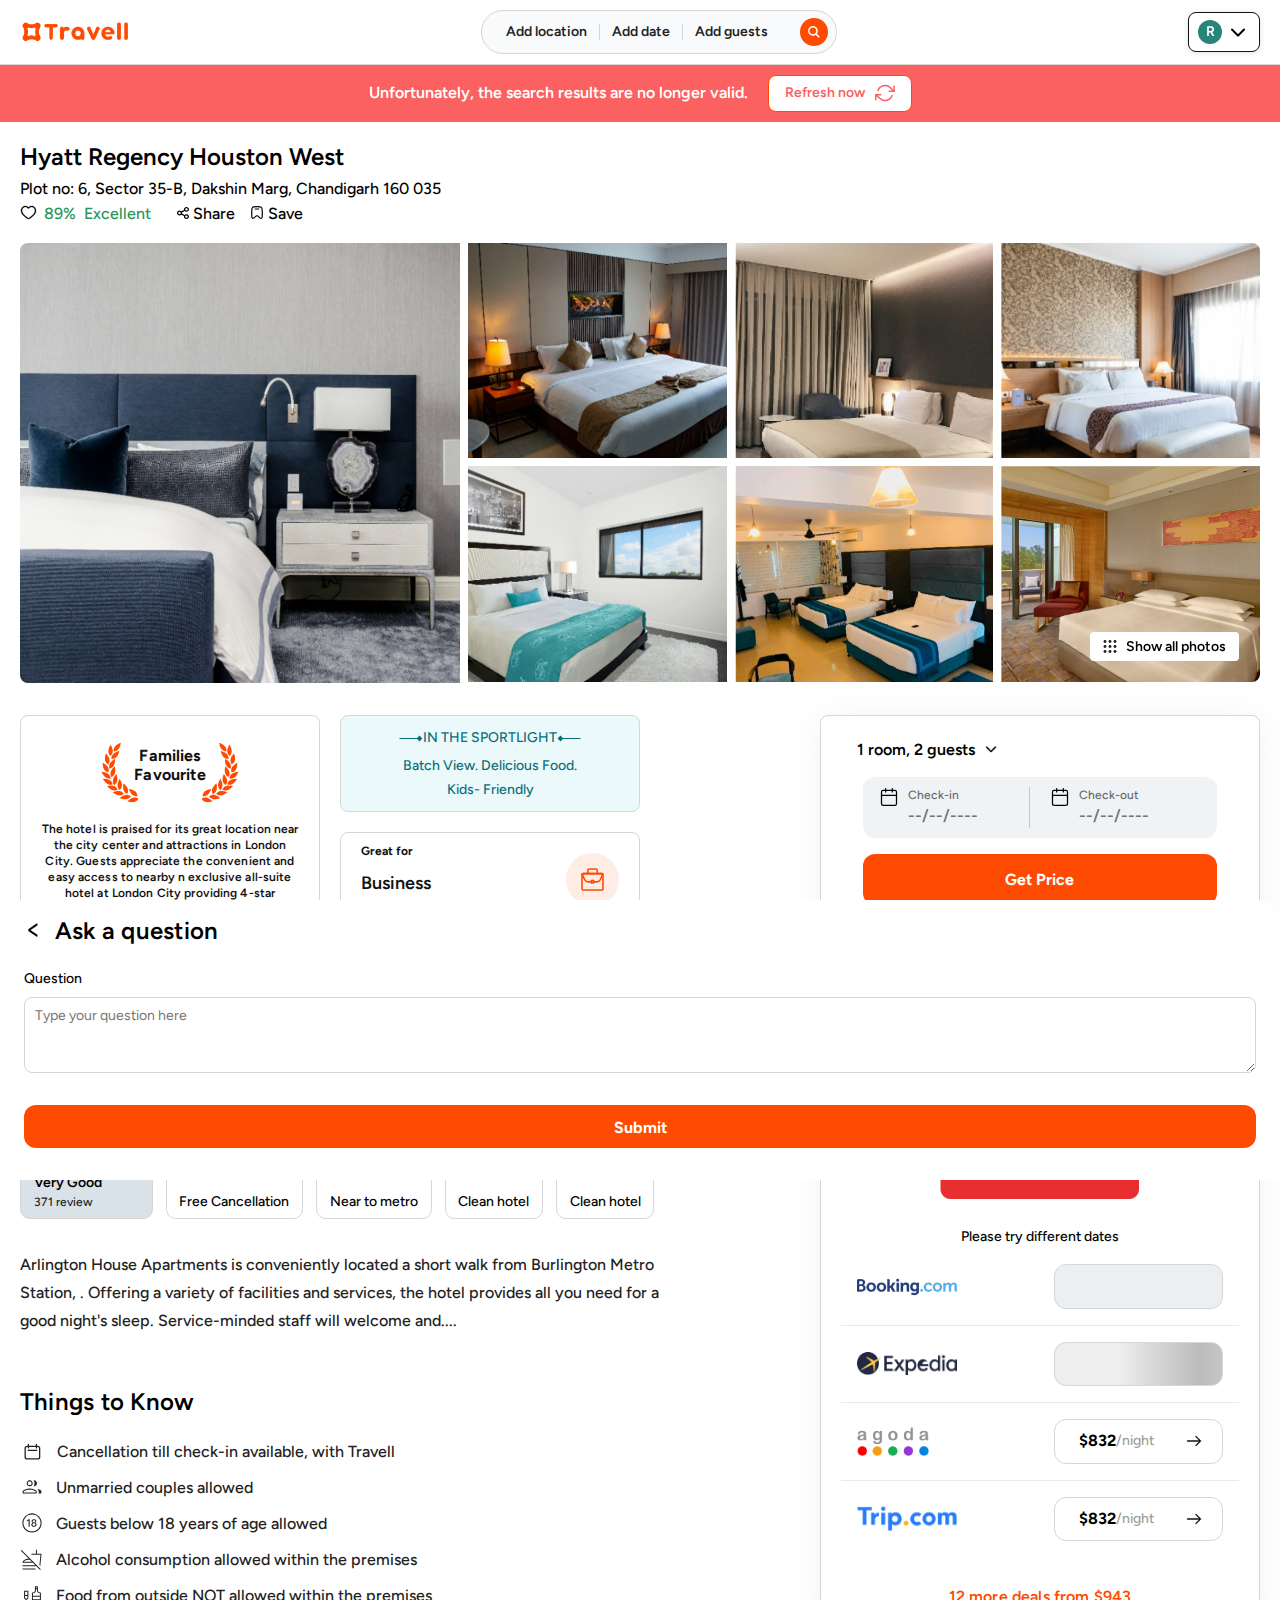
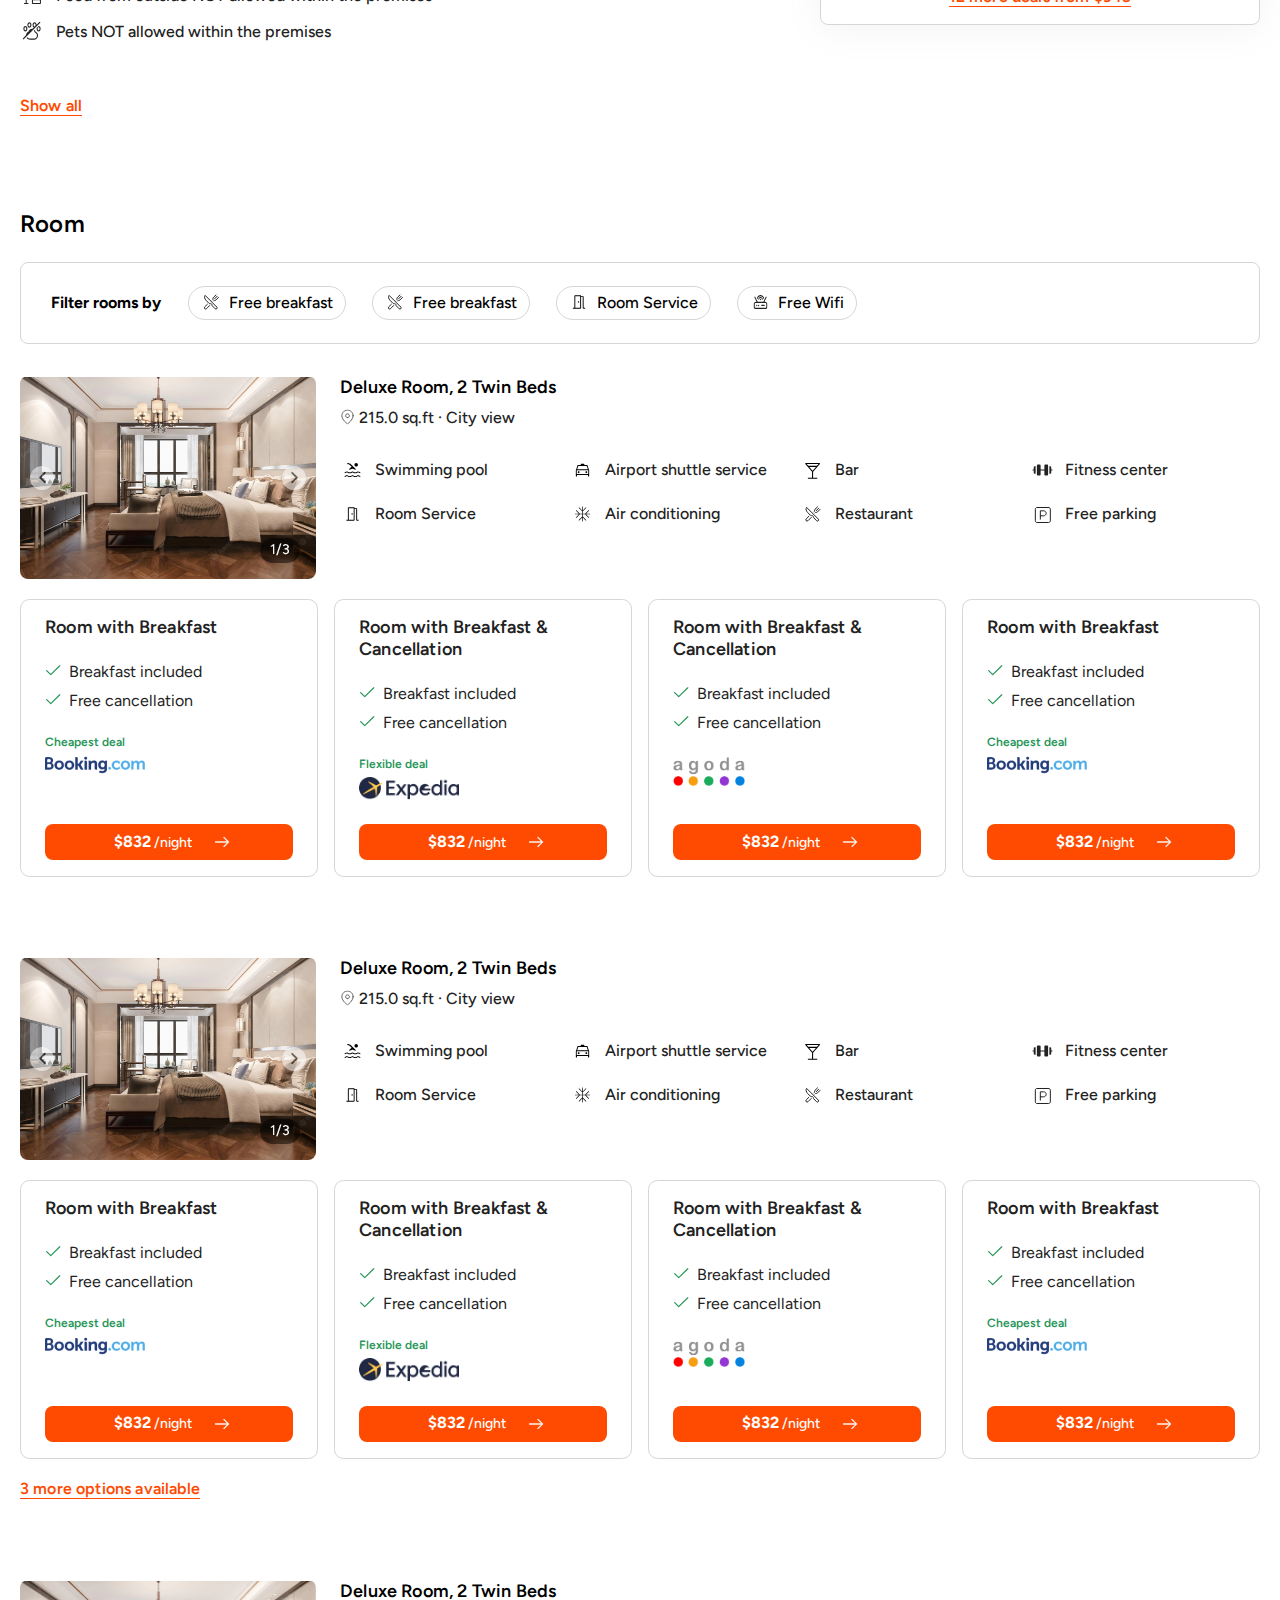
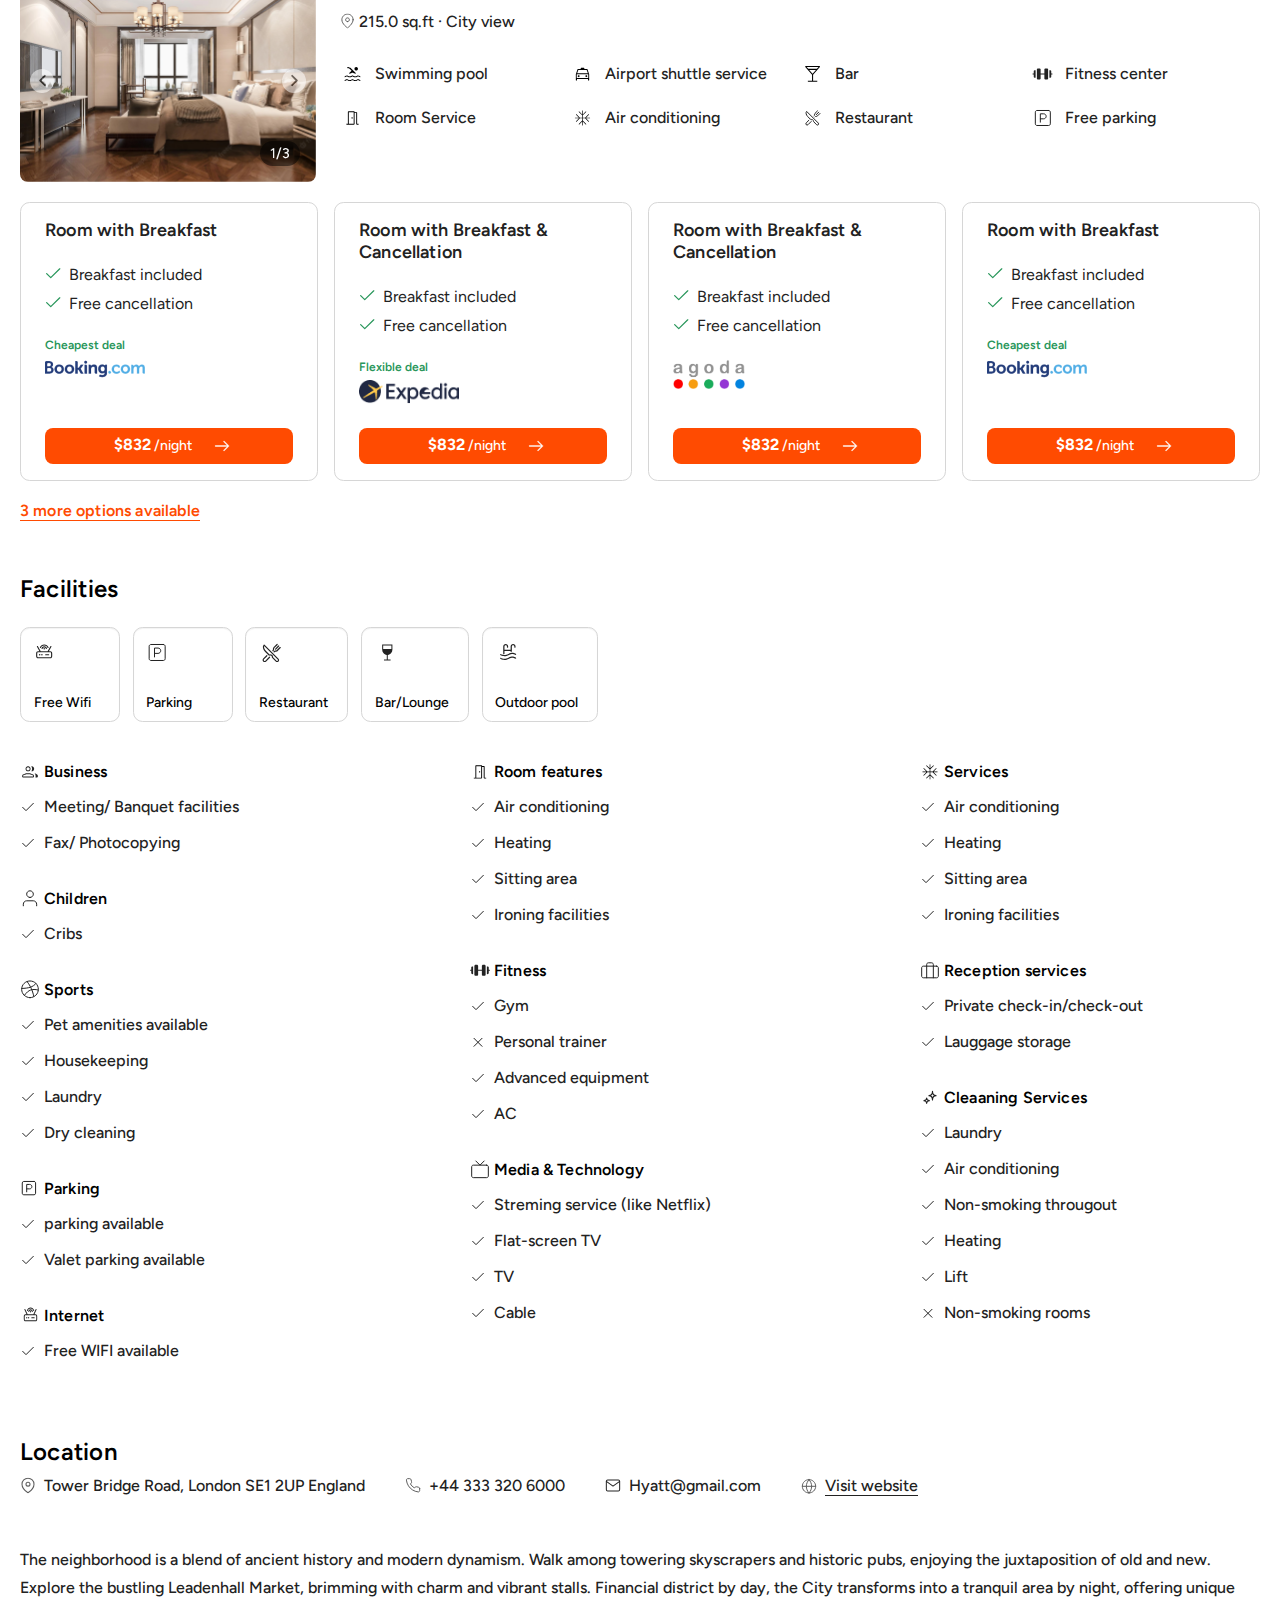
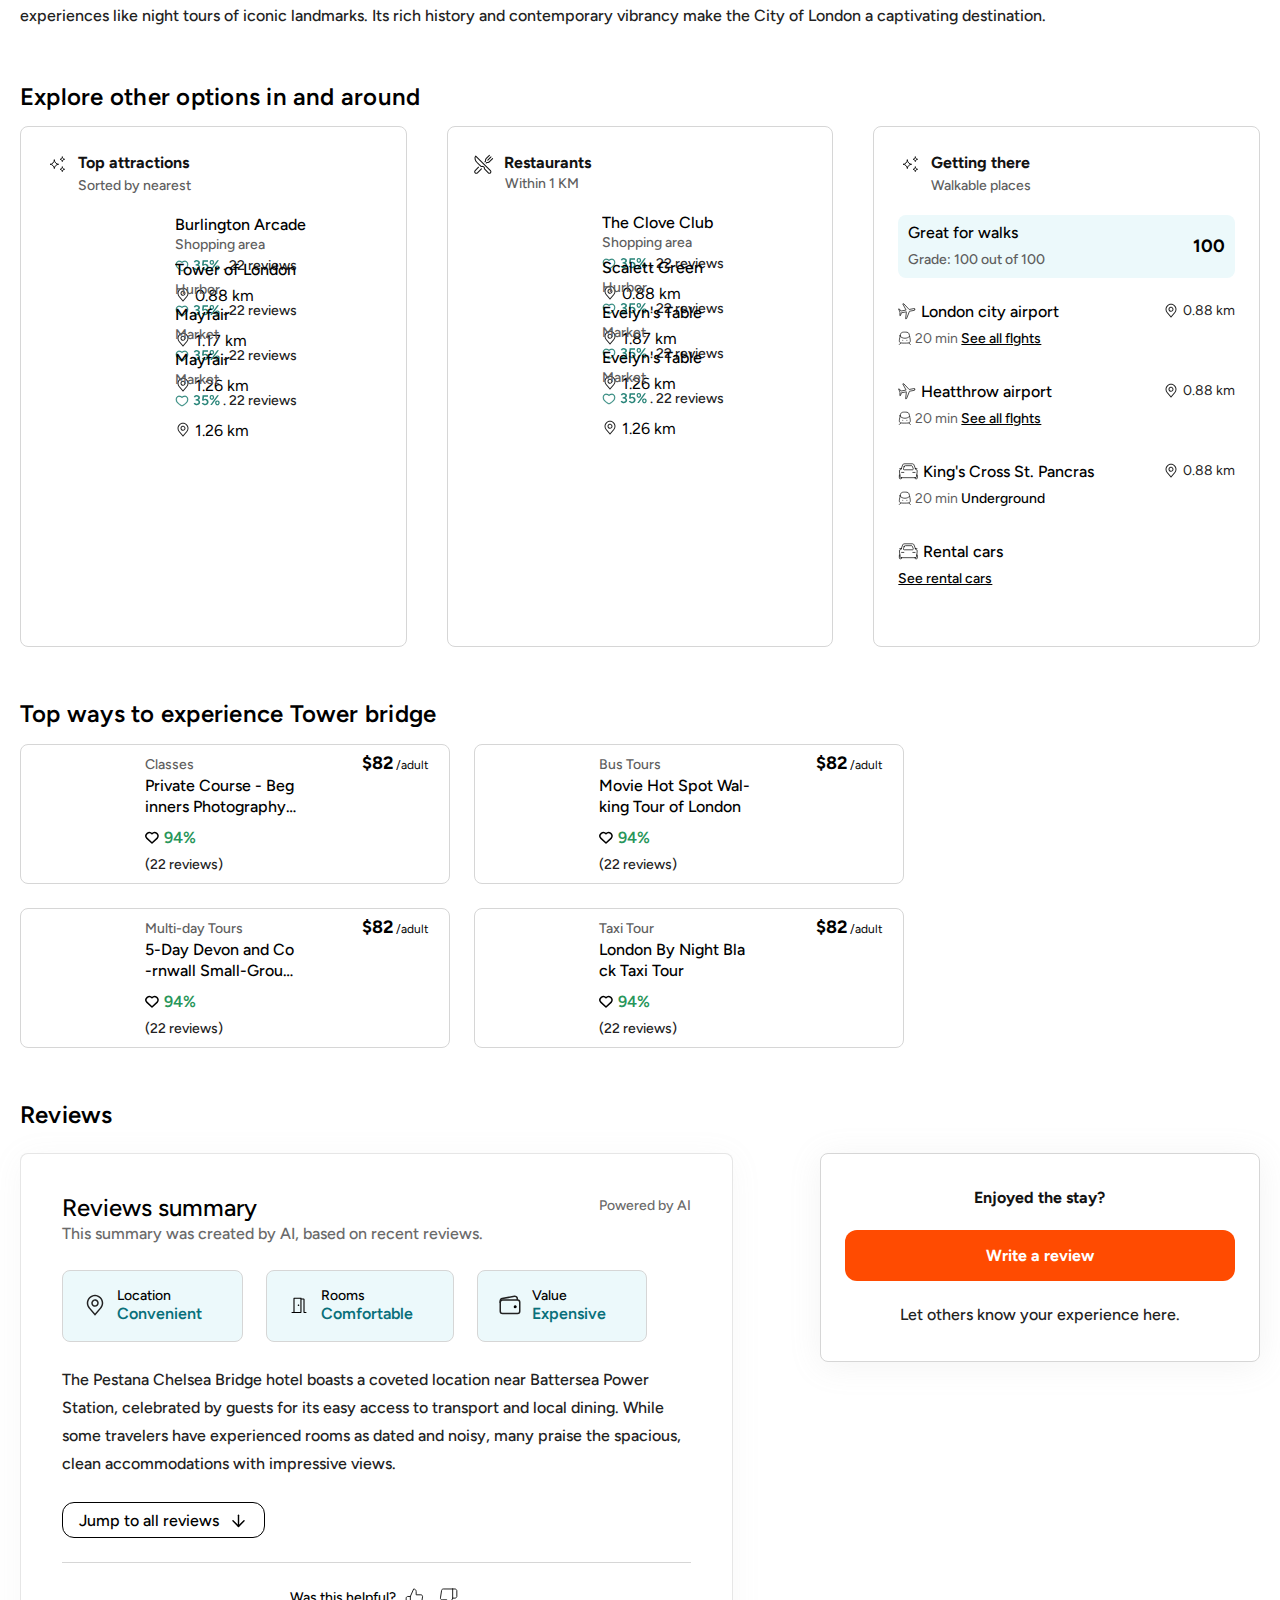
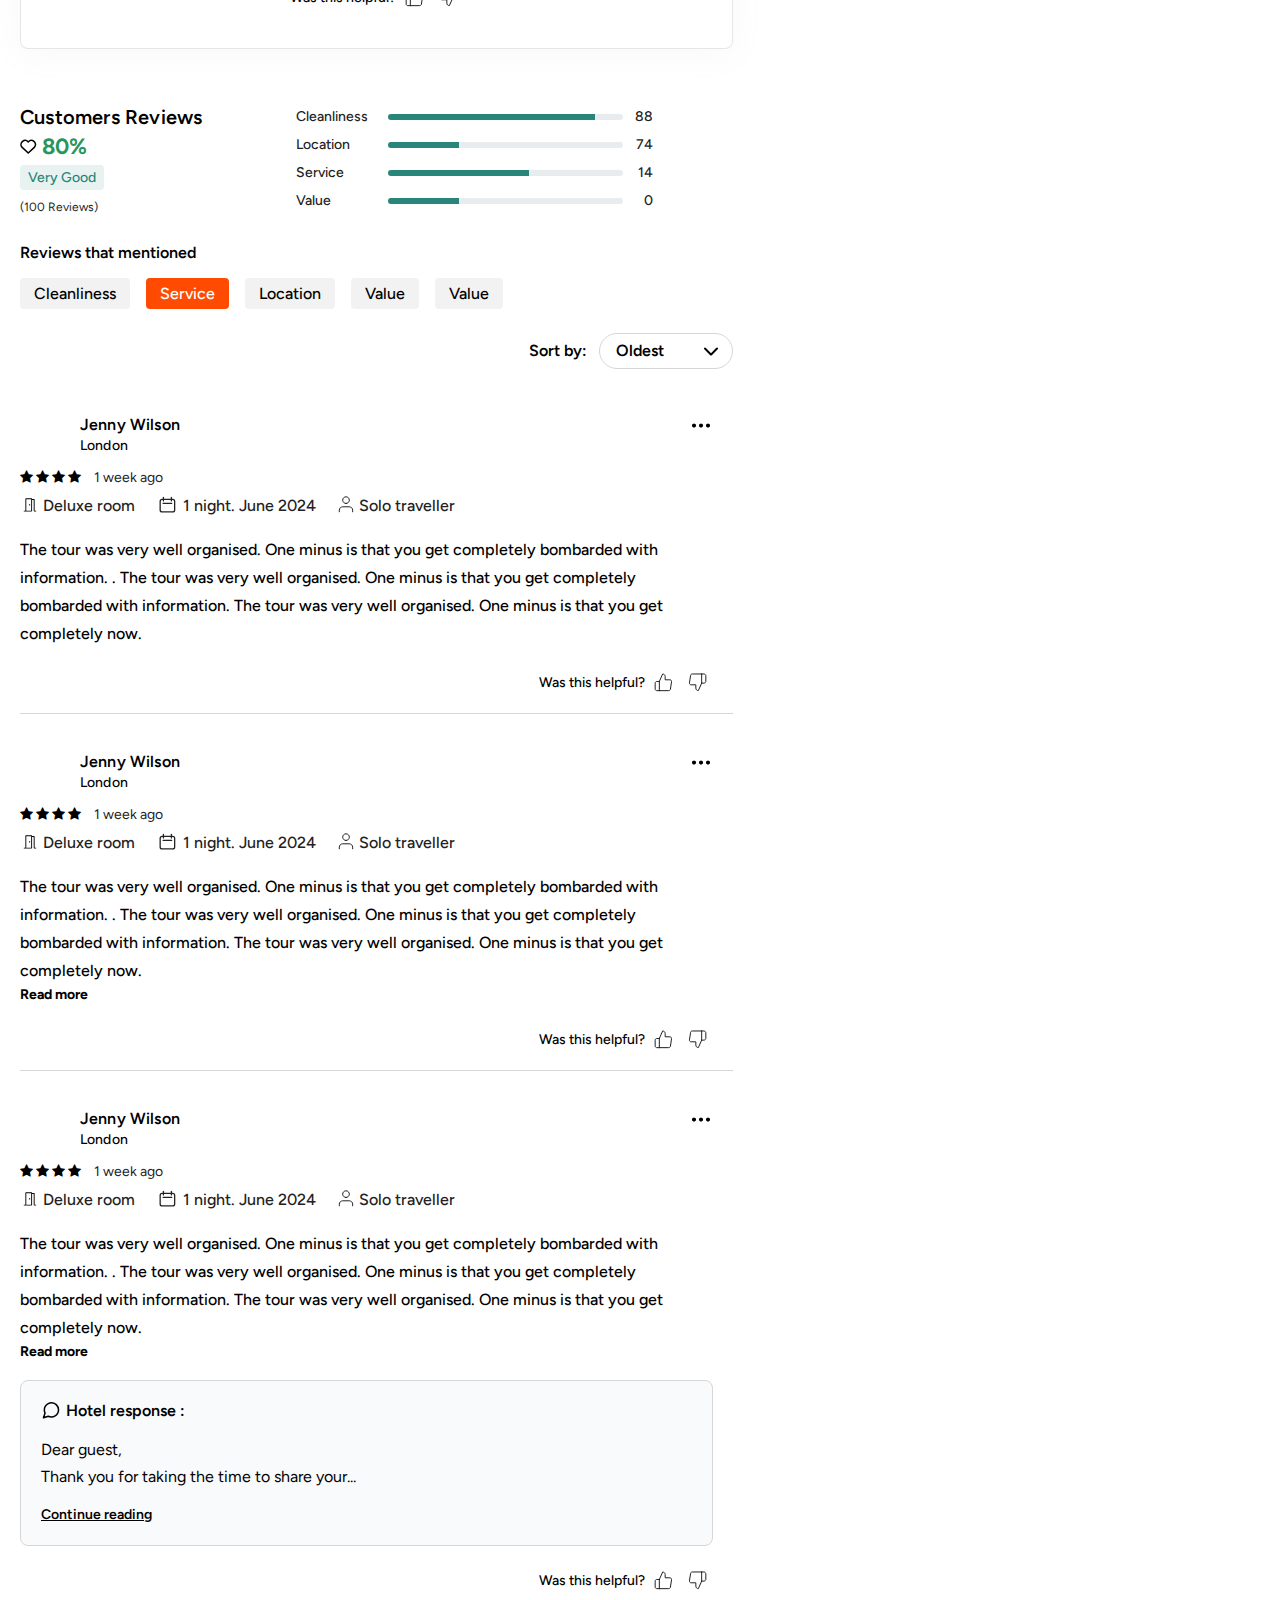
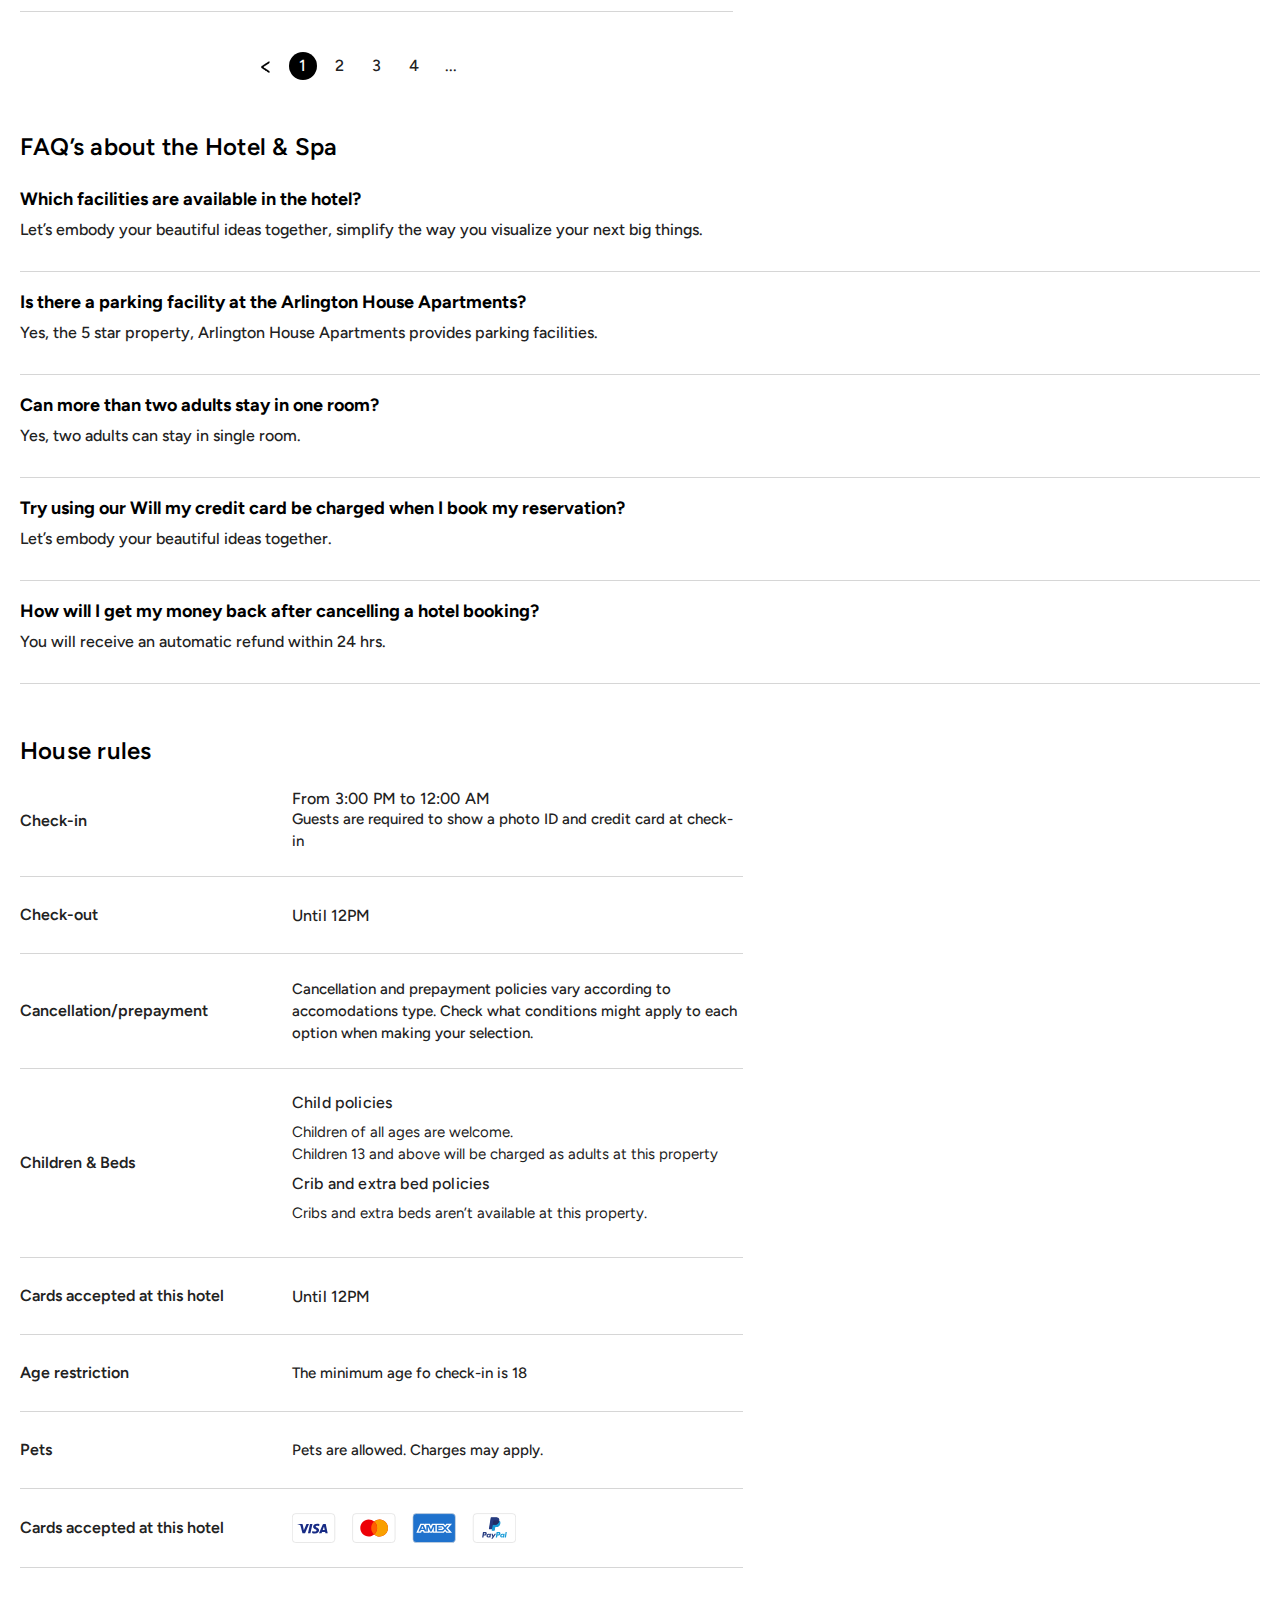
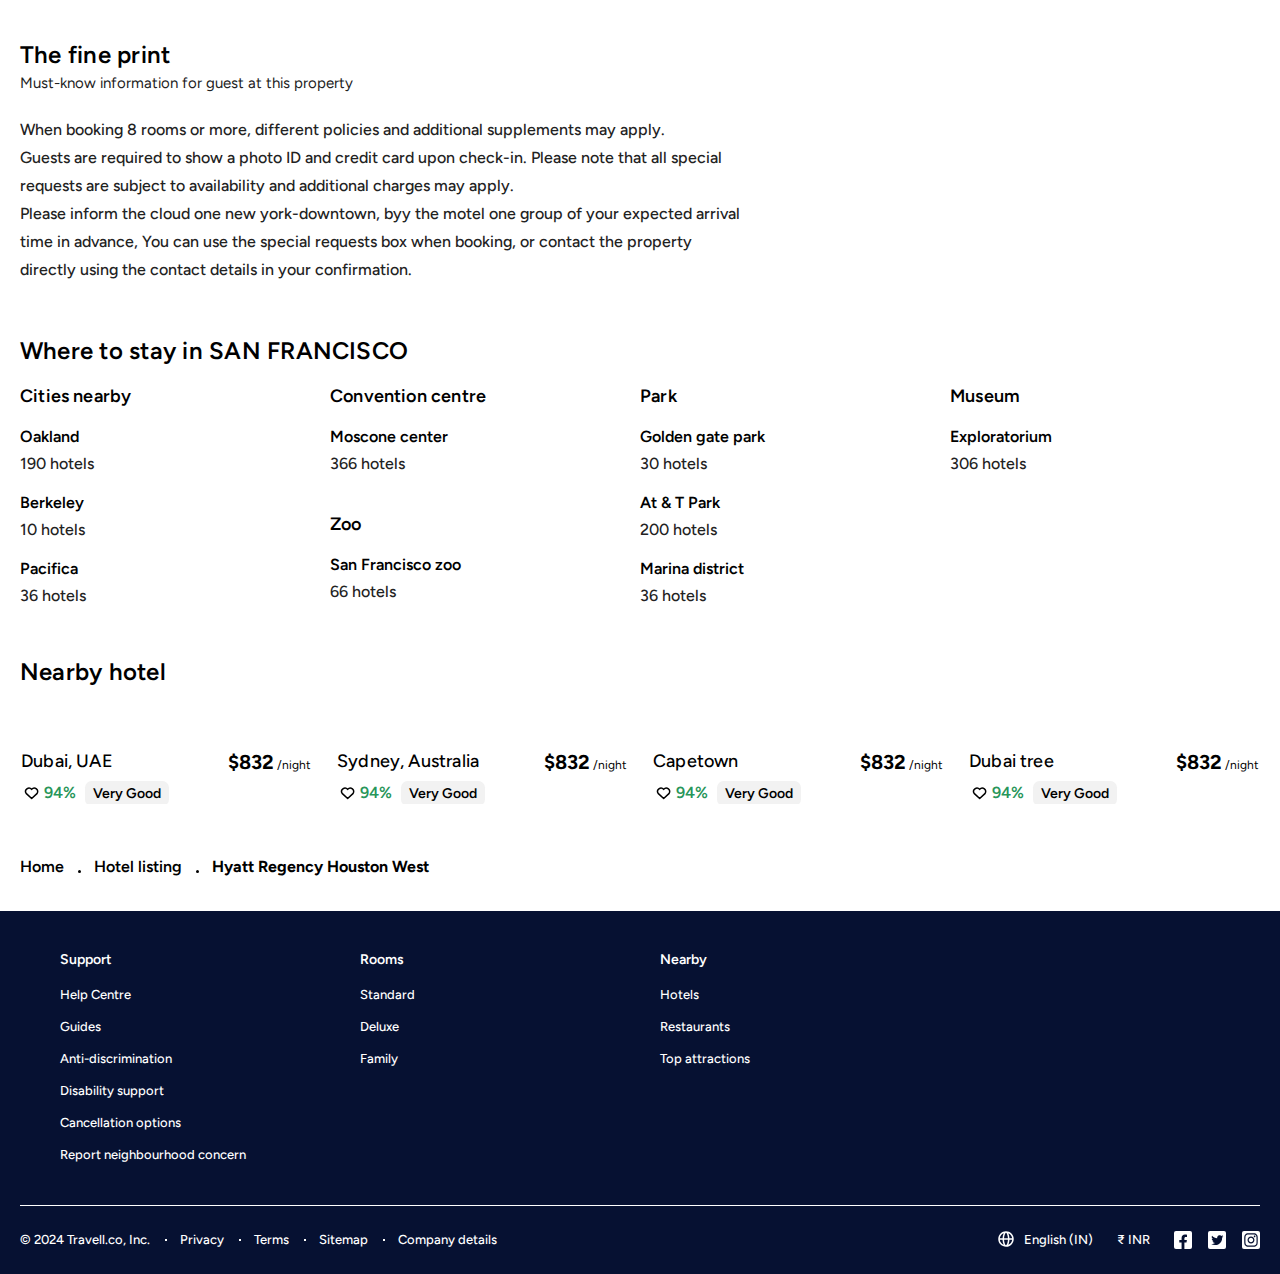
==== index.html @ 2714639f "Added Detail page" ====
<!DOCTYPE html>
<html lang="en">
  <head>
    <title>Travell</title>
    <meta charset="utf-8">
    <meta name="viewport" content="width=device-width, initial-scale=1">

    <link rel="preconnect" href="https://fonts.googleapis.com">
    <link rel="preconnect" href="https://fonts.gstatic.com" crossorigin>
    <link href="https://fonts.googleapis.com/css2?family=Figtree:ital,wght@0,300..900;1,300..900&display=swap" rel="stylesheet">
    <link rel="stylesheet" href="https://cdnjs.cloudflare.com/ajax/libs/font-awesome/4.7.0/css/font-awesome.min.css">
    
    <script type="text/javascript" src="js/jquery.min.js"></script>
    <script type="text/javascript" src="js/bootstrap.bundle.min.js"></script>
    <script type="text/javascript" src="js/jquery-ui-datepicker.min.js"></script>

    <link rel="stylesheet" href="css/bootstrap.min.css">
    <link rel="stylesheet" href="css/style.css">
    <link rel="stylesheet" href="css/calendar.css" media="screen">
    <link rel="stylesheet" href="css/responsive.css">
  </head>
  <body>
    <!--HEADER-->
    <header id="header">
      <div class="container">
        <div class="row">
          <div class="col-sm-12">
            <div class="tr-header">
              <div class="tr-hamburgers-logo">
                <div class="tr-hamburgers"></div>
                <div class="tr-logo">
                  <a href="/">
                    <img loading="lazy" src="images/travell-small-logo.png" alt="travell-logo">
                  </a>
                </div>
              </div>
              <div class="tr-logo tr-desktop">
                <a href="/">
                  <img loading="lazy" src="images/travell-logo.png" alt="travell-logo">
                </a>
              </div>
              <div class="tr-search-info-section" id="hotelSearchInfos">
                <div class="tr-utility-nav" >
                  <div class="nav-item tr-location">Add location</div>
                  <div class="nav-item tr-dates">Add date</div>
                  <div class="nav-item tr-guest">Add guests</div>
                  <div class="nav-item tr-search-btn-icon">
                    <button class="tr-btn tr-serach-modal"></button>
                  </div>
                  <button class="tr-edit-btn tr-mobile"></button>
                </div>
              </div>
              <div class="tr-nav-tabs">
                <div class="tr-explore-tab" data-tab="exploreForm"><span><img src="images/icons/compass-icon.svg" alt="Compass Icon">Explore</span></div>
                <div class="tr-hotel-tab active" data-tab="hotelForm"><span><img src="images/icons/clarity_building-line-black-icon.svg" alt="Clarity Building Line Icon"/>Hotel</span></div>
              </div>
              <div class="tr-login-section">
                <!--Below Button for signin - currently it hide-->
                <button class="tr-login" style="display: none;">Sign in</button>
                <button class="tr-logged"><div class="tr-username">R</div></button>
                <div class="tr-myaccount-modal">
                  <div class="tr-mz-myaccount-info">
                    <ul>
                      <li class="tr-my-profile-link"><a href="javascript:void(0);">My profile</a></li>
                      <li class="tr-my-trip-link"><a href="javascript:void(0);">My trips</a></li>
                    </ul>
                  </div>
                  <div class="tr-mz-myaccount-info">
                    <ul>
                      <li class="tr-my-settings-link"><a href="javascript:void(0);">Settings</a></li>
                      <li class="tr-logout-link"><a href="javascript:void(0);">Logout</a></li>
                    </ul>
                  </div>
                </div>
              </div>
            </div>
          </div>
        </div>
      </div>

      <div class="tr-find-hotels">
        <div class="tr-explore-and-hotel-form">
          <button type="button" class="btn-close" id="btnClose"></button>
          <div class="tr-nav-tabs tr-mobile">
            <div class="tr-explore-tab" data-tab="exploreForm"><span><img src="images/icons/compass-icon.svg" alt="Compass Icon">Explore</span></div>
            <div class="tr-hotel-tab active" data-tab="hotelForm"><span><img src="images/icons/clarity_building-line-black-icon.svg" alt="Clarity Building Line Icon"/>Hotel</span></div>
          </div>
          <form class="tr-explore-form" id="exploreForm">
            <div class="tr-form-section">
              <div class="tr-form-fields">
                <div class="col tr-mobile">
                  <div class="tr-mobile-where">
                    <label class="tr-lable">Where to?</label>
                    <div class="tr-location-label">Search location</div>
                  </div>
                </div>
                <div class="col tr-form-where">
                  <div class="tr-mobile tr-close-btn">Where are you going?</div>
                  <input type="text" class="form-control" id="searchLocation" placeholder="Search location" name="where" autocomplete="off">
                  <div class="tr-recent-searchs-modal" id="recentSearchLocation">
                    <div class="tr-enable-location">Around Current Location</div>
                    <h5>Recent searches</h5>
                    <ul>
                      <li>
                        <div class="tr-place-info">
                          <div class="tr-location-icon"></div>
                          <div class="tr-location-info">
                            <div class="tr-hotel-name">London Hotels</div>
                            <div class="tr-hotel-city">England, United Kingdom</div>
                          </div>
                        </div>
                      </li>
                      <li>
                        <div class="tr-place-info">
                          <div class="tr-location-icon"></div>
                          <div class="tr-location-info">
                            <div class="tr-hotel-name">Morocco</div>
                            <div class="tr-hotel-city">North Africa</div>
                          </div>
                        </div>
                      </li>
                    </ul>
                  </div>
                  <div class="col tr-form-btn">
                    <button type="button" class="tr-btn tr-mobile">Countinue</button>                        
                  </div>
                </div>
              </div>
              <div class="col tr-form-btn">
                <button type="submit" class="tr-btn tr-popup-btn" id="hotelSearchSubmit">Search</button>
              </div>
            </div>
          </form>
          <form class="tr-hotel-form open" id="hotelForm">
            <div class="tr-form-section">
              <div class="tr-form-fields">
                <div class="col tr-mobile">
                  <div class="tr-mobile-where">
                    <label class="tr-lable">Where to?</label>
                    <div class="tr-location-label">Search destinations</div>
                  </div>
                </div>
                <div class="col tr-mobile">
                  <div class="tr-mobile-when">
                    <label class="tr-lable">When</label>
                    <div class="tr-add-dates">Add dates</div>
                  </div>
                </div>
                <div class="col tr-form-where">
                  <div class="tr-mobile tr-close-btn">Where are you going?</div>
                  <label for="searchDestinations">Where</label>
                  <input type="text" class="form-control" id="searchDestinations" placeholder="Search destinations" name="" autocomplete="off">
                  <div class="tr-recent-searchs-modal" id="recentSearchsDestination">
                    <div class="tr-enable-location">Around Current Location</div>
                    <h5>Recent searches</h5>
                    <ul>
                      <li>
                        <div class="tr-place-info">
                          <div class="tr-location-icon"></div>
                          <div class="tr-location-info">
                            <div class="tr-hotel-name">London Hotels</div>
                            <div class="tr-hotel-city">England, United Kingdom</div>
                          </div>
                        </div>
                      </li>
                      <li>
                        <div class="tr-place-info">
                          <div class="tr-location-icon"></div>
                          <div class="tr-location-info">
                            <div class="tr-hotel-name">Morocco</div>
                            <div class="tr-hotel-city">North Africa</div>
                          </div>
                        </div>
                      </li>
                    </ul>
                  </div>
                  <div class="col tr-form-btn">
                    <button type="button" class="tr-btn tr-mobile">Countinue</button>                        
                  </div>
                </div>
                <div class="col tr-form-booking-date">
                  <div class="tr-form-checkin">
                    <label for="checkInInput1">Check in</label>
                    <input type="text" value="" class="form-control checkIn" id="checkInInput1" placeholder="Add dates" name="" autocomplete="off" readonly>
                  </div>
                  <div class="tr-form-checkout">
                    <label for="checkOutInput1">Check out</label>
                    <input type="text" value=""class="form-control checkOut" id="checkOutInput1" placeholder="Add dates" name="checkOut" autocomplete="off" readonly>
                  </div>
                  <div class="tr-calenders-modal" id="calendarsModal">
                    <div id="calendarPair1" class="calendarPair">
                      <div class="navigation">
                        <button type="button" class="prevMonth" id="prevMonth1">Previous</button>
                        <button type="button" class="nextMonth" id="nextMonth1">Next</button>
                      </div>
                      <div class="custom-calendar checkInCalendar" id="checkInCalendar1">
                        <div class="monthYear"></div>
                        <div class="calendarBody"></div>
                      </div>
                      <div class="custom-calendar checkOutCalendar" id="checkOutCalendar1">
                        <div class="monthYear"></div>
                        <div class="calendarBody"></div>
                      </div>
                      <button type="button" class="tr-clear-details" hidden id="reset1">Clear dates</button>
                    </div>
                  </div>
                  <div class="col tr-form-btn">
                    <button type="button" class="tr-btn tr-mobile">Next</button>                        
                  </div>
                </div>

                <div class="col tr-form-who">
                  <label for="totalRoomAndGuest">Who</label>
                  <input type="text" class="form-control" id="totalRoomAndGuest" placeholder="Add guests" name="" autocomplete="off" readonly>
                  <div class="tr-guests-modal" id="guestQtyModal">
                    <div class="tr-add-edit-guest tr-total-num-of-rooms">
                      <div class="tr-guest-type">
                        <label class="tr-guest">Room</label>
                      </div>
                      <div class="tr-qty-box">
                        <button class="minus disabled" value="minus">-</button>
                        <input type="text" id="totalRoom" value="0" id="" min="1" max="10" name="" readonly/>
                        <button class="plus" value="plus">+</button>
                      </div>
                    </div>
                    <div class="tr-add-edit-guest tr-total-guest">
                      <div class="tr-guest-type">
                        <label class="tr-guest">Adults</label>
                        <div class="tr-age">Ages 13 or above</div>
                      </div>
                      <div class="tr-qty-box">
                        <button class="minus disabled" value="minus">-</button>
                        <input type="text" id="totalAdultsGuest" value="0" id="" min="1" max="10" name="" readonly/>
                        <button class="plus" value="plus">+</button>
                      </div>
                    </div>
                    <div class="tr-add-edit-guest tr-total-children">
                      <div class="tr-guest-type">
                        <label class="tr-guest">Children</label>
                        <div class="tr-age">Ages 2 - 12</div>
                      </div>
                      <div class="tr-qty-box">
                        <button class="minus disabled" value="minus">-</button>
                        <input type="text" id="totalChildrenGuest" value="0" id="" min="1" max="10" name="" readonly/>
                        <button class="plus" value="plus">+</button>
                      </div>
                    </div>
                    <div class="tr-add-edit-guest tr-total-infants">
                      <div class="tr-guest-type">
                        <label class="tr-guest">Infants</label>
                        <div class="tr-age">Under 2</div>
                      </div>
                      <div class="tr-qty-box">
                        <button class="minus disabled" value="minus">-</button>
                        <input type="text" id="totalChildrenInfants" value="0" id="" min="1" max="10" name="" readonly/>
                        <button class="plus" value="plus">+</button>
                      </div>
                    </div>
                  </div>
                </div>
              </div>
              <div class="col tr-form-btn">
                <button type="submit" class="tr-btn tr-popup-btn" id="hotelSearchSubmit">Search</button>
              </div>
            </div>
          </form>
        </div>
      </div>
    </header>

    <!--TAB1 - HOTEL DETAILS - START-->
    <div class="tr-hotel-info-tabs" id="hotelInfoTabs1">
      <div class="container">
        <div class="row">
          <div class="col-sm-12">
            <ul>
              <li><a href="#overviewTab" class="active">Overview</a></li>
              <li><a href="#roomTab">Room</a></li>
              <li><a href="#amenitiesTab">Amenities</a></li>
              <li><a href="#reviewTab">Review</a></li>
              <li><a href="#locationTab">Location</a></li>
            </ul>
          </div>
        </div>
      </div>
    </div>
    <!--TAB1 - HOTEL DETAILS - END-->

    <!-- Refresh Banner -->
    <div class="tr-refresh-banner">
      <p>Unfortunately, the search results are no longer valid.</p>
      <button class="tr-refresh-btn">Refresh now</button>
    </div>

    <!-- Mobile Navigation-->
    <div class="tr-mobile-nav-section">
      <div class="tr-mobile-nav-content">
        <button type="button" class="btn-nav-close" id=""></button>
        <div class="tr-nav-header">
          <div class="tr-logo">
            <img src="images/travell-small-logo.png" alt="travell small logo">
          </div>
          <div class="tr-location">London</div>
        </div>
        <div class="tr-mobile-nav-lists">
          <ul>
            <li><svg width="20" height="20" viewBox="0 0 20 20" fill="none" xmlns="http://www.w3.org/2000/svg"><path d="M2.5 7.49984L10 1.6665L17.5 7.49984V16.6665C17.5 17.1085 17.3244 17.5325 17.0118 17.845C16.6993 18.1576 16.2754 18.3332 15.8333 18.3332H4.16667C3.72464 18.3332 3.30072 18.1576 2.98816 17.845C2.67559 17.5325 2.5 17.1085 2.5 16.6665V7.49984Z" stroke="#222222" stroke-linecap="round" stroke-linejoin="round"/><path d="M7.5 18.3333V10H12.5V18.3333" stroke="#222222" stroke-linecap="round" stroke-linejoin="round"/></svg>Explore</li>
            <li><svg width="20" height="20" viewBox="0 0 20 20" fill="none" xmlns="http://www.w3.org/2000/svg"><path d="M2.5 7.49984L10 1.6665L17.5 7.49984V16.6665C17.5 17.1085 17.3244 17.5325 17.0118 17.845C16.6993 18.1576 16.2754 18.3332 15.8333 18.3332H4.16667C3.72464 18.3332 3.30072 18.1576 2.98816 17.845C2.67559 17.5325 2.5 17.1085 2.5 16.6665V7.49984Z" stroke="#222222" stroke-linecap="round" stroke-linejoin="round"/><path d="M7.5 18.3333V10H12.5V18.3333" stroke="#222222" stroke-linecap="round" stroke-linejoin="round"/></svg>Hotels</li>
            <li><svg width="18" height="17" viewBox="0 0 18 17" fill="none" xmlns="http://www.w3.org/2000/svg"><path d="M11.6677 8.21686L11.4782 8.25293L11.4075 8.43241L8.58835 15.5894L7.6097 15.7757L8.3748 9.30726L8.4309 8.83302L7.96178 8.92232L3.5739 9.75759L3.37156 9.79611L3.30699 9.99171L2.47522 12.5116L1.87823 12.6253L1.98228 9.2217L1.98466 9.14395L1.95388 9.07252L0.606627 5.94522L1.20367 5.83157L2.90392 7.86957L3.03583 8.02769L3.23812 7.98919L7.626 7.15392L8.09517 7.0646L7.86869 6.64412L4.77982 0.909331L5.75841 0.723048L11.0099 6.34373L11.1416 6.48469L11.3311 6.44861L15.7902 5.59979C16.0247 5.55515 16.2673 5.60549 16.4647 5.73973L16.6615 5.45033L16.4647 5.73973C16.6621 5.87398 16.798 6.08113 16.8426 6.31561C16.8873 6.55009 16.8369 6.79271 16.7027 6.99007L16.9921 7.18692L16.7027 6.99007C16.5685 7.18744 16.3613 7.3234 16.1268 7.36803L11.6677 8.21686Z" stroke="black" stroke-width="0.7"></path></svg>Flights</li>
            <li><svg width="20" height="17" viewBox="0 0 20 17" fill="none" xmlns="http://www.w3.org/2000/svg"><path d="M17.0835 9.43359H14.8335M3.58349 9.43359H5.83349M17.4116 5.68359L15.9485 1.78191C15.7289 1.19645 15.1693 0.808594 14.544 0.808594H6.12299C5.49773 0.808594 4.93804 1.19645 4.7185 1.78191L3.25537 5.68359M17.4116 5.68359L17.6299 6.26568C17.7524 6.59225 18.0646 6.80859 18.4133 6.80859C18.9068 6.80859 19.293 7.23341 19.2463 7.72462L18.8335 12.0586M17.4116 5.68359H18.9585M3.25537 5.68359L3.03708 6.26568C2.91462 6.59225 2.60243 6.80859 2.25366 6.80859C1.76023 6.80859 1.37395 7.23341 1.42073 7.72462L1.83349 12.0586M3.25537 5.68359H1.70849M1.83349 12.0586L1.95418 13.3258C2.0275 14.0957 2.67408 14.6836 3.44742 14.6836H3.5835M1.83349 12.0586V12.0586C1.55735 12.0586 1.3335 12.2824 1.3335 12.5586V15.0586C1.3335 15.4728 1.66928 15.8086 2.0835 15.8086H2.8335C3.24771 15.8086 3.5835 15.4728 3.5835 15.0586V14.6836M3.5835 14.6836H17.0835M17.0835 14.6836H17.2196C17.9929 14.6836 18.6395 14.0957 18.7128 13.3258L18.8335 12.0586M17.0835 14.6836V15.0586C17.0835 15.4728 17.4193 15.8086 17.8335 15.8086H18.5835C18.9977 15.8086 19.3335 15.4728 19.3335 15.0586V12.5586C19.3335 12.2825 19.1096 12.0586 18.8335 12.0586V12.0586M6.24161 3.33425L5.41255 5.82142C5.25067 6.30707 5.61214 6.80859 6.12406 6.80859H14.5429C15.0548 6.80859 15.4163 6.30707 15.2544 5.82142L14.4254 3.33425C14.2212 2.72174 13.648 2.68359 13.0024 2.68359H7.66463C7.01899 2.68359 6.44578 2.72174 6.24161 3.33425Z" stroke="black" stroke-width="0.7" stroke-linecap="round" stroke-linejoin="round"></path></svg>Cars</li>
          </ul>
        </div>
        <div class="tr-mobile-nav-lists">
          <ul>
            <li><svg width="20" height="21" viewBox="0 0 20 21" fill="none" xmlns="http://www.w3.org/2000/svg"><path d="M16.6719 6.14307H3.33854C2.41807 6.14307 1.67188 6.88926 1.67188 7.80973V16.1431C1.67188 17.0635 2.41807 17.8097 3.33854 17.8097H16.6719C17.5923 17.8097 18.3385 17.0635 18.3385 16.1431V7.80973C18.3385 6.88926 17.5923 6.14307 16.6719 6.14307Z" stroke="#222222" stroke-linecap="round" stroke-linejoin="round"></path><path d="M13.3385 17.8091V4.47575C13.3385 4.03372 13.1629 3.6098 12.8504 3.29724C12.5378 2.98468 12.1139 2.80908 11.6719 2.80908H8.33854C7.89651 2.80908 7.47259 2.98468 7.16003 3.29724C6.84747 3.6098 6.67188 4.03372 6.67188 4.47575V17.8091" stroke="#222222" stroke-linecap="round" stroke-linejoin="round"></path></svg>Write a review</li>
            <li><svg width="20" height="21" viewBox="0 0 20 21" fill="none" xmlns="http://www.w3.org/2000/svg"><path d="M16.6719 6.14307H3.33854C2.41807 6.14307 1.67188 6.88926 1.67188 7.80973V16.1431C1.67188 17.0635 2.41807 17.8097 3.33854 17.8097H16.6719C17.5923 17.8097 18.3385 17.0635 18.3385 16.1431V7.80973C18.3385 6.88926 17.5923 6.14307 16.6719 6.14307Z" stroke="#222222" stroke-linecap="round" stroke-linejoin="round"></path><path d="M13.3385 17.8091V4.47575C13.3385 4.03372 13.1629 3.6098 12.8504 3.29724C12.5378 2.98468 12.1139 2.80908 11.6719 2.80908H8.33854C7.89651 2.80908 7.47259 2.98468 7.16003 3.29724C6.84747 3.6098 6.67188 4.03372 6.67188 4.47575V17.8091" stroke="#222222" stroke-linecap="round" stroke-linejoin="round"></path></svg>Trips</li>
          </ul>
        </div>
        <div class="tr-mobile-nav-lists">
          <h4>Company</h4>
          <ul>
            <li><a href="javascript:void(0);">About us</a></li>
            <li><a href="javascript:void(0);">Contact us</a></li>
            <li><a href="javascript:void(0);">Traveller’s Choice</a></li>
            <li><a href="javascript:void(0);">Travel stories</a></li>
            <li><a href="javascript:void(0);">Help</a></li>
          </ul>
        </div>
        <div class="tr-actions">
          <button class="tr-btn tr-write-review">Sign up / Log in</button>
        </div>
      </div>
    </div>

    <!--Hotel Destails - Like Name, rating, address, gallries and etc...-->
    <div class="container">
      <div class="row">
        <div class="col-sm-12">
          <div class="tr-hotel-informations">
            <div class="tr-hotel-info">
              <h1 class="tr-hotel-name">Hyatt Regency Houston West</h1>
              <div class="tr-hotel-address">Plot no: 6, Sector 35-B, Dakshin Marg, Chandigarh 160 035</div>
              <div class="tr-raiting">
                <a href="javascript:void(0);" class="tr-excellent">89% &nbsp;Excellent</a>
                <a href="javascript:void(0);" class="tr-share" data-bs-toggle="modal" data-bs-target="#shareModal">Share</a>
                <a href="javascript:void(0);" class="tr-save">Save</a>
              </div>
            </div>
            <!--Gallery-->
            <div class="tr-hotel-galleries">
              <div class="tr-desktop d-none d-sm-block d-md-block">
                <div class="tr-main-image">
                  <img loading="lazy" src="images/room-image-1.png" alt="Room Image">
                </div>
                <div class="tr-thumb-images">
                  <ul>
                    <li>
                      <img loading="lazy" src="images/room-image-2.png" alt="Room Image">
                    </li>
                    <li>
                      <img loading="lazy" src="images/room-image-3.png" alt="Room Image">
                    </li>
                    <li>
                      <img loading="lazy" src="images/room-image-4.png" alt="Room Image">
                    </li>
                    <li>
                      <img loading="lazy" src="images/room-image-5.png" alt="Room Image">
                    </li>
                    <li>
                      <img loading="lazy" src="images/room-image-6.png" alt="Room Image">
                    </li>
                    <li>
                      <img loading="lazy" src="images/room-image-7.png" alt="Room Image">
                    </li>
                  </ul>
                  <a href="javascript:void(0);" class="tr-show-all-photos">Show all photos</a>
                </div>
              </div>
              <div class="tr-mobile-galleries d-block d-sm-none d-md-none">
                <div id="demo" class="carousel slide" data-bs-ride="carousel" data-interval="false">
                  <!-- Indicators/dots -->
                  <div class="carousel-indicators">
                    <button type="button" data-bs-target="#demo" data-bs-slide-to="0" class="active"></button>
                    <button type="button" data-bs-target="#demo" data-bs-slide-to="1"></button>
                    <button type="button" data-bs-target="#demo" data-bs-slide-to="2"></button>
                    <button type="button" data-bs-target="#demo" data-bs-slide-to="3"></button>
                    <button type="button" data-bs-target="#demo" data-bs-slide-to="4"></button>
                    <button type="button" data-bs-target="#demo" data-bs-slide-to="5"></button>
                    <button type="button" data-bs-target="#demo" data-bs-slide-to="6"></button>
                  </div>
                  <!-- The slideshow/carousel -->
                  <div class="carousel-inner">
                    <div class="carousel-item active">
                      <img loading="lazy" src="images/room-image-2.png" alt="" class="d-block w-100">
                    </div>
                    <div class="carousel-item">
                      <img loading="lazy" src="images/room-image-3.png" alt="" class="d-block w-100">
                    </div>
                    <div class="carousel-item">
                      <img loading="lazy" src="images/room-image-4.png" alt="" class="d-block w-100">
                    </div>
                    <div class="carousel-item">
                      <img loading="lazy" src="images/room-image-5.png" alt="" class="d-block w-100">
                    </div>
                    <div class="carousel-item">
                      <img loading="lazy" src="images/room-image-6.png" alt="" class="d-block w-100">
                    </div>
                    <div class="carousel-item">
                      <img loading="lazy" src="images/room-image-7.png" alt="" class="d-block w-100">
                    </div>
                  </div>
                  <!-- The thumbs/carousel -->
                  <div class="carousel-thumbs">
                    <div class="carousel-thumb">
                      <img loading="lazy" src="images/room-image-2.png" alt="">
                    </div>
                    <div class="carousel-thumb">
                      <img loading="lazy" src="images/room-image-3.png" alt="">
                    </div>
                    <div class="carousel-thumb">
                      <img loading="lazy" src="images/room-image-4.png" alt="">
                    </div>
                    <div class="tr-thumbs-count tr-show-all-photos">Show all 12+</div>
                  </div>
                </div>
              </div>
            </div>
          </div>
        </div>
      </div>
    </div>

    <div class="container">
      <div class="row">
        <div class="col-lg-7 col-md-12 tr-left-col">
          <div class="tr-content-section">
            <div class="tr-hotel-deatils">
              <div class="tr-hotel-certificated">
                <div class="tr-families-favourite tr-f-left">
                  <img loading="lazy" src="images/leaf.png" alt="leaf">
                  <span>Families Favourite</span>
                  <p>The hotel is praised for its great location near the city center and attractions in London City. Guests appreciate the convenient and easy access to nearby n exclusive all-suite hotel at London City providing 4-star facilities...</p>
                </div>
                <div class="tr-f-right">
                  <div class="tr-spotlight">
                    <div class="tr-heading"><svg width="24" height="7" viewBox="0 0 24 7" fill="none" xmlns="http://www.w3.org/2000/svg"><path d="M23.3868 3.5L20.5 0.613249L17.6132 3.5L20.5 6.38675L23.3868 3.5ZM0.5 4H20.5V3H0.5V4Z" fill="#09707A"/></svg>IN THE SPORTLIGHT<svg width="24" height="7" viewBox="0 0 24 7" fill="none" xmlns="http://www.w3.org/2000/svg"><path d="M0.613249 3.5L3.5 0.613249L6.38675 3.5L3.5 6.38675L0.613249 3.5ZM23.5 4H3.5V3H23.5V4Z" fill="#09707A"/></svg></div>
                    <div>Batch View. Delicious Food.</div>
                    <div>Kids- Friendly</div>
                  </div>
                  <div class="tr-business-rated">
                    <div class="tr-title">Great for</div>
                    <div class="tr-business">Business</div>
                    <div class="tr-rated">Rated 4.0</div>
                    <img loading="lazy" src="images/icons/marketeq-icon.svg" alt="">
                  </div>
                </div>
              </div>
              <!--TAB2 - HOTEL DETAILS - START-->
              <div class="tr-hotel-info-tabs" id="hotelInfoTabs2">
                <ul>
                  <li><a href="#overviewTab" class="active">Overview</a></li>
                  <li><a href="#roomTab">Room</a></li>
                  <li><a href="#amenitiesTab">Amenities</a></li>
                  <li><a href="#reviewTab">Review</a></li>
                  <li><a href="#locationTab">Location</a></li>
                </ul>
              </div>
              <!--TAB2 - HOTEL DETAILS - END-->

              <!--OVERVIEW SECTION - START-->
              <div class="tr-overview-section tr-tab-section" id="overviewTab">
                <h3>Overview</h3>
                <div class="tr-overview-details">
                  <ul>
                    <li><div class="tr-rating">4.2</div><div class="tr-rating-type">Very Good</div><div class="tr-review">371 review</div></li>
                    <li><svg width="25" height="25" viewBox="0 0 25 25" fill="none" xmlns="http://www.w3.org/2000/svg"><path d="M5.16406 9.47949C5.16406 8.37492 6.05949 7.47949 7.16406 7.47949H17.6641C18.7686 7.47949 19.6641 8.37492 19.6641 9.47949V17.9795C19.6641 19.0841 18.7686 19.9795 17.6641 19.9795H7.16406C6.05949 19.9795 5.16406 19.0841 5.16406 17.9795V9.47949Z" stroke="#222222" stroke-width="1.28571" stroke-linecap="round" stroke-linejoin="round"/><path d="M8.41406 5.48145V8.98144" stroke="#222222" stroke-width="1.28571" stroke-linecap="round" stroke-linejoin="round"/><path d="M16.4141 5.48145V8.98144" stroke="#222222" stroke-width="1.28571" stroke-linecap="round" stroke-linejoin="round"/><path d="M8.16406 11.4814H16.6641" stroke="#222222" stroke-width="1.28571" stroke-linecap="round" stroke-linejoin="round"/></svg><div class="tr-sub-title">Free Cancellation</div></li>
                    <li><svg width="25" height="25" viewBox="0 0 25 25" fill="none" xmlns="http://www.w3.org/2000/svg"><path d="M6.96777 19.7314L4.96777 21.7314M18.9678 19.7314L20.9678 21.7314M9.96777 15.7314H9.97677M15.9588 15.7314H15.9678M5.96777 9.73145C9.96777 13.7314 16.4678 13.7314 19.9678 9.73145" stroke="#222222" stroke-width="1.44" stroke-linecap="round" stroke-linejoin="round"/><path d="M6.24068 8.62544C7.06168 4.44745 8.19768 3.73145 12.4227 3.73145H13.5127C17.7377 3.73145 18.8727 4.44745 19.6947 8.62544L20.2477 11.4414C21.0027 15.2814 21.3797 17.2014 20.2797 18.4664C19.1797 19.7314 17.1097 19.7314 12.9677 19.7314C8.82668 19.7314 6.75568 19.7314 5.65568 18.4664C4.55568 17.2014 4.93268 15.2814 5.68768 11.4414L6.24068 8.62544Z" stroke="#222222" stroke-width="1.44" stroke-linecap="round" stroke-linejoin="round"/></svg><div class="tr-sub-title">Near to metro</div></li>
                    <li><svg width="25" height="25" viewBox="0 0 25 25" fill="none" xmlns="http://www.w3.org/2000/svg"><path d="M15.5283 5.48242C15.5283 8.24385 14.0397 10.7324 11.2783 10.7324C14.0397 10.7324 15.5283 13.221 15.5283 15.9824C15.5283 13.221 17.0169 10.7324 19.7783 10.7324C17.0169 10.7324 15.5283 8.24385 15.5283 5.48242Z" stroke="#222222" stroke-width="1.10625" stroke-linecap="round" stroke-linejoin="round"/><path d="M8.52832 13.4824C8.52832 15.1393 6.93517 16.7324 5.27832 16.7324C6.93517 16.7324 8.52832 18.3256 8.52832 19.9824C8.52832 18.3256 10.1215 16.7324 11.7783 16.7324C10.1215 16.7324 8.52832 15.1393 8.52832 13.4824Z" stroke="#222222" stroke-width="1.10625" stroke-linecap="round" stroke-linejoin="round"/></svg><div class="tr-sub-title">Clean hotel</div></li>
                    <li><svg width="25" height="25" viewBox="0 0 25 25" fill="none" xmlns="http://www.w3.org/2000/svg"><path d="M15.5283 5.48242C15.5283 8.24385 14.0397 10.7324 11.2783 10.7324C14.0397 10.7324 15.5283 13.221 15.5283 15.9824C15.5283 13.221 17.0169 10.7324 19.7783 10.7324C17.0169 10.7324 15.5283 8.24385 15.5283 5.48242Z" stroke="#222222" stroke-width="1.10625" stroke-linecap="round" stroke-linejoin="round"/><path d="M8.52832 13.4824C8.52832 15.1393 6.93517 16.7324 5.27832 16.7324C6.93517 16.7324 8.52832 18.3256 8.52832 19.9824C8.52832 18.3256 10.1215 16.7324 11.7783 16.7324C10.1215 16.7324 8.52832 15.1393 8.52832 13.4824Z" stroke="#222222" stroke-width="1.10625" stroke-linecap="round" stroke-linejoin="round"/></svg><div class="tr-sub-title">Clean hotel</div></li>
                  </ul>
                </div>
                <p>Arlington House Apartments is conveniently located  a short walk from Burlington Metro Station, . Offering a variety of facilities and services, the hotel provides all you need for a good night's sleep. Service-minded staff will welcome and....</p>
                
                <div class="tr-things-know">
                  <h3>Things to Know</h3>
                  <ul>
                    <li><svg width="25" height="25" viewBox="0 0 25 25" fill="none" xmlns="http://www.w3.org/2000/svg"><path d="M5.16406 9.47949C5.16406 8.37492 6.05949 7.47949 7.16406 7.47949H17.6641C18.7686 7.47949 19.6641 8.37492 19.6641 9.47949V17.9795C19.6641 19.0841 18.7686 19.9795 17.6641 19.9795H7.16406C6.05949 19.9795 5.16406 19.0841 5.16406 17.9795V9.47949Z" stroke="#222222" stroke-width="1.28571" stroke-linecap="round" stroke-linejoin="round"/><path d="M8.41406 5.48145V8.98144" stroke="#222222" stroke-width="1.28571" stroke-linecap="round" stroke-linejoin="round"/><path d="M16.4141 5.48145V8.98144" stroke="#222222" stroke-width="1.28571" stroke-linecap="round" stroke-linejoin="round"/><path d="M8.16406 11.4814H16.6641" stroke="#222222" stroke-width="1.28571" stroke-linecap="round" stroke-linejoin="round"/></svg>Cancellation till check-in available, with Travell</li>
                    <li><svg width="24" height="26" viewBox="0 0 24 26" fill="none" xmlns="http://www.w3.org/2000/svg"><path d="M3.44531 19.6211C3.33594 19.6211 3.23047 19.5977 3.12891 19.5508C3.02734 19.5039 2.9375 19.4336 2.85938 19.3398C2.76562 19.2617 2.69922 19.1719 2.66016 19.0703C2.62109 18.9688 2.60156 18.8555 2.60156 18.7305V17.8633C2.60156 17.6289 2.63281 17.4141 2.69531 17.2188C2.75781 17.0234 2.85156 16.8398 2.97656 16.668C3.10156 16.5117 3.24609 16.3711 3.41016 16.2461C3.57422 16.1211 3.75781 16.0117 3.96094 15.918C4.36719 15.7148 4.78516 15.5352 5.21484 15.3789C5.64453 15.2227 6.08594 15.082 6.53906 14.957C6.99219 14.8477 7.47656 14.7617 7.99219 14.6992C8.50781 14.6367 9.07031 14.6055 9.67969 14.6055C10.2734 14.6055 10.832 14.6367 11.3555 14.6992C11.8789 14.7617 12.3672 14.8555 12.8203 14.9805C13.2578 15.1055 13.6914 15.2461 14.1211 15.4023C14.5508 15.5586 14.9766 15.7305 15.3984 15.918C15.6016 16.0117 15.7852 16.1211 15.9492 16.2461C16.1133 16.3711 16.2578 16.5117 16.3828 16.668C16.5078 16.8398 16.6016 17.0234 16.6641 17.2188C16.7266 17.4141 16.7578 17.6289 16.7578 17.8633V18.7305C16.7578 18.8555 16.7344 18.9688 16.6875 19.0703C16.6406 19.1719 16.5781 19.2617 16.5 19.3398C16.4062 19.4336 16.3086 19.5039 16.207 19.5508C16.1055 19.5977 15.9922 19.6211 15.8672 19.6211H3.44531ZM18.5156 19.6211C18.5625 19.5586 18.5977 19.4922 18.6211 19.4219C18.6445 19.3516 18.6562 19.2852 18.6562 19.2227C18.6719 19.1445 18.6836 19.0664 18.6914 18.9883C18.6992 18.9102 18.7031 18.832 18.7031 18.7539V17.8164C18.7031 17.5508 18.6758 17.2891 18.6211 17.0312C18.5664 16.7734 18.4922 16.5117 18.3984 16.2461C18.3047 15.9805 18.1758 15.7344 18.0117 15.5078C17.8477 15.2812 17.6641 15.0742 17.4609 14.8867C17.7109 14.9336 17.957 14.9922 18.1992 15.0625C18.4414 15.1328 18.6719 15.2148 18.8906 15.3086C19.1094 15.4023 19.332 15.5 19.5586 15.6016C19.7852 15.7031 20.0156 15.8086 20.25 15.918C20.4688 16.0273 20.6562 16.1523 20.8125 16.293C20.9688 16.4336 21.0859 16.5898 21.1641 16.7617C21.2422 16.9336 21.3008 17.125 21.3398 17.3359C21.3789 17.5469 21.3984 17.7773 21.3984 18.0273V18.7305C21.3984 18.8555 21.3789 18.9688 21.3398 19.0703C21.3008 19.1719 21.2344 19.2617 21.1406 19.3398C21.0625 19.4336 20.9727 19.5039 20.8711 19.5508C20.7695 19.5977 20.6641 19.6211 20.5547 19.6211H18.5156ZM9.67969 12.332C9.24219 12.332 8.84375 12.2617 8.48438 12.1211C8.125 11.9805 7.80469 11.7695 7.52344 11.4883C7.24219 11.207 7.03125 10.8867 6.89062 10.5273C6.75 10.168 6.67969 9.76953 6.67969 9.33203C6.67969 8.91016 6.75 8.51953 6.89062 8.16016C7.03125 7.80078 7.24219 7.48047 7.52344 7.19922C7.80469 6.91797 8.125 6.70312 8.48438 6.55469C8.84375 6.40625 9.24219 6.33203 9.67969 6.33203C10.1016 6.33203 10.4922 6.40625 10.8516 6.55469C11.2109 6.70312 11.5312 6.91797 11.8125 7.19922C12.0938 7.48047 12.3086 7.80078 12.457 8.16016C12.6055 8.51953 12.6797 8.91016 12.6797 9.33203C12.6797 9.76953 12.6055 10.168 12.457 10.5273C12.3086 10.8867 12.0938 11.207 11.8125 11.4883C11.5312 11.7695 11.2109 11.9805 10.8516 12.1211C10.4922 12.2617 10.1016 12.332 9.67969 12.332ZM16.9453 9.33203C16.9453 9.76953 16.875 10.168 16.7344 10.5273C16.5938 10.8867 16.375 11.207 16.0781 11.4883C15.7969 11.7695 15.4766 11.9805 15.1172 12.1211C14.7578 12.2617 14.3672 12.332 13.9453 12.332C13.9297 12.332 13.9023 12.332 13.8633 12.332C13.8242 12.332 13.7734 12.3242 13.7109 12.3086C13.6641 12.3086 13.6211 12.3047 13.582 12.2969C13.543 12.2891 13.5156 12.2852 13.5 12.2852C13.6562 12.082 13.7969 11.8633 13.9219 11.6289C14.0469 11.3945 14.1562 11.1523 14.25 10.9023C14.3438 10.6523 14.4141 10.3984 14.4609 10.1406C14.5078 9.88281 14.5312 9.62109 14.5312 9.35547C14.5312 9.08984 14.5078 8.82812 14.4609 8.57031C14.4141 8.3125 14.3438 8.05859 14.25 7.80859C14.1406 7.57422 14.0273 7.33984 13.9102 7.10547C13.793 6.87109 13.6562 6.65234 13.5 6.44922C13.5312 6.43359 13.5664 6.42188 13.6055 6.41406C13.6445 6.40625 13.6875 6.39453 13.7344 6.37891C13.7656 6.36328 13.8008 6.35156 13.8398 6.34375C13.8789 6.33594 13.9141 6.33203 13.9453 6.33203C14.3672 6.33203 14.7578 6.40625 15.1172 6.55469C15.4766 6.70312 15.7969 6.91797 16.0781 7.19922C16.375 7.48047 16.5938 7.80078 16.7344 8.16016C16.875 8.51953 16.9453 8.91016 16.9453 9.33203ZM3.70312 18.5195H15.6562V17.8867C15.6562 17.7773 15.6406 17.6719 15.6094 17.5703C15.5781 17.4688 15.5391 17.3867 15.4922 17.3242C15.4297 17.2461 15.3516 17.1719 15.2578 17.1016C15.1641 17.0312 15.0469 16.957 14.9062 16.8789C14.5469 16.707 14.168 16.5508 13.7695 16.4102C13.3711 16.2695 12.9531 16.1445 12.5156 16.0352C12.0938 15.9258 11.6445 15.8438 11.168 15.7891C10.6914 15.7344 10.1953 15.707 9.67969 15.707C9.16406 15.707 8.66797 15.7344 8.19141 15.7891C7.71484 15.8438 7.25781 15.9258 6.82031 16.0352C6.39844 16.1289 5.98828 16.25 5.58984 16.3984C5.19141 16.5469 4.8125 16.707 4.45312 16.8789C4.3125 16.957 4.19141 17.0312 4.08984 17.1016C3.98828 17.1719 3.91406 17.2461 3.86719 17.3242C3.80469 17.3867 3.76172 17.4688 3.73828 17.5703C3.71484 17.6719 3.70312 17.7773 3.70312 17.8867V18.5195ZM9.67969 11.2305C9.94531 11.2305 10.1953 11.1875 10.4297 11.1016C10.6641 11.0156 10.8672 10.8789 11.0391 10.6914C11.2109 10.5195 11.3438 10.3203 11.4375 10.0938C11.5312 9.86719 11.5781 9.61328 11.5781 9.33203C11.5781 9.06641 11.5312 8.82031 11.4375 8.59375C11.3438 8.36719 11.2109 8.16016 11.0391 7.97266C10.8672 7.80078 10.6641 7.66797 10.4297 7.57422C10.1953 7.48047 9.94531 7.43359 9.67969 7.43359C9.39844 7.43359 9.14453 7.48047 8.91797 7.57422C8.69141 7.66797 8.49219 7.80078 8.32031 7.97266C8.13281 8.16016 7.99609 8.36719 7.91016 8.59375C7.82422 8.82031 7.78125 9.06641 7.78125 9.33203C7.78125 9.61328 7.82422 9.86719 7.91016 10.0938C7.99609 10.3203 8.13281 10.5195 8.32031 10.6914C8.49219 10.8789 8.69141 11.0156 8.91797 11.1016C9.14453 11.1875 9.39844 11.2305 9.67969 11.2305Z" fill="#222222"/></svg>Unmarried couples allowed</li>
                    <li><svg width="24" height="26" viewBox="0 0 24 26" fill="none" xmlns="http://www.w3.org/2000/svg"><path d="M12 21.543C10.8125 21.543 9.70312 21.3164 8.67188 20.8633C7.64062 20.4102 6.73828 19.7969 5.96484 19.0234C5.19141 18.25 4.57812 17.3477 4.125 16.3164C3.67188 15.2852 3.44531 14.1758 3.44531 12.9883C3.44531 11.8008 3.67188 10.6914 4.125 9.66016C4.57812 8.62891 5.19141 7.72656 5.96484 6.95312C6.73828 6.17969 7.64062 5.56641 8.67188 5.11328C9.70312 4.66016 10.8125 4.43359 12 4.43359C13.1719 4.43359 14.2812 4.66016 15.3281 5.11328C16.3594 5.56641 17.2617 6.17969 18.0352 6.95312C18.8086 7.72656 19.4219 8.62891 19.875 9.66016C20.3281 10.6914 20.5547 11.8008 20.5547 12.9883C20.5547 14.1758 20.3281 15.2852 19.875 16.3164C19.4219 17.3477 18.8086 18.25 18.0352 19.0234C17.2617 19.7969 16.3594 20.4102 15.3281 20.8633C14.2812 21.3164 13.1719 21.543 12 21.543ZM12 22.6211C13.3281 22.6211 14.5781 22.3633 15.75 21.8477C16.9219 21.3477 17.9414 20.6641 18.8086 19.7969C19.6758 18.9297 20.3594 17.9102 20.8594 16.7383C21.375 15.5664 21.6328 14.3164 21.6328 12.9883C21.6328 11.6602 21.375 10.4102 20.8594 9.23828C20.3594 8.06641 19.6758 7.04688 18.8086 6.17969C17.9414 5.3125 16.9219 4.62891 15.75 4.12891C14.5781 3.61328 13.3281 3.35547 12 3.35547C10.6719 3.35547 9.42188 3.61328 8.25 4.12891C7.07812 4.62891 6.05859 5.3125 5.19141 6.17969C4.32422 7.04688 3.64062 8.06641 3.14062 9.23828C2.625 10.4102 2.36719 11.6602 2.36719 12.9883C2.36719 14.3164 2.625 15.5664 3.14062 16.7383C3.64062 17.9102 4.32422 18.9297 5.19141 19.7969C6.05859 20.6641 7.07812 21.3477 8.25 21.8477C9.42188 22.3633 10.6719 22.6211 12 22.6211ZM9.67969 9.30859V16.668H8.57812V10.4336H8.53125L6.77344 11.582V10.5039L8.60156 9.30859H9.67969ZM13.9688 16.7617C13.7188 16.7617 13.4805 16.7383 13.2539 16.6914C13.0273 16.6445 12.8125 16.582 12.6094 16.5039C12.4219 16.4102 12.25 16.3008 12.0938 16.1758C11.9375 16.0508 11.8047 15.9102 11.6953 15.7539C11.5859 15.5977 11.5039 15.4336 11.4492 15.2617C11.3945 15.0898 11.3672 14.9023 11.3672 14.6992C11.3672 14.543 11.3828 14.3945 11.4141 14.2539C11.4453 14.1133 11.4922 13.9805 11.5547 13.8555C11.6172 13.7148 11.6953 13.5898 11.7891 13.4805C11.8828 13.3711 11.9844 13.2773 12.0938 13.1992C12.2031 13.1055 12.3203 13.0312 12.4453 12.9766C12.5703 12.9219 12.7031 12.8789 12.8438 12.8477V12.8008C12.6562 12.7695 12.4883 12.7031 12.3398 12.6016C12.1914 12.5 12.0625 12.3711 11.9531 12.2148C11.8438 12.0742 11.7617 11.9141 11.707 11.7344C11.6523 11.5547 11.6328 11.3711 11.6484 11.1836C11.6328 10.9961 11.6523 10.8164 11.707 10.6445C11.7617 10.4727 11.8359 10.3164 11.9297 10.1758C12.0391 10.0195 12.1641 9.88281 12.3047 9.76562C12.4453 9.64844 12.6016 9.55078 12.7734 9.47266C12.9453 9.37891 13.1328 9.3125 13.3359 9.27344C13.5391 9.23438 13.75 9.21484 13.9688 9.21484C14.2031 9.21484 14.418 9.23828 14.6133 9.28516C14.8086 9.33203 15 9.39453 15.1875 9.47266C15.3594 9.55078 15.5156 9.64844 15.6562 9.76562C15.7969 9.88281 15.9141 10.0195 16.0078 10.1758C16.1172 10.3164 16.1953 10.4727 16.2422 10.6445C16.2891 10.8164 16.3125 10.9961 16.3125 11.1836C16.3125 11.3711 16.2852 11.5547 16.2305 11.7344C16.1758 11.9141 16.0938 12.0742 15.9844 12.2148C15.875 12.3711 15.7461 12.5 15.5977 12.6016C15.4492 12.7031 15.2891 12.7695 15.1172 12.8008V12.8477C15.2578 12.8789 15.3906 12.9219 15.5156 12.9766C15.6406 13.0312 15.7578 13.1055 15.8672 13.1992C15.9766 13.2773 16.0742 13.3711 16.1602 13.4805C16.2461 13.5898 16.3203 13.7148 16.3828 13.8555C16.4609 13.9805 16.5156 14.1133 16.5469 14.2539C16.5781 14.3945 16.5938 14.543 16.5938 14.6992C16.5938 14.9023 16.5664 15.0898 16.5117 15.2617C16.457 15.4336 16.375 15.5977 16.2656 15.7539C16.1406 15.9102 16.0039 16.0508 15.8555 16.1758C15.707 16.3008 15.5312 16.4102 15.3281 16.5039C15.1406 16.582 14.9336 16.6445 14.707 16.6914C14.4805 16.7383 14.2344 16.7617 13.9688 16.7617ZM13.9688 15.8477C14.125 15.8477 14.2695 15.8359 14.4023 15.8125C14.5352 15.7891 14.6562 15.7539 14.7656 15.707C14.875 15.6602 14.9727 15.5977 15.0586 15.5195C15.1445 15.4414 15.2188 15.3633 15.2812 15.2852C15.3438 15.1914 15.3906 15.0898 15.4219 14.9805C15.4531 14.8711 15.4688 14.7539 15.4688 14.6289C15.4688 14.5039 15.4531 14.3828 15.4219 14.2656C15.3906 14.1484 15.3438 14.043 15.2812 13.9492C15.2031 13.8555 15.1211 13.7695 15.0352 13.6914C14.9492 13.6133 14.8516 13.543 14.7422 13.4805C14.6328 13.4336 14.5156 13.3945 14.3906 13.3633C14.2656 13.332 14.125 13.3164 13.9688 13.3164C13.8281 13.3164 13.6953 13.332 13.5703 13.3633C13.4453 13.3945 13.3281 13.4336 13.2188 13.4805C13.0938 13.543 12.9883 13.6133 12.9023 13.6914C12.8164 13.7695 12.7422 13.8555 12.6797 13.9492C12.6172 14.043 12.5703 14.1484 12.5391 14.2656C12.5078 14.3828 12.4922 14.5039 12.4922 14.6289C12.4922 14.7539 12.5039 14.8711 12.5273 14.9805C12.5508 15.0898 12.5938 15.1914 12.6562 15.2852C12.7188 15.3633 12.793 15.4414 12.8789 15.5195C12.9648 15.5977 13.0625 15.6602 13.1719 15.707C13.2969 15.7539 13.4258 15.7891 13.5586 15.8125C13.6914 15.8359 13.8281 15.8477 13.9688 15.8477ZM13.9688 12.4258C14.0938 12.4258 14.2109 12.4141 14.3203 12.3906C14.4297 12.3672 14.5312 12.332 14.625 12.2852C14.7188 12.2383 14.8047 12.1797 14.8828 12.1094C14.9609 12.0391 15.0234 11.9648 15.0703 11.8867C15.1328 11.793 15.1758 11.6953 15.1992 11.5938C15.2227 11.4922 15.2344 11.3867 15.2344 11.2773C15.2344 11.1523 15.2227 11.0391 15.1992 10.9375C15.1758 10.8359 15.1328 10.7461 15.0703 10.668C15.0234 10.5742 14.9609 10.4961 14.8828 10.4336C14.8047 10.3711 14.7188 10.3164 14.625 10.2695C14.5312 10.2227 14.4297 10.1875 14.3203 10.1641C14.2109 10.1406 14.0938 10.1289 13.9688 10.1289C13.8438 10.1289 13.7266 10.1406 13.6172 10.1641C13.5078 10.1875 13.4062 10.2227 13.3125 10.2695C13.2188 10.3164 13.1367 10.3711 13.0664 10.4336C12.9961 10.4961 12.9297 10.5742 12.8672 10.668C12.8203 10.7461 12.7852 10.8359 12.7617 10.9375C12.7383 11.0391 12.7266 11.1523 12.7266 11.2773C12.7266 11.3867 12.7383 11.4922 12.7617 11.5938C12.7852 11.6953 12.8203 11.793 12.8672 11.8867C12.9297 11.9648 12.9961 12.0391 13.0664 12.1094C13.1367 12.1797 13.2188 12.2383 13.3125 12.2852C13.4062 12.332 13.5078 12.3672 13.6172 12.3906C13.7266 12.4141 13.8438 12.4258 13.9688 12.4258Z" fill="#222222"/></svg>Guests below 18 years of age allowed</li>
                    <li><svg width="24" height="25" viewBox="0 0 24 25" fill="none" xmlns="http://www.w3.org/2000/svg"><path d="M20.3172 19.009L19.4162 18.106L20.4732 7.87305H11.4622L11.3272 6.87305H15.9422V2.87305H16.9422V6.87305H21.5582L20.3172 19.009ZM20.0912 23.019L0.867188 3.79805L1.58119 3.08405L20.8042 22.307L20.0912 23.019ZM2.44219 19.182V18.182H15.6732V19.182H2.44219ZM3.05819 22.489C2.87752 22.489 2.72985 22.4284 2.61519 22.307C2.49985 22.1857 2.44219 22.041 2.44219 21.873V21.489H15.6732V21.874C15.6732 22.0414 15.6192 22.1857 15.5112 22.307C15.4032 22.4284 15.2522 22.489 15.0582 22.489H3.05819ZM10.2042 11.706V12.706C10.0182 12.6807 9.83019 12.664 9.64019 12.656C9.45019 12.648 9.25619 12.6437 9.05819 12.643C7.63819 12.643 6.47152 12.8577 5.55819 13.287C4.64485 13.7164 4.03652 14.2454 3.73319 14.874H13.3712L14.3712 15.874H2.44219C2.44219 14.716 3.03885 13.7214 4.23219 12.89C5.42552 12.0587 7.03419 11.643 9.05819 11.643C9.25685 11.643 9.45119 11.647 9.64119 11.655C9.83052 11.6637 10.0182 11.6807 10.2042 11.706Z" fill="#222222"/></svg>Alcohol consumption allowed within the premises</li>
                    <li><svg width="24" height="26" viewBox="0 0 24 26" fill="none" xmlns="http://www.w3.org/2000/svg"><path d="M4.07812 21.9883V20.9805H5.71875V17.5586C5.46875 17.4961 5.24219 17.3984 5.03906 17.2656C4.83594 17.1328 4.66406 16.9727 4.52344 16.7852C4.36719 16.5977 4.25391 16.3945 4.18359 16.1758C4.11328 15.957 4.07812 15.7305 4.07812 15.4961V8.62891H8.36719V15.4961C8.36719 15.7305 8.33203 15.957 8.26172 16.1758C8.19141 16.3945 8.08594 16.5977 7.94531 16.7852C7.78906 16.9727 7.61328 17.1328 7.41797 17.2656C7.22266 17.3984 6.99219 17.4961 6.72656 17.5586V20.9805H8.36719V21.9883H4.07812ZM5.08594 13.0352H7.38281V9.63672H5.08594V13.0352ZM6.23438 16.6445C6.39062 16.6445 6.53906 16.6172 6.67969 16.5625C6.82031 16.5078 6.94531 16.4258 7.05469 16.3164C7.16406 16.207 7.24609 16.082 7.30078 15.9414C7.35547 15.8008 7.38281 15.6523 7.38281 15.4961V14.043H5.08594V15.4961C5.08594 15.6523 5.11328 15.8008 5.16797 15.9414C5.22266 16.082 5.30469 16.207 5.41406 16.3164C5.52344 16.4258 5.64453 16.5078 5.77734 16.5625C5.91016 16.6172 6.0625 16.6445 6.23438 16.6445ZM12.9375 21.9883C12.7812 21.9883 12.6445 21.9648 12.5273 21.918C12.4102 21.8711 12.3047 21.8008 12.2109 21.707C12.1172 21.6133 12.0469 21.5039 12 21.3789C11.9531 21.2539 11.9297 21.1211 11.9297 20.9805V11.4414C11.9297 11.332 11.9453 11.2305 11.9766 11.1367C12.0078 11.043 12.0547 10.9492 12.1172 10.8555C12.1953 10.7773 12.2734 10.707 12.3516 10.6445C12.4297 10.582 12.5234 10.5273 12.6328 10.4805L13.5469 10.1289C13.7656 10.0664 13.9609 9.98438 14.1328 9.88281C14.3047 9.78125 14.4453 9.66016 14.5547 9.51953C14.6797 9.39453 14.7734 9.23047 14.8359 9.02734C14.8984 8.82422 14.9297 8.57422 14.9297 8.27734V4.99609C14.9297 4.88672 14.9492 4.78516 14.9883 4.69141C15.0273 4.59766 15.0781 4.51172 15.1406 4.43359C15.2188 4.35547 15.3047 4.30078 15.3984 4.26953C15.4922 4.23828 15.5938 4.22266 15.7031 4.22266H17.1562C17.2656 4.22266 17.3633 4.23828 17.4492 4.26953C17.5352 4.30078 17.6172 4.35547 17.6953 4.43359C17.7734 4.51172 17.832 4.59766 17.8711 4.69141C17.9102 4.78516 17.9297 4.88672 17.9297 4.99609V8.27734C17.9297 8.57422 17.9609 8.82422 18.0234 9.02734C18.0859 9.23047 18.1719 9.39453 18.2812 9.51953C18.4062 9.66016 18.5547 9.78125 18.7266 9.88281C18.8984 9.98438 19.1016 10.0664 19.3359 10.1289L20.2734 10.4805C20.3672 10.5273 20.4531 10.582 20.5312 10.6445C20.6094 10.707 20.6797 10.7773 20.7422 10.8555C20.8047 10.9492 20.8516 11.043 20.8828 11.1367C20.9141 11.2305 20.9297 11.332 20.9297 11.4414V20.9805C20.9297 21.1211 20.9023 21.2539 20.8477 21.3789C20.793 21.5039 20.7188 21.6133 20.625 21.707C20.5312 21.8008 20.4258 21.8711 20.3086 21.918C20.1914 21.9648 20.0625 21.9883 19.9219 21.9883H12.9375ZM15.9375 6.28516H16.9219V5.20703H15.9375V6.28516ZM12.9375 13.6914H19.9219V11.4414L18.9844 11.0898C18.6562 10.9648 18.3672 10.8242 18.1172 10.668C17.8672 10.5117 17.6562 10.3242 17.4844 10.1055C17.2969 9.90234 17.1562 9.64844 17.0625 9.34375C16.9688 9.03906 16.9219 8.68359 16.9219 8.27734V7.29297H15.9375V8.27734C15.9375 8.68359 15.8906 9.03906 15.7969 9.34375C15.7031 9.64844 15.5625 9.90234 15.375 10.1055C15.1875 10.3242 14.9688 10.5117 14.7188 10.668C14.4688 10.8242 14.1875 10.9648 13.875 11.0898L12.9375 11.4414V13.6914ZM12.9375 20.9805H19.9219V18.332H12.9375V20.9805ZM12.9375 17.3477H19.9219V14.6992H12.9375V17.3477Z" fill="#222222"/></svg>Food from outside NOT allowed within the premises</li>
                    <li><svg width="24" height="26" viewBox="0 0 24 26" fill="none" xmlns="http://www.w3.org/2000/svg"><path d="M14.6953 12.0039L13.9219 12.7773C14 12.8711 14.0703 12.9766 14.1328 13.0938C14.1953 13.2109 14.25 13.3242 14.2969 13.4336C14.4062 13.7461 14.5664 14.0391 14.7773 14.3125C14.9883 14.5859 15.2422 14.8086 15.5391 14.9805C15.9766 15.2461 16.3281 15.6094 16.5938 16.0703C16.8594 16.5312 16.9922 17.0352 16.9922 17.582C16.9922 18.4102 16.6992 19.1172 16.1133 19.7031C15.5273 20.2891 14.8203 20.582 13.9922 20.582H10.0312C9.48438 20.582 8.98828 20.457 8.54297 20.207C8.09766 19.957 7.74219 19.6211 7.47656 19.1992L6.70312 19.9727C7.07812 20.4883 7.55469 20.8984 8.13281 21.2031C8.71094 21.5078 9.34375 21.6602 10.0312 21.6602H13.9922C15.1172 21.6602 16.0781 21.2617 16.875 20.4648C17.6719 19.668 18.0703 18.707 18.0703 17.582C18.0703 16.832 17.8906 16.1484 17.5312 15.5312C17.1719 14.9141 16.6953 14.4258 16.1016 14.0664C15.9141 13.957 15.7539 13.8164 15.6211 13.6445C15.4883 13.4727 15.3828 13.2852 15.3047 13.082C15.2422 12.8789 15.1562 12.6875 15.0469 12.5078C14.9375 12.3281 14.8203 12.1602 14.6953 12.0039ZM3.51562 21.4727L2.67188 20.6289L5.92969 17.3711C5.96094 16.668 6.15625 16.0273 6.51562 15.4492C6.875 14.8711 7.33594 14.4102 7.89844 14.0664C8.07031 13.957 8.22656 13.8164 8.36719 13.6445C8.50781 13.4727 8.60938 13.2852 8.67188 13.082C8.92188 12.4102 9.34766 11.8516 9.94922 11.4062C10.5508 10.9609 11.2344 10.7383 12 10.7383C12.0781 10.7383 12.1602 10.7422 12.2461 10.75C12.332 10.7578 12.4219 10.7695 12.5156 10.7852L13.8281 9.47266C13.4688 9.26953 13.1719 8.94531 12.9375 8.5C12.7031 8.05469 12.5859 7.55078 12.5859 6.98828C12.5859 6.25391 12.7812 5.625 13.1719 5.10156C13.5625 4.57812 14.0391 4.31641 14.6016 4.31641C15.1172 4.31641 15.5664 4.54297 15.9492 4.99609C16.332 5.44922 16.5469 6.01172 16.5938 6.68359L19.6406 3.66016L20.4844 4.50391L3.51562 21.4727ZM9.70312 13.457C9.82812 13.0664 10.043 12.7344 10.3477 12.4609C10.6523 12.1875 11 12.0039 11.3906 11.9102L9.58594 13.6914C9.61719 13.6602 9.64062 13.6211 9.65625 13.5742C9.67188 13.5273 9.6875 13.4883 9.70312 13.457ZM14.6016 8.58203C14.6172 8.58203 14.6367 8.58203 14.6602 8.58203C14.6836 8.58203 14.7031 8.57422 14.7188 8.55859L15.3047 7.97266C15.3828 7.84766 15.4414 7.69922 15.4805 7.52734C15.5195 7.35547 15.5391 7.17578 15.5391 6.98828C15.5391 6.72266 15.5 6.48438 15.4219 6.27344C15.3438 6.0625 15.2578 5.88672 15.1641 5.74609C15.0547 5.60547 14.9492 5.51172 14.8477 5.46484C14.7461 5.41797 14.6641 5.39453 14.6016 5.39453C14.5391 5.39453 14.457 5.41797 14.3555 5.46484C14.2539 5.51172 14.1484 5.60547 14.0391 5.74609C13.9297 5.88672 13.8398 6.0625 13.7695 6.27344C13.6992 6.48438 13.6641 6.72266 13.6641 6.98828C13.6641 7.25391 13.6992 7.49219 13.7695 7.70312C13.8398 7.91406 13.9297 8.08984 14.0391 8.23047C14.1484 8.37109 14.2539 8.46484 14.3555 8.51172C14.457 8.55859 14.5391 8.58203 14.6016 8.58203ZM16.6875 9.98828C16.6719 10.1133 16.6562 10.2383 16.6406 10.3633C16.625 10.4883 16.6172 10.6133 16.6172 10.7383C16.6172 11.4883 16.8125 12.125 17.2031 12.6484C17.5938 13.1719 18.0703 13.4336 18.6328 13.4336C19.1797 13.4336 19.6484 13.1719 20.0391 12.6484C20.4297 12.125 20.625 11.4883 20.625 10.7383C20.625 10.0039 20.4297 9.375 20.0391 8.85156C19.6484 8.32812 19.1797 8.06641 18.6328 8.06641H18.6094L16.6875 9.98828ZM19.5469 10.7383C19.5469 11.0039 19.5117 11.2461 19.4414 11.4648C19.3711 11.6836 19.2812 11.8633 19.1719 12.0039C19.0781 12.1445 18.9805 12.2383 18.8789 12.2852C18.7773 12.332 18.6953 12.3555 18.6328 12.3555C18.5547 12.3555 18.4688 12.332 18.375 12.2852C18.2812 12.2383 18.1797 12.1445 18.0703 12.0039C17.9609 11.8633 17.8711 11.6836 17.8008 11.4648C17.7305 11.2461 17.6953 11.0039 17.6953 10.7383C17.6953 10.4727 17.7305 10.2344 17.8008 10.0234C17.8711 9.8125 17.9609 9.63672 18.0703 9.49609C18.1797 9.35547 18.2812 9.26172 18.375 9.21484C18.4688 9.16797 18.5547 9.14453 18.6328 9.14453C18.6953 9.14453 18.7773 9.16797 18.8789 9.21484C18.9805 9.26172 19.0781 9.35547 19.1719 9.49609C19.2812 9.63672 19.3711 9.8125 19.4414 10.0234C19.5117 10.2344 19.5469 10.4727 19.5469 10.7383ZM9.39844 9.66016C8.85156 9.66016 8.37891 9.39844 7.98047 8.875C7.58203 8.35156 7.38281 7.72266 7.38281 6.98828C7.38281 6.25391 7.58203 5.625 7.98047 5.10156C8.37891 4.57812 8.85156 4.31641 9.39844 4.31641C9.96094 4.31641 10.4375 4.57812 10.8281 5.10156C11.2188 5.625 11.4141 6.25391 11.4141 6.98828C11.4141 7.72266 11.2188 8.35156 10.8281 8.875C10.4375 9.39844 9.96094 9.66016 9.39844 9.66016ZM9.96094 8.23047C10.0703 8.08984 10.1602 7.91406 10.2305 7.70312C10.3008 7.49219 10.3359 7.25391 10.3359 6.98828C10.3359 6.72266 10.3008 6.48438 10.2305 6.27344C10.1602 6.0625 10.0703 5.88672 9.96094 5.74609C9.85156 5.60547 9.75 5.51172 9.65625 5.46484C9.5625 5.41797 9.47656 5.39453 9.39844 5.39453C9.33594 5.39453 9.25391 5.41797 9.15234 5.46484C9.05078 5.51172 8.94531 5.60547 8.83594 5.74609C8.74219 5.88672 8.65625 6.0625 8.57812 6.27344C8.5 6.48438 8.46094 6.72266 8.46094 6.98828C8.46094 7.25391 8.5 7.49219 8.57812 7.70312C8.65625 7.91406 8.74219 8.08984 8.83594 8.23047C8.94531 8.37109 9.05078 8.46484 9.15234 8.51172C9.25391 8.55859 9.33594 8.58203 9.39844 8.58203C9.47656 8.58203 9.5625 8.55859 9.65625 8.51172C9.75 8.46484 9.85156 8.37109 9.96094 8.23047ZM7.38281 10.7383C7.38281 10.0039 7.1875 9.375 6.79688 8.85156C6.40625 8.32812 5.9375 8.06641 5.39062 8.06641C4.82812 8.06641 4.35156 8.32812 3.96094 8.85156C3.57031 9.375 3.375 10.0039 3.375 10.7383C3.375 11.4883 3.57031 12.125 3.96094 12.6484C4.35156 13.1719 4.82812 13.4336 5.39062 13.4336C5.9375 13.4336 6.40625 13.1719 6.79688 12.6484C7.1875 12.125 7.38281 11.4883 7.38281 10.7383ZM6.30469 10.7383C6.30469 11.0039 6.26953 11.2461 6.19922 11.4648C6.12891 11.6836 6.03906 11.8633 5.92969 12.0039C5.83594 12.1445 5.73828 12.2383 5.63672 12.2852C5.53516 12.332 5.45312 12.3555 5.39062 12.3555C5.3125 12.3555 5.22656 12.332 5.13281 12.2852C5.03906 12.2383 4.9375 12.1445 4.82812 12.0039C4.71875 11.8633 4.62891 11.6836 4.55859 11.4648C4.48828 11.2461 4.45312 11.0039 4.45312 10.7383C4.45312 10.4727 4.48828 10.2344 4.55859 10.0234C4.62891 9.8125 4.71875 9.63672 4.82812 9.49609C4.9375 9.35547 5.03906 9.26172 5.13281 9.21484C5.22656 9.16797 5.3125 9.14453 5.39062 9.14453C5.45312 9.14453 5.53516 9.16797 5.63672 9.21484C5.73828 9.26172 5.83594 9.35547 5.92969 9.49609C6.03906 9.63672 6.12891 9.8125 6.19922 10.0234C6.26953 10.2344 6.30469 10.4727 6.30469 10.7383Z" fill="#222222"/></svg>Pets NOT allowed within the premises</li>
                    <li><svg width="25" height="25" viewBox="0 0 25 25" fill="none" xmlns="http://www.w3.org/2000/svg"><path d="M5.16406 9.47949C5.16406 8.37492 6.05949 7.47949 7.16406 7.47949H17.6641C18.7686 7.47949 19.6641 8.37492 19.6641 9.47949V17.9795C19.6641 19.0841 18.7686 19.9795 17.6641 19.9795H7.16406C6.05949 19.9795 5.16406 19.0841 5.16406 17.9795V9.47949Z" stroke="#222222" stroke-width="1.28571" stroke-linecap="round" stroke-linejoin="round"/><path d="M8.41406 5.48145V8.98144" stroke="#222222" stroke-width="1.28571" stroke-linecap="round" stroke-linejoin="round"/><path d="M16.4141 5.48145V8.98144" stroke="#222222" stroke-width="1.28571" stroke-linecap="round" stroke-linejoin="round"/><path d="M8.16406 11.4814H16.6641" stroke="#222222" stroke-width="1.28571" stroke-linecap="round" stroke-linejoin="round"/></svg>AAA</li>
                    <li><svg width="25" height="25" viewBox="0 0 25 25" fill="none" xmlns="http://www.w3.org/2000/svg"><path d="M5.16406 9.47949C5.16406 8.37492 6.05949 7.47949 7.16406 7.47949H17.6641C18.7686 7.47949 19.6641 8.37492 19.6641 9.47949V17.9795C19.6641 19.0841 18.7686 19.9795 17.6641 19.9795H7.16406C6.05949 19.9795 5.16406 19.0841 5.16406 17.9795V9.47949Z" stroke="#222222" stroke-width="1.28571" stroke-linecap="round" stroke-linejoin="round"/><path d="M8.41406 5.48145V8.98144" stroke="#222222" stroke-width="1.28571" stroke-linecap="round" stroke-linejoin="round"/><path d="M16.4141 5.48145V8.98144" stroke="#222222" stroke-width="1.28571" stroke-linecap="round" stroke-linejoin="round"/><path d="M8.16406 11.4814H16.6641" stroke="#222222" stroke-width="1.28571" stroke-linecap="round" stroke-linejoin="round"/></svg>AAA</li>
                    <li><svg width="25" height="25" viewBox="0 0 25 25" fill="none" xmlns="http://www.w3.org/2000/svg"><path d="M5.16406 9.47949C5.16406 8.37492 6.05949 7.47949 7.16406 7.47949H17.6641C18.7686 7.47949 19.6641 8.37492 19.6641 9.47949V17.9795C19.6641 19.0841 18.7686 19.9795 17.6641 19.9795H7.16406C6.05949 19.9795 5.16406 19.0841 5.16406 17.9795V9.47949Z" stroke="#222222" stroke-width="1.28571" stroke-linecap="round" stroke-linejoin="round"/><path d="M8.41406 5.48145V8.98144" stroke="#222222" stroke-width="1.28571" stroke-linecap="round" stroke-linejoin="round"/><path d="M16.4141 5.48145V8.98144" stroke="#222222" stroke-width="1.28571" stroke-linecap="round" stroke-linejoin="round"/><path d="M8.16406 11.4814H16.6641" stroke="#222222" stroke-width="1.28571" stroke-linecap="round" stroke-linejoin="round"/></svg>AAA</li>
                  </ul>
                  <button type="button" class="tr-anchor-btn" id="moreButton" value="Show all"/>Show all</button>
                  <button type="button" class="tr-anchor-btn" id="lessButton" value="Show less"/>Show less</button>
                </div>
              </div>
              <!--OVERVIEW SECTION - END-->
            </div>
          </div>
        </div>
        <div class="col-lg-5 col-md-12 tr-right-col">
          <div class="tr-hotel-certificated">
            <div class="tr-families-favourite">
              <img loading="lazy" src="images/leaf.png" alt="leaf">
              <span>Families Favourite</span>
            </div>
            <div class="tr-spotlight">
              <div class="tr-heading"><svg width="24" height="7" viewBox="0 0 24 7" fill="none" xmlns="http://www.w3.org/2000/svg"><path d="M23.3868 3.5L20.5 0.613249L17.6132 3.5L20.5 6.38675L23.3868 3.5ZM0.5 4H20.5V3H0.5V4Z" fill="#09707A"/></svg>IN THE SPORTLIGHT<svg width="24" height="7" viewBox="0 0 24 7" fill="none" xmlns="http://www.w3.org/2000/svg"><path d="M0.613249 3.5L3.5 0.613249L6.38675 3.5L3.5 6.38675L0.613249 3.5ZM23.5 4H3.5V3H23.5V4Z" fill="#09707A"/></svg></div>
              <div>Batch View. Delicious Food.</div>
              <div>Kids- Friendly</div>
            </div>
            <div class="tr-business-rated">
              <div class="tr-title">Great for</div>
              <div class="tr-business">Business</div>
              <div class="tr-rated">Rated 4.0</div>
              <img loading="lazy" src="images/icons/marketeq-icon.svg" alt="">
            </div>
          </div>
          <div class="tr-booking-deatils">
            <div class="tr-date-section">
              <label class="tr-room-guest">1 room, 2 guests</label>
              <div class="tr-add-edit-guest-count">
                <div class="tr-guests-modal">
                  <div class="tr-add-edit-guest tr-total-num-of-rooms">
                    <div class="tr-guest-type">
                      <label class="tr-guest">Room</label>
                    </div>
                    <div class="tr-qty-box">
                      <button class="minus disabled" value="minus">-</button>
                      <input type="text" id="totalRoom" value="0" id="" min="1" max="10" name="" readonly/>
                      <button class="plus" value="plus">+</button>
                    </div>
                  </div>
                  <div class="tr-add-edit-guest tr-total-guest">
                    <div class="tr-guest-type">
                      <label class="tr-guest">Adults</label>
                      <div class="tr-age">Ages 13 or above</div>
                    </div>
                    <div class="tr-qty-box">
                      <button class="minus disabled" value="minus">-</button>
                      <input type="text" id="totalAdultsGuest" value="0" id="" min="1" max="10" name="" readonly/>
                      <button class="plus" value="plus">+</button>
                    </div>
                  </div>
                  <div class="tr-add-edit-guest tr-total-children">
                    <div class="tr-guest-type">
                      <label class="tr-guest">Children</label>
                      <div class="tr-age">Ages 2 - 12</div>
                    </div>
                    <div class="tr-qty-box">
                      <button class="minus disabled" value="minus">-</button>
                      <input type="text" id="totalChildrenGuest" value="0" id="" min="1" max="10" name="" readonly/>
                      <button class="plus" value="plus">+</button>
                    </div>
                  </div>
                  <div class="tr-add-edit-guest tr-total-infants">
                    <div class="tr-guest-type">
                      <label class="tr-guest">Infants</label>
                      <div class="tr-age">Under 2</div>
                    </div>
                    <div class="tr-qty-box">
                      <button class="minus disabled" value="minus">-</button>
                      <input type="text" id="totalChildrenInfants" value="0" id="" min="1" max="10" name="" readonly/>
                      <button class="plus" value="plus">+</button>
                    </div>
                  </div>
                </div>
              </div>
              <div class="tr-quick-search-hotel">
                <div class="tr-quick-search">
                  <div class="tr-stay-date">
                    <div class="tr-col">
                      <label>Check-in</label>
                      <input type="text" value="" id="checkInSelectDate" class="" name="" placeholder="--/--/----" name="" autocomplete="off">
                    </div>
                    <div class="tr-col">
                      <label>Check-out</label>
                      <input type="text" value="" id="checkOutSelectDate" class="" name="" placeholder="--/--/----" name="" autocomplete="off">
                    </div>
                  </div>
                  <button type="submit" class="tr-btn">Get Price</button>
                  <br/><br/>
                  <button type="submit" class="tr-btn is-loading">Get Price</button>
                  <div class="tr-loader">
                    <div class="ball"></div>
                    <div class="ball"></div>
                    <div class="ball"></div>
                    <div class="ball"></div>
                  </div>
                </div>

                <div class="tr-calenders-modal-2">
                  <div class="tr-calenders-top">
                    <div class="tr-search-info">
                      <div class="tr-total-nights">5 nights</div>
                      <div class="tr-check-in-checkout-date">8 June 2024 - 12 June 2024</div>
                    </div>
                    <div class="tr-stay-date">
                      <div class="tr-col">
                        <label for="checkInInput2">Check-in</label>
                        <input type="text" value="" id="checkInInput2" class="checkIn" name="" placeholder="Select a date" name="" readonly autocomplete="off">
                      </div>
                      <div class="tr-col">
                        <label for="checkOutInput2">Check-out</label>
                        <input type="text" value="" id="checkOutInput2" class="checkOut" name="" placeholder="Select a date" name="" readonly autocomplete="off">
                      </div>
                    </div>
                  </div>
                  <div class="tr-calenders-section">
                    <div id="calendarPair2" class="calendarPair">
                      <div class="navigation">
                        <button type="button" class="prevMonth" id="prevMonth2">Previous</button>
                        <button type="button" class="nextMonth" id="nextMonth2">Next</button>
                      </div>
                      <div class="custom-calendar checkInCalendar" id="checkInCalendar2">
                        <div class="monthYear"></div>
                        <div class="calendarBody"></div>
                      </div>
                      <div class="custom-calendar checkOutCalendar" id="checkOutCalendar2">
                        <div class="monthYear"></div>
                        <div class="calendarBody"></div>
                      </div>
                    </div>
                  </div>
                  <div class="tr-action">
                    <button type="button" class="tr-clear-details" id="reset2">Clear dates</button>
                    <button class="tr-close-btn">Close</button>
                  </div>
                </div>
              </div>
            </div>
            <div class="tr-sold-out">
              <img src="images/sold-out.png" alt="Sold Out">
              <p>Please try different dates</p>
            </div>
            <div class="tr-travel-sites">
              <div class="tr-travel-site">
                <div class="tr-travel-img">
                  <img loading="lazy" src="images/booking.png" alt="Booking">
                </div>
                <div class="tr-travel-price">
                  <a href="javascript:void(0);" class="animated-bg-1"><strong>$832</strong> /night</a>
                </div>
              </div>
              <div class="tr-travel-site">
                <div class="tr-travel-img">
                  <img loading="lazy" src="images/expedia.png" alt="Booking">
                </div>
                <div class="tr-travel-price">
                  <a href="javascript:void(0);" class="animated-bg-2"><strong>$832</strong> /night</a>
                </div>
              </div>
              <div class="tr-travel-site">
                <div class="tr-travel-img">
                  <img loading="lazy" src="images/agoda.png" alt="Booking">
                </div>
                <div class="tr-travel-price">
                  <a href="javascript:void(0);"><strong>$832</strong> /night</a>
                </div>
              </div>
              <div class="tr-travel-site">
                <div class="tr-travel-img">
                  <img loading="lazy" src="images/trip.png" alt="Booking">
                </div>
                <div class="tr-travel-price">
                  <a href="javascript:void(0);"><strong>$832</strong> /night</a>
                </div>
              </div>
              <div class="tr-travel-site">
                <div class="tr-travel-img">
                  <img loading="lazy" src="images/booking.png" alt="Booking">
                </div>
                <div class="tr-travel-price">
                  <a href="javascript:void(0);"><strong>$832</strong> /night</a>
                </div>
              </div>
              <div class="tr-travel-site">
                <div class="tr-travel-img">
                  <img loading="lazy" src="images/expedia.png" alt="Booking">
                </div>
                <div class="tr-travel-price">
                  <a href="javascript:void(0);"><strong>$832</strong> /night</a>
                </div>
              </div>
              <div class="tr-travel-site">
                <div class="tr-travel-img">
                  <img loading="lazy" src="images/agoda.png" alt="Booking">
                </div>
                <div class="tr-travel-price">
                  <a href="javascript:void(0);"><strong>$832</strong> /night</a>
                </div>
              </div>
              <div class="tr-travel-site">
                <div class="tr-travel-img">
                  <img loading="lazy" src="images/trip.png" alt="Booking">
                </div>
                <div class="tr-travel-price">
                  <a href="javascript:void(0);"><strong>$832</strong> /night</a>
                </div>
              </div>
              <div class="tr-show-all">
                <button id="showMoreDeal" type="button" value="More">12 more deals from $943</button>
                <button id="showLessDeal" type="button" value="Less">Show less deals from $943</button>
              </div>
            </div>
            <!-- Price Sticky on Small Device -->
            <div class="tr-price-fixed-section">
              <div class="tr-price-section">
                <div class="tr-price">$6832</div>
                <div class="tr-sale-price">$4832/night</div>
                <div class="tr-price-tax">+850 taxes &amp; fees</div>
              </div>
              <div class="tr-select-room-section">
                <button class="tr-btn">Select Room</button>
              </div>
            </div>
          </div>
        </div>
      </div>
    </div>

    <div class="container">
      <div class="row">
        <div class="col-sm-12">
          <!--ROOM SECTION - START-->
          <div class="tr-room-section tr-tab-section" id="roomTab">
            <h3>Room</h3>
            <div class="tr-room-filters">
              <span class="tr-filter-label">Filter rooms by</span>
              <form class="tr-filter-lists">
                <div class="tr-filter-list"><input type="checkbox" name="" id="filter1" class="filter" value="category1"><label for="filter1"><svg width="20" height="22" viewBox="0 0 20 22" fill="none" xmlns="http://www.w3.org/2000/svg"><path d="M4.13994 4.40234L15.7907 16.0531C16.0117 16.2742 16.1359 16.574 16.1359 16.8866C16.1359 17.1993 16.0117 17.4991 15.7907 17.7202C15.5695 17.9412 15.2697 18.0653 14.9571 18.0653C14.6445 18.0653 14.3446 17.9412 14.1235 17.7202L11.2775 14.8252C11.0912 14.636 10.9867 14.3813 10.9866 14.1159V13.941C10.9866 13.807 10.96 13.6743 10.9083 13.5506C10.8566 13.4269 10.7809 13.3148 10.6855 13.2206L10.318 12.8813C10.1933 12.7662 10.0416 12.6843 9.87695 12.6432C9.71227 12.6021 9.5399 12.6031 9.3757 12.646C9.11676 12.7136 8.84465 12.7123 8.58638 12.6423C8.3281 12.5722 8.09264 12.4358 7.90335 12.2467L5.20183 9.54482C3.59919 7.94218 3.00943 5.5221 4.13994 4.40234Z" stroke="#222222" stroke-linejoin="round"></path><path d="M14.9728 3.9043L12.5299 6.34714C12.342 6.53508 12.1929 6.75821 12.0911 7.00379C11.9894 7.24936 11.937 7.51257 11.937 7.77838V8.2483C11.937 8.31478 11.9239 8.38062 11.8985 8.44204C11.873 8.50346 11.8357 8.55927 11.7887 8.60627L11.4311 8.96392M12.443 9.97584L12.8006 9.61819C12.8476 9.57116 12.9034 9.53386 12.9649 9.50841C13.0263 9.48296 13.0921 9.46987 13.1586 9.46988H13.6285C13.8943 9.46988 14.1575 9.41752 14.4031 9.31578C14.6487 9.21405 14.8718 9.06493 15.0598 8.87695L17.5026 6.43411M16.2377 5.1692L13.7079 7.69901M8.64827 14.5295L5.49486 17.7006C5.25766 17.9377 4.93598 18.071 4.60057 18.071C4.26516 18.071 3.94349 17.9377 3.70628 17.7006C3.46915 17.4634 3.33594 17.1417 3.33594 16.8063C3.33594 16.4709 3.46915 16.1492 3.70628 15.912L6.37144 13.2646" stroke="#222222" stroke-linecap="round" stroke-linejoin="round"></path></svg>Free breakfast</label></div>
                <div class="tr-filter-list"><input type="checkbox" name="" id="filter2" class="filter" value="category2"><label for="filter2"><svg width="20" height="22" viewBox="0 0 20 22" fill="none" xmlns="http://www.w3.org/2000/svg"><path d="M4.13994 4.40234L15.7907 16.0531C16.0117 16.2742 16.1359 16.574 16.1359 16.8866C16.1359 17.1993 16.0117 17.4991 15.7907 17.7202C15.5695 17.9412 15.2697 18.0653 14.9571 18.0653C14.6445 18.0653 14.3446 17.9412 14.1235 17.7202L11.2775 14.8252C11.0912 14.636 10.9867 14.3813 10.9866 14.1159V13.941C10.9866 13.807 10.96 13.6743 10.9083 13.5506C10.8566 13.4269 10.7809 13.3148 10.6855 13.2206L10.318 12.8813C10.1933 12.7662 10.0416 12.6843 9.87695 12.6432C9.71227 12.6021 9.5399 12.6031 9.3757 12.646C9.11676 12.7136 8.84465 12.7123 8.58638 12.6423C8.3281 12.5722 8.09264 12.4358 7.90335 12.2467L5.20183 9.54482C3.59919 7.94218 3.00943 5.5221 4.13994 4.40234Z" stroke="#222222" stroke-linejoin="round"></path><path d="M14.9728 3.9043L12.5299 6.34714C12.342 6.53508 12.1929 6.75821 12.0911 7.00379C11.9894 7.24936 11.937 7.51257 11.937 7.77838V8.2483C11.937 8.31478 11.9239 8.38062 11.8985 8.44204C11.873 8.50346 11.8357 8.55927 11.7887 8.60627L11.4311 8.96392M12.443 9.97584L12.8006 9.61819C12.8476 9.57116 12.9034 9.53386 12.9649 9.50841C13.0263 9.48296 13.0921 9.46987 13.1586 9.46988H13.6285C13.8943 9.46988 14.1575 9.41752 14.4031 9.31578C14.6487 9.21405 14.8718 9.06493 15.0598 8.87695L17.5026 6.43411M16.2377 5.1692L13.7079 7.69901M8.64827 14.5295L5.49486 17.7006C5.25766 17.9377 4.93598 18.071 4.60057 18.071C4.26516 18.071 3.94349 17.9377 3.70628 17.7006C3.46915 17.4634 3.33594 17.1417 3.33594 16.8063C3.33594 16.4709 3.46915 16.1492 3.70628 15.912L6.37144 13.2646" stroke="#222222" stroke-linecap="round" stroke-linejoin="round"></path></svg>Free breakfast</label></div>
                <div class="tr-filter-list"><input type="checkbox" name="" id="filter3" class="filter" value="category3"><label for="filter3"><svg width="20" height="22" viewBox="0 0 20 22" fill="none" xmlns="http://www.w3.org/2000/svg"><path d="M4.19922 17.6484C4.14714 17.6484 4.0918 17.6387 4.0332 17.6191C3.97461 17.5996 3.92578 17.5638 3.88672 17.5117C3.83464 17.4596 3.79883 17.4076 3.7793 17.3555C3.75977 17.3034 3.75 17.2513 3.75 17.1992C3.75 17.1341 3.75977 17.0755 3.7793 17.0234C3.79883 16.9714 3.83464 16.9193 3.88672 16.8672C3.92578 16.8281 3.97461 16.7956 4.0332 16.7695C4.0918 16.7435 4.14714 16.7305 4.19922 16.7305H5.37109V5.03125C5.37109 4.9401 5.39062 4.85221 5.42969 4.76758C5.46875 4.68294 5.52083 4.60807 5.58594 4.54297C5.65104 4.46484 5.72591 4.4095 5.81055 4.37695C5.89518 4.3444 5.98307 4.32812 6.07422 4.32812H11.3672C11.4714 4.32812 11.5658 4.34115 11.6504 4.36719C11.735 4.39323 11.8099 4.4388 11.875 4.50391C11.9401 4.56901 11.9922 4.64062 12.0312 4.71875C12.0703 4.79688 12.0898 4.88151 12.0898 4.97266V5.12891H13.9258C14.0039 5.12891 14.0853 5.14844 14.1699 5.1875C14.2546 5.22656 14.3359 5.27865 14.4141 5.34375C14.4792 5.42188 14.5312 5.50325 14.5703 5.58789C14.6094 5.67253 14.6289 5.76042 14.6289 5.85156V16.7305H15.8008C15.8529 16.7305 15.9082 16.7435 15.9668 16.7695C16.0254 16.7956 16.0742 16.8346 16.1133 16.8867C16.1654 16.9388 16.2012 16.9909 16.2207 17.043C16.2402 17.0951 16.25 17.1471 16.25 17.1992C16.25 17.2643 16.2402 17.3229 16.2207 17.375C16.2012 17.4271 16.1654 17.4727 16.1133 17.5117C16.0742 17.5638 16.0254 17.5996 15.9668 17.6191C15.9082 17.6387 15.8529 17.6484 15.8008 17.6484H14.4141C14.3229 17.6484 14.235 17.6322 14.1504 17.5996C14.0658 17.5671 13.9909 17.5117 13.9258 17.4336C13.8477 17.3685 13.7923 17.2936 13.7598 17.209C13.7272 17.1243 13.7109 17.0365 13.7109 16.9453V6.04688H12.0898V16.9453C12.0898 17.0365 12.0703 17.1243 12.0312 17.209C11.9922 17.2936 11.9336 17.3685 11.8555 17.4336C11.7904 17.5117 11.7155 17.5671 11.6309 17.5996C11.5462 17.6322 11.4583 17.6484 11.3672 17.6484H4.19922ZM10.2539 10.9883C10.2539 10.8971 10.2376 10.8125 10.2051 10.7344C10.1725 10.6562 10.1237 10.5846 10.0586 10.5195C9.99349 10.4544 9.92188 10.4056 9.84375 10.373C9.76562 10.3405 9.68099 10.3242 9.58984 10.3242C9.4987 10.3242 9.41406 10.3405 9.33594 10.373C9.25781 10.4056 9.1862 10.4544 9.12109 10.5195C9.05599 10.5846 9.00716 10.6562 8.97461 10.7344C8.94206 10.8125 8.92578 10.8971 8.92578 10.9883C8.92578 11.0794 8.94206 11.1641 8.97461 11.2422C9.00716 11.3203 9.05599 11.3919 9.12109 11.457C9.1862 11.5221 9.25781 11.571 9.33594 11.6035C9.41406 11.6361 9.4987 11.6523 9.58984 11.6523C9.68099 11.6523 9.76562 11.6361 9.84375 11.6035C9.92188 11.571 9.99349 11.5221 10.0586 11.457C10.1237 11.3919 10.1725 11.3203 10.2051 11.2422C10.2376 11.1641 10.2539 11.0794 10.2539 10.9883ZM6.28906 16.7305H11.1719V5.24609H6.28906V16.7305Z" fill="black"></path></svg>Room Service</label></div>
                <div class="tr-filter-list"><input type="checkbox" name="" id="filter4" class="filter" value="category4"><label for="filter4"><svg width="20" height="21" viewBox="0 0 20 21" fill="none" xmlns="http://www.w3.org/2000/svg"><g clip-path="url(#clip0_441_2115)"><path d="M7.8082 6.44268C8.25435 5.14992 9.31556 4.24219 10.5524 4.24219C11.7892 4.24219 12.8504 5.14992 13.2966 6.44268C13.3956 6.7297 13.6698 6.86602 13.909 6.74715C14.1482 6.62828 14.2618 6.29925 14.1627 6.01223C13.5766 4.31374 12.1815 3.11719 10.5524 3.11719C8.92331 3.11719 7.52822 4.31374 6.94204 6.01223C6.84299 6.29925 6.95658 6.62828 7.19577 6.74715C7.43495 6.86602 7.70915 6.7297 7.8082 6.44268Z" fill="#222222"></path><path d="M7.375 13.4297C7.375 13.8439 7.09518 14.1797 6.75 14.1797C6.40482 14.1797 6.125 13.8439 6.125 13.4297C6.125 13.0155 6.40482 12.6797 6.75 12.6797C7.09518 12.6797 7.375 13.0155 7.375 13.4297Z" fill="#222222"></path><path d="M9.25 13.4297C9.25 13.8439 8.97018 14.1797 8.625 14.1797C8.27982 14.1797 8 13.8439 8 13.4297C8 13.0155 8.27982 12.6797 8.625 12.6797C8.97018 12.6797 9.25 13.0155 9.25 13.4297Z" fill="#222222"></path><path d="M11.2812 13.4297C11.2812 13.119 11.4911 12.8672 11.75 12.8672H14.25C14.5089 12.8672 14.7188 13.119 14.7188 13.4297C14.7188 13.7403 14.5089 13.9922 14.25 13.9922H11.75C11.4911 13.9922 11.2812 13.7403 11.2812 13.4297Z" fill="#222222"></path><path fill-rule="evenodd" clip-rule="evenodd" d="M4.64244 4.6914C4.86721 4.53727 5.15355 4.63098 5.28199 4.90071L7.64703 9.86728H13.353L15.718 4.90071C15.8464 4.63098 16.1328 4.53727 16.3576 4.6914C16.5823 4.84553 16.6604 5.18914 16.532 5.45886L14.4327 9.86736C14.9281 9.86773 15.346 9.87268 15.6841 9.92721C16.0764 9.99051 16.4307 10.1298 16.7153 10.4714C17 10.813 17.1161 11.2381 17.1688 11.7089C17.2188 12.155 17.2187 12.7169 17.2187 13.3908V13.4688C17.2187 14.1427 17.2188 14.7046 17.1688 15.1507C17.1161 15.6215 17 16.0466 16.7153 16.3882C16.4307 16.7298 16.0764 16.8691 15.6841 16.9324C15.3124 16.9924 14.8441 16.9923 14.2826 16.9923H6.71751C6.15601 16.9923 5.68766 16.9924 5.31595 16.9324C4.92358 16.8691 4.56933 16.7298 4.28466 16.3882C3.99999 16.0466 3.88395 15.6215 3.83119 15.1507C3.78122 14.7046 3.78123 14.1427 3.78125 13.4688V13.3908C3.78123 12.7169 3.78122 12.155 3.83119 11.7089C3.88395 11.2381 3.99999 10.813 4.28466 10.4714C4.56933 10.1298 4.92358 9.99051 5.31595 9.92721C5.65404 9.87268 6.07196 9.86773 6.56728 9.86736L4.46801 5.45886C4.33957 5.18914 4.41766 4.84553 4.64244 4.6914ZM13.6159 10.9923C13.6217 10.9924 13.6274 10.9924 13.6332 10.9923H14.25C14.8525 10.9923 15.2572 10.9935 15.5591 11.0422C15.8476 11.0887 15.971 11.1691 16.0524 11.2669C16.1339 11.3646 16.2009 11.5127 16.2397 11.8588C16.2802 12.2211 16.2812 12.7068 16.2812 13.4298C16.2812 14.1528 16.2802 14.6385 16.2397 15.0007C16.2009 15.3469 16.1339 15.495 16.0524 15.5927C15.971 15.6904 15.8476 15.7708 15.5591 15.8174C15.2572 15.8661 14.8525 15.8673 14.25 15.8673H6.75C6.14749 15.8673 5.74277 15.8661 5.44088 15.8174C5.15246 15.7708 5.02903 15.6904 4.94758 15.5927C4.86613 15.495 4.79911 15.3469 4.76034 15.0007C4.71975 14.6385 4.71875 14.1528 4.71875 13.4298C4.71875 12.7068 4.71975 12.2211 4.76034 11.8588C4.79911 11.5127 4.86613 11.3646 4.94758 11.2669C5.02903 11.1691 5.15246 11.0887 5.44088 11.0422C5.74277 10.9935 6.14749 10.9923 6.75 10.9923H7.36677C7.37254 10.9924 7.37832 10.9924 7.3841 10.9923H13.6159Z" fill="#222222"></path><path d="M10.5503 6.11719C9.91131 6.11719 9.37074 6.62902 9.20011 7.33084C9.12759 7.62906 8.86733 7.80027 8.61881 7.71325C8.37029 7.62622 8.22762 7.31392 8.30014 7.01569C8.58434 5.84695 9.48349 4.99219 10.5503 4.99219C11.6171 4.99219 12.5162 5.84695 12.8004 7.01569C12.8729 7.31392 12.7302 7.62622 12.4817 7.71325C12.2332 7.80027 11.973 7.62906 11.9005 7.33084C11.7298 6.62902 11.1892 6.11719 10.5503 6.11719Z" fill="#222222"></path><path d="M10.5469 8.17969C10.8921 8.17969 11.1719 7.8439 11.1719 7.42969C11.1719 7.01548 10.8921 6.67969 10.5469 6.67969C10.2017 6.67969 9.92188 7.01548 9.92188 7.42969C9.92188 7.8439 10.2017 8.17969 10.5469 8.17969Z" fill="#222222"></path></g><defs><clipPath id="clip0_441_2115"><rect width="20" height="20" fill="white" transform="translate(0 0.988281)"></rect></clipPath></defs></svg>Free Wifi</label></div>
              </form>
            </div>  

            <div class="tr-hotel-lists-first">
              <div class="tr-hotel-deatils">
                <div class="tr-hotal-image">
                  <div id="roomSlider1" class="carousel slide" data-bs-ride="carousel">
                    <!-- Indicators/dots -->
                    <div class="carousel-indicators">
                      <button type="button" data-bs-target="#roomSlider1" data-bs-slide-to="0" class="active">1</button>
                      <button type="button" data-bs-target="#roomSlider1" data-bs-slide-to="1">2</button>
                      <button type="button" data-bs-target="#roomSlider1" data-bs-slide-to="2">3</button>
                    </div>
                    <!-- The slideshow/carousel -->
                    <div class="carousel-inner">
                      <div class="carousel-item active">
                        <img loading="lazy" src="images/room-image-8.png" alt="">
                      </div>
                      <div class="carousel-item">
                        <img loading="lazy" src="images/room-image-8.png" alt="">
                      </div>
                      <div class="carousel-item">
                        <img loading="lazy" src="images/room-image-8.png" alt="">
                      </div>
                    </div>
                    <!-- Left and right controls/icons -->
                    <button class="carousel-control-prev" type="button" data-bs-target="#roomSlider1" data-bs-slide="prev"><span class="carousel-control-prev-icon"></span></button>
                    <button class="carousel-control-next" type="button" data-bs-target="#roomSlider1" data-bs-slide="next"><span class="carousel-control-next-icon"></span></button>
                  </div>
                </div>
                <div class="tr-hotel-deatil">
                  <h2>Deluxe Room, 2 Twin Beds</h2>
                  <div class="tr-hotel-location">215.0 sq.ft · City view</div>
                  <ul class="tr-desktop">
                    <li><svg width="20" height="22" viewBox="0 0 20 22" fill="none" xmlns="http://www.w3.org/2000/svg"><path d="M2.50391 17.9229C2.45182 17.9489 2.40299 17.9587 2.35742 17.9521C2.31185 17.9456 2.26953 17.9229 2.23047 17.8838C2.17839 17.8447 2.14258 17.7992 2.12305 17.7471C2.10352 17.695 2.09375 17.6364 2.09375 17.5713C2.09375 17.5062 2.10352 17.4443 2.12305 17.3857C2.14258 17.3271 2.17839 17.2653 2.23047 17.2002C2.26953 17.1481 2.31836 17.0993 2.37695 17.0537C2.43555 17.0081 2.4974 16.9658 2.5625 16.9268C2.70573 16.8617 2.84896 16.7965 2.99219 16.7314C3.13542 16.6663 3.27214 16.5947 3.40234 16.5166C3.53255 16.4515 3.69206 16.3994 3.88086 16.3604C4.06966 16.3213 4.28125 16.3018 4.51563 16.3018C4.82813 16.3018 5.10156 16.3376 5.33594 16.4092C5.57031 16.4808 5.76563 16.5817 5.92188 16.7119C6.07813 16.8551 6.27018 16.9626 6.49805 17.0342C6.72591 17.1058 6.98307 17.1416 7.26953 17.1416C7.55599 17.1416 7.80664 17.1058 8.02148 17.0342C8.23633 16.9626 8.42188 16.8551 8.57813 16.7119C8.73438 16.5817 8.92969 16.4808 9.16406 16.4092C9.39844 16.3376 9.67188 16.3018 9.98438 16.3018C10.2969 16.3018 10.5736 16.3376 10.8145 16.4092C11.0553 16.4808 11.2604 16.5817 11.4297 16.7119C11.5859 16.8551 11.778 16.9626 12.0059 17.0342C12.2337 17.1058 12.4909 17.1416 12.7773 17.1416C13.0638 17.1416 13.3145 17.1058 13.5293 17.0342C13.7441 16.9626 13.9232 16.8551 14.0664 16.7119C14.2096 16.5817 14.3952 16.4808 14.623 16.4092C14.8509 16.3376 15.1211 16.3018 15.4336 16.3018C15.681 16.3018 15.8991 16.3213 16.0879 16.3604C16.2767 16.3994 16.4362 16.4515 16.5664 16.5166C16.6966 16.5947 16.8333 16.6663 16.9766 16.7314C17.1198 16.7965 17.2695 16.8617 17.4258 16.9268C17.4909 16.9658 17.5527 17.0081 17.6113 17.0537C17.6699 17.0993 17.7188 17.1546 17.7578 17.2197C17.8099 17.2848 17.8457 17.3467 17.8652 17.4053C17.8848 17.4639 17.8945 17.5192 17.8945 17.5713C17.8945 17.6364 17.8848 17.695 17.8652 17.7471C17.8457 17.7992 17.8099 17.8447 17.7578 17.8838C17.7188 17.9229 17.6764 17.9456 17.6309 17.9521C17.5853 17.9587 17.5365 17.9489 17.4844 17.9229C17.3151 17.8708 17.1491 17.8089 16.9863 17.7373C16.8236 17.6657 16.6706 17.5843 16.5273 17.4932C16.3841 17.402 16.2214 17.3337 16.0391 17.2881C15.8568 17.2425 15.6549 17.2197 15.4336 17.2197C15.1862 17.2197 14.9583 17.2555 14.75 17.3271C14.5417 17.3988 14.3659 17.4997 14.2227 17.6299C14.0664 17.7731 13.8678 17.8805 13.627 17.9521C13.3861 18.0238 13.1029 18.0596 12.7773 18.0596C12.4388 18.0596 12.1458 18.0238 11.8984 17.9521C11.651 17.8805 11.4427 17.7731 11.2734 17.6299C11.1042 17.4997 10.9121 17.3988 10.6973 17.3271C10.4824 17.2555 10.2448 17.2197 9.98438 17.2197C9.72396 17.2197 9.48633 17.2555 9.27148 17.3271C9.05664 17.3988 8.87109 17.4997 8.71484 17.6299C8.55859 17.7731 8.36003 17.8805 8.11914 17.9521C7.87826 18.0238 7.59505 18.0596 7.26953 18.0596C6.94401 18.0596 6.65755 18.0238 6.41016 17.9521C6.16276 17.8805 5.96094 17.7731 5.80469 17.6299C5.63542 17.4997 5.44661 17.3988 5.23828 17.3271C5.02995 17.2555 4.78906 17.2197 4.51563 17.2197C4.29427 17.2197 4.0957 17.2425 3.91992 17.2881C3.74414 17.3337 3.58464 17.402 3.44141 17.4932C3.29818 17.5843 3.14844 17.6657 2.99219 17.7373C2.83594 17.8089 2.67318 17.8708 2.50391 17.9229ZM2.50391 14.2119C2.45182 14.238 2.40299 14.2477 2.35742 14.2412C2.31185 14.2347 2.26953 14.2119 2.23047 14.1729C2.17839 14.1468 2.14258 14.1077 2.12305 14.0557C2.10352 14.0036 2.09375 13.9385 2.09375 13.8604C2.09375 13.7952 2.10352 13.7334 2.12305 13.6748C2.14258 13.6162 2.17839 13.5609 2.23047 13.5088C2.26953 13.4437 2.31836 13.3883 2.37695 13.3428C2.43555 13.2972 2.4974 13.2549 2.5625 13.2158C2.70573 13.1637 2.84896 13.1051 2.99219 13.04C3.13542 12.9749 3.27214 12.9033 3.40234 12.8252C3.53255 12.7601 3.69206 12.708 3.88086 12.6689C4.06966 12.6299 4.28125 12.6104 4.51563 12.6104C4.82813 12.6104 5.10482 12.6462 5.3457 12.7178C5.58659 12.7894 5.78516 12.8903 5.94141 13.0205C6.09766 13.1507 6.28646 13.2516 6.50781 13.3232C6.72917 13.3949 6.97656 13.4307 7.25 13.4307C7.53646 13.4307 7.79037 13.3949 8.01172 13.3232C8.23307 13.2516 8.42188 13.1507 8.57813 13.0205C8.73438 12.8903 8.92969 12.7894 9.16406 12.7178C9.39844 12.6462 9.67188 12.6104 9.98438 12.6104C10.2969 12.6104 10.5703 12.6462 10.8047 12.7178C11.0391 12.7894 11.2344 12.8903 11.3906 13.0205C11.5469 13.1507 11.7357 13.2516 11.957 13.3232C12.1784 13.3949 12.4323 13.4307 12.7188 13.4307C12.9922 13.4307 13.2396 13.3949 13.4609 13.3232C13.6823 13.2516 13.8711 13.1507 14.0273 13.0205C14.1836 12.8903 14.3789 12.7894 14.6133 12.7178C14.8477 12.6462 15.1211 12.6104 15.4336 12.6104C15.681 12.6104 15.8991 12.6299 16.0879 12.6689C16.2767 12.708 16.4362 12.7666 16.5664 12.8447C16.7096 12.9229 16.8496 12.9945 16.9863 13.0596C17.123 13.1247 17.2695 13.1833 17.4258 13.2354C17.4909 13.2744 17.5527 13.3167 17.6113 13.3623C17.6699 13.4079 17.7188 13.4632 17.7578 13.5283C17.8099 13.5804 17.8457 13.6357 17.8652 13.6943C17.8848 13.7529 17.8945 13.8083 17.8945 13.8604C17.8945 13.9385 17.8848 14.0036 17.8652 14.0557C17.8457 14.1077 17.8099 14.1468 17.7578 14.1729C17.7188 14.2119 17.6764 14.2347 17.6309 14.2412C17.5853 14.2477 17.5365 14.238 17.4844 14.2119C17.3151 14.1598 17.1491 14.098 16.9863 14.0264C16.8236 13.9548 16.6706 13.8734 16.5273 13.7822C16.3841 13.7041 16.2214 13.6423 16.0391 13.5967C15.8568 13.5511 15.6549 13.5283 15.4336 13.5283C15.1732 13.5283 14.9388 13.5641 14.7305 13.6357C14.5221 13.7074 14.3464 13.8083 14.2031 13.9385C14.0469 14.0687 13.8483 14.1696 13.6074 14.2412C13.3665 14.3128 13.0833 14.3486 12.7578 14.3486C12.4193 14.3486 12.123 14.3128 11.8691 14.2412C11.6152 14.1696 11.4102 14.0687 11.2539 13.9385C11.0977 13.8083 10.9121 13.7074 10.6973 13.6357C10.4824 13.5641 10.2448 13.5283 9.98438 13.5283C9.73698 13.5283 9.50912 13.5641 9.30078 13.6357C9.09245 13.7074 8.90365 13.8083 8.73438 13.9385C8.57813 14.0687 8.3763 14.1696 8.12891 14.2412C7.88151 14.3128 7.59505 14.3486 7.26953 14.3486C6.94401 14.3486 6.65755 14.3128 6.41016 14.2412C6.16276 14.1696 5.96094 14.0687 5.80469 13.9385C5.63542 13.8083 5.44661 13.7074 5.23828 13.6357C5.02995 13.5641 4.78906 13.5283 4.51563 13.5283C4.29427 13.5283 4.0957 13.5511 3.91992 13.5967C3.74414 13.6423 3.58464 13.7041 3.44141 13.7822C3.29818 13.8734 3.14844 13.9548 2.99219 14.0264C2.83594 14.098 2.67318 14.1598 2.50391 14.2119ZM7.25 10.6377C7.15885 10.6377 7.07422 10.6279 6.99609 10.6084C6.91797 10.5889 6.84635 10.5531 6.78125 10.501C6.71615 10.4619 6.6543 10.4229 6.5957 10.3838C6.53711 10.3447 6.48828 10.3057 6.44922 10.2666L9.08594 7.62988L7.85547 6.39941C7.66016 6.2041 7.46484 6.03808 7.26953 5.90137C7.07422 5.76465 6.87891 5.65723 6.68359 5.5791C6.48828 5.48795 6.27344 5.41634 6.03906 5.36426C5.80469 5.31217 5.54427 5.27311 5.25781 5.24707C5.17969 5.23405 5.11133 5.20801 5.05273 5.16894C4.99414 5.12988 4.94531 5.08431 4.90625 5.03223C4.85417 4.98014 4.8151 4.92155 4.78906 4.85644C4.76302 4.79134 4.75 4.71973 4.75 4.6416C4.75 4.53743 4.76628 4.44629 4.79883 4.36816C4.83138 4.29004 4.88021 4.22493 4.94531 4.17285C5.01042 4.10775 5.07878 4.06217 5.15039 4.03613C5.22201 4.01009 5.30339 4.00358 5.39453 4.0166C5.74609 4.04264 6.07161 4.09147 6.37109 4.16308C6.67057 4.2347 6.94401 4.3291 7.19141 4.44629C7.4388 4.55045 7.6862 4.69043 7.93359 4.86621C8.18099 5.04199 8.42839 5.25358 8.67578 5.50098L13.5195 10.3447C13.4674 10.3838 13.4154 10.4196 13.3633 10.4521C13.3112 10.4847 13.2526 10.5205 13.1875 10.5596C13.1224 10.5856 13.054 10.6051 12.9824 10.6182C12.9108 10.6312 12.8294 10.6377 12.7383 10.6377C12.543 10.6377 12.3542 10.6019 12.1719 10.5303C11.9896 10.4587 11.8073 10.3577 11.625 10.2275C11.4297 10.0973 11.1986 9.99642 10.9316 9.9248C10.6647 9.85319 10.349 9.81738 9.98438 9.81738C9.61979 9.81738 9.30404 9.85319 9.03711 9.9248C8.77018 9.99642 8.54557 10.0973 8.36328 10.2275C8.18099 10.3577 7.9987 10.4587 7.81641 10.5303C7.63412 10.6019 7.44531 10.6377 7.25 10.6377ZM13.6953 7.59082C13.4479 7.59082 13.2201 7.5485 13.0117 7.46387C12.8034 7.37923 12.6146 7.24577 12.4453 7.06348C12.276 6.89421 12.1491 6.7054 12.0645 6.49707C11.9798 6.28874 11.9375 6.06087 11.9375 5.81348C11.9375 5.56608 11.9798 5.33821 12.0645 5.12988C12.1491 4.92155 12.276 4.73275 12.4453 4.56348C12.6146 4.40723 12.8034 4.28678 13.0117 4.20215C13.2201 4.11751 13.4479 4.07519 13.6953 4.07519C13.9297 4.07519 14.151 4.11751 14.3594 4.20215C14.5677 4.28678 14.763 4.40723 14.9453 4.56348C15.1146 4.73275 15.2415 4.92155 15.3262 5.12988C15.4108 5.33821 15.4531 5.56608 15.4531 5.81348C15.4531 6.06087 15.4108 6.28874 15.3262 6.49707C15.2415 6.7054 15.1146 6.89421 14.9453 7.06348C14.763 7.24577 14.5677 7.37923 14.3594 7.46387C14.151 7.5485 13.9297 7.59082 13.6953 7.59082Z" fill="black"/></svg>Swimming pool</li>
                    <li><svg width="14" height="14" viewBox="0 0 14 14" fill="none" xmlns="http://www.w3.org/2000/svg"><path d="M0.949219 13.6494C0.858073 13.6494 0.776693 13.6364 0.705078 13.6104C0.633464 13.5843 0.571615 13.5387 0.519531 13.4736C0.454427 13.4215 0.408854 13.3597 0.382812 13.2881C0.356771 13.2165 0.34375 13.1351 0.34375 13.0439V7.2627L1.96484 2.43848C1.99089 2.37337 2.02669 2.31152 2.07227 2.25293C2.11784 2.19434 2.17318 2.14551 2.23828 2.10645C2.29036 2.06738 2.35221 2.03809 2.42383 2.01855C2.49544 1.99902 2.57031 1.98926 2.64844 1.98926H5.20703V1.38379C5.20703 1.29264 5.22656 1.20475 5.26562 1.12012C5.30469 1.03548 5.35677 0.954102 5.42188 0.875977C5.48698 0.797852 5.56185 0.742513 5.64648 0.709961C5.73112 0.677409 5.81901 0.661133 5.91016 0.661133H8.13672C8.22786 0.661133 8.31576 0.677409 8.40039 0.709961C8.48503 0.742513 8.5599 0.797852 8.625 0.875977C8.6901 0.954102 8.74219 1.03548 8.78125 1.12012C8.82031 1.20475 8.83984 1.29264 8.83984 1.38379V1.98926H11.418C11.4831 1.98926 11.5482 1.99902 11.6133 2.01855C11.6784 2.03809 11.737 2.06738 11.7891 2.10645C11.8542 2.15853 11.9062 2.21061 11.9453 2.2627C11.9844 2.31478 12.0169 2.37337 12.043 2.43848L13.6641 7.2627V13.0635C13.6641 13.1546 13.651 13.236 13.625 13.3076C13.599 13.3792 13.5599 13.4411 13.5078 13.4932C13.4427 13.5452 13.3776 13.5843 13.3125 13.6104C13.2474 13.6364 13.1693 13.6494 13.0781 13.6494C13.013 13.6494 12.9447 13.6364 12.873 13.6104C12.8014 13.5843 12.7396 13.5387 12.6875 13.4736C12.6224 13.4215 12.5768 13.3597 12.5508 13.2881C12.5247 13.2165 12.5117 13.1351 12.5117 13.0439V12.0088H1.49609V13.0635C1.49609 13.1546 1.48307 13.236 1.45703 13.3076C1.43099 13.3792 1.39193 13.4411 1.33984 13.4932C1.28776 13.5452 1.22591 13.5843 1.1543 13.6104C1.08268 13.6364 1.01432 13.6494 0.949219 13.6494ZM1.65234 6.34473H12.3555L11.1836 2.90723H2.82422L1.65234 6.34473ZM3.17578 10.1338C3.30599 10.1338 3.42643 10.111 3.53711 10.0654C3.64779 10.0199 3.7487 9.9515 3.83984 9.86035C3.93099 9.76921 3.99935 9.66829 4.04492 9.55762C4.09049 9.44694 4.11328 9.3265 4.11328 9.19629C4.11328 9.06608 4.08724 8.94564 4.03516 8.83496C3.98307 8.72428 3.91146 8.62337 3.82031 8.53223C3.72917 8.44108 3.62826 8.37272 3.51758 8.32715C3.4069 8.28158 3.29297 8.25879 3.17578 8.25879C3.04557 8.25879 2.92188 8.28158 2.80469 8.32715C2.6875 8.37272 2.58984 8.44108 2.51172 8.53223C2.42057 8.63639 2.35221 8.74056 2.30664 8.84473C2.26107 8.94889 2.23828 9.06608 2.23828 9.19629C2.23828 9.3265 2.26107 9.44694 2.30664 9.55762C2.35221 9.66829 2.42057 9.76921 2.51172 9.86035C2.58984 9.9515 2.6875 10.0199 2.80469 10.0654C2.92188 10.111 3.04557 10.1338 3.17578 10.1338ZM10.832 10.1338C10.9622 10.1338 11.0827 10.111 11.1934 10.0654C11.304 10.0199 11.4049 9.9515 11.4961 9.86035C11.5872 9.76921 11.6556 9.66829 11.7012 9.55762C11.7467 9.44694 11.7695 9.3265 11.7695 9.19629C11.7695 9.06608 11.7467 8.94564 11.7012 8.83496C11.6556 8.72428 11.5872 8.62337 11.4961 8.53223C11.4049 8.44108 11.304 8.37272 11.1934 8.32715C11.0827 8.28158 10.9622 8.25879 10.832 8.25879C10.7018 8.25879 10.5814 8.28158 10.4707 8.32715C10.36 8.37272 10.2591 8.44108 10.168 8.53223C10.0768 8.63639 10.0085 8.74056 9.96289 8.84473C9.91732 8.94889 9.89453 9.06608 9.89453 9.19629C9.89453 9.3265 9.91732 9.44694 9.96289 9.55762C10.0085 9.66829 10.0833 9.76921 10.1875 9.86035C10.2786 9.9515 10.3796 10.0199 10.4902 10.0654C10.6009 10.111 10.7148 10.1338 10.832 10.1338ZM1.26172 11.0908H12.7461V7.2627H1.26172V11.0908Z" fill="black"/></svg>Airport shuttle service</li>
                    <li><svg width="16" height="17" viewBox="0 0 16 17" fill="none" xmlns="http://www.w3.org/2000/svg"><path d="M3.81641 16.7236C3.73828 16.7236 3.66992 16.7074 3.61133 16.6748C3.55273 16.6423 3.4974 16.5999 3.44531 16.5479C3.39323 16.4958 3.35417 16.4404 3.32812 16.3818C3.30208 16.3232 3.28906 16.2614 3.28906 16.1963C3.28906 16.1182 3.30208 16.0498 3.32812 15.9912C3.35417 15.9326 3.39323 15.8773 3.44531 15.8252C3.4974 15.7731 3.55273 15.734 3.61133 15.708C3.66992 15.682 3.73828 15.6689 3.81641 15.6689H7.54688V9.69238L0.984375 2.19238C0.958333 2.16634 0.929036 2.13053 0.896484 2.08496C0.863932 2.03939 0.841146 1.99056 0.828125 1.93848C0.802083 1.88639 0.782552 1.83105 0.769531 1.77246C0.75651 1.71387 0.75 1.65853 0.75 1.60644C0.75 1.50228 0.766276 1.40788 0.798828 1.32324C0.83138 1.23861 0.880208 1.16374 0.945312 1.09863C1.01042 1.03353 1.08203 0.9847 1.16016 0.952147C1.23828 0.919596 1.32943 0.903319 1.43359 0.903319H14.7148C14.819 0.903319 14.9134 0.922851 14.998 0.961913C15.0827 1.00098 15.1576 1.05306 15.2227 1.11816C15.2878 1.19629 15.3366 1.27767 15.3691 1.3623C15.4017 1.44694 15.418 1.53483 15.418 1.62598C15.418 1.67806 15.4115 1.73014 15.3984 1.78223C15.3854 1.83431 15.3659 1.88639 15.3398 1.93848C15.3138 1.99056 15.2878 2.03939 15.2617 2.08496C15.2357 2.13053 15.2031 2.16634 15.1641 2.19238L8.60156 9.69238V15.6689H12.332C12.4102 15.6689 12.4818 15.682 12.5469 15.708C12.612 15.734 12.6641 15.7731 12.7031 15.8252C12.7682 15.8903 12.8138 15.9521 12.8398 16.0107C12.8659 16.0693 12.8789 16.1312 12.8789 16.1963C12.8789 16.2614 12.8659 16.3265 12.8398 16.3916C12.8138 16.4567 12.7682 16.5153 12.7031 16.5674C12.6641 16.6195 12.612 16.6585 12.5469 16.6846C12.4818 16.7106 12.4102 16.7236 12.332 16.7236H3.81641ZM3.79688 3.85254H12.3711L14.0703 1.95801H2.09766L3.79688 3.85254ZM8.07422 8.69629L11.4336 4.90723H4.71484L8.07422 8.69629Z" fill="black"/></svg>Bar</li>
                    <li><svg width="20" height="12" viewBox="0 0 20 12" fill="none" xmlns="http://www.w3.org/2000/svg"><path d="M15.6242 1.6V10.4C15.6242 10.6917 15.4925 10.9715 15.2582 11.1778C15.0238 11.3841 14.7059 11.5 14.3744 11.5H13.1246C12.7931 11.5 12.4752 11.3841 12.2408 11.1778C12.0064 10.9715 11.8747 10.6917 11.8747 10.4V6.55H8.12526V10.4C8.12526 10.6917 7.99358 10.9715 7.75919 11.1778C7.5248 11.3841 7.2069 11.5 6.87543 11.5H5.6256C5.29413 11.5 4.97623 11.3841 4.74184 11.1778C4.50745 10.9715 4.37577 10.6917 4.37577 10.4V1.6C4.37577 1.30826 4.50745 1.02847 4.74184 0.822183C4.97623 0.615892 5.29413 0.5 5.6256 0.5H6.87543C7.2069 0.5 7.5248 0.615892 7.75919 0.822183C7.99358 1.02847 8.12526 1.30826 8.12526 1.6V5.45H11.8747V1.6C11.8747 1.30826 12.0064 1.02847 12.2408 0.822183C12.4752 0.615892 12.7931 0.5 13.1246 0.5H14.3744C14.7059 0.5 15.0238 0.615892 15.2582 0.822183C15.4925 1.02847 15.6242 1.30826 15.6242 1.6ZM2.81349 2.15H2.50103C2.16955 2.15 1.85166 2.26589 1.61727 2.47218C1.38288 2.67847 1.2512 2.95826 1.2512 3.25V5.45H0.647378C0.485889 5.4479 0.329488 5.4997 0.209636 5.59498C0.0897842 5.69026 0.0153737 5.82195 0.00137305 5.96356C-0.00430267 6.0388 0.00765769 6.11425 0.0365112 6.18525C0.0653648 6.25624 0.110495 6.32125 0.169099 6.37625C0.227704 6.43124 0.29853 6.47505 0.377179 6.50494C0.455828 6.53483 0.540619 6.55017 0.626287 6.55H1.2512V8.75C1.2512 9.04174 1.38288 9.32153 1.61727 9.52782C1.85166 9.73411 2.16955 9.85 2.50103 9.85H2.81349C2.89636 9.85 2.97583 9.82103 3.03443 9.76945C3.09302 9.71788 3.12594 9.64793 3.12594 9.575V2.425C3.12594 2.35207 3.09302 2.28212 3.03443 2.23055C2.97583 2.17897 2.89636 2.15 2.81349 2.15ZM19.9986 5.96356C19.9846 5.82219 19.9105 5.6907 19.7909 5.59546C19.6714 5.50021 19.5154 5.44825 19.3542 5.45H18.7488V3.25C18.7488 2.95826 18.6171 2.67847 18.3827 2.47218C18.1483 2.26589 17.8304 2.15 17.499 2.15H17.1865C17.1036 2.15 17.0242 2.17897 16.9656 2.23055C16.907 2.28212 16.8741 2.35207 16.8741 2.425V9.575C16.8741 9.64793 16.907 9.71788 16.9656 9.76945C17.0242 9.82103 17.1036 9.85 17.1865 9.85H17.499C17.8304 9.85 18.1483 9.73411 18.3827 9.52782C18.6171 9.32153 18.7488 9.04174 18.7488 8.75V6.55H19.3737C19.4594 6.55017 19.5442 6.53483 19.6228 6.50494C19.7015 6.47505 19.7723 6.43124 19.8309 6.37625C19.8895 6.32125 19.9346 6.25624 19.9635 6.18525C19.9923 6.11425 20.0043 6.0388 19.9986 5.96356Z" fill="#222222"/></svg>Fitness center</li>
                    <li><svg width="14" height="14" viewBox="0 0 14 14" fill="none" xmlns="http://www.w3.org/2000/svg"><path d="M1.19922 13.6494C1.14714 13.6494 1.0918 13.6396 1.0332 13.6201C0.974609 13.6006 0.925781 13.5648 0.886719 13.5127C0.834635 13.4606 0.798828 13.4085 0.779297 13.3564C0.759766 13.3044 0.75 13.2523 0.75 13.2002C0.75 13.1351 0.759766 13.0765 0.779297 13.0244C0.798828 12.9723 0.834635 12.9202 0.886719 12.8682C0.925781 12.8291 0.974609 12.7965 1.0332 12.7705C1.0918 12.7445 1.14714 12.7314 1.19922 12.7314H2.37109V1.03223C2.37109 0.941081 2.39062 0.85319 2.42969 0.768555C2.46875 0.683919 2.52083 0.60905 2.58594 0.543945C2.65104 0.46582 2.72591 0.410481 2.81055 0.37793C2.89518 0.345378 2.98307 0.329102 3.07422 0.329102H8.36719C8.47135 0.329102 8.56576 0.342122 8.65039 0.368164C8.73503 0.394206 8.8099 0.439778 8.875 0.504883C8.9401 0.569987 8.99219 0.641602 9.03125 0.719727C9.07031 0.797852 9.08984 0.882487 9.08984 0.973633V1.12988H10.9258C11.0039 1.12988 11.0853 1.14941 11.1699 1.18848C11.2546 1.22754 11.3359 1.27962 11.4141 1.34473C11.4792 1.42285 11.5312 1.50423 11.5703 1.58887C11.6094 1.6735 11.6289 1.76139 11.6289 1.85254V12.7314H12.8008C12.8529 12.7314 12.9082 12.7445 12.9668 12.7705C13.0254 12.7965 13.0742 12.8356 13.1133 12.8877C13.1654 12.9398 13.2012 12.9919 13.2207 13.0439C13.2402 13.096 13.25 13.1481 13.25 13.2002C13.25 13.2653 13.2402 13.3239 13.2207 13.376C13.2012 13.4281 13.1654 13.4736 13.1133 13.5127C13.0742 13.5648 13.0254 13.6006 12.9668 13.6201C12.9082 13.6396 12.8529 13.6494 12.8008 13.6494H11.4141C11.3229 13.6494 11.235 13.6331 11.1504 13.6006C11.0658 13.568 10.9909 13.5127 10.9258 13.4346C10.8477 13.3695 10.7923 13.2946 10.7598 13.21C10.7272 13.1253 10.7109 13.0374 10.7109 12.9463V2.04785H9.08984V12.9463C9.08984 13.0374 9.07031 13.1253 9.03125 13.21C8.99219 13.2946 8.93359 13.3695 8.85547 13.4346C8.79036 13.5127 8.71549 13.568 8.63086 13.6006C8.54622 13.6331 8.45833 13.6494 8.36719 13.6494H1.19922ZM7.25391 6.98926C7.25391 6.89811 7.23763 6.81348 7.20508 6.73535C7.17253 6.65723 7.1237 6.58561 7.05859 6.52051C6.99349 6.4554 6.92188 6.40658 6.84375 6.37402C6.76562 6.34147 6.68099 6.3252 6.58984 6.3252C6.4987 6.3252 6.41406 6.34147 6.33594 6.37402C6.25781 6.40658 6.1862 6.4554 6.12109 6.52051C6.05599 6.58561 6.00716 6.65723 5.97461 6.73535C5.94206 6.81348 5.92578 6.89811 5.92578 6.98926C5.92578 7.0804 5.94206 7.16504 5.97461 7.24316C6.00716 7.32129 6.05599 7.3929 6.12109 7.45801C6.1862 7.52311 6.25781 7.57194 6.33594 7.60449C6.41406 7.63704 6.4987 7.65332 6.58984 7.65332C6.68099 7.65332 6.76562 7.63704 6.84375 7.60449C6.92188 7.57194 6.99349 7.52311 7.05859 7.45801C7.1237 7.3929 7.17253 7.32129 7.20508 7.24316C7.23763 7.16504 7.25391 7.0804 7.25391 6.98926ZM3.28906 12.7314H8.17188V1.24707H3.28906V12.7314Z" fill="black"/></svg>Room Service</li>
                    <li><svg width="16" height="16" viewBox="0 0 16 16" fill="none" xmlns="http://www.w3.org/2000/svg"><path d="M7.66797 11.5439L4.81641 14.415C4.77734 14.4541 4.73828 14.4834 4.69922 14.5029C4.66016 14.5225 4.62109 14.5322 4.58203 14.5322C4.52995 14.5322 4.48438 14.5225 4.44531 14.5029C4.40625 14.4834 4.36719 14.4541 4.32812 14.415C4.28906 14.376 4.25977 14.3369 4.24023 14.2979C4.2207 14.2588 4.21094 14.2132 4.21094 14.1611C4.21094 14.1221 4.2207 14.083 4.24023 14.0439C4.25977 14.0049 4.28906 13.9658 4.32812 13.9268L7.66797 10.6064V8.32129H5.38281L2.04297 11.6611C2.00391 11.7002 1.96484 11.7295 1.92578 11.749C1.88672 11.7686 1.84766 11.7783 1.80859 11.7783C1.75651 11.7783 1.71094 11.7686 1.67188 11.749C1.63281 11.7295 1.59375 11.7002 1.55469 11.6611C1.51562 11.6221 1.48633 11.583 1.4668 11.5439C1.44727 11.5049 1.4375 11.4593 1.4375 11.4072C1.4375 11.3682 1.44727 11.3291 1.4668 11.29C1.48633 11.251 1.51562 11.2119 1.55469 11.1729L4.44531 8.32129H0.734375C0.695312 8.32129 0.659505 8.31478 0.626953 8.30176C0.594401 8.28874 0.558594 8.2627 0.519531 8.22363C0.480469 8.19759 0.454427 8.16504 0.441406 8.12598C0.428385 8.08691 0.421875 8.04134 0.421875 7.98926C0.421875 7.9502 0.428385 7.91439 0.441406 7.88184C0.454427 7.84928 0.480469 7.81348 0.519531 7.77441C0.545573 7.73535 0.578125 7.70605 0.617188 7.68652C0.65625 7.66699 0.701823 7.65723 0.753906 7.65723H4.44531L1.57422 4.8252C1.53516 4.78613 1.50586 4.74707 1.48633 4.70801C1.4668 4.66895 1.45703 4.62988 1.45703 4.59082C1.45703 4.53874 1.4668 4.49316 1.48633 4.4541C1.50586 4.41504 1.53516 4.37598 1.57422 4.33691C1.61328 4.29785 1.65234 4.26855 1.69141 4.24902C1.73047 4.22949 1.77604 4.21973 1.82812 4.21973C1.86719 4.21973 1.90625 4.22949 1.94531 4.24902C1.98438 4.26855 2.02344 4.29785 2.0625 4.33691L5.38281 7.65723H7.66797V5.37207L4.32812 2.07129C4.28906 2.03223 4.25977 1.99316 4.24023 1.9541C4.2207 1.91504 4.21094 1.87598 4.21094 1.83691C4.21094 1.78483 4.2207 1.73926 4.24023 1.7002C4.25977 1.66113 4.28906 1.62858 4.32812 1.60254C4.36719 1.55046 4.40625 1.51465 4.44531 1.49512C4.48438 1.47559 4.52995 1.46582 4.58203 1.46582C4.62109 1.46582 4.66016 1.47559 4.69922 1.49512C4.73828 1.51465 4.77734 1.55046 4.81641 1.60254L7.66797 4.43457V0.743164C7.66797 0.704102 7.67448 0.668294 7.6875 0.635742C7.70052 0.60319 7.72656 0.567383 7.76562 0.52832C7.79167 0.489258 7.82422 0.459961 7.86328 0.44043C7.90234 0.420898 7.94792 0.411133 8 0.411133C8.03906 0.411133 8.07487 0.420898 8.10742 0.44043C8.13997 0.459961 8.17578 0.489258 8.21484 0.52832C8.25391 0.567383 8.2832 0.60319 8.30273 0.635742C8.32227 0.668294 8.33203 0.704102 8.33203 0.743164V4.43457L11.1641 1.56348C11.2031 1.52441 11.2422 1.49512 11.2812 1.47559C11.3203 1.45605 11.3594 1.44629 11.3984 1.44629C11.4505 1.44629 11.4961 1.45605 11.5352 1.47559C11.5742 1.49512 11.6133 1.52441 11.6523 1.56348C11.6914 1.60254 11.7207 1.6416 11.7402 1.68066C11.7598 1.71973 11.7695 1.7653 11.7695 1.81738C11.7695 1.85645 11.7598 1.89551 11.7402 1.93457C11.7207 1.97363 11.6914 2.0127 11.6523 2.05176L8.33203 5.37207V7.65723H10.6172L13.918 4.33691C13.957 4.29785 13.9961 4.26855 14.0352 4.24902C14.0742 4.22949 14.1133 4.21973 14.1523 4.21973C14.2044 4.21973 14.25 4.22949 14.2891 4.24902C14.3281 4.26855 14.3672 4.29785 14.4062 4.33691C14.4453 4.37598 14.4746 4.41504 14.4941 4.4541C14.5137 4.49316 14.5234 4.53874 14.5234 4.59082C14.5234 4.62988 14.5137 4.66895 14.4941 4.70801C14.4746 4.74707 14.4453 4.78613 14.4062 4.8252L11.5547 7.65723H15.2461C15.2852 7.65723 15.3242 7.66699 15.3633 7.68652C15.4023 7.70605 15.4349 7.73535 15.4609 7.77441C15.5 7.81348 15.5293 7.84928 15.5488 7.88184C15.5684 7.91439 15.5781 7.9502 15.5781 7.98926C15.5781 8.04134 15.5684 8.08691 15.5488 8.12598C15.5293 8.16504 15.5 8.19759 15.4609 8.22363C15.4349 8.2627 15.4023 8.28874 15.3633 8.30176C15.3242 8.31478 15.2852 8.32129 15.2461 8.32129H11.5547L14.4258 11.1729C14.4648 11.2119 14.4941 11.251 14.5137 11.29C14.5332 11.3291 14.543 11.3682 14.543 11.4072C14.543 11.4593 14.5332 11.5049 14.5137 11.5439C14.4941 11.583 14.4648 11.6221 14.4258 11.6611C14.3867 11.7002 14.3477 11.7295 14.3086 11.749C14.2695 11.7686 14.224 11.7783 14.1719 11.7783C14.1328 11.7783 14.0938 11.7686 14.0547 11.749C14.0156 11.7295 13.9766 11.7002 13.9375 11.6611L10.6172 8.32129H8.33203V10.6064L11.6523 13.9463C11.6914 13.9854 11.7207 14.0244 11.7402 14.0635C11.7598 14.1025 11.7695 14.1416 11.7695 14.1807C11.7695 14.2327 11.7598 14.2783 11.7402 14.3174C11.7207 14.3564 11.6914 14.3955 11.6523 14.4346C11.6133 14.4736 11.5742 14.5029 11.5352 14.5225C11.4961 14.542 11.4505 14.5518 11.3984 14.5518C11.3594 14.5518 11.3203 14.542 11.2812 14.5225C11.2422 14.5029 11.2031 14.4736 11.1641 14.4346L8.33203 11.5439V15.2549C8.33203 15.2939 8.32227 15.3298 8.30273 15.3623C8.2832 15.3949 8.25391 15.4307 8.21484 15.4697C8.17578 15.5088 8.13997 15.5348 8.10742 15.5479C8.07487 15.5609 8.03906 15.5674 8 15.5674C7.94792 15.5674 7.90234 15.5609 7.86328 15.5479C7.82422 15.5348 7.79167 15.5088 7.76562 15.4697C7.72656 15.4437 7.70052 15.4111 7.6875 15.3721C7.67448 15.333 7.66797 15.2874 7.66797 15.2354V11.5439Z" fill="black"/></svg>Air conditioning</li>
                    <li><svg width="16" height="16" viewBox="0 0 16 16" fill="none" xmlns="http://www.w3.org/2000/svg"><path d="M2.13994 1.40332L13.7907 13.054C14.0117 13.2751 14.1359 13.575 14.1359 13.8876C14.1359 14.2003 14.0117 14.5001 13.7907 14.7212C13.5695 14.9422 13.2697 15.0663 12.9571 15.0663C12.6445 15.0663 12.3446 14.9422 12.1235 14.7212L9.27748 11.8261C9.09123 11.637 8.98675 11.3823 8.98655 11.1168V10.942C8.98658 10.8079 8.95998 10.6752 8.9083 10.5516C8.85662 10.4279 8.78089 10.3158 8.68551 10.2216L8.31805 9.8823C8.19331 9.7672 8.04162 9.68532 7.87695 9.64421C7.71227 9.60309 7.5399 9.60406 7.3757 9.64702C7.11676 9.7146 6.84465 9.7133 6.58638 9.64324C6.3281 9.57318 6.09264 9.43679 5.90335 9.24763L3.20183 6.54579C1.59919 4.94316 1.00943 2.52308 2.13994 1.40332Z" stroke="#222222" stroke-linejoin="round"/><path d="M12.9728 0.905273L10.5299 3.34812C10.342 3.53606 10.1929 3.75919 10.0911 4.00476C9.98938 4.25034 9.93702 4.51355 9.93702 4.77936V5.24927C9.93703 5.31576 9.92394 5.38159 9.89849 5.44302C9.87304 5.50444 9.83574 5.56024 9.78871 5.60724L9.43106 5.96489M10.443 6.97682L10.8006 6.61917C10.8476 6.57214 10.9034 6.53483 10.9649 6.50939C11.0263 6.48394 11.0921 6.47084 11.1586 6.47086H11.6285C11.8943 6.47086 12.1575 6.41849 12.4031 6.31676C12.6487 6.21502 12.8718 6.06591 13.0598 5.87793L15.5026 3.43508M14.2377 2.17018L11.7079 4.69999M6.64827 11.5305L3.49486 14.7016C3.25766 14.9387 2.93598 15.0719 2.60057 15.0719C2.26516 15.0719 1.94349 14.9387 1.70628 14.7016C1.46915 14.4644 1.33594 14.1427 1.33594 13.8073C1.33594 13.4719 1.46915 13.1502 1.70628 12.913L4.37144 10.2656" stroke="#222222" stroke-linecap="round" stroke-linejoin="round"/></svg>Restaurant</li>
                    <li><svg width="17" height="17" viewBox="0 0 17 17" fill="none" xmlns="http://www.w3.org/2000/svg"><path d="M14.6693 1.48926H3.0026C2.08213 1.48926 1.33594 2.23545 1.33594 3.15592V14.8226C1.33594 15.7431 2.08213 16.4893 3.0026 16.4893H14.6693C15.5897 16.4893 16.3359 15.7431 16.3359 14.8226V3.15592C16.3359 2.23545 15.5897 1.48926 14.6693 1.48926Z" stroke="#222222" stroke-linecap="round" stroke-linejoin="round"/><path d="M6.33594 13.1566V4.82324H9.66927C10.3323 4.82324 10.9682 5.08663 11.437 5.55548C11.9059 6.02432 12.1693 6.6602 12.1693 7.32324C12.1693 7.98628 11.9059 8.62217 11.437 9.09101C10.9682 9.55985 10.3323 9.82324 9.66927 9.82324H6.33594" stroke="#222222" stroke-linecap="round" stroke-linejoin="round"/></svg>Free parking</li>
                  </ul>
                  <ul class="tr-mobile">
                    <li><svg width="16" height="17" viewBox="0 0 16 17" fill="none" xmlns="http://www.w3.org/2000/svg"><path d="M13.3385 4.30908L6.00521 11.6424L2.67188 8.30908" stroke="#222222" stroke-linecap="round" stroke-linejoin="round"></path></svg>Air conditioning</li>
                    <li><svg width="16" height="17" viewBox="0 0 16 17" fill="none" xmlns="http://www.w3.org/2000/svg"><path d="M13.3385 4.30908L6.00521 11.6424L2.67188 8.30908" stroke="#222222" stroke-linecap="round" stroke-linejoin="round"></path></svg>Heating</li>
                  </ul>
                </div>
                <div class="tr-hotel-price-lists">
                  <div class="tr-hotel-price-list">
                    <h4>Room with Breakfast</h4>
                    <div class="tr-hotel-facilities">
                      <ul>
                        <li>Breakfast included</li>
                        <li>Free cancellation</li>
                      </ul>
                    </div>
                    <div class="tr-site-details">
                      <div class="tr-deal">Cheapest deal</div>
                      <img loading="lazy" src="images/booking.png" alt="booking">
                      <div class="tr-hotel-facilities">
                        <ul>
                          <li>Breakfast included</li>
                          <li>Free cancellation</li>
                        </ul>
                      </div>
                    </div>
                    <a href="javascript:void(0);"><span><strong>$832</strong> /night</span><i class="tr-arrow"></i></a>
                  </div>
                  <div class="tr-hotel-price-list">
                    <h4>Room with Breakfast &amp; Cancellation</h4>
                    <div class="tr-hotel-facilities">
                      <ul>
                        <li>Breakfast included</li>
                        <li>Free cancellation</li>
                      </ul>
                    </div>
                    <div class="tr-site-details">
                      <div class="tr-deal">Flexible deal</div>
                      <img loading="lazy" src="images/expedia.png" alt="expedia">
                      <div class="tr-hotel-facilities">
                        <ul>
                          <li>Breakfast included</li>
                          <li>Free cancellation</li>
                        </ul>
                      </div>
                    </div>
                    <a href="javascript:void(0);"><span><strong>$832</strong> /night</span><i class="tr-arrow"></i></a>
                  </div>
                  <div class="tr-hotel-price-list">
                    <h4>Room with Breakfast &amp; Cancellation</h4>
                    <div class="tr-hotel-facilities">
                      <ul>
                        <li>Breakfast included</li>
                        <li>Free cancellation</li>
                      </ul>
                    </div>
                    <div class="tr-site-details">
                      <div class="tr-deal"></div>
                      <img loading="lazy" src="images/agoda.png" alt="agoda">
                      <div class="tr-hotel-facilities">
                        <ul>
                          <li>Breakfast included</li>
                          <li>Free cancellation</li>
                        </ul>
                      </div>
                    </div>
                    <a href="javascript:void(0);"><span><strong>$832</strong> /night</span><i class="tr-arrow"></i></a>
                  </div>
                  <div class="tr-hotel-price-list">
                    <h4>Room with Breakfast</h4>
                    <div class="tr-hotel-facilities">
                      <ul>
                        <li>Breakfast included</li>
                        <li>Free cancellation</li>
                      </ul>
                    </div>
                    <div class="tr-site-details">
                      <div class="tr-deal">Cheapest deal</div>
                      <img loading="lazy" src="images/booking.png" alt="booking">
                      <div class="tr-hotel-facilities">
                        <ul>
                          <li>Breakfast included</li>
                          <li>Free cancellation</li>
                        </ul>
                      </div>
                    </div>
                    <a href="javascript:void(0);"><span><strong>$832</strong> /night</span><i class="tr-arrow"></i></a>
                  </div>
                  <button class="tr-show-all">Show all</button>
                </div>
              </div>
              
              <div class="tr-hotel-deatils">
                <div class="tr-hotal-image">
                  <div id="roomSlider2" class="carousel slide" data-bs-ride="carousel">
                    <!-- Indicators/dots -->
                    <div class="carousel-indicators">
                      <button type="button" data-bs-target="#roomSlider2" data-bs-slide-to="0" class="active">1</button>
                      <button type="button" data-bs-target="#roomSlider2" data-bs-slide-to="1">2</button>
                      <button type="button" data-bs-target="#roomSlider2" data-bs-slide-to="2">3</button>
                    </div>
                    <!-- The slideshow/carousel -->
                    <div class="carousel-inner">
                      <div class="carousel-item active">
                        <img loading="lazy" src="images/room-image-8.png" alt="">
                      </div>
                      <div class="carousel-item">
                        <img loading="lazy" src="images/room-image-8.png" alt="">
                      </div>
                      <div class="carousel-item">
                        <img loading="lazy" src="images/room-image-8.png" alt="">
                      </div>
                    </div>
                    <!-- Left and right controls/icons -->
                    <button class="carousel-control-prev" type="button" data-bs-target="#roomSlider2" data-bs-slide="prev"><span class="carousel-control-prev-icon"></span></button>
                    <button class="carousel-control-next" type="button" data-bs-target="#roomSlider2" data-bs-slide="next"><span class="carousel-control-next-icon"></span></button>
                  </div>
                </div>
                <div class="tr-hotel-deatil">
                  <h2>Deluxe Room, 2 Twin Beds</h2>
                  <div class="tr-hotel-location">215.0 sq.ft · City view</div>
                  <ul class="tr-desktop">
                    <li><svg width="20" height="22" viewBox="0 0 20 22" fill="none" xmlns="http://www.w3.org/2000/svg"><path d="M2.50391 17.9229C2.45182 17.9489 2.40299 17.9587 2.35742 17.9521C2.31185 17.9456 2.26953 17.9229 2.23047 17.8838C2.17839 17.8447 2.14258 17.7992 2.12305 17.7471C2.10352 17.695 2.09375 17.6364 2.09375 17.5713C2.09375 17.5062 2.10352 17.4443 2.12305 17.3857C2.14258 17.3271 2.17839 17.2653 2.23047 17.2002C2.26953 17.1481 2.31836 17.0993 2.37695 17.0537C2.43555 17.0081 2.4974 16.9658 2.5625 16.9268C2.70573 16.8617 2.84896 16.7965 2.99219 16.7314C3.13542 16.6663 3.27214 16.5947 3.40234 16.5166C3.53255 16.4515 3.69206 16.3994 3.88086 16.3604C4.06966 16.3213 4.28125 16.3018 4.51563 16.3018C4.82813 16.3018 5.10156 16.3376 5.33594 16.4092C5.57031 16.4808 5.76563 16.5817 5.92188 16.7119C6.07813 16.8551 6.27018 16.9626 6.49805 17.0342C6.72591 17.1058 6.98307 17.1416 7.26953 17.1416C7.55599 17.1416 7.80664 17.1058 8.02148 17.0342C8.23633 16.9626 8.42188 16.8551 8.57813 16.7119C8.73438 16.5817 8.92969 16.4808 9.16406 16.4092C9.39844 16.3376 9.67188 16.3018 9.98438 16.3018C10.2969 16.3018 10.5736 16.3376 10.8145 16.4092C11.0553 16.4808 11.2604 16.5817 11.4297 16.7119C11.5859 16.8551 11.778 16.9626 12.0059 17.0342C12.2337 17.1058 12.4909 17.1416 12.7773 17.1416C13.0638 17.1416 13.3145 17.1058 13.5293 17.0342C13.7441 16.9626 13.9232 16.8551 14.0664 16.7119C14.2096 16.5817 14.3952 16.4808 14.623 16.4092C14.8509 16.3376 15.1211 16.3018 15.4336 16.3018C15.681 16.3018 15.8991 16.3213 16.0879 16.3604C16.2767 16.3994 16.4362 16.4515 16.5664 16.5166C16.6966 16.5947 16.8333 16.6663 16.9766 16.7314C17.1198 16.7965 17.2695 16.8617 17.4258 16.9268C17.4909 16.9658 17.5527 17.0081 17.6113 17.0537C17.6699 17.0993 17.7188 17.1546 17.7578 17.2197C17.8099 17.2848 17.8457 17.3467 17.8652 17.4053C17.8848 17.4639 17.8945 17.5192 17.8945 17.5713C17.8945 17.6364 17.8848 17.695 17.8652 17.7471C17.8457 17.7992 17.8099 17.8447 17.7578 17.8838C17.7188 17.9229 17.6764 17.9456 17.6309 17.9521C17.5853 17.9587 17.5365 17.9489 17.4844 17.9229C17.3151 17.8708 17.1491 17.8089 16.9863 17.7373C16.8236 17.6657 16.6706 17.5843 16.5273 17.4932C16.3841 17.402 16.2214 17.3337 16.0391 17.2881C15.8568 17.2425 15.6549 17.2197 15.4336 17.2197C15.1862 17.2197 14.9583 17.2555 14.75 17.3271C14.5417 17.3988 14.3659 17.4997 14.2227 17.6299C14.0664 17.7731 13.8678 17.8805 13.627 17.9521C13.3861 18.0238 13.1029 18.0596 12.7773 18.0596C12.4388 18.0596 12.1458 18.0238 11.8984 17.9521C11.651 17.8805 11.4427 17.7731 11.2734 17.6299C11.1042 17.4997 10.9121 17.3988 10.6973 17.3271C10.4824 17.2555 10.2448 17.2197 9.98438 17.2197C9.72396 17.2197 9.48633 17.2555 9.27148 17.3271C9.05664 17.3988 8.87109 17.4997 8.71484 17.6299C8.55859 17.7731 8.36003 17.8805 8.11914 17.9521C7.87826 18.0238 7.59505 18.0596 7.26953 18.0596C6.94401 18.0596 6.65755 18.0238 6.41016 17.9521C6.16276 17.8805 5.96094 17.7731 5.80469 17.6299C5.63542 17.4997 5.44661 17.3988 5.23828 17.3271C5.02995 17.2555 4.78906 17.2197 4.51563 17.2197C4.29427 17.2197 4.0957 17.2425 3.91992 17.2881C3.74414 17.3337 3.58464 17.402 3.44141 17.4932C3.29818 17.5843 3.14844 17.6657 2.99219 17.7373C2.83594 17.8089 2.67318 17.8708 2.50391 17.9229ZM2.50391 14.2119C2.45182 14.238 2.40299 14.2477 2.35742 14.2412C2.31185 14.2347 2.26953 14.2119 2.23047 14.1729C2.17839 14.1468 2.14258 14.1077 2.12305 14.0557C2.10352 14.0036 2.09375 13.9385 2.09375 13.8604C2.09375 13.7952 2.10352 13.7334 2.12305 13.6748C2.14258 13.6162 2.17839 13.5609 2.23047 13.5088C2.26953 13.4437 2.31836 13.3883 2.37695 13.3428C2.43555 13.2972 2.4974 13.2549 2.5625 13.2158C2.70573 13.1637 2.84896 13.1051 2.99219 13.04C3.13542 12.9749 3.27214 12.9033 3.40234 12.8252C3.53255 12.7601 3.69206 12.708 3.88086 12.6689C4.06966 12.6299 4.28125 12.6104 4.51563 12.6104C4.82813 12.6104 5.10482 12.6462 5.3457 12.7178C5.58659 12.7894 5.78516 12.8903 5.94141 13.0205C6.09766 13.1507 6.28646 13.2516 6.50781 13.3232C6.72917 13.3949 6.97656 13.4307 7.25 13.4307C7.53646 13.4307 7.79037 13.3949 8.01172 13.3232C8.23307 13.2516 8.42188 13.1507 8.57813 13.0205C8.73438 12.8903 8.92969 12.7894 9.16406 12.7178C9.39844 12.6462 9.67188 12.6104 9.98438 12.6104C10.2969 12.6104 10.5703 12.6462 10.8047 12.7178C11.0391 12.7894 11.2344 12.8903 11.3906 13.0205C11.5469 13.1507 11.7357 13.2516 11.957 13.3232C12.1784 13.3949 12.4323 13.4307 12.7188 13.4307C12.9922 13.4307 13.2396 13.3949 13.4609 13.3232C13.6823 13.2516 13.8711 13.1507 14.0273 13.0205C14.1836 12.8903 14.3789 12.7894 14.6133 12.7178C14.8477 12.6462 15.1211 12.6104 15.4336 12.6104C15.681 12.6104 15.8991 12.6299 16.0879 12.6689C16.2767 12.708 16.4362 12.7666 16.5664 12.8447C16.7096 12.9229 16.8496 12.9945 16.9863 13.0596C17.123 13.1247 17.2695 13.1833 17.4258 13.2354C17.4909 13.2744 17.5527 13.3167 17.6113 13.3623C17.6699 13.4079 17.7188 13.4632 17.7578 13.5283C17.8099 13.5804 17.8457 13.6357 17.8652 13.6943C17.8848 13.7529 17.8945 13.8083 17.8945 13.8604C17.8945 13.9385 17.8848 14.0036 17.8652 14.0557C17.8457 14.1077 17.8099 14.1468 17.7578 14.1729C17.7188 14.2119 17.6764 14.2347 17.6309 14.2412C17.5853 14.2477 17.5365 14.238 17.4844 14.2119C17.3151 14.1598 17.1491 14.098 16.9863 14.0264C16.8236 13.9548 16.6706 13.8734 16.5273 13.7822C16.3841 13.7041 16.2214 13.6423 16.0391 13.5967C15.8568 13.5511 15.6549 13.5283 15.4336 13.5283C15.1732 13.5283 14.9388 13.5641 14.7305 13.6357C14.5221 13.7074 14.3464 13.8083 14.2031 13.9385C14.0469 14.0687 13.8483 14.1696 13.6074 14.2412C13.3665 14.3128 13.0833 14.3486 12.7578 14.3486C12.4193 14.3486 12.123 14.3128 11.8691 14.2412C11.6152 14.1696 11.4102 14.0687 11.2539 13.9385C11.0977 13.8083 10.9121 13.7074 10.6973 13.6357C10.4824 13.5641 10.2448 13.5283 9.98438 13.5283C9.73698 13.5283 9.50912 13.5641 9.30078 13.6357C9.09245 13.7074 8.90365 13.8083 8.73438 13.9385C8.57813 14.0687 8.3763 14.1696 8.12891 14.2412C7.88151 14.3128 7.59505 14.3486 7.26953 14.3486C6.94401 14.3486 6.65755 14.3128 6.41016 14.2412C6.16276 14.1696 5.96094 14.0687 5.80469 13.9385C5.63542 13.8083 5.44661 13.7074 5.23828 13.6357C5.02995 13.5641 4.78906 13.5283 4.51563 13.5283C4.29427 13.5283 4.0957 13.5511 3.91992 13.5967C3.74414 13.6423 3.58464 13.7041 3.44141 13.7822C3.29818 13.8734 3.14844 13.9548 2.99219 14.0264C2.83594 14.098 2.67318 14.1598 2.50391 14.2119ZM7.25 10.6377C7.15885 10.6377 7.07422 10.6279 6.99609 10.6084C6.91797 10.5889 6.84635 10.5531 6.78125 10.501C6.71615 10.4619 6.6543 10.4229 6.5957 10.3838C6.53711 10.3447 6.48828 10.3057 6.44922 10.2666L9.08594 7.62988L7.85547 6.39941C7.66016 6.2041 7.46484 6.03808 7.26953 5.90137C7.07422 5.76465 6.87891 5.65723 6.68359 5.5791C6.48828 5.48795 6.27344 5.41634 6.03906 5.36426C5.80469 5.31217 5.54427 5.27311 5.25781 5.24707C5.17969 5.23405 5.11133 5.20801 5.05273 5.16894C4.99414 5.12988 4.94531 5.08431 4.90625 5.03223C4.85417 4.98014 4.8151 4.92155 4.78906 4.85644C4.76302 4.79134 4.75 4.71973 4.75 4.6416C4.75 4.53743 4.76628 4.44629 4.79883 4.36816C4.83138 4.29004 4.88021 4.22493 4.94531 4.17285C5.01042 4.10775 5.07878 4.06217 5.15039 4.03613C5.22201 4.01009 5.30339 4.00358 5.39453 4.0166C5.74609 4.04264 6.07161 4.09147 6.37109 4.16308C6.67057 4.2347 6.94401 4.3291 7.19141 4.44629C7.4388 4.55045 7.6862 4.69043 7.93359 4.86621C8.18099 5.04199 8.42839 5.25358 8.67578 5.50098L13.5195 10.3447C13.4674 10.3838 13.4154 10.4196 13.3633 10.4521C13.3112 10.4847 13.2526 10.5205 13.1875 10.5596C13.1224 10.5856 13.054 10.6051 12.9824 10.6182C12.9108 10.6312 12.8294 10.6377 12.7383 10.6377C12.543 10.6377 12.3542 10.6019 12.1719 10.5303C11.9896 10.4587 11.8073 10.3577 11.625 10.2275C11.4297 10.0973 11.1986 9.99642 10.9316 9.9248C10.6647 9.85319 10.349 9.81738 9.98438 9.81738C9.61979 9.81738 9.30404 9.85319 9.03711 9.9248C8.77018 9.99642 8.54557 10.0973 8.36328 10.2275C8.18099 10.3577 7.9987 10.4587 7.81641 10.5303C7.63412 10.6019 7.44531 10.6377 7.25 10.6377ZM13.6953 7.59082C13.4479 7.59082 13.2201 7.5485 13.0117 7.46387C12.8034 7.37923 12.6146 7.24577 12.4453 7.06348C12.276 6.89421 12.1491 6.7054 12.0645 6.49707C11.9798 6.28874 11.9375 6.06087 11.9375 5.81348C11.9375 5.56608 11.9798 5.33821 12.0645 5.12988C12.1491 4.92155 12.276 4.73275 12.4453 4.56348C12.6146 4.40723 12.8034 4.28678 13.0117 4.20215C13.2201 4.11751 13.4479 4.07519 13.6953 4.07519C13.9297 4.07519 14.151 4.11751 14.3594 4.20215C14.5677 4.28678 14.763 4.40723 14.9453 4.56348C15.1146 4.73275 15.2415 4.92155 15.3262 5.12988C15.4108 5.33821 15.4531 5.56608 15.4531 5.81348C15.4531 6.06087 15.4108 6.28874 15.3262 6.49707C15.2415 6.7054 15.1146 6.89421 14.9453 7.06348C14.763 7.24577 14.5677 7.37923 14.3594 7.46387C14.151 7.5485 13.9297 7.59082 13.6953 7.59082Z" fill="black"/></svg>Swimming pool</li>
                    <li><svg width="14" height="14" viewBox="0 0 14 14" fill="none" xmlns="http://www.w3.org/2000/svg"><path d="M0.949219 13.6494C0.858073 13.6494 0.776693 13.6364 0.705078 13.6104C0.633464 13.5843 0.571615 13.5387 0.519531 13.4736C0.454427 13.4215 0.408854 13.3597 0.382812 13.2881C0.356771 13.2165 0.34375 13.1351 0.34375 13.0439V7.2627L1.96484 2.43848C1.99089 2.37337 2.02669 2.31152 2.07227 2.25293C2.11784 2.19434 2.17318 2.14551 2.23828 2.10645C2.29036 2.06738 2.35221 2.03809 2.42383 2.01855C2.49544 1.99902 2.57031 1.98926 2.64844 1.98926H5.20703V1.38379C5.20703 1.29264 5.22656 1.20475 5.26562 1.12012C5.30469 1.03548 5.35677 0.954102 5.42188 0.875977C5.48698 0.797852 5.56185 0.742513 5.64648 0.709961C5.73112 0.677409 5.81901 0.661133 5.91016 0.661133H8.13672C8.22786 0.661133 8.31576 0.677409 8.40039 0.709961C8.48503 0.742513 8.5599 0.797852 8.625 0.875977C8.6901 0.954102 8.74219 1.03548 8.78125 1.12012C8.82031 1.20475 8.83984 1.29264 8.83984 1.38379V1.98926H11.418C11.4831 1.98926 11.5482 1.99902 11.6133 2.01855C11.6784 2.03809 11.737 2.06738 11.7891 2.10645C11.8542 2.15853 11.9062 2.21061 11.9453 2.2627C11.9844 2.31478 12.0169 2.37337 12.043 2.43848L13.6641 7.2627V13.0635C13.6641 13.1546 13.651 13.236 13.625 13.3076C13.599 13.3792 13.5599 13.4411 13.5078 13.4932C13.4427 13.5452 13.3776 13.5843 13.3125 13.6104C13.2474 13.6364 13.1693 13.6494 13.0781 13.6494C13.013 13.6494 12.9447 13.6364 12.873 13.6104C12.8014 13.5843 12.7396 13.5387 12.6875 13.4736C12.6224 13.4215 12.5768 13.3597 12.5508 13.2881C12.5247 13.2165 12.5117 13.1351 12.5117 13.0439V12.0088H1.49609V13.0635C1.49609 13.1546 1.48307 13.236 1.45703 13.3076C1.43099 13.3792 1.39193 13.4411 1.33984 13.4932C1.28776 13.5452 1.22591 13.5843 1.1543 13.6104C1.08268 13.6364 1.01432 13.6494 0.949219 13.6494ZM1.65234 6.34473H12.3555L11.1836 2.90723H2.82422L1.65234 6.34473ZM3.17578 10.1338C3.30599 10.1338 3.42643 10.111 3.53711 10.0654C3.64779 10.0199 3.7487 9.9515 3.83984 9.86035C3.93099 9.76921 3.99935 9.66829 4.04492 9.55762C4.09049 9.44694 4.11328 9.3265 4.11328 9.19629C4.11328 9.06608 4.08724 8.94564 4.03516 8.83496C3.98307 8.72428 3.91146 8.62337 3.82031 8.53223C3.72917 8.44108 3.62826 8.37272 3.51758 8.32715C3.4069 8.28158 3.29297 8.25879 3.17578 8.25879C3.04557 8.25879 2.92188 8.28158 2.80469 8.32715C2.6875 8.37272 2.58984 8.44108 2.51172 8.53223C2.42057 8.63639 2.35221 8.74056 2.30664 8.84473C2.26107 8.94889 2.23828 9.06608 2.23828 9.19629C2.23828 9.3265 2.26107 9.44694 2.30664 9.55762C2.35221 9.66829 2.42057 9.76921 2.51172 9.86035C2.58984 9.9515 2.6875 10.0199 2.80469 10.0654C2.92188 10.111 3.04557 10.1338 3.17578 10.1338ZM10.832 10.1338C10.9622 10.1338 11.0827 10.111 11.1934 10.0654C11.304 10.0199 11.4049 9.9515 11.4961 9.86035C11.5872 9.76921 11.6556 9.66829 11.7012 9.55762C11.7467 9.44694 11.7695 9.3265 11.7695 9.19629C11.7695 9.06608 11.7467 8.94564 11.7012 8.83496C11.6556 8.72428 11.5872 8.62337 11.4961 8.53223C11.4049 8.44108 11.304 8.37272 11.1934 8.32715C11.0827 8.28158 10.9622 8.25879 10.832 8.25879C10.7018 8.25879 10.5814 8.28158 10.4707 8.32715C10.36 8.37272 10.2591 8.44108 10.168 8.53223C10.0768 8.63639 10.0085 8.74056 9.96289 8.84473C9.91732 8.94889 9.89453 9.06608 9.89453 9.19629C9.89453 9.3265 9.91732 9.44694 9.96289 9.55762C10.0085 9.66829 10.0833 9.76921 10.1875 9.86035C10.2786 9.9515 10.3796 10.0199 10.4902 10.0654C10.6009 10.111 10.7148 10.1338 10.832 10.1338ZM1.26172 11.0908H12.7461V7.2627H1.26172V11.0908Z" fill="black"/></svg>Airport shuttle service</li>
                    <li><svg width="16" height="17" viewBox="0 0 16 17" fill="none" xmlns="http://www.w3.org/2000/svg"><path d="M3.81641 16.7236C3.73828 16.7236 3.66992 16.7074 3.61133 16.6748C3.55273 16.6423 3.4974 16.5999 3.44531 16.5479C3.39323 16.4958 3.35417 16.4404 3.32812 16.3818C3.30208 16.3232 3.28906 16.2614 3.28906 16.1963C3.28906 16.1182 3.30208 16.0498 3.32812 15.9912C3.35417 15.9326 3.39323 15.8773 3.44531 15.8252C3.4974 15.7731 3.55273 15.734 3.61133 15.708C3.66992 15.682 3.73828 15.6689 3.81641 15.6689H7.54688V9.69238L0.984375 2.19238C0.958333 2.16634 0.929036 2.13053 0.896484 2.08496C0.863932 2.03939 0.841146 1.99056 0.828125 1.93848C0.802083 1.88639 0.782552 1.83105 0.769531 1.77246C0.75651 1.71387 0.75 1.65853 0.75 1.60644C0.75 1.50228 0.766276 1.40788 0.798828 1.32324C0.83138 1.23861 0.880208 1.16374 0.945312 1.09863C1.01042 1.03353 1.08203 0.9847 1.16016 0.952147C1.23828 0.919596 1.32943 0.903319 1.43359 0.903319H14.7148C14.819 0.903319 14.9134 0.922851 14.998 0.961913C15.0827 1.00098 15.1576 1.05306 15.2227 1.11816C15.2878 1.19629 15.3366 1.27767 15.3691 1.3623C15.4017 1.44694 15.418 1.53483 15.418 1.62598C15.418 1.67806 15.4115 1.73014 15.3984 1.78223C15.3854 1.83431 15.3659 1.88639 15.3398 1.93848C15.3138 1.99056 15.2878 2.03939 15.2617 2.08496C15.2357 2.13053 15.2031 2.16634 15.1641 2.19238L8.60156 9.69238V15.6689H12.332C12.4102 15.6689 12.4818 15.682 12.5469 15.708C12.612 15.734 12.6641 15.7731 12.7031 15.8252C12.7682 15.8903 12.8138 15.9521 12.8398 16.0107C12.8659 16.0693 12.8789 16.1312 12.8789 16.1963C12.8789 16.2614 12.8659 16.3265 12.8398 16.3916C12.8138 16.4567 12.7682 16.5153 12.7031 16.5674C12.6641 16.6195 12.612 16.6585 12.5469 16.6846C12.4818 16.7106 12.4102 16.7236 12.332 16.7236H3.81641ZM3.79688 3.85254H12.3711L14.0703 1.95801H2.09766L3.79688 3.85254ZM8.07422 8.69629L11.4336 4.90723H4.71484L8.07422 8.69629Z" fill="black"/></svg>Bar</li>
                    <li><svg width="20" height="12" viewBox="0 0 20 12" fill="none" xmlns="http://www.w3.org/2000/svg"><path d="M15.6242 1.6V10.4C15.6242 10.6917 15.4925 10.9715 15.2582 11.1778C15.0238 11.3841 14.7059 11.5 14.3744 11.5H13.1246C12.7931 11.5 12.4752 11.3841 12.2408 11.1778C12.0064 10.9715 11.8747 10.6917 11.8747 10.4V6.55H8.12526V10.4C8.12526 10.6917 7.99358 10.9715 7.75919 11.1778C7.5248 11.3841 7.2069 11.5 6.87543 11.5H5.6256C5.29413 11.5 4.97623 11.3841 4.74184 11.1778C4.50745 10.9715 4.37577 10.6917 4.37577 10.4V1.6C4.37577 1.30826 4.50745 1.02847 4.74184 0.822183C4.97623 0.615892 5.29413 0.5 5.6256 0.5H6.87543C7.2069 0.5 7.5248 0.615892 7.75919 0.822183C7.99358 1.02847 8.12526 1.30826 8.12526 1.6V5.45H11.8747V1.6C11.8747 1.30826 12.0064 1.02847 12.2408 0.822183C12.4752 0.615892 12.7931 0.5 13.1246 0.5H14.3744C14.7059 0.5 15.0238 0.615892 15.2582 0.822183C15.4925 1.02847 15.6242 1.30826 15.6242 1.6ZM2.81349 2.15H2.50103C2.16955 2.15 1.85166 2.26589 1.61727 2.47218C1.38288 2.67847 1.2512 2.95826 1.2512 3.25V5.45H0.647378C0.485889 5.4479 0.329488 5.4997 0.209636 5.59498C0.0897842 5.69026 0.0153737 5.82195 0.00137305 5.96356C-0.00430267 6.0388 0.00765769 6.11425 0.0365112 6.18525C0.0653648 6.25624 0.110495 6.32125 0.169099 6.37625C0.227704 6.43124 0.29853 6.47505 0.377179 6.50494C0.455828 6.53483 0.540619 6.55017 0.626287 6.55H1.2512V8.75C1.2512 9.04174 1.38288 9.32153 1.61727 9.52782C1.85166 9.73411 2.16955 9.85 2.50103 9.85H2.81349C2.89636 9.85 2.97583 9.82103 3.03443 9.76945C3.09302 9.71788 3.12594 9.64793 3.12594 9.575V2.425C3.12594 2.35207 3.09302 2.28212 3.03443 2.23055C2.97583 2.17897 2.89636 2.15 2.81349 2.15ZM19.9986 5.96356C19.9846 5.82219 19.9105 5.6907 19.7909 5.59546C19.6714 5.50021 19.5154 5.44825 19.3542 5.45H18.7488V3.25C18.7488 2.95826 18.6171 2.67847 18.3827 2.47218C18.1483 2.26589 17.8304 2.15 17.499 2.15H17.1865C17.1036 2.15 17.0242 2.17897 16.9656 2.23055C16.907 2.28212 16.8741 2.35207 16.8741 2.425V9.575C16.8741 9.64793 16.907 9.71788 16.9656 9.76945C17.0242 9.82103 17.1036 9.85 17.1865 9.85H17.499C17.8304 9.85 18.1483 9.73411 18.3827 9.52782C18.6171 9.32153 18.7488 9.04174 18.7488 8.75V6.55H19.3737C19.4594 6.55017 19.5442 6.53483 19.6228 6.50494C19.7015 6.47505 19.7723 6.43124 19.8309 6.37625C19.8895 6.32125 19.9346 6.25624 19.9635 6.18525C19.9923 6.11425 20.0043 6.0388 19.9986 5.96356Z" fill="#222222"/></svg>Fitness center</li>
                    <li><svg width="14" height="14" viewBox="0 0 14 14" fill="none" xmlns="http://www.w3.org/2000/svg"><path d="M1.19922 13.6494C1.14714 13.6494 1.0918 13.6396 1.0332 13.6201C0.974609 13.6006 0.925781 13.5648 0.886719 13.5127C0.834635 13.4606 0.798828 13.4085 0.779297 13.3564C0.759766 13.3044 0.75 13.2523 0.75 13.2002C0.75 13.1351 0.759766 13.0765 0.779297 13.0244C0.798828 12.9723 0.834635 12.9202 0.886719 12.8682C0.925781 12.8291 0.974609 12.7965 1.0332 12.7705C1.0918 12.7445 1.14714 12.7314 1.19922 12.7314H2.37109V1.03223C2.37109 0.941081 2.39062 0.85319 2.42969 0.768555C2.46875 0.683919 2.52083 0.60905 2.58594 0.543945C2.65104 0.46582 2.72591 0.410481 2.81055 0.37793C2.89518 0.345378 2.98307 0.329102 3.07422 0.329102H8.36719C8.47135 0.329102 8.56576 0.342122 8.65039 0.368164C8.73503 0.394206 8.8099 0.439778 8.875 0.504883C8.9401 0.569987 8.99219 0.641602 9.03125 0.719727C9.07031 0.797852 9.08984 0.882487 9.08984 0.973633V1.12988H10.9258C11.0039 1.12988 11.0853 1.14941 11.1699 1.18848C11.2546 1.22754 11.3359 1.27962 11.4141 1.34473C11.4792 1.42285 11.5312 1.50423 11.5703 1.58887C11.6094 1.6735 11.6289 1.76139 11.6289 1.85254V12.7314H12.8008C12.8529 12.7314 12.9082 12.7445 12.9668 12.7705C13.0254 12.7965 13.0742 12.8356 13.1133 12.8877C13.1654 12.9398 13.2012 12.9919 13.2207 13.0439C13.2402 13.096 13.25 13.1481 13.25 13.2002C13.25 13.2653 13.2402 13.3239 13.2207 13.376C13.2012 13.4281 13.1654 13.4736 13.1133 13.5127C13.0742 13.5648 13.0254 13.6006 12.9668 13.6201C12.9082 13.6396 12.8529 13.6494 12.8008 13.6494H11.4141C11.3229 13.6494 11.235 13.6331 11.1504 13.6006C11.0658 13.568 10.9909 13.5127 10.9258 13.4346C10.8477 13.3695 10.7923 13.2946 10.7598 13.21C10.7272 13.1253 10.7109 13.0374 10.7109 12.9463V2.04785H9.08984V12.9463C9.08984 13.0374 9.07031 13.1253 9.03125 13.21C8.99219 13.2946 8.93359 13.3695 8.85547 13.4346C8.79036 13.5127 8.71549 13.568 8.63086 13.6006C8.54622 13.6331 8.45833 13.6494 8.36719 13.6494H1.19922ZM7.25391 6.98926C7.25391 6.89811 7.23763 6.81348 7.20508 6.73535C7.17253 6.65723 7.1237 6.58561 7.05859 6.52051C6.99349 6.4554 6.92188 6.40658 6.84375 6.37402C6.76562 6.34147 6.68099 6.3252 6.58984 6.3252C6.4987 6.3252 6.41406 6.34147 6.33594 6.37402C6.25781 6.40658 6.1862 6.4554 6.12109 6.52051C6.05599 6.58561 6.00716 6.65723 5.97461 6.73535C5.94206 6.81348 5.92578 6.89811 5.92578 6.98926C5.92578 7.0804 5.94206 7.16504 5.97461 7.24316C6.00716 7.32129 6.05599 7.3929 6.12109 7.45801C6.1862 7.52311 6.25781 7.57194 6.33594 7.60449C6.41406 7.63704 6.4987 7.65332 6.58984 7.65332C6.68099 7.65332 6.76562 7.63704 6.84375 7.60449C6.92188 7.57194 6.99349 7.52311 7.05859 7.45801C7.1237 7.3929 7.17253 7.32129 7.20508 7.24316C7.23763 7.16504 7.25391 7.0804 7.25391 6.98926ZM3.28906 12.7314H8.17188V1.24707H3.28906V12.7314Z" fill="black"/></svg>Room Service</li>
                    <li><svg width="16" height="16" viewBox="0 0 16 16" fill="none" xmlns="http://www.w3.org/2000/svg"><path d="M7.66797 11.5439L4.81641 14.415C4.77734 14.4541 4.73828 14.4834 4.69922 14.5029C4.66016 14.5225 4.62109 14.5322 4.58203 14.5322C4.52995 14.5322 4.48438 14.5225 4.44531 14.5029C4.40625 14.4834 4.36719 14.4541 4.32812 14.415C4.28906 14.376 4.25977 14.3369 4.24023 14.2979C4.2207 14.2588 4.21094 14.2132 4.21094 14.1611C4.21094 14.1221 4.2207 14.083 4.24023 14.0439C4.25977 14.0049 4.28906 13.9658 4.32812 13.9268L7.66797 10.6064V8.32129H5.38281L2.04297 11.6611C2.00391 11.7002 1.96484 11.7295 1.92578 11.749C1.88672 11.7686 1.84766 11.7783 1.80859 11.7783C1.75651 11.7783 1.71094 11.7686 1.67188 11.749C1.63281 11.7295 1.59375 11.7002 1.55469 11.6611C1.51562 11.6221 1.48633 11.583 1.4668 11.5439C1.44727 11.5049 1.4375 11.4593 1.4375 11.4072C1.4375 11.3682 1.44727 11.3291 1.4668 11.29C1.48633 11.251 1.51562 11.2119 1.55469 11.1729L4.44531 8.32129H0.734375C0.695312 8.32129 0.659505 8.31478 0.626953 8.30176C0.594401 8.28874 0.558594 8.2627 0.519531 8.22363C0.480469 8.19759 0.454427 8.16504 0.441406 8.12598C0.428385 8.08691 0.421875 8.04134 0.421875 7.98926C0.421875 7.9502 0.428385 7.91439 0.441406 7.88184C0.454427 7.84928 0.480469 7.81348 0.519531 7.77441C0.545573 7.73535 0.578125 7.70605 0.617188 7.68652C0.65625 7.66699 0.701823 7.65723 0.753906 7.65723H4.44531L1.57422 4.8252C1.53516 4.78613 1.50586 4.74707 1.48633 4.70801C1.4668 4.66895 1.45703 4.62988 1.45703 4.59082C1.45703 4.53874 1.4668 4.49316 1.48633 4.4541C1.50586 4.41504 1.53516 4.37598 1.57422 4.33691C1.61328 4.29785 1.65234 4.26855 1.69141 4.24902C1.73047 4.22949 1.77604 4.21973 1.82812 4.21973C1.86719 4.21973 1.90625 4.22949 1.94531 4.24902C1.98438 4.26855 2.02344 4.29785 2.0625 4.33691L5.38281 7.65723H7.66797V5.37207L4.32812 2.07129C4.28906 2.03223 4.25977 1.99316 4.24023 1.9541C4.2207 1.91504 4.21094 1.87598 4.21094 1.83691C4.21094 1.78483 4.2207 1.73926 4.24023 1.7002C4.25977 1.66113 4.28906 1.62858 4.32812 1.60254C4.36719 1.55046 4.40625 1.51465 4.44531 1.49512C4.48438 1.47559 4.52995 1.46582 4.58203 1.46582C4.62109 1.46582 4.66016 1.47559 4.69922 1.49512C4.73828 1.51465 4.77734 1.55046 4.81641 1.60254L7.66797 4.43457V0.743164C7.66797 0.704102 7.67448 0.668294 7.6875 0.635742C7.70052 0.60319 7.72656 0.567383 7.76562 0.52832C7.79167 0.489258 7.82422 0.459961 7.86328 0.44043C7.90234 0.420898 7.94792 0.411133 8 0.411133C8.03906 0.411133 8.07487 0.420898 8.10742 0.44043C8.13997 0.459961 8.17578 0.489258 8.21484 0.52832C8.25391 0.567383 8.2832 0.60319 8.30273 0.635742C8.32227 0.668294 8.33203 0.704102 8.33203 0.743164V4.43457L11.1641 1.56348C11.2031 1.52441 11.2422 1.49512 11.2812 1.47559C11.3203 1.45605 11.3594 1.44629 11.3984 1.44629C11.4505 1.44629 11.4961 1.45605 11.5352 1.47559C11.5742 1.49512 11.6133 1.52441 11.6523 1.56348C11.6914 1.60254 11.7207 1.6416 11.7402 1.68066C11.7598 1.71973 11.7695 1.7653 11.7695 1.81738C11.7695 1.85645 11.7598 1.89551 11.7402 1.93457C11.7207 1.97363 11.6914 2.0127 11.6523 2.05176L8.33203 5.37207V7.65723H10.6172L13.918 4.33691C13.957 4.29785 13.9961 4.26855 14.0352 4.24902C14.0742 4.22949 14.1133 4.21973 14.1523 4.21973C14.2044 4.21973 14.25 4.22949 14.2891 4.24902C14.3281 4.26855 14.3672 4.29785 14.4062 4.33691C14.4453 4.37598 14.4746 4.41504 14.4941 4.4541C14.5137 4.49316 14.5234 4.53874 14.5234 4.59082C14.5234 4.62988 14.5137 4.66895 14.4941 4.70801C14.4746 4.74707 14.4453 4.78613 14.4062 4.8252L11.5547 7.65723H15.2461C15.2852 7.65723 15.3242 7.66699 15.3633 7.68652C15.4023 7.70605 15.4349 7.73535 15.4609 7.77441C15.5 7.81348 15.5293 7.84928 15.5488 7.88184C15.5684 7.91439 15.5781 7.9502 15.5781 7.98926C15.5781 8.04134 15.5684 8.08691 15.5488 8.12598C15.5293 8.16504 15.5 8.19759 15.4609 8.22363C15.4349 8.2627 15.4023 8.28874 15.3633 8.30176C15.3242 8.31478 15.2852 8.32129 15.2461 8.32129H11.5547L14.4258 11.1729C14.4648 11.2119 14.4941 11.251 14.5137 11.29C14.5332 11.3291 14.543 11.3682 14.543 11.4072C14.543 11.4593 14.5332 11.5049 14.5137 11.5439C14.4941 11.583 14.4648 11.6221 14.4258 11.6611C14.3867 11.7002 14.3477 11.7295 14.3086 11.749C14.2695 11.7686 14.224 11.7783 14.1719 11.7783C14.1328 11.7783 14.0938 11.7686 14.0547 11.749C14.0156 11.7295 13.9766 11.7002 13.9375 11.6611L10.6172 8.32129H8.33203V10.6064L11.6523 13.9463C11.6914 13.9854 11.7207 14.0244 11.7402 14.0635C11.7598 14.1025 11.7695 14.1416 11.7695 14.1807C11.7695 14.2327 11.7598 14.2783 11.7402 14.3174C11.7207 14.3564 11.6914 14.3955 11.6523 14.4346C11.6133 14.4736 11.5742 14.5029 11.5352 14.5225C11.4961 14.542 11.4505 14.5518 11.3984 14.5518C11.3594 14.5518 11.3203 14.542 11.2812 14.5225C11.2422 14.5029 11.2031 14.4736 11.1641 14.4346L8.33203 11.5439V15.2549C8.33203 15.2939 8.32227 15.3298 8.30273 15.3623C8.2832 15.3949 8.25391 15.4307 8.21484 15.4697C8.17578 15.5088 8.13997 15.5348 8.10742 15.5479C8.07487 15.5609 8.03906 15.5674 8 15.5674C7.94792 15.5674 7.90234 15.5609 7.86328 15.5479C7.82422 15.5348 7.79167 15.5088 7.76562 15.4697C7.72656 15.4437 7.70052 15.4111 7.6875 15.3721C7.67448 15.333 7.66797 15.2874 7.66797 15.2354V11.5439Z" fill="black"/></svg>Air conditioning</li>
                    <li><svg width="16" height="16" viewBox="0 0 16 16" fill="none" xmlns="http://www.w3.org/2000/svg"><path d="M2.13994 1.40332L13.7907 13.054C14.0117 13.2751 14.1359 13.575 14.1359 13.8876C14.1359 14.2003 14.0117 14.5001 13.7907 14.7212C13.5695 14.9422 13.2697 15.0663 12.9571 15.0663C12.6445 15.0663 12.3446 14.9422 12.1235 14.7212L9.27748 11.8261C9.09123 11.637 8.98675 11.3823 8.98655 11.1168V10.942C8.98658 10.8079 8.95998 10.6752 8.9083 10.5516C8.85662 10.4279 8.78089 10.3158 8.68551 10.2216L8.31805 9.8823C8.19331 9.7672 8.04162 9.68532 7.87695 9.64421C7.71227 9.60309 7.5399 9.60406 7.3757 9.64702C7.11676 9.7146 6.84465 9.7133 6.58638 9.64324C6.3281 9.57318 6.09264 9.43679 5.90335 9.24763L3.20183 6.54579C1.59919 4.94316 1.00943 2.52308 2.13994 1.40332Z" stroke="#222222" stroke-linejoin="round"/><path d="M12.9728 0.905273L10.5299 3.34812C10.342 3.53606 10.1929 3.75919 10.0911 4.00476C9.98938 4.25034 9.93702 4.51355 9.93702 4.77936V5.24927C9.93703 5.31576 9.92394 5.38159 9.89849 5.44302C9.87304 5.50444 9.83574 5.56024 9.78871 5.60724L9.43106 5.96489M10.443 6.97682L10.8006 6.61917C10.8476 6.57214 10.9034 6.53483 10.9649 6.50939C11.0263 6.48394 11.0921 6.47084 11.1586 6.47086H11.6285C11.8943 6.47086 12.1575 6.41849 12.4031 6.31676C12.6487 6.21502 12.8718 6.06591 13.0598 5.87793L15.5026 3.43508M14.2377 2.17018L11.7079 4.69999M6.64827 11.5305L3.49486 14.7016C3.25766 14.9387 2.93598 15.0719 2.60057 15.0719C2.26516 15.0719 1.94349 14.9387 1.70628 14.7016C1.46915 14.4644 1.33594 14.1427 1.33594 13.8073C1.33594 13.4719 1.46915 13.1502 1.70628 12.913L4.37144 10.2656" stroke="#222222" stroke-linecap="round" stroke-linejoin="round"/></svg>Restaurant</li>
                    <li><svg width="17" height="17" viewBox="0 0 17 17" fill="none" xmlns="http://www.w3.org/2000/svg"><path d="M14.6693 1.48926H3.0026C2.08213 1.48926 1.33594 2.23545 1.33594 3.15592V14.8226C1.33594 15.7431 2.08213 16.4893 3.0026 16.4893H14.6693C15.5897 16.4893 16.3359 15.7431 16.3359 14.8226V3.15592C16.3359 2.23545 15.5897 1.48926 14.6693 1.48926Z" stroke="#222222" stroke-linecap="round" stroke-linejoin="round"/><path d="M6.33594 13.1566V4.82324H9.66927C10.3323 4.82324 10.9682 5.08663 11.437 5.55548C11.9059 6.02432 12.1693 6.6602 12.1693 7.32324C12.1693 7.98628 11.9059 8.62217 11.437 9.09101C10.9682 9.55985 10.3323 9.82324 9.66927 9.82324H6.33594" stroke="#222222" stroke-linecap="round" stroke-linejoin="round"/></svg>Free parking</li>
                  </ul>
                  <ul class="tr-mobile">
                    <li><svg width="16" height="17" viewBox="0 0 16 17" fill="none" xmlns="http://www.w3.org/2000/svg"><path d="M13.3385 4.30908L6.00521 11.6424L2.67188 8.30908" stroke="#222222" stroke-linecap="round" stroke-linejoin="round"></path></svg>Air conditioning</li>
                    <li><svg width="16" height="17" viewBox="0 0 16 17" fill="none" xmlns="http://www.w3.org/2000/svg"><path d="M13.3385 4.30908L6.00521 11.6424L2.67188 8.30908" stroke="#222222" stroke-linecap="round" stroke-linejoin="round"></path></svg>Heating</li>
                  </ul>
                </div>
                <div class="tr-hotel-price-lists">
                  <div class="tr-hotel-price-list">
                    <h4>Room with Breakfast</h4>
                    <div class="tr-hotel-facilities">
                      <ul>
                        <li>Breakfast included</li>
                        <li>Free cancellation</li>
                      </ul>
                    </div>
                    <div class="tr-site-details">
                      <div class="tr-deal">Cheapest deal</div>
                      <img loading="lazy" src="images/booking.png" alt="booking">
                      <div class="tr-hotel-facilities">
                        <ul>
                          <li>Breakfast included</li>
                          <li>Free cancellation</li>
                        </ul>
                      </div>
                    </div>
                    <a href="javascript:void(0);"><span><strong>$832</strong> /night</span><i class="tr-arrow"></i></a>
                  </div>
                  <div class="tr-hotel-price-list">
                    <h4>Room with Breakfast &amp; Cancellation</h4>
                    <div class="tr-hotel-facilities">
                      <ul>
                        <li>Breakfast included</li>
                        <li>Free cancellation</li>
                      </ul>
                    </div>
                    <div class="tr-site-details">
                      <div class="tr-deal">Flexible deal</div>
                      <img loading="lazy" src="images/expedia.png" alt="expedia">
                      <div class="tr-hotel-facilities">
                        <ul>
                          <li>Breakfast included</li>
                          <li>Free cancellation</li>
                        </ul>
                      </div>
                    </div>
                    <a href="javascript:void(0);"><span><strong>$832</strong> /night</span><i class="tr-arrow"></i></a>
                  </div>
                  <div class="tr-hotel-price-list">
                    <h4>Room with Breakfast &amp; Cancellation</h4>
                    <div class="tr-hotel-facilities">
                      <ul>
                        <li>Breakfast included</li>
                        <li>Free cancellation</li>
                      </ul>
                    </div>
                    <div class="tr-site-details">
                      <div class="tr-deal"></div>
                      <img loading="lazy" src="images/agoda.png" alt="agoda">
                      <div class="tr-hotel-facilities">
                        <ul>
                          <li>Breakfast included</li>
                          <li>Free cancellation</li>
                        </ul>
                      </div>
                    </div>
                    <a href="javascript:void(0);"><span><strong>$832</strong> /night</span><i class="tr-arrow"></i></a>
                  </div>
                  <div class="tr-hotel-price-list">
                    <h4>Room with Breakfast</h4>
                    <div class="tr-hotel-facilities">
                      <ul>
                        <li>Breakfast included</li>
                        <li>Free cancellation</li>
                      </ul>
                    </div>
                    <div class="tr-site-details">
                      <div class="tr-deal">Cheapest deal</div>
                      <img loading="lazy" src="images/booking.png" alt="booking">
                      <div class="tr-hotel-facilities">
                        <ul>
                          <li>Breakfast included</li>
                          <li>Free cancellation</li>
                        </ul>
                      </div>
                    </div>
                    <a href="javascript:void(0);"><span><strong>$832</strong> /night</span><i class="tr-arrow"></i></a>
                  </div>
                  <button class="tr-show-all">Show all</button>
                </div>
              </div>

              <div class="tr-hotel-deatils">
                <div class="tr-hotal-image">
                  <div id="roomSlider3" class="carousel slide" data-bs-ride="carousel">
                    <!-- Indicators/dots -->
                    <div class="carousel-indicators">
                      <button type="button" data-bs-target="#roomSlider3" data-bs-slide-to="0" class="active">1</button>
                      <button type="button" data-bs-target="#roomSlider3" data-bs-slide-to="1">2</button>
                      <button type="button" data-bs-target="#roomSlider3" data-bs-slide-to="2">3</button>
                    </div>
                    <!-- The slideshow/carousel -->
                    <div class="carousel-inner">
                      <div class="carousel-item active">
                        <img loading="lazy" src="images/room-image-8.png" alt="">
                      </div>
                      <div class="carousel-item">
                        <img loading="lazy" src="images/room-image-8.png" alt="">
                      </div>
                      <div class="carousel-item">
                        <img loading="lazy" src="images/room-image-8.png" alt="">
                      </div>
                    </div>
                    <!-- Left and right controls/icons -->
                    <button class="carousel-control-prev" type="button" data-bs-target="#roomSlider3" data-bs-slide="prev"><span class="carousel-control-prev-icon"></span></button>
                    <button class="carousel-control-next" type="button" data-bs-target="#roomSlider3" data-bs-slide="next"><span class="carousel-control-next-icon"></span></button>
                  </div>
                </div>
                <div class="tr-hotel-deatil">
                  <h2>Deluxe Room, 2 Twin Beds</h2>
                  <div class="tr-hotel-location">215.0 sq.ft · City view</div>
                  <ul class="tr-desktop">
                    <li><svg width="20" height="22" viewBox="0 0 20 22" fill="none" xmlns="http://www.w3.org/2000/svg"><path d="M2.50391 17.9229C2.45182 17.9489 2.40299 17.9587 2.35742 17.9521C2.31185 17.9456 2.26953 17.9229 2.23047 17.8838C2.17839 17.8447 2.14258 17.7992 2.12305 17.7471C2.10352 17.695 2.09375 17.6364 2.09375 17.5713C2.09375 17.5062 2.10352 17.4443 2.12305 17.3857C2.14258 17.3271 2.17839 17.2653 2.23047 17.2002C2.26953 17.1481 2.31836 17.0993 2.37695 17.0537C2.43555 17.0081 2.4974 16.9658 2.5625 16.9268C2.70573 16.8617 2.84896 16.7965 2.99219 16.7314C3.13542 16.6663 3.27214 16.5947 3.40234 16.5166C3.53255 16.4515 3.69206 16.3994 3.88086 16.3604C4.06966 16.3213 4.28125 16.3018 4.51563 16.3018C4.82813 16.3018 5.10156 16.3376 5.33594 16.4092C5.57031 16.4808 5.76563 16.5817 5.92188 16.7119C6.07813 16.8551 6.27018 16.9626 6.49805 17.0342C6.72591 17.1058 6.98307 17.1416 7.26953 17.1416C7.55599 17.1416 7.80664 17.1058 8.02148 17.0342C8.23633 16.9626 8.42188 16.8551 8.57813 16.7119C8.73438 16.5817 8.92969 16.4808 9.16406 16.4092C9.39844 16.3376 9.67188 16.3018 9.98438 16.3018C10.2969 16.3018 10.5736 16.3376 10.8145 16.4092C11.0553 16.4808 11.2604 16.5817 11.4297 16.7119C11.5859 16.8551 11.778 16.9626 12.0059 17.0342C12.2337 17.1058 12.4909 17.1416 12.7773 17.1416C13.0638 17.1416 13.3145 17.1058 13.5293 17.0342C13.7441 16.9626 13.9232 16.8551 14.0664 16.7119C14.2096 16.5817 14.3952 16.4808 14.623 16.4092C14.8509 16.3376 15.1211 16.3018 15.4336 16.3018C15.681 16.3018 15.8991 16.3213 16.0879 16.3604C16.2767 16.3994 16.4362 16.4515 16.5664 16.5166C16.6966 16.5947 16.8333 16.6663 16.9766 16.7314C17.1198 16.7965 17.2695 16.8617 17.4258 16.9268C17.4909 16.9658 17.5527 17.0081 17.6113 17.0537C17.6699 17.0993 17.7188 17.1546 17.7578 17.2197C17.8099 17.2848 17.8457 17.3467 17.8652 17.4053C17.8848 17.4639 17.8945 17.5192 17.8945 17.5713C17.8945 17.6364 17.8848 17.695 17.8652 17.7471C17.8457 17.7992 17.8099 17.8447 17.7578 17.8838C17.7188 17.9229 17.6764 17.9456 17.6309 17.9521C17.5853 17.9587 17.5365 17.9489 17.4844 17.9229C17.3151 17.8708 17.1491 17.8089 16.9863 17.7373C16.8236 17.6657 16.6706 17.5843 16.5273 17.4932C16.3841 17.402 16.2214 17.3337 16.0391 17.2881C15.8568 17.2425 15.6549 17.2197 15.4336 17.2197C15.1862 17.2197 14.9583 17.2555 14.75 17.3271C14.5417 17.3988 14.3659 17.4997 14.2227 17.6299C14.0664 17.7731 13.8678 17.8805 13.627 17.9521C13.3861 18.0238 13.1029 18.0596 12.7773 18.0596C12.4388 18.0596 12.1458 18.0238 11.8984 17.9521C11.651 17.8805 11.4427 17.7731 11.2734 17.6299C11.1042 17.4997 10.9121 17.3988 10.6973 17.3271C10.4824 17.2555 10.2448 17.2197 9.98438 17.2197C9.72396 17.2197 9.48633 17.2555 9.27148 17.3271C9.05664 17.3988 8.87109 17.4997 8.71484 17.6299C8.55859 17.7731 8.36003 17.8805 8.11914 17.9521C7.87826 18.0238 7.59505 18.0596 7.26953 18.0596C6.94401 18.0596 6.65755 18.0238 6.41016 17.9521C6.16276 17.8805 5.96094 17.7731 5.80469 17.6299C5.63542 17.4997 5.44661 17.3988 5.23828 17.3271C5.02995 17.2555 4.78906 17.2197 4.51563 17.2197C4.29427 17.2197 4.0957 17.2425 3.91992 17.2881C3.74414 17.3337 3.58464 17.402 3.44141 17.4932C3.29818 17.5843 3.14844 17.6657 2.99219 17.7373C2.83594 17.8089 2.67318 17.8708 2.50391 17.9229ZM2.50391 14.2119C2.45182 14.238 2.40299 14.2477 2.35742 14.2412C2.31185 14.2347 2.26953 14.2119 2.23047 14.1729C2.17839 14.1468 2.14258 14.1077 2.12305 14.0557C2.10352 14.0036 2.09375 13.9385 2.09375 13.8604C2.09375 13.7952 2.10352 13.7334 2.12305 13.6748C2.14258 13.6162 2.17839 13.5609 2.23047 13.5088C2.26953 13.4437 2.31836 13.3883 2.37695 13.3428C2.43555 13.2972 2.4974 13.2549 2.5625 13.2158C2.70573 13.1637 2.84896 13.1051 2.99219 13.04C3.13542 12.9749 3.27214 12.9033 3.40234 12.8252C3.53255 12.7601 3.69206 12.708 3.88086 12.6689C4.06966 12.6299 4.28125 12.6104 4.51563 12.6104C4.82813 12.6104 5.10482 12.6462 5.3457 12.7178C5.58659 12.7894 5.78516 12.8903 5.94141 13.0205C6.09766 13.1507 6.28646 13.2516 6.50781 13.3232C6.72917 13.3949 6.97656 13.4307 7.25 13.4307C7.53646 13.4307 7.79037 13.3949 8.01172 13.3232C8.23307 13.2516 8.42188 13.1507 8.57813 13.0205C8.73438 12.8903 8.92969 12.7894 9.16406 12.7178C9.39844 12.6462 9.67188 12.6104 9.98438 12.6104C10.2969 12.6104 10.5703 12.6462 10.8047 12.7178C11.0391 12.7894 11.2344 12.8903 11.3906 13.0205C11.5469 13.1507 11.7357 13.2516 11.957 13.3232C12.1784 13.3949 12.4323 13.4307 12.7188 13.4307C12.9922 13.4307 13.2396 13.3949 13.4609 13.3232C13.6823 13.2516 13.8711 13.1507 14.0273 13.0205C14.1836 12.8903 14.3789 12.7894 14.6133 12.7178C14.8477 12.6462 15.1211 12.6104 15.4336 12.6104C15.681 12.6104 15.8991 12.6299 16.0879 12.6689C16.2767 12.708 16.4362 12.7666 16.5664 12.8447C16.7096 12.9229 16.8496 12.9945 16.9863 13.0596C17.123 13.1247 17.2695 13.1833 17.4258 13.2354C17.4909 13.2744 17.5527 13.3167 17.6113 13.3623C17.6699 13.4079 17.7188 13.4632 17.7578 13.5283C17.8099 13.5804 17.8457 13.6357 17.8652 13.6943C17.8848 13.7529 17.8945 13.8083 17.8945 13.8604C17.8945 13.9385 17.8848 14.0036 17.8652 14.0557C17.8457 14.1077 17.8099 14.1468 17.7578 14.1729C17.7188 14.2119 17.6764 14.2347 17.6309 14.2412C17.5853 14.2477 17.5365 14.238 17.4844 14.2119C17.3151 14.1598 17.1491 14.098 16.9863 14.0264C16.8236 13.9548 16.6706 13.8734 16.5273 13.7822C16.3841 13.7041 16.2214 13.6423 16.0391 13.5967C15.8568 13.5511 15.6549 13.5283 15.4336 13.5283C15.1732 13.5283 14.9388 13.5641 14.7305 13.6357C14.5221 13.7074 14.3464 13.8083 14.2031 13.9385C14.0469 14.0687 13.8483 14.1696 13.6074 14.2412C13.3665 14.3128 13.0833 14.3486 12.7578 14.3486C12.4193 14.3486 12.123 14.3128 11.8691 14.2412C11.6152 14.1696 11.4102 14.0687 11.2539 13.9385C11.0977 13.8083 10.9121 13.7074 10.6973 13.6357C10.4824 13.5641 10.2448 13.5283 9.98438 13.5283C9.73698 13.5283 9.50912 13.5641 9.30078 13.6357C9.09245 13.7074 8.90365 13.8083 8.73438 13.9385C8.57813 14.0687 8.3763 14.1696 8.12891 14.2412C7.88151 14.3128 7.59505 14.3486 7.26953 14.3486C6.94401 14.3486 6.65755 14.3128 6.41016 14.2412C6.16276 14.1696 5.96094 14.0687 5.80469 13.9385C5.63542 13.8083 5.44661 13.7074 5.23828 13.6357C5.02995 13.5641 4.78906 13.5283 4.51563 13.5283C4.29427 13.5283 4.0957 13.5511 3.91992 13.5967C3.74414 13.6423 3.58464 13.7041 3.44141 13.7822C3.29818 13.8734 3.14844 13.9548 2.99219 14.0264C2.83594 14.098 2.67318 14.1598 2.50391 14.2119ZM7.25 10.6377C7.15885 10.6377 7.07422 10.6279 6.99609 10.6084C6.91797 10.5889 6.84635 10.5531 6.78125 10.501C6.71615 10.4619 6.6543 10.4229 6.5957 10.3838C6.53711 10.3447 6.48828 10.3057 6.44922 10.2666L9.08594 7.62988L7.85547 6.39941C7.66016 6.2041 7.46484 6.03808 7.26953 5.90137C7.07422 5.76465 6.87891 5.65723 6.68359 5.5791C6.48828 5.48795 6.27344 5.41634 6.03906 5.36426C5.80469 5.31217 5.54427 5.27311 5.25781 5.24707C5.17969 5.23405 5.11133 5.20801 5.05273 5.16894C4.99414 5.12988 4.94531 5.08431 4.90625 5.03223C4.85417 4.98014 4.8151 4.92155 4.78906 4.85644C4.76302 4.79134 4.75 4.71973 4.75 4.6416C4.75 4.53743 4.76628 4.44629 4.79883 4.36816C4.83138 4.29004 4.88021 4.22493 4.94531 4.17285C5.01042 4.10775 5.07878 4.06217 5.15039 4.03613C5.22201 4.01009 5.30339 4.00358 5.39453 4.0166C5.74609 4.04264 6.07161 4.09147 6.37109 4.16308C6.67057 4.2347 6.94401 4.3291 7.19141 4.44629C7.4388 4.55045 7.6862 4.69043 7.93359 4.86621C8.18099 5.04199 8.42839 5.25358 8.67578 5.50098L13.5195 10.3447C13.4674 10.3838 13.4154 10.4196 13.3633 10.4521C13.3112 10.4847 13.2526 10.5205 13.1875 10.5596C13.1224 10.5856 13.054 10.6051 12.9824 10.6182C12.9108 10.6312 12.8294 10.6377 12.7383 10.6377C12.543 10.6377 12.3542 10.6019 12.1719 10.5303C11.9896 10.4587 11.8073 10.3577 11.625 10.2275C11.4297 10.0973 11.1986 9.99642 10.9316 9.9248C10.6647 9.85319 10.349 9.81738 9.98438 9.81738C9.61979 9.81738 9.30404 9.85319 9.03711 9.9248C8.77018 9.99642 8.54557 10.0973 8.36328 10.2275C8.18099 10.3577 7.9987 10.4587 7.81641 10.5303C7.63412 10.6019 7.44531 10.6377 7.25 10.6377ZM13.6953 7.59082C13.4479 7.59082 13.2201 7.5485 13.0117 7.46387C12.8034 7.37923 12.6146 7.24577 12.4453 7.06348C12.276 6.89421 12.1491 6.7054 12.0645 6.49707C11.9798 6.28874 11.9375 6.06087 11.9375 5.81348C11.9375 5.56608 11.9798 5.33821 12.0645 5.12988C12.1491 4.92155 12.276 4.73275 12.4453 4.56348C12.6146 4.40723 12.8034 4.28678 13.0117 4.20215C13.2201 4.11751 13.4479 4.07519 13.6953 4.07519C13.9297 4.07519 14.151 4.11751 14.3594 4.20215C14.5677 4.28678 14.763 4.40723 14.9453 4.56348C15.1146 4.73275 15.2415 4.92155 15.3262 5.12988C15.4108 5.33821 15.4531 5.56608 15.4531 5.81348C15.4531 6.06087 15.4108 6.28874 15.3262 6.49707C15.2415 6.7054 15.1146 6.89421 14.9453 7.06348C14.763 7.24577 14.5677 7.37923 14.3594 7.46387C14.151 7.5485 13.9297 7.59082 13.6953 7.59082Z" fill="black"/></svg>Swimming pool</li>
                    <li><svg width="14" height="14" viewBox="0 0 14 14" fill="none" xmlns="http://www.w3.org/2000/svg"><path d="M0.949219 13.6494C0.858073 13.6494 0.776693 13.6364 0.705078 13.6104C0.633464 13.5843 0.571615 13.5387 0.519531 13.4736C0.454427 13.4215 0.408854 13.3597 0.382812 13.2881C0.356771 13.2165 0.34375 13.1351 0.34375 13.0439V7.2627L1.96484 2.43848C1.99089 2.37337 2.02669 2.31152 2.07227 2.25293C2.11784 2.19434 2.17318 2.14551 2.23828 2.10645C2.29036 2.06738 2.35221 2.03809 2.42383 2.01855C2.49544 1.99902 2.57031 1.98926 2.64844 1.98926H5.20703V1.38379C5.20703 1.29264 5.22656 1.20475 5.26562 1.12012C5.30469 1.03548 5.35677 0.954102 5.42188 0.875977C5.48698 0.797852 5.56185 0.742513 5.64648 0.709961C5.73112 0.677409 5.81901 0.661133 5.91016 0.661133H8.13672C8.22786 0.661133 8.31576 0.677409 8.40039 0.709961C8.48503 0.742513 8.5599 0.797852 8.625 0.875977C8.6901 0.954102 8.74219 1.03548 8.78125 1.12012C8.82031 1.20475 8.83984 1.29264 8.83984 1.38379V1.98926H11.418C11.4831 1.98926 11.5482 1.99902 11.6133 2.01855C11.6784 2.03809 11.737 2.06738 11.7891 2.10645C11.8542 2.15853 11.9062 2.21061 11.9453 2.2627C11.9844 2.31478 12.0169 2.37337 12.043 2.43848L13.6641 7.2627V13.0635C13.6641 13.1546 13.651 13.236 13.625 13.3076C13.599 13.3792 13.5599 13.4411 13.5078 13.4932C13.4427 13.5452 13.3776 13.5843 13.3125 13.6104C13.2474 13.6364 13.1693 13.6494 13.0781 13.6494C13.013 13.6494 12.9447 13.6364 12.873 13.6104C12.8014 13.5843 12.7396 13.5387 12.6875 13.4736C12.6224 13.4215 12.5768 13.3597 12.5508 13.2881C12.5247 13.2165 12.5117 13.1351 12.5117 13.0439V12.0088H1.49609V13.0635C1.49609 13.1546 1.48307 13.236 1.45703 13.3076C1.43099 13.3792 1.39193 13.4411 1.33984 13.4932C1.28776 13.5452 1.22591 13.5843 1.1543 13.6104C1.08268 13.6364 1.01432 13.6494 0.949219 13.6494ZM1.65234 6.34473H12.3555L11.1836 2.90723H2.82422L1.65234 6.34473ZM3.17578 10.1338C3.30599 10.1338 3.42643 10.111 3.53711 10.0654C3.64779 10.0199 3.7487 9.9515 3.83984 9.86035C3.93099 9.76921 3.99935 9.66829 4.04492 9.55762C4.09049 9.44694 4.11328 9.3265 4.11328 9.19629C4.11328 9.06608 4.08724 8.94564 4.03516 8.83496C3.98307 8.72428 3.91146 8.62337 3.82031 8.53223C3.72917 8.44108 3.62826 8.37272 3.51758 8.32715C3.4069 8.28158 3.29297 8.25879 3.17578 8.25879C3.04557 8.25879 2.92188 8.28158 2.80469 8.32715C2.6875 8.37272 2.58984 8.44108 2.51172 8.53223C2.42057 8.63639 2.35221 8.74056 2.30664 8.84473C2.26107 8.94889 2.23828 9.06608 2.23828 9.19629C2.23828 9.3265 2.26107 9.44694 2.30664 9.55762C2.35221 9.66829 2.42057 9.76921 2.51172 9.86035C2.58984 9.9515 2.6875 10.0199 2.80469 10.0654C2.92188 10.111 3.04557 10.1338 3.17578 10.1338ZM10.832 10.1338C10.9622 10.1338 11.0827 10.111 11.1934 10.0654C11.304 10.0199 11.4049 9.9515 11.4961 9.86035C11.5872 9.76921 11.6556 9.66829 11.7012 9.55762C11.7467 9.44694 11.7695 9.3265 11.7695 9.19629C11.7695 9.06608 11.7467 8.94564 11.7012 8.83496C11.6556 8.72428 11.5872 8.62337 11.4961 8.53223C11.4049 8.44108 11.304 8.37272 11.1934 8.32715C11.0827 8.28158 10.9622 8.25879 10.832 8.25879C10.7018 8.25879 10.5814 8.28158 10.4707 8.32715C10.36 8.37272 10.2591 8.44108 10.168 8.53223C10.0768 8.63639 10.0085 8.74056 9.96289 8.84473C9.91732 8.94889 9.89453 9.06608 9.89453 9.19629C9.89453 9.3265 9.91732 9.44694 9.96289 9.55762C10.0085 9.66829 10.0833 9.76921 10.1875 9.86035C10.2786 9.9515 10.3796 10.0199 10.4902 10.0654C10.6009 10.111 10.7148 10.1338 10.832 10.1338ZM1.26172 11.0908H12.7461V7.2627H1.26172V11.0908Z" fill="black"/></svg>Airport shuttle service</li>
                    <li><svg width="16" height="17" viewBox="0 0 16 17" fill="none" xmlns="http://www.w3.org/2000/svg"><path d="M3.81641 16.7236C3.73828 16.7236 3.66992 16.7074 3.61133 16.6748C3.55273 16.6423 3.4974 16.5999 3.44531 16.5479C3.39323 16.4958 3.35417 16.4404 3.32812 16.3818C3.30208 16.3232 3.28906 16.2614 3.28906 16.1963C3.28906 16.1182 3.30208 16.0498 3.32812 15.9912C3.35417 15.9326 3.39323 15.8773 3.44531 15.8252C3.4974 15.7731 3.55273 15.734 3.61133 15.708C3.66992 15.682 3.73828 15.6689 3.81641 15.6689H7.54688V9.69238L0.984375 2.19238C0.958333 2.16634 0.929036 2.13053 0.896484 2.08496C0.863932 2.03939 0.841146 1.99056 0.828125 1.93848C0.802083 1.88639 0.782552 1.83105 0.769531 1.77246C0.75651 1.71387 0.75 1.65853 0.75 1.60644C0.75 1.50228 0.766276 1.40788 0.798828 1.32324C0.83138 1.23861 0.880208 1.16374 0.945312 1.09863C1.01042 1.03353 1.08203 0.9847 1.16016 0.952147C1.23828 0.919596 1.32943 0.903319 1.43359 0.903319H14.7148C14.819 0.903319 14.9134 0.922851 14.998 0.961913C15.0827 1.00098 15.1576 1.05306 15.2227 1.11816C15.2878 1.19629 15.3366 1.27767 15.3691 1.3623C15.4017 1.44694 15.418 1.53483 15.418 1.62598C15.418 1.67806 15.4115 1.73014 15.3984 1.78223C15.3854 1.83431 15.3659 1.88639 15.3398 1.93848C15.3138 1.99056 15.2878 2.03939 15.2617 2.08496C15.2357 2.13053 15.2031 2.16634 15.1641 2.19238L8.60156 9.69238V15.6689H12.332C12.4102 15.6689 12.4818 15.682 12.5469 15.708C12.612 15.734 12.6641 15.7731 12.7031 15.8252C12.7682 15.8903 12.8138 15.9521 12.8398 16.0107C12.8659 16.0693 12.8789 16.1312 12.8789 16.1963C12.8789 16.2614 12.8659 16.3265 12.8398 16.3916C12.8138 16.4567 12.7682 16.5153 12.7031 16.5674C12.6641 16.6195 12.612 16.6585 12.5469 16.6846C12.4818 16.7106 12.4102 16.7236 12.332 16.7236H3.81641ZM3.79688 3.85254H12.3711L14.0703 1.95801H2.09766L3.79688 3.85254ZM8.07422 8.69629L11.4336 4.90723H4.71484L8.07422 8.69629Z" fill="black"/></svg>Bar</li>
                    <li><svg width="20" height="12" viewBox="0 0 20 12" fill="none" xmlns="http://www.w3.org/2000/svg"><path d="M15.6242 1.6V10.4C15.6242 10.6917 15.4925 10.9715 15.2582 11.1778C15.0238 11.3841 14.7059 11.5 14.3744 11.5H13.1246C12.7931 11.5 12.4752 11.3841 12.2408 11.1778C12.0064 10.9715 11.8747 10.6917 11.8747 10.4V6.55H8.12526V10.4C8.12526 10.6917 7.99358 10.9715 7.75919 11.1778C7.5248 11.3841 7.2069 11.5 6.87543 11.5H5.6256C5.29413 11.5 4.97623 11.3841 4.74184 11.1778C4.50745 10.9715 4.37577 10.6917 4.37577 10.4V1.6C4.37577 1.30826 4.50745 1.02847 4.74184 0.822183C4.97623 0.615892 5.29413 0.5 5.6256 0.5H6.87543C7.2069 0.5 7.5248 0.615892 7.75919 0.822183C7.99358 1.02847 8.12526 1.30826 8.12526 1.6V5.45H11.8747V1.6C11.8747 1.30826 12.0064 1.02847 12.2408 0.822183C12.4752 0.615892 12.7931 0.5 13.1246 0.5H14.3744C14.7059 0.5 15.0238 0.615892 15.2582 0.822183C15.4925 1.02847 15.6242 1.30826 15.6242 1.6ZM2.81349 2.15H2.50103C2.16955 2.15 1.85166 2.26589 1.61727 2.47218C1.38288 2.67847 1.2512 2.95826 1.2512 3.25V5.45H0.647378C0.485889 5.4479 0.329488 5.4997 0.209636 5.59498C0.0897842 5.69026 0.0153737 5.82195 0.00137305 5.96356C-0.00430267 6.0388 0.00765769 6.11425 0.0365112 6.18525C0.0653648 6.25624 0.110495 6.32125 0.169099 6.37625C0.227704 6.43124 0.29853 6.47505 0.377179 6.50494C0.455828 6.53483 0.540619 6.55017 0.626287 6.55H1.2512V8.75C1.2512 9.04174 1.38288 9.32153 1.61727 9.52782C1.85166 9.73411 2.16955 9.85 2.50103 9.85H2.81349C2.89636 9.85 2.97583 9.82103 3.03443 9.76945C3.09302 9.71788 3.12594 9.64793 3.12594 9.575V2.425C3.12594 2.35207 3.09302 2.28212 3.03443 2.23055C2.97583 2.17897 2.89636 2.15 2.81349 2.15ZM19.9986 5.96356C19.9846 5.82219 19.9105 5.6907 19.7909 5.59546C19.6714 5.50021 19.5154 5.44825 19.3542 5.45H18.7488V3.25C18.7488 2.95826 18.6171 2.67847 18.3827 2.47218C18.1483 2.26589 17.8304 2.15 17.499 2.15H17.1865C17.1036 2.15 17.0242 2.17897 16.9656 2.23055C16.907 2.28212 16.8741 2.35207 16.8741 2.425V9.575C16.8741 9.64793 16.907 9.71788 16.9656 9.76945C17.0242 9.82103 17.1036 9.85 17.1865 9.85H17.499C17.8304 9.85 18.1483 9.73411 18.3827 9.52782C18.6171 9.32153 18.7488 9.04174 18.7488 8.75V6.55H19.3737C19.4594 6.55017 19.5442 6.53483 19.6228 6.50494C19.7015 6.47505 19.7723 6.43124 19.8309 6.37625C19.8895 6.32125 19.9346 6.25624 19.9635 6.18525C19.9923 6.11425 20.0043 6.0388 19.9986 5.96356Z" fill="#222222"/></svg>Fitness center</li>
                    <li><svg width="14" height="14" viewBox="0 0 14 14" fill="none" xmlns="http://www.w3.org/2000/svg"><path d="M1.19922 13.6494C1.14714 13.6494 1.0918 13.6396 1.0332 13.6201C0.974609 13.6006 0.925781 13.5648 0.886719 13.5127C0.834635 13.4606 0.798828 13.4085 0.779297 13.3564C0.759766 13.3044 0.75 13.2523 0.75 13.2002C0.75 13.1351 0.759766 13.0765 0.779297 13.0244C0.798828 12.9723 0.834635 12.9202 0.886719 12.8682C0.925781 12.8291 0.974609 12.7965 1.0332 12.7705C1.0918 12.7445 1.14714 12.7314 1.19922 12.7314H2.37109V1.03223C2.37109 0.941081 2.39062 0.85319 2.42969 0.768555C2.46875 0.683919 2.52083 0.60905 2.58594 0.543945C2.65104 0.46582 2.72591 0.410481 2.81055 0.37793C2.89518 0.345378 2.98307 0.329102 3.07422 0.329102H8.36719C8.47135 0.329102 8.56576 0.342122 8.65039 0.368164C8.73503 0.394206 8.8099 0.439778 8.875 0.504883C8.9401 0.569987 8.99219 0.641602 9.03125 0.719727C9.07031 0.797852 9.08984 0.882487 9.08984 0.973633V1.12988H10.9258C11.0039 1.12988 11.0853 1.14941 11.1699 1.18848C11.2546 1.22754 11.3359 1.27962 11.4141 1.34473C11.4792 1.42285 11.5312 1.50423 11.5703 1.58887C11.6094 1.6735 11.6289 1.76139 11.6289 1.85254V12.7314H12.8008C12.8529 12.7314 12.9082 12.7445 12.9668 12.7705C13.0254 12.7965 13.0742 12.8356 13.1133 12.8877C13.1654 12.9398 13.2012 12.9919 13.2207 13.0439C13.2402 13.096 13.25 13.1481 13.25 13.2002C13.25 13.2653 13.2402 13.3239 13.2207 13.376C13.2012 13.4281 13.1654 13.4736 13.1133 13.5127C13.0742 13.5648 13.0254 13.6006 12.9668 13.6201C12.9082 13.6396 12.8529 13.6494 12.8008 13.6494H11.4141C11.3229 13.6494 11.235 13.6331 11.1504 13.6006C11.0658 13.568 10.9909 13.5127 10.9258 13.4346C10.8477 13.3695 10.7923 13.2946 10.7598 13.21C10.7272 13.1253 10.7109 13.0374 10.7109 12.9463V2.04785H9.08984V12.9463C9.08984 13.0374 9.07031 13.1253 9.03125 13.21C8.99219 13.2946 8.93359 13.3695 8.85547 13.4346C8.79036 13.5127 8.71549 13.568 8.63086 13.6006C8.54622 13.6331 8.45833 13.6494 8.36719 13.6494H1.19922ZM7.25391 6.98926C7.25391 6.89811 7.23763 6.81348 7.20508 6.73535C7.17253 6.65723 7.1237 6.58561 7.05859 6.52051C6.99349 6.4554 6.92188 6.40658 6.84375 6.37402C6.76562 6.34147 6.68099 6.3252 6.58984 6.3252C6.4987 6.3252 6.41406 6.34147 6.33594 6.37402C6.25781 6.40658 6.1862 6.4554 6.12109 6.52051C6.05599 6.58561 6.00716 6.65723 5.97461 6.73535C5.94206 6.81348 5.92578 6.89811 5.92578 6.98926C5.92578 7.0804 5.94206 7.16504 5.97461 7.24316C6.00716 7.32129 6.05599 7.3929 6.12109 7.45801C6.1862 7.52311 6.25781 7.57194 6.33594 7.60449C6.41406 7.63704 6.4987 7.65332 6.58984 7.65332C6.68099 7.65332 6.76562 7.63704 6.84375 7.60449C6.92188 7.57194 6.99349 7.52311 7.05859 7.45801C7.1237 7.3929 7.17253 7.32129 7.20508 7.24316C7.23763 7.16504 7.25391 7.0804 7.25391 6.98926ZM3.28906 12.7314H8.17188V1.24707H3.28906V12.7314Z" fill="black"/></svg>Room Service</li>
                    <li><svg width="16" height="16" viewBox="0 0 16 16" fill="none" xmlns="http://www.w3.org/2000/svg"><path d="M7.66797 11.5439L4.81641 14.415C4.77734 14.4541 4.73828 14.4834 4.69922 14.5029C4.66016 14.5225 4.62109 14.5322 4.58203 14.5322C4.52995 14.5322 4.48438 14.5225 4.44531 14.5029C4.40625 14.4834 4.36719 14.4541 4.32812 14.415C4.28906 14.376 4.25977 14.3369 4.24023 14.2979C4.2207 14.2588 4.21094 14.2132 4.21094 14.1611C4.21094 14.1221 4.2207 14.083 4.24023 14.0439C4.25977 14.0049 4.28906 13.9658 4.32812 13.9268L7.66797 10.6064V8.32129H5.38281L2.04297 11.6611C2.00391 11.7002 1.96484 11.7295 1.92578 11.749C1.88672 11.7686 1.84766 11.7783 1.80859 11.7783C1.75651 11.7783 1.71094 11.7686 1.67188 11.749C1.63281 11.7295 1.59375 11.7002 1.55469 11.6611C1.51562 11.6221 1.48633 11.583 1.4668 11.5439C1.44727 11.5049 1.4375 11.4593 1.4375 11.4072C1.4375 11.3682 1.44727 11.3291 1.4668 11.29C1.48633 11.251 1.51562 11.2119 1.55469 11.1729L4.44531 8.32129H0.734375C0.695312 8.32129 0.659505 8.31478 0.626953 8.30176C0.594401 8.28874 0.558594 8.2627 0.519531 8.22363C0.480469 8.19759 0.454427 8.16504 0.441406 8.12598C0.428385 8.08691 0.421875 8.04134 0.421875 7.98926C0.421875 7.9502 0.428385 7.91439 0.441406 7.88184C0.454427 7.84928 0.480469 7.81348 0.519531 7.77441C0.545573 7.73535 0.578125 7.70605 0.617188 7.68652C0.65625 7.66699 0.701823 7.65723 0.753906 7.65723H4.44531L1.57422 4.8252C1.53516 4.78613 1.50586 4.74707 1.48633 4.70801C1.4668 4.66895 1.45703 4.62988 1.45703 4.59082C1.45703 4.53874 1.4668 4.49316 1.48633 4.4541C1.50586 4.41504 1.53516 4.37598 1.57422 4.33691C1.61328 4.29785 1.65234 4.26855 1.69141 4.24902C1.73047 4.22949 1.77604 4.21973 1.82812 4.21973C1.86719 4.21973 1.90625 4.22949 1.94531 4.24902C1.98438 4.26855 2.02344 4.29785 2.0625 4.33691L5.38281 7.65723H7.66797V5.37207L4.32812 2.07129C4.28906 2.03223 4.25977 1.99316 4.24023 1.9541C4.2207 1.91504 4.21094 1.87598 4.21094 1.83691C4.21094 1.78483 4.2207 1.73926 4.24023 1.7002C4.25977 1.66113 4.28906 1.62858 4.32812 1.60254C4.36719 1.55046 4.40625 1.51465 4.44531 1.49512C4.48438 1.47559 4.52995 1.46582 4.58203 1.46582C4.62109 1.46582 4.66016 1.47559 4.69922 1.49512C4.73828 1.51465 4.77734 1.55046 4.81641 1.60254L7.66797 4.43457V0.743164C7.66797 0.704102 7.67448 0.668294 7.6875 0.635742C7.70052 0.60319 7.72656 0.567383 7.76562 0.52832C7.79167 0.489258 7.82422 0.459961 7.86328 0.44043C7.90234 0.420898 7.94792 0.411133 8 0.411133C8.03906 0.411133 8.07487 0.420898 8.10742 0.44043C8.13997 0.459961 8.17578 0.489258 8.21484 0.52832C8.25391 0.567383 8.2832 0.60319 8.30273 0.635742C8.32227 0.668294 8.33203 0.704102 8.33203 0.743164V4.43457L11.1641 1.56348C11.2031 1.52441 11.2422 1.49512 11.2812 1.47559C11.3203 1.45605 11.3594 1.44629 11.3984 1.44629C11.4505 1.44629 11.4961 1.45605 11.5352 1.47559C11.5742 1.49512 11.6133 1.52441 11.6523 1.56348C11.6914 1.60254 11.7207 1.6416 11.7402 1.68066C11.7598 1.71973 11.7695 1.7653 11.7695 1.81738C11.7695 1.85645 11.7598 1.89551 11.7402 1.93457C11.7207 1.97363 11.6914 2.0127 11.6523 2.05176L8.33203 5.37207V7.65723H10.6172L13.918 4.33691C13.957 4.29785 13.9961 4.26855 14.0352 4.24902C14.0742 4.22949 14.1133 4.21973 14.1523 4.21973C14.2044 4.21973 14.25 4.22949 14.2891 4.24902C14.3281 4.26855 14.3672 4.29785 14.4062 4.33691C14.4453 4.37598 14.4746 4.41504 14.4941 4.4541C14.5137 4.49316 14.5234 4.53874 14.5234 4.59082C14.5234 4.62988 14.5137 4.66895 14.4941 4.70801C14.4746 4.74707 14.4453 4.78613 14.4062 4.8252L11.5547 7.65723H15.2461C15.2852 7.65723 15.3242 7.66699 15.3633 7.68652C15.4023 7.70605 15.4349 7.73535 15.4609 7.77441C15.5 7.81348 15.5293 7.84928 15.5488 7.88184C15.5684 7.91439 15.5781 7.9502 15.5781 7.98926C15.5781 8.04134 15.5684 8.08691 15.5488 8.12598C15.5293 8.16504 15.5 8.19759 15.4609 8.22363C15.4349 8.2627 15.4023 8.28874 15.3633 8.30176C15.3242 8.31478 15.2852 8.32129 15.2461 8.32129H11.5547L14.4258 11.1729C14.4648 11.2119 14.4941 11.251 14.5137 11.29C14.5332 11.3291 14.543 11.3682 14.543 11.4072C14.543 11.4593 14.5332 11.5049 14.5137 11.5439C14.4941 11.583 14.4648 11.6221 14.4258 11.6611C14.3867 11.7002 14.3477 11.7295 14.3086 11.749C14.2695 11.7686 14.224 11.7783 14.1719 11.7783C14.1328 11.7783 14.0938 11.7686 14.0547 11.749C14.0156 11.7295 13.9766 11.7002 13.9375 11.6611L10.6172 8.32129H8.33203V10.6064L11.6523 13.9463C11.6914 13.9854 11.7207 14.0244 11.7402 14.0635C11.7598 14.1025 11.7695 14.1416 11.7695 14.1807C11.7695 14.2327 11.7598 14.2783 11.7402 14.3174C11.7207 14.3564 11.6914 14.3955 11.6523 14.4346C11.6133 14.4736 11.5742 14.5029 11.5352 14.5225C11.4961 14.542 11.4505 14.5518 11.3984 14.5518C11.3594 14.5518 11.3203 14.542 11.2812 14.5225C11.2422 14.5029 11.2031 14.4736 11.1641 14.4346L8.33203 11.5439V15.2549C8.33203 15.2939 8.32227 15.3298 8.30273 15.3623C8.2832 15.3949 8.25391 15.4307 8.21484 15.4697C8.17578 15.5088 8.13997 15.5348 8.10742 15.5479C8.07487 15.5609 8.03906 15.5674 8 15.5674C7.94792 15.5674 7.90234 15.5609 7.86328 15.5479C7.82422 15.5348 7.79167 15.5088 7.76562 15.4697C7.72656 15.4437 7.70052 15.4111 7.6875 15.3721C7.67448 15.333 7.66797 15.2874 7.66797 15.2354V11.5439Z" fill="black"/></svg>Air conditioning</li>
                    <li><svg width="16" height="16" viewBox="0 0 16 16" fill="none" xmlns="http://www.w3.org/2000/svg"><path d="M2.13994 1.40332L13.7907 13.054C14.0117 13.2751 14.1359 13.575 14.1359 13.8876C14.1359 14.2003 14.0117 14.5001 13.7907 14.7212C13.5695 14.9422 13.2697 15.0663 12.9571 15.0663C12.6445 15.0663 12.3446 14.9422 12.1235 14.7212L9.27748 11.8261C9.09123 11.637 8.98675 11.3823 8.98655 11.1168V10.942C8.98658 10.8079 8.95998 10.6752 8.9083 10.5516C8.85662 10.4279 8.78089 10.3158 8.68551 10.2216L8.31805 9.8823C8.19331 9.7672 8.04162 9.68532 7.87695 9.64421C7.71227 9.60309 7.5399 9.60406 7.3757 9.64702C7.11676 9.7146 6.84465 9.7133 6.58638 9.64324C6.3281 9.57318 6.09264 9.43679 5.90335 9.24763L3.20183 6.54579C1.59919 4.94316 1.00943 2.52308 2.13994 1.40332Z" stroke="#222222" stroke-linejoin="round"/><path d="M12.9728 0.905273L10.5299 3.34812C10.342 3.53606 10.1929 3.75919 10.0911 4.00476C9.98938 4.25034 9.93702 4.51355 9.93702 4.77936V5.24927C9.93703 5.31576 9.92394 5.38159 9.89849 5.44302C9.87304 5.50444 9.83574 5.56024 9.78871 5.60724L9.43106 5.96489M10.443 6.97682L10.8006 6.61917C10.8476 6.57214 10.9034 6.53483 10.9649 6.50939C11.0263 6.48394 11.0921 6.47084 11.1586 6.47086H11.6285C11.8943 6.47086 12.1575 6.41849 12.4031 6.31676C12.6487 6.21502 12.8718 6.06591 13.0598 5.87793L15.5026 3.43508M14.2377 2.17018L11.7079 4.69999M6.64827 11.5305L3.49486 14.7016C3.25766 14.9387 2.93598 15.0719 2.60057 15.0719C2.26516 15.0719 1.94349 14.9387 1.70628 14.7016C1.46915 14.4644 1.33594 14.1427 1.33594 13.8073C1.33594 13.4719 1.46915 13.1502 1.70628 12.913L4.37144 10.2656" stroke="#222222" stroke-linecap="round" stroke-linejoin="round"/></svg>Restaurant</li>
                    <li><svg width="17" height="17" viewBox="0 0 17 17" fill="none" xmlns="http://www.w3.org/2000/svg"><path d="M14.6693 1.48926H3.0026C2.08213 1.48926 1.33594 2.23545 1.33594 3.15592V14.8226C1.33594 15.7431 2.08213 16.4893 3.0026 16.4893H14.6693C15.5897 16.4893 16.3359 15.7431 16.3359 14.8226V3.15592C16.3359 2.23545 15.5897 1.48926 14.6693 1.48926Z" stroke="#222222" stroke-linecap="round" stroke-linejoin="round"/><path d="M6.33594 13.1566V4.82324H9.66927C10.3323 4.82324 10.9682 5.08663 11.437 5.55548C11.9059 6.02432 12.1693 6.6602 12.1693 7.32324C12.1693 7.98628 11.9059 8.62217 11.437 9.09101C10.9682 9.55985 10.3323 9.82324 9.66927 9.82324H6.33594" stroke="#222222" stroke-linecap="round" stroke-linejoin="round"/></svg>Free parking</li>
                  </ul>
                  <ul class="tr-mobile">
                    <li><svg width="16" height="17" viewBox="0 0 16 17" fill="none" xmlns="http://www.w3.org/2000/svg"><path d="M13.3385 4.30908L6.00521 11.6424L2.67188 8.30908" stroke="#222222" stroke-linecap="round" stroke-linejoin="round"></path></svg>Air conditioning</li>
                    <li><svg width="16" height="17" viewBox="0 0 16 17" fill="none" xmlns="http://www.w3.org/2000/svg"><path d="M13.3385 4.30908L6.00521 11.6424L2.67188 8.30908" stroke="#222222" stroke-linecap="round" stroke-linejoin="round"></path></svg>Heating</li>
                  </ul>
                </div>
                <div class="tr-hotel-price-lists">
                  <div class="tr-hotel-price-list">
                    <h4>Room with Breakfast</h4>
                    <div class="tr-hotel-facilities">
                      <ul>
                        <li>Breakfast included</li>
                        <li>Free cancellation</li>
                      </ul>
                    </div>
                    <div class="tr-site-details">
                      <div class="tr-deal">Cheapest deal</div>
                      <img loading="lazy" src="images/booking.png" alt="booking">
                      <div class="tr-hotel-facilities">
                        <ul>
                          <li>Breakfast included</li>
                          <li>Free cancellation</li>
                        </ul>
                      </div>
                    </div>
                    <a href="javascript:void(0);"><span><strong>$832</strong> /night</span><i class="tr-arrow"></i></a>
                  </div>
                  <div class="tr-hotel-price-list">
                    <h4>Room with Breakfast &amp; Cancellation</h4>
                    <div class="tr-hotel-facilities">
                      <ul>
                        <li>Breakfast included</li>
                        <li>Free cancellation</li>
                      </ul>
                    </div>
                    <div class="tr-site-details">
                      <div class="tr-deal">Flexible deal</div>
                      <img loading="lazy" src="images/expedia.png" alt="expedia">
                      <div class="tr-hotel-facilities">
                        <ul>
                          <li>Breakfast included</li>
                          <li>Free cancellation</li>
                        </ul>
                      </div>
                    </div>
                    <a href="javascript:void(0);"><span><strong>$832</strong> /night</span><i class="tr-arrow"></i></a>
                  </div>
                  <div class="tr-hotel-price-list">
                    <h4>Room with Breakfast &amp; Cancellation</h4>
                    <div class="tr-hotel-facilities">
                      <ul>
                        <li>Breakfast included</li>
                        <li>Free cancellation</li>
                      </ul>
                    </div>
                    <div class="tr-site-details">
                      <div class="tr-deal"></div>
                      <img loading="lazy" src="images/agoda.png" alt="agoda">
                      <div class="tr-hotel-facilities">
                        <ul>
                          <li>Breakfast included</li>
                          <li>Free cancellation</li>
                        </ul>
                      </div>
                    </div>
                    <a href="javascript:void(0);"><span><strong>$832</strong> /night</span><i class="tr-arrow"></i></a>
                  </div>
                  <div class="tr-hotel-price-list">
                    <h4>Room with Breakfast</h4>
                    <div class="tr-hotel-facilities">
                      <ul>
                        <li>Breakfast included</li>
                        <li>Free cancellation</li>
                      </ul>
                    </div>
                    <div class="tr-site-details">
                      <div class="tr-deal">Cheapest deal</div>
                      <img loading="lazy" src="images/booking.png" alt="booking">
                      <div class="tr-hotel-facilities">
                        <ul>
                          <li>Breakfast included</li>
                          <li>Free cancellation</li>
                        </ul>
                      </div>
                    </div>
                    <a href="javascript:void(0);"><span><strong>$832</strong> /night</span><i class="tr-arrow"></i></a>
                  </div>
                  <button class="tr-show-all">Show all</button>
                </div>
              </div>

              <div class="tr-hotel-deatils">
                <div class="tr-hotal-image">
                  <div id="roomSlider4" class="carousel slide" data-bs-ride="carousel">
                    <!-- Indicators/dots -->
                    <div class="carousel-indicators">
                      <button type="button" data-bs-target="#roomSlider4" data-bs-slide-to="0" class="active">1</button>
                      <button type="button" data-bs-target="#roomSlider4" data-bs-slide-to="1">2</button>
                      <button type="button" data-bs-target="#roomSlider4" data-bs-slide-to="2">3</button>
                    </div>
                    <!-- The slideshow/carousel -->
                    <div class="carousel-inner">
                      <div class="carousel-item active">
                        <img loading="lazy" src="images/room-image-8.png" alt="">
                      </div>
                      <div class="carousel-item">
                        <img loading="lazy" src="images/room-image-8.png" alt="">
                      </div>
                      <div class="carousel-item">
                        <img loading="lazy" src="images/room-image-8.png" alt="">
                      </div>
                    </div>
                    <!-- Left and right controls/icons -->
                    <button class="carousel-control-prev" type="button" data-bs-target="#roomSlider4" data-bs-slide="prev"><span class="carousel-control-prev-icon"></span></button>
                    <button class="carousel-control-next" type="button" data-bs-target="#roomSlider4" data-bs-slide="next"><span class="carousel-control-next-icon"></span></button>
                  </div>
                </div>
                <div class="tr-hotel-deatil">
                  <h2>Deluxe Room, 2 Twin Beds</h2>
                  <div class="tr-hotel-location">215.0 sq.ft · City view</div>
                  <ul class="tr-desktop">
                    <li><svg width="20" height="22" viewBox="0 0 20 22" fill="none" xmlns="http://www.w3.org/2000/svg"><path d="M2.50391 17.9229C2.45182 17.9489 2.40299 17.9587 2.35742 17.9521C2.31185 17.9456 2.26953 17.9229 2.23047 17.8838C2.17839 17.8447 2.14258 17.7992 2.12305 17.7471C2.10352 17.695 2.09375 17.6364 2.09375 17.5713C2.09375 17.5062 2.10352 17.4443 2.12305 17.3857C2.14258 17.3271 2.17839 17.2653 2.23047 17.2002C2.26953 17.1481 2.31836 17.0993 2.37695 17.0537C2.43555 17.0081 2.4974 16.9658 2.5625 16.9268C2.70573 16.8617 2.84896 16.7965 2.99219 16.7314C3.13542 16.6663 3.27214 16.5947 3.40234 16.5166C3.53255 16.4515 3.69206 16.3994 3.88086 16.3604C4.06966 16.3213 4.28125 16.3018 4.51563 16.3018C4.82813 16.3018 5.10156 16.3376 5.33594 16.4092C5.57031 16.4808 5.76563 16.5817 5.92188 16.7119C6.07813 16.8551 6.27018 16.9626 6.49805 17.0342C6.72591 17.1058 6.98307 17.1416 7.26953 17.1416C7.55599 17.1416 7.80664 17.1058 8.02148 17.0342C8.23633 16.9626 8.42188 16.8551 8.57813 16.7119C8.73438 16.5817 8.92969 16.4808 9.16406 16.4092C9.39844 16.3376 9.67188 16.3018 9.98438 16.3018C10.2969 16.3018 10.5736 16.3376 10.8145 16.4092C11.0553 16.4808 11.2604 16.5817 11.4297 16.7119C11.5859 16.8551 11.778 16.9626 12.0059 17.0342C12.2337 17.1058 12.4909 17.1416 12.7773 17.1416C13.0638 17.1416 13.3145 17.1058 13.5293 17.0342C13.7441 16.9626 13.9232 16.8551 14.0664 16.7119C14.2096 16.5817 14.3952 16.4808 14.623 16.4092C14.8509 16.3376 15.1211 16.3018 15.4336 16.3018C15.681 16.3018 15.8991 16.3213 16.0879 16.3604C16.2767 16.3994 16.4362 16.4515 16.5664 16.5166C16.6966 16.5947 16.8333 16.6663 16.9766 16.7314C17.1198 16.7965 17.2695 16.8617 17.4258 16.9268C17.4909 16.9658 17.5527 17.0081 17.6113 17.0537C17.6699 17.0993 17.7188 17.1546 17.7578 17.2197C17.8099 17.2848 17.8457 17.3467 17.8652 17.4053C17.8848 17.4639 17.8945 17.5192 17.8945 17.5713C17.8945 17.6364 17.8848 17.695 17.8652 17.7471C17.8457 17.7992 17.8099 17.8447 17.7578 17.8838C17.7188 17.9229 17.6764 17.9456 17.6309 17.9521C17.5853 17.9587 17.5365 17.9489 17.4844 17.9229C17.3151 17.8708 17.1491 17.8089 16.9863 17.7373C16.8236 17.6657 16.6706 17.5843 16.5273 17.4932C16.3841 17.402 16.2214 17.3337 16.0391 17.2881C15.8568 17.2425 15.6549 17.2197 15.4336 17.2197C15.1862 17.2197 14.9583 17.2555 14.75 17.3271C14.5417 17.3988 14.3659 17.4997 14.2227 17.6299C14.0664 17.7731 13.8678 17.8805 13.627 17.9521C13.3861 18.0238 13.1029 18.0596 12.7773 18.0596C12.4388 18.0596 12.1458 18.0238 11.8984 17.9521C11.651 17.8805 11.4427 17.7731 11.2734 17.6299C11.1042 17.4997 10.9121 17.3988 10.6973 17.3271C10.4824 17.2555 10.2448 17.2197 9.98438 17.2197C9.72396 17.2197 9.48633 17.2555 9.27148 17.3271C9.05664 17.3988 8.87109 17.4997 8.71484 17.6299C8.55859 17.7731 8.36003 17.8805 8.11914 17.9521C7.87826 18.0238 7.59505 18.0596 7.26953 18.0596C6.94401 18.0596 6.65755 18.0238 6.41016 17.9521C6.16276 17.8805 5.96094 17.7731 5.80469 17.6299C5.63542 17.4997 5.44661 17.3988 5.23828 17.3271C5.02995 17.2555 4.78906 17.2197 4.51563 17.2197C4.29427 17.2197 4.0957 17.2425 3.91992 17.2881C3.74414 17.3337 3.58464 17.402 3.44141 17.4932C3.29818 17.5843 3.14844 17.6657 2.99219 17.7373C2.83594 17.8089 2.67318 17.8708 2.50391 17.9229ZM2.50391 14.2119C2.45182 14.238 2.40299 14.2477 2.35742 14.2412C2.31185 14.2347 2.26953 14.2119 2.23047 14.1729C2.17839 14.1468 2.14258 14.1077 2.12305 14.0557C2.10352 14.0036 2.09375 13.9385 2.09375 13.8604C2.09375 13.7952 2.10352 13.7334 2.12305 13.6748C2.14258 13.6162 2.17839 13.5609 2.23047 13.5088C2.26953 13.4437 2.31836 13.3883 2.37695 13.3428C2.43555 13.2972 2.4974 13.2549 2.5625 13.2158C2.70573 13.1637 2.84896 13.1051 2.99219 13.04C3.13542 12.9749 3.27214 12.9033 3.40234 12.8252C3.53255 12.7601 3.69206 12.708 3.88086 12.6689C4.06966 12.6299 4.28125 12.6104 4.51563 12.6104C4.82813 12.6104 5.10482 12.6462 5.3457 12.7178C5.58659 12.7894 5.78516 12.8903 5.94141 13.0205C6.09766 13.1507 6.28646 13.2516 6.50781 13.3232C6.72917 13.3949 6.97656 13.4307 7.25 13.4307C7.53646 13.4307 7.79037 13.3949 8.01172 13.3232C8.23307 13.2516 8.42188 13.1507 8.57813 13.0205C8.73438 12.8903 8.92969 12.7894 9.16406 12.7178C9.39844 12.6462 9.67188 12.6104 9.98438 12.6104C10.2969 12.6104 10.5703 12.6462 10.8047 12.7178C11.0391 12.7894 11.2344 12.8903 11.3906 13.0205C11.5469 13.1507 11.7357 13.2516 11.957 13.3232C12.1784 13.3949 12.4323 13.4307 12.7188 13.4307C12.9922 13.4307 13.2396 13.3949 13.4609 13.3232C13.6823 13.2516 13.8711 13.1507 14.0273 13.0205C14.1836 12.8903 14.3789 12.7894 14.6133 12.7178C14.8477 12.6462 15.1211 12.6104 15.4336 12.6104C15.681 12.6104 15.8991 12.6299 16.0879 12.6689C16.2767 12.708 16.4362 12.7666 16.5664 12.8447C16.7096 12.9229 16.8496 12.9945 16.9863 13.0596C17.123 13.1247 17.2695 13.1833 17.4258 13.2354C17.4909 13.2744 17.5527 13.3167 17.6113 13.3623C17.6699 13.4079 17.7188 13.4632 17.7578 13.5283C17.8099 13.5804 17.8457 13.6357 17.8652 13.6943C17.8848 13.7529 17.8945 13.8083 17.8945 13.8604C17.8945 13.9385 17.8848 14.0036 17.8652 14.0557C17.8457 14.1077 17.8099 14.1468 17.7578 14.1729C17.7188 14.2119 17.6764 14.2347 17.6309 14.2412C17.5853 14.2477 17.5365 14.238 17.4844 14.2119C17.3151 14.1598 17.1491 14.098 16.9863 14.0264C16.8236 13.9548 16.6706 13.8734 16.5273 13.7822C16.3841 13.7041 16.2214 13.6423 16.0391 13.5967C15.8568 13.5511 15.6549 13.5283 15.4336 13.5283C15.1732 13.5283 14.9388 13.5641 14.7305 13.6357C14.5221 13.7074 14.3464 13.8083 14.2031 13.9385C14.0469 14.0687 13.8483 14.1696 13.6074 14.2412C13.3665 14.3128 13.0833 14.3486 12.7578 14.3486C12.4193 14.3486 12.123 14.3128 11.8691 14.2412C11.6152 14.1696 11.4102 14.0687 11.2539 13.9385C11.0977 13.8083 10.9121 13.7074 10.6973 13.6357C10.4824 13.5641 10.2448 13.5283 9.98438 13.5283C9.73698 13.5283 9.50912 13.5641 9.30078 13.6357C9.09245 13.7074 8.90365 13.8083 8.73438 13.9385C8.57813 14.0687 8.3763 14.1696 8.12891 14.2412C7.88151 14.3128 7.59505 14.3486 7.26953 14.3486C6.94401 14.3486 6.65755 14.3128 6.41016 14.2412C6.16276 14.1696 5.96094 14.0687 5.80469 13.9385C5.63542 13.8083 5.44661 13.7074 5.23828 13.6357C5.02995 13.5641 4.78906 13.5283 4.51563 13.5283C4.29427 13.5283 4.0957 13.5511 3.91992 13.5967C3.74414 13.6423 3.58464 13.7041 3.44141 13.7822C3.29818 13.8734 3.14844 13.9548 2.99219 14.0264C2.83594 14.098 2.67318 14.1598 2.50391 14.2119ZM7.25 10.6377C7.15885 10.6377 7.07422 10.6279 6.99609 10.6084C6.91797 10.5889 6.84635 10.5531 6.78125 10.501C6.71615 10.4619 6.6543 10.4229 6.5957 10.3838C6.53711 10.3447 6.48828 10.3057 6.44922 10.2666L9.08594 7.62988L7.85547 6.39941C7.66016 6.2041 7.46484 6.03808 7.26953 5.90137C7.07422 5.76465 6.87891 5.65723 6.68359 5.5791C6.48828 5.48795 6.27344 5.41634 6.03906 5.36426C5.80469 5.31217 5.54427 5.27311 5.25781 5.24707C5.17969 5.23405 5.11133 5.20801 5.05273 5.16894C4.99414 5.12988 4.94531 5.08431 4.90625 5.03223C4.85417 4.98014 4.8151 4.92155 4.78906 4.85644C4.76302 4.79134 4.75 4.71973 4.75 4.6416C4.75 4.53743 4.76628 4.44629 4.79883 4.36816C4.83138 4.29004 4.88021 4.22493 4.94531 4.17285C5.01042 4.10775 5.07878 4.06217 5.15039 4.03613C5.22201 4.01009 5.30339 4.00358 5.39453 4.0166C5.74609 4.04264 6.07161 4.09147 6.37109 4.16308C6.67057 4.2347 6.94401 4.3291 7.19141 4.44629C7.4388 4.55045 7.6862 4.69043 7.93359 4.86621C8.18099 5.04199 8.42839 5.25358 8.67578 5.50098L13.5195 10.3447C13.4674 10.3838 13.4154 10.4196 13.3633 10.4521C13.3112 10.4847 13.2526 10.5205 13.1875 10.5596C13.1224 10.5856 13.054 10.6051 12.9824 10.6182C12.9108 10.6312 12.8294 10.6377 12.7383 10.6377C12.543 10.6377 12.3542 10.6019 12.1719 10.5303C11.9896 10.4587 11.8073 10.3577 11.625 10.2275C11.4297 10.0973 11.1986 9.99642 10.9316 9.9248C10.6647 9.85319 10.349 9.81738 9.98438 9.81738C9.61979 9.81738 9.30404 9.85319 9.03711 9.9248C8.77018 9.99642 8.54557 10.0973 8.36328 10.2275C8.18099 10.3577 7.9987 10.4587 7.81641 10.5303C7.63412 10.6019 7.44531 10.6377 7.25 10.6377ZM13.6953 7.59082C13.4479 7.59082 13.2201 7.5485 13.0117 7.46387C12.8034 7.37923 12.6146 7.24577 12.4453 7.06348C12.276 6.89421 12.1491 6.7054 12.0645 6.49707C11.9798 6.28874 11.9375 6.06087 11.9375 5.81348C11.9375 5.56608 11.9798 5.33821 12.0645 5.12988C12.1491 4.92155 12.276 4.73275 12.4453 4.56348C12.6146 4.40723 12.8034 4.28678 13.0117 4.20215C13.2201 4.11751 13.4479 4.07519 13.6953 4.07519C13.9297 4.07519 14.151 4.11751 14.3594 4.20215C14.5677 4.28678 14.763 4.40723 14.9453 4.56348C15.1146 4.73275 15.2415 4.92155 15.3262 5.12988C15.4108 5.33821 15.4531 5.56608 15.4531 5.81348C15.4531 6.06087 15.4108 6.28874 15.3262 6.49707C15.2415 6.7054 15.1146 6.89421 14.9453 7.06348C14.763 7.24577 14.5677 7.37923 14.3594 7.46387C14.151 7.5485 13.9297 7.59082 13.6953 7.59082Z" fill="black"/></svg>Swimming pool</li>
                    <li><svg width="14" height="14" viewBox="0 0 14 14" fill="none" xmlns="http://www.w3.org/2000/svg"><path d="M0.949219 13.6494C0.858073 13.6494 0.776693 13.6364 0.705078 13.6104C0.633464 13.5843 0.571615 13.5387 0.519531 13.4736C0.454427 13.4215 0.408854 13.3597 0.382812 13.2881C0.356771 13.2165 0.34375 13.1351 0.34375 13.0439V7.2627L1.96484 2.43848C1.99089 2.37337 2.02669 2.31152 2.07227 2.25293C2.11784 2.19434 2.17318 2.14551 2.23828 2.10645C2.29036 2.06738 2.35221 2.03809 2.42383 2.01855C2.49544 1.99902 2.57031 1.98926 2.64844 1.98926H5.20703V1.38379C5.20703 1.29264 5.22656 1.20475 5.26562 1.12012C5.30469 1.03548 5.35677 0.954102 5.42188 0.875977C5.48698 0.797852 5.56185 0.742513 5.64648 0.709961C5.73112 0.677409 5.81901 0.661133 5.91016 0.661133H8.13672C8.22786 0.661133 8.31576 0.677409 8.40039 0.709961C8.48503 0.742513 8.5599 0.797852 8.625 0.875977C8.6901 0.954102 8.74219 1.03548 8.78125 1.12012C8.82031 1.20475 8.83984 1.29264 8.83984 1.38379V1.98926H11.418C11.4831 1.98926 11.5482 1.99902 11.6133 2.01855C11.6784 2.03809 11.737 2.06738 11.7891 2.10645C11.8542 2.15853 11.9062 2.21061 11.9453 2.2627C11.9844 2.31478 12.0169 2.37337 12.043 2.43848L13.6641 7.2627V13.0635C13.6641 13.1546 13.651 13.236 13.625 13.3076C13.599 13.3792 13.5599 13.4411 13.5078 13.4932C13.4427 13.5452 13.3776 13.5843 13.3125 13.6104C13.2474 13.6364 13.1693 13.6494 13.0781 13.6494C13.013 13.6494 12.9447 13.6364 12.873 13.6104C12.8014 13.5843 12.7396 13.5387 12.6875 13.4736C12.6224 13.4215 12.5768 13.3597 12.5508 13.2881C12.5247 13.2165 12.5117 13.1351 12.5117 13.0439V12.0088H1.49609V13.0635C1.49609 13.1546 1.48307 13.236 1.45703 13.3076C1.43099 13.3792 1.39193 13.4411 1.33984 13.4932C1.28776 13.5452 1.22591 13.5843 1.1543 13.6104C1.08268 13.6364 1.01432 13.6494 0.949219 13.6494ZM1.65234 6.34473H12.3555L11.1836 2.90723H2.82422L1.65234 6.34473ZM3.17578 10.1338C3.30599 10.1338 3.42643 10.111 3.53711 10.0654C3.64779 10.0199 3.7487 9.9515 3.83984 9.86035C3.93099 9.76921 3.99935 9.66829 4.04492 9.55762C4.09049 9.44694 4.11328 9.3265 4.11328 9.19629C4.11328 9.06608 4.08724 8.94564 4.03516 8.83496C3.98307 8.72428 3.91146 8.62337 3.82031 8.53223C3.72917 8.44108 3.62826 8.37272 3.51758 8.32715C3.4069 8.28158 3.29297 8.25879 3.17578 8.25879C3.04557 8.25879 2.92188 8.28158 2.80469 8.32715C2.6875 8.37272 2.58984 8.44108 2.51172 8.53223C2.42057 8.63639 2.35221 8.74056 2.30664 8.84473C2.26107 8.94889 2.23828 9.06608 2.23828 9.19629C2.23828 9.3265 2.26107 9.44694 2.30664 9.55762C2.35221 9.66829 2.42057 9.76921 2.51172 9.86035C2.58984 9.9515 2.6875 10.0199 2.80469 10.0654C2.92188 10.111 3.04557 10.1338 3.17578 10.1338ZM10.832 10.1338C10.9622 10.1338 11.0827 10.111 11.1934 10.0654C11.304 10.0199 11.4049 9.9515 11.4961 9.86035C11.5872 9.76921 11.6556 9.66829 11.7012 9.55762C11.7467 9.44694 11.7695 9.3265 11.7695 9.19629C11.7695 9.06608 11.7467 8.94564 11.7012 8.83496C11.6556 8.72428 11.5872 8.62337 11.4961 8.53223C11.4049 8.44108 11.304 8.37272 11.1934 8.32715C11.0827 8.28158 10.9622 8.25879 10.832 8.25879C10.7018 8.25879 10.5814 8.28158 10.4707 8.32715C10.36 8.37272 10.2591 8.44108 10.168 8.53223C10.0768 8.63639 10.0085 8.74056 9.96289 8.84473C9.91732 8.94889 9.89453 9.06608 9.89453 9.19629C9.89453 9.3265 9.91732 9.44694 9.96289 9.55762C10.0085 9.66829 10.0833 9.76921 10.1875 9.86035C10.2786 9.9515 10.3796 10.0199 10.4902 10.0654C10.6009 10.111 10.7148 10.1338 10.832 10.1338ZM1.26172 11.0908H12.7461V7.2627H1.26172V11.0908Z" fill="black"/></svg>Airport shuttle service</li>
                    <li><svg width="16" height="17" viewBox="0 0 16 17" fill="none" xmlns="http://www.w3.org/2000/svg"><path d="M3.81641 16.7236C3.73828 16.7236 3.66992 16.7074 3.61133 16.6748C3.55273 16.6423 3.4974 16.5999 3.44531 16.5479C3.39323 16.4958 3.35417 16.4404 3.32812 16.3818C3.30208 16.3232 3.28906 16.2614 3.28906 16.1963C3.28906 16.1182 3.30208 16.0498 3.32812 15.9912C3.35417 15.9326 3.39323 15.8773 3.44531 15.8252C3.4974 15.7731 3.55273 15.734 3.61133 15.708C3.66992 15.682 3.73828 15.6689 3.81641 15.6689H7.54688V9.69238L0.984375 2.19238C0.958333 2.16634 0.929036 2.13053 0.896484 2.08496C0.863932 2.03939 0.841146 1.99056 0.828125 1.93848C0.802083 1.88639 0.782552 1.83105 0.769531 1.77246C0.75651 1.71387 0.75 1.65853 0.75 1.60644C0.75 1.50228 0.766276 1.40788 0.798828 1.32324C0.83138 1.23861 0.880208 1.16374 0.945312 1.09863C1.01042 1.03353 1.08203 0.9847 1.16016 0.952147C1.23828 0.919596 1.32943 0.903319 1.43359 0.903319H14.7148C14.819 0.903319 14.9134 0.922851 14.998 0.961913C15.0827 1.00098 15.1576 1.05306 15.2227 1.11816C15.2878 1.19629 15.3366 1.27767 15.3691 1.3623C15.4017 1.44694 15.418 1.53483 15.418 1.62598C15.418 1.67806 15.4115 1.73014 15.3984 1.78223C15.3854 1.83431 15.3659 1.88639 15.3398 1.93848C15.3138 1.99056 15.2878 2.03939 15.2617 2.08496C15.2357 2.13053 15.2031 2.16634 15.1641 2.19238L8.60156 9.69238V15.6689H12.332C12.4102 15.6689 12.4818 15.682 12.5469 15.708C12.612 15.734 12.6641 15.7731 12.7031 15.8252C12.7682 15.8903 12.8138 15.9521 12.8398 16.0107C12.8659 16.0693 12.8789 16.1312 12.8789 16.1963C12.8789 16.2614 12.8659 16.3265 12.8398 16.3916C12.8138 16.4567 12.7682 16.5153 12.7031 16.5674C12.6641 16.6195 12.612 16.6585 12.5469 16.6846C12.4818 16.7106 12.4102 16.7236 12.332 16.7236H3.81641ZM3.79688 3.85254H12.3711L14.0703 1.95801H2.09766L3.79688 3.85254ZM8.07422 8.69629L11.4336 4.90723H4.71484L8.07422 8.69629Z" fill="black"/></svg>Bar</li>
                    <li><svg width="20" height="12" viewBox="0 0 20 12" fill="none" xmlns="http://www.w3.org/2000/svg"><path d="M15.6242 1.6V10.4C15.6242 10.6917 15.4925 10.9715 15.2582 11.1778C15.0238 11.3841 14.7059 11.5 14.3744 11.5H13.1246C12.7931 11.5 12.4752 11.3841 12.2408 11.1778C12.0064 10.9715 11.8747 10.6917 11.8747 10.4V6.55H8.12526V10.4C8.12526 10.6917 7.99358 10.9715 7.75919 11.1778C7.5248 11.3841 7.2069 11.5 6.87543 11.5H5.6256C5.29413 11.5 4.97623 11.3841 4.74184 11.1778C4.50745 10.9715 4.37577 10.6917 4.37577 10.4V1.6C4.37577 1.30826 4.50745 1.02847 4.74184 0.822183C4.97623 0.615892 5.29413 0.5 5.6256 0.5H6.87543C7.2069 0.5 7.5248 0.615892 7.75919 0.822183C7.99358 1.02847 8.12526 1.30826 8.12526 1.6V5.45H11.8747V1.6C11.8747 1.30826 12.0064 1.02847 12.2408 0.822183C12.4752 0.615892 12.7931 0.5 13.1246 0.5H14.3744C14.7059 0.5 15.0238 0.615892 15.2582 0.822183C15.4925 1.02847 15.6242 1.30826 15.6242 1.6ZM2.81349 2.15H2.50103C2.16955 2.15 1.85166 2.26589 1.61727 2.47218C1.38288 2.67847 1.2512 2.95826 1.2512 3.25V5.45H0.647378C0.485889 5.4479 0.329488 5.4997 0.209636 5.59498C0.0897842 5.69026 0.0153737 5.82195 0.00137305 5.96356C-0.00430267 6.0388 0.00765769 6.11425 0.0365112 6.18525C0.0653648 6.25624 0.110495 6.32125 0.169099 6.37625C0.227704 6.43124 0.29853 6.47505 0.377179 6.50494C0.455828 6.53483 0.540619 6.55017 0.626287 6.55H1.2512V8.75C1.2512 9.04174 1.38288 9.32153 1.61727 9.52782C1.85166 9.73411 2.16955 9.85 2.50103 9.85H2.81349C2.89636 9.85 2.97583 9.82103 3.03443 9.76945C3.09302 9.71788 3.12594 9.64793 3.12594 9.575V2.425C3.12594 2.35207 3.09302 2.28212 3.03443 2.23055C2.97583 2.17897 2.89636 2.15 2.81349 2.15ZM19.9986 5.96356C19.9846 5.82219 19.9105 5.6907 19.7909 5.59546C19.6714 5.50021 19.5154 5.44825 19.3542 5.45H18.7488V3.25C18.7488 2.95826 18.6171 2.67847 18.3827 2.47218C18.1483 2.26589 17.8304 2.15 17.499 2.15H17.1865C17.1036 2.15 17.0242 2.17897 16.9656 2.23055C16.907 2.28212 16.8741 2.35207 16.8741 2.425V9.575C16.8741 9.64793 16.907 9.71788 16.9656 9.76945C17.0242 9.82103 17.1036 9.85 17.1865 9.85H17.499C17.8304 9.85 18.1483 9.73411 18.3827 9.52782C18.6171 9.32153 18.7488 9.04174 18.7488 8.75V6.55H19.3737C19.4594 6.55017 19.5442 6.53483 19.6228 6.50494C19.7015 6.47505 19.7723 6.43124 19.8309 6.37625C19.8895 6.32125 19.9346 6.25624 19.9635 6.18525C19.9923 6.11425 20.0043 6.0388 19.9986 5.96356Z" fill="#222222"/></svg>Fitness center</li>
                    <li><svg width="14" height="14" viewBox="0 0 14 14" fill="none" xmlns="http://www.w3.org/2000/svg"><path d="M1.19922 13.6494C1.14714 13.6494 1.0918 13.6396 1.0332 13.6201C0.974609 13.6006 0.925781 13.5648 0.886719 13.5127C0.834635 13.4606 0.798828 13.4085 0.779297 13.3564C0.759766 13.3044 0.75 13.2523 0.75 13.2002C0.75 13.1351 0.759766 13.0765 0.779297 13.0244C0.798828 12.9723 0.834635 12.9202 0.886719 12.8682C0.925781 12.8291 0.974609 12.7965 1.0332 12.7705C1.0918 12.7445 1.14714 12.7314 1.19922 12.7314H2.37109V1.03223C2.37109 0.941081 2.39062 0.85319 2.42969 0.768555C2.46875 0.683919 2.52083 0.60905 2.58594 0.543945C2.65104 0.46582 2.72591 0.410481 2.81055 0.37793C2.89518 0.345378 2.98307 0.329102 3.07422 0.329102H8.36719C8.47135 0.329102 8.56576 0.342122 8.65039 0.368164C8.73503 0.394206 8.8099 0.439778 8.875 0.504883C8.9401 0.569987 8.99219 0.641602 9.03125 0.719727C9.07031 0.797852 9.08984 0.882487 9.08984 0.973633V1.12988H10.9258C11.0039 1.12988 11.0853 1.14941 11.1699 1.18848C11.2546 1.22754 11.3359 1.27962 11.4141 1.34473C11.4792 1.42285 11.5312 1.50423 11.5703 1.58887C11.6094 1.6735 11.6289 1.76139 11.6289 1.85254V12.7314H12.8008C12.8529 12.7314 12.9082 12.7445 12.9668 12.7705C13.0254 12.7965 13.0742 12.8356 13.1133 12.8877C13.1654 12.9398 13.2012 12.9919 13.2207 13.0439C13.2402 13.096 13.25 13.1481 13.25 13.2002C13.25 13.2653 13.2402 13.3239 13.2207 13.376C13.2012 13.4281 13.1654 13.4736 13.1133 13.5127C13.0742 13.5648 13.0254 13.6006 12.9668 13.6201C12.9082 13.6396 12.8529 13.6494 12.8008 13.6494H11.4141C11.3229 13.6494 11.235 13.6331 11.1504 13.6006C11.0658 13.568 10.9909 13.5127 10.9258 13.4346C10.8477 13.3695 10.7923 13.2946 10.7598 13.21C10.7272 13.1253 10.7109 13.0374 10.7109 12.9463V2.04785H9.08984V12.9463C9.08984 13.0374 9.07031 13.1253 9.03125 13.21C8.99219 13.2946 8.93359 13.3695 8.85547 13.4346C8.79036 13.5127 8.71549 13.568 8.63086 13.6006C8.54622 13.6331 8.45833 13.6494 8.36719 13.6494H1.19922ZM7.25391 6.98926C7.25391 6.89811 7.23763 6.81348 7.20508 6.73535C7.17253 6.65723 7.1237 6.58561 7.05859 6.52051C6.99349 6.4554 6.92188 6.40658 6.84375 6.37402C6.76562 6.34147 6.68099 6.3252 6.58984 6.3252C6.4987 6.3252 6.41406 6.34147 6.33594 6.37402C6.25781 6.40658 6.1862 6.4554 6.12109 6.52051C6.05599 6.58561 6.00716 6.65723 5.97461 6.73535C5.94206 6.81348 5.92578 6.89811 5.92578 6.98926C5.92578 7.0804 5.94206 7.16504 5.97461 7.24316C6.00716 7.32129 6.05599 7.3929 6.12109 7.45801C6.1862 7.52311 6.25781 7.57194 6.33594 7.60449C6.41406 7.63704 6.4987 7.65332 6.58984 7.65332C6.68099 7.65332 6.76562 7.63704 6.84375 7.60449C6.92188 7.57194 6.99349 7.52311 7.05859 7.45801C7.1237 7.3929 7.17253 7.32129 7.20508 7.24316C7.23763 7.16504 7.25391 7.0804 7.25391 6.98926ZM3.28906 12.7314H8.17188V1.24707H3.28906V12.7314Z" fill="black"/></svg>Room Service</li>
                    <li><svg width="16" height="16" viewBox="0 0 16 16" fill="none" xmlns="http://www.w3.org/2000/svg"><path d="M7.66797 11.5439L4.81641 14.415C4.77734 14.4541 4.73828 14.4834 4.69922 14.5029C4.66016 14.5225 4.62109 14.5322 4.58203 14.5322C4.52995 14.5322 4.48438 14.5225 4.44531 14.5029C4.40625 14.4834 4.36719 14.4541 4.32812 14.415C4.28906 14.376 4.25977 14.3369 4.24023 14.2979C4.2207 14.2588 4.21094 14.2132 4.21094 14.1611C4.21094 14.1221 4.2207 14.083 4.24023 14.0439C4.25977 14.0049 4.28906 13.9658 4.32812 13.9268L7.66797 10.6064V8.32129H5.38281L2.04297 11.6611C2.00391 11.7002 1.96484 11.7295 1.92578 11.749C1.88672 11.7686 1.84766 11.7783 1.80859 11.7783C1.75651 11.7783 1.71094 11.7686 1.67188 11.749C1.63281 11.7295 1.59375 11.7002 1.55469 11.6611C1.51562 11.6221 1.48633 11.583 1.4668 11.5439C1.44727 11.5049 1.4375 11.4593 1.4375 11.4072C1.4375 11.3682 1.44727 11.3291 1.4668 11.29C1.48633 11.251 1.51562 11.2119 1.55469 11.1729L4.44531 8.32129H0.734375C0.695312 8.32129 0.659505 8.31478 0.626953 8.30176C0.594401 8.28874 0.558594 8.2627 0.519531 8.22363C0.480469 8.19759 0.454427 8.16504 0.441406 8.12598C0.428385 8.08691 0.421875 8.04134 0.421875 7.98926C0.421875 7.9502 0.428385 7.91439 0.441406 7.88184C0.454427 7.84928 0.480469 7.81348 0.519531 7.77441C0.545573 7.73535 0.578125 7.70605 0.617188 7.68652C0.65625 7.66699 0.701823 7.65723 0.753906 7.65723H4.44531L1.57422 4.8252C1.53516 4.78613 1.50586 4.74707 1.48633 4.70801C1.4668 4.66895 1.45703 4.62988 1.45703 4.59082C1.45703 4.53874 1.4668 4.49316 1.48633 4.4541C1.50586 4.41504 1.53516 4.37598 1.57422 4.33691C1.61328 4.29785 1.65234 4.26855 1.69141 4.24902C1.73047 4.22949 1.77604 4.21973 1.82812 4.21973C1.86719 4.21973 1.90625 4.22949 1.94531 4.24902C1.98438 4.26855 2.02344 4.29785 2.0625 4.33691L5.38281 7.65723H7.66797V5.37207L4.32812 2.07129C4.28906 2.03223 4.25977 1.99316 4.24023 1.9541C4.2207 1.91504 4.21094 1.87598 4.21094 1.83691C4.21094 1.78483 4.2207 1.73926 4.24023 1.7002C4.25977 1.66113 4.28906 1.62858 4.32812 1.60254C4.36719 1.55046 4.40625 1.51465 4.44531 1.49512C4.48438 1.47559 4.52995 1.46582 4.58203 1.46582C4.62109 1.46582 4.66016 1.47559 4.69922 1.49512C4.73828 1.51465 4.77734 1.55046 4.81641 1.60254L7.66797 4.43457V0.743164C7.66797 0.704102 7.67448 0.668294 7.6875 0.635742C7.70052 0.60319 7.72656 0.567383 7.76562 0.52832C7.79167 0.489258 7.82422 0.459961 7.86328 0.44043C7.90234 0.420898 7.94792 0.411133 8 0.411133C8.03906 0.411133 8.07487 0.420898 8.10742 0.44043C8.13997 0.459961 8.17578 0.489258 8.21484 0.52832C8.25391 0.567383 8.2832 0.60319 8.30273 0.635742C8.32227 0.668294 8.33203 0.704102 8.33203 0.743164V4.43457L11.1641 1.56348C11.2031 1.52441 11.2422 1.49512 11.2812 1.47559C11.3203 1.45605 11.3594 1.44629 11.3984 1.44629C11.4505 1.44629 11.4961 1.45605 11.5352 1.47559C11.5742 1.49512 11.6133 1.52441 11.6523 1.56348C11.6914 1.60254 11.7207 1.6416 11.7402 1.68066C11.7598 1.71973 11.7695 1.7653 11.7695 1.81738C11.7695 1.85645 11.7598 1.89551 11.7402 1.93457C11.7207 1.97363 11.6914 2.0127 11.6523 2.05176L8.33203 5.37207V7.65723H10.6172L13.918 4.33691C13.957 4.29785 13.9961 4.26855 14.0352 4.24902C14.0742 4.22949 14.1133 4.21973 14.1523 4.21973C14.2044 4.21973 14.25 4.22949 14.2891 4.24902C14.3281 4.26855 14.3672 4.29785 14.4062 4.33691C14.4453 4.37598 14.4746 4.41504 14.4941 4.4541C14.5137 4.49316 14.5234 4.53874 14.5234 4.59082C14.5234 4.62988 14.5137 4.66895 14.4941 4.70801C14.4746 4.74707 14.4453 4.78613 14.4062 4.8252L11.5547 7.65723H15.2461C15.2852 7.65723 15.3242 7.66699 15.3633 7.68652C15.4023 7.70605 15.4349 7.73535 15.4609 7.77441C15.5 7.81348 15.5293 7.84928 15.5488 7.88184C15.5684 7.91439 15.5781 7.9502 15.5781 7.98926C15.5781 8.04134 15.5684 8.08691 15.5488 8.12598C15.5293 8.16504 15.5 8.19759 15.4609 8.22363C15.4349 8.2627 15.4023 8.28874 15.3633 8.30176C15.3242 8.31478 15.2852 8.32129 15.2461 8.32129H11.5547L14.4258 11.1729C14.4648 11.2119 14.4941 11.251 14.5137 11.29C14.5332 11.3291 14.543 11.3682 14.543 11.4072C14.543 11.4593 14.5332 11.5049 14.5137 11.5439C14.4941 11.583 14.4648 11.6221 14.4258 11.6611C14.3867 11.7002 14.3477 11.7295 14.3086 11.749C14.2695 11.7686 14.224 11.7783 14.1719 11.7783C14.1328 11.7783 14.0938 11.7686 14.0547 11.749C14.0156 11.7295 13.9766 11.7002 13.9375 11.6611L10.6172 8.32129H8.33203V10.6064L11.6523 13.9463C11.6914 13.9854 11.7207 14.0244 11.7402 14.0635C11.7598 14.1025 11.7695 14.1416 11.7695 14.1807C11.7695 14.2327 11.7598 14.2783 11.7402 14.3174C11.7207 14.3564 11.6914 14.3955 11.6523 14.4346C11.6133 14.4736 11.5742 14.5029 11.5352 14.5225C11.4961 14.542 11.4505 14.5518 11.3984 14.5518C11.3594 14.5518 11.3203 14.542 11.2812 14.5225C11.2422 14.5029 11.2031 14.4736 11.1641 14.4346L8.33203 11.5439V15.2549C8.33203 15.2939 8.32227 15.3298 8.30273 15.3623C8.2832 15.3949 8.25391 15.4307 8.21484 15.4697C8.17578 15.5088 8.13997 15.5348 8.10742 15.5479C8.07487 15.5609 8.03906 15.5674 8 15.5674C7.94792 15.5674 7.90234 15.5609 7.86328 15.5479C7.82422 15.5348 7.79167 15.5088 7.76562 15.4697C7.72656 15.4437 7.70052 15.4111 7.6875 15.3721C7.67448 15.333 7.66797 15.2874 7.66797 15.2354V11.5439Z" fill="black"/></svg>Air conditioning</li>
                    <li><svg width="16" height="16" viewBox="0 0 16 16" fill="none" xmlns="http://www.w3.org/2000/svg"><path d="M2.13994 1.40332L13.7907 13.054C14.0117 13.2751 14.1359 13.575 14.1359 13.8876C14.1359 14.2003 14.0117 14.5001 13.7907 14.7212C13.5695 14.9422 13.2697 15.0663 12.9571 15.0663C12.6445 15.0663 12.3446 14.9422 12.1235 14.7212L9.27748 11.8261C9.09123 11.637 8.98675 11.3823 8.98655 11.1168V10.942C8.98658 10.8079 8.95998 10.6752 8.9083 10.5516C8.85662 10.4279 8.78089 10.3158 8.68551 10.2216L8.31805 9.8823C8.19331 9.7672 8.04162 9.68532 7.87695 9.64421C7.71227 9.60309 7.5399 9.60406 7.3757 9.64702C7.11676 9.7146 6.84465 9.7133 6.58638 9.64324C6.3281 9.57318 6.09264 9.43679 5.90335 9.24763L3.20183 6.54579C1.59919 4.94316 1.00943 2.52308 2.13994 1.40332Z" stroke="#222222" stroke-linejoin="round"/><path d="M12.9728 0.905273L10.5299 3.34812C10.342 3.53606 10.1929 3.75919 10.0911 4.00476C9.98938 4.25034 9.93702 4.51355 9.93702 4.77936V5.24927C9.93703 5.31576 9.92394 5.38159 9.89849 5.44302C9.87304 5.50444 9.83574 5.56024 9.78871 5.60724L9.43106 5.96489M10.443 6.97682L10.8006 6.61917C10.8476 6.57214 10.9034 6.53483 10.9649 6.50939C11.0263 6.48394 11.0921 6.47084 11.1586 6.47086H11.6285C11.8943 6.47086 12.1575 6.41849 12.4031 6.31676C12.6487 6.21502 12.8718 6.06591 13.0598 5.87793L15.5026 3.43508M14.2377 2.17018L11.7079 4.69999M6.64827 11.5305L3.49486 14.7016C3.25766 14.9387 2.93598 15.0719 2.60057 15.0719C2.26516 15.0719 1.94349 14.9387 1.70628 14.7016C1.46915 14.4644 1.33594 14.1427 1.33594 13.8073C1.33594 13.4719 1.46915 13.1502 1.70628 12.913L4.37144 10.2656" stroke="#222222" stroke-linecap="round" stroke-linejoin="round"/></svg>Restaurant</li>
                    <li><svg width="17" height="17" viewBox="0 0 17 17" fill="none" xmlns="http://www.w3.org/2000/svg"><path d="M14.6693 1.48926H3.0026C2.08213 1.48926 1.33594 2.23545 1.33594 3.15592V14.8226C1.33594 15.7431 2.08213 16.4893 3.0026 16.4893H14.6693C15.5897 16.4893 16.3359 15.7431 16.3359 14.8226V3.15592C16.3359 2.23545 15.5897 1.48926 14.6693 1.48926Z" stroke="#222222" stroke-linecap="round" stroke-linejoin="round"/><path d="M6.33594 13.1566V4.82324H9.66927C10.3323 4.82324 10.9682 5.08663 11.437 5.55548C11.9059 6.02432 12.1693 6.6602 12.1693 7.32324C12.1693 7.98628 11.9059 8.62217 11.437 9.09101C10.9682 9.55985 10.3323 9.82324 9.66927 9.82324H6.33594" stroke="#222222" stroke-linecap="round" stroke-linejoin="round"/></svg>Free parking</li>
                  </ul>
                  <ul class="tr-mobile">
                    <li><svg width="16" height="17" viewBox="0 0 16 17" fill="none" xmlns="http://www.w3.org/2000/svg"><path d="M13.3385 4.30908L6.00521 11.6424L2.67188 8.30908" stroke="#222222" stroke-linecap="round" stroke-linejoin="round"></path></svg>Air conditioning</li>
                    <li><svg width="16" height="17" viewBox="0 0 16 17" fill="none" xmlns="http://www.w3.org/2000/svg"><path d="M13.3385 4.30908L6.00521 11.6424L2.67188 8.30908" stroke="#222222" stroke-linecap="round" stroke-linejoin="round"></path></svg>Heating</li>
                  </ul>
                </div>
                <div class="tr-hotel-price-lists">
                  <div class="tr-hotel-price-list">
                    <h4>Room with Breakfast</h4>
                    <div class="tr-hotel-facilities">
                      <ul>
                        <li>Breakfast included</li>
                        <li>Free cancellation</li>
                      </ul>
                    </div>
                    <div class="tr-site-details">
                      <div class="tr-deal">Cheapest deal</div>
                      <img loading="lazy" src="images/booking.png" alt="booking">
                      <div class="tr-hotel-facilities">
                        <ul>
                          <li>Breakfast included</li>
                          <li>Free cancellation</li>
                        </ul>
                      </div>
                    </div>
                    <a href="javascript:void(0);"><span><strong>$832</strong> /night</span><i class="tr-arrow"></i></a>
                  </div>
                  <div class="tr-hotel-price-list">
                    <h4>Room with Breakfast &amp; Cancellation</h4>
                    <div class="tr-hotel-facilities">
                      <ul>
                        <li>Breakfast included</li>
                        <li>Free cancellation</li>
                      </ul>
                    </div>
                    <div class="tr-site-details">
                      <div class="tr-deal">Flexible deal</div>
                      <img loading="lazy" src="images/expedia.png" alt="expedia">
                      <div class="tr-hotel-facilities">
                        <ul>
                          <li>Breakfast included</li>
                          <li>Free cancellation</li>
                        </ul>
                      </div>
                    </div>
                    <a href="javascript:void(0);"><span><strong>$832</strong> /night</span><i class="tr-arrow"></i></a>
                  </div>
                  <div class="tr-hotel-price-list">
                    <h4>Room with Breakfast &amp; Cancellation</h4>
                    <div class="tr-hotel-facilities">
                      <ul>
                        <li>Breakfast included</li>
                        <li>Free cancellation</li>
                      </ul>
                    </div>
                    <div class="tr-site-details">
                      <div class="tr-deal"></div>
                      <img loading="lazy" src="images/agoda.png" alt="agoda">
                      <div class="tr-hotel-facilities">
                        <ul>
                          <li>Breakfast included</li>
                          <li>Free cancellation</li>
                        </ul>
                      </div>
                    </div>
                    <a href="javascript:void(0);"><span><strong>$832</strong> /night</span><i class="tr-arrow"></i></a>
                  </div>
                  <div class="tr-hotel-price-list">
                    <h4>Room with Breakfast</h4>
                    <div class="tr-hotel-facilities">
                      <ul>
                        <li>Breakfast included</li>
                        <li>Free cancellation</li>
                      </ul>
                    </div>
                    <div class="tr-site-details">
                      <div class="tr-deal">Cheapest deal</div>
                      <img loading="lazy" src="images/booking.png" alt="booking">
                      <div class="tr-hotel-facilities">
                        <ul>
                          <li>Breakfast included</li>
                          <li>Free cancellation</li>
                        </ul>
                      </div>
                    </div>
                    <a href="javascript:void(0);"><span><strong>$832</strong> /night</span><i class="tr-arrow"></i></a>
                  </div>
                  <button class="tr-show-all">Show all</button>
                </div>
              </div>

              <div class="tr-hotel-deatils">
                <div class="tr-hotal-image">
                  <div id="roomSlider5" class="carousel slide" data-bs-ride="carousel">
                    <!-- Indicators/dots -->
                    <div class="carousel-indicators">
                      <button type="button" data-bs-target="#roomSlider5" data-bs-slide-to="0" class="active">1</button>
                      <button type="button" data-bs-target="#roomSlider5" data-bs-slide-to="1">2</button>
                      <button type="button" data-bs-target="#roomSlider5" data-bs-slide-to="2">3</button>
                    </div>
                    <!-- The slideshow/carousel -->
                    <div class="carousel-inner">
                      <div class="carousel-item active">
                        <img loading="lazy" src="images/room-image-8.png" alt="">
                      </div>
                      <div class="carousel-item">
                        <img loading="lazy" src="images/room-image-8.png" alt="">
                      </div>
                      <div class="carousel-item">
                        <img loading="lazy" src="images/room-image-8.png" alt="">
                      </div>
                    </div>
                    <!-- Left and right controls/icons -->
                    <button class="carousel-control-prev" type="button" data-bs-target="#roomSlider5" data-bs-slide="prev"><span class="carousel-control-prev-icon"></span></button>
                    <button class="carousel-control-next" type="button" data-bs-target="#roomSlider5" data-bs-slide="next"><span class="carousel-control-next-icon"></span></button>
                  </div>
                </div>
                <div class="tr-hotel-deatil">
                  <h2>Deluxe Room, 2 Twin Beds</h2>
                  <div class="tr-hotel-location">215.0 sq.ft · City view</div>
                  <ul class="tr-desktop">
                    <li><svg width="20" height="22" viewBox="0 0 20 22" fill="none" xmlns="http://www.w3.org/2000/svg"><path d="M2.50391 17.9229C2.45182 17.9489 2.40299 17.9587 2.35742 17.9521C2.31185 17.9456 2.26953 17.9229 2.23047 17.8838C2.17839 17.8447 2.14258 17.7992 2.12305 17.7471C2.10352 17.695 2.09375 17.6364 2.09375 17.5713C2.09375 17.5062 2.10352 17.4443 2.12305 17.3857C2.14258 17.3271 2.17839 17.2653 2.23047 17.2002C2.26953 17.1481 2.31836 17.0993 2.37695 17.0537C2.43555 17.0081 2.4974 16.9658 2.5625 16.9268C2.70573 16.8617 2.84896 16.7965 2.99219 16.7314C3.13542 16.6663 3.27214 16.5947 3.40234 16.5166C3.53255 16.4515 3.69206 16.3994 3.88086 16.3604C4.06966 16.3213 4.28125 16.3018 4.51563 16.3018C4.82813 16.3018 5.10156 16.3376 5.33594 16.4092C5.57031 16.4808 5.76563 16.5817 5.92188 16.7119C6.07813 16.8551 6.27018 16.9626 6.49805 17.0342C6.72591 17.1058 6.98307 17.1416 7.26953 17.1416C7.55599 17.1416 7.80664 17.1058 8.02148 17.0342C8.23633 16.9626 8.42188 16.8551 8.57813 16.7119C8.73438 16.5817 8.92969 16.4808 9.16406 16.4092C9.39844 16.3376 9.67188 16.3018 9.98438 16.3018C10.2969 16.3018 10.5736 16.3376 10.8145 16.4092C11.0553 16.4808 11.2604 16.5817 11.4297 16.7119C11.5859 16.8551 11.778 16.9626 12.0059 17.0342C12.2337 17.1058 12.4909 17.1416 12.7773 17.1416C13.0638 17.1416 13.3145 17.1058 13.5293 17.0342C13.7441 16.9626 13.9232 16.8551 14.0664 16.7119C14.2096 16.5817 14.3952 16.4808 14.623 16.4092C14.8509 16.3376 15.1211 16.3018 15.4336 16.3018C15.681 16.3018 15.8991 16.3213 16.0879 16.3604C16.2767 16.3994 16.4362 16.4515 16.5664 16.5166C16.6966 16.5947 16.8333 16.6663 16.9766 16.7314C17.1198 16.7965 17.2695 16.8617 17.4258 16.9268C17.4909 16.9658 17.5527 17.0081 17.6113 17.0537C17.6699 17.0993 17.7188 17.1546 17.7578 17.2197C17.8099 17.2848 17.8457 17.3467 17.8652 17.4053C17.8848 17.4639 17.8945 17.5192 17.8945 17.5713C17.8945 17.6364 17.8848 17.695 17.8652 17.7471C17.8457 17.7992 17.8099 17.8447 17.7578 17.8838C17.7188 17.9229 17.6764 17.9456 17.6309 17.9521C17.5853 17.9587 17.5365 17.9489 17.4844 17.9229C17.3151 17.8708 17.1491 17.8089 16.9863 17.7373C16.8236 17.6657 16.6706 17.5843 16.5273 17.4932C16.3841 17.402 16.2214 17.3337 16.0391 17.2881C15.8568 17.2425 15.6549 17.2197 15.4336 17.2197C15.1862 17.2197 14.9583 17.2555 14.75 17.3271C14.5417 17.3988 14.3659 17.4997 14.2227 17.6299C14.0664 17.7731 13.8678 17.8805 13.627 17.9521C13.3861 18.0238 13.1029 18.0596 12.7773 18.0596C12.4388 18.0596 12.1458 18.0238 11.8984 17.9521C11.651 17.8805 11.4427 17.7731 11.2734 17.6299C11.1042 17.4997 10.9121 17.3988 10.6973 17.3271C10.4824 17.2555 10.2448 17.2197 9.98438 17.2197C9.72396 17.2197 9.48633 17.2555 9.27148 17.3271C9.05664 17.3988 8.87109 17.4997 8.71484 17.6299C8.55859 17.7731 8.36003 17.8805 8.11914 17.9521C7.87826 18.0238 7.59505 18.0596 7.26953 18.0596C6.94401 18.0596 6.65755 18.0238 6.41016 17.9521C6.16276 17.8805 5.96094 17.7731 5.80469 17.6299C5.63542 17.4997 5.44661 17.3988 5.23828 17.3271C5.02995 17.2555 4.78906 17.2197 4.51563 17.2197C4.29427 17.2197 4.0957 17.2425 3.91992 17.2881C3.74414 17.3337 3.58464 17.402 3.44141 17.4932C3.29818 17.5843 3.14844 17.6657 2.99219 17.7373C2.83594 17.8089 2.67318 17.8708 2.50391 17.9229ZM2.50391 14.2119C2.45182 14.238 2.40299 14.2477 2.35742 14.2412C2.31185 14.2347 2.26953 14.2119 2.23047 14.1729C2.17839 14.1468 2.14258 14.1077 2.12305 14.0557C2.10352 14.0036 2.09375 13.9385 2.09375 13.8604C2.09375 13.7952 2.10352 13.7334 2.12305 13.6748C2.14258 13.6162 2.17839 13.5609 2.23047 13.5088C2.26953 13.4437 2.31836 13.3883 2.37695 13.3428C2.43555 13.2972 2.4974 13.2549 2.5625 13.2158C2.70573 13.1637 2.84896 13.1051 2.99219 13.04C3.13542 12.9749 3.27214 12.9033 3.40234 12.8252C3.53255 12.7601 3.69206 12.708 3.88086 12.6689C4.06966 12.6299 4.28125 12.6104 4.51563 12.6104C4.82813 12.6104 5.10482 12.6462 5.3457 12.7178C5.58659 12.7894 5.78516 12.8903 5.94141 13.0205C6.09766 13.1507 6.28646 13.2516 6.50781 13.3232C6.72917 13.3949 6.97656 13.4307 7.25 13.4307C7.53646 13.4307 7.79037 13.3949 8.01172 13.3232C8.23307 13.2516 8.42188 13.1507 8.57813 13.0205C8.73438 12.8903 8.92969 12.7894 9.16406 12.7178C9.39844 12.6462 9.67188 12.6104 9.98438 12.6104C10.2969 12.6104 10.5703 12.6462 10.8047 12.7178C11.0391 12.7894 11.2344 12.8903 11.3906 13.0205C11.5469 13.1507 11.7357 13.2516 11.957 13.3232C12.1784 13.3949 12.4323 13.4307 12.7188 13.4307C12.9922 13.4307 13.2396 13.3949 13.4609 13.3232C13.6823 13.2516 13.8711 13.1507 14.0273 13.0205C14.1836 12.8903 14.3789 12.7894 14.6133 12.7178C14.8477 12.6462 15.1211 12.6104 15.4336 12.6104C15.681 12.6104 15.8991 12.6299 16.0879 12.6689C16.2767 12.708 16.4362 12.7666 16.5664 12.8447C16.7096 12.9229 16.8496 12.9945 16.9863 13.0596C17.123 13.1247 17.2695 13.1833 17.4258 13.2354C17.4909 13.2744 17.5527 13.3167 17.6113 13.3623C17.6699 13.4079 17.7188 13.4632 17.7578 13.5283C17.8099 13.5804 17.8457 13.6357 17.8652 13.6943C17.8848 13.7529 17.8945 13.8083 17.8945 13.8604C17.8945 13.9385 17.8848 14.0036 17.8652 14.0557C17.8457 14.1077 17.8099 14.1468 17.7578 14.1729C17.7188 14.2119 17.6764 14.2347 17.6309 14.2412C17.5853 14.2477 17.5365 14.238 17.4844 14.2119C17.3151 14.1598 17.1491 14.098 16.9863 14.0264C16.8236 13.9548 16.6706 13.8734 16.5273 13.7822C16.3841 13.7041 16.2214 13.6423 16.0391 13.5967C15.8568 13.5511 15.6549 13.5283 15.4336 13.5283C15.1732 13.5283 14.9388 13.5641 14.7305 13.6357C14.5221 13.7074 14.3464 13.8083 14.2031 13.9385C14.0469 14.0687 13.8483 14.1696 13.6074 14.2412C13.3665 14.3128 13.0833 14.3486 12.7578 14.3486C12.4193 14.3486 12.123 14.3128 11.8691 14.2412C11.6152 14.1696 11.4102 14.0687 11.2539 13.9385C11.0977 13.8083 10.9121 13.7074 10.6973 13.6357C10.4824 13.5641 10.2448 13.5283 9.98438 13.5283C9.73698 13.5283 9.50912 13.5641 9.30078 13.6357C9.09245 13.7074 8.90365 13.8083 8.73438 13.9385C8.57813 14.0687 8.3763 14.1696 8.12891 14.2412C7.88151 14.3128 7.59505 14.3486 7.26953 14.3486C6.94401 14.3486 6.65755 14.3128 6.41016 14.2412C6.16276 14.1696 5.96094 14.0687 5.80469 13.9385C5.63542 13.8083 5.44661 13.7074 5.23828 13.6357C5.02995 13.5641 4.78906 13.5283 4.51563 13.5283C4.29427 13.5283 4.0957 13.5511 3.91992 13.5967C3.74414 13.6423 3.58464 13.7041 3.44141 13.7822C3.29818 13.8734 3.14844 13.9548 2.99219 14.0264C2.83594 14.098 2.67318 14.1598 2.50391 14.2119ZM7.25 10.6377C7.15885 10.6377 7.07422 10.6279 6.99609 10.6084C6.91797 10.5889 6.84635 10.5531 6.78125 10.501C6.71615 10.4619 6.6543 10.4229 6.5957 10.3838C6.53711 10.3447 6.48828 10.3057 6.44922 10.2666L9.08594 7.62988L7.85547 6.39941C7.66016 6.2041 7.46484 6.03808 7.26953 5.90137C7.07422 5.76465 6.87891 5.65723 6.68359 5.5791C6.48828 5.48795 6.27344 5.41634 6.03906 5.36426C5.80469 5.31217 5.54427 5.27311 5.25781 5.24707C5.17969 5.23405 5.11133 5.20801 5.05273 5.16894C4.99414 5.12988 4.94531 5.08431 4.90625 5.03223C4.85417 4.98014 4.8151 4.92155 4.78906 4.85644C4.76302 4.79134 4.75 4.71973 4.75 4.6416C4.75 4.53743 4.76628 4.44629 4.79883 4.36816C4.83138 4.29004 4.88021 4.22493 4.94531 4.17285C5.01042 4.10775 5.07878 4.06217 5.15039 4.03613C5.22201 4.01009 5.30339 4.00358 5.39453 4.0166C5.74609 4.04264 6.07161 4.09147 6.37109 4.16308C6.67057 4.2347 6.94401 4.3291 7.19141 4.44629C7.4388 4.55045 7.6862 4.69043 7.93359 4.86621C8.18099 5.04199 8.42839 5.25358 8.67578 5.50098L13.5195 10.3447C13.4674 10.3838 13.4154 10.4196 13.3633 10.4521C13.3112 10.4847 13.2526 10.5205 13.1875 10.5596C13.1224 10.5856 13.054 10.6051 12.9824 10.6182C12.9108 10.6312 12.8294 10.6377 12.7383 10.6377C12.543 10.6377 12.3542 10.6019 12.1719 10.5303C11.9896 10.4587 11.8073 10.3577 11.625 10.2275C11.4297 10.0973 11.1986 9.99642 10.9316 9.9248C10.6647 9.85319 10.349 9.81738 9.98438 9.81738C9.61979 9.81738 9.30404 9.85319 9.03711 9.9248C8.77018 9.99642 8.54557 10.0973 8.36328 10.2275C8.18099 10.3577 7.9987 10.4587 7.81641 10.5303C7.63412 10.6019 7.44531 10.6377 7.25 10.6377ZM13.6953 7.59082C13.4479 7.59082 13.2201 7.5485 13.0117 7.46387C12.8034 7.37923 12.6146 7.24577 12.4453 7.06348C12.276 6.89421 12.1491 6.7054 12.0645 6.49707C11.9798 6.28874 11.9375 6.06087 11.9375 5.81348C11.9375 5.56608 11.9798 5.33821 12.0645 5.12988C12.1491 4.92155 12.276 4.73275 12.4453 4.56348C12.6146 4.40723 12.8034 4.28678 13.0117 4.20215C13.2201 4.11751 13.4479 4.07519 13.6953 4.07519C13.9297 4.07519 14.151 4.11751 14.3594 4.20215C14.5677 4.28678 14.763 4.40723 14.9453 4.56348C15.1146 4.73275 15.2415 4.92155 15.3262 5.12988C15.4108 5.33821 15.4531 5.56608 15.4531 5.81348C15.4531 6.06087 15.4108 6.28874 15.3262 6.49707C15.2415 6.7054 15.1146 6.89421 14.9453 7.06348C14.763 7.24577 14.5677 7.37923 14.3594 7.46387C14.151 7.5485 13.9297 7.59082 13.6953 7.59082Z" fill="black"/></svg>Swimming pool</li>
                    <li><svg width="14" height="14" viewBox="0 0 14 14" fill="none" xmlns="http://www.w3.org/2000/svg"><path d="M0.949219 13.6494C0.858073 13.6494 0.776693 13.6364 0.705078 13.6104C0.633464 13.5843 0.571615 13.5387 0.519531 13.4736C0.454427 13.4215 0.408854 13.3597 0.382812 13.2881C0.356771 13.2165 0.34375 13.1351 0.34375 13.0439V7.2627L1.96484 2.43848C1.99089 2.37337 2.02669 2.31152 2.07227 2.25293C2.11784 2.19434 2.17318 2.14551 2.23828 2.10645C2.29036 2.06738 2.35221 2.03809 2.42383 2.01855C2.49544 1.99902 2.57031 1.98926 2.64844 1.98926H5.20703V1.38379C5.20703 1.29264 5.22656 1.20475 5.26562 1.12012C5.30469 1.03548 5.35677 0.954102 5.42188 0.875977C5.48698 0.797852 5.56185 0.742513 5.64648 0.709961C5.73112 0.677409 5.81901 0.661133 5.91016 0.661133H8.13672C8.22786 0.661133 8.31576 0.677409 8.40039 0.709961C8.48503 0.742513 8.5599 0.797852 8.625 0.875977C8.6901 0.954102 8.74219 1.03548 8.78125 1.12012C8.82031 1.20475 8.83984 1.29264 8.83984 1.38379V1.98926H11.418C11.4831 1.98926 11.5482 1.99902 11.6133 2.01855C11.6784 2.03809 11.737 2.06738 11.7891 2.10645C11.8542 2.15853 11.9062 2.21061 11.9453 2.2627C11.9844 2.31478 12.0169 2.37337 12.043 2.43848L13.6641 7.2627V13.0635C13.6641 13.1546 13.651 13.236 13.625 13.3076C13.599 13.3792 13.5599 13.4411 13.5078 13.4932C13.4427 13.5452 13.3776 13.5843 13.3125 13.6104C13.2474 13.6364 13.1693 13.6494 13.0781 13.6494C13.013 13.6494 12.9447 13.6364 12.873 13.6104C12.8014 13.5843 12.7396 13.5387 12.6875 13.4736C12.6224 13.4215 12.5768 13.3597 12.5508 13.2881C12.5247 13.2165 12.5117 13.1351 12.5117 13.0439V12.0088H1.49609V13.0635C1.49609 13.1546 1.48307 13.236 1.45703 13.3076C1.43099 13.3792 1.39193 13.4411 1.33984 13.4932C1.28776 13.5452 1.22591 13.5843 1.1543 13.6104C1.08268 13.6364 1.01432 13.6494 0.949219 13.6494ZM1.65234 6.34473H12.3555L11.1836 2.90723H2.82422L1.65234 6.34473ZM3.17578 10.1338C3.30599 10.1338 3.42643 10.111 3.53711 10.0654C3.64779 10.0199 3.7487 9.9515 3.83984 9.86035C3.93099 9.76921 3.99935 9.66829 4.04492 9.55762C4.09049 9.44694 4.11328 9.3265 4.11328 9.19629C4.11328 9.06608 4.08724 8.94564 4.03516 8.83496C3.98307 8.72428 3.91146 8.62337 3.82031 8.53223C3.72917 8.44108 3.62826 8.37272 3.51758 8.32715C3.4069 8.28158 3.29297 8.25879 3.17578 8.25879C3.04557 8.25879 2.92188 8.28158 2.80469 8.32715C2.6875 8.37272 2.58984 8.44108 2.51172 8.53223C2.42057 8.63639 2.35221 8.74056 2.30664 8.84473C2.26107 8.94889 2.23828 9.06608 2.23828 9.19629C2.23828 9.3265 2.26107 9.44694 2.30664 9.55762C2.35221 9.66829 2.42057 9.76921 2.51172 9.86035C2.58984 9.9515 2.6875 10.0199 2.80469 10.0654C2.92188 10.111 3.04557 10.1338 3.17578 10.1338ZM10.832 10.1338C10.9622 10.1338 11.0827 10.111 11.1934 10.0654C11.304 10.0199 11.4049 9.9515 11.4961 9.86035C11.5872 9.76921 11.6556 9.66829 11.7012 9.55762C11.7467 9.44694 11.7695 9.3265 11.7695 9.19629C11.7695 9.06608 11.7467 8.94564 11.7012 8.83496C11.6556 8.72428 11.5872 8.62337 11.4961 8.53223C11.4049 8.44108 11.304 8.37272 11.1934 8.32715C11.0827 8.28158 10.9622 8.25879 10.832 8.25879C10.7018 8.25879 10.5814 8.28158 10.4707 8.32715C10.36 8.37272 10.2591 8.44108 10.168 8.53223C10.0768 8.63639 10.0085 8.74056 9.96289 8.84473C9.91732 8.94889 9.89453 9.06608 9.89453 9.19629C9.89453 9.3265 9.91732 9.44694 9.96289 9.55762C10.0085 9.66829 10.0833 9.76921 10.1875 9.86035C10.2786 9.9515 10.3796 10.0199 10.4902 10.0654C10.6009 10.111 10.7148 10.1338 10.832 10.1338ZM1.26172 11.0908H12.7461V7.2627H1.26172V11.0908Z" fill="black"/></svg>Airport shuttle service</li>
                    <li><svg width="16" height="17" viewBox="0 0 16 17" fill="none" xmlns="http://www.w3.org/2000/svg"><path d="M3.81641 16.7236C3.73828 16.7236 3.66992 16.7074 3.61133 16.6748C3.55273 16.6423 3.4974 16.5999 3.44531 16.5479C3.39323 16.4958 3.35417 16.4404 3.32812 16.3818C3.30208 16.3232 3.28906 16.2614 3.28906 16.1963C3.28906 16.1182 3.30208 16.0498 3.32812 15.9912C3.35417 15.9326 3.39323 15.8773 3.44531 15.8252C3.4974 15.7731 3.55273 15.734 3.61133 15.708C3.66992 15.682 3.73828 15.6689 3.81641 15.6689H7.54688V9.69238L0.984375 2.19238C0.958333 2.16634 0.929036 2.13053 0.896484 2.08496C0.863932 2.03939 0.841146 1.99056 0.828125 1.93848C0.802083 1.88639 0.782552 1.83105 0.769531 1.77246C0.75651 1.71387 0.75 1.65853 0.75 1.60644C0.75 1.50228 0.766276 1.40788 0.798828 1.32324C0.83138 1.23861 0.880208 1.16374 0.945312 1.09863C1.01042 1.03353 1.08203 0.9847 1.16016 0.952147C1.23828 0.919596 1.32943 0.903319 1.43359 0.903319H14.7148C14.819 0.903319 14.9134 0.922851 14.998 0.961913C15.0827 1.00098 15.1576 1.05306 15.2227 1.11816C15.2878 1.19629 15.3366 1.27767 15.3691 1.3623C15.4017 1.44694 15.418 1.53483 15.418 1.62598C15.418 1.67806 15.4115 1.73014 15.3984 1.78223C15.3854 1.83431 15.3659 1.88639 15.3398 1.93848C15.3138 1.99056 15.2878 2.03939 15.2617 2.08496C15.2357 2.13053 15.2031 2.16634 15.1641 2.19238L8.60156 9.69238V15.6689H12.332C12.4102 15.6689 12.4818 15.682 12.5469 15.708C12.612 15.734 12.6641 15.7731 12.7031 15.8252C12.7682 15.8903 12.8138 15.9521 12.8398 16.0107C12.8659 16.0693 12.8789 16.1312 12.8789 16.1963C12.8789 16.2614 12.8659 16.3265 12.8398 16.3916C12.8138 16.4567 12.7682 16.5153 12.7031 16.5674C12.6641 16.6195 12.612 16.6585 12.5469 16.6846C12.4818 16.7106 12.4102 16.7236 12.332 16.7236H3.81641ZM3.79688 3.85254H12.3711L14.0703 1.95801H2.09766L3.79688 3.85254ZM8.07422 8.69629L11.4336 4.90723H4.71484L8.07422 8.69629Z" fill="black"/></svg>Bar</li>
                    <li><svg width="20" height="12" viewBox="0 0 20 12" fill="none" xmlns="http://www.w3.org/2000/svg"><path d="M15.6242 1.6V10.4C15.6242 10.6917 15.4925 10.9715 15.2582 11.1778C15.0238 11.3841 14.7059 11.5 14.3744 11.5H13.1246C12.7931 11.5 12.4752 11.3841 12.2408 11.1778C12.0064 10.9715 11.8747 10.6917 11.8747 10.4V6.55H8.12526V10.4C8.12526 10.6917 7.99358 10.9715 7.75919 11.1778C7.5248 11.3841 7.2069 11.5 6.87543 11.5H5.6256C5.29413 11.5 4.97623 11.3841 4.74184 11.1778C4.50745 10.9715 4.37577 10.6917 4.37577 10.4V1.6C4.37577 1.30826 4.50745 1.02847 4.74184 0.822183C4.97623 0.615892 5.29413 0.5 5.6256 0.5H6.87543C7.2069 0.5 7.5248 0.615892 7.75919 0.822183C7.99358 1.02847 8.12526 1.30826 8.12526 1.6V5.45H11.8747V1.6C11.8747 1.30826 12.0064 1.02847 12.2408 0.822183C12.4752 0.615892 12.7931 0.5 13.1246 0.5H14.3744C14.7059 0.5 15.0238 0.615892 15.2582 0.822183C15.4925 1.02847 15.6242 1.30826 15.6242 1.6ZM2.81349 2.15H2.50103C2.16955 2.15 1.85166 2.26589 1.61727 2.47218C1.38288 2.67847 1.2512 2.95826 1.2512 3.25V5.45H0.647378C0.485889 5.4479 0.329488 5.4997 0.209636 5.59498C0.0897842 5.69026 0.0153737 5.82195 0.00137305 5.96356C-0.00430267 6.0388 0.00765769 6.11425 0.0365112 6.18525C0.0653648 6.25624 0.110495 6.32125 0.169099 6.37625C0.227704 6.43124 0.29853 6.47505 0.377179 6.50494C0.455828 6.53483 0.540619 6.55017 0.626287 6.55H1.2512V8.75C1.2512 9.04174 1.38288 9.32153 1.61727 9.52782C1.85166 9.73411 2.16955 9.85 2.50103 9.85H2.81349C2.89636 9.85 2.97583 9.82103 3.03443 9.76945C3.09302 9.71788 3.12594 9.64793 3.12594 9.575V2.425C3.12594 2.35207 3.09302 2.28212 3.03443 2.23055C2.97583 2.17897 2.89636 2.15 2.81349 2.15ZM19.9986 5.96356C19.9846 5.82219 19.9105 5.6907 19.7909 5.59546C19.6714 5.50021 19.5154 5.44825 19.3542 5.45H18.7488V3.25C18.7488 2.95826 18.6171 2.67847 18.3827 2.47218C18.1483 2.26589 17.8304 2.15 17.499 2.15H17.1865C17.1036 2.15 17.0242 2.17897 16.9656 2.23055C16.907 2.28212 16.8741 2.35207 16.8741 2.425V9.575C16.8741 9.64793 16.907 9.71788 16.9656 9.76945C17.0242 9.82103 17.1036 9.85 17.1865 9.85H17.499C17.8304 9.85 18.1483 9.73411 18.3827 9.52782C18.6171 9.32153 18.7488 9.04174 18.7488 8.75V6.55H19.3737C19.4594 6.55017 19.5442 6.53483 19.6228 6.50494C19.7015 6.47505 19.7723 6.43124 19.8309 6.37625C19.8895 6.32125 19.9346 6.25624 19.9635 6.18525C19.9923 6.11425 20.0043 6.0388 19.9986 5.96356Z" fill="#222222"/></svg>Fitness center</li>
                    <li><svg width="14" height="14" viewBox="0 0 14 14" fill="none" xmlns="http://www.w3.org/2000/svg"><path d="M1.19922 13.6494C1.14714 13.6494 1.0918 13.6396 1.0332 13.6201C0.974609 13.6006 0.925781 13.5648 0.886719 13.5127C0.834635 13.4606 0.798828 13.4085 0.779297 13.3564C0.759766 13.3044 0.75 13.2523 0.75 13.2002C0.75 13.1351 0.759766 13.0765 0.779297 13.0244C0.798828 12.9723 0.834635 12.9202 0.886719 12.8682C0.925781 12.8291 0.974609 12.7965 1.0332 12.7705C1.0918 12.7445 1.14714 12.7314 1.19922 12.7314H2.37109V1.03223C2.37109 0.941081 2.39062 0.85319 2.42969 0.768555C2.46875 0.683919 2.52083 0.60905 2.58594 0.543945C2.65104 0.46582 2.72591 0.410481 2.81055 0.37793C2.89518 0.345378 2.98307 0.329102 3.07422 0.329102H8.36719C8.47135 0.329102 8.56576 0.342122 8.65039 0.368164C8.73503 0.394206 8.8099 0.439778 8.875 0.504883C8.9401 0.569987 8.99219 0.641602 9.03125 0.719727C9.07031 0.797852 9.08984 0.882487 9.08984 0.973633V1.12988H10.9258C11.0039 1.12988 11.0853 1.14941 11.1699 1.18848C11.2546 1.22754 11.3359 1.27962 11.4141 1.34473C11.4792 1.42285 11.5312 1.50423 11.5703 1.58887C11.6094 1.6735 11.6289 1.76139 11.6289 1.85254V12.7314H12.8008C12.8529 12.7314 12.9082 12.7445 12.9668 12.7705C13.0254 12.7965 13.0742 12.8356 13.1133 12.8877C13.1654 12.9398 13.2012 12.9919 13.2207 13.0439C13.2402 13.096 13.25 13.1481 13.25 13.2002C13.25 13.2653 13.2402 13.3239 13.2207 13.376C13.2012 13.4281 13.1654 13.4736 13.1133 13.5127C13.0742 13.5648 13.0254 13.6006 12.9668 13.6201C12.9082 13.6396 12.8529 13.6494 12.8008 13.6494H11.4141C11.3229 13.6494 11.235 13.6331 11.1504 13.6006C11.0658 13.568 10.9909 13.5127 10.9258 13.4346C10.8477 13.3695 10.7923 13.2946 10.7598 13.21C10.7272 13.1253 10.7109 13.0374 10.7109 12.9463V2.04785H9.08984V12.9463C9.08984 13.0374 9.07031 13.1253 9.03125 13.21C8.99219 13.2946 8.93359 13.3695 8.85547 13.4346C8.79036 13.5127 8.71549 13.568 8.63086 13.6006C8.54622 13.6331 8.45833 13.6494 8.36719 13.6494H1.19922ZM7.25391 6.98926C7.25391 6.89811 7.23763 6.81348 7.20508 6.73535C7.17253 6.65723 7.1237 6.58561 7.05859 6.52051C6.99349 6.4554 6.92188 6.40658 6.84375 6.37402C6.76562 6.34147 6.68099 6.3252 6.58984 6.3252C6.4987 6.3252 6.41406 6.34147 6.33594 6.37402C6.25781 6.40658 6.1862 6.4554 6.12109 6.52051C6.05599 6.58561 6.00716 6.65723 5.97461 6.73535C5.94206 6.81348 5.92578 6.89811 5.92578 6.98926C5.92578 7.0804 5.94206 7.16504 5.97461 7.24316C6.00716 7.32129 6.05599 7.3929 6.12109 7.45801C6.1862 7.52311 6.25781 7.57194 6.33594 7.60449C6.41406 7.63704 6.4987 7.65332 6.58984 7.65332C6.68099 7.65332 6.76562 7.63704 6.84375 7.60449C6.92188 7.57194 6.99349 7.52311 7.05859 7.45801C7.1237 7.3929 7.17253 7.32129 7.20508 7.24316C7.23763 7.16504 7.25391 7.0804 7.25391 6.98926ZM3.28906 12.7314H8.17188V1.24707H3.28906V12.7314Z" fill="black"/></svg>Room Service</li>
                    <li><svg width="16" height="16" viewBox="0 0 16 16" fill="none" xmlns="http://www.w3.org/2000/svg"><path d="M7.66797 11.5439L4.81641 14.415C4.77734 14.4541 4.73828 14.4834 4.69922 14.5029C4.66016 14.5225 4.62109 14.5322 4.58203 14.5322C4.52995 14.5322 4.48438 14.5225 4.44531 14.5029C4.40625 14.4834 4.36719 14.4541 4.32812 14.415C4.28906 14.376 4.25977 14.3369 4.24023 14.2979C4.2207 14.2588 4.21094 14.2132 4.21094 14.1611C4.21094 14.1221 4.2207 14.083 4.24023 14.0439C4.25977 14.0049 4.28906 13.9658 4.32812 13.9268L7.66797 10.6064V8.32129H5.38281L2.04297 11.6611C2.00391 11.7002 1.96484 11.7295 1.92578 11.749C1.88672 11.7686 1.84766 11.7783 1.80859 11.7783C1.75651 11.7783 1.71094 11.7686 1.67188 11.749C1.63281 11.7295 1.59375 11.7002 1.55469 11.6611C1.51562 11.6221 1.48633 11.583 1.4668 11.5439C1.44727 11.5049 1.4375 11.4593 1.4375 11.4072C1.4375 11.3682 1.44727 11.3291 1.4668 11.29C1.48633 11.251 1.51562 11.2119 1.55469 11.1729L4.44531 8.32129H0.734375C0.695312 8.32129 0.659505 8.31478 0.626953 8.30176C0.594401 8.28874 0.558594 8.2627 0.519531 8.22363C0.480469 8.19759 0.454427 8.16504 0.441406 8.12598C0.428385 8.08691 0.421875 8.04134 0.421875 7.98926C0.421875 7.9502 0.428385 7.91439 0.441406 7.88184C0.454427 7.84928 0.480469 7.81348 0.519531 7.77441C0.545573 7.73535 0.578125 7.70605 0.617188 7.68652C0.65625 7.66699 0.701823 7.65723 0.753906 7.65723H4.44531L1.57422 4.8252C1.53516 4.78613 1.50586 4.74707 1.48633 4.70801C1.4668 4.66895 1.45703 4.62988 1.45703 4.59082C1.45703 4.53874 1.4668 4.49316 1.48633 4.4541C1.50586 4.41504 1.53516 4.37598 1.57422 4.33691C1.61328 4.29785 1.65234 4.26855 1.69141 4.24902C1.73047 4.22949 1.77604 4.21973 1.82812 4.21973C1.86719 4.21973 1.90625 4.22949 1.94531 4.24902C1.98438 4.26855 2.02344 4.29785 2.0625 4.33691L5.38281 7.65723H7.66797V5.37207L4.32812 2.07129C4.28906 2.03223 4.25977 1.99316 4.24023 1.9541C4.2207 1.91504 4.21094 1.87598 4.21094 1.83691C4.21094 1.78483 4.2207 1.73926 4.24023 1.7002C4.25977 1.66113 4.28906 1.62858 4.32812 1.60254C4.36719 1.55046 4.40625 1.51465 4.44531 1.49512C4.48438 1.47559 4.52995 1.46582 4.58203 1.46582C4.62109 1.46582 4.66016 1.47559 4.69922 1.49512C4.73828 1.51465 4.77734 1.55046 4.81641 1.60254L7.66797 4.43457V0.743164C7.66797 0.704102 7.67448 0.668294 7.6875 0.635742C7.70052 0.60319 7.72656 0.567383 7.76562 0.52832C7.79167 0.489258 7.82422 0.459961 7.86328 0.44043C7.90234 0.420898 7.94792 0.411133 8 0.411133C8.03906 0.411133 8.07487 0.420898 8.10742 0.44043C8.13997 0.459961 8.17578 0.489258 8.21484 0.52832C8.25391 0.567383 8.2832 0.60319 8.30273 0.635742C8.32227 0.668294 8.33203 0.704102 8.33203 0.743164V4.43457L11.1641 1.56348C11.2031 1.52441 11.2422 1.49512 11.2812 1.47559C11.3203 1.45605 11.3594 1.44629 11.3984 1.44629C11.4505 1.44629 11.4961 1.45605 11.5352 1.47559C11.5742 1.49512 11.6133 1.52441 11.6523 1.56348C11.6914 1.60254 11.7207 1.6416 11.7402 1.68066C11.7598 1.71973 11.7695 1.7653 11.7695 1.81738C11.7695 1.85645 11.7598 1.89551 11.7402 1.93457C11.7207 1.97363 11.6914 2.0127 11.6523 2.05176L8.33203 5.37207V7.65723H10.6172L13.918 4.33691C13.957 4.29785 13.9961 4.26855 14.0352 4.24902C14.0742 4.22949 14.1133 4.21973 14.1523 4.21973C14.2044 4.21973 14.25 4.22949 14.2891 4.24902C14.3281 4.26855 14.3672 4.29785 14.4062 4.33691C14.4453 4.37598 14.4746 4.41504 14.4941 4.4541C14.5137 4.49316 14.5234 4.53874 14.5234 4.59082C14.5234 4.62988 14.5137 4.66895 14.4941 4.70801C14.4746 4.74707 14.4453 4.78613 14.4062 4.8252L11.5547 7.65723H15.2461C15.2852 7.65723 15.3242 7.66699 15.3633 7.68652C15.4023 7.70605 15.4349 7.73535 15.4609 7.77441C15.5 7.81348 15.5293 7.84928 15.5488 7.88184C15.5684 7.91439 15.5781 7.9502 15.5781 7.98926C15.5781 8.04134 15.5684 8.08691 15.5488 8.12598C15.5293 8.16504 15.5 8.19759 15.4609 8.22363C15.4349 8.2627 15.4023 8.28874 15.3633 8.30176C15.3242 8.31478 15.2852 8.32129 15.2461 8.32129H11.5547L14.4258 11.1729C14.4648 11.2119 14.4941 11.251 14.5137 11.29C14.5332 11.3291 14.543 11.3682 14.543 11.4072C14.543 11.4593 14.5332 11.5049 14.5137 11.5439C14.4941 11.583 14.4648 11.6221 14.4258 11.6611C14.3867 11.7002 14.3477 11.7295 14.3086 11.749C14.2695 11.7686 14.224 11.7783 14.1719 11.7783C14.1328 11.7783 14.0938 11.7686 14.0547 11.749C14.0156 11.7295 13.9766 11.7002 13.9375 11.6611L10.6172 8.32129H8.33203V10.6064L11.6523 13.9463C11.6914 13.9854 11.7207 14.0244 11.7402 14.0635C11.7598 14.1025 11.7695 14.1416 11.7695 14.1807C11.7695 14.2327 11.7598 14.2783 11.7402 14.3174C11.7207 14.3564 11.6914 14.3955 11.6523 14.4346C11.6133 14.4736 11.5742 14.5029 11.5352 14.5225C11.4961 14.542 11.4505 14.5518 11.3984 14.5518C11.3594 14.5518 11.3203 14.542 11.2812 14.5225C11.2422 14.5029 11.2031 14.4736 11.1641 14.4346L8.33203 11.5439V15.2549C8.33203 15.2939 8.32227 15.3298 8.30273 15.3623C8.2832 15.3949 8.25391 15.4307 8.21484 15.4697C8.17578 15.5088 8.13997 15.5348 8.10742 15.5479C8.07487 15.5609 8.03906 15.5674 8 15.5674C7.94792 15.5674 7.90234 15.5609 7.86328 15.5479C7.82422 15.5348 7.79167 15.5088 7.76562 15.4697C7.72656 15.4437 7.70052 15.4111 7.6875 15.3721C7.67448 15.333 7.66797 15.2874 7.66797 15.2354V11.5439Z" fill="black"/></svg>Air conditioning</li>
                    <li><svg width="16" height="16" viewBox="0 0 16 16" fill="none" xmlns="http://www.w3.org/2000/svg"><path d="M2.13994 1.40332L13.7907 13.054C14.0117 13.2751 14.1359 13.575 14.1359 13.8876C14.1359 14.2003 14.0117 14.5001 13.7907 14.7212C13.5695 14.9422 13.2697 15.0663 12.9571 15.0663C12.6445 15.0663 12.3446 14.9422 12.1235 14.7212L9.27748 11.8261C9.09123 11.637 8.98675 11.3823 8.98655 11.1168V10.942C8.98658 10.8079 8.95998 10.6752 8.9083 10.5516C8.85662 10.4279 8.78089 10.3158 8.68551 10.2216L8.31805 9.8823C8.19331 9.7672 8.04162 9.68532 7.87695 9.64421C7.71227 9.60309 7.5399 9.60406 7.3757 9.64702C7.11676 9.7146 6.84465 9.7133 6.58638 9.64324C6.3281 9.57318 6.09264 9.43679 5.90335 9.24763L3.20183 6.54579C1.59919 4.94316 1.00943 2.52308 2.13994 1.40332Z" stroke="#222222" stroke-linejoin="round"/><path d="M12.9728 0.905273L10.5299 3.34812C10.342 3.53606 10.1929 3.75919 10.0911 4.00476C9.98938 4.25034 9.93702 4.51355 9.93702 4.77936V5.24927C9.93703 5.31576 9.92394 5.38159 9.89849 5.44302C9.87304 5.50444 9.83574 5.56024 9.78871 5.60724L9.43106 5.96489M10.443 6.97682L10.8006 6.61917C10.8476 6.57214 10.9034 6.53483 10.9649 6.50939C11.0263 6.48394 11.0921 6.47084 11.1586 6.47086H11.6285C11.8943 6.47086 12.1575 6.41849 12.4031 6.31676C12.6487 6.21502 12.8718 6.06591 13.0598 5.87793L15.5026 3.43508M14.2377 2.17018L11.7079 4.69999M6.64827 11.5305L3.49486 14.7016C3.25766 14.9387 2.93598 15.0719 2.60057 15.0719C2.26516 15.0719 1.94349 14.9387 1.70628 14.7016C1.46915 14.4644 1.33594 14.1427 1.33594 13.8073C1.33594 13.4719 1.46915 13.1502 1.70628 12.913L4.37144 10.2656" stroke="#222222" stroke-linecap="round" stroke-linejoin="round"/></svg>Restaurant</li>
                    <li><svg width="17" height="17" viewBox="0 0 17 17" fill="none" xmlns="http://www.w3.org/2000/svg"><path d="M14.6693 1.48926H3.0026C2.08213 1.48926 1.33594 2.23545 1.33594 3.15592V14.8226C1.33594 15.7431 2.08213 16.4893 3.0026 16.4893H14.6693C15.5897 16.4893 16.3359 15.7431 16.3359 14.8226V3.15592C16.3359 2.23545 15.5897 1.48926 14.6693 1.48926Z" stroke="#222222" stroke-linecap="round" stroke-linejoin="round"/><path d="M6.33594 13.1566V4.82324H9.66927C10.3323 4.82324 10.9682 5.08663 11.437 5.55548C11.9059 6.02432 12.1693 6.6602 12.1693 7.32324C12.1693 7.98628 11.9059 8.62217 11.437 9.09101C10.9682 9.55985 10.3323 9.82324 9.66927 9.82324H6.33594" stroke="#222222" stroke-linecap="round" stroke-linejoin="round"/></svg>Free parking</li>
                  </ul>
                  <ul class="tr-mobile">
                    <li><svg width="16" height="17" viewBox="0 0 16 17" fill="none" xmlns="http://www.w3.org/2000/svg"><path d="M13.3385 4.30908L6.00521 11.6424L2.67188 8.30908" stroke="#222222" stroke-linecap="round" stroke-linejoin="round"></path></svg>Air conditioning</li>
                    <li><svg width="16" height="17" viewBox="0 0 16 17" fill="none" xmlns="http://www.w3.org/2000/svg"><path d="M13.3385 4.30908L6.00521 11.6424L2.67188 8.30908" stroke="#222222" stroke-linecap="round" stroke-linejoin="round"></path></svg>Heating</li>
                  </ul>
                </div>
                <div class="tr-hotel-price-lists">
                  <div class="tr-hotel-price-list">
                    <h4>Room with Breakfast</h4>
                    <div class="tr-hotel-facilities">
                      <ul>
                        <li>Breakfast included</li>
                        <li>Free cancellation</li>
                      </ul>
                    </div>
                    <div class="tr-site-details">
                      <div class="tr-deal">Cheapest deal</div>
                      <img loading="lazy" src="images/booking.png" alt="booking">
                      <div class="tr-hotel-facilities">
                        <ul>
                          <li>Breakfast included</li>
                          <li>Free cancellation</li>
                        </ul>
                      </div>
                    </div>
                    <a href="javascript:void(0);"><span><strong>$832</strong> /night</span><i class="tr-arrow"></i></a>
                  </div>
                  <div class="tr-hotel-price-list">
                    <h4>Room with Breakfast &amp; Cancellation</h4>
                    <div class="tr-hotel-facilities">
                      <ul>
                        <li>Breakfast included</li>
                        <li>Free cancellation</li>
                      </ul>
                    </div>
                    <div class="tr-site-details">
                      <div class="tr-deal">Flexible deal</div>
                      <img loading="lazy" src="images/expedia.png" alt="expedia">
                      <div class="tr-hotel-facilities">
                        <ul>
                          <li>Breakfast included</li>
                          <li>Free cancellation</li>
                        </ul>
                      </div>
                    </div>
                    <a href="javascript:void(0);"><span><strong>$832</strong> /night</span><i class="tr-arrow"></i></a>
                  </div>
                  <div class="tr-hotel-price-list">
                    <h4>Room with Breakfast &amp; Cancellation</h4>
                    <div class="tr-hotel-facilities">
                      <ul>
                        <li>Breakfast included</li>
                        <li>Free cancellation</li>
                      </ul>
                    </div>
                    <div class="tr-site-details">
                      <div class="tr-deal"></div>
                      <img loading="lazy" src="images/agoda.png" alt="agoda">
                      <div class="tr-hotel-facilities">
                        <ul>
                          <li>Breakfast included</li>
                          <li>Free cancellation</li>
                        </ul>
                      </div>
                    </div>
                    <a href="javascript:void(0);"><span><strong>$832</strong> /night</span><i class="tr-arrow"></i></a>
                  </div>
                  <div class="tr-hotel-price-list">
                    <h4>Room with Breakfast</h4>
                    <div class="tr-hotel-facilities">
                      <ul>
                        <li>Breakfast included</li>
                        <li>Free cancellation</li>
                      </ul>
                    </div>
                    <div class="tr-site-details">
                      <div class="tr-deal">Cheapest deal</div>
                      <img loading="lazy" src="images/booking.png" alt="booking">
                      <div class="tr-hotel-facilities">
                        <ul>
                          <li>Breakfast included</li>
                          <li>Free cancellation</li>
                        </ul>
                      </div>
                    </div>
                    <a href="javascript:void(0);"><span><strong>$832</strong> /night</span><i class="tr-arrow"></i></a>
                  </div>
                  <button class="tr-show-all">Show all</button>
                </div>
              </div>
              
              <div class="tr-show-all">
                <button type="button" class="tr-anchor-btn" id="firstShowMoreHotel" value="3 more options available">3 more options available</button>
                <button type="button" class="tr-anchor-btn" id="firstShowLessHotel" value="show less options available">Show less options available</button>
              </div>
            </div>

            <div class="tr-hotel-lists-second">
              <div class="tr-hotel-deatils">
                <div class="tr-hotal-image">
                  <div id="roomSlider6" class="carousel slide" data-bs-ride="carousel">
                    <!-- Indicators/dots -->
                    <div class="carousel-indicators">
                      <button type="button" data-bs-target="#roomSlider6" data-bs-slide-to="0" class="active">1</button>
                      <button type="button" data-bs-target="#roomSlider6" data-bs-slide-to="1">2</button>
                      <button type="button" data-bs-target="#roomSlider6" data-bs-slide-to="2">3</button>
                    </div>
                    <!-- The slideshow/carousel -->
                    <div class="carousel-inner">
                      <div class="carousel-item active">
                        <img loading="lazy" src="images/room-image-8.png" alt="">
                      </div>
                      <div class="carousel-item">
                        <img loading="lazy" src="images/room-image-8.png" alt="">
                      </div>
                      <div class="carousel-item">
                        <img loading="lazy" src="images/room-image-8.png" alt="">
                      </div>
                    </div>
                    <!-- Left and right controls/icons -->
                    <button class="carousel-control-prev" type="button" data-bs-target="#roomSlider6" data-bs-slide="prev"><span class="carousel-control-prev-icon"></span></button>
                    <button class="carousel-control-next" type="button" data-bs-target="#roomSlider6" data-bs-slide="next"><span class="carousel-control-next-icon"></span></button>
                  </div>
                </div>
                <div class="tr-hotel-deatil">
                  <h2>Deluxe Room, 2 Twin Beds</h2>
                  <div class="tr-hotel-location">215.0 sq.ft · City view</div>
                  <ul class="tr-desktop">
                    <li><svg width="20" height="22" viewBox="0 0 20 22" fill="none" xmlns="http://www.w3.org/2000/svg"><path d="M2.50391 17.9229C2.45182 17.9489 2.40299 17.9587 2.35742 17.9521C2.31185 17.9456 2.26953 17.9229 2.23047 17.8838C2.17839 17.8447 2.14258 17.7992 2.12305 17.7471C2.10352 17.695 2.09375 17.6364 2.09375 17.5713C2.09375 17.5062 2.10352 17.4443 2.12305 17.3857C2.14258 17.3271 2.17839 17.2653 2.23047 17.2002C2.26953 17.1481 2.31836 17.0993 2.37695 17.0537C2.43555 17.0081 2.4974 16.9658 2.5625 16.9268C2.70573 16.8617 2.84896 16.7965 2.99219 16.7314C3.13542 16.6663 3.27214 16.5947 3.40234 16.5166C3.53255 16.4515 3.69206 16.3994 3.88086 16.3604C4.06966 16.3213 4.28125 16.3018 4.51563 16.3018C4.82813 16.3018 5.10156 16.3376 5.33594 16.4092C5.57031 16.4808 5.76563 16.5817 5.92188 16.7119C6.07813 16.8551 6.27018 16.9626 6.49805 17.0342C6.72591 17.1058 6.98307 17.1416 7.26953 17.1416C7.55599 17.1416 7.80664 17.1058 8.02148 17.0342C8.23633 16.9626 8.42188 16.8551 8.57813 16.7119C8.73438 16.5817 8.92969 16.4808 9.16406 16.4092C9.39844 16.3376 9.67188 16.3018 9.98438 16.3018C10.2969 16.3018 10.5736 16.3376 10.8145 16.4092C11.0553 16.4808 11.2604 16.5817 11.4297 16.7119C11.5859 16.8551 11.778 16.9626 12.0059 17.0342C12.2337 17.1058 12.4909 17.1416 12.7773 17.1416C13.0638 17.1416 13.3145 17.1058 13.5293 17.0342C13.7441 16.9626 13.9232 16.8551 14.0664 16.7119C14.2096 16.5817 14.3952 16.4808 14.623 16.4092C14.8509 16.3376 15.1211 16.3018 15.4336 16.3018C15.681 16.3018 15.8991 16.3213 16.0879 16.3604C16.2767 16.3994 16.4362 16.4515 16.5664 16.5166C16.6966 16.5947 16.8333 16.6663 16.9766 16.7314C17.1198 16.7965 17.2695 16.8617 17.4258 16.9268C17.4909 16.9658 17.5527 17.0081 17.6113 17.0537C17.6699 17.0993 17.7188 17.1546 17.7578 17.2197C17.8099 17.2848 17.8457 17.3467 17.8652 17.4053C17.8848 17.4639 17.8945 17.5192 17.8945 17.5713C17.8945 17.6364 17.8848 17.695 17.8652 17.7471C17.8457 17.7992 17.8099 17.8447 17.7578 17.8838C17.7188 17.9229 17.6764 17.9456 17.6309 17.9521C17.5853 17.9587 17.5365 17.9489 17.4844 17.9229C17.3151 17.8708 17.1491 17.8089 16.9863 17.7373C16.8236 17.6657 16.6706 17.5843 16.5273 17.4932C16.3841 17.402 16.2214 17.3337 16.0391 17.2881C15.8568 17.2425 15.6549 17.2197 15.4336 17.2197C15.1862 17.2197 14.9583 17.2555 14.75 17.3271C14.5417 17.3988 14.3659 17.4997 14.2227 17.6299C14.0664 17.7731 13.8678 17.8805 13.627 17.9521C13.3861 18.0238 13.1029 18.0596 12.7773 18.0596C12.4388 18.0596 12.1458 18.0238 11.8984 17.9521C11.651 17.8805 11.4427 17.7731 11.2734 17.6299C11.1042 17.4997 10.9121 17.3988 10.6973 17.3271C10.4824 17.2555 10.2448 17.2197 9.98438 17.2197C9.72396 17.2197 9.48633 17.2555 9.27148 17.3271C9.05664 17.3988 8.87109 17.4997 8.71484 17.6299C8.55859 17.7731 8.36003 17.8805 8.11914 17.9521C7.87826 18.0238 7.59505 18.0596 7.26953 18.0596C6.94401 18.0596 6.65755 18.0238 6.41016 17.9521C6.16276 17.8805 5.96094 17.7731 5.80469 17.6299C5.63542 17.4997 5.44661 17.3988 5.23828 17.3271C5.02995 17.2555 4.78906 17.2197 4.51563 17.2197C4.29427 17.2197 4.0957 17.2425 3.91992 17.2881C3.74414 17.3337 3.58464 17.402 3.44141 17.4932C3.29818 17.5843 3.14844 17.6657 2.99219 17.7373C2.83594 17.8089 2.67318 17.8708 2.50391 17.9229ZM2.50391 14.2119C2.45182 14.238 2.40299 14.2477 2.35742 14.2412C2.31185 14.2347 2.26953 14.2119 2.23047 14.1729C2.17839 14.1468 2.14258 14.1077 2.12305 14.0557C2.10352 14.0036 2.09375 13.9385 2.09375 13.8604C2.09375 13.7952 2.10352 13.7334 2.12305 13.6748C2.14258 13.6162 2.17839 13.5609 2.23047 13.5088C2.26953 13.4437 2.31836 13.3883 2.37695 13.3428C2.43555 13.2972 2.4974 13.2549 2.5625 13.2158C2.70573 13.1637 2.84896 13.1051 2.99219 13.04C3.13542 12.9749 3.27214 12.9033 3.40234 12.8252C3.53255 12.7601 3.69206 12.708 3.88086 12.6689C4.06966 12.6299 4.28125 12.6104 4.51563 12.6104C4.82813 12.6104 5.10482 12.6462 5.3457 12.7178C5.58659 12.7894 5.78516 12.8903 5.94141 13.0205C6.09766 13.1507 6.28646 13.2516 6.50781 13.3232C6.72917 13.3949 6.97656 13.4307 7.25 13.4307C7.53646 13.4307 7.79037 13.3949 8.01172 13.3232C8.23307 13.2516 8.42188 13.1507 8.57813 13.0205C8.73438 12.8903 8.92969 12.7894 9.16406 12.7178C9.39844 12.6462 9.67188 12.6104 9.98438 12.6104C10.2969 12.6104 10.5703 12.6462 10.8047 12.7178C11.0391 12.7894 11.2344 12.8903 11.3906 13.0205C11.5469 13.1507 11.7357 13.2516 11.957 13.3232C12.1784 13.3949 12.4323 13.4307 12.7188 13.4307C12.9922 13.4307 13.2396 13.3949 13.4609 13.3232C13.6823 13.2516 13.8711 13.1507 14.0273 13.0205C14.1836 12.8903 14.3789 12.7894 14.6133 12.7178C14.8477 12.6462 15.1211 12.6104 15.4336 12.6104C15.681 12.6104 15.8991 12.6299 16.0879 12.6689C16.2767 12.708 16.4362 12.7666 16.5664 12.8447C16.7096 12.9229 16.8496 12.9945 16.9863 13.0596C17.123 13.1247 17.2695 13.1833 17.4258 13.2354C17.4909 13.2744 17.5527 13.3167 17.6113 13.3623C17.6699 13.4079 17.7188 13.4632 17.7578 13.5283C17.8099 13.5804 17.8457 13.6357 17.8652 13.6943C17.8848 13.7529 17.8945 13.8083 17.8945 13.8604C17.8945 13.9385 17.8848 14.0036 17.8652 14.0557C17.8457 14.1077 17.8099 14.1468 17.7578 14.1729C17.7188 14.2119 17.6764 14.2347 17.6309 14.2412C17.5853 14.2477 17.5365 14.238 17.4844 14.2119C17.3151 14.1598 17.1491 14.098 16.9863 14.0264C16.8236 13.9548 16.6706 13.8734 16.5273 13.7822C16.3841 13.7041 16.2214 13.6423 16.0391 13.5967C15.8568 13.5511 15.6549 13.5283 15.4336 13.5283C15.1732 13.5283 14.9388 13.5641 14.7305 13.6357C14.5221 13.7074 14.3464 13.8083 14.2031 13.9385C14.0469 14.0687 13.8483 14.1696 13.6074 14.2412C13.3665 14.3128 13.0833 14.3486 12.7578 14.3486C12.4193 14.3486 12.123 14.3128 11.8691 14.2412C11.6152 14.1696 11.4102 14.0687 11.2539 13.9385C11.0977 13.8083 10.9121 13.7074 10.6973 13.6357C10.4824 13.5641 10.2448 13.5283 9.98438 13.5283C9.73698 13.5283 9.50912 13.5641 9.30078 13.6357C9.09245 13.7074 8.90365 13.8083 8.73438 13.9385C8.57813 14.0687 8.3763 14.1696 8.12891 14.2412C7.88151 14.3128 7.59505 14.3486 7.26953 14.3486C6.94401 14.3486 6.65755 14.3128 6.41016 14.2412C6.16276 14.1696 5.96094 14.0687 5.80469 13.9385C5.63542 13.8083 5.44661 13.7074 5.23828 13.6357C5.02995 13.5641 4.78906 13.5283 4.51563 13.5283C4.29427 13.5283 4.0957 13.5511 3.91992 13.5967C3.74414 13.6423 3.58464 13.7041 3.44141 13.7822C3.29818 13.8734 3.14844 13.9548 2.99219 14.0264C2.83594 14.098 2.67318 14.1598 2.50391 14.2119ZM7.25 10.6377C7.15885 10.6377 7.07422 10.6279 6.99609 10.6084C6.91797 10.5889 6.84635 10.5531 6.78125 10.501C6.71615 10.4619 6.6543 10.4229 6.5957 10.3838C6.53711 10.3447 6.48828 10.3057 6.44922 10.2666L9.08594 7.62988L7.85547 6.39941C7.66016 6.2041 7.46484 6.03808 7.26953 5.90137C7.07422 5.76465 6.87891 5.65723 6.68359 5.5791C6.48828 5.48795 6.27344 5.41634 6.03906 5.36426C5.80469 5.31217 5.54427 5.27311 5.25781 5.24707C5.17969 5.23405 5.11133 5.20801 5.05273 5.16894C4.99414 5.12988 4.94531 5.08431 4.90625 5.03223C4.85417 4.98014 4.8151 4.92155 4.78906 4.85644C4.76302 4.79134 4.75 4.71973 4.75 4.6416C4.75 4.53743 4.76628 4.44629 4.79883 4.36816C4.83138 4.29004 4.88021 4.22493 4.94531 4.17285C5.01042 4.10775 5.07878 4.06217 5.15039 4.03613C5.22201 4.01009 5.30339 4.00358 5.39453 4.0166C5.74609 4.04264 6.07161 4.09147 6.37109 4.16308C6.67057 4.2347 6.94401 4.3291 7.19141 4.44629C7.4388 4.55045 7.6862 4.69043 7.93359 4.86621C8.18099 5.04199 8.42839 5.25358 8.67578 5.50098L13.5195 10.3447C13.4674 10.3838 13.4154 10.4196 13.3633 10.4521C13.3112 10.4847 13.2526 10.5205 13.1875 10.5596C13.1224 10.5856 13.054 10.6051 12.9824 10.6182C12.9108 10.6312 12.8294 10.6377 12.7383 10.6377C12.543 10.6377 12.3542 10.6019 12.1719 10.5303C11.9896 10.4587 11.8073 10.3577 11.625 10.2275C11.4297 10.0973 11.1986 9.99642 10.9316 9.9248C10.6647 9.85319 10.349 9.81738 9.98438 9.81738C9.61979 9.81738 9.30404 9.85319 9.03711 9.9248C8.77018 9.99642 8.54557 10.0973 8.36328 10.2275C8.18099 10.3577 7.9987 10.4587 7.81641 10.5303C7.63412 10.6019 7.44531 10.6377 7.25 10.6377ZM13.6953 7.59082C13.4479 7.59082 13.2201 7.5485 13.0117 7.46387C12.8034 7.37923 12.6146 7.24577 12.4453 7.06348C12.276 6.89421 12.1491 6.7054 12.0645 6.49707C11.9798 6.28874 11.9375 6.06087 11.9375 5.81348C11.9375 5.56608 11.9798 5.33821 12.0645 5.12988C12.1491 4.92155 12.276 4.73275 12.4453 4.56348C12.6146 4.40723 12.8034 4.28678 13.0117 4.20215C13.2201 4.11751 13.4479 4.07519 13.6953 4.07519C13.9297 4.07519 14.151 4.11751 14.3594 4.20215C14.5677 4.28678 14.763 4.40723 14.9453 4.56348C15.1146 4.73275 15.2415 4.92155 15.3262 5.12988C15.4108 5.33821 15.4531 5.56608 15.4531 5.81348C15.4531 6.06087 15.4108 6.28874 15.3262 6.49707C15.2415 6.7054 15.1146 6.89421 14.9453 7.06348C14.763 7.24577 14.5677 7.37923 14.3594 7.46387C14.151 7.5485 13.9297 7.59082 13.6953 7.59082Z" fill="black"/></svg>Swimming pool</li>
                    <li><svg width="14" height="14" viewBox="0 0 14 14" fill="none" xmlns="http://www.w3.org/2000/svg"><path d="M0.949219 13.6494C0.858073 13.6494 0.776693 13.6364 0.705078 13.6104C0.633464 13.5843 0.571615 13.5387 0.519531 13.4736C0.454427 13.4215 0.408854 13.3597 0.382812 13.2881C0.356771 13.2165 0.34375 13.1351 0.34375 13.0439V7.2627L1.96484 2.43848C1.99089 2.37337 2.02669 2.31152 2.07227 2.25293C2.11784 2.19434 2.17318 2.14551 2.23828 2.10645C2.29036 2.06738 2.35221 2.03809 2.42383 2.01855C2.49544 1.99902 2.57031 1.98926 2.64844 1.98926H5.20703V1.38379C5.20703 1.29264 5.22656 1.20475 5.26562 1.12012C5.30469 1.03548 5.35677 0.954102 5.42188 0.875977C5.48698 0.797852 5.56185 0.742513 5.64648 0.709961C5.73112 0.677409 5.81901 0.661133 5.91016 0.661133H8.13672C8.22786 0.661133 8.31576 0.677409 8.40039 0.709961C8.48503 0.742513 8.5599 0.797852 8.625 0.875977C8.6901 0.954102 8.74219 1.03548 8.78125 1.12012C8.82031 1.20475 8.83984 1.29264 8.83984 1.38379V1.98926H11.418C11.4831 1.98926 11.5482 1.99902 11.6133 2.01855C11.6784 2.03809 11.737 2.06738 11.7891 2.10645C11.8542 2.15853 11.9062 2.21061 11.9453 2.2627C11.9844 2.31478 12.0169 2.37337 12.043 2.43848L13.6641 7.2627V13.0635C13.6641 13.1546 13.651 13.236 13.625 13.3076C13.599 13.3792 13.5599 13.4411 13.5078 13.4932C13.4427 13.5452 13.3776 13.5843 13.3125 13.6104C13.2474 13.6364 13.1693 13.6494 13.0781 13.6494C13.013 13.6494 12.9447 13.6364 12.873 13.6104C12.8014 13.5843 12.7396 13.5387 12.6875 13.4736C12.6224 13.4215 12.5768 13.3597 12.5508 13.2881C12.5247 13.2165 12.5117 13.1351 12.5117 13.0439V12.0088H1.49609V13.0635C1.49609 13.1546 1.48307 13.236 1.45703 13.3076C1.43099 13.3792 1.39193 13.4411 1.33984 13.4932C1.28776 13.5452 1.22591 13.5843 1.1543 13.6104C1.08268 13.6364 1.01432 13.6494 0.949219 13.6494ZM1.65234 6.34473H12.3555L11.1836 2.90723H2.82422L1.65234 6.34473ZM3.17578 10.1338C3.30599 10.1338 3.42643 10.111 3.53711 10.0654C3.64779 10.0199 3.7487 9.9515 3.83984 9.86035C3.93099 9.76921 3.99935 9.66829 4.04492 9.55762C4.09049 9.44694 4.11328 9.3265 4.11328 9.19629C4.11328 9.06608 4.08724 8.94564 4.03516 8.83496C3.98307 8.72428 3.91146 8.62337 3.82031 8.53223C3.72917 8.44108 3.62826 8.37272 3.51758 8.32715C3.4069 8.28158 3.29297 8.25879 3.17578 8.25879C3.04557 8.25879 2.92188 8.28158 2.80469 8.32715C2.6875 8.37272 2.58984 8.44108 2.51172 8.53223C2.42057 8.63639 2.35221 8.74056 2.30664 8.84473C2.26107 8.94889 2.23828 9.06608 2.23828 9.19629C2.23828 9.3265 2.26107 9.44694 2.30664 9.55762C2.35221 9.66829 2.42057 9.76921 2.51172 9.86035C2.58984 9.9515 2.6875 10.0199 2.80469 10.0654C2.92188 10.111 3.04557 10.1338 3.17578 10.1338ZM10.832 10.1338C10.9622 10.1338 11.0827 10.111 11.1934 10.0654C11.304 10.0199 11.4049 9.9515 11.4961 9.86035C11.5872 9.76921 11.6556 9.66829 11.7012 9.55762C11.7467 9.44694 11.7695 9.3265 11.7695 9.19629C11.7695 9.06608 11.7467 8.94564 11.7012 8.83496C11.6556 8.72428 11.5872 8.62337 11.4961 8.53223C11.4049 8.44108 11.304 8.37272 11.1934 8.32715C11.0827 8.28158 10.9622 8.25879 10.832 8.25879C10.7018 8.25879 10.5814 8.28158 10.4707 8.32715C10.36 8.37272 10.2591 8.44108 10.168 8.53223C10.0768 8.63639 10.0085 8.74056 9.96289 8.84473C9.91732 8.94889 9.89453 9.06608 9.89453 9.19629C9.89453 9.3265 9.91732 9.44694 9.96289 9.55762C10.0085 9.66829 10.0833 9.76921 10.1875 9.86035C10.2786 9.9515 10.3796 10.0199 10.4902 10.0654C10.6009 10.111 10.7148 10.1338 10.832 10.1338ZM1.26172 11.0908H12.7461V7.2627H1.26172V11.0908Z" fill="black"/></svg>Airport shuttle service</li>
                    <li><svg width="16" height="17" viewBox="0 0 16 17" fill="none" xmlns="http://www.w3.org/2000/svg"><path d="M3.81641 16.7236C3.73828 16.7236 3.66992 16.7074 3.61133 16.6748C3.55273 16.6423 3.4974 16.5999 3.44531 16.5479C3.39323 16.4958 3.35417 16.4404 3.32812 16.3818C3.30208 16.3232 3.28906 16.2614 3.28906 16.1963C3.28906 16.1182 3.30208 16.0498 3.32812 15.9912C3.35417 15.9326 3.39323 15.8773 3.44531 15.8252C3.4974 15.7731 3.55273 15.734 3.61133 15.708C3.66992 15.682 3.73828 15.6689 3.81641 15.6689H7.54688V9.69238L0.984375 2.19238C0.958333 2.16634 0.929036 2.13053 0.896484 2.08496C0.863932 2.03939 0.841146 1.99056 0.828125 1.93848C0.802083 1.88639 0.782552 1.83105 0.769531 1.77246C0.75651 1.71387 0.75 1.65853 0.75 1.60644C0.75 1.50228 0.766276 1.40788 0.798828 1.32324C0.83138 1.23861 0.880208 1.16374 0.945312 1.09863C1.01042 1.03353 1.08203 0.9847 1.16016 0.952147C1.23828 0.919596 1.32943 0.903319 1.43359 0.903319H14.7148C14.819 0.903319 14.9134 0.922851 14.998 0.961913C15.0827 1.00098 15.1576 1.05306 15.2227 1.11816C15.2878 1.19629 15.3366 1.27767 15.3691 1.3623C15.4017 1.44694 15.418 1.53483 15.418 1.62598C15.418 1.67806 15.4115 1.73014 15.3984 1.78223C15.3854 1.83431 15.3659 1.88639 15.3398 1.93848C15.3138 1.99056 15.2878 2.03939 15.2617 2.08496C15.2357 2.13053 15.2031 2.16634 15.1641 2.19238L8.60156 9.69238V15.6689H12.332C12.4102 15.6689 12.4818 15.682 12.5469 15.708C12.612 15.734 12.6641 15.7731 12.7031 15.8252C12.7682 15.8903 12.8138 15.9521 12.8398 16.0107C12.8659 16.0693 12.8789 16.1312 12.8789 16.1963C12.8789 16.2614 12.8659 16.3265 12.8398 16.3916C12.8138 16.4567 12.7682 16.5153 12.7031 16.5674C12.6641 16.6195 12.612 16.6585 12.5469 16.6846C12.4818 16.7106 12.4102 16.7236 12.332 16.7236H3.81641ZM3.79688 3.85254H12.3711L14.0703 1.95801H2.09766L3.79688 3.85254ZM8.07422 8.69629L11.4336 4.90723H4.71484L8.07422 8.69629Z" fill="black"/></svg>Bar</li>
                    <li><svg width="20" height="12" viewBox="0 0 20 12" fill="none" xmlns="http://www.w3.org/2000/svg"><path d="M15.6242 1.6V10.4C15.6242 10.6917 15.4925 10.9715 15.2582 11.1778C15.0238 11.3841 14.7059 11.5 14.3744 11.5H13.1246C12.7931 11.5 12.4752 11.3841 12.2408 11.1778C12.0064 10.9715 11.8747 10.6917 11.8747 10.4V6.55H8.12526V10.4C8.12526 10.6917 7.99358 10.9715 7.75919 11.1778C7.5248 11.3841 7.2069 11.5 6.87543 11.5H5.6256C5.29413 11.5 4.97623 11.3841 4.74184 11.1778C4.50745 10.9715 4.37577 10.6917 4.37577 10.4V1.6C4.37577 1.30826 4.50745 1.02847 4.74184 0.822183C4.97623 0.615892 5.29413 0.5 5.6256 0.5H6.87543C7.2069 0.5 7.5248 0.615892 7.75919 0.822183C7.99358 1.02847 8.12526 1.30826 8.12526 1.6V5.45H11.8747V1.6C11.8747 1.30826 12.0064 1.02847 12.2408 0.822183C12.4752 0.615892 12.7931 0.5 13.1246 0.5H14.3744C14.7059 0.5 15.0238 0.615892 15.2582 0.822183C15.4925 1.02847 15.6242 1.30826 15.6242 1.6ZM2.81349 2.15H2.50103C2.16955 2.15 1.85166 2.26589 1.61727 2.47218C1.38288 2.67847 1.2512 2.95826 1.2512 3.25V5.45H0.647378C0.485889 5.4479 0.329488 5.4997 0.209636 5.59498C0.0897842 5.69026 0.0153737 5.82195 0.00137305 5.96356C-0.00430267 6.0388 0.00765769 6.11425 0.0365112 6.18525C0.0653648 6.25624 0.110495 6.32125 0.169099 6.37625C0.227704 6.43124 0.29853 6.47505 0.377179 6.50494C0.455828 6.53483 0.540619 6.55017 0.626287 6.55H1.2512V8.75C1.2512 9.04174 1.38288 9.32153 1.61727 9.52782C1.85166 9.73411 2.16955 9.85 2.50103 9.85H2.81349C2.89636 9.85 2.97583 9.82103 3.03443 9.76945C3.09302 9.71788 3.12594 9.64793 3.12594 9.575V2.425C3.12594 2.35207 3.09302 2.28212 3.03443 2.23055C2.97583 2.17897 2.89636 2.15 2.81349 2.15ZM19.9986 5.96356C19.9846 5.82219 19.9105 5.6907 19.7909 5.59546C19.6714 5.50021 19.5154 5.44825 19.3542 5.45H18.7488V3.25C18.7488 2.95826 18.6171 2.67847 18.3827 2.47218C18.1483 2.26589 17.8304 2.15 17.499 2.15H17.1865C17.1036 2.15 17.0242 2.17897 16.9656 2.23055C16.907 2.28212 16.8741 2.35207 16.8741 2.425V9.575C16.8741 9.64793 16.907 9.71788 16.9656 9.76945C17.0242 9.82103 17.1036 9.85 17.1865 9.85H17.499C17.8304 9.85 18.1483 9.73411 18.3827 9.52782C18.6171 9.32153 18.7488 9.04174 18.7488 8.75V6.55H19.3737C19.4594 6.55017 19.5442 6.53483 19.6228 6.50494C19.7015 6.47505 19.7723 6.43124 19.8309 6.37625C19.8895 6.32125 19.9346 6.25624 19.9635 6.18525C19.9923 6.11425 20.0043 6.0388 19.9986 5.96356Z" fill="#222222"/></svg>Fitness center</li>
                    <li><svg width="14" height="14" viewBox="0 0 14 14" fill="none" xmlns="http://www.w3.org/2000/svg"><path d="M1.19922 13.6494C1.14714 13.6494 1.0918 13.6396 1.0332 13.6201C0.974609 13.6006 0.925781 13.5648 0.886719 13.5127C0.834635 13.4606 0.798828 13.4085 0.779297 13.3564C0.759766 13.3044 0.75 13.2523 0.75 13.2002C0.75 13.1351 0.759766 13.0765 0.779297 13.0244C0.798828 12.9723 0.834635 12.9202 0.886719 12.8682C0.925781 12.8291 0.974609 12.7965 1.0332 12.7705C1.0918 12.7445 1.14714 12.7314 1.19922 12.7314H2.37109V1.03223C2.37109 0.941081 2.39062 0.85319 2.42969 0.768555C2.46875 0.683919 2.52083 0.60905 2.58594 0.543945C2.65104 0.46582 2.72591 0.410481 2.81055 0.37793C2.89518 0.345378 2.98307 0.329102 3.07422 0.329102H8.36719C8.47135 0.329102 8.56576 0.342122 8.65039 0.368164C8.73503 0.394206 8.8099 0.439778 8.875 0.504883C8.9401 0.569987 8.99219 0.641602 9.03125 0.719727C9.07031 0.797852 9.08984 0.882487 9.08984 0.973633V1.12988H10.9258C11.0039 1.12988 11.0853 1.14941 11.1699 1.18848C11.2546 1.22754 11.3359 1.27962 11.4141 1.34473C11.4792 1.42285 11.5312 1.50423 11.5703 1.58887C11.6094 1.6735 11.6289 1.76139 11.6289 1.85254V12.7314H12.8008C12.8529 12.7314 12.9082 12.7445 12.9668 12.7705C13.0254 12.7965 13.0742 12.8356 13.1133 12.8877C13.1654 12.9398 13.2012 12.9919 13.2207 13.0439C13.2402 13.096 13.25 13.1481 13.25 13.2002C13.25 13.2653 13.2402 13.3239 13.2207 13.376C13.2012 13.4281 13.1654 13.4736 13.1133 13.5127C13.0742 13.5648 13.0254 13.6006 12.9668 13.6201C12.9082 13.6396 12.8529 13.6494 12.8008 13.6494H11.4141C11.3229 13.6494 11.235 13.6331 11.1504 13.6006C11.0658 13.568 10.9909 13.5127 10.9258 13.4346C10.8477 13.3695 10.7923 13.2946 10.7598 13.21C10.7272 13.1253 10.7109 13.0374 10.7109 12.9463V2.04785H9.08984V12.9463C9.08984 13.0374 9.07031 13.1253 9.03125 13.21C8.99219 13.2946 8.93359 13.3695 8.85547 13.4346C8.79036 13.5127 8.71549 13.568 8.63086 13.6006C8.54622 13.6331 8.45833 13.6494 8.36719 13.6494H1.19922ZM7.25391 6.98926C7.25391 6.89811 7.23763 6.81348 7.20508 6.73535C7.17253 6.65723 7.1237 6.58561 7.05859 6.52051C6.99349 6.4554 6.92188 6.40658 6.84375 6.37402C6.76562 6.34147 6.68099 6.3252 6.58984 6.3252C6.4987 6.3252 6.41406 6.34147 6.33594 6.37402C6.25781 6.40658 6.1862 6.4554 6.12109 6.52051C6.05599 6.58561 6.00716 6.65723 5.97461 6.73535C5.94206 6.81348 5.92578 6.89811 5.92578 6.98926C5.92578 7.0804 5.94206 7.16504 5.97461 7.24316C6.00716 7.32129 6.05599 7.3929 6.12109 7.45801C6.1862 7.52311 6.25781 7.57194 6.33594 7.60449C6.41406 7.63704 6.4987 7.65332 6.58984 7.65332C6.68099 7.65332 6.76562 7.63704 6.84375 7.60449C6.92188 7.57194 6.99349 7.52311 7.05859 7.45801C7.1237 7.3929 7.17253 7.32129 7.20508 7.24316C7.23763 7.16504 7.25391 7.0804 7.25391 6.98926ZM3.28906 12.7314H8.17188V1.24707H3.28906V12.7314Z" fill="black"/></svg>Room Service</li>
                    <li><svg width="16" height="16" viewBox="0 0 16 16" fill="none" xmlns="http://www.w3.org/2000/svg"><path d="M7.66797 11.5439L4.81641 14.415C4.77734 14.4541 4.73828 14.4834 4.69922 14.5029C4.66016 14.5225 4.62109 14.5322 4.58203 14.5322C4.52995 14.5322 4.48438 14.5225 4.44531 14.5029C4.40625 14.4834 4.36719 14.4541 4.32812 14.415C4.28906 14.376 4.25977 14.3369 4.24023 14.2979C4.2207 14.2588 4.21094 14.2132 4.21094 14.1611C4.21094 14.1221 4.2207 14.083 4.24023 14.0439C4.25977 14.0049 4.28906 13.9658 4.32812 13.9268L7.66797 10.6064V8.32129H5.38281L2.04297 11.6611C2.00391 11.7002 1.96484 11.7295 1.92578 11.749C1.88672 11.7686 1.84766 11.7783 1.80859 11.7783C1.75651 11.7783 1.71094 11.7686 1.67188 11.749C1.63281 11.7295 1.59375 11.7002 1.55469 11.6611C1.51562 11.6221 1.48633 11.583 1.4668 11.5439C1.44727 11.5049 1.4375 11.4593 1.4375 11.4072C1.4375 11.3682 1.44727 11.3291 1.4668 11.29C1.48633 11.251 1.51562 11.2119 1.55469 11.1729L4.44531 8.32129H0.734375C0.695312 8.32129 0.659505 8.31478 0.626953 8.30176C0.594401 8.28874 0.558594 8.2627 0.519531 8.22363C0.480469 8.19759 0.454427 8.16504 0.441406 8.12598C0.428385 8.08691 0.421875 8.04134 0.421875 7.98926C0.421875 7.9502 0.428385 7.91439 0.441406 7.88184C0.454427 7.84928 0.480469 7.81348 0.519531 7.77441C0.545573 7.73535 0.578125 7.70605 0.617188 7.68652C0.65625 7.66699 0.701823 7.65723 0.753906 7.65723H4.44531L1.57422 4.8252C1.53516 4.78613 1.50586 4.74707 1.48633 4.70801C1.4668 4.66895 1.45703 4.62988 1.45703 4.59082C1.45703 4.53874 1.4668 4.49316 1.48633 4.4541C1.50586 4.41504 1.53516 4.37598 1.57422 4.33691C1.61328 4.29785 1.65234 4.26855 1.69141 4.24902C1.73047 4.22949 1.77604 4.21973 1.82812 4.21973C1.86719 4.21973 1.90625 4.22949 1.94531 4.24902C1.98438 4.26855 2.02344 4.29785 2.0625 4.33691L5.38281 7.65723H7.66797V5.37207L4.32812 2.07129C4.28906 2.03223 4.25977 1.99316 4.24023 1.9541C4.2207 1.91504 4.21094 1.87598 4.21094 1.83691C4.21094 1.78483 4.2207 1.73926 4.24023 1.7002C4.25977 1.66113 4.28906 1.62858 4.32812 1.60254C4.36719 1.55046 4.40625 1.51465 4.44531 1.49512C4.48438 1.47559 4.52995 1.46582 4.58203 1.46582C4.62109 1.46582 4.66016 1.47559 4.69922 1.49512C4.73828 1.51465 4.77734 1.55046 4.81641 1.60254L7.66797 4.43457V0.743164C7.66797 0.704102 7.67448 0.668294 7.6875 0.635742C7.70052 0.60319 7.72656 0.567383 7.76562 0.52832C7.79167 0.489258 7.82422 0.459961 7.86328 0.44043C7.90234 0.420898 7.94792 0.411133 8 0.411133C8.03906 0.411133 8.07487 0.420898 8.10742 0.44043C8.13997 0.459961 8.17578 0.489258 8.21484 0.52832C8.25391 0.567383 8.2832 0.60319 8.30273 0.635742C8.32227 0.668294 8.33203 0.704102 8.33203 0.743164V4.43457L11.1641 1.56348C11.2031 1.52441 11.2422 1.49512 11.2812 1.47559C11.3203 1.45605 11.3594 1.44629 11.3984 1.44629C11.4505 1.44629 11.4961 1.45605 11.5352 1.47559C11.5742 1.49512 11.6133 1.52441 11.6523 1.56348C11.6914 1.60254 11.7207 1.6416 11.7402 1.68066C11.7598 1.71973 11.7695 1.7653 11.7695 1.81738C11.7695 1.85645 11.7598 1.89551 11.7402 1.93457C11.7207 1.97363 11.6914 2.0127 11.6523 2.05176L8.33203 5.37207V7.65723H10.6172L13.918 4.33691C13.957 4.29785 13.9961 4.26855 14.0352 4.24902C14.0742 4.22949 14.1133 4.21973 14.1523 4.21973C14.2044 4.21973 14.25 4.22949 14.2891 4.24902C14.3281 4.26855 14.3672 4.29785 14.4062 4.33691C14.4453 4.37598 14.4746 4.41504 14.4941 4.4541C14.5137 4.49316 14.5234 4.53874 14.5234 4.59082C14.5234 4.62988 14.5137 4.66895 14.4941 4.70801C14.4746 4.74707 14.4453 4.78613 14.4062 4.8252L11.5547 7.65723H15.2461C15.2852 7.65723 15.3242 7.66699 15.3633 7.68652C15.4023 7.70605 15.4349 7.73535 15.4609 7.77441C15.5 7.81348 15.5293 7.84928 15.5488 7.88184C15.5684 7.91439 15.5781 7.9502 15.5781 7.98926C15.5781 8.04134 15.5684 8.08691 15.5488 8.12598C15.5293 8.16504 15.5 8.19759 15.4609 8.22363C15.4349 8.2627 15.4023 8.28874 15.3633 8.30176C15.3242 8.31478 15.2852 8.32129 15.2461 8.32129H11.5547L14.4258 11.1729C14.4648 11.2119 14.4941 11.251 14.5137 11.29C14.5332 11.3291 14.543 11.3682 14.543 11.4072C14.543 11.4593 14.5332 11.5049 14.5137 11.5439C14.4941 11.583 14.4648 11.6221 14.4258 11.6611C14.3867 11.7002 14.3477 11.7295 14.3086 11.749C14.2695 11.7686 14.224 11.7783 14.1719 11.7783C14.1328 11.7783 14.0938 11.7686 14.0547 11.749C14.0156 11.7295 13.9766 11.7002 13.9375 11.6611L10.6172 8.32129H8.33203V10.6064L11.6523 13.9463C11.6914 13.9854 11.7207 14.0244 11.7402 14.0635C11.7598 14.1025 11.7695 14.1416 11.7695 14.1807C11.7695 14.2327 11.7598 14.2783 11.7402 14.3174C11.7207 14.3564 11.6914 14.3955 11.6523 14.4346C11.6133 14.4736 11.5742 14.5029 11.5352 14.5225C11.4961 14.542 11.4505 14.5518 11.3984 14.5518C11.3594 14.5518 11.3203 14.542 11.2812 14.5225C11.2422 14.5029 11.2031 14.4736 11.1641 14.4346L8.33203 11.5439V15.2549C8.33203 15.2939 8.32227 15.3298 8.30273 15.3623C8.2832 15.3949 8.25391 15.4307 8.21484 15.4697C8.17578 15.5088 8.13997 15.5348 8.10742 15.5479C8.07487 15.5609 8.03906 15.5674 8 15.5674C7.94792 15.5674 7.90234 15.5609 7.86328 15.5479C7.82422 15.5348 7.79167 15.5088 7.76562 15.4697C7.72656 15.4437 7.70052 15.4111 7.6875 15.3721C7.67448 15.333 7.66797 15.2874 7.66797 15.2354V11.5439Z" fill="black"/></svg>Air conditioning</li>
                    <li><svg width="16" height="16" viewBox="0 0 16 16" fill="none" xmlns="http://www.w3.org/2000/svg"><path d="M2.13994 1.40332L13.7907 13.054C14.0117 13.2751 14.1359 13.575 14.1359 13.8876C14.1359 14.2003 14.0117 14.5001 13.7907 14.7212C13.5695 14.9422 13.2697 15.0663 12.9571 15.0663C12.6445 15.0663 12.3446 14.9422 12.1235 14.7212L9.27748 11.8261C9.09123 11.637 8.98675 11.3823 8.98655 11.1168V10.942C8.98658 10.8079 8.95998 10.6752 8.9083 10.5516C8.85662 10.4279 8.78089 10.3158 8.68551 10.2216L8.31805 9.8823C8.19331 9.7672 8.04162 9.68532 7.87695 9.64421C7.71227 9.60309 7.5399 9.60406 7.3757 9.64702C7.11676 9.7146 6.84465 9.7133 6.58638 9.64324C6.3281 9.57318 6.09264 9.43679 5.90335 9.24763L3.20183 6.54579C1.59919 4.94316 1.00943 2.52308 2.13994 1.40332Z" stroke="#222222" stroke-linejoin="round"/><path d="M12.9728 0.905273L10.5299 3.34812C10.342 3.53606 10.1929 3.75919 10.0911 4.00476C9.98938 4.25034 9.93702 4.51355 9.93702 4.77936V5.24927C9.93703 5.31576 9.92394 5.38159 9.89849 5.44302C9.87304 5.50444 9.83574 5.56024 9.78871 5.60724L9.43106 5.96489M10.443 6.97682L10.8006 6.61917C10.8476 6.57214 10.9034 6.53483 10.9649 6.50939C11.0263 6.48394 11.0921 6.47084 11.1586 6.47086H11.6285C11.8943 6.47086 12.1575 6.41849 12.4031 6.31676C12.6487 6.21502 12.8718 6.06591 13.0598 5.87793L15.5026 3.43508M14.2377 2.17018L11.7079 4.69999M6.64827 11.5305L3.49486 14.7016C3.25766 14.9387 2.93598 15.0719 2.60057 15.0719C2.26516 15.0719 1.94349 14.9387 1.70628 14.7016C1.46915 14.4644 1.33594 14.1427 1.33594 13.8073C1.33594 13.4719 1.46915 13.1502 1.70628 12.913L4.37144 10.2656" stroke="#222222" stroke-linecap="round" stroke-linejoin="round"/></svg>Restaurant</li>
                    <li><svg width="17" height="17" viewBox="0 0 17 17" fill="none" xmlns="http://www.w3.org/2000/svg"><path d="M14.6693 1.48926H3.0026C2.08213 1.48926 1.33594 2.23545 1.33594 3.15592V14.8226C1.33594 15.7431 2.08213 16.4893 3.0026 16.4893H14.6693C15.5897 16.4893 16.3359 15.7431 16.3359 14.8226V3.15592C16.3359 2.23545 15.5897 1.48926 14.6693 1.48926Z" stroke="#222222" stroke-linecap="round" stroke-linejoin="round"/><path d="M6.33594 13.1566V4.82324H9.66927C10.3323 4.82324 10.9682 5.08663 11.437 5.55548C11.9059 6.02432 12.1693 6.6602 12.1693 7.32324C12.1693 7.98628 11.9059 8.62217 11.437 9.09101C10.9682 9.55985 10.3323 9.82324 9.66927 9.82324H6.33594" stroke="#222222" stroke-linecap="round" stroke-linejoin="round"/></svg>Free parking</li>
                  </ul>
                  <ul class="tr-mobile">
                    <li><svg width="16" height="17" viewBox="0 0 16 17" fill="none" xmlns="http://www.w3.org/2000/svg"><path d="M13.3385 4.30908L6.00521 11.6424L2.67188 8.30908" stroke="#222222" stroke-linecap="round" stroke-linejoin="round"></path></svg>Air conditioning</li>
                    <li><svg width="16" height="17" viewBox="0 0 16 17" fill="none" xmlns="http://www.w3.org/2000/svg"><path d="M13.3385 4.30908L6.00521 11.6424L2.67188 8.30908" stroke="#222222" stroke-linecap="round" stroke-linejoin="round"></path></svg>Heating</li>
                  </ul>
                </div>
                <div class="tr-hotel-price-lists">
                  <div class="tr-hotel-price-list">
                    <h4>Room with Breakfast</h4>
                    <div class="tr-hotel-facilities">
                      <ul>
                        <li>Breakfast included</li>
                        <li>Free cancellation</li>
                      </ul>
                    </div>
                    <div class="tr-site-details">
                      <div class="tr-deal">Cheapest deal</div>
                      <img loading="lazy" src="images/booking.png" alt="booking">
                      <div class="tr-hotel-facilities">
                        <ul>
                          <li>Breakfast included</li>
                          <li>Free cancellation</li>
                        </ul>
                      </div>
                    </div>
                    <a href="javascript:void(0);"><span><strong>$832</strong> /night</span><i class="tr-arrow"></i></a>
                  </div>
                  <div class="tr-hotel-price-list">
                    <h4>Room with Breakfast &amp; Cancellation</h4>
                    <div class="tr-hotel-facilities">
                      <ul>
                        <li>Breakfast included</li>
                        <li>Free cancellation</li>
                      </ul>
                    </div>
                    <div class="tr-site-details">
                      <div class="tr-deal">Flexible deal</div>
                      <img loading="lazy" src="images/expedia.png" alt="expedia">
                      <div class="tr-hotel-facilities">
                        <ul>
                          <li>Breakfast included</li>
                          <li>Free cancellation</li>
                        </ul>
                      </div>
                    </div>
                    <a href="javascript:void(0);"><span><strong>$832</strong> /night</span><i class="tr-arrow"></i></a>
                  </div>
                  <div class="tr-hotel-price-list">
                    <h4>Room with Breakfast &amp; Cancellation</h4>
                    <div class="tr-hotel-facilities">
                      <ul>
                        <li>Breakfast included</li>
                        <li>Free cancellation</li>
                      </ul>
                    </div>
                    <div class="tr-site-details">
                      <div class="tr-deal"></div>
                      <img loading="lazy" src="images/agoda.png" alt="agoda">
                      <div class="tr-hotel-facilities">
                        <ul>
                          <li>Breakfast included</li>
                          <li>Free cancellation</li>
                        </ul>
                      </div>
                    </div>
                    <a href="javascript:void(0);"><span><strong>$832</strong> /night</span><i class="tr-arrow"></i></a>
                  </div>
                  <div class="tr-hotel-price-list">
                    <h4>Room with Breakfast</h4>
                    <div class="tr-hotel-facilities">
                      <ul>
                        <li>Breakfast included</li>
                        <li>Free cancellation</li>
                      </ul>
                    </div>
                    <div class="tr-site-details">
                      <div class="tr-deal">Cheapest deal</div>
                      <img loading="lazy" src="images/booking.png" alt="booking">
                      <div class="tr-hotel-facilities">
                        <ul>
                          <li>Breakfast included</li>
                          <li>Free cancellation</li>
                        </ul>
                      </div>
                    </div>
                    <a href="javascript:void(0);"><span><strong>$832</strong> /night</span><i class="tr-arrow"></i></a>
                  </div>
                  <button class="tr-show-all">Show all</button>
                </div>
              </div>
              <div class="tr-hotel-deatils">
                <div class="tr-hotal-image">
                  <div id="roomSlider7" class="carousel slide" data-bs-ride="carousel">
                    <!-- Indicators/dots -->
                    <div class="carousel-indicators">
                      <button type="button" data-bs-target="#roomSlider7" data-bs-slide-to="0" class="active">1</button>
                      <button type="button" data-bs-target="#roomSlider7" data-bs-slide-to="1">2</button>
                      <button type="button" data-bs-target="#roomSlider7" data-bs-slide-to="2">3</button>
                    </div>
                    <!-- The slideshow/carousel -->
                    <div class="carousel-inner">
                      <div class="carousel-item active">
                        <img loading="lazy" src="images/room-image-8.png" alt="">
                      </div>
                      <div class="carousel-item">
                        <img loading="lazy" src="images/room-image-8.png" alt="">
                      </div>
                      <div class="carousel-item">
                        <img loading="lazy" src="images/room-image-8.png" alt="">
                      </div>
                    </div>
                    <!-- Left and right controls/icons -->
                    <button class="carousel-control-prev" type="button" data-bs-target="#roomSlider7" data-bs-slide="prev"><span class="carousel-control-prev-icon"></span></button>
                    <button class="carousel-control-next" type="button" data-bs-target="#roomSlider7" data-bs-slide="next"><span class="carousel-control-next-icon"></span></button>
                  </div>
                </div>
                <div class="tr-hotel-deatil">
                  <h2>Deluxe Room, 2 Twin Beds</h2>
                  <div class="tr-hotel-location">215.0 sq.ft · City view</div>
                  <ul class="tr-desktop">
                    <li><svg width="20" height="22" viewBox="0 0 20 22" fill="none" xmlns="http://www.w3.org/2000/svg"><path d="M2.50391 17.9229C2.45182 17.9489 2.40299 17.9587 2.35742 17.9521C2.31185 17.9456 2.26953 17.9229 2.23047 17.8838C2.17839 17.8447 2.14258 17.7992 2.12305 17.7471C2.10352 17.695 2.09375 17.6364 2.09375 17.5713C2.09375 17.5062 2.10352 17.4443 2.12305 17.3857C2.14258 17.3271 2.17839 17.2653 2.23047 17.2002C2.26953 17.1481 2.31836 17.0993 2.37695 17.0537C2.43555 17.0081 2.4974 16.9658 2.5625 16.9268C2.70573 16.8617 2.84896 16.7965 2.99219 16.7314C3.13542 16.6663 3.27214 16.5947 3.40234 16.5166C3.53255 16.4515 3.69206 16.3994 3.88086 16.3604C4.06966 16.3213 4.28125 16.3018 4.51563 16.3018C4.82813 16.3018 5.10156 16.3376 5.33594 16.4092C5.57031 16.4808 5.76563 16.5817 5.92188 16.7119C6.07813 16.8551 6.27018 16.9626 6.49805 17.0342C6.72591 17.1058 6.98307 17.1416 7.26953 17.1416C7.55599 17.1416 7.80664 17.1058 8.02148 17.0342C8.23633 16.9626 8.42188 16.8551 8.57813 16.7119C8.73438 16.5817 8.92969 16.4808 9.16406 16.4092C9.39844 16.3376 9.67188 16.3018 9.98438 16.3018C10.2969 16.3018 10.5736 16.3376 10.8145 16.4092C11.0553 16.4808 11.2604 16.5817 11.4297 16.7119C11.5859 16.8551 11.778 16.9626 12.0059 17.0342C12.2337 17.1058 12.4909 17.1416 12.7773 17.1416C13.0638 17.1416 13.3145 17.1058 13.5293 17.0342C13.7441 16.9626 13.9232 16.8551 14.0664 16.7119C14.2096 16.5817 14.3952 16.4808 14.623 16.4092C14.8509 16.3376 15.1211 16.3018 15.4336 16.3018C15.681 16.3018 15.8991 16.3213 16.0879 16.3604C16.2767 16.3994 16.4362 16.4515 16.5664 16.5166C16.6966 16.5947 16.8333 16.6663 16.9766 16.7314C17.1198 16.7965 17.2695 16.8617 17.4258 16.9268C17.4909 16.9658 17.5527 17.0081 17.6113 17.0537C17.6699 17.0993 17.7188 17.1546 17.7578 17.2197C17.8099 17.2848 17.8457 17.3467 17.8652 17.4053C17.8848 17.4639 17.8945 17.5192 17.8945 17.5713C17.8945 17.6364 17.8848 17.695 17.8652 17.7471C17.8457 17.7992 17.8099 17.8447 17.7578 17.8838C17.7188 17.9229 17.6764 17.9456 17.6309 17.9521C17.5853 17.9587 17.5365 17.9489 17.4844 17.9229C17.3151 17.8708 17.1491 17.8089 16.9863 17.7373C16.8236 17.6657 16.6706 17.5843 16.5273 17.4932C16.3841 17.402 16.2214 17.3337 16.0391 17.2881C15.8568 17.2425 15.6549 17.2197 15.4336 17.2197C15.1862 17.2197 14.9583 17.2555 14.75 17.3271C14.5417 17.3988 14.3659 17.4997 14.2227 17.6299C14.0664 17.7731 13.8678 17.8805 13.627 17.9521C13.3861 18.0238 13.1029 18.0596 12.7773 18.0596C12.4388 18.0596 12.1458 18.0238 11.8984 17.9521C11.651 17.8805 11.4427 17.7731 11.2734 17.6299C11.1042 17.4997 10.9121 17.3988 10.6973 17.3271C10.4824 17.2555 10.2448 17.2197 9.98438 17.2197C9.72396 17.2197 9.48633 17.2555 9.27148 17.3271C9.05664 17.3988 8.87109 17.4997 8.71484 17.6299C8.55859 17.7731 8.36003 17.8805 8.11914 17.9521C7.87826 18.0238 7.59505 18.0596 7.26953 18.0596C6.94401 18.0596 6.65755 18.0238 6.41016 17.9521C6.16276 17.8805 5.96094 17.7731 5.80469 17.6299C5.63542 17.4997 5.44661 17.3988 5.23828 17.3271C5.02995 17.2555 4.78906 17.2197 4.51563 17.2197C4.29427 17.2197 4.0957 17.2425 3.91992 17.2881C3.74414 17.3337 3.58464 17.402 3.44141 17.4932C3.29818 17.5843 3.14844 17.6657 2.99219 17.7373C2.83594 17.8089 2.67318 17.8708 2.50391 17.9229ZM2.50391 14.2119C2.45182 14.238 2.40299 14.2477 2.35742 14.2412C2.31185 14.2347 2.26953 14.2119 2.23047 14.1729C2.17839 14.1468 2.14258 14.1077 2.12305 14.0557C2.10352 14.0036 2.09375 13.9385 2.09375 13.8604C2.09375 13.7952 2.10352 13.7334 2.12305 13.6748C2.14258 13.6162 2.17839 13.5609 2.23047 13.5088C2.26953 13.4437 2.31836 13.3883 2.37695 13.3428C2.43555 13.2972 2.4974 13.2549 2.5625 13.2158C2.70573 13.1637 2.84896 13.1051 2.99219 13.04C3.13542 12.9749 3.27214 12.9033 3.40234 12.8252C3.53255 12.7601 3.69206 12.708 3.88086 12.6689C4.06966 12.6299 4.28125 12.6104 4.51563 12.6104C4.82813 12.6104 5.10482 12.6462 5.3457 12.7178C5.58659 12.7894 5.78516 12.8903 5.94141 13.0205C6.09766 13.1507 6.28646 13.2516 6.50781 13.3232C6.72917 13.3949 6.97656 13.4307 7.25 13.4307C7.53646 13.4307 7.79037 13.3949 8.01172 13.3232C8.23307 13.2516 8.42188 13.1507 8.57813 13.0205C8.73438 12.8903 8.92969 12.7894 9.16406 12.7178C9.39844 12.6462 9.67188 12.6104 9.98438 12.6104C10.2969 12.6104 10.5703 12.6462 10.8047 12.7178C11.0391 12.7894 11.2344 12.8903 11.3906 13.0205C11.5469 13.1507 11.7357 13.2516 11.957 13.3232C12.1784 13.3949 12.4323 13.4307 12.7188 13.4307C12.9922 13.4307 13.2396 13.3949 13.4609 13.3232C13.6823 13.2516 13.8711 13.1507 14.0273 13.0205C14.1836 12.8903 14.3789 12.7894 14.6133 12.7178C14.8477 12.6462 15.1211 12.6104 15.4336 12.6104C15.681 12.6104 15.8991 12.6299 16.0879 12.6689C16.2767 12.708 16.4362 12.7666 16.5664 12.8447C16.7096 12.9229 16.8496 12.9945 16.9863 13.0596C17.123 13.1247 17.2695 13.1833 17.4258 13.2354C17.4909 13.2744 17.5527 13.3167 17.6113 13.3623C17.6699 13.4079 17.7188 13.4632 17.7578 13.5283C17.8099 13.5804 17.8457 13.6357 17.8652 13.6943C17.8848 13.7529 17.8945 13.8083 17.8945 13.8604C17.8945 13.9385 17.8848 14.0036 17.8652 14.0557C17.8457 14.1077 17.8099 14.1468 17.7578 14.1729C17.7188 14.2119 17.6764 14.2347 17.6309 14.2412C17.5853 14.2477 17.5365 14.238 17.4844 14.2119C17.3151 14.1598 17.1491 14.098 16.9863 14.0264C16.8236 13.9548 16.6706 13.8734 16.5273 13.7822C16.3841 13.7041 16.2214 13.6423 16.0391 13.5967C15.8568 13.5511 15.6549 13.5283 15.4336 13.5283C15.1732 13.5283 14.9388 13.5641 14.7305 13.6357C14.5221 13.7074 14.3464 13.8083 14.2031 13.9385C14.0469 14.0687 13.8483 14.1696 13.6074 14.2412C13.3665 14.3128 13.0833 14.3486 12.7578 14.3486C12.4193 14.3486 12.123 14.3128 11.8691 14.2412C11.6152 14.1696 11.4102 14.0687 11.2539 13.9385C11.0977 13.8083 10.9121 13.7074 10.6973 13.6357C10.4824 13.5641 10.2448 13.5283 9.98438 13.5283C9.73698 13.5283 9.50912 13.5641 9.30078 13.6357C9.09245 13.7074 8.90365 13.8083 8.73438 13.9385C8.57813 14.0687 8.3763 14.1696 8.12891 14.2412C7.88151 14.3128 7.59505 14.3486 7.26953 14.3486C6.94401 14.3486 6.65755 14.3128 6.41016 14.2412C6.16276 14.1696 5.96094 14.0687 5.80469 13.9385C5.63542 13.8083 5.44661 13.7074 5.23828 13.6357C5.02995 13.5641 4.78906 13.5283 4.51563 13.5283C4.29427 13.5283 4.0957 13.5511 3.91992 13.5967C3.74414 13.6423 3.58464 13.7041 3.44141 13.7822C3.29818 13.8734 3.14844 13.9548 2.99219 14.0264C2.83594 14.098 2.67318 14.1598 2.50391 14.2119ZM7.25 10.6377C7.15885 10.6377 7.07422 10.6279 6.99609 10.6084C6.91797 10.5889 6.84635 10.5531 6.78125 10.501C6.71615 10.4619 6.6543 10.4229 6.5957 10.3838C6.53711 10.3447 6.48828 10.3057 6.44922 10.2666L9.08594 7.62988L7.85547 6.39941C7.66016 6.2041 7.46484 6.03808 7.26953 5.90137C7.07422 5.76465 6.87891 5.65723 6.68359 5.5791C6.48828 5.48795 6.27344 5.41634 6.03906 5.36426C5.80469 5.31217 5.54427 5.27311 5.25781 5.24707C5.17969 5.23405 5.11133 5.20801 5.05273 5.16894C4.99414 5.12988 4.94531 5.08431 4.90625 5.03223C4.85417 4.98014 4.8151 4.92155 4.78906 4.85644C4.76302 4.79134 4.75 4.71973 4.75 4.6416C4.75 4.53743 4.76628 4.44629 4.79883 4.36816C4.83138 4.29004 4.88021 4.22493 4.94531 4.17285C5.01042 4.10775 5.07878 4.06217 5.15039 4.03613C5.22201 4.01009 5.30339 4.00358 5.39453 4.0166C5.74609 4.04264 6.07161 4.09147 6.37109 4.16308C6.67057 4.2347 6.94401 4.3291 7.19141 4.44629C7.4388 4.55045 7.6862 4.69043 7.93359 4.86621C8.18099 5.04199 8.42839 5.25358 8.67578 5.50098L13.5195 10.3447C13.4674 10.3838 13.4154 10.4196 13.3633 10.4521C13.3112 10.4847 13.2526 10.5205 13.1875 10.5596C13.1224 10.5856 13.054 10.6051 12.9824 10.6182C12.9108 10.6312 12.8294 10.6377 12.7383 10.6377C12.543 10.6377 12.3542 10.6019 12.1719 10.5303C11.9896 10.4587 11.8073 10.3577 11.625 10.2275C11.4297 10.0973 11.1986 9.99642 10.9316 9.9248C10.6647 9.85319 10.349 9.81738 9.98438 9.81738C9.61979 9.81738 9.30404 9.85319 9.03711 9.9248C8.77018 9.99642 8.54557 10.0973 8.36328 10.2275C8.18099 10.3577 7.9987 10.4587 7.81641 10.5303C7.63412 10.6019 7.44531 10.6377 7.25 10.6377ZM13.6953 7.59082C13.4479 7.59082 13.2201 7.5485 13.0117 7.46387C12.8034 7.37923 12.6146 7.24577 12.4453 7.06348C12.276 6.89421 12.1491 6.7054 12.0645 6.49707C11.9798 6.28874 11.9375 6.06087 11.9375 5.81348C11.9375 5.56608 11.9798 5.33821 12.0645 5.12988C12.1491 4.92155 12.276 4.73275 12.4453 4.56348C12.6146 4.40723 12.8034 4.28678 13.0117 4.20215C13.2201 4.11751 13.4479 4.07519 13.6953 4.07519C13.9297 4.07519 14.151 4.11751 14.3594 4.20215C14.5677 4.28678 14.763 4.40723 14.9453 4.56348C15.1146 4.73275 15.2415 4.92155 15.3262 5.12988C15.4108 5.33821 15.4531 5.56608 15.4531 5.81348C15.4531 6.06087 15.4108 6.28874 15.3262 6.49707C15.2415 6.7054 15.1146 6.89421 14.9453 7.06348C14.763 7.24577 14.5677 7.37923 14.3594 7.46387C14.151 7.5485 13.9297 7.59082 13.6953 7.59082Z" fill="black"/></svg>Swimming pool</li>
                    <li><svg width="14" height="14" viewBox="0 0 14 14" fill="none" xmlns="http://www.w3.org/2000/svg"><path d="M0.949219 13.6494C0.858073 13.6494 0.776693 13.6364 0.705078 13.6104C0.633464 13.5843 0.571615 13.5387 0.519531 13.4736C0.454427 13.4215 0.408854 13.3597 0.382812 13.2881C0.356771 13.2165 0.34375 13.1351 0.34375 13.0439V7.2627L1.96484 2.43848C1.99089 2.37337 2.02669 2.31152 2.07227 2.25293C2.11784 2.19434 2.17318 2.14551 2.23828 2.10645C2.29036 2.06738 2.35221 2.03809 2.42383 2.01855C2.49544 1.99902 2.57031 1.98926 2.64844 1.98926H5.20703V1.38379C5.20703 1.29264 5.22656 1.20475 5.26562 1.12012C5.30469 1.03548 5.35677 0.954102 5.42188 0.875977C5.48698 0.797852 5.56185 0.742513 5.64648 0.709961C5.73112 0.677409 5.81901 0.661133 5.91016 0.661133H8.13672C8.22786 0.661133 8.31576 0.677409 8.40039 0.709961C8.48503 0.742513 8.5599 0.797852 8.625 0.875977C8.6901 0.954102 8.74219 1.03548 8.78125 1.12012C8.82031 1.20475 8.83984 1.29264 8.83984 1.38379V1.98926H11.418C11.4831 1.98926 11.5482 1.99902 11.6133 2.01855C11.6784 2.03809 11.737 2.06738 11.7891 2.10645C11.8542 2.15853 11.9062 2.21061 11.9453 2.2627C11.9844 2.31478 12.0169 2.37337 12.043 2.43848L13.6641 7.2627V13.0635C13.6641 13.1546 13.651 13.236 13.625 13.3076C13.599 13.3792 13.5599 13.4411 13.5078 13.4932C13.4427 13.5452 13.3776 13.5843 13.3125 13.6104C13.2474 13.6364 13.1693 13.6494 13.0781 13.6494C13.013 13.6494 12.9447 13.6364 12.873 13.6104C12.8014 13.5843 12.7396 13.5387 12.6875 13.4736C12.6224 13.4215 12.5768 13.3597 12.5508 13.2881C12.5247 13.2165 12.5117 13.1351 12.5117 13.0439V12.0088H1.49609V13.0635C1.49609 13.1546 1.48307 13.236 1.45703 13.3076C1.43099 13.3792 1.39193 13.4411 1.33984 13.4932C1.28776 13.5452 1.22591 13.5843 1.1543 13.6104C1.08268 13.6364 1.01432 13.6494 0.949219 13.6494ZM1.65234 6.34473H12.3555L11.1836 2.90723H2.82422L1.65234 6.34473ZM3.17578 10.1338C3.30599 10.1338 3.42643 10.111 3.53711 10.0654C3.64779 10.0199 3.7487 9.9515 3.83984 9.86035C3.93099 9.76921 3.99935 9.66829 4.04492 9.55762C4.09049 9.44694 4.11328 9.3265 4.11328 9.19629C4.11328 9.06608 4.08724 8.94564 4.03516 8.83496C3.98307 8.72428 3.91146 8.62337 3.82031 8.53223C3.72917 8.44108 3.62826 8.37272 3.51758 8.32715C3.4069 8.28158 3.29297 8.25879 3.17578 8.25879C3.04557 8.25879 2.92188 8.28158 2.80469 8.32715C2.6875 8.37272 2.58984 8.44108 2.51172 8.53223C2.42057 8.63639 2.35221 8.74056 2.30664 8.84473C2.26107 8.94889 2.23828 9.06608 2.23828 9.19629C2.23828 9.3265 2.26107 9.44694 2.30664 9.55762C2.35221 9.66829 2.42057 9.76921 2.51172 9.86035C2.58984 9.9515 2.6875 10.0199 2.80469 10.0654C2.92188 10.111 3.04557 10.1338 3.17578 10.1338ZM10.832 10.1338C10.9622 10.1338 11.0827 10.111 11.1934 10.0654C11.304 10.0199 11.4049 9.9515 11.4961 9.86035C11.5872 9.76921 11.6556 9.66829 11.7012 9.55762C11.7467 9.44694 11.7695 9.3265 11.7695 9.19629C11.7695 9.06608 11.7467 8.94564 11.7012 8.83496C11.6556 8.72428 11.5872 8.62337 11.4961 8.53223C11.4049 8.44108 11.304 8.37272 11.1934 8.32715C11.0827 8.28158 10.9622 8.25879 10.832 8.25879C10.7018 8.25879 10.5814 8.28158 10.4707 8.32715C10.36 8.37272 10.2591 8.44108 10.168 8.53223C10.0768 8.63639 10.0085 8.74056 9.96289 8.84473C9.91732 8.94889 9.89453 9.06608 9.89453 9.19629C9.89453 9.3265 9.91732 9.44694 9.96289 9.55762C10.0085 9.66829 10.0833 9.76921 10.1875 9.86035C10.2786 9.9515 10.3796 10.0199 10.4902 10.0654C10.6009 10.111 10.7148 10.1338 10.832 10.1338ZM1.26172 11.0908H12.7461V7.2627H1.26172V11.0908Z" fill="black"/></svg>Airport shuttle service</li>
                    <li><svg width="16" height="17" viewBox="0 0 16 17" fill="none" xmlns="http://www.w3.org/2000/svg"><path d="M3.81641 16.7236C3.73828 16.7236 3.66992 16.7074 3.61133 16.6748C3.55273 16.6423 3.4974 16.5999 3.44531 16.5479C3.39323 16.4958 3.35417 16.4404 3.32812 16.3818C3.30208 16.3232 3.28906 16.2614 3.28906 16.1963C3.28906 16.1182 3.30208 16.0498 3.32812 15.9912C3.35417 15.9326 3.39323 15.8773 3.44531 15.8252C3.4974 15.7731 3.55273 15.734 3.61133 15.708C3.66992 15.682 3.73828 15.6689 3.81641 15.6689H7.54688V9.69238L0.984375 2.19238C0.958333 2.16634 0.929036 2.13053 0.896484 2.08496C0.863932 2.03939 0.841146 1.99056 0.828125 1.93848C0.802083 1.88639 0.782552 1.83105 0.769531 1.77246C0.75651 1.71387 0.75 1.65853 0.75 1.60644C0.75 1.50228 0.766276 1.40788 0.798828 1.32324C0.83138 1.23861 0.880208 1.16374 0.945312 1.09863C1.01042 1.03353 1.08203 0.9847 1.16016 0.952147C1.23828 0.919596 1.32943 0.903319 1.43359 0.903319H14.7148C14.819 0.903319 14.9134 0.922851 14.998 0.961913C15.0827 1.00098 15.1576 1.05306 15.2227 1.11816C15.2878 1.19629 15.3366 1.27767 15.3691 1.3623C15.4017 1.44694 15.418 1.53483 15.418 1.62598C15.418 1.67806 15.4115 1.73014 15.3984 1.78223C15.3854 1.83431 15.3659 1.88639 15.3398 1.93848C15.3138 1.99056 15.2878 2.03939 15.2617 2.08496C15.2357 2.13053 15.2031 2.16634 15.1641 2.19238L8.60156 9.69238V15.6689H12.332C12.4102 15.6689 12.4818 15.682 12.5469 15.708C12.612 15.734 12.6641 15.7731 12.7031 15.8252C12.7682 15.8903 12.8138 15.9521 12.8398 16.0107C12.8659 16.0693 12.8789 16.1312 12.8789 16.1963C12.8789 16.2614 12.8659 16.3265 12.8398 16.3916C12.8138 16.4567 12.7682 16.5153 12.7031 16.5674C12.6641 16.6195 12.612 16.6585 12.5469 16.6846C12.4818 16.7106 12.4102 16.7236 12.332 16.7236H3.81641ZM3.79688 3.85254H12.3711L14.0703 1.95801H2.09766L3.79688 3.85254ZM8.07422 8.69629L11.4336 4.90723H4.71484L8.07422 8.69629Z" fill="black"/></svg>Bar</li>
                    <li><svg width="20" height="12" viewBox="0 0 20 12" fill="none" xmlns="http://www.w3.org/2000/svg"><path d="M15.6242 1.6V10.4C15.6242 10.6917 15.4925 10.9715 15.2582 11.1778C15.0238 11.3841 14.7059 11.5 14.3744 11.5H13.1246C12.7931 11.5 12.4752 11.3841 12.2408 11.1778C12.0064 10.9715 11.8747 10.6917 11.8747 10.4V6.55H8.12526V10.4C8.12526 10.6917 7.99358 10.9715 7.75919 11.1778C7.5248 11.3841 7.2069 11.5 6.87543 11.5H5.6256C5.29413 11.5 4.97623 11.3841 4.74184 11.1778C4.50745 10.9715 4.37577 10.6917 4.37577 10.4V1.6C4.37577 1.30826 4.50745 1.02847 4.74184 0.822183C4.97623 0.615892 5.29413 0.5 5.6256 0.5H6.87543C7.2069 0.5 7.5248 0.615892 7.75919 0.822183C7.99358 1.02847 8.12526 1.30826 8.12526 1.6V5.45H11.8747V1.6C11.8747 1.30826 12.0064 1.02847 12.2408 0.822183C12.4752 0.615892 12.7931 0.5 13.1246 0.5H14.3744C14.7059 0.5 15.0238 0.615892 15.2582 0.822183C15.4925 1.02847 15.6242 1.30826 15.6242 1.6ZM2.81349 2.15H2.50103C2.16955 2.15 1.85166 2.26589 1.61727 2.47218C1.38288 2.67847 1.2512 2.95826 1.2512 3.25V5.45H0.647378C0.485889 5.4479 0.329488 5.4997 0.209636 5.59498C0.0897842 5.69026 0.0153737 5.82195 0.00137305 5.96356C-0.00430267 6.0388 0.00765769 6.11425 0.0365112 6.18525C0.0653648 6.25624 0.110495 6.32125 0.169099 6.37625C0.227704 6.43124 0.29853 6.47505 0.377179 6.50494C0.455828 6.53483 0.540619 6.55017 0.626287 6.55H1.2512V8.75C1.2512 9.04174 1.38288 9.32153 1.61727 9.52782C1.85166 9.73411 2.16955 9.85 2.50103 9.85H2.81349C2.89636 9.85 2.97583 9.82103 3.03443 9.76945C3.09302 9.71788 3.12594 9.64793 3.12594 9.575V2.425C3.12594 2.35207 3.09302 2.28212 3.03443 2.23055C2.97583 2.17897 2.89636 2.15 2.81349 2.15ZM19.9986 5.96356C19.9846 5.82219 19.9105 5.6907 19.7909 5.59546C19.6714 5.50021 19.5154 5.44825 19.3542 5.45H18.7488V3.25C18.7488 2.95826 18.6171 2.67847 18.3827 2.47218C18.1483 2.26589 17.8304 2.15 17.499 2.15H17.1865C17.1036 2.15 17.0242 2.17897 16.9656 2.23055C16.907 2.28212 16.8741 2.35207 16.8741 2.425V9.575C16.8741 9.64793 16.907 9.71788 16.9656 9.76945C17.0242 9.82103 17.1036 9.85 17.1865 9.85H17.499C17.8304 9.85 18.1483 9.73411 18.3827 9.52782C18.6171 9.32153 18.7488 9.04174 18.7488 8.75V6.55H19.3737C19.4594 6.55017 19.5442 6.53483 19.6228 6.50494C19.7015 6.47505 19.7723 6.43124 19.8309 6.37625C19.8895 6.32125 19.9346 6.25624 19.9635 6.18525C19.9923 6.11425 20.0043 6.0388 19.9986 5.96356Z" fill="#222222"/></svg>Fitness center</li>
                    <li><svg width="14" height="14" viewBox="0 0 14 14" fill="none" xmlns="http://www.w3.org/2000/svg"><path d="M1.19922 13.6494C1.14714 13.6494 1.0918 13.6396 1.0332 13.6201C0.974609 13.6006 0.925781 13.5648 0.886719 13.5127C0.834635 13.4606 0.798828 13.4085 0.779297 13.3564C0.759766 13.3044 0.75 13.2523 0.75 13.2002C0.75 13.1351 0.759766 13.0765 0.779297 13.0244C0.798828 12.9723 0.834635 12.9202 0.886719 12.8682C0.925781 12.8291 0.974609 12.7965 1.0332 12.7705C1.0918 12.7445 1.14714 12.7314 1.19922 12.7314H2.37109V1.03223C2.37109 0.941081 2.39062 0.85319 2.42969 0.768555C2.46875 0.683919 2.52083 0.60905 2.58594 0.543945C2.65104 0.46582 2.72591 0.410481 2.81055 0.37793C2.89518 0.345378 2.98307 0.329102 3.07422 0.329102H8.36719C8.47135 0.329102 8.56576 0.342122 8.65039 0.368164C8.73503 0.394206 8.8099 0.439778 8.875 0.504883C8.9401 0.569987 8.99219 0.641602 9.03125 0.719727C9.07031 0.797852 9.08984 0.882487 9.08984 0.973633V1.12988H10.9258C11.0039 1.12988 11.0853 1.14941 11.1699 1.18848C11.2546 1.22754 11.3359 1.27962 11.4141 1.34473C11.4792 1.42285 11.5312 1.50423 11.5703 1.58887C11.6094 1.6735 11.6289 1.76139 11.6289 1.85254V12.7314H12.8008C12.8529 12.7314 12.9082 12.7445 12.9668 12.7705C13.0254 12.7965 13.0742 12.8356 13.1133 12.8877C13.1654 12.9398 13.2012 12.9919 13.2207 13.0439C13.2402 13.096 13.25 13.1481 13.25 13.2002C13.25 13.2653 13.2402 13.3239 13.2207 13.376C13.2012 13.4281 13.1654 13.4736 13.1133 13.5127C13.0742 13.5648 13.0254 13.6006 12.9668 13.6201C12.9082 13.6396 12.8529 13.6494 12.8008 13.6494H11.4141C11.3229 13.6494 11.235 13.6331 11.1504 13.6006C11.0658 13.568 10.9909 13.5127 10.9258 13.4346C10.8477 13.3695 10.7923 13.2946 10.7598 13.21C10.7272 13.1253 10.7109 13.0374 10.7109 12.9463V2.04785H9.08984V12.9463C9.08984 13.0374 9.07031 13.1253 9.03125 13.21C8.99219 13.2946 8.93359 13.3695 8.85547 13.4346C8.79036 13.5127 8.71549 13.568 8.63086 13.6006C8.54622 13.6331 8.45833 13.6494 8.36719 13.6494H1.19922ZM7.25391 6.98926C7.25391 6.89811 7.23763 6.81348 7.20508 6.73535C7.17253 6.65723 7.1237 6.58561 7.05859 6.52051C6.99349 6.4554 6.92188 6.40658 6.84375 6.37402C6.76562 6.34147 6.68099 6.3252 6.58984 6.3252C6.4987 6.3252 6.41406 6.34147 6.33594 6.37402C6.25781 6.40658 6.1862 6.4554 6.12109 6.52051C6.05599 6.58561 6.00716 6.65723 5.97461 6.73535C5.94206 6.81348 5.92578 6.89811 5.92578 6.98926C5.92578 7.0804 5.94206 7.16504 5.97461 7.24316C6.00716 7.32129 6.05599 7.3929 6.12109 7.45801C6.1862 7.52311 6.25781 7.57194 6.33594 7.60449C6.41406 7.63704 6.4987 7.65332 6.58984 7.65332C6.68099 7.65332 6.76562 7.63704 6.84375 7.60449C6.92188 7.57194 6.99349 7.52311 7.05859 7.45801C7.1237 7.3929 7.17253 7.32129 7.20508 7.24316C7.23763 7.16504 7.25391 7.0804 7.25391 6.98926ZM3.28906 12.7314H8.17188V1.24707H3.28906V12.7314Z" fill="black"/></svg>Room Service</li>
                    <li><svg width="16" height="16" viewBox="0 0 16 16" fill="none" xmlns="http://www.w3.org/2000/svg"><path d="M7.66797 11.5439L4.81641 14.415C4.77734 14.4541 4.73828 14.4834 4.69922 14.5029C4.66016 14.5225 4.62109 14.5322 4.58203 14.5322C4.52995 14.5322 4.48438 14.5225 4.44531 14.5029C4.40625 14.4834 4.36719 14.4541 4.32812 14.415C4.28906 14.376 4.25977 14.3369 4.24023 14.2979C4.2207 14.2588 4.21094 14.2132 4.21094 14.1611C4.21094 14.1221 4.2207 14.083 4.24023 14.0439C4.25977 14.0049 4.28906 13.9658 4.32812 13.9268L7.66797 10.6064V8.32129H5.38281L2.04297 11.6611C2.00391 11.7002 1.96484 11.7295 1.92578 11.749C1.88672 11.7686 1.84766 11.7783 1.80859 11.7783C1.75651 11.7783 1.71094 11.7686 1.67188 11.749C1.63281 11.7295 1.59375 11.7002 1.55469 11.6611C1.51562 11.6221 1.48633 11.583 1.4668 11.5439C1.44727 11.5049 1.4375 11.4593 1.4375 11.4072C1.4375 11.3682 1.44727 11.3291 1.4668 11.29C1.48633 11.251 1.51562 11.2119 1.55469 11.1729L4.44531 8.32129H0.734375C0.695312 8.32129 0.659505 8.31478 0.626953 8.30176C0.594401 8.28874 0.558594 8.2627 0.519531 8.22363C0.480469 8.19759 0.454427 8.16504 0.441406 8.12598C0.428385 8.08691 0.421875 8.04134 0.421875 7.98926C0.421875 7.9502 0.428385 7.91439 0.441406 7.88184C0.454427 7.84928 0.480469 7.81348 0.519531 7.77441C0.545573 7.73535 0.578125 7.70605 0.617188 7.68652C0.65625 7.66699 0.701823 7.65723 0.753906 7.65723H4.44531L1.57422 4.8252C1.53516 4.78613 1.50586 4.74707 1.48633 4.70801C1.4668 4.66895 1.45703 4.62988 1.45703 4.59082C1.45703 4.53874 1.4668 4.49316 1.48633 4.4541C1.50586 4.41504 1.53516 4.37598 1.57422 4.33691C1.61328 4.29785 1.65234 4.26855 1.69141 4.24902C1.73047 4.22949 1.77604 4.21973 1.82812 4.21973C1.86719 4.21973 1.90625 4.22949 1.94531 4.24902C1.98438 4.26855 2.02344 4.29785 2.0625 4.33691L5.38281 7.65723H7.66797V5.37207L4.32812 2.07129C4.28906 2.03223 4.25977 1.99316 4.24023 1.9541C4.2207 1.91504 4.21094 1.87598 4.21094 1.83691C4.21094 1.78483 4.2207 1.73926 4.24023 1.7002C4.25977 1.66113 4.28906 1.62858 4.32812 1.60254C4.36719 1.55046 4.40625 1.51465 4.44531 1.49512C4.48438 1.47559 4.52995 1.46582 4.58203 1.46582C4.62109 1.46582 4.66016 1.47559 4.69922 1.49512C4.73828 1.51465 4.77734 1.55046 4.81641 1.60254L7.66797 4.43457V0.743164C7.66797 0.704102 7.67448 0.668294 7.6875 0.635742C7.70052 0.60319 7.72656 0.567383 7.76562 0.52832C7.79167 0.489258 7.82422 0.459961 7.86328 0.44043C7.90234 0.420898 7.94792 0.411133 8 0.411133C8.03906 0.411133 8.07487 0.420898 8.10742 0.44043C8.13997 0.459961 8.17578 0.489258 8.21484 0.52832C8.25391 0.567383 8.2832 0.60319 8.30273 0.635742C8.32227 0.668294 8.33203 0.704102 8.33203 0.743164V4.43457L11.1641 1.56348C11.2031 1.52441 11.2422 1.49512 11.2812 1.47559C11.3203 1.45605 11.3594 1.44629 11.3984 1.44629C11.4505 1.44629 11.4961 1.45605 11.5352 1.47559C11.5742 1.49512 11.6133 1.52441 11.6523 1.56348C11.6914 1.60254 11.7207 1.6416 11.7402 1.68066C11.7598 1.71973 11.7695 1.7653 11.7695 1.81738C11.7695 1.85645 11.7598 1.89551 11.7402 1.93457C11.7207 1.97363 11.6914 2.0127 11.6523 2.05176L8.33203 5.37207V7.65723H10.6172L13.918 4.33691C13.957 4.29785 13.9961 4.26855 14.0352 4.24902C14.0742 4.22949 14.1133 4.21973 14.1523 4.21973C14.2044 4.21973 14.25 4.22949 14.2891 4.24902C14.3281 4.26855 14.3672 4.29785 14.4062 4.33691C14.4453 4.37598 14.4746 4.41504 14.4941 4.4541C14.5137 4.49316 14.5234 4.53874 14.5234 4.59082C14.5234 4.62988 14.5137 4.66895 14.4941 4.70801C14.4746 4.74707 14.4453 4.78613 14.4062 4.8252L11.5547 7.65723H15.2461C15.2852 7.65723 15.3242 7.66699 15.3633 7.68652C15.4023 7.70605 15.4349 7.73535 15.4609 7.77441C15.5 7.81348 15.5293 7.84928 15.5488 7.88184C15.5684 7.91439 15.5781 7.9502 15.5781 7.98926C15.5781 8.04134 15.5684 8.08691 15.5488 8.12598C15.5293 8.16504 15.5 8.19759 15.4609 8.22363C15.4349 8.2627 15.4023 8.28874 15.3633 8.30176C15.3242 8.31478 15.2852 8.32129 15.2461 8.32129H11.5547L14.4258 11.1729C14.4648 11.2119 14.4941 11.251 14.5137 11.29C14.5332 11.3291 14.543 11.3682 14.543 11.4072C14.543 11.4593 14.5332 11.5049 14.5137 11.5439C14.4941 11.583 14.4648 11.6221 14.4258 11.6611C14.3867 11.7002 14.3477 11.7295 14.3086 11.749C14.2695 11.7686 14.224 11.7783 14.1719 11.7783C14.1328 11.7783 14.0938 11.7686 14.0547 11.749C14.0156 11.7295 13.9766 11.7002 13.9375 11.6611L10.6172 8.32129H8.33203V10.6064L11.6523 13.9463C11.6914 13.9854 11.7207 14.0244 11.7402 14.0635C11.7598 14.1025 11.7695 14.1416 11.7695 14.1807C11.7695 14.2327 11.7598 14.2783 11.7402 14.3174C11.7207 14.3564 11.6914 14.3955 11.6523 14.4346C11.6133 14.4736 11.5742 14.5029 11.5352 14.5225C11.4961 14.542 11.4505 14.5518 11.3984 14.5518C11.3594 14.5518 11.3203 14.542 11.2812 14.5225C11.2422 14.5029 11.2031 14.4736 11.1641 14.4346L8.33203 11.5439V15.2549C8.33203 15.2939 8.32227 15.3298 8.30273 15.3623C8.2832 15.3949 8.25391 15.4307 8.21484 15.4697C8.17578 15.5088 8.13997 15.5348 8.10742 15.5479C8.07487 15.5609 8.03906 15.5674 8 15.5674C7.94792 15.5674 7.90234 15.5609 7.86328 15.5479C7.82422 15.5348 7.79167 15.5088 7.76562 15.4697C7.72656 15.4437 7.70052 15.4111 7.6875 15.3721C7.67448 15.333 7.66797 15.2874 7.66797 15.2354V11.5439Z" fill="black"/></svg>Air conditioning</li>
                    <li><svg width="16" height="16" viewBox="0 0 16 16" fill="none" xmlns="http://www.w3.org/2000/svg"><path d="M2.13994 1.40332L13.7907 13.054C14.0117 13.2751 14.1359 13.575 14.1359 13.8876C14.1359 14.2003 14.0117 14.5001 13.7907 14.7212C13.5695 14.9422 13.2697 15.0663 12.9571 15.0663C12.6445 15.0663 12.3446 14.9422 12.1235 14.7212L9.27748 11.8261C9.09123 11.637 8.98675 11.3823 8.98655 11.1168V10.942C8.98658 10.8079 8.95998 10.6752 8.9083 10.5516C8.85662 10.4279 8.78089 10.3158 8.68551 10.2216L8.31805 9.8823C8.19331 9.7672 8.04162 9.68532 7.87695 9.64421C7.71227 9.60309 7.5399 9.60406 7.3757 9.64702C7.11676 9.7146 6.84465 9.7133 6.58638 9.64324C6.3281 9.57318 6.09264 9.43679 5.90335 9.24763L3.20183 6.54579C1.59919 4.94316 1.00943 2.52308 2.13994 1.40332Z" stroke="#222222" stroke-linejoin="round"/><path d="M12.9728 0.905273L10.5299 3.34812C10.342 3.53606 10.1929 3.75919 10.0911 4.00476C9.98938 4.25034 9.93702 4.51355 9.93702 4.77936V5.24927C9.93703 5.31576 9.92394 5.38159 9.89849 5.44302C9.87304 5.50444 9.83574 5.56024 9.78871 5.60724L9.43106 5.96489M10.443 6.97682L10.8006 6.61917C10.8476 6.57214 10.9034 6.53483 10.9649 6.50939C11.0263 6.48394 11.0921 6.47084 11.1586 6.47086H11.6285C11.8943 6.47086 12.1575 6.41849 12.4031 6.31676C12.6487 6.21502 12.8718 6.06591 13.0598 5.87793L15.5026 3.43508M14.2377 2.17018L11.7079 4.69999M6.64827 11.5305L3.49486 14.7016C3.25766 14.9387 2.93598 15.0719 2.60057 15.0719C2.26516 15.0719 1.94349 14.9387 1.70628 14.7016C1.46915 14.4644 1.33594 14.1427 1.33594 13.8073C1.33594 13.4719 1.46915 13.1502 1.70628 12.913L4.37144 10.2656" stroke="#222222" stroke-linecap="round" stroke-linejoin="round"/></svg>Restaurant</li>
                    <li><svg width="17" height="17" viewBox="0 0 17 17" fill="none" xmlns="http://www.w3.org/2000/svg"><path d="M14.6693 1.48926H3.0026C2.08213 1.48926 1.33594 2.23545 1.33594 3.15592V14.8226C1.33594 15.7431 2.08213 16.4893 3.0026 16.4893H14.6693C15.5897 16.4893 16.3359 15.7431 16.3359 14.8226V3.15592C16.3359 2.23545 15.5897 1.48926 14.6693 1.48926Z" stroke="#222222" stroke-linecap="round" stroke-linejoin="round"/><path d="M6.33594 13.1566V4.82324H9.66927C10.3323 4.82324 10.9682 5.08663 11.437 5.55548C11.9059 6.02432 12.1693 6.6602 12.1693 7.32324C12.1693 7.98628 11.9059 8.62217 11.437 9.09101C10.9682 9.55985 10.3323 9.82324 9.66927 9.82324H6.33594" stroke="#222222" stroke-linecap="round" stroke-linejoin="round"/></svg>Free parking</li>
                  </ul>
                  <ul class="tr-mobile">
                    <li><svg width="16" height="17" viewBox="0 0 16 17" fill="none" xmlns="http://www.w3.org/2000/svg"><path d="M13.3385 4.30908L6.00521 11.6424L2.67188 8.30908" stroke="#222222" stroke-linecap="round" stroke-linejoin="round"></path></svg>Air conditioning</li>
                    <li><svg width="16" height="17" viewBox="0 0 16 17" fill="none" xmlns="http://www.w3.org/2000/svg"><path d="M13.3385 4.30908L6.00521 11.6424L2.67188 8.30908" stroke="#222222" stroke-linecap="round" stroke-linejoin="round"></path></svg>Heating</li>
                  </ul>
                </div>
                <div class="tr-hotel-price-lists">
                  <div class="tr-hotel-price-list">
                    <h4>Room with Breakfast</h4>
                    <div class="tr-hotel-facilities">
                      <ul>
                        <li>Breakfast included</li>
                        <li>Free cancellation</li>
                      </ul>
                    </div>
                    <div class="tr-site-details">
                      <div class="tr-deal">Cheapest deal</div>
                      <img loading="lazy" src="images/booking.png" alt="booking">
                      <div class="tr-hotel-facilities">
                        <ul>
                          <li>Breakfast included</li>
                          <li>Free cancellation</li>
                        </ul>
                      </div>
                    </div>
                    <a href="javascript:void(0);"><span><strong>$832</strong> /night</span><i class="tr-arrow"></i></a>
                  </div>
                  <div class="tr-hotel-price-list">
                    <h4>Room with Breakfast &amp; Cancellation</h4>
                    <div class="tr-hotel-facilities">
                      <ul>
                        <li>Breakfast included</li>
                        <li>Free cancellation</li>
                      </ul>
                    </div>
                    <div class="tr-site-details">
                      <div class="tr-deal">Flexible deal</div>
                      <img loading="lazy" src="images/expedia.png" alt="expedia">
                      <div class="tr-hotel-facilities">
                        <ul>
                          <li>Breakfast included</li>
                          <li>Free cancellation</li>
                        </ul>
                      </div>
                    </div>
                    <a href="javascript:void(0);"><span><strong>$832</strong> /night</span><i class="tr-arrow"></i></a>
                  </div>
                  <div class="tr-hotel-price-list">
                    <h4>Room with Breakfast &amp; Cancellation</h4>
                    <div class="tr-hotel-facilities">
                      <ul>
                        <li>Breakfast included</li>
                        <li>Free cancellation</li>
                      </ul>
                    </div>
                    <div class="tr-site-details">
                      <div class="tr-deal"></div>
                      <img loading="lazy" src="images/agoda.png" alt="agoda">
                      <div class="tr-hotel-facilities">
                        <ul>
                          <li>Breakfast included</li>
                          <li>Free cancellation</li>
                        </ul>
                      </div>
                    </div>
                    <a href="javascript:void(0);"><span><strong>$832</strong> /night</span><i class="tr-arrow"></i></a>
                  </div>
                  <div class="tr-hotel-price-list">
                    <h4>Room with Breakfast</h4>
                    <div class="tr-hotel-facilities">
                      <ul>
                        <li>Breakfast included</li>
                        <li>Free cancellation</li>
                      </ul>
                    </div>
                    <div class="tr-site-details">
                      <div class="tr-deal">Cheapest deal</div>
                      <img loading="lazy" src="images/booking.png" alt="booking">
                      <div class="tr-hotel-facilities">
                        <ul>
                          <li>Breakfast included</li>
                          <li>Free cancellation</li>
                        </ul>
                      </div>
                    </div>
                    <a href="javascript:void(0);"><span><strong>$832</strong> /night</span><i class="tr-arrow"></i></a>
                  </div>
                  <button class="tr-show-all">Show all</button>
                </div>
              </div>
              <div class="tr-hotel-deatils">
                <div class="tr-hotal-image">
                  <div id="roomSlider8" class="carousel slide" data-bs-ride="carousel">
                    <!-- Indicators/dots -->
                    <div class="carousel-indicators">
                      <button type="button" data-bs-target="#roomSlider8" data-bs-slide-to="0" class="active">1</button>
                      <button type="button" data-bs-target="#roomSlider8" data-bs-slide-to="1">2</button>
                      <button type="button" data-bs-target="#roomSlider8" data-bs-slide-to="2">3</button>
                    </div>
                    <!-- The slideshow/carousel -->
                    <div class="carousel-inner">
                      <div class="carousel-item active">
                        <img loading="lazy" src="images/room-image-8.png" alt="">
                      </div>
                      <div class="carousel-item">
                        <img loading="lazy" src="images/room-image-8.png" alt="">
                      </div>
                      <div class="carousel-item">
                        <img loading="lazy" src="images/room-image-8.png" alt="">
                      </div>
                    </div>
                    <!-- Left and right controls/icons -->
                    <button class="carousel-control-prev" type="button" data-bs-target="#roomSlider8" data-bs-slide="prev"><span class="carousel-control-prev-icon"></span></button>
                    <button class="carousel-control-next" type="button" data-bs-target="#roomSlider8" data-bs-slide="next"><span class="carousel-control-next-icon"></span></button>
                  </div>
                </div>
                <div class="tr-hotel-deatil">
                  <h2>Deluxe Room, 2 Twin Beds</h2>
                  <div class="tr-hotel-location">215.0 sq.ft · City view</div>
                  <ul class="tr-desktop">
                    <li><svg width="20" height="22" viewBox="0 0 20 22" fill="none" xmlns="http://www.w3.org/2000/svg"><path d="M2.50391 17.9229C2.45182 17.9489 2.40299 17.9587 2.35742 17.9521C2.31185 17.9456 2.26953 17.9229 2.23047 17.8838C2.17839 17.8447 2.14258 17.7992 2.12305 17.7471C2.10352 17.695 2.09375 17.6364 2.09375 17.5713C2.09375 17.5062 2.10352 17.4443 2.12305 17.3857C2.14258 17.3271 2.17839 17.2653 2.23047 17.2002C2.26953 17.1481 2.31836 17.0993 2.37695 17.0537C2.43555 17.0081 2.4974 16.9658 2.5625 16.9268C2.70573 16.8617 2.84896 16.7965 2.99219 16.7314C3.13542 16.6663 3.27214 16.5947 3.40234 16.5166C3.53255 16.4515 3.69206 16.3994 3.88086 16.3604C4.06966 16.3213 4.28125 16.3018 4.51563 16.3018C4.82813 16.3018 5.10156 16.3376 5.33594 16.4092C5.57031 16.4808 5.76563 16.5817 5.92188 16.7119C6.07813 16.8551 6.27018 16.9626 6.49805 17.0342C6.72591 17.1058 6.98307 17.1416 7.26953 17.1416C7.55599 17.1416 7.80664 17.1058 8.02148 17.0342C8.23633 16.9626 8.42188 16.8551 8.57813 16.7119C8.73438 16.5817 8.92969 16.4808 9.16406 16.4092C9.39844 16.3376 9.67188 16.3018 9.98438 16.3018C10.2969 16.3018 10.5736 16.3376 10.8145 16.4092C11.0553 16.4808 11.2604 16.5817 11.4297 16.7119C11.5859 16.8551 11.778 16.9626 12.0059 17.0342C12.2337 17.1058 12.4909 17.1416 12.7773 17.1416C13.0638 17.1416 13.3145 17.1058 13.5293 17.0342C13.7441 16.9626 13.9232 16.8551 14.0664 16.7119C14.2096 16.5817 14.3952 16.4808 14.623 16.4092C14.8509 16.3376 15.1211 16.3018 15.4336 16.3018C15.681 16.3018 15.8991 16.3213 16.0879 16.3604C16.2767 16.3994 16.4362 16.4515 16.5664 16.5166C16.6966 16.5947 16.8333 16.6663 16.9766 16.7314C17.1198 16.7965 17.2695 16.8617 17.4258 16.9268C17.4909 16.9658 17.5527 17.0081 17.6113 17.0537C17.6699 17.0993 17.7188 17.1546 17.7578 17.2197C17.8099 17.2848 17.8457 17.3467 17.8652 17.4053C17.8848 17.4639 17.8945 17.5192 17.8945 17.5713C17.8945 17.6364 17.8848 17.695 17.8652 17.7471C17.8457 17.7992 17.8099 17.8447 17.7578 17.8838C17.7188 17.9229 17.6764 17.9456 17.6309 17.9521C17.5853 17.9587 17.5365 17.9489 17.4844 17.9229C17.3151 17.8708 17.1491 17.8089 16.9863 17.7373C16.8236 17.6657 16.6706 17.5843 16.5273 17.4932C16.3841 17.402 16.2214 17.3337 16.0391 17.2881C15.8568 17.2425 15.6549 17.2197 15.4336 17.2197C15.1862 17.2197 14.9583 17.2555 14.75 17.3271C14.5417 17.3988 14.3659 17.4997 14.2227 17.6299C14.0664 17.7731 13.8678 17.8805 13.627 17.9521C13.3861 18.0238 13.1029 18.0596 12.7773 18.0596C12.4388 18.0596 12.1458 18.0238 11.8984 17.9521C11.651 17.8805 11.4427 17.7731 11.2734 17.6299C11.1042 17.4997 10.9121 17.3988 10.6973 17.3271C10.4824 17.2555 10.2448 17.2197 9.98438 17.2197C9.72396 17.2197 9.48633 17.2555 9.27148 17.3271C9.05664 17.3988 8.87109 17.4997 8.71484 17.6299C8.55859 17.7731 8.36003 17.8805 8.11914 17.9521C7.87826 18.0238 7.59505 18.0596 7.26953 18.0596C6.94401 18.0596 6.65755 18.0238 6.41016 17.9521C6.16276 17.8805 5.96094 17.7731 5.80469 17.6299C5.63542 17.4997 5.44661 17.3988 5.23828 17.3271C5.02995 17.2555 4.78906 17.2197 4.51563 17.2197C4.29427 17.2197 4.0957 17.2425 3.91992 17.2881C3.74414 17.3337 3.58464 17.402 3.44141 17.4932C3.29818 17.5843 3.14844 17.6657 2.99219 17.7373C2.83594 17.8089 2.67318 17.8708 2.50391 17.9229ZM2.50391 14.2119C2.45182 14.238 2.40299 14.2477 2.35742 14.2412C2.31185 14.2347 2.26953 14.2119 2.23047 14.1729C2.17839 14.1468 2.14258 14.1077 2.12305 14.0557C2.10352 14.0036 2.09375 13.9385 2.09375 13.8604C2.09375 13.7952 2.10352 13.7334 2.12305 13.6748C2.14258 13.6162 2.17839 13.5609 2.23047 13.5088C2.26953 13.4437 2.31836 13.3883 2.37695 13.3428C2.43555 13.2972 2.4974 13.2549 2.5625 13.2158C2.70573 13.1637 2.84896 13.1051 2.99219 13.04C3.13542 12.9749 3.27214 12.9033 3.40234 12.8252C3.53255 12.7601 3.69206 12.708 3.88086 12.6689C4.06966 12.6299 4.28125 12.6104 4.51563 12.6104C4.82813 12.6104 5.10482 12.6462 5.3457 12.7178C5.58659 12.7894 5.78516 12.8903 5.94141 13.0205C6.09766 13.1507 6.28646 13.2516 6.50781 13.3232C6.72917 13.3949 6.97656 13.4307 7.25 13.4307C7.53646 13.4307 7.79037 13.3949 8.01172 13.3232C8.23307 13.2516 8.42188 13.1507 8.57813 13.0205C8.73438 12.8903 8.92969 12.7894 9.16406 12.7178C9.39844 12.6462 9.67188 12.6104 9.98438 12.6104C10.2969 12.6104 10.5703 12.6462 10.8047 12.7178C11.0391 12.7894 11.2344 12.8903 11.3906 13.0205C11.5469 13.1507 11.7357 13.2516 11.957 13.3232C12.1784 13.3949 12.4323 13.4307 12.7188 13.4307C12.9922 13.4307 13.2396 13.3949 13.4609 13.3232C13.6823 13.2516 13.8711 13.1507 14.0273 13.0205C14.1836 12.8903 14.3789 12.7894 14.6133 12.7178C14.8477 12.6462 15.1211 12.6104 15.4336 12.6104C15.681 12.6104 15.8991 12.6299 16.0879 12.6689C16.2767 12.708 16.4362 12.7666 16.5664 12.8447C16.7096 12.9229 16.8496 12.9945 16.9863 13.0596C17.123 13.1247 17.2695 13.1833 17.4258 13.2354C17.4909 13.2744 17.5527 13.3167 17.6113 13.3623C17.6699 13.4079 17.7188 13.4632 17.7578 13.5283C17.8099 13.5804 17.8457 13.6357 17.8652 13.6943C17.8848 13.7529 17.8945 13.8083 17.8945 13.8604C17.8945 13.9385 17.8848 14.0036 17.8652 14.0557C17.8457 14.1077 17.8099 14.1468 17.7578 14.1729C17.7188 14.2119 17.6764 14.2347 17.6309 14.2412C17.5853 14.2477 17.5365 14.238 17.4844 14.2119C17.3151 14.1598 17.1491 14.098 16.9863 14.0264C16.8236 13.9548 16.6706 13.8734 16.5273 13.7822C16.3841 13.7041 16.2214 13.6423 16.0391 13.5967C15.8568 13.5511 15.6549 13.5283 15.4336 13.5283C15.1732 13.5283 14.9388 13.5641 14.7305 13.6357C14.5221 13.7074 14.3464 13.8083 14.2031 13.9385C14.0469 14.0687 13.8483 14.1696 13.6074 14.2412C13.3665 14.3128 13.0833 14.3486 12.7578 14.3486C12.4193 14.3486 12.123 14.3128 11.8691 14.2412C11.6152 14.1696 11.4102 14.0687 11.2539 13.9385C11.0977 13.8083 10.9121 13.7074 10.6973 13.6357C10.4824 13.5641 10.2448 13.5283 9.98438 13.5283C9.73698 13.5283 9.50912 13.5641 9.30078 13.6357C9.09245 13.7074 8.90365 13.8083 8.73438 13.9385C8.57813 14.0687 8.3763 14.1696 8.12891 14.2412C7.88151 14.3128 7.59505 14.3486 7.26953 14.3486C6.94401 14.3486 6.65755 14.3128 6.41016 14.2412C6.16276 14.1696 5.96094 14.0687 5.80469 13.9385C5.63542 13.8083 5.44661 13.7074 5.23828 13.6357C5.02995 13.5641 4.78906 13.5283 4.51563 13.5283C4.29427 13.5283 4.0957 13.5511 3.91992 13.5967C3.74414 13.6423 3.58464 13.7041 3.44141 13.7822C3.29818 13.8734 3.14844 13.9548 2.99219 14.0264C2.83594 14.098 2.67318 14.1598 2.50391 14.2119ZM7.25 10.6377C7.15885 10.6377 7.07422 10.6279 6.99609 10.6084C6.91797 10.5889 6.84635 10.5531 6.78125 10.501C6.71615 10.4619 6.6543 10.4229 6.5957 10.3838C6.53711 10.3447 6.48828 10.3057 6.44922 10.2666L9.08594 7.62988L7.85547 6.39941C7.66016 6.2041 7.46484 6.03808 7.26953 5.90137C7.07422 5.76465 6.87891 5.65723 6.68359 5.5791C6.48828 5.48795 6.27344 5.41634 6.03906 5.36426C5.80469 5.31217 5.54427 5.27311 5.25781 5.24707C5.17969 5.23405 5.11133 5.20801 5.05273 5.16894C4.99414 5.12988 4.94531 5.08431 4.90625 5.03223C4.85417 4.98014 4.8151 4.92155 4.78906 4.85644C4.76302 4.79134 4.75 4.71973 4.75 4.6416C4.75 4.53743 4.76628 4.44629 4.79883 4.36816C4.83138 4.29004 4.88021 4.22493 4.94531 4.17285C5.01042 4.10775 5.07878 4.06217 5.15039 4.03613C5.22201 4.01009 5.30339 4.00358 5.39453 4.0166C5.74609 4.04264 6.07161 4.09147 6.37109 4.16308C6.67057 4.2347 6.94401 4.3291 7.19141 4.44629C7.4388 4.55045 7.6862 4.69043 7.93359 4.86621C8.18099 5.04199 8.42839 5.25358 8.67578 5.50098L13.5195 10.3447C13.4674 10.3838 13.4154 10.4196 13.3633 10.4521C13.3112 10.4847 13.2526 10.5205 13.1875 10.5596C13.1224 10.5856 13.054 10.6051 12.9824 10.6182C12.9108 10.6312 12.8294 10.6377 12.7383 10.6377C12.543 10.6377 12.3542 10.6019 12.1719 10.5303C11.9896 10.4587 11.8073 10.3577 11.625 10.2275C11.4297 10.0973 11.1986 9.99642 10.9316 9.9248C10.6647 9.85319 10.349 9.81738 9.98438 9.81738C9.61979 9.81738 9.30404 9.85319 9.03711 9.9248C8.77018 9.99642 8.54557 10.0973 8.36328 10.2275C8.18099 10.3577 7.9987 10.4587 7.81641 10.5303C7.63412 10.6019 7.44531 10.6377 7.25 10.6377ZM13.6953 7.59082C13.4479 7.59082 13.2201 7.5485 13.0117 7.46387C12.8034 7.37923 12.6146 7.24577 12.4453 7.06348C12.276 6.89421 12.1491 6.7054 12.0645 6.49707C11.9798 6.28874 11.9375 6.06087 11.9375 5.81348C11.9375 5.56608 11.9798 5.33821 12.0645 5.12988C12.1491 4.92155 12.276 4.73275 12.4453 4.56348C12.6146 4.40723 12.8034 4.28678 13.0117 4.20215C13.2201 4.11751 13.4479 4.07519 13.6953 4.07519C13.9297 4.07519 14.151 4.11751 14.3594 4.20215C14.5677 4.28678 14.763 4.40723 14.9453 4.56348C15.1146 4.73275 15.2415 4.92155 15.3262 5.12988C15.4108 5.33821 15.4531 5.56608 15.4531 5.81348C15.4531 6.06087 15.4108 6.28874 15.3262 6.49707C15.2415 6.7054 15.1146 6.89421 14.9453 7.06348C14.763 7.24577 14.5677 7.37923 14.3594 7.46387C14.151 7.5485 13.9297 7.59082 13.6953 7.59082Z" fill="black"/></svg>Swimming pool</li>
                    <li><svg width="14" height="14" viewBox="0 0 14 14" fill="none" xmlns="http://www.w3.org/2000/svg"><path d="M0.949219 13.6494C0.858073 13.6494 0.776693 13.6364 0.705078 13.6104C0.633464 13.5843 0.571615 13.5387 0.519531 13.4736C0.454427 13.4215 0.408854 13.3597 0.382812 13.2881C0.356771 13.2165 0.34375 13.1351 0.34375 13.0439V7.2627L1.96484 2.43848C1.99089 2.37337 2.02669 2.31152 2.07227 2.25293C2.11784 2.19434 2.17318 2.14551 2.23828 2.10645C2.29036 2.06738 2.35221 2.03809 2.42383 2.01855C2.49544 1.99902 2.57031 1.98926 2.64844 1.98926H5.20703V1.38379C5.20703 1.29264 5.22656 1.20475 5.26562 1.12012C5.30469 1.03548 5.35677 0.954102 5.42188 0.875977C5.48698 0.797852 5.56185 0.742513 5.64648 0.709961C5.73112 0.677409 5.81901 0.661133 5.91016 0.661133H8.13672C8.22786 0.661133 8.31576 0.677409 8.40039 0.709961C8.48503 0.742513 8.5599 0.797852 8.625 0.875977C8.6901 0.954102 8.74219 1.03548 8.78125 1.12012C8.82031 1.20475 8.83984 1.29264 8.83984 1.38379V1.98926H11.418C11.4831 1.98926 11.5482 1.99902 11.6133 2.01855C11.6784 2.03809 11.737 2.06738 11.7891 2.10645C11.8542 2.15853 11.9062 2.21061 11.9453 2.2627C11.9844 2.31478 12.0169 2.37337 12.043 2.43848L13.6641 7.2627V13.0635C13.6641 13.1546 13.651 13.236 13.625 13.3076C13.599 13.3792 13.5599 13.4411 13.5078 13.4932C13.4427 13.5452 13.3776 13.5843 13.3125 13.6104C13.2474 13.6364 13.1693 13.6494 13.0781 13.6494C13.013 13.6494 12.9447 13.6364 12.873 13.6104C12.8014 13.5843 12.7396 13.5387 12.6875 13.4736C12.6224 13.4215 12.5768 13.3597 12.5508 13.2881C12.5247 13.2165 12.5117 13.1351 12.5117 13.0439V12.0088H1.49609V13.0635C1.49609 13.1546 1.48307 13.236 1.45703 13.3076C1.43099 13.3792 1.39193 13.4411 1.33984 13.4932C1.28776 13.5452 1.22591 13.5843 1.1543 13.6104C1.08268 13.6364 1.01432 13.6494 0.949219 13.6494ZM1.65234 6.34473H12.3555L11.1836 2.90723H2.82422L1.65234 6.34473ZM3.17578 10.1338C3.30599 10.1338 3.42643 10.111 3.53711 10.0654C3.64779 10.0199 3.7487 9.9515 3.83984 9.86035C3.93099 9.76921 3.99935 9.66829 4.04492 9.55762C4.09049 9.44694 4.11328 9.3265 4.11328 9.19629C4.11328 9.06608 4.08724 8.94564 4.03516 8.83496C3.98307 8.72428 3.91146 8.62337 3.82031 8.53223C3.72917 8.44108 3.62826 8.37272 3.51758 8.32715C3.4069 8.28158 3.29297 8.25879 3.17578 8.25879C3.04557 8.25879 2.92188 8.28158 2.80469 8.32715C2.6875 8.37272 2.58984 8.44108 2.51172 8.53223C2.42057 8.63639 2.35221 8.74056 2.30664 8.84473C2.26107 8.94889 2.23828 9.06608 2.23828 9.19629C2.23828 9.3265 2.26107 9.44694 2.30664 9.55762C2.35221 9.66829 2.42057 9.76921 2.51172 9.86035C2.58984 9.9515 2.6875 10.0199 2.80469 10.0654C2.92188 10.111 3.04557 10.1338 3.17578 10.1338ZM10.832 10.1338C10.9622 10.1338 11.0827 10.111 11.1934 10.0654C11.304 10.0199 11.4049 9.9515 11.4961 9.86035C11.5872 9.76921 11.6556 9.66829 11.7012 9.55762C11.7467 9.44694 11.7695 9.3265 11.7695 9.19629C11.7695 9.06608 11.7467 8.94564 11.7012 8.83496C11.6556 8.72428 11.5872 8.62337 11.4961 8.53223C11.4049 8.44108 11.304 8.37272 11.1934 8.32715C11.0827 8.28158 10.9622 8.25879 10.832 8.25879C10.7018 8.25879 10.5814 8.28158 10.4707 8.32715C10.36 8.37272 10.2591 8.44108 10.168 8.53223C10.0768 8.63639 10.0085 8.74056 9.96289 8.84473C9.91732 8.94889 9.89453 9.06608 9.89453 9.19629C9.89453 9.3265 9.91732 9.44694 9.96289 9.55762C10.0085 9.66829 10.0833 9.76921 10.1875 9.86035C10.2786 9.9515 10.3796 10.0199 10.4902 10.0654C10.6009 10.111 10.7148 10.1338 10.832 10.1338ZM1.26172 11.0908H12.7461V7.2627H1.26172V11.0908Z" fill="black"/></svg>Airport shuttle service</li>
                    <li><svg width="16" height="17" viewBox="0 0 16 17" fill="none" xmlns="http://www.w3.org/2000/svg"><path d="M3.81641 16.7236C3.73828 16.7236 3.66992 16.7074 3.61133 16.6748C3.55273 16.6423 3.4974 16.5999 3.44531 16.5479C3.39323 16.4958 3.35417 16.4404 3.32812 16.3818C3.30208 16.3232 3.28906 16.2614 3.28906 16.1963C3.28906 16.1182 3.30208 16.0498 3.32812 15.9912C3.35417 15.9326 3.39323 15.8773 3.44531 15.8252C3.4974 15.7731 3.55273 15.734 3.61133 15.708C3.66992 15.682 3.73828 15.6689 3.81641 15.6689H7.54688V9.69238L0.984375 2.19238C0.958333 2.16634 0.929036 2.13053 0.896484 2.08496C0.863932 2.03939 0.841146 1.99056 0.828125 1.93848C0.802083 1.88639 0.782552 1.83105 0.769531 1.77246C0.75651 1.71387 0.75 1.65853 0.75 1.60644C0.75 1.50228 0.766276 1.40788 0.798828 1.32324C0.83138 1.23861 0.880208 1.16374 0.945312 1.09863C1.01042 1.03353 1.08203 0.9847 1.16016 0.952147C1.23828 0.919596 1.32943 0.903319 1.43359 0.903319H14.7148C14.819 0.903319 14.9134 0.922851 14.998 0.961913C15.0827 1.00098 15.1576 1.05306 15.2227 1.11816C15.2878 1.19629 15.3366 1.27767 15.3691 1.3623C15.4017 1.44694 15.418 1.53483 15.418 1.62598C15.418 1.67806 15.4115 1.73014 15.3984 1.78223C15.3854 1.83431 15.3659 1.88639 15.3398 1.93848C15.3138 1.99056 15.2878 2.03939 15.2617 2.08496C15.2357 2.13053 15.2031 2.16634 15.1641 2.19238L8.60156 9.69238V15.6689H12.332C12.4102 15.6689 12.4818 15.682 12.5469 15.708C12.612 15.734 12.6641 15.7731 12.7031 15.8252C12.7682 15.8903 12.8138 15.9521 12.8398 16.0107C12.8659 16.0693 12.8789 16.1312 12.8789 16.1963C12.8789 16.2614 12.8659 16.3265 12.8398 16.3916C12.8138 16.4567 12.7682 16.5153 12.7031 16.5674C12.6641 16.6195 12.612 16.6585 12.5469 16.6846C12.4818 16.7106 12.4102 16.7236 12.332 16.7236H3.81641ZM3.79688 3.85254H12.3711L14.0703 1.95801H2.09766L3.79688 3.85254ZM8.07422 8.69629L11.4336 4.90723H4.71484L8.07422 8.69629Z" fill="black"/></svg>Bar</li>
                    <li><svg width="20" height="12" viewBox="0 0 20 12" fill="none" xmlns="http://www.w3.org/2000/svg"><path d="M15.6242 1.6V10.4C15.6242 10.6917 15.4925 10.9715 15.2582 11.1778C15.0238 11.3841 14.7059 11.5 14.3744 11.5H13.1246C12.7931 11.5 12.4752 11.3841 12.2408 11.1778C12.0064 10.9715 11.8747 10.6917 11.8747 10.4V6.55H8.12526V10.4C8.12526 10.6917 7.99358 10.9715 7.75919 11.1778C7.5248 11.3841 7.2069 11.5 6.87543 11.5H5.6256C5.29413 11.5 4.97623 11.3841 4.74184 11.1778C4.50745 10.9715 4.37577 10.6917 4.37577 10.4V1.6C4.37577 1.30826 4.50745 1.02847 4.74184 0.822183C4.97623 0.615892 5.29413 0.5 5.6256 0.5H6.87543C7.2069 0.5 7.5248 0.615892 7.75919 0.822183C7.99358 1.02847 8.12526 1.30826 8.12526 1.6V5.45H11.8747V1.6C11.8747 1.30826 12.0064 1.02847 12.2408 0.822183C12.4752 0.615892 12.7931 0.5 13.1246 0.5H14.3744C14.7059 0.5 15.0238 0.615892 15.2582 0.822183C15.4925 1.02847 15.6242 1.30826 15.6242 1.6ZM2.81349 2.15H2.50103C2.16955 2.15 1.85166 2.26589 1.61727 2.47218C1.38288 2.67847 1.2512 2.95826 1.2512 3.25V5.45H0.647378C0.485889 5.4479 0.329488 5.4997 0.209636 5.59498C0.0897842 5.69026 0.0153737 5.82195 0.00137305 5.96356C-0.00430267 6.0388 0.00765769 6.11425 0.0365112 6.18525C0.0653648 6.25624 0.110495 6.32125 0.169099 6.37625C0.227704 6.43124 0.29853 6.47505 0.377179 6.50494C0.455828 6.53483 0.540619 6.55017 0.626287 6.55H1.2512V8.75C1.2512 9.04174 1.38288 9.32153 1.61727 9.52782C1.85166 9.73411 2.16955 9.85 2.50103 9.85H2.81349C2.89636 9.85 2.97583 9.82103 3.03443 9.76945C3.09302 9.71788 3.12594 9.64793 3.12594 9.575V2.425C3.12594 2.35207 3.09302 2.28212 3.03443 2.23055C2.97583 2.17897 2.89636 2.15 2.81349 2.15ZM19.9986 5.96356C19.9846 5.82219 19.9105 5.6907 19.7909 5.59546C19.6714 5.50021 19.5154 5.44825 19.3542 5.45H18.7488V3.25C18.7488 2.95826 18.6171 2.67847 18.3827 2.47218C18.1483 2.26589 17.8304 2.15 17.499 2.15H17.1865C17.1036 2.15 17.0242 2.17897 16.9656 2.23055C16.907 2.28212 16.8741 2.35207 16.8741 2.425V9.575C16.8741 9.64793 16.907 9.71788 16.9656 9.76945C17.0242 9.82103 17.1036 9.85 17.1865 9.85H17.499C17.8304 9.85 18.1483 9.73411 18.3827 9.52782C18.6171 9.32153 18.7488 9.04174 18.7488 8.75V6.55H19.3737C19.4594 6.55017 19.5442 6.53483 19.6228 6.50494C19.7015 6.47505 19.7723 6.43124 19.8309 6.37625C19.8895 6.32125 19.9346 6.25624 19.9635 6.18525C19.9923 6.11425 20.0043 6.0388 19.9986 5.96356Z" fill="#222222"/></svg>Fitness center</li>
                    <li><svg width="14" height="14" viewBox="0 0 14 14" fill="none" xmlns="http://www.w3.org/2000/svg"><path d="M1.19922 13.6494C1.14714 13.6494 1.0918 13.6396 1.0332 13.6201C0.974609 13.6006 0.925781 13.5648 0.886719 13.5127C0.834635 13.4606 0.798828 13.4085 0.779297 13.3564C0.759766 13.3044 0.75 13.2523 0.75 13.2002C0.75 13.1351 0.759766 13.0765 0.779297 13.0244C0.798828 12.9723 0.834635 12.9202 0.886719 12.8682C0.925781 12.8291 0.974609 12.7965 1.0332 12.7705C1.0918 12.7445 1.14714 12.7314 1.19922 12.7314H2.37109V1.03223C2.37109 0.941081 2.39062 0.85319 2.42969 0.768555C2.46875 0.683919 2.52083 0.60905 2.58594 0.543945C2.65104 0.46582 2.72591 0.410481 2.81055 0.37793C2.89518 0.345378 2.98307 0.329102 3.07422 0.329102H8.36719C8.47135 0.329102 8.56576 0.342122 8.65039 0.368164C8.73503 0.394206 8.8099 0.439778 8.875 0.504883C8.9401 0.569987 8.99219 0.641602 9.03125 0.719727C9.07031 0.797852 9.08984 0.882487 9.08984 0.973633V1.12988H10.9258C11.0039 1.12988 11.0853 1.14941 11.1699 1.18848C11.2546 1.22754 11.3359 1.27962 11.4141 1.34473C11.4792 1.42285 11.5312 1.50423 11.5703 1.58887C11.6094 1.6735 11.6289 1.76139 11.6289 1.85254V12.7314H12.8008C12.8529 12.7314 12.9082 12.7445 12.9668 12.7705C13.0254 12.7965 13.0742 12.8356 13.1133 12.8877C13.1654 12.9398 13.2012 12.9919 13.2207 13.0439C13.2402 13.096 13.25 13.1481 13.25 13.2002C13.25 13.2653 13.2402 13.3239 13.2207 13.376C13.2012 13.4281 13.1654 13.4736 13.1133 13.5127C13.0742 13.5648 13.0254 13.6006 12.9668 13.6201C12.9082 13.6396 12.8529 13.6494 12.8008 13.6494H11.4141C11.3229 13.6494 11.235 13.6331 11.1504 13.6006C11.0658 13.568 10.9909 13.5127 10.9258 13.4346C10.8477 13.3695 10.7923 13.2946 10.7598 13.21C10.7272 13.1253 10.7109 13.0374 10.7109 12.9463V2.04785H9.08984V12.9463C9.08984 13.0374 9.07031 13.1253 9.03125 13.21C8.99219 13.2946 8.93359 13.3695 8.85547 13.4346C8.79036 13.5127 8.71549 13.568 8.63086 13.6006C8.54622 13.6331 8.45833 13.6494 8.36719 13.6494H1.19922ZM7.25391 6.98926C7.25391 6.89811 7.23763 6.81348 7.20508 6.73535C7.17253 6.65723 7.1237 6.58561 7.05859 6.52051C6.99349 6.4554 6.92188 6.40658 6.84375 6.37402C6.76562 6.34147 6.68099 6.3252 6.58984 6.3252C6.4987 6.3252 6.41406 6.34147 6.33594 6.37402C6.25781 6.40658 6.1862 6.4554 6.12109 6.52051C6.05599 6.58561 6.00716 6.65723 5.97461 6.73535C5.94206 6.81348 5.92578 6.89811 5.92578 6.98926C5.92578 7.0804 5.94206 7.16504 5.97461 7.24316C6.00716 7.32129 6.05599 7.3929 6.12109 7.45801C6.1862 7.52311 6.25781 7.57194 6.33594 7.60449C6.41406 7.63704 6.4987 7.65332 6.58984 7.65332C6.68099 7.65332 6.76562 7.63704 6.84375 7.60449C6.92188 7.57194 6.99349 7.52311 7.05859 7.45801C7.1237 7.3929 7.17253 7.32129 7.20508 7.24316C7.23763 7.16504 7.25391 7.0804 7.25391 6.98926ZM3.28906 12.7314H8.17188V1.24707H3.28906V12.7314Z" fill="black"/></svg>Room Service</li>
                    <li><svg width="16" height="16" viewBox="0 0 16 16" fill="none" xmlns="http://www.w3.org/2000/svg"><path d="M7.66797 11.5439L4.81641 14.415C4.77734 14.4541 4.73828 14.4834 4.69922 14.5029C4.66016 14.5225 4.62109 14.5322 4.58203 14.5322C4.52995 14.5322 4.48438 14.5225 4.44531 14.5029C4.40625 14.4834 4.36719 14.4541 4.32812 14.415C4.28906 14.376 4.25977 14.3369 4.24023 14.2979C4.2207 14.2588 4.21094 14.2132 4.21094 14.1611C4.21094 14.1221 4.2207 14.083 4.24023 14.0439C4.25977 14.0049 4.28906 13.9658 4.32812 13.9268L7.66797 10.6064V8.32129H5.38281L2.04297 11.6611C2.00391 11.7002 1.96484 11.7295 1.92578 11.749C1.88672 11.7686 1.84766 11.7783 1.80859 11.7783C1.75651 11.7783 1.71094 11.7686 1.67188 11.749C1.63281 11.7295 1.59375 11.7002 1.55469 11.6611C1.51562 11.6221 1.48633 11.583 1.4668 11.5439C1.44727 11.5049 1.4375 11.4593 1.4375 11.4072C1.4375 11.3682 1.44727 11.3291 1.4668 11.29C1.48633 11.251 1.51562 11.2119 1.55469 11.1729L4.44531 8.32129H0.734375C0.695312 8.32129 0.659505 8.31478 0.626953 8.30176C0.594401 8.28874 0.558594 8.2627 0.519531 8.22363C0.480469 8.19759 0.454427 8.16504 0.441406 8.12598C0.428385 8.08691 0.421875 8.04134 0.421875 7.98926C0.421875 7.9502 0.428385 7.91439 0.441406 7.88184C0.454427 7.84928 0.480469 7.81348 0.519531 7.77441C0.545573 7.73535 0.578125 7.70605 0.617188 7.68652C0.65625 7.66699 0.701823 7.65723 0.753906 7.65723H4.44531L1.57422 4.8252C1.53516 4.78613 1.50586 4.74707 1.48633 4.70801C1.4668 4.66895 1.45703 4.62988 1.45703 4.59082C1.45703 4.53874 1.4668 4.49316 1.48633 4.4541C1.50586 4.41504 1.53516 4.37598 1.57422 4.33691C1.61328 4.29785 1.65234 4.26855 1.69141 4.24902C1.73047 4.22949 1.77604 4.21973 1.82812 4.21973C1.86719 4.21973 1.90625 4.22949 1.94531 4.24902C1.98438 4.26855 2.02344 4.29785 2.0625 4.33691L5.38281 7.65723H7.66797V5.37207L4.32812 2.07129C4.28906 2.03223 4.25977 1.99316 4.24023 1.9541C4.2207 1.91504 4.21094 1.87598 4.21094 1.83691C4.21094 1.78483 4.2207 1.73926 4.24023 1.7002C4.25977 1.66113 4.28906 1.62858 4.32812 1.60254C4.36719 1.55046 4.40625 1.51465 4.44531 1.49512C4.48438 1.47559 4.52995 1.46582 4.58203 1.46582C4.62109 1.46582 4.66016 1.47559 4.69922 1.49512C4.73828 1.51465 4.77734 1.55046 4.81641 1.60254L7.66797 4.43457V0.743164C7.66797 0.704102 7.67448 0.668294 7.6875 0.635742C7.70052 0.60319 7.72656 0.567383 7.76562 0.52832C7.79167 0.489258 7.82422 0.459961 7.86328 0.44043C7.90234 0.420898 7.94792 0.411133 8 0.411133C8.03906 0.411133 8.07487 0.420898 8.10742 0.44043C8.13997 0.459961 8.17578 0.489258 8.21484 0.52832C8.25391 0.567383 8.2832 0.60319 8.30273 0.635742C8.32227 0.668294 8.33203 0.704102 8.33203 0.743164V4.43457L11.1641 1.56348C11.2031 1.52441 11.2422 1.49512 11.2812 1.47559C11.3203 1.45605 11.3594 1.44629 11.3984 1.44629C11.4505 1.44629 11.4961 1.45605 11.5352 1.47559C11.5742 1.49512 11.6133 1.52441 11.6523 1.56348C11.6914 1.60254 11.7207 1.6416 11.7402 1.68066C11.7598 1.71973 11.7695 1.7653 11.7695 1.81738C11.7695 1.85645 11.7598 1.89551 11.7402 1.93457C11.7207 1.97363 11.6914 2.0127 11.6523 2.05176L8.33203 5.37207V7.65723H10.6172L13.918 4.33691C13.957 4.29785 13.9961 4.26855 14.0352 4.24902C14.0742 4.22949 14.1133 4.21973 14.1523 4.21973C14.2044 4.21973 14.25 4.22949 14.2891 4.24902C14.3281 4.26855 14.3672 4.29785 14.4062 4.33691C14.4453 4.37598 14.4746 4.41504 14.4941 4.4541C14.5137 4.49316 14.5234 4.53874 14.5234 4.59082C14.5234 4.62988 14.5137 4.66895 14.4941 4.70801C14.4746 4.74707 14.4453 4.78613 14.4062 4.8252L11.5547 7.65723H15.2461C15.2852 7.65723 15.3242 7.66699 15.3633 7.68652C15.4023 7.70605 15.4349 7.73535 15.4609 7.77441C15.5 7.81348 15.5293 7.84928 15.5488 7.88184C15.5684 7.91439 15.5781 7.9502 15.5781 7.98926C15.5781 8.04134 15.5684 8.08691 15.5488 8.12598C15.5293 8.16504 15.5 8.19759 15.4609 8.22363C15.4349 8.2627 15.4023 8.28874 15.3633 8.30176C15.3242 8.31478 15.2852 8.32129 15.2461 8.32129H11.5547L14.4258 11.1729C14.4648 11.2119 14.4941 11.251 14.5137 11.29C14.5332 11.3291 14.543 11.3682 14.543 11.4072C14.543 11.4593 14.5332 11.5049 14.5137 11.5439C14.4941 11.583 14.4648 11.6221 14.4258 11.6611C14.3867 11.7002 14.3477 11.7295 14.3086 11.749C14.2695 11.7686 14.224 11.7783 14.1719 11.7783C14.1328 11.7783 14.0938 11.7686 14.0547 11.749C14.0156 11.7295 13.9766 11.7002 13.9375 11.6611L10.6172 8.32129H8.33203V10.6064L11.6523 13.9463C11.6914 13.9854 11.7207 14.0244 11.7402 14.0635C11.7598 14.1025 11.7695 14.1416 11.7695 14.1807C11.7695 14.2327 11.7598 14.2783 11.7402 14.3174C11.7207 14.3564 11.6914 14.3955 11.6523 14.4346C11.6133 14.4736 11.5742 14.5029 11.5352 14.5225C11.4961 14.542 11.4505 14.5518 11.3984 14.5518C11.3594 14.5518 11.3203 14.542 11.2812 14.5225C11.2422 14.5029 11.2031 14.4736 11.1641 14.4346L8.33203 11.5439V15.2549C8.33203 15.2939 8.32227 15.3298 8.30273 15.3623C8.2832 15.3949 8.25391 15.4307 8.21484 15.4697C8.17578 15.5088 8.13997 15.5348 8.10742 15.5479C8.07487 15.5609 8.03906 15.5674 8 15.5674C7.94792 15.5674 7.90234 15.5609 7.86328 15.5479C7.82422 15.5348 7.79167 15.5088 7.76562 15.4697C7.72656 15.4437 7.70052 15.4111 7.6875 15.3721C7.67448 15.333 7.66797 15.2874 7.66797 15.2354V11.5439Z" fill="black"/></svg>Air conditioning</li>
                    <li><svg width="16" height="16" viewBox="0 0 16 16" fill="none" xmlns="http://www.w3.org/2000/svg"><path d="M2.13994 1.40332L13.7907 13.054C14.0117 13.2751 14.1359 13.575 14.1359 13.8876C14.1359 14.2003 14.0117 14.5001 13.7907 14.7212C13.5695 14.9422 13.2697 15.0663 12.9571 15.0663C12.6445 15.0663 12.3446 14.9422 12.1235 14.7212L9.27748 11.8261C9.09123 11.637 8.98675 11.3823 8.98655 11.1168V10.942C8.98658 10.8079 8.95998 10.6752 8.9083 10.5516C8.85662 10.4279 8.78089 10.3158 8.68551 10.2216L8.31805 9.8823C8.19331 9.7672 8.04162 9.68532 7.87695 9.64421C7.71227 9.60309 7.5399 9.60406 7.3757 9.64702C7.11676 9.7146 6.84465 9.7133 6.58638 9.64324C6.3281 9.57318 6.09264 9.43679 5.90335 9.24763L3.20183 6.54579C1.59919 4.94316 1.00943 2.52308 2.13994 1.40332Z" stroke="#222222" stroke-linejoin="round"/><path d="M12.9728 0.905273L10.5299 3.34812C10.342 3.53606 10.1929 3.75919 10.0911 4.00476C9.98938 4.25034 9.93702 4.51355 9.93702 4.77936V5.24927C9.93703 5.31576 9.92394 5.38159 9.89849 5.44302C9.87304 5.50444 9.83574 5.56024 9.78871 5.60724L9.43106 5.96489M10.443 6.97682L10.8006 6.61917C10.8476 6.57214 10.9034 6.53483 10.9649 6.50939C11.0263 6.48394 11.0921 6.47084 11.1586 6.47086H11.6285C11.8943 6.47086 12.1575 6.41849 12.4031 6.31676C12.6487 6.21502 12.8718 6.06591 13.0598 5.87793L15.5026 3.43508M14.2377 2.17018L11.7079 4.69999M6.64827 11.5305L3.49486 14.7016C3.25766 14.9387 2.93598 15.0719 2.60057 15.0719C2.26516 15.0719 1.94349 14.9387 1.70628 14.7016C1.46915 14.4644 1.33594 14.1427 1.33594 13.8073C1.33594 13.4719 1.46915 13.1502 1.70628 12.913L4.37144 10.2656" stroke="#222222" stroke-linecap="round" stroke-linejoin="round"/></svg>Restaurant</li>
                    <li><svg width="17" height="17" viewBox="0 0 17 17" fill="none" xmlns="http://www.w3.org/2000/svg"><path d="M14.6693 1.48926H3.0026C2.08213 1.48926 1.33594 2.23545 1.33594 3.15592V14.8226C1.33594 15.7431 2.08213 16.4893 3.0026 16.4893H14.6693C15.5897 16.4893 16.3359 15.7431 16.3359 14.8226V3.15592C16.3359 2.23545 15.5897 1.48926 14.6693 1.48926Z" stroke="#222222" stroke-linecap="round" stroke-linejoin="round"/><path d="M6.33594 13.1566V4.82324H9.66927C10.3323 4.82324 10.9682 5.08663 11.437 5.55548C11.9059 6.02432 12.1693 6.6602 12.1693 7.32324C12.1693 7.98628 11.9059 8.62217 11.437 9.09101C10.9682 9.55985 10.3323 9.82324 9.66927 9.82324H6.33594" stroke="#222222" stroke-linecap="round" stroke-linejoin="round"/></svg>Free parking</li>
                  </ul>
                  <ul class="tr-mobile">
                    <li><svg width="16" height="17" viewBox="0 0 16 17" fill="none" xmlns="http://www.w3.org/2000/svg"><path d="M13.3385 4.30908L6.00521 11.6424L2.67188 8.30908" stroke="#222222" stroke-linecap="round" stroke-linejoin="round"></path></svg>Air conditioning</li>
                    <li><svg width="16" height="17" viewBox="0 0 16 17" fill="none" xmlns="http://www.w3.org/2000/svg"><path d="M13.3385 4.30908L6.00521 11.6424L2.67188 8.30908" stroke="#222222" stroke-linecap="round" stroke-linejoin="round"></path></svg>Heating</li>
                  </ul>
                </div>
                <div class="tr-hotel-price-lists">
                  <div class="tr-hotel-price-list">
                    <h4>Room with Breakfast</h4>
                    <div class="tr-hotel-facilities">
                      <ul>
                        <li>Breakfast included</li>
                        <li>Free cancellation</li>
                      </ul>
                    </div>
                    <div class="tr-site-details">
                      <div class="tr-deal">Cheapest deal</div>
                      <img loading="lazy" src="images/booking.png" alt="booking">
                      <div class="tr-hotel-facilities">
                        <ul>
                          <li>Breakfast included</li>
                          <li>Free cancellation</li>
                        </ul>
                      </div>
                    </div>
                    <a href="javascript:void(0);"><span><strong>$832</strong> /night</span><i class="tr-arrow"></i></a>
                  </div>
                  <div class="tr-hotel-price-list">
                    <h4>Room with Breakfast &amp; Cancellation</h4>
                    <div class="tr-hotel-facilities">
                      <ul>
                        <li>Breakfast included</li>
                        <li>Free cancellation</li>
                      </ul>
                    </div>
                    <div class="tr-site-details">
                      <div class="tr-deal">Flexible deal</div>
                      <img loading="lazy" src="images/expedia.png" alt="expedia">
                      <div class="tr-hotel-facilities">
                        <ul>
                          <li>Breakfast included</li>
                          <li>Free cancellation</li>
                        </ul>
                      </div>
                    </div>
                    <a href="javascript:void(0);"><span><strong>$832</strong> /night</span><i class="tr-arrow"></i></a>
                  </div>
                  <div class="tr-hotel-price-list">
                    <h4>Room with Breakfast &amp; Cancellation</h4>
                    <div class="tr-hotel-facilities">
                      <ul>
                        <li>Breakfast included</li>
                        <li>Free cancellation</li>
                      </ul>
                    </div>
                    <div class="tr-site-details">
                      <div class="tr-deal"></div>
                      <img loading="lazy" src="images/agoda.png" alt="agoda">
                      <div class="tr-hotel-facilities">
                        <ul>
                          <li>Breakfast included</li>
                          <li>Free cancellation</li>
                        </ul>
                      </div>
                    </div>
                    <a href="javascript:void(0);"><span><strong>$832</strong> /night</span><i class="tr-arrow"></i></a>
                  </div>
                  <div class="tr-hotel-price-list">
                    <h4>Room with Breakfast</h4>
                    <div class="tr-hotel-facilities">
                      <ul>
                        <li>Breakfast included</li>
                        <li>Free cancellation</li>
                      </ul>
                    </div>
                    <div class="tr-site-details">
                      <div class="tr-deal">Cheapest deal</div>
                      <img loading="lazy" src="images/booking.png" alt="booking">
                      <div class="tr-hotel-facilities">
                        <ul>
                          <li>Breakfast included</li>
                          <li>Free cancellation</li>
                        </ul>
                      </div>
                    </div>
                    <a href="javascript:void(0);"><span><strong>$832</strong> /night</span><i class="tr-arrow"></i></a>
                  </div>
                  <button class="tr-show-all">Show all</button>
                </div>
              </div>
              <div class="tr-hotel-deatils">
                <div class="tr-hotal-image">
                  <div id="roomSlider9" class="carousel slide" data-bs-ride="carousel">
                    <!-- Indicators/dots -->
                    <div class="carousel-indicators">
                      <button type="button" data-bs-target="#roomSlider9" data-bs-slide-to="0" class="active">1</button>
                      <button type="button" data-bs-target="#roomSlider9" data-bs-slide-to="1">2</button>
                      <button type="button" data-bs-target="#roomSlider9" data-bs-slide-to="2">3</button>
                    </div>
                    <!-- The slideshow/carousel -->
                    <div class="carousel-inner">
                      <div class="carousel-item active">
                        <img loading="lazy" src="images/room-image-8.png" alt="">
                      </div>
                      <div class="carousel-item">
                        <img loading="lazy" src="images/room-image-8.png" alt="">
                      </div>
                      <div class="carousel-item">
                        <img loading="lazy" src="images/room-image-8.png" alt="">
                      </div>
                    </div>
                    <!-- Left and right controls/icons -->
                    <button class="carousel-control-prev" type="button" data-bs-target="#roomSlider9" data-bs-slide="prev"><span class="carousel-control-prev-icon"></span></button>
                    <button class="carousel-control-next" type="button" data-bs-target="#roomSlider9" data-bs-slide="next"><span class="carousel-control-next-icon"></span></button>
                  </div>
                </div>
                <div class="tr-hotel-deatil">
                  <h2>Deluxe Room, 2 Twin Beds</h2>
                  <div class="tr-hotel-location">215.0 sq.ft · City view</div>
                  <ul class="tr-desktop">
                    <li><svg width="20" height="22" viewBox="0 0 20 22" fill="none" xmlns="http://www.w3.org/2000/svg"><path d="M2.50391 17.9229C2.45182 17.9489 2.40299 17.9587 2.35742 17.9521C2.31185 17.9456 2.26953 17.9229 2.23047 17.8838C2.17839 17.8447 2.14258 17.7992 2.12305 17.7471C2.10352 17.695 2.09375 17.6364 2.09375 17.5713C2.09375 17.5062 2.10352 17.4443 2.12305 17.3857C2.14258 17.3271 2.17839 17.2653 2.23047 17.2002C2.26953 17.1481 2.31836 17.0993 2.37695 17.0537C2.43555 17.0081 2.4974 16.9658 2.5625 16.9268C2.70573 16.8617 2.84896 16.7965 2.99219 16.7314C3.13542 16.6663 3.27214 16.5947 3.40234 16.5166C3.53255 16.4515 3.69206 16.3994 3.88086 16.3604C4.06966 16.3213 4.28125 16.3018 4.51563 16.3018C4.82813 16.3018 5.10156 16.3376 5.33594 16.4092C5.57031 16.4808 5.76563 16.5817 5.92188 16.7119C6.07813 16.8551 6.27018 16.9626 6.49805 17.0342C6.72591 17.1058 6.98307 17.1416 7.26953 17.1416C7.55599 17.1416 7.80664 17.1058 8.02148 17.0342C8.23633 16.9626 8.42188 16.8551 8.57813 16.7119C8.73438 16.5817 8.92969 16.4808 9.16406 16.4092C9.39844 16.3376 9.67188 16.3018 9.98438 16.3018C10.2969 16.3018 10.5736 16.3376 10.8145 16.4092C11.0553 16.4808 11.2604 16.5817 11.4297 16.7119C11.5859 16.8551 11.778 16.9626 12.0059 17.0342C12.2337 17.1058 12.4909 17.1416 12.7773 17.1416C13.0638 17.1416 13.3145 17.1058 13.5293 17.0342C13.7441 16.9626 13.9232 16.8551 14.0664 16.7119C14.2096 16.5817 14.3952 16.4808 14.623 16.4092C14.8509 16.3376 15.1211 16.3018 15.4336 16.3018C15.681 16.3018 15.8991 16.3213 16.0879 16.3604C16.2767 16.3994 16.4362 16.4515 16.5664 16.5166C16.6966 16.5947 16.8333 16.6663 16.9766 16.7314C17.1198 16.7965 17.2695 16.8617 17.4258 16.9268C17.4909 16.9658 17.5527 17.0081 17.6113 17.0537C17.6699 17.0993 17.7188 17.1546 17.7578 17.2197C17.8099 17.2848 17.8457 17.3467 17.8652 17.4053C17.8848 17.4639 17.8945 17.5192 17.8945 17.5713C17.8945 17.6364 17.8848 17.695 17.8652 17.7471C17.8457 17.7992 17.8099 17.8447 17.7578 17.8838C17.7188 17.9229 17.6764 17.9456 17.6309 17.9521C17.5853 17.9587 17.5365 17.9489 17.4844 17.9229C17.3151 17.8708 17.1491 17.8089 16.9863 17.7373C16.8236 17.6657 16.6706 17.5843 16.5273 17.4932C16.3841 17.402 16.2214 17.3337 16.0391 17.2881C15.8568 17.2425 15.6549 17.2197 15.4336 17.2197C15.1862 17.2197 14.9583 17.2555 14.75 17.3271C14.5417 17.3988 14.3659 17.4997 14.2227 17.6299C14.0664 17.7731 13.8678 17.8805 13.627 17.9521C13.3861 18.0238 13.1029 18.0596 12.7773 18.0596C12.4388 18.0596 12.1458 18.0238 11.8984 17.9521C11.651 17.8805 11.4427 17.7731 11.2734 17.6299C11.1042 17.4997 10.9121 17.3988 10.6973 17.3271C10.4824 17.2555 10.2448 17.2197 9.98438 17.2197C9.72396 17.2197 9.48633 17.2555 9.27148 17.3271C9.05664 17.3988 8.87109 17.4997 8.71484 17.6299C8.55859 17.7731 8.36003 17.8805 8.11914 17.9521C7.87826 18.0238 7.59505 18.0596 7.26953 18.0596C6.94401 18.0596 6.65755 18.0238 6.41016 17.9521C6.16276 17.8805 5.96094 17.7731 5.80469 17.6299C5.63542 17.4997 5.44661 17.3988 5.23828 17.3271C5.02995 17.2555 4.78906 17.2197 4.51563 17.2197C4.29427 17.2197 4.0957 17.2425 3.91992 17.2881C3.74414 17.3337 3.58464 17.402 3.44141 17.4932C3.29818 17.5843 3.14844 17.6657 2.99219 17.7373C2.83594 17.8089 2.67318 17.8708 2.50391 17.9229ZM2.50391 14.2119C2.45182 14.238 2.40299 14.2477 2.35742 14.2412C2.31185 14.2347 2.26953 14.2119 2.23047 14.1729C2.17839 14.1468 2.14258 14.1077 2.12305 14.0557C2.10352 14.0036 2.09375 13.9385 2.09375 13.8604C2.09375 13.7952 2.10352 13.7334 2.12305 13.6748C2.14258 13.6162 2.17839 13.5609 2.23047 13.5088C2.26953 13.4437 2.31836 13.3883 2.37695 13.3428C2.43555 13.2972 2.4974 13.2549 2.5625 13.2158C2.70573 13.1637 2.84896 13.1051 2.99219 13.04C3.13542 12.9749 3.27214 12.9033 3.40234 12.8252C3.53255 12.7601 3.69206 12.708 3.88086 12.6689C4.06966 12.6299 4.28125 12.6104 4.51563 12.6104C4.82813 12.6104 5.10482 12.6462 5.3457 12.7178C5.58659 12.7894 5.78516 12.8903 5.94141 13.0205C6.09766 13.1507 6.28646 13.2516 6.50781 13.3232C6.72917 13.3949 6.97656 13.4307 7.25 13.4307C7.53646 13.4307 7.79037 13.3949 8.01172 13.3232C8.23307 13.2516 8.42188 13.1507 8.57813 13.0205C8.73438 12.8903 8.92969 12.7894 9.16406 12.7178C9.39844 12.6462 9.67188 12.6104 9.98438 12.6104C10.2969 12.6104 10.5703 12.6462 10.8047 12.7178C11.0391 12.7894 11.2344 12.8903 11.3906 13.0205C11.5469 13.1507 11.7357 13.2516 11.957 13.3232C12.1784 13.3949 12.4323 13.4307 12.7188 13.4307C12.9922 13.4307 13.2396 13.3949 13.4609 13.3232C13.6823 13.2516 13.8711 13.1507 14.0273 13.0205C14.1836 12.8903 14.3789 12.7894 14.6133 12.7178C14.8477 12.6462 15.1211 12.6104 15.4336 12.6104C15.681 12.6104 15.8991 12.6299 16.0879 12.6689C16.2767 12.708 16.4362 12.7666 16.5664 12.8447C16.7096 12.9229 16.8496 12.9945 16.9863 13.0596C17.123 13.1247 17.2695 13.1833 17.4258 13.2354C17.4909 13.2744 17.5527 13.3167 17.6113 13.3623C17.6699 13.4079 17.7188 13.4632 17.7578 13.5283C17.8099 13.5804 17.8457 13.6357 17.8652 13.6943C17.8848 13.7529 17.8945 13.8083 17.8945 13.8604C17.8945 13.9385 17.8848 14.0036 17.8652 14.0557C17.8457 14.1077 17.8099 14.1468 17.7578 14.1729C17.7188 14.2119 17.6764 14.2347 17.6309 14.2412C17.5853 14.2477 17.5365 14.238 17.4844 14.2119C17.3151 14.1598 17.1491 14.098 16.9863 14.0264C16.8236 13.9548 16.6706 13.8734 16.5273 13.7822C16.3841 13.7041 16.2214 13.6423 16.0391 13.5967C15.8568 13.5511 15.6549 13.5283 15.4336 13.5283C15.1732 13.5283 14.9388 13.5641 14.7305 13.6357C14.5221 13.7074 14.3464 13.8083 14.2031 13.9385C14.0469 14.0687 13.8483 14.1696 13.6074 14.2412C13.3665 14.3128 13.0833 14.3486 12.7578 14.3486C12.4193 14.3486 12.123 14.3128 11.8691 14.2412C11.6152 14.1696 11.4102 14.0687 11.2539 13.9385C11.0977 13.8083 10.9121 13.7074 10.6973 13.6357C10.4824 13.5641 10.2448 13.5283 9.98438 13.5283C9.73698 13.5283 9.50912 13.5641 9.30078 13.6357C9.09245 13.7074 8.90365 13.8083 8.73438 13.9385C8.57813 14.0687 8.3763 14.1696 8.12891 14.2412C7.88151 14.3128 7.59505 14.3486 7.26953 14.3486C6.94401 14.3486 6.65755 14.3128 6.41016 14.2412C6.16276 14.1696 5.96094 14.0687 5.80469 13.9385C5.63542 13.8083 5.44661 13.7074 5.23828 13.6357C5.02995 13.5641 4.78906 13.5283 4.51563 13.5283C4.29427 13.5283 4.0957 13.5511 3.91992 13.5967C3.74414 13.6423 3.58464 13.7041 3.44141 13.7822C3.29818 13.8734 3.14844 13.9548 2.99219 14.0264C2.83594 14.098 2.67318 14.1598 2.50391 14.2119ZM7.25 10.6377C7.15885 10.6377 7.07422 10.6279 6.99609 10.6084C6.91797 10.5889 6.84635 10.5531 6.78125 10.501C6.71615 10.4619 6.6543 10.4229 6.5957 10.3838C6.53711 10.3447 6.48828 10.3057 6.44922 10.2666L9.08594 7.62988L7.85547 6.39941C7.66016 6.2041 7.46484 6.03808 7.26953 5.90137C7.07422 5.76465 6.87891 5.65723 6.68359 5.5791C6.48828 5.48795 6.27344 5.41634 6.03906 5.36426C5.80469 5.31217 5.54427 5.27311 5.25781 5.24707C5.17969 5.23405 5.11133 5.20801 5.05273 5.16894C4.99414 5.12988 4.94531 5.08431 4.90625 5.03223C4.85417 4.98014 4.8151 4.92155 4.78906 4.85644C4.76302 4.79134 4.75 4.71973 4.75 4.6416C4.75 4.53743 4.76628 4.44629 4.79883 4.36816C4.83138 4.29004 4.88021 4.22493 4.94531 4.17285C5.01042 4.10775 5.07878 4.06217 5.15039 4.03613C5.22201 4.01009 5.30339 4.00358 5.39453 4.0166C5.74609 4.04264 6.07161 4.09147 6.37109 4.16308C6.67057 4.2347 6.94401 4.3291 7.19141 4.44629C7.4388 4.55045 7.6862 4.69043 7.93359 4.86621C8.18099 5.04199 8.42839 5.25358 8.67578 5.50098L13.5195 10.3447C13.4674 10.3838 13.4154 10.4196 13.3633 10.4521C13.3112 10.4847 13.2526 10.5205 13.1875 10.5596C13.1224 10.5856 13.054 10.6051 12.9824 10.6182C12.9108 10.6312 12.8294 10.6377 12.7383 10.6377C12.543 10.6377 12.3542 10.6019 12.1719 10.5303C11.9896 10.4587 11.8073 10.3577 11.625 10.2275C11.4297 10.0973 11.1986 9.99642 10.9316 9.9248C10.6647 9.85319 10.349 9.81738 9.98438 9.81738C9.61979 9.81738 9.30404 9.85319 9.03711 9.9248C8.77018 9.99642 8.54557 10.0973 8.36328 10.2275C8.18099 10.3577 7.9987 10.4587 7.81641 10.5303C7.63412 10.6019 7.44531 10.6377 7.25 10.6377ZM13.6953 7.59082C13.4479 7.59082 13.2201 7.5485 13.0117 7.46387C12.8034 7.37923 12.6146 7.24577 12.4453 7.06348C12.276 6.89421 12.1491 6.7054 12.0645 6.49707C11.9798 6.28874 11.9375 6.06087 11.9375 5.81348C11.9375 5.56608 11.9798 5.33821 12.0645 5.12988C12.1491 4.92155 12.276 4.73275 12.4453 4.56348C12.6146 4.40723 12.8034 4.28678 13.0117 4.20215C13.2201 4.11751 13.4479 4.07519 13.6953 4.07519C13.9297 4.07519 14.151 4.11751 14.3594 4.20215C14.5677 4.28678 14.763 4.40723 14.9453 4.56348C15.1146 4.73275 15.2415 4.92155 15.3262 5.12988C15.4108 5.33821 15.4531 5.56608 15.4531 5.81348C15.4531 6.06087 15.4108 6.28874 15.3262 6.49707C15.2415 6.7054 15.1146 6.89421 14.9453 7.06348C14.763 7.24577 14.5677 7.37923 14.3594 7.46387C14.151 7.5485 13.9297 7.59082 13.6953 7.59082Z" fill="black"/></svg>Swimming pool</li>
                    <li><svg width="14" height="14" viewBox="0 0 14 14" fill="none" xmlns="http://www.w3.org/2000/svg"><path d="M0.949219 13.6494C0.858073 13.6494 0.776693 13.6364 0.705078 13.6104C0.633464 13.5843 0.571615 13.5387 0.519531 13.4736C0.454427 13.4215 0.408854 13.3597 0.382812 13.2881C0.356771 13.2165 0.34375 13.1351 0.34375 13.0439V7.2627L1.96484 2.43848C1.99089 2.37337 2.02669 2.31152 2.07227 2.25293C2.11784 2.19434 2.17318 2.14551 2.23828 2.10645C2.29036 2.06738 2.35221 2.03809 2.42383 2.01855C2.49544 1.99902 2.57031 1.98926 2.64844 1.98926H5.20703V1.38379C5.20703 1.29264 5.22656 1.20475 5.26562 1.12012C5.30469 1.03548 5.35677 0.954102 5.42188 0.875977C5.48698 0.797852 5.56185 0.742513 5.64648 0.709961C5.73112 0.677409 5.81901 0.661133 5.91016 0.661133H8.13672C8.22786 0.661133 8.31576 0.677409 8.40039 0.709961C8.48503 0.742513 8.5599 0.797852 8.625 0.875977C8.6901 0.954102 8.74219 1.03548 8.78125 1.12012C8.82031 1.20475 8.83984 1.29264 8.83984 1.38379V1.98926H11.418C11.4831 1.98926 11.5482 1.99902 11.6133 2.01855C11.6784 2.03809 11.737 2.06738 11.7891 2.10645C11.8542 2.15853 11.9062 2.21061 11.9453 2.2627C11.9844 2.31478 12.0169 2.37337 12.043 2.43848L13.6641 7.2627V13.0635C13.6641 13.1546 13.651 13.236 13.625 13.3076C13.599 13.3792 13.5599 13.4411 13.5078 13.4932C13.4427 13.5452 13.3776 13.5843 13.3125 13.6104C13.2474 13.6364 13.1693 13.6494 13.0781 13.6494C13.013 13.6494 12.9447 13.6364 12.873 13.6104C12.8014 13.5843 12.7396 13.5387 12.6875 13.4736C12.6224 13.4215 12.5768 13.3597 12.5508 13.2881C12.5247 13.2165 12.5117 13.1351 12.5117 13.0439V12.0088H1.49609V13.0635C1.49609 13.1546 1.48307 13.236 1.45703 13.3076C1.43099 13.3792 1.39193 13.4411 1.33984 13.4932C1.28776 13.5452 1.22591 13.5843 1.1543 13.6104C1.08268 13.6364 1.01432 13.6494 0.949219 13.6494ZM1.65234 6.34473H12.3555L11.1836 2.90723H2.82422L1.65234 6.34473ZM3.17578 10.1338C3.30599 10.1338 3.42643 10.111 3.53711 10.0654C3.64779 10.0199 3.7487 9.9515 3.83984 9.86035C3.93099 9.76921 3.99935 9.66829 4.04492 9.55762C4.09049 9.44694 4.11328 9.3265 4.11328 9.19629C4.11328 9.06608 4.08724 8.94564 4.03516 8.83496C3.98307 8.72428 3.91146 8.62337 3.82031 8.53223C3.72917 8.44108 3.62826 8.37272 3.51758 8.32715C3.4069 8.28158 3.29297 8.25879 3.17578 8.25879C3.04557 8.25879 2.92188 8.28158 2.80469 8.32715C2.6875 8.37272 2.58984 8.44108 2.51172 8.53223C2.42057 8.63639 2.35221 8.74056 2.30664 8.84473C2.26107 8.94889 2.23828 9.06608 2.23828 9.19629C2.23828 9.3265 2.26107 9.44694 2.30664 9.55762C2.35221 9.66829 2.42057 9.76921 2.51172 9.86035C2.58984 9.9515 2.6875 10.0199 2.80469 10.0654C2.92188 10.111 3.04557 10.1338 3.17578 10.1338ZM10.832 10.1338C10.9622 10.1338 11.0827 10.111 11.1934 10.0654C11.304 10.0199 11.4049 9.9515 11.4961 9.86035C11.5872 9.76921 11.6556 9.66829 11.7012 9.55762C11.7467 9.44694 11.7695 9.3265 11.7695 9.19629C11.7695 9.06608 11.7467 8.94564 11.7012 8.83496C11.6556 8.72428 11.5872 8.62337 11.4961 8.53223C11.4049 8.44108 11.304 8.37272 11.1934 8.32715C11.0827 8.28158 10.9622 8.25879 10.832 8.25879C10.7018 8.25879 10.5814 8.28158 10.4707 8.32715C10.36 8.37272 10.2591 8.44108 10.168 8.53223C10.0768 8.63639 10.0085 8.74056 9.96289 8.84473C9.91732 8.94889 9.89453 9.06608 9.89453 9.19629C9.89453 9.3265 9.91732 9.44694 9.96289 9.55762C10.0085 9.66829 10.0833 9.76921 10.1875 9.86035C10.2786 9.9515 10.3796 10.0199 10.4902 10.0654C10.6009 10.111 10.7148 10.1338 10.832 10.1338ZM1.26172 11.0908H12.7461V7.2627H1.26172V11.0908Z" fill="black"/></svg>Airport shuttle service</li>
                    <li><svg width="16" height="17" viewBox="0 0 16 17" fill="none" xmlns="http://www.w3.org/2000/svg"><path d="M3.81641 16.7236C3.73828 16.7236 3.66992 16.7074 3.61133 16.6748C3.55273 16.6423 3.4974 16.5999 3.44531 16.5479C3.39323 16.4958 3.35417 16.4404 3.32812 16.3818C3.30208 16.3232 3.28906 16.2614 3.28906 16.1963C3.28906 16.1182 3.30208 16.0498 3.32812 15.9912C3.35417 15.9326 3.39323 15.8773 3.44531 15.8252C3.4974 15.7731 3.55273 15.734 3.61133 15.708C3.66992 15.682 3.73828 15.6689 3.81641 15.6689H7.54688V9.69238L0.984375 2.19238C0.958333 2.16634 0.929036 2.13053 0.896484 2.08496C0.863932 2.03939 0.841146 1.99056 0.828125 1.93848C0.802083 1.88639 0.782552 1.83105 0.769531 1.77246C0.75651 1.71387 0.75 1.65853 0.75 1.60644C0.75 1.50228 0.766276 1.40788 0.798828 1.32324C0.83138 1.23861 0.880208 1.16374 0.945312 1.09863C1.01042 1.03353 1.08203 0.9847 1.16016 0.952147C1.23828 0.919596 1.32943 0.903319 1.43359 0.903319H14.7148C14.819 0.903319 14.9134 0.922851 14.998 0.961913C15.0827 1.00098 15.1576 1.05306 15.2227 1.11816C15.2878 1.19629 15.3366 1.27767 15.3691 1.3623C15.4017 1.44694 15.418 1.53483 15.418 1.62598C15.418 1.67806 15.4115 1.73014 15.3984 1.78223C15.3854 1.83431 15.3659 1.88639 15.3398 1.93848C15.3138 1.99056 15.2878 2.03939 15.2617 2.08496C15.2357 2.13053 15.2031 2.16634 15.1641 2.19238L8.60156 9.69238V15.6689H12.332C12.4102 15.6689 12.4818 15.682 12.5469 15.708C12.612 15.734 12.6641 15.7731 12.7031 15.8252C12.7682 15.8903 12.8138 15.9521 12.8398 16.0107C12.8659 16.0693 12.8789 16.1312 12.8789 16.1963C12.8789 16.2614 12.8659 16.3265 12.8398 16.3916C12.8138 16.4567 12.7682 16.5153 12.7031 16.5674C12.6641 16.6195 12.612 16.6585 12.5469 16.6846C12.4818 16.7106 12.4102 16.7236 12.332 16.7236H3.81641ZM3.79688 3.85254H12.3711L14.0703 1.95801H2.09766L3.79688 3.85254ZM8.07422 8.69629L11.4336 4.90723H4.71484L8.07422 8.69629Z" fill="black"/></svg>Bar</li>
                    <li><svg width="20" height="12" viewBox="0 0 20 12" fill="none" xmlns="http://www.w3.org/2000/svg"><path d="M15.6242 1.6V10.4C15.6242 10.6917 15.4925 10.9715 15.2582 11.1778C15.0238 11.3841 14.7059 11.5 14.3744 11.5H13.1246C12.7931 11.5 12.4752 11.3841 12.2408 11.1778C12.0064 10.9715 11.8747 10.6917 11.8747 10.4V6.55H8.12526V10.4C8.12526 10.6917 7.99358 10.9715 7.75919 11.1778C7.5248 11.3841 7.2069 11.5 6.87543 11.5H5.6256C5.29413 11.5 4.97623 11.3841 4.74184 11.1778C4.50745 10.9715 4.37577 10.6917 4.37577 10.4V1.6C4.37577 1.30826 4.50745 1.02847 4.74184 0.822183C4.97623 0.615892 5.29413 0.5 5.6256 0.5H6.87543C7.2069 0.5 7.5248 0.615892 7.75919 0.822183C7.99358 1.02847 8.12526 1.30826 8.12526 1.6V5.45H11.8747V1.6C11.8747 1.30826 12.0064 1.02847 12.2408 0.822183C12.4752 0.615892 12.7931 0.5 13.1246 0.5H14.3744C14.7059 0.5 15.0238 0.615892 15.2582 0.822183C15.4925 1.02847 15.6242 1.30826 15.6242 1.6ZM2.81349 2.15H2.50103C2.16955 2.15 1.85166 2.26589 1.61727 2.47218C1.38288 2.67847 1.2512 2.95826 1.2512 3.25V5.45H0.647378C0.485889 5.4479 0.329488 5.4997 0.209636 5.59498C0.0897842 5.69026 0.0153737 5.82195 0.00137305 5.96356C-0.00430267 6.0388 0.00765769 6.11425 0.0365112 6.18525C0.0653648 6.25624 0.110495 6.32125 0.169099 6.37625C0.227704 6.43124 0.29853 6.47505 0.377179 6.50494C0.455828 6.53483 0.540619 6.55017 0.626287 6.55H1.2512V8.75C1.2512 9.04174 1.38288 9.32153 1.61727 9.52782C1.85166 9.73411 2.16955 9.85 2.50103 9.85H2.81349C2.89636 9.85 2.97583 9.82103 3.03443 9.76945C3.09302 9.71788 3.12594 9.64793 3.12594 9.575V2.425C3.12594 2.35207 3.09302 2.28212 3.03443 2.23055C2.97583 2.17897 2.89636 2.15 2.81349 2.15ZM19.9986 5.96356C19.9846 5.82219 19.9105 5.6907 19.7909 5.59546C19.6714 5.50021 19.5154 5.44825 19.3542 5.45H18.7488V3.25C18.7488 2.95826 18.6171 2.67847 18.3827 2.47218C18.1483 2.26589 17.8304 2.15 17.499 2.15H17.1865C17.1036 2.15 17.0242 2.17897 16.9656 2.23055C16.907 2.28212 16.8741 2.35207 16.8741 2.425V9.575C16.8741 9.64793 16.907 9.71788 16.9656 9.76945C17.0242 9.82103 17.1036 9.85 17.1865 9.85H17.499C17.8304 9.85 18.1483 9.73411 18.3827 9.52782C18.6171 9.32153 18.7488 9.04174 18.7488 8.75V6.55H19.3737C19.4594 6.55017 19.5442 6.53483 19.6228 6.50494C19.7015 6.47505 19.7723 6.43124 19.8309 6.37625C19.8895 6.32125 19.9346 6.25624 19.9635 6.18525C19.9923 6.11425 20.0043 6.0388 19.9986 5.96356Z" fill="#222222"/></svg>Fitness center</li>
                    <li><svg width="14" height="14" viewBox="0 0 14 14" fill="none" xmlns="http://www.w3.org/2000/svg"><path d="M1.19922 13.6494C1.14714 13.6494 1.0918 13.6396 1.0332 13.6201C0.974609 13.6006 0.925781 13.5648 0.886719 13.5127C0.834635 13.4606 0.798828 13.4085 0.779297 13.3564C0.759766 13.3044 0.75 13.2523 0.75 13.2002C0.75 13.1351 0.759766 13.0765 0.779297 13.0244C0.798828 12.9723 0.834635 12.9202 0.886719 12.8682C0.925781 12.8291 0.974609 12.7965 1.0332 12.7705C1.0918 12.7445 1.14714 12.7314 1.19922 12.7314H2.37109V1.03223C2.37109 0.941081 2.39062 0.85319 2.42969 0.768555C2.46875 0.683919 2.52083 0.60905 2.58594 0.543945C2.65104 0.46582 2.72591 0.410481 2.81055 0.37793C2.89518 0.345378 2.98307 0.329102 3.07422 0.329102H8.36719C8.47135 0.329102 8.56576 0.342122 8.65039 0.368164C8.73503 0.394206 8.8099 0.439778 8.875 0.504883C8.9401 0.569987 8.99219 0.641602 9.03125 0.719727C9.07031 0.797852 9.08984 0.882487 9.08984 0.973633V1.12988H10.9258C11.0039 1.12988 11.0853 1.14941 11.1699 1.18848C11.2546 1.22754 11.3359 1.27962 11.4141 1.34473C11.4792 1.42285 11.5312 1.50423 11.5703 1.58887C11.6094 1.6735 11.6289 1.76139 11.6289 1.85254V12.7314H12.8008C12.8529 12.7314 12.9082 12.7445 12.9668 12.7705C13.0254 12.7965 13.0742 12.8356 13.1133 12.8877C13.1654 12.9398 13.2012 12.9919 13.2207 13.0439C13.2402 13.096 13.25 13.1481 13.25 13.2002C13.25 13.2653 13.2402 13.3239 13.2207 13.376C13.2012 13.4281 13.1654 13.4736 13.1133 13.5127C13.0742 13.5648 13.0254 13.6006 12.9668 13.6201C12.9082 13.6396 12.8529 13.6494 12.8008 13.6494H11.4141C11.3229 13.6494 11.235 13.6331 11.1504 13.6006C11.0658 13.568 10.9909 13.5127 10.9258 13.4346C10.8477 13.3695 10.7923 13.2946 10.7598 13.21C10.7272 13.1253 10.7109 13.0374 10.7109 12.9463V2.04785H9.08984V12.9463C9.08984 13.0374 9.07031 13.1253 9.03125 13.21C8.99219 13.2946 8.93359 13.3695 8.85547 13.4346C8.79036 13.5127 8.71549 13.568 8.63086 13.6006C8.54622 13.6331 8.45833 13.6494 8.36719 13.6494H1.19922ZM7.25391 6.98926C7.25391 6.89811 7.23763 6.81348 7.20508 6.73535C7.17253 6.65723 7.1237 6.58561 7.05859 6.52051C6.99349 6.4554 6.92188 6.40658 6.84375 6.37402C6.76562 6.34147 6.68099 6.3252 6.58984 6.3252C6.4987 6.3252 6.41406 6.34147 6.33594 6.37402C6.25781 6.40658 6.1862 6.4554 6.12109 6.52051C6.05599 6.58561 6.00716 6.65723 5.97461 6.73535C5.94206 6.81348 5.92578 6.89811 5.92578 6.98926C5.92578 7.0804 5.94206 7.16504 5.97461 7.24316C6.00716 7.32129 6.05599 7.3929 6.12109 7.45801C6.1862 7.52311 6.25781 7.57194 6.33594 7.60449C6.41406 7.63704 6.4987 7.65332 6.58984 7.65332C6.68099 7.65332 6.76562 7.63704 6.84375 7.60449C6.92188 7.57194 6.99349 7.52311 7.05859 7.45801C7.1237 7.3929 7.17253 7.32129 7.20508 7.24316C7.23763 7.16504 7.25391 7.0804 7.25391 6.98926ZM3.28906 12.7314H8.17188V1.24707H3.28906V12.7314Z" fill="black"/></svg>Room Service</li>
                    <li><svg width="16" height="16" viewBox="0 0 16 16" fill="none" xmlns="http://www.w3.org/2000/svg"><path d="M7.66797 11.5439L4.81641 14.415C4.77734 14.4541 4.73828 14.4834 4.69922 14.5029C4.66016 14.5225 4.62109 14.5322 4.58203 14.5322C4.52995 14.5322 4.48438 14.5225 4.44531 14.5029C4.40625 14.4834 4.36719 14.4541 4.32812 14.415C4.28906 14.376 4.25977 14.3369 4.24023 14.2979C4.2207 14.2588 4.21094 14.2132 4.21094 14.1611C4.21094 14.1221 4.2207 14.083 4.24023 14.0439C4.25977 14.0049 4.28906 13.9658 4.32812 13.9268L7.66797 10.6064V8.32129H5.38281L2.04297 11.6611C2.00391 11.7002 1.96484 11.7295 1.92578 11.749C1.88672 11.7686 1.84766 11.7783 1.80859 11.7783C1.75651 11.7783 1.71094 11.7686 1.67188 11.749C1.63281 11.7295 1.59375 11.7002 1.55469 11.6611C1.51562 11.6221 1.48633 11.583 1.4668 11.5439C1.44727 11.5049 1.4375 11.4593 1.4375 11.4072C1.4375 11.3682 1.44727 11.3291 1.4668 11.29C1.48633 11.251 1.51562 11.2119 1.55469 11.1729L4.44531 8.32129H0.734375C0.695312 8.32129 0.659505 8.31478 0.626953 8.30176C0.594401 8.28874 0.558594 8.2627 0.519531 8.22363C0.480469 8.19759 0.454427 8.16504 0.441406 8.12598C0.428385 8.08691 0.421875 8.04134 0.421875 7.98926C0.421875 7.9502 0.428385 7.91439 0.441406 7.88184C0.454427 7.84928 0.480469 7.81348 0.519531 7.77441C0.545573 7.73535 0.578125 7.70605 0.617188 7.68652C0.65625 7.66699 0.701823 7.65723 0.753906 7.65723H4.44531L1.57422 4.8252C1.53516 4.78613 1.50586 4.74707 1.48633 4.70801C1.4668 4.66895 1.45703 4.62988 1.45703 4.59082C1.45703 4.53874 1.4668 4.49316 1.48633 4.4541C1.50586 4.41504 1.53516 4.37598 1.57422 4.33691C1.61328 4.29785 1.65234 4.26855 1.69141 4.24902C1.73047 4.22949 1.77604 4.21973 1.82812 4.21973C1.86719 4.21973 1.90625 4.22949 1.94531 4.24902C1.98438 4.26855 2.02344 4.29785 2.0625 4.33691L5.38281 7.65723H7.66797V5.37207L4.32812 2.07129C4.28906 2.03223 4.25977 1.99316 4.24023 1.9541C4.2207 1.91504 4.21094 1.87598 4.21094 1.83691C4.21094 1.78483 4.2207 1.73926 4.24023 1.7002C4.25977 1.66113 4.28906 1.62858 4.32812 1.60254C4.36719 1.55046 4.40625 1.51465 4.44531 1.49512C4.48438 1.47559 4.52995 1.46582 4.58203 1.46582C4.62109 1.46582 4.66016 1.47559 4.69922 1.49512C4.73828 1.51465 4.77734 1.55046 4.81641 1.60254L7.66797 4.43457V0.743164C7.66797 0.704102 7.67448 0.668294 7.6875 0.635742C7.70052 0.60319 7.72656 0.567383 7.76562 0.52832C7.79167 0.489258 7.82422 0.459961 7.86328 0.44043C7.90234 0.420898 7.94792 0.411133 8 0.411133C8.03906 0.411133 8.07487 0.420898 8.10742 0.44043C8.13997 0.459961 8.17578 0.489258 8.21484 0.52832C8.25391 0.567383 8.2832 0.60319 8.30273 0.635742C8.32227 0.668294 8.33203 0.704102 8.33203 0.743164V4.43457L11.1641 1.56348C11.2031 1.52441 11.2422 1.49512 11.2812 1.47559C11.3203 1.45605 11.3594 1.44629 11.3984 1.44629C11.4505 1.44629 11.4961 1.45605 11.5352 1.47559C11.5742 1.49512 11.6133 1.52441 11.6523 1.56348C11.6914 1.60254 11.7207 1.6416 11.7402 1.68066C11.7598 1.71973 11.7695 1.7653 11.7695 1.81738C11.7695 1.85645 11.7598 1.89551 11.7402 1.93457C11.7207 1.97363 11.6914 2.0127 11.6523 2.05176L8.33203 5.37207V7.65723H10.6172L13.918 4.33691C13.957 4.29785 13.9961 4.26855 14.0352 4.24902C14.0742 4.22949 14.1133 4.21973 14.1523 4.21973C14.2044 4.21973 14.25 4.22949 14.2891 4.24902C14.3281 4.26855 14.3672 4.29785 14.4062 4.33691C14.4453 4.37598 14.4746 4.41504 14.4941 4.4541C14.5137 4.49316 14.5234 4.53874 14.5234 4.59082C14.5234 4.62988 14.5137 4.66895 14.4941 4.70801C14.4746 4.74707 14.4453 4.78613 14.4062 4.8252L11.5547 7.65723H15.2461C15.2852 7.65723 15.3242 7.66699 15.3633 7.68652C15.4023 7.70605 15.4349 7.73535 15.4609 7.77441C15.5 7.81348 15.5293 7.84928 15.5488 7.88184C15.5684 7.91439 15.5781 7.9502 15.5781 7.98926C15.5781 8.04134 15.5684 8.08691 15.5488 8.12598C15.5293 8.16504 15.5 8.19759 15.4609 8.22363C15.4349 8.2627 15.4023 8.28874 15.3633 8.30176C15.3242 8.31478 15.2852 8.32129 15.2461 8.32129H11.5547L14.4258 11.1729C14.4648 11.2119 14.4941 11.251 14.5137 11.29C14.5332 11.3291 14.543 11.3682 14.543 11.4072C14.543 11.4593 14.5332 11.5049 14.5137 11.5439C14.4941 11.583 14.4648 11.6221 14.4258 11.6611C14.3867 11.7002 14.3477 11.7295 14.3086 11.749C14.2695 11.7686 14.224 11.7783 14.1719 11.7783C14.1328 11.7783 14.0938 11.7686 14.0547 11.749C14.0156 11.7295 13.9766 11.7002 13.9375 11.6611L10.6172 8.32129H8.33203V10.6064L11.6523 13.9463C11.6914 13.9854 11.7207 14.0244 11.7402 14.0635C11.7598 14.1025 11.7695 14.1416 11.7695 14.1807C11.7695 14.2327 11.7598 14.2783 11.7402 14.3174C11.7207 14.3564 11.6914 14.3955 11.6523 14.4346C11.6133 14.4736 11.5742 14.5029 11.5352 14.5225C11.4961 14.542 11.4505 14.5518 11.3984 14.5518C11.3594 14.5518 11.3203 14.542 11.2812 14.5225C11.2422 14.5029 11.2031 14.4736 11.1641 14.4346L8.33203 11.5439V15.2549C8.33203 15.2939 8.32227 15.3298 8.30273 15.3623C8.2832 15.3949 8.25391 15.4307 8.21484 15.4697C8.17578 15.5088 8.13997 15.5348 8.10742 15.5479C8.07487 15.5609 8.03906 15.5674 8 15.5674C7.94792 15.5674 7.90234 15.5609 7.86328 15.5479C7.82422 15.5348 7.79167 15.5088 7.76562 15.4697C7.72656 15.4437 7.70052 15.4111 7.6875 15.3721C7.67448 15.333 7.66797 15.2874 7.66797 15.2354V11.5439Z" fill="black"/></svg>Air conditioning</li>
                    <li><svg width="16" height="16" viewBox="0 0 16 16" fill="none" xmlns="http://www.w3.org/2000/svg"><path d="M2.13994 1.40332L13.7907 13.054C14.0117 13.2751 14.1359 13.575 14.1359 13.8876C14.1359 14.2003 14.0117 14.5001 13.7907 14.7212C13.5695 14.9422 13.2697 15.0663 12.9571 15.0663C12.6445 15.0663 12.3446 14.9422 12.1235 14.7212L9.27748 11.8261C9.09123 11.637 8.98675 11.3823 8.98655 11.1168V10.942C8.98658 10.8079 8.95998 10.6752 8.9083 10.5516C8.85662 10.4279 8.78089 10.3158 8.68551 10.2216L8.31805 9.8823C8.19331 9.7672 8.04162 9.68532 7.87695 9.64421C7.71227 9.60309 7.5399 9.60406 7.3757 9.64702C7.11676 9.7146 6.84465 9.7133 6.58638 9.64324C6.3281 9.57318 6.09264 9.43679 5.90335 9.24763L3.20183 6.54579C1.59919 4.94316 1.00943 2.52308 2.13994 1.40332Z" stroke="#222222" stroke-linejoin="round"/><path d="M12.9728 0.905273L10.5299 3.34812C10.342 3.53606 10.1929 3.75919 10.0911 4.00476C9.98938 4.25034 9.93702 4.51355 9.93702 4.77936V5.24927C9.93703 5.31576 9.92394 5.38159 9.89849 5.44302C9.87304 5.50444 9.83574 5.56024 9.78871 5.60724L9.43106 5.96489M10.443 6.97682L10.8006 6.61917C10.8476 6.57214 10.9034 6.53483 10.9649 6.50939C11.0263 6.48394 11.0921 6.47084 11.1586 6.47086H11.6285C11.8943 6.47086 12.1575 6.41849 12.4031 6.31676C12.6487 6.21502 12.8718 6.06591 13.0598 5.87793L15.5026 3.43508M14.2377 2.17018L11.7079 4.69999M6.64827 11.5305L3.49486 14.7016C3.25766 14.9387 2.93598 15.0719 2.60057 15.0719C2.26516 15.0719 1.94349 14.9387 1.70628 14.7016C1.46915 14.4644 1.33594 14.1427 1.33594 13.8073C1.33594 13.4719 1.46915 13.1502 1.70628 12.913L4.37144 10.2656" stroke="#222222" stroke-linecap="round" stroke-linejoin="round"/></svg>Restaurant</li>
                    <li><svg width="17" height="17" viewBox="0 0 17 17" fill="none" xmlns="http://www.w3.org/2000/svg"><path d="M14.6693 1.48926H3.0026C2.08213 1.48926 1.33594 2.23545 1.33594 3.15592V14.8226C1.33594 15.7431 2.08213 16.4893 3.0026 16.4893H14.6693C15.5897 16.4893 16.3359 15.7431 16.3359 14.8226V3.15592C16.3359 2.23545 15.5897 1.48926 14.6693 1.48926Z" stroke="#222222" stroke-linecap="round" stroke-linejoin="round"/><path d="M6.33594 13.1566V4.82324H9.66927C10.3323 4.82324 10.9682 5.08663 11.437 5.55548C11.9059 6.02432 12.1693 6.6602 12.1693 7.32324C12.1693 7.98628 11.9059 8.62217 11.437 9.09101C10.9682 9.55985 10.3323 9.82324 9.66927 9.82324H6.33594" stroke="#222222" stroke-linecap="round" stroke-linejoin="round"/></svg>Free parking</li>
                  </ul>
                  <ul class="tr-mobile">
                    <li><svg width="16" height="17" viewBox="0 0 16 17" fill="none" xmlns="http://www.w3.org/2000/svg"><path d="M13.3385 4.30908L6.00521 11.6424L2.67188 8.30908" stroke="#222222" stroke-linecap="round" stroke-linejoin="round"></path></svg>Air conditioning</li>
                    <li><svg width="16" height="17" viewBox="0 0 16 17" fill="none" xmlns="http://www.w3.org/2000/svg"><path d="M13.3385 4.30908L6.00521 11.6424L2.67188 8.30908" stroke="#222222" stroke-linecap="round" stroke-linejoin="round"></path></svg>Heating</li>
                  </ul>
                </div>
                <div class="tr-hotel-price-lists">
                  <div class="tr-hotel-price-list">
                    <h4>Room with Breakfast</h4>
                    <div class="tr-hotel-facilities">
                      <ul>
                        <li>Breakfast included</li>
                        <li>Free cancellation</li>
                      </ul>
                    </div>
                    <div class="tr-site-details">
                      <div class="tr-deal">Cheapest deal</div>
                      <img loading="lazy" src="images/booking.png" alt="booking">
                      <div class="tr-hotel-facilities">
                        <ul>
                          <li>Breakfast included</li>
                          <li>Free cancellation</li>
                        </ul>
                      </div>
                    </div>
                    <a href="javascript:void(0);"><span><strong>$832</strong> /night</span><i class="tr-arrow"></i></a>
                  </div>
                  <div class="tr-hotel-price-list">
                    <h4>Room with Breakfast &amp; Cancellation</h4>
                    <div class="tr-hotel-facilities">
                      <ul>
                        <li>Breakfast included</li>
                        <li>Free cancellation</li>
                      </ul>
                    </div>
                    <div class="tr-site-details">
                      <div class="tr-deal">Flexible deal</div>
                      <img loading="lazy" src="images/expedia.png" alt="expedia">
                      <div class="tr-hotel-facilities">
                        <ul>
                          <li>Breakfast included</li>
                          <li>Free cancellation</li>
                        </ul>
                      </div>
                    </div>
                    <a href="javascript:void(0);"><span><strong>$832</strong> /night</span><i class="tr-arrow"></i></a>
                  </div>
                  <div class="tr-hotel-price-list">
                    <h4>Room with Breakfast &amp; Cancellation</h4>
                    <div class="tr-hotel-facilities">
                      <ul>
                        <li>Breakfast included</li>
                        <li>Free cancellation</li>
                      </ul>
                    </div>
                    <div class="tr-site-details">
                      <div class="tr-deal"></div>
                      <img loading="lazy" src="images/agoda.png" alt="agoda">
                      <div class="tr-hotel-facilities">
                        <ul>
                          <li>Breakfast included</li>
                          <li>Free cancellation</li>
                        </ul>
                      </div>
                    </div>
                    <a href="javascript:void(0);"><span><strong>$832</strong> /night</span><i class="tr-arrow"></i></a>
                  </div>
                  <div class="tr-hotel-price-list">
                    <h4>Room with Breakfast</h4>
                    <div class="tr-hotel-facilities">
                      <ul>
                        <li>Breakfast included</li>
                        <li>Free cancellation</li>
                      </ul>
                    </div>
                    <div class="tr-site-details">
                      <div class="tr-deal">Cheapest deal</div>
                      <img loading="lazy" src="images/booking.png" alt="booking">
                      <div class="tr-hotel-facilities">
                        <ul>
                          <li>Breakfast included</li>
                          <li>Free cancellation</li>
                        </ul>
                      </div>
                    </div>
                    <a href="javascript:void(0);"><span><strong>$832</strong> /night</span><i class="tr-arrow"></i></a>
                  </div>
                  <button class="tr-show-all">Show all</button>
                </div>
              </div>
              <div class="tr-show-all">
                <button type="button" class="tr-anchor-btn" id="secondShowMoreHotel" value="3 more options available">3 more options available</button>
                <button type="button" class="tr-anchor-btn" id="secondShowLessHotel" value="show less options available">Show less options available</button>
              </div>
            </div>
          </div>
          <!--ROOM SECTION - END-->

          <!--FACILITIES SECTION - START-->
          <div class="tr-facilities-section tr-tab-section" id="amenitiesTab">
            <h3>Facilities</h3>
            <div class="tr-facilities-details">
              <ul class="tr-facilities-box-lists">
                <li><svg width="25" height="25" viewBox="0 0 25 25" fill="none" xmlns="http://www.w3.org/2000/svg"><path d="M6.93879 7.76202C7.47417 6.46926 8.74762 5.56152 10.2318 5.56152C11.716 5.56152 12.9895 6.46926 13.5248 7.76202C13.6437 8.04903 13.9727 8.18535 14.2597 8.06649C14.5468 7.94762 14.6831 7.61859 14.5642 7.33156C13.8608 5.63307 12.1867 4.43652 10.2318 4.43652C8.27692 4.43652 6.6028 5.63307 5.89939 7.33156C5.78053 7.61859 5.91685 7.94762 6.20387 8.06649C6.49089 8.18535 6.81992 8.04903 6.93879 7.76202Z" fill="#222222"/><path d="M6.41895 14.749C6.41895 15.1632 6.08316 15.499 5.66895 15.499C5.25474 15.499 4.91895 15.1632 4.91895 14.749C4.91895 14.3348 5.25474 13.999 5.66895 13.999C6.08316 13.999 6.41895 14.3348 6.41895 14.749Z" fill="#222222"/><path d="M8.66895 14.749C8.66895 15.1632 8.33316 15.499 7.91895 15.499C7.50474 15.499 7.16895 15.1632 7.16895 14.749C7.16895 14.3348 7.50474 13.999 7.91895 13.999C8.33316 13.999 8.66895 14.3348 8.66895 14.749Z" fill="#222222"/><path d="M11.1064 14.749C11.1064 14.4384 11.3583 14.1865 11.6689 14.1865H14.6689C14.9796 14.1865 15.2314 14.4384 15.2314 14.749C15.2314 15.0597 14.9796 15.3115 14.6689 15.3115H11.6689C11.3583 15.3115 11.1064 15.0597 11.1064 14.749Z" fill="#222222"/><path fill-rule="evenodd" clip-rule="evenodd" d="M3.13987 6.01073C3.4096 5.8566 3.75321 5.95031 3.90734 6.22004L6.74538 11.1866H13.5925L16.4305 6.22004C16.5847 5.95031 16.9283 5.8566 17.198 6.01073C17.4677 6.16487 17.5615 6.50847 17.4073 6.77819L14.8882 11.1867C15.4826 11.1871 15.9841 11.192 16.3898 11.2465C16.8607 11.3098 17.2858 11.4491 17.6273 11.7907C17.9689 12.1323 18.1082 12.5574 18.1715 13.0282C18.2315 13.4743 18.2314 14.0362 18.2314 14.7101V14.7881C18.2314 15.462 18.2315 16.0239 18.1715 16.47C18.1082 16.9408 17.9689 17.3659 17.6273 17.7075C17.2858 18.0491 16.8607 18.1884 16.3898 18.2517C15.9438 18.3117 15.3819 18.3116 14.7081 18.3116H5.62995C4.95616 18.3116 4.39414 18.3117 3.94809 18.2517C3.47724 18.1884 3.05214 18.0491 2.71054 17.7075C2.36894 17.3659 2.22969 16.9408 2.16638 16.47C2.10641 16.0239 2.10642 15.462 2.10645 14.7881V14.7101C2.10642 14.0362 2.10641 13.4743 2.16638 13.0282C2.22969 12.5574 2.36894 12.1323 2.71054 11.7907C3.05214 11.4491 3.47724 11.3098 3.94809 11.2465C4.35379 11.192 4.85529 11.1871 5.44968 11.1867L2.93056 6.77819C2.77643 6.50847 2.87014 6.16487 3.13987 6.01073ZM13.908 12.3116C13.915 12.3118 13.9219 12.3118 13.9288 12.3116H14.6689C15.3919 12.3116 15.8776 12.3128 16.2399 12.3615C16.586 12.4081 16.7341 12.4885 16.8319 12.5862C16.9296 12.6839 17.01 12.832 17.0566 13.1782C17.1052 13.5404 17.1064 14.0261 17.1064 14.7491C17.1064 15.4721 17.1052 15.9578 17.0566 16.3201C17.01 16.6662 16.9296 16.8143 16.8319 16.912C16.7341 17.0098 16.586 17.0902 16.2399 17.1367C15.8776 17.1854 15.3919 17.1866 14.6689 17.1866H5.66895C4.94594 17.1866 4.46027 17.1854 4.098 17.1367C3.75189 17.0902 3.60378 17.0098 3.50604 16.912C3.4083 16.8143 3.32788 16.6662 3.28135 16.3201C3.23265 15.9578 3.23145 15.4721 3.23145 14.7491C3.23145 14.0261 3.23265 13.5404 3.28135 13.1782C3.32788 12.832 3.4083 12.6839 3.50604 12.5862C3.60378 12.4885 3.75189 12.4081 4.098 12.3615C4.46027 12.3128 4.94594 12.3116 5.66895 12.3116H6.40907C6.416 12.3118 6.42293 12.3118 6.42987 12.3116H13.908Z" fill="#222222"/><path d="M10.2356 7.43652C9.46876 7.43652 8.82009 7.94835 8.61532 8.65017C8.5283 8.9484 8.21599 9.11961 7.91777 9.03258C7.61955 8.94556 7.44834 8.63325 7.53536 8.33503C7.87641 7.16629 8.95539 6.31152 10.2356 6.31152C11.5157 6.31152 12.5947 7.16629 12.9357 8.33503C13.0227 8.63325 12.8515 8.94556 12.5533 9.03258C12.2551 9.11961 11.9428 8.9484 11.8558 8.65017C11.651 7.94835 11.0023 7.43652 10.2356 7.43652Z" fill="#222222"/><path d="M10.2314 9.49902C10.6457 9.49902 10.9814 9.16323 10.9814 8.74902C10.9814 8.33481 10.6457 7.99902 10.2314 7.99902C9.81722 7.99902 9.48145 8.33481 9.48145 8.74902C9.48145 9.16323 9.81722 9.49902 10.2314 9.49902Z" fill="#222222"/></svg><div class="tr-sub-title">Free Wifi</div></li>
                <li><svg width="25" height="25" viewBox="0 0 25 25" fill="none" xmlns="http://www.w3.org/2000/svg"><path d="M17.3882 4.49902H4.94379C3.96195 4.49902 3.16602 5.29496 3.16602 6.2768V18.7212C3.16602 19.7031 3.96195 20.499 4.94379 20.499H17.3882C18.3701 20.499 19.166 19.7031 19.166 18.7212V6.2768C19.166 5.29496 18.3701 4.49902 17.3882 4.49902Z" stroke="#222222" stroke-linecap="round" stroke-linejoin="round"/><path d="M8.50195 16.9426V8.05371H12.0575C12.7648 8.05371 13.443 8.33466 13.9431 8.83476C14.4432 9.33486 14.7242 10.0131 14.7242 10.7204C14.7242 11.4276 14.4432 12.1059 13.9431 12.606C13.443 13.1061 12.7648 13.387 12.0575 13.387H8.50195" stroke="#222222" stroke-linecap="round" stroke-linejoin="round"/></svg><div class="tr-sub-title">Parking</div></li>
                <li><svg width="25" height="25" viewBox="0 0 25 25" fill="none" xmlns="http://www.w3.org/2000/svg"><path d="M5.1398 5.09668L19.1207 19.0775C19.386 19.3428 19.535 19.7027 19.535 20.0778C19.535 20.453 19.386 20.8128 19.1207 21.0781C18.8553 21.3433 18.4955 21.4923 18.1204 21.4923C17.7452 21.4923 17.3854 21.3433 17.1201 21.0781L13.7049 17.6041C13.4814 17.3771 13.356 17.0714 13.3557 16.7529V16.5431C13.3558 16.3822 13.3239 16.223 13.2618 16.0746C13.1998 15.9262 13.1089 15.7916 12.9945 15.6786L12.5535 15.2714C12.4038 15.1333 12.2218 15.0351 12.0242 14.9857C11.8266 14.9364 11.6198 14.9376 11.4227 14.9891C11.112 15.0702 10.7855 15.0687 10.4755 14.9846C10.1656 14.9005 9.88304 14.7368 9.65589 14.5098L6.41407 11.2676C4.4909 9.34448 3.78319 6.44039 5.1398 5.09668Z" stroke="#222222" stroke-width="1.2" stroke-linejoin="round"/><path d="M18.1361 4.49902L15.2047 7.43044C14.9791 7.65597 14.8002 7.92372 14.6781 8.21841C14.556 8.5131 14.4932 8.82895 14.4932 9.14793V9.71182C14.4932 9.79161 14.4775 9.87061 14.4469 9.94432C14.4164 10.018 14.3716 10.085 14.3152 10.1414L13.886 10.5706M15.1003 11.7849L15.5295 11.3557C15.5859 11.2993 15.6529 11.2545 15.7266 11.224C15.8003 11.1934 15.8793 11.1777 15.9591 11.1777H16.523C16.8419 11.1777 17.1578 11.1149 17.4525 10.9928C17.7472 10.8707 18.0149 10.6918 18.2405 10.4662L21.1719 7.5348M19.654 6.01691L16.6182 9.05268M10.5467 17.2493L6.76258 21.0546C6.47794 21.3392 6.09193 21.499 5.68944 21.499C5.28695 21.499 4.90094 21.3392 4.61629 21.0546C4.33173 20.77 4.17188 20.384 4.17188 19.9815C4.17188 19.579 4.33173 19.193 4.61629 18.9083L7.81448 15.7314" stroke="#222222" stroke-width="1.2" stroke-linecap="round" stroke-linejoin="round"/></svg><div class="tr-sub-title">Restaurant</div></li>
                <li><svg width="25" height="25" viewBox="0 0 25 25" fill="none" xmlns="http://www.w3.org/2000/svg"><path d="M8.97692 20.499V19.499H11.7849V14.976C10.3516 14.756 9.22392 14.131 8.40192 13.101C7.58059 12.0717 7.16992 10.871 7.16992 9.49902V4.49902H17.3999V9.49902C17.3999 10.871 16.9893 12.0717 16.1679 13.101C15.3459 14.1304 14.2183 14.7554 12.7849 14.976V19.499H15.5929V20.499H8.97692ZM8.16992 8.99902H16.3999V5.49902H8.16992V8.99902Z" fill="#222222"/></svg><div class="tr-sub-title">Bar/Lounge</div></li>
                <li><svg width="25" height="25" viewBox="0 0 25 25" fill="none" xmlns="http://www.w3.org/2000/svg"><path d="M18.0865 5.25393C18.4133 5.25393 18.7267 5.38614 18.9577 5.62148C19.1887 5.85682 19.3185 6.17601 19.3185 6.50883V7.13628C19.3185 7.30269 19.3834 7.46229 19.499 7.57996C19.6145 7.69763 19.7712 7.76374 19.9345 7.76374C20.0979 7.76374 20.2546 7.69763 20.3701 7.57996C20.4856 7.46229 20.5505 7.30269 20.5505 7.13628V6.50883C20.5505 5.84319 20.2909 5.20481 19.8289 4.73413C19.3668 4.26345 18.74 3.99902 18.0865 3.99902C17.4331 3.99902 16.8063 4.26345 16.3442 4.73413C15.8821 5.20481 15.6225 5.84319 15.6225 6.50883V9.64609H9.46256V6.50883C9.46256 6.17601 9.59236 5.85682 9.82341 5.62148C10.0545 5.38614 10.3678 5.25393 10.6946 5.25393C11.0213 5.25393 11.3347 5.38614 11.5657 5.62148C11.7968 5.85682 11.9266 6.17601 11.9266 6.50883V7.13628C11.9266 7.30269 11.9915 7.46229 12.107 7.57996C12.2225 7.69763 12.3792 7.76374 12.5426 7.76374C12.7059 7.76374 12.8626 7.69763 12.9781 7.57996C13.0937 7.46229 13.1586 7.30269 13.1586 7.13628V6.50883C13.1586 5.84319 12.899 5.20481 12.4369 4.73413C11.9748 4.26345 11.3481 3.99902 10.6946 3.99902C10.0411 3.99902 9.41434 4.26345 8.95225 4.73413C8.49016 5.20481 8.23057 5.84319 8.23057 6.50883V13.9241C8.63695 14.0003 9.04934 14.0385 9.46256 14.0383V10.901H15.6225V12.0731C16.0279 11.9755 16.4396 11.908 16.8545 11.871V6.50883C16.8545 6.17601 16.9843 5.85682 17.2154 5.62148C17.4464 5.38614 17.7598 5.25393 18.0865 5.25393ZM20.1427 14.8514C20.2648 14.9621 20.425 15.0188 20.5881 15.0092C20.7512 14.9995 20.9039 14.9243 21.0125 14.8C21.1212 14.6757 21.1769 14.5125 21.1674 14.3463C21.1579 14.1802 21.0841 14.0247 20.962 13.914H20.9608V13.9128L20.9589 13.9115L20.9546 13.9077L20.9442 13.8983L20.9115 13.8707C20.8848 13.8486 20.8481 13.8197 20.8012 13.7841C20.7082 13.7145 20.5752 13.6223 20.4033 13.5219C19.9366 13.2532 19.4334 13.0566 18.9101 12.9383C17.6005 12.6359 15.7445 12.6848 13.4394 13.9259C11.3451 15.0535 9.49583 15.0974 8.17636 14.8703C7.64198 14.7795 7.11924 14.6282 6.61788 14.4191C6.44492 14.3459 6.27571 14.2638 6.11091 14.1732L6.08997 14.1606L6.08874 14.1594H6.08689C5.94789 14.0796 5.78391 14.0578 5.62949 14.0987C5.47507 14.1396 5.34224 14.2399 5.25898 14.3786C5.17572 14.5172 5.14852 14.6833 5.1831 14.842C5.21769 15.0006 5.31136 15.1394 5.4444 15.2292L5.44687 15.231L5.45118 15.2336L5.4635 15.2411C5.52195 15.2763 5.58153 15.3096 5.64214 15.3408C5.76041 15.4036 5.93043 15.4877 6.14726 15.5793C6.5803 15.7612 7.20123 15.9746 7.97061 16.107C9.51554 16.3736 11.6463 16.3109 14.0148 15.0353C16.0698 13.9291 17.6258 13.9285 18.6372 14.1625C19.1498 14.2817 19.5372 14.4637 19.7916 14.6117C19.9101 14.6809 20.0239 14.7581 20.1323 14.8426L20.1427 14.8514ZM20.1427 18.6161C20.2648 18.7268 20.425 18.7836 20.5881 18.7739C20.7512 18.7643 20.9039 18.689 21.0125 18.5647C21.1212 18.4404 21.1769 18.2772 21.1674 18.1111C21.1579 17.9449 21.0841 17.7894 20.962 17.6787H20.9608V17.6775L20.9589 17.6762L20.9546 17.6725L20.9442 17.663L20.9115 17.6354C20.8848 17.6133 20.8481 17.5844 20.8012 17.5488C20.7082 17.4792 20.5752 17.387 20.4033 17.2866C19.9366 17.0179 19.4334 16.8213 18.9101 16.703C17.6005 16.4006 15.7445 16.4496 13.4394 17.6907C11.3451 18.8182 9.49583 18.8621 8.17636 18.635C7.64198 18.5442 7.11924 18.3929 6.61788 18.1838C6.44492 18.1106 6.27571 18.0285 6.11091 17.9379L6.08997 17.9253L6.08874 17.9241H6.08689C5.94789 17.8443 5.78391 17.8225 5.62949 17.8634C5.47507 17.9043 5.34224 18.0046 5.25898 18.1433C5.17572 18.2819 5.14852 18.448 5.1831 18.6067C5.21769 18.7654 5.31136 18.9042 5.4444 18.9939L5.44687 18.9958L5.45118 18.9983L5.4635 19.0058C5.52195 19.041 5.58153 19.0743 5.64214 19.1056C5.76041 19.1683 5.93043 19.2524 6.14726 19.344C6.5803 19.526 7.20123 19.7393 7.97061 19.8717C9.51554 20.1383 11.6463 20.0756 14.0148 18.8C16.0698 17.6938 17.6258 17.6932 18.6372 17.9272C19.1498 18.0464 19.5372 18.2284 19.7916 18.3765C19.9101 18.4457 20.0239 18.5228 20.1323 18.6074L20.1427 18.6161Z" fill="#222222"/></svg><div class="tr-sub-title">Outdoor pool</div></li>
              </ul>
            </div>
            <div class="tr-facilities-lists tr-desktop">
              <h3 class="tr-mobile">Facilities</h3>
              <div class="tr-facilities-list">
                <div>
                  <h4><svg width="20" height="22" viewBox="0 0 20 22" fill="none" xmlns="http://www.w3.org/2000/svg"><path d="M2.875 16.4204C2.78385 16.4204 2.69596 16.4009 2.61133 16.3618C2.52669 16.3228 2.45182 16.2642 2.38672 16.186C2.30859 16.1209 2.25326 16.0461 2.2207 15.9614C2.18815 15.8768 2.17188 15.7824 2.17188 15.6782V14.9556C2.17188 14.7603 2.19792 14.5812 2.25 14.4185C2.30208 14.2557 2.38021 14.1027 2.48438 13.9595C2.58854 13.8293 2.70898 13.7121 2.8457 13.6079C2.98242 13.5037 3.13542 13.4126 3.30469 13.3345C3.64323 13.1652 3.99154 13.0155 4.34961 12.8853C4.70768 12.755 5.07552 12.6379 5.45312 12.5337C5.83073 12.4425 6.23438 12.3709 6.66406 12.3188C7.09375 12.2668 7.5625 12.2407 8.07031 12.2407C8.5651 12.2407 9.0306 12.2668 9.4668 12.3188C9.90299 12.3709 10.3099 12.4491 10.6875 12.5532C11.0521 12.6574 11.4134 12.7746 11.7715 12.9048C12.1296 13.035 12.4844 13.1782 12.8359 13.3345C13.0052 13.4126 13.1582 13.5037 13.2949 13.6079C13.4316 13.7121 13.5521 13.8293 13.6562 13.9595C13.7604 14.1027 13.8385 14.2557 13.8906 14.4185C13.9427 14.5812 13.9688 14.7603 13.9688 14.9556V15.6782C13.9688 15.7824 13.9492 15.8768 13.9102 15.9614C13.8711 16.0461 13.819 16.1209 13.7539 16.186C13.6758 16.2642 13.5944 16.3228 13.5098 16.3618C13.4251 16.4009 13.3307 16.4204 13.2266 16.4204H2.875ZM15.4336 16.4204C15.4727 16.3683 15.502 16.313 15.5215 16.2544C15.541 16.1958 15.5508 16.1405 15.5508 16.0884C15.5638 16.0233 15.5736 15.9582 15.5801 15.8931C15.5866 15.828 15.5898 15.7629 15.5898 15.6978V14.9165C15.5898 14.6951 15.5671 14.4771 15.5215 14.2622C15.4759 14.0474 15.4141 13.8293 15.3359 13.6079C15.2578 13.3866 15.1504 13.1815 15.0137 12.9927C14.877 12.8039 14.724 12.6313 14.5547 12.4751C14.763 12.5142 14.9681 12.563 15.1699 12.6216C15.3717 12.6802 15.5638 12.7485 15.7461 12.8267C15.9284 12.9048 16.1139 12.9862 16.3027 13.0708C16.4915 13.1554 16.6836 13.2433 16.8789 13.3345C17.0612 13.4256 17.2174 13.5298 17.3477 13.647C17.4779 13.7642 17.5755 13.8944 17.6406 14.0376C17.7057 14.1808 17.7546 14.3403 17.7871 14.5161C17.8197 14.6919 17.8359 14.884 17.8359 15.0923V15.6782C17.8359 15.7824 17.8197 15.8768 17.7871 15.9614C17.7546 16.0461 17.6992 16.1209 17.6211 16.186C17.556 16.2642 17.4811 16.3228 17.3965 16.3618C17.3118 16.4009 17.224 16.4204 17.1328 16.4204H15.4336ZM8.07031 10.3462C7.70573 10.3462 7.3737 10.2876 7.07422 10.1704C6.77474 10.0532 6.50781 9.87744 6.27344 9.64307C6.03906 9.40869 5.86328 9.14176 5.74609 8.84229C5.62891 8.54281 5.57031 8.21077 5.57031 7.84619C5.57031 7.49463 5.62891 7.16911 5.74609 6.86963C5.86328 6.57015 6.03906 6.30322 6.27344 6.06885C6.50781 5.83447 6.77474 5.65544 7.07422 5.53174C7.3737 5.40804 7.70573 5.34619 8.07031 5.34619C8.42188 5.34619 8.7474 5.40804 9.04688 5.53174C9.34635 5.65544 9.61328 5.83447 9.84766 6.06885C10.082 6.30322 10.2611 6.57015 10.3848 6.86963C10.5085 7.16911 10.5703 7.49463 10.5703 7.84619C10.5703 8.21077 10.5085 8.54281 10.3848 8.84229C10.2611 9.14176 10.082 9.40869 9.84766 9.64307C9.61328 9.87744 9.34635 10.0532 9.04688 10.1704C8.7474 10.2876 8.42188 10.3462 8.07031 10.3462ZM14.125 7.84619C14.125 8.21077 14.0664 8.54281 13.9492 8.84229C13.832 9.14176 13.6497 9.40869 13.4023 9.64307C13.168 9.87744 12.901 10.0532 12.6016 10.1704C12.3021 10.2876 11.9766 10.3462 11.625 10.3462C11.612 10.3462 11.5892 10.3462 11.5566 10.3462C11.5241 10.3462 11.4818 10.3397 11.4297 10.3267C11.3906 10.3267 11.3548 10.3234 11.3223 10.3169C11.2897 10.3104 11.2669 10.3071 11.2539 10.3071C11.3841 10.1379 11.5013 9.95557 11.6055 9.76025C11.7096 9.56494 11.8008 9.36312 11.8789 9.15479C11.957 8.94645 12.0156 8.73486 12.0547 8.52002C12.0938 8.30518 12.1133 8.08708 12.1133 7.86572C12.1133 7.64437 12.0938 7.42627 12.0547 7.21143C12.0156 6.99658 11.957 6.78499 11.8789 6.57666C11.7878 6.38135 11.6934 6.18604 11.5957 5.99072C11.498 5.79541 11.3841 5.61312 11.2539 5.44385C11.2799 5.43083 11.3092 5.42106 11.3418 5.41455C11.3743 5.40804 11.4102 5.39827 11.4492 5.38525C11.4753 5.37223 11.5046 5.36247 11.5371 5.35596C11.5697 5.34945 11.599 5.34619 11.625 5.34619C11.9766 5.34619 12.3021 5.40804 12.6016 5.53174C12.901 5.65544 13.168 5.83447 13.4023 6.06885C13.6497 6.30322 13.832 6.57015 13.9492 6.86963C14.0664 7.16911 14.125 7.49463 14.125 7.84619ZM3.08984 15.5024H13.0508V14.9751C13.0508 14.884 13.0378 14.7961 13.0117 14.7114C12.9857 14.6268 12.9531 14.5584 12.9141 14.5063C12.862 14.4412 12.7969 14.3794 12.7188 14.3208C12.6406 14.2622 12.543 14.2004 12.4258 14.1353C12.1263 13.992 11.8105 13.8618 11.4785 13.7446C11.1465 13.6274 10.7982 13.5233 10.4336 13.4321C10.082 13.341 9.70768 13.2726 9.31055 13.2271C8.91341 13.1815 8.5 13.1587 8.07031 13.1587C7.64062 13.1587 7.22721 13.1815 6.83008 13.2271C6.43294 13.2726 6.05208 13.341 5.6875 13.4321C5.33594 13.5103 4.99414 13.6112 4.66211 13.7349C4.33008 13.8586 4.01432 13.992 3.71484 14.1353C3.59766 14.2004 3.49674 14.2622 3.41211 14.3208C3.32747 14.3794 3.26562 14.4412 3.22656 14.5063C3.17448 14.5584 3.13867 14.6268 3.11914 14.7114C3.09961 14.7961 3.08984 14.884 3.08984 14.9751V15.5024ZM8.07031 9.42822C8.29167 9.42822 8.5 9.39242 8.69531 9.3208C8.89062 9.24919 9.0599 9.13525 9.20312 8.979C9.34635 8.83577 9.45703 8.66976 9.53516 8.48096C9.61328 8.29216 9.65234 8.08057 9.65234 7.84619C9.65234 7.62484 9.61328 7.41976 9.53516 7.23096C9.45703 7.04216 9.34635 6.86963 9.20312 6.71338C9.0599 6.57015 8.89062 6.45947 8.69531 6.38135C8.5 6.30322 8.29167 6.26416 8.07031 6.26416C7.83594 6.26416 7.62435 6.30322 7.43555 6.38135C7.24674 6.45947 7.08073 6.57015 6.9375 6.71338C6.78125 6.86963 6.66732 7.04216 6.5957 7.23096C6.52409 7.41976 6.48828 7.62484 6.48828 7.84619C6.48828 8.08057 6.52409 8.29216 6.5957 8.48096C6.66732 8.66976 6.78125 8.83577 6.9375 8.979C7.08073 9.13525 7.24674 9.24919 7.43555 9.3208C7.62435 9.39242 7.83594 9.42822 8.07031 9.42822Z" fill="#222222"/></svg>Business</h4>
                  <ul>  
                    <li class="tr-available">Meeting/ Banquet facilities</li>
                    <li class="tr-available">Fax/ Photocopying</li>
                  </ul>
                </div>
                <div>
                  <h4><svg width="20" height="21" viewBox="0 0 20 21" fill="none" xmlns="http://www.w3.org/2000/svg"><path d="M16.6615 17.8091V16.1424C16.6615 15.2584 16.3103 14.4105 15.6851 13.7854C15.06 13.1603 14.2122 12.8091 13.3281 12.8091H6.66146C5.7774 12.8091 4.92956 13.1603 4.30444 13.7854C3.67931 14.4105 3.32813 15.2584 3.32812 16.1424V17.8091" stroke="#222222" stroke-linecap="round" stroke-linejoin="round"/><path d="M10.0052 9.47575C11.8462 9.47575 13.3385 7.98336 13.3385 6.14242C13.3385 4.30147 11.8462 2.80908 10.0052 2.80908C8.16426 2.80908 6.67188 4.30147 6.67188 6.14242C6.67188 7.98336 8.16426 9.47575 10.0052 9.47575Z" stroke="#222222" stroke-linecap="round" stroke-linejoin="round"/></svg>Children</h4>
                  <ul>
                    <li class="tr-available">Cribs</li>
                  </ul>
                </div>
                <div>
                  <h4><svg width="20" height="21" viewBox="0 0 20 21" fill="none" xmlns="http://www.w3.org/2000/svg"><path d="M10.0052 18.6418C14.6076 18.6418 18.3385 14.9108 18.3385 10.3084C18.3385 5.70606 14.6076 1.9751 10.0052 1.9751C5.40284 1.9751 1.67188 5.70606 1.67188 10.3084C1.67188 14.9108 5.40284 18.6418 10.0052 18.6418Z" stroke="#222222" stroke-linecap="round" stroke-linejoin="round"/><path d="M7.13333 2.6001C10.775 7.6251 12.15 10.4501 13.825 17.3668M15.9417 4.5501C12.8417 8.1751 8.49167 9.26676 1.875 9.4251M18.125 11.0084C15.2083 10.2334 12.6 10.3251 10.675 11.0084C8.525 11.7751 6.5 13.3918 4.475 16.2751" stroke="#222222" stroke-linecap="round" stroke-linejoin="round"/></svg>Sports</h4>
                  <ul>
                    <li class="tr-available">Pet amenities available</li>
                    <li class="tr-available">Housekeeping</li>
                    <li class="tr-available">Laundry</li>
                    <li class="tr-available">Dry cleaning</li>
                  </ul>
                </div>
                <div>
                  <h4><svg width="20" height="21" viewBox="0 0 20 21" fill="none" xmlns="http://www.w3.org/2000/svg"><path d="M14.1019 3.45947H3.73148C2.91328 3.45947 2.25 4.12275 2.25 4.94095V15.3113C2.25 16.1295 2.91328 16.7928 3.73148 16.7928H14.1019C14.9201 16.7928 15.5833 16.1295 15.5833 15.3113V4.94095C15.5833 4.12275 14.9201 3.45947 14.1019 3.45947Z" stroke="#222222" stroke-linecap="round" stroke-linejoin="round"/><path d="M6.69531 13.8298V6.42236H9.65828C10.2476 6.42236 10.8129 6.65649 11.2296 7.07324C11.6464 7.48998 11.8805 8.05522 11.8805 8.64459C11.8805 9.23396 11.6464 9.79919 11.2296 10.2159C10.8129 10.6327 10.2476 10.8668 9.65828 10.8668H6.69531" stroke="#222222" stroke-linecap="round" stroke-linejoin="round"/></svg>Parking</h4>
                  <ul>
                    <li class="tr-available">parking available</li>
                    <li class="tr-available">Valet parking available</li>
                  </ul>
                </div>
                <div>
                  <h4><svg width="20" height="21" viewBox="0 0 20 21" fill="none" xmlns="http://www.w3.org/2000/svg"><path d="M7.8082 5.76153C8.25435 4.46877 9.31556 3.56104 10.5524 3.56104C11.7892 3.56104 12.8504 4.46877 13.2966 5.76153C13.3956 6.04855 13.6698 6.18487 13.909 6.066C14.1482 5.94713 14.2618 5.6181 14.1627 5.33107C13.5766 3.63259 12.1815 2.43604 10.5524 2.43604C8.92331 2.43604 7.52822 3.63259 6.94204 5.33107C6.84299 5.6181 6.95658 5.94713 7.19577 6.066C7.43495 6.18487 7.70915 6.04855 7.8082 5.76153Z" fill="#222222"/><path d="M7.375 12.7485C7.375 13.1628 7.09518 13.4985 6.75 13.4985C6.40482 13.4985 6.125 13.1628 6.125 12.7485C6.125 12.3343 6.40482 11.9985 6.75 11.9985C7.09518 11.9985 7.375 12.3343 7.375 12.7485Z" fill="#222222"/><path d="M9.25 12.7485C9.25 13.1628 8.97018 13.4985 8.625 13.4985C8.27982 13.4985 8 13.1628 8 12.7485C8 12.3343 8.27982 11.9985 8.625 11.9985C8.97018 11.9985 9.25 12.3343 9.25 12.7485Z" fill="#222222"/><path d="M11.2812 12.7485C11.2812 12.4379 11.4911 12.186 11.75 12.186H14.25C14.5089 12.186 14.7188 12.4379 14.7188 12.7485C14.7188 13.0592 14.5089 13.311 14.25 13.311H11.75C11.4911 13.311 11.2812 13.0592 11.2812 12.7485Z" fill="#222222"/><path fill-rule="evenodd" clip-rule="evenodd" d="M4.64244 4.01025C4.86721 3.85611 5.15355 3.94983 5.28199 4.21956L7.64703 9.18613H13.353L15.718 4.21956C15.8464 3.94983 16.1328 3.85611 16.3576 4.01025C16.5823 4.16438 16.6604 4.50798 16.532 4.77771L14.4327 9.18621C14.9281 9.18658 15.346 9.19153 15.6841 9.24606C16.0764 9.30936 16.4307 9.44863 16.7153 9.79026C17 10.1318 17.1161 10.5569 17.1688 11.0278C17.2188 11.4739 17.2187 12.0358 17.2187 12.7096V12.7876C17.2187 13.4615 17.2188 14.0234 17.1688 14.4695C17.1161 14.9404 17 15.3655 16.7153 15.707C16.4307 16.0486 16.0764 16.1879 15.6841 16.2512C15.3124 16.3112 14.8441 16.3111 14.2826 16.3111H6.71751C6.15601 16.3111 5.68766 16.3112 5.31595 16.2512C4.92358 16.1879 4.56933 16.0486 4.28466 15.707C3.99999 15.3655 3.88395 14.9404 3.83119 14.4695C3.78122 14.0234 3.78123 13.4615 3.78125 12.7876V12.7096C3.78123 12.0358 3.78122 11.4739 3.83119 11.0278C3.88395 10.5569 3.99999 10.1318 4.28466 9.79026C4.56933 9.44863 4.92358 9.30936 5.31595 9.24606C5.65404 9.19153 6.07196 9.18658 6.56728 9.18621L4.46801 4.77771C4.33957 4.50798 4.41766 4.16438 4.64244 4.01025ZM13.6159 10.3111C13.6217 10.3113 13.6274 10.3113 13.6332 10.3111H14.25C14.8525 10.3111 15.2572 10.3123 15.5591 10.361C15.8476 10.4076 15.971 10.488 16.0524 10.5857C16.1339 10.6834 16.2009 10.8316 16.2397 11.1777C16.2802 11.5399 16.2812 12.0256 16.2812 12.7486C16.2812 13.4716 16.2802 13.9573 16.2397 14.3196C16.2009 14.6657 16.1339 14.8138 16.0524 14.9116C15.971 15.0093 15.8476 15.0897 15.5591 15.1363C15.2572 15.1849 14.8525 15.1861 14.25 15.1861H6.75C6.14749 15.1861 5.74277 15.1849 5.44088 15.1363C5.15246 15.0897 5.02903 15.0093 4.94758 14.9116C4.86613 14.8138 4.79911 14.6657 4.76034 14.3196C4.71975 13.9573 4.71875 13.4716 4.71875 12.7486C4.71875 12.0256 4.71975 11.5399 4.76034 11.1777C4.79911 10.8316 4.86613 10.6834 4.94758 10.5857C5.02903 10.488 5.15246 10.4076 5.44088 10.361C5.74277 10.3123 6.14749 10.3111 6.75 10.3111H7.36677C7.37254 10.3113 7.37832 10.3113 7.3841 10.3111H13.6159Z" fill="#222222"/><path d="M10.5503 5.43604C9.91131 5.43604 9.37074 5.94786 9.20011 6.64968C9.12759 6.94791 8.86733 7.11912 8.61881 7.03209C8.37029 6.94507 8.22762 6.63277 8.30014 6.33454C8.58434 5.1658 9.48349 4.31104 10.5503 4.31104C11.6171 4.31104 12.5162 5.1658 12.8004 6.33454C12.8729 6.63277 12.7302 6.94507 12.4817 7.03209C12.2332 7.11912 11.973 6.94791 11.9005 6.64968C11.7298 5.94786 11.1892 5.43604 10.5503 5.43604Z" fill="#222222"/><path d="M10.5469 7.49854C10.8921 7.49854 11.1719 7.16275 11.1719 6.74854C11.1719 6.33433 10.8921 5.99854 10.5469 5.99854C10.2017 5.99854 9.92188 6.33433 9.92188 6.74854C9.92188 7.16275 10.2017 7.49854 10.5469 7.49854Z" fill="#222222"/></svg>Internet</h4>
                  <ul>
                    <li class="tr-available">Free WIFI available</li>
                  </ul>
                </div>
              </div>
              <div class="tr-facilities-list">
                <div>
                  <h4><svg width="20" height="22" viewBox="0 0 20 22" fill="none" xmlns="http://www.w3.org/2000/svg"><path d="M4.19922 17.5532C4.14714 17.5532 4.0918 17.5435 4.0332 17.5239C3.97461 17.5044 3.92578 17.4686 3.88672 17.4165C3.83464 17.3644 3.79883 17.3123 3.7793 17.2603C3.75977 17.2082 3.75 17.1561 3.75 17.104C3.75 17.0389 3.75977 16.9803 3.7793 16.9282C3.79883 16.8761 3.83464 16.8241 3.88672 16.772C3.92578 16.7329 3.97461 16.7004 4.0332 16.6743C4.0918 16.6483 4.14714 16.6353 4.19922 16.6353H5.37109V4.93604C5.37109 4.84489 5.39062 4.757 5.42969 4.67236C5.46875 4.58773 5.52083 4.51286 5.58594 4.44775C5.65104 4.36963 5.72591 4.31429 5.81055 4.28174C5.89518 4.24919 5.98307 4.23291 6.07422 4.23291H11.3672C11.4714 4.23291 11.5658 4.24593 11.6504 4.27197C11.735 4.29801 11.8099 4.34359 11.875 4.40869C11.9401 4.4738 11.9922 4.54541 12.0312 4.62354C12.0703 4.70166 12.0898 4.7863 12.0898 4.87744V5.03369H13.9258C14.0039 5.03369 14.0853 5.05322 14.1699 5.09229C14.2546 5.13135 14.3359 5.18343 14.4141 5.24854C14.4792 5.32666 14.5312 5.40804 14.5703 5.49268C14.6094 5.57731 14.6289 5.6652 14.6289 5.75635V16.6353H15.8008C15.8529 16.6353 15.9082 16.6483 15.9668 16.6743C16.0254 16.7004 16.0742 16.7394 16.1133 16.7915C16.1654 16.8436 16.2012 16.8957 16.2207 16.9478C16.2402 16.9998 16.25 17.0519 16.25 17.104C16.25 17.1691 16.2402 17.2277 16.2207 17.2798C16.2012 17.3319 16.1654 17.3774 16.1133 17.4165C16.0742 17.4686 16.0254 17.5044 15.9668 17.5239C15.9082 17.5435 15.8529 17.5532 15.8008 17.5532H14.4141C14.3229 17.5532 14.235 17.5369 14.1504 17.5044C14.0658 17.4718 13.9909 17.4165 13.9258 17.3384C13.8477 17.2733 13.7923 17.1984 13.7598 17.1138C13.7272 17.0291 13.7109 16.9412 13.7109 16.8501V5.95166H12.0898V16.8501C12.0898 16.9412 12.0703 17.0291 12.0312 17.1138C11.9922 17.1984 11.9336 17.2733 11.8555 17.3384C11.7904 17.4165 11.7155 17.4718 11.6309 17.5044C11.5462 17.5369 11.4583 17.5532 11.3672 17.5532H4.19922ZM10.2539 10.8931C10.2539 10.8019 10.2376 10.7173 10.2051 10.6392C10.1725 10.561 10.1237 10.4894 10.0586 10.4243C9.99349 10.3592 9.92188 10.3104 9.84375 10.2778C9.76562 10.2453 9.68099 10.229 9.58984 10.229C9.4987 10.229 9.41406 10.2453 9.33594 10.2778C9.25781 10.3104 9.1862 10.3592 9.12109 10.4243C9.05599 10.4894 9.00716 10.561 8.97461 10.6392C8.94206 10.7173 8.92578 10.8019 8.92578 10.8931C8.92578 10.9842 8.94206 11.0688 8.97461 11.147C9.00716 11.2251 9.05599 11.2967 9.12109 11.3618C9.1862 11.4269 9.25781 11.4757 9.33594 11.5083C9.41406 11.5409 9.4987 11.5571 9.58984 11.5571C9.68099 11.5571 9.76562 11.5409 9.84375 11.5083C9.92188 11.4757 9.99349 11.4269 10.0586 11.3618C10.1237 11.2967 10.1725 11.2251 10.2051 11.147C10.2376 11.0688 10.2539 10.9842 10.2539 10.8931ZM6.28906 16.6353H11.1719V5.15088H6.28906V16.6353Z" fill="black"/></svg>Room features</h4>
                  <ul>
                    <li class="tr-available">Air conditioning</li>
                    <li class="tr-available">Heating</li>
                    <li class="tr-available">Sitting area</li>
                    <li class="tr-available">Ironing facilities</li>
                  </ul>
                </div>
                <div>
                  <h4><svg width="20" height="21" viewBox="0 0 20 21" fill="none" xmlns="http://www.w3.org/2000/svg"><path d="M15.6242 5.9208V14.7208C15.6242 15.0125 15.4925 15.2923 15.2582 15.4986C15.0238 15.7049 14.7059 15.8208 14.3744 15.8208H13.1246C12.7931 15.8208 12.4752 15.7049 12.2408 15.4986C12.0064 15.2923 11.8747 15.0125 11.8747 14.7208V10.8708H8.12526V14.7208C8.12526 15.0125 7.99358 15.2923 7.75919 15.4986C7.5248 15.7049 7.2069 15.8208 6.87543 15.8208H5.6256C5.29413 15.8208 4.97623 15.7049 4.74184 15.4986C4.50745 15.2923 4.37577 15.0125 4.37577 14.7208V5.9208C4.37577 5.62906 4.50745 5.34927 4.74184 5.14298C4.97623 4.93669 5.29413 4.8208 5.6256 4.8208H6.87543C7.2069 4.8208 7.5248 4.93669 7.75919 5.14298C7.99358 5.34927 8.12526 5.62906 8.12526 5.9208V9.7708H11.8747V5.9208C11.8747 5.62906 12.0064 5.34927 12.2408 5.14298C12.4752 4.93669 12.7931 4.8208 13.1246 4.8208H14.3744C14.7059 4.8208 15.0238 4.93669 15.2582 5.14298C15.4925 5.34927 15.6242 5.62906 15.6242 5.9208ZM2.81349 6.4708H2.50103C2.16955 6.4708 1.85166 6.58669 1.61727 6.79298C1.38288 6.99927 1.2512 7.27906 1.2512 7.5708V9.7708H0.647378C0.485889 9.7687 0.329488 9.8205 0.209636 9.91578C0.0897842 10.0111 0.0153737 10.1428 0.00137305 10.2844C-0.00430267 10.3596 0.00765769 10.4351 0.0365112 10.506C0.0653648 10.577 0.110495 10.6421 0.169099 10.697C0.227704 10.752 0.29853 10.7958 0.377179 10.8257C0.455828 10.8556 0.540619 10.871 0.626287 10.8708H1.2512V13.0708C1.2512 13.3625 1.38288 13.6423 1.61727 13.8486C1.85166 14.0549 2.16955 14.1708 2.50103 14.1708H2.81349C2.89636 14.1708 2.97583 14.1418 3.03443 14.0903C3.09302 14.0387 3.12594 13.9687 3.12594 13.8958V6.7458C3.12594 6.67287 3.09302 6.60292 3.03443 6.55135C2.97583 6.49977 2.89636 6.4708 2.81349 6.4708ZM19.9986 10.2844C19.9846 10.143 19.9105 10.0115 19.7909 9.91626C19.6714 9.82101 19.5154 9.76905 19.3542 9.7708H18.7488V7.5708C18.7488 7.27906 18.6171 6.99927 18.3827 6.79298C18.1483 6.58669 17.8304 6.4708 17.499 6.4708H17.1865C17.1036 6.4708 17.0242 6.49977 16.9656 6.55135C16.907 6.60292 16.8741 6.67287 16.8741 6.7458V13.8958C16.8741 13.9687 16.907 14.0387 16.9656 14.0903C17.0242 14.1418 17.1036 14.1708 17.1865 14.1708H17.499C17.8304 14.1708 18.1483 14.0549 18.3827 13.8486C18.6171 13.6423 18.7488 13.3625 18.7488 13.0708V10.8708H19.3737C19.4594 10.871 19.5442 10.8556 19.6228 10.8257C19.7015 10.7958 19.7723 10.752 19.8309 10.697C19.8895 10.6421 19.9346 10.577 19.9635 10.506C19.9923 10.4351 20.0043 10.3596 19.9986 10.2844Z" fill="#222222"/></svg>Fitness</h4>
                  <ul>
                    <li class="tr-available">Gym</li>
                    <li class="tr-not-available">Personal trainer</li>
                    <li class="tr-available">Advanced equipment</li>
                    <li class="tr-available">AC</li>
                  </ul>
                </div>
                <div>
                  <h4><svg width="20" height="21" viewBox="0 0 20 21" fill="none" xmlns="http://www.w3.org/2000/svg"><path d="M16.6719 6.14307H3.33854C2.41807 6.14307 1.67188 6.88926 1.67188 7.80973V16.9764C1.67188 17.8969 2.41807 18.6431 3.33854 18.6431H16.6719C17.5923 18.6431 18.3385 17.8969 18.3385 16.9764V7.80973C18.3385 6.88926 17.5923 6.14307 16.6719 6.14307Z" stroke="#222222" stroke-linecap="round" stroke-linejoin="round"/><path d="M14.1615 1.9751L9.99479 6.14176L5.82812 1.9751" stroke="#222222" stroke-linecap="round" stroke-linejoin="round"/></svg>Media &amp; Technology</h4>
                  <ul>
                    <li class="tr-available">Streming service (like Netflix)</li>
                    <li class="tr-available">Flat-screen TV</li>
                    <li class="tr-available">TV</li>
                    <li class="tr-available">Cable</li>
                  </ul>
                </div>
              </div>
              <div class="tr-facilities-list">
                <div>
                  <h4><svg width="20" height="22" viewBox="0 0 20 22" fill="none" xmlns="http://www.w3.org/2000/svg"><path d="M9.66797 14.4478L6.81641 17.3188C6.77734 17.3579 6.73828 17.3872 6.69922 17.4067C6.66016 17.4263 6.62109 17.436 6.58203 17.436C6.52995 17.436 6.48438 17.4263 6.44531 17.4067C6.40625 17.3872 6.36719 17.3579 6.32812 17.3188C6.28906 17.2798 6.25977 17.2407 6.24023 17.2017C6.2207 17.1626 6.21094 17.117 6.21094 17.0649C6.21094 17.0259 6.2207 16.9868 6.24023 16.9478C6.25977 16.9087 6.28906 16.8696 6.32812 16.8306L9.66797 13.5103V11.2251H7.38281L4.04297 14.5649C4.00391 14.604 3.96484 14.6333 3.92578 14.6528C3.88672 14.6724 3.84766 14.6821 3.80859 14.6821C3.75651 14.6821 3.71094 14.6724 3.67188 14.6528C3.63281 14.6333 3.59375 14.604 3.55469 14.5649C3.51562 14.5259 3.48633 14.4868 3.4668 14.4478C3.44727 14.4087 3.4375 14.3631 3.4375 14.311C3.4375 14.272 3.44727 14.2329 3.4668 14.1938C3.48633 14.1548 3.51562 14.1157 3.55469 14.0767L6.44531 11.2251H2.73438C2.69531 11.2251 2.65951 11.2186 2.62695 11.2056C2.5944 11.1925 2.55859 11.1665 2.51953 11.1274C2.48047 11.1014 2.45443 11.0688 2.44141 11.0298C2.42839 10.9907 2.42188 10.9451 2.42188 10.8931C2.42188 10.854 2.42839 10.8182 2.44141 10.7856C2.45443 10.7531 2.48047 10.7173 2.51953 10.6782C2.54557 10.6392 2.57812 10.6099 2.61719 10.5903C2.65625 10.5708 2.70182 10.561 2.75391 10.561H6.44531L3.57422 7.729C3.53516 7.68994 3.50586 7.65088 3.48633 7.61182C3.4668 7.57275 3.45703 7.53369 3.45703 7.49463C3.45703 7.44255 3.4668 7.39697 3.48633 7.35791C3.50586 7.31885 3.53516 7.27979 3.57422 7.24072C3.61328 7.20166 3.65234 7.17236 3.69141 7.15283C3.73047 7.1333 3.77604 7.12354 3.82812 7.12354C3.86719 7.12354 3.90625 7.1333 3.94531 7.15283C3.98438 7.17236 4.02344 7.20166 4.0625 7.24072L7.38281 10.561H9.66797V8.27588L6.32812 4.9751C6.28906 4.93604 6.25977 4.89697 6.24023 4.85791C6.2207 4.81885 6.21094 4.77979 6.21094 4.74072C6.21094 4.68864 6.2207 4.64307 6.24023 4.604C6.25977 4.56494 6.28906 4.53239 6.32812 4.50635C6.36719 4.45426 6.40625 4.41846 6.44531 4.39893C6.48438 4.37939 6.52995 4.36963 6.58203 4.36963C6.62109 4.36963 6.66016 4.37939 6.69922 4.39893C6.73828 4.41846 6.77734 4.45426 6.81641 4.50635L9.66797 7.33838V3.64697C9.66797 3.60791 9.67448 3.5721 9.6875 3.53955C9.70052 3.507 9.72656 3.47119 9.76562 3.43213C9.79167 3.39307 9.82422 3.36377 9.86328 3.34424C9.90234 3.32471 9.94792 3.31494 10 3.31494C10.0391 3.31494 10.0749 3.32471 10.1074 3.34424C10.14 3.36377 10.1758 3.39307 10.2148 3.43213C10.2539 3.47119 10.2832 3.507 10.3027 3.53955C10.3223 3.5721 10.332 3.60791 10.332 3.64697V7.33838L13.1641 4.46729C13.2031 4.42822 13.2422 4.39893 13.2812 4.37939C13.3203 4.35986 13.3594 4.3501 13.3984 4.3501C13.4505 4.3501 13.4961 4.35986 13.5352 4.37939C13.5742 4.39893 13.6133 4.42822 13.6523 4.46729C13.6914 4.50635 13.7207 4.54541 13.7402 4.58447C13.7598 4.62354 13.7695 4.66911 13.7695 4.72119C13.7695 4.76025 13.7598 4.79932 13.7402 4.83838C13.7207 4.87744 13.6914 4.9165 13.6523 4.95557L10.332 8.27588V10.561H12.6172L15.918 7.24072C15.957 7.20166 15.9961 7.17236 16.0352 7.15283C16.0742 7.1333 16.1133 7.12354 16.1523 7.12354C16.2044 7.12354 16.25 7.1333 16.2891 7.15283C16.3281 7.17236 16.3672 7.20166 16.4062 7.24072C16.4453 7.27979 16.4746 7.31885 16.4941 7.35791C16.5137 7.39697 16.5234 7.44255 16.5234 7.49463C16.5234 7.53369 16.5137 7.57275 16.4941 7.61182C16.4746 7.65088 16.4453 7.68994 16.4062 7.729L13.5547 10.561H17.2461C17.2852 10.561 17.3242 10.5708 17.3633 10.5903C17.4023 10.6099 17.4349 10.6392 17.4609 10.6782C17.5 10.7173 17.5293 10.7531 17.5488 10.7856C17.5684 10.8182 17.5781 10.854 17.5781 10.8931C17.5781 10.9451 17.5684 10.9907 17.5488 11.0298C17.5293 11.0688 17.5 11.1014 17.4609 11.1274C17.4349 11.1665 17.4023 11.1925 17.3633 11.2056C17.3242 11.2186 17.2852 11.2251 17.2461 11.2251H13.5547L16.4258 14.0767C16.4648 14.1157 16.4941 14.1548 16.5137 14.1938C16.5332 14.2329 16.543 14.272 16.543 14.311C16.543 14.3631 16.5332 14.4087 16.5137 14.4478C16.4941 14.4868 16.4648 14.5259 16.4258 14.5649C16.3867 14.604 16.3477 14.6333 16.3086 14.6528C16.2695 14.6724 16.224 14.6821 16.1719 14.6821C16.1328 14.6821 16.0938 14.6724 16.0547 14.6528C16.0156 14.6333 15.9766 14.604 15.9375 14.5649L12.6172 11.2251H10.332V13.5103L13.6523 16.8501C13.6914 16.8892 13.7207 16.9282 13.7402 16.9673C13.7598 17.0063 13.7695 17.0454 13.7695 17.0845C13.7695 17.1366 13.7598 17.1821 13.7402 17.2212C13.7207 17.2603 13.6914 17.2993 13.6523 17.3384C13.6133 17.3774 13.5742 17.4067 13.5352 17.4263C13.4961 17.4458 13.4505 17.4556 13.3984 17.4556C13.3594 17.4556 13.3203 17.4458 13.2812 17.4263C13.2422 17.4067 13.2031 17.3774 13.1641 17.3384L10.332 14.4478V18.1587C10.332 18.1978 10.3223 18.2336 10.3027 18.2661C10.2832 18.2987 10.2539 18.3345 10.2148 18.3735C10.1758 18.4126 10.14 18.4386 10.1074 18.4517C10.0749 18.4647 10.0391 18.4712 10 18.4712C9.94792 18.4712 9.90234 18.4647 9.86328 18.4517C9.82422 18.4386 9.79167 18.4126 9.76562 18.3735C9.72656 18.3475 9.70052 18.3149 9.6875 18.2759C9.67448 18.2368 9.66797 18.1912 9.66797 18.1392V14.4478Z" fill="black"/></svg>Services</h4>
                  <ul>
                    <li class="tr-available">Air conditioning</li>
                    <li class="tr-available">Heating</li>
                    <li class="tr-available">Sitting area</li>
                    <li class="tr-available">Ironing facilities</li>
                  </ul>
                </div>
                <div>
                  <h4><svg width="20" height="21" viewBox="0 0 20 21" fill="none" xmlns="http://www.w3.org/2000/svg"><path d="M16.6719 6.14307H3.33854C2.41807 6.14307 1.67188 6.88926 1.67188 7.80973V16.1431C1.67188 17.0635 2.41807 17.8097 3.33854 17.8097H16.6719C17.5923 17.8097 18.3385 17.0635 18.3385 16.1431V7.80973C18.3385 6.88926 17.5923 6.14307 16.6719 6.14307Z" stroke="#222222" stroke-linecap="round" stroke-linejoin="round"/><path d="M13.3385 17.8091V4.47575C13.3385 4.03372 13.1629 3.6098 12.8504 3.29724C12.5378 2.98468 12.1139 2.80908 11.6719 2.80908H8.33854C7.89651 2.80908 7.47259 2.98468 7.16003 3.29724C6.84747 3.6098 6.67188 4.03372 6.67188 4.47575V17.8091" stroke="#222222" stroke-linecap="round" stroke-linejoin="round"/></svg>Reception services</h4>
                  <ul>
                    <li class="tr-available">Private check-in/check-out</li>
                    <li class="tr-available">Lauggage storage </li>
                  </ul>
                </div>
                <div>
                  <h4><svg width="20" height="21" viewBox="0 0 20 21" fill="none" xmlns="http://www.w3.org/2000/svg"><path d="M12.4948 4.26807C12.4948 6.56925 11.2543 8.64307 8.95312 8.64307C11.2543 8.64307 12.4948 10.7169 12.4948 13.0181C12.4948 10.7169 13.7353 8.64307 16.0365 8.64307C13.7353 8.64307 12.4948 6.56925 12.4948 4.26807Z" stroke="#222222" stroke-width="1.10625" stroke-linecap="round" stroke-linejoin="round"/><path d="M6.66146 10.9347C6.66146 12.3154 5.33384 13.6431 3.95312 13.6431C5.33384 13.6431 6.66146 14.9707 6.66146 16.3514C6.66146 14.9707 7.98908 13.6431 9.36979 13.6431C7.98908 13.6431 6.66146 12.3154 6.66146 10.9347Z" stroke="#222222" stroke-width="1.10625" stroke-linecap="round" stroke-linejoin="round"/></svg>Cleaaning Services</h4>
                  <ul>
                    <li class="tr-available">Laundry</li>
                    <li class="tr-available">Air conditioning</li>
                    <li class="tr-available">Non-smoking througout</li>
                    <li class="tr-available">Heating</li>
                    <li class="tr-available">Lift</li>
                    <li class="tr-not-available">Non-smoking rooms</li>
                  </ul>
                </div>
              </div>
            </div>
            <div class="tr-facilities-lists tr-mobile d-block d-md-none">
              <div class="tr-facilities-list">
                <ul>
                  <li>Air conditioning</li>
                  <li>Gym</li>
                  <li>Sitting area</li>
                  <li>Laundry</li>
                  <li>Ironing facilities</li>
                  <li>Heating</li>
                </ul>
                <div class="tr-show-all"><a href="javascript:void(0);">Show all</a></div>
              </div>
            </div>
          </div>
          <!--FACILITIES SECTION - END-->

          <!--LOCATION SECTION - START-->
          <div class="tr-Location-section tr-tab-section" id="locationTab">
            <h3>Location</h3>
            <div class="tr-Location-details">
              <ul>
                <li class="tr-location-address">Tower Bridge Road, London SE1 2UP England</li>
                <li class="tr-phone">+44 333 320 6000</li>
                <li class="tr-email">Hyatt@gmail.com</li>
                <li class="tr-website-link"><a href="javascript:void(0);" target="_blank">Visit website</a></li>
              </ul>
            </div>
            <div class="tr-location-map">
              <img loading="lazy" src="images/map.png" alt="Map">
            </div>
            <p>The neighborhood is a blend of ancient history and modern dynamism. Walk among towering skyscrapers and historic pubs, enjoying the juxtaposition of old and new. Explore the bustling Leadenhall Market, brimming with charm and vibrant stalls. Financial district by day, the City transforms into a tranquil area by night, offering unique experiences like night tours of iconic landmarks. Its rich history and contemporary vibrancy make the City of London a captivating destination.</p>
          </div>
          <!--LOCATION SECTION - END-->

          <!--EXPLORE OTHER OPTIONS IN AND AROUND SECTION - START-->
          <div class="tr-explore-section">
            <h3 class="d-none d-md-block">Explore other options in and around</h3>
            <div class="tr-tourist-places-row">
                <div class="tr-tourist-places">
                  <div class="tr-title open">
                    <h4><svg width="25" height="25" viewBox="0 0 25 25" fill="none" xmlns="http://www.w3.org/2000/svg"><path d="M17.3335 5.05859C17.3335 6.20565 16.2305 7.30859 15.0835 7.30859C16.2305 7.30859 17.3335 8.41154 17.3335 9.55859C17.3335 8.41154 18.4364 7.30859 19.5835 7.30859C18.4364 7.30859 17.3335 6.20565 17.3335 5.05859Z" stroke="#131313" stroke-linecap="round" stroke-linejoin="round"/><path d="M17.3335 15.0586C17.3335 16.2056 16.2305 17.3086 15.0835 17.3086C16.2305 17.3086 17.3335 18.4115 17.3335 19.5586C17.3335 18.4115 18.4364 17.3086 19.5835 17.3086C18.4364 17.3086 17.3335 16.2056 17.3335 15.0586Z" stroke="#131313" stroke-linecap="round" stroke-linejoin="round"/><path d="M9.3335 8.05859C9.3335 10.2252 7.25015 12.3086 5.0835 12.3086C7.25015 12.3086 9.3335 14.3919 9.3335 16.5586C9.3335 14.3919 11.4168 12.3086 13.5835 12.3086C11.4168 12.3086 9.3335 10.2252 9.3335 8.05859Z" stroke="#131313" stroke-linecap="round" stroke-linejoin="round"/></svg>Top attractions</h4>
                    <span class="d-none d-md-block">Sorted by nearest</span>
                  </div>
                  <div class="tr-tourist-place-lists">
                    <div class="tr-tourist-place">
                      <div class="tr-img">
                        <a href="javascript:void(0);"><img loading="lazy" src="images/tourist-places-1.png" alt="tourist-places"></a>
                      </div>
                      <div class="tr-details">
                        <div class="tr-place-name"><a href="javascript:void(0);">Burlington Arcade</a></div>
                        <div class="tr-place-type">Shopping area</div>
                        <div class="tr-like-review">
                          <span class="tr-likes">35%</span>
                          <span class="tr-review">. 22 reviews</span>
                        </div>
                        <div class="tr-distance">0.88 km</div>
                      </div>
                    </div>
                    <div class="tr-tourist-place">
                      <div class="tr-img">
                        <a href="javascript:void(0);"><img loading="lazy" src="images/tourist-places-2.png" alt="tourist-places"></a>
                      </div>
                      <div class="tr-details">
                        <div class="tr-place-name"><a href="javascript:void(0);">Tower of London</a></div>
                        <div class="tr-place-type">Hurbor</div>
                        <div class="tr-like-review">
                          <span class="tr-likes">35%</span>
                          <span class="tr-review">. 22 reviews</span>
                        </div>
                        <div class="tr-distance">1.17 km</div>
                      </div>
                    </div>
                    <div class="tr-tourist-place">
                      <div class="tr-img">
                        <a href="javascript:void(0);"><img loading="lazy" src="images/tourist-places-3.png" alt="tourist-places"></a>
                      </div>
                      <div class="tr-details">
                        <div class="tr-place-name"><a href="javascript:void(0);">Mayfair</a></div>
                        <div class="tr-place-type">Market</div>
                        <div class="tr-like-review">
                          <span class="tr-likes">35%</span>
                          <span class="tr-review">. 22 reviews</span>
                        </div>
                        <div class="tr-distance">1.26 km</div>
                      </div>
                    </div>
                    <div class="tr-tourist-place">
                      <div class="tr-img">
                        <a href="javascript:void(0);"><img loading="lazy" src="images/tourist-places-3.png" alt="tourist-places"></a>
                      </div>
                      <div class="tr-details">
                        <div class="tr-place-name"><a href="javascript:void(0);">Mayfair</a></div>
                        <div class="tr-place-type">Market</div>
                        <div class="tr-like-review">
                          <span class="tr-likes">35%</span>
                          <span class="tr-review">. 22 reviews</span>
                        </div>
                        <div class="tr-distance">1.26 km</div>
                      </div>
                    </div>
                  </div>
                </div>
                <div class="tr-tourist-places">
                  <div class="tr-title">
                    <h4><svg width="24" height="20" viewBox="0 0 19 19" fill="none" xmlns="http://www.w3.org/2000/svg"><path d="M1.63492 1.90625L15.6158 15.8871C15.8811 16.1524 16.0301 16.5122 16.0301 16.8874C16.0301 17.2626 15.8811 17.6224 15.6158 17.8877C15.3504 18.1529 14.9906 18.3018 14.6155 18.3018C14.2404 18.3018 13.8806 18.1529 13.6152 17.8877L10.2 14.4136C9.97647 14.1867 9.85109 13.881 9.85086 13.5625V13.3526C9.85089 13.1918 9.81897 13.0326 9.75695 12.8842C9.69494 12.7358 9.60406 12.6012 9.4896 12.4882L9.04865 12.081C8.89896 11.9429 8.71694 11.8447 8.51933 11.7953C8.32172 11.746 8.11487 11.7471 7.91783 11.7987C7.6071 11.8798 7.28058 11.8782 6.97065 11.7942C6.66071 11.7101 6.37816 11.5464 6.15101 11.3194L2.90918 8.07722C0.986021 6.15405 0.278307 3.24996 1.63492 1.90625Z" stroke="#131313" stroke-linejoin="round"></path><path d="M14.6312 1.30859L11.6998 4.24001C11.4742 4.46554 11.2953 4.73329 11.1732 5.02798C11.0511 5.32267 10.9883 5.63852 10.9883 5.9575V6.52139C10.9883 6.60118 10.9726 6.68018 10.9421 6.75389C10.9115 6.82759 10.8668 6.89456 10.8103 6.95096L10.3811 7.38014M11.5954 8.59445L12.0246 8.16526C12.081 8.10883 12.148 8.06407 12.2217 8.03353C12.2954 8.00299 12.3744 7.98728 12.4542 7.98729H13.0181C13.3371 7.98729 13.6529 7.92446 13.9476 7.80238C14.2423 7.6803 14.51 7.50136 14.7356 7.27578L17.667 4.34437M16.1491 2.82648L13.1133 5.86225M7.04179 14.0588L3.2577 17.8642C2.97305 18.1487 2.58704 18.3086 2.18455 18.3086C1.78207 18.3086 1.39605 18.1487 1.11141 17.8642C0.826849 17.5795 0.666992 17.1935 0.666992 16.791C0.666992 16.3885 0.826849 16.0025 1.11141 15.7179L4.30959 12.541" stroke="#131313" stroke-linecap="round" stroke-linejoin="round"></path></svg>Restaurants</h4>
                    <span class="d-none d-md-block">Within 1 KM</span>
                  </div>
                  <div class="tr-tourist-place-lists">
                    <div class="tr-tourist-place">
                      <div class="tr-img">
                        <a href="javascript:void(0);"><img loading="lazy" src="images/tourist-places-4.png" alt="tourist-places"></a>
                      </div>
                      <div class="tr-details">
                        <div class="tr-place-name"><a href="javascript:void(0);">The Clove Club</a></div>
                        <div class="tr-place-type">Shopping area</div>
                        <div class="tr-like-review">
                          <span class="tr-likes">35%</span>
                          <span class="tr-review">. 22 reviews</span>
                        </div>
                        <div class="tr-distance">0.88 km</div>
                      </div>
                    </div>
                    <div class="tr-tourist-place">
                      <div class="tr-img">
                        <a href="javascript:void(0);"><img loading="lazy" src="images/tourist-places-5.png" alt="tourist-places"></a>
                      </div>
                      <div class="tr-details">
                        <div class="tr-place-name"><a href="javascript:void(0);">Scalett Green</a></div>
                        <div class="tr-place-type">Hurbor</div>
                        <div class="tr-like-review">
                          <span class="tr-likes">35%</span>
                          <span class="tr-review">. 22 reviews</span>
                        </div>
                        <div class="tr-distance">1.87 km</div>
                      </div>
                    </div>
                    <div class="tr-tourist-place">
                      <div class="tr-img">
                        <a href="javascript:void(0);"><img loading="lazy" src="images/tourist-places-6.png" alt="tourist-places"></a>
                      </div>
                      <div class="tr-details">
                        <div class="tr-place-name"><a href="javascript:void(0);">Evelyn's Table</a></div>
                        <div class="tr-place-type">Market</div>
                        <div class="tr-like-review">
                          <span class="tr-likes">35%</span>
                          <span class="tr-review">. 22 reviews</span>
                        </div>
                        <div class="tr-distance">1.26 km</div>
                      </div>
                    </div>
                    <div class="tr-tourist-place">
                      <div class="tr-img">
                        <a href="javascript:void(0);"><img loading="lazy" src="images/tourist-places-6.png" alt="tourist-places"></a>
                      </div>
                      <div class="tr-details">
                        <div class="tr-place-name"><a href="javascript:void(0);">Evelyn's Table</a></div>
                        <div class="tr-place-type">Market</div>
                        <div class="tr-like-review">
                          <span class="tr-likes">35%</span>
                          <span class="tr-review">. 22 reviews</span>
                        </div>
                        <div class="tr-distance">1.26 km</div>
                      </div>
                    </div>
                  </div>
                </div>
                <div class="tr-tourist-places">
                  <div class="tr-title">
                    <h4><svg width="25" height="25" viewBox="0 0 25 25" fill="none" xmlns="http://www.w3.org/2000/svg"><path d="M17.3335 5.05859C17.3335 6.20565 16.2305 7.30859 15.0835 7.30859C16.2305 7.30859 17.3335 8.41154 17.3335 9.55859C17.3335 8.41154 18.4364 7.30859 19.5835 7.30859C18.4364 7.30859 17.3335 6.20565 17.3335 5.05859Z" stroke="#131313" stroke-linecap="round" stroke-linejoin="round"/><path d="M17.3335 15.0586C17.3335 16.2056 16.2305 17.3086 15.0835 17.3086C16.2305 17.3086 17.3335 18.4115 17.3335 19.5586C17.3335 18.4115 18.4364 17.3086 19.5835 17.3086C18.4364 17.3086 17.3335 16.2056 17.3335 15.0586Z" stroke="#131313" stroke-linecap="round" stroke-linejoin="round"/><path d="M9.3335 8.05859C9.3335 10.2252 7.25015 12.3086 5.0835 12.3086C7.25015 12.3086 9.3335 14.3919 9.3335 16.5586C9.3335 14.3919 11.4168 12.3086 13.5835 12.3086C11.4168 12.3086 9.3335 10.2252 9.3335 8.05859Z" stroke="#131313" stroke-linecap="round" stroke-linejoin="round"/></svg>Getting there</h4>
                    <span class="d-none d-md-block">Walkable places</span>
                  </div>
                  <div class="tr-tourist-place-lists">
                    <div class="tr-getting-lists">
                      <div class="tr-getting-list">
                        <div class="tr-place-info">
                          <div class="tr-place-name">Great for walks</div>
                          <span>Grade: 100 out of 100</span>
                        </div>
                        <div class="tr-distance">100</div>
                      </div>
                      <div class="tr-getting-list">
                        <div class="tr-place-info">
                          <div class="tr-place-name"><svg width="18" height="17" viewBox="0 0 18 17" fill="none" xmlns="http://www.w3.org/2000/svg"><path d="M11.6677 8.21686L11.4782 8.25293L11.4075 8.43241L8.58835 15.5894L7.6097 15.7757L8.3748 9.30726L8.4309 8.83302L7.96178 8.92232L3.5739 9.75759L3.37156 9.79611L3.30699 9.99171L2.47522 12.5116L1.87823 12.6253L1.98228 9.2217L1.98466 9.14395L1.95388 9.07252L0.606627 5.94522L1.20367 5.83157L2.90392 7.86957L3.03583 8.02769L3.23812 7.98919L7.626 7.15392L8.09517 7.0646L7.86869 6.64412L4.77982 0.909331L5.75841 0.723048L11.0099 6.34373L11.1416 6.48469L11.3311 6.44861L15.7902 5.59979C16.0247 5.55515 16.2673 5.60549 16.4647 5.73973L16.6615 5.45033L16.4647 5.73973C16.6621 5.87398 16.798 6.08113 16.8426 6.31561C16.8873 6.55009 16.8369 6.79271 16.7027 6.99007L16.9921 7.18692L16.7027 6.99007C16.5685 7.18744 16.3613 7.3234 16.1268 7.36803L11.6677 8.21686Z" stroke="black" stroke-width="0.7"/></svg>London city airport</div>
                          <span class="tr-distance-time"><svg width="13" height="14" viewBox="0 0 13 14" fill="none" xmlns="http://www.w3.org/2000/svg"><path d="M2.7085 12.1211L1.3335 13.4961M10.9585 12.1211L12.3335 13.4961M4.771 9.3711H4.77718M8.88981 9.3711H8.896M2.021 5.24609C4.771 7.99609 9.23975 7.99609 11.646 5.24609" stroke="#222222" stroke-width="0.8" stroke-linecap="round" stroke-linejoin="round"/><path d="M2.20862 4.48572C2.77305 1.61334 3.55406 1.12109 6.45874 1.12109H7.20812C10.1128 1.12109 10.8931 1.61334 11.4582 4.48572L11.8384 6.42172C12.3575 9.06172 12.6167 10.3817 11.8604 11.2514C11.1042 12.1211 9.68106 12.1211 6.83343 12.1211C3.98649 12.1211 2.56268 12.1211 1.80643 11.2514C1.05018 10.3817 1.30937 9.06172 1.82843 6.42172L2.20862 4.48572Z" stroke="#222222" stroke-width="0.8" stroke-linecap="round" stroke-linejoin="round"/></svg>20 min</span>
                          <a href="javascript:void(0);" class="tr-travel-type">See all flghts</a>
                        </div>
                        <div class="tr-distance">0.88 km</div>
                      </div>
                      <div class="tr-getting-list">
                        <div class="tr-place-info">
                          <div class="tr-place-name"><svg width="18" height="17" viewBox="0 0 18 17" fill="none" xmlns="http://www.w3.org/2000/svg"><path d="M11.6677 8.21686L11.4782 8.25293L11.4075 8.43241L8.58835 15.5894L7.6097 15.7757L8.3748 9.30726L8.4309 8.83302L7.96178 8.92232L3.5739 9.75759L3.37156 9.79611L3.30699 9.99171L2.47522 12.5116L1.87823 12.6253L1.98228 9.2217L1.98466 9.14395L1.95388 9.07252L0.606627 5.94522L1.20367 5.83157L2.90392 7.86957L3.03583 8.02769L3.23812 7.98919L7.626 7.15392L8.09517 7.0646L7.86869 6.64412L4.77982 0.909331L5.75841 0.723048L11.0099 6.34373L11.1416 6.48469L11.3311 6.44861L15.7902 5.59979C16.0247 5.55515 16.2673 5.60549 16.4647 5.73973L16.6615 5.45033L16.4647 5.73973C16.6621 5.87398 16.798 6.08113 16.8426 6.31561C16.8873 6.55009 16.8369 6.79271 16.7027 6.99007L16.9921 7.18692L16.7027 6.99007C16.5685 7.18744 16.3613 7.3234 16.1268 7.36803L11.6677 8.21686Z" stroke="black" stroke-width="0.7"/></svg>Heatthrow airport</div>
                          <span class="tr-distance-time"><svg width="13" height="14" viewBox="0 0 13 14" fill="none" xmlns="http://www.w3.org/2000/svg"><path d="M2.7085 12.1211L1.3335 13.4961M10.9585 12.1211L12.3335 13.4961M4.771 9.3711H4.77718M8.88981 9.3711H8.896M2.021 5.24609C4.771 7.99609 9.23975 7.99609 11.646 5.24609" stroke="#222222" stroke-width="0.8" stroke-linecap="round" stroke-linejoin="round"/><path d="M2.20862 4.48572C2.77305 1.61334 3.55406 1.12109 6.45874 1.12109H7.20812C10.1128 1.12109 10.8931 1.61334 11.4582 4.48572L11.8384 6.42172C12.3575 9.06172 12.6167 10.3817 11.8604 11.2514C11.1042 12.1211 9.68106 12.1211 6.83343 12.1211C3.98649 12.1211 2.56268 12.1211 1.80643 11.2514C1.05018 10.3817 1.30937 9.06172 1.82843 6.42172L2.20862 4.48572Z" stroke="#222222" stroke-width="0.8" stroke-linecap="round" stroke-linejoin="round"/></svg>20 min</span>
                          <a href="javascript:void(0);" class="tr-travel-type">See all flghts</a>
                        </div>
                        <div class="tr-distance">0.88 km</div>
                      </div>
                      <div class="tr-getting-list">
                        <div class="tr-place-info">
                          <div class="tr-place-name"><svg width="20" height="17" viewBox="0 0 20 17" fill="none" xmlns="http://www.w3.org/2000/svg"><path d="M17.0835 9.43359H14.8335M3.58349 9.43359H5.83349M17.4116 5.68359L15.9485 1.78191C15.7289 1.19645 15.1693 0.808594 14.544 0.808594H6.12299C5.49773 0.808594 4.93804 1.19645 4.7185 1.78191L3.25537 5.68359M17.4116 5.68359L17.6299 6.26568C17.7524 6.59225 18.0646 6.80859 18.4133 6.80859C18.9068 6.80859 19.293 7.23341 19.2463 7.72462L18.8335 12.0586M17.4116 5.68359H18.9585M3.25537 5.68359L3.03708 6.26568C2.91462 6.59225 2.60243 6.80859 2.25366 6.80859C1.76023 6.80859 1.37395 7.23341 1.42073 7.72462L1.83349 12.0586M3.25537 5.68359H1.70849M1.83349 12.0586L1.95418 13.3258C2.0275 14.0957 2.67408 14.6836 3.44742 14.6836H3.5835M1.83349 12.0586V12.0586C1.55735 12.0586 1.3335 12.2824 1.3335 12.5586V15.0586C1.3335 15.4728 1.66928 15.8086 2.0835 15.8086H2.8335C3.24771 15.8086 3.5835 15.4728 3.5835 15.0586V14.6836M3.5835 14.6836H17.0835M17.0835 14.6836H17.2196C17.9929 14.6836 18.6395 14.0957 18.7128 13.3258L18.8335 12.0586M17.0835 14.6836V15.0586C17.0835 15.4728 17.4193 15.8086 17.8335 15.8086H18.5835C18.9977 15.8086 19.3335 15.4728 19.3335 15.0586V12.5586C19.3335 12.2825 19.1096 12.0586 18.8335 12.0586V12.0586M6.24161 3.33425L5.41255 5.82142C5.25067 6.30707 5.61214 6.80859 6.12406 6.80859H14.5429C15.0548 6.80859 15.4163 6.30707 15.2544 5.82142L14.4254 3.33425C14.2212 2.72174 13.648 2.68359 13.0024 2.68359H7.66463C7.01899 2.68359 6.44578 2.72174 6.24161 3.33425Z" stroke="black" stroke-width="0.7" stroke-linecap="round" stroke-linejoin="round"/></svg>King's Cross St. Pancras</div>
                          <span class="tr-distance-time"><svg width="13" height="14" viewBox="0 0 13 14" fill="none" xmlns="http://www.w3.org/2000/svg"><path d="M2.7085 12.1211L1.3335 13.4961M10.9585 12.1211L12.3335 13.4961M4.771 9.3711H4.77718M8.88981 9.3711H8.896M2.021 5.24609C4.771 7.99609 9.23975 7.99609 11.646 5.24609" stroke="#222222" stroke-width="0.8" stroke-linecap="round" stroke-linejoin="round"/><path d="M2.20862 4.48572C2.77305 1.61334 3.55406 1.12109 6.45874 1.12109H7.20812C10.1128 1.12109 10.8931 1.61334 11.4582 4.48572L11.8384 6.42172C12.3575 9.06172 12.6167 10.3817 11.8604 11.2514C11.1042 12.1211 9.68106 12.1211 6.83343 12.1211C3.98649 12.1211 2.56268 12.1211 1.80643 11.2514C1.05018 10.3817 1.30937 9.06172 1.82843 6.42172L2.20862 4.48572Z" stroke="#222222" stroke-width="0.8" stroke-linecap="round" stroke-linejoin="round"/></svg>20 min</span>
                          <span class="tr-travel-type">Underground</span>
                        </div>
                        <div class="tr-distance">0.88 km</div>
                      </div>
                      <div class="tr-getting-list">
                        <div class="tr-place-info">
                          <div class="tr-place-name"><svg width="20" height="17" viewBox="0 0 20 17" fill="none" xmlns="http://www.w3.org/2000/svg"><path d="M17.0835 9.43359H14.8335M3.58349 9.43359H5.83349M17.4116 5.68359L15.9485 1.78191C15.7289 1.19645 15.1693 0.808594 14.544 0.808594H6.12299C5.49773 0.808594 4.93804 1.19645 4.7185 1.78191L3.25537 5.68359M17.4116 5.68359L17.6299 6.26568C17.7524 6.59225 18.0646 6.80859 18.4133 6.80859C18.9068 6.80859 19.293 7.23341 19.2463 7.72462L18.8335 12.0586M17.4116 5.68359H18.9585M3.25537 5.68359L3.03708 6.26568C2.91462 6.59225 2.60243 6.80859 2.25366 6.80859C1.76023 6.80859 1.37395 7.23341 1.42073 7.72462L1.83349 12.0586M3.25537 5.68359H1.70849M1.83349 12.0586L1.95418 13.3258C2.0275 14.0957 2.67408 14.6836 3.44742 14.6836H3.5835M1.83349 12.0586V12.0586C1.55735 12.0586 1.3335 12.2824 1.3335 12.5586V15.0586C1.3335 15.4728 1.66928 15.8086 2.0835 15.8086H2.8335C3.24771 15.8086 3.5835 15.4728 3.5835 15.0586V14.6836M3.5835 14.6836H17.0835M17.0835 14.6836H17.2196C17.9929 14.6836 18.6395 14.0957 18.7128 13.3258L18.8335 12.0586M17.0835 14.6836V15.0586C17.0835 15.4728 17.4193 15.8086 17.8335 15.8086H18.5835C18.9977 15.8086 19.3335 15.4728 19.3335 15.0586V12.5586C19.3335 12.2825 19.1096 12.0586 18.8335 12.0586V12.0586M6.24161 3.33425L5.41255 5.82142C5.25067 6.30707 5.61214 6.80859 6.12406 6.80859H14.5429C15.0548 6.80859 15.4163 6.30707 15.2544 5.82142L14.4254 3.33425C14.2212 2.72174 13.648 2.68359 13.0024 2.68359H7.66463C7.01899 2.68359 6.44578 2.72174 6.24161 3.33425Z" stroke="black" stroke-width="0.7" stroke-linecap="round" stroke-linejoin="round"/></svg>Rental cars</div>
                          <a href="javascript:void(0);" class="tr-travel-type">See rental cars</a>
                        </div>
                      </div>
                    </div>
                  </div>
                </div>
            </div>
          </div>
          <!--EXPLORE OTHER OPTIONS IN AND AROUND SECTION - END-->

          <!--TOP WAYS TO EXPERIENCE TOWER BRIDGE SECTION - START-->
          <div class="tr-top-ways-section">
            <h3>Top ways to experience Tower bridge</h3>
            <div class="tr-top-ways-lists">
              <div class="tr-top-ways-list">
                <div class="tr-img">
                  <a href="javascript:void(0);"><img loading="lazy" src="images/top-place-1.png" alt="top-places"></a>
                </div>
                <div class="tr-details">
                  <div class="tr-place-type">Classes</div>
                  <div class="tr-place-name"><a href="javascript:void(0);">Private Course - Beginners Photography and Editing</a></div>
                  <div class="tr-like-review">
                    <span class="tr-likes"><svg width="14" height="13" viewBox="0 0 14 13" fill="none" xmlns="http://www.w3.org/2000/svg"><path fill-rule="evenodd" clip-rule="evenodd" d="M6.99847 2.82194C5.79052 1.46927 3.7762 1.10541 2.26273 2.34405C0.749264 3.58269 0.536189 5.65364 1.72472 7.11858L6.99847 12.0026L12.2722 7.11858C13.4607 5.65364 13.2737 3.56966 11.7342 2.34405C10.1947 1.11844 8.20641 1.46927 6.99847 2.82194Z" stroke="black" stroke-width="1.5" stroke-linecap="round" stroke-linejoin="round"/></svg>94%</span>
                    <span class="tr-review">(22 reviews)</span>
                  </div>
                  <div class="tr-price-section"><span>$82</span> /adult</div>
                </div>
              </div>
              <div class="tr-top-ways-list">
                <div class="tr-img">
                  <a href="javascript:void(0);"><img loading="lazy" src="images/top-place-2.png" alt="top-places"></a>
                </div>
                <div class="tr-details">
                  <div class="tr-place-type">Bus Tours</div>
                  <div class="tr-place-name"><a href="javascript:void(0);">Movie Hot Spot Wal-king Tour of London</a></div>
                  <div class="tr-like-review">
                    <span class="tr-likes"><svg width="14" height="13" viewBox="0 0 14 13" fill="none" xmlns="http://www.w3.org/2000/svg"><path fill-rule="evenodd" clip-rule="evenodd" d="M6.99847 2.82194C5.79052 1.46927 3.7762 1.10541 2.26273 2.34405C0.749264 3.58269 0.536189 5.65364 1.72472 7.11858L6.99847 12.0026L12.2722 7.11858C13.4607 5.65364 13.2737 3.56966 11.7342 2.34405C10.1947 1.11844 8.20641 1.46927 6.99847 2.82194Z" stroke="black" stroke-width="1.5" stroke-linecap="round" stroke-linejoin="round"/></svg>94%</span>
                    <span class="tr-review">(22 reviews)</span>
                  </div>
                  <div class="tr-price-section"><span>$82</span> /adult</div>
                </div>
              </div>
              <div class="tr-top-ways-list ">
                <div class="tr-img">
                  <a href="javascript:void(0);"><img loading="lazy" src="images/top-place-3.png" alt="top-places"></a>
                </div>
                <div class="tr-details">
                  <div class="tr-place-type">Multi-day Tours</div>
                  <div class="tr-place-name"><a href="javascript:void(0);">5-Day Devon and Co-rnwall Small-Group Small-Group</a></div>
                  <div class="tr-like-review">
                    <span class="tr-likes"><svg width="14" height="13" viewBox="0 0 14 13" fill="none" xmlns="http://www.w3.org/2000/svg"><path fill-rule="evenodd" clip-rule="evenodd" d="M6.99847 2.82194C5.79052 1.46927 3.7762 1.10541 2.26273 2.34405C0.749264 3.58269 0.536189 5.65364 1.72472 7.11858L6.99847 12.0026L12.2722 7.11858C13.4607 5.65364 13.2737 3.56966 11.7342 2.34405C10.1947 1.11844 8.20641 1.46927 6.99847 2.82194Z" stroke="black" stroke-width="1.5" stroke-linecap="round" stroke-linejoin="round"/></svg>94%</span>
                    <span class="tr-review">(22 reviews)</span>
                  </div>
                  <div class="tr-price-section"><span>$82</span> /adult</div>
                </div>
              </div>
              <div class="tr-top-ways-list">
                <div class="tr-img">
                  <a href="javascript:void(0);"><img loading="lazy" src="images/top-place-4.png" alt="top-places"></a>
                </div>
                <div class="tr-details">
                  <div class="tr-place-type">Taxi Tour</div>
                  <div class="tr-place-name"><a href="javascript:void(0);">London By Night Black Taxi Tour</a></div>
                  <div class="tr-like-review">
                    <span class="tr-likes"><svg width="14" height="13" viewBox="0 0 14 13" fill="none" xmlns="http://www.w3.org/2000/svg"><path fill-rule="evenodd" clip-rule="evenodd" d="M6.99847 2.82194C5.79052 1.46927 3.7762 1.10541 2.26273 2.34405C0.749264 3.58269 0.536189 5.65364 1.72472 7.11858L6.99847 12.0026L12.2722 7.11858C13.4607 5.65364 13.2737 3.56966 11.7342 2.34405C10.1947 1.11844 8.20641 1.46927 6.99847 2.82194Z" stroke="black" stroke-width="1.5" stroke-linecap="round" stroke-linejoin="round"/></svg>94%</span>
                    <span class="tr-review">(22 reviews)</span>
                  </div>
                  <div class="tr-price-section"><span>$82</span> /adult</div>
                </div>
              </div>
            </div>
          </div>
          <!--TOP WAYS TO EXPERIENCE TOWER BRIDGE SECTION - END-->

          <!--REVIEWS SECTION - START-->
          <div class="tr-review-section tr-tab-section" id="reviewTab">
            <div class="row">
              <h3>Reviews</h3>
              <div class="col-lg-7">
                <!-- Below element for No Review Found-->
                <div class="tr-no-review-found" style="display: none;">
                  <img src="images/no-review-found.png" alt="no-review-found">
                  <p>No reviews found.</p>
                </div>
                <!-- Below element for When Found Review-->
                <div class="tr-review-content">
                  <div class="tr-power-by">
                    <ul>
                      <li><img loading="lazy" src="images/ellipse-1.png" alt="ellipse"></li>
                      <li><img loading="lazy" src="images/ellipse-2.png" alt="ellipse"></li>
                      <li><img loading="lazy" src="images/ellipse-3.png" alt="ellipse"></li>
                      <li><img loading="lazy" src="images/ellipse-4.png" alt="ellipse"></li>
                    </ul>
                    <span>Powered by AI</span>
                  </div>
                  <h4>Reviews summary</h4>
                  <div class="tr-short-decs">This summary was created by AI, based on recent reviews.</div>
                  <ul class="tr-revies-recomm">
                    <li>
                      <svg width="24" height="25" viewBox="0 0 24 25" fill="none" xmlns="http://www.w3.org/2000/svg"><path d="M12 13.8086C11.2583 13.8086 10.5333 13.5887 9.91661 13.1766C9.29993 12.7646 8.81928 12.1789 8.53545 11.4937C8.25162 10.8084 8.17736 10.0544 8.32206 9.32701C8.46675 8.59958 8.8239 7.93139 9.34835 7.40695C9.8728 6.8825 10.541 6.52535 11.2684 6.38065C11.9958 6.23596 12.7498 6.31022 13.4351 6.59405C14.1203 6.87788 14.706 7.35852 15.118 7.97521C15.5301 8.59189 15.75 9.31692 15.75 10.0586C15.7488 11.0528 15.3533 12.0059 14.6503 12.7089C13.9473 13.4119 12.9942 13.8074 12 13.8086ZM12 7.8086C11.555 7.8086 11.12 7.94056 10.75 8.18779C10.38 8.43502 10.0916 8.78642 9.92127 9.19756C9.75098 9.60869 9.70642 10.0611 9.79324 10.4975C9.88005 10.934 10.0943 11.3349 10.409 11.6496C10.7237 11.9643 11.1246 12.1785 11.561 12.2654C11.9975 12.3522 12.4499 12.3076 12.861 12.1373C13.2722 11.967 13.6236 11.6786 13.8708 11.3086C14.118 10.9386 14.25 10.5036 14.25 10.0586C14.2494 9.46204 14.0122 8.89009 13.5903 8.46826C13.1685 8.04644 12.5966 7.80919 12 7.8086Z" fill="#222222"/><path d="M12 22.8086L5.67301 15.3468C5.58509 15.2348 5.49809 15.1221 5.41201 15.0086C4.33179 13.5846 3.74799 11.8459 3.75001 10.0586C3.75001 7.87056 4.6192 5.77214 6.16637 4.22496C7.71355 2.67779 9.81197 1.80859 12 1.80859C14.188 1.80859 16.2865 2.67779 17.8336 4.22496C19.3808 5.77214 20.25 7.87056 20.25 10.0586C20.2517 11.8451 19.6682 13.5829 18.5888 15.0063L18.588 15.0086C18.588 15.0086 18.363 15.3041 18.3293 15.3438L12 22.8086ZM6.60976 14.1048C6.60976 14.1048 6.78451 14.3358 6.82426 14.3853L12 20.4896L17.1825 14.3771C17.2155 14.3358 17.391 14.1033 17.3918 14.1026C18.2747 12.9395 18.7518 11.5189 18.75 10.0586C18.75 8.26838 18.0388 6.55149 16.773 5.28562C15.5071 4.01975 13.7902 3.30859 12 3.30859C10.2098 3.30859 8.49291 4.01975 7.22703 5.28562C5.96116 6.55149 5.25001 8.26838 5.25001 10.0586C5.24815 11.5198 5.72584 12.9413 6.60976 14.1048Z" fill="#222222"/></svg>
                      <div>Location</div>
                      <div>Convenient</div>
                    </li>
                    <li>
                      <svg width="24" height="25" viewBox="0 0 24 25" fill="none" xmlns="http://www.w3.org/2000/svg"><path d="M5.03906 19.9805C4.97656 19.9805 4.91016 19.9692 4.83984 19.9467C4.76953 19.9242 4.71094 19.883 4.66406 19.823C4.60156 19.763 4.55859 19.703 4.53516 19.643C4.51172 19.583 4.5 19.523 4.5 19.463C4.5 19.388 4.51172 19.3205 4.53516 19.2605C4.55859 19.2005 4.60156 19.1405 4.66406 19.0805C4.71094 19.0355 4.76953 18.998 4.83984 18.968C4.91016 18.938 4.97656 18.923 5.03906 18.923H6.44531V5.44547C6.44531 5.34047 6.46875 5.23922 6.51562 5.14172C6.5625 5.04422 6.625 4.95797 6.70312 4.88297C6.78125 4.79297 6.87109 4.72922 6.97266 4.69172C7.07422 4.65422 7.17969 4.63547 7.28906 4.63547H13.6406C13.7656 4.63547 13.8789 4.65047 13.9805 4.68047C14.082 4.71047 14.1719 4.76297 14.25 4.83797C14.3281 4.91297 14.3906 4.99547 14.4375 5.08547C14.4844 5.17547 14.5078 5.27297 14.5078 5.37797V5.55797H16.7109C16.8047 5.55797 16.9023 5.58047 17.0039 5.62547C17.1055 5.67047 17.2031 5.73047 17.2969 5.80547C17.375 5.89547 17.4375 5.98922 17.4844 6.08672C17.5312 6.18422 17.5547 6.28547 17.5547 6.39047V18.923H18.9609C19.0234 18.923 19.0898 18.938 19.1602 18.968C19.2305 18.998 19.2891 19.043 19.3359 19.103C19.3984 19.163 19.4414 19.223 19.4648 19.283C19.4883 19.343 19.5 19.403 19.5 19.463C19.5 19.538 19.4883 19.6055 19.4648 19.6655C19.4414 19.7255 19.3984 19.778 19.3359 19.823C19.2891 19.883 19.2305 19.9242 19.1602 19.9467C19.0898 19.9692 19.0234 19.9805 18.9609 19.9805H17.2969C17.1875 19.9805 17.082 19.9617 16.9805 19.9242C16.8789 19.8867 16.7891 19.823 16.7109 19.733C16.6172 19.658 16.5508 19.5717 16.5117 19.4742C16.4727 19.3767 16.4531 19.2755 16.4531 19.1705V6.61547H14.5078V19.1705C14.5078 19.2755 14.4844 19.3767 14.4375 19.4742C14.3906 19.5717 14.3203 19.658 14.2266 19.733C14.1484 19.823 14.0586 19.8867 13.957 19.9242C13.8555 19.9617 13.75 19.9805 13.6406 19.9805H5.03906ZM12.3047 12.308C12.3047 12.203 12.2852 12.1055 12.2461 12.0155C12.207 11.9255 12.1484 11.843 12.0703 11.768C11.9922 11.693 11.9062 11.6367 11.8125 11.5992C11.7188 11.5617 11.6172 11.543 11.5078 11.543C11.3984 11.543 11.2969 11.5617 11.2031 11.5992C11.1094 11.6367 11.0234 11.693 10.9453 11.768C10.8672 11.843 10.8086 11.9255 10.7695 12.0155C10.7305 12.1055 10.7109 12.203 10.7109 12.308C10.7109 12.413 10.7305 12.5105 10.7695 12.6005C10.8086 12.6905 10.8672 12.773 10.9453 12.848C11.0234 12.923 11.1094 12.9792 11.2031 13.0167C11.2969 13.0542 11.3984 13.073 11.5078 13.073C11.6172 13.073 11.7188 13.0542 11.8125 13.0167C11.9062 12.9792 11.9922 12.923 12.0703 12.848C12.1484 12.773 12.207 12.6905 12.2461 12.6005C12.2852 12.5105 12.3047 12.413 12.3047 12.308ZM7.54688 18.923H13.4062V5.69297H7.54688V18.923Z" fill="black"/></svg>
                      <div>Rooms</div>
                      <div>Comfortable</div>
                    </li>
                    <li>
                      <svg width="24" height="25" viewBox="0 0 24 25" fill="none" xmlns="http://www.w3.org/2000/svg"><path d="M19.5 7.05859H4.5C3.25736 7.05859 2.25 8.06595 2.25 9.30859V18.3086C2.25 19.5512 3.25736 20.5586 4.5 20.5586H19.5C20.7426 20.5586 21.75 19.5512 21.75 18.3086V9.30859C21.75 8.06595 20.7426 7.05859 19.5 7.05859Z" stroke="#222222" stroke-width="1.5" stroke-linejoin="round"/><path d="M19.2825 7.05784V5.65159C19.2824 5.30669 19.2062 4.96606 19.0592 4.65401C18.9123 4.34196 18.6984 4.06618 18.4326 3.84635C18.1668 3.62652 17.8558 3.46805 17.5217 3.38226C17.1877 3.29647 16.8388 3.28546 16.5 3.35003L4.155 5.45706C3.6189 5.55922 3.13526 5.84527 2.78749 6.26586C2.43972 6.68645 2.24963 7.21522 2.25 7.76096V10.0578" stroke="#222222" stroke-width="1.5" stroke-linejoin="round"/><path d="M17.25 15.3086C16.9533 15.3086 16.6633 15.2206 16.4166 15.0558C16.17 14.891 15.9777 14.6567 15.8642 14.3826C15.7506 14.1085 15.7209 13.8069 15.7788 13.516C15.8367 13.225 15.9796 12.9577 16.1893 12.7479C16.3991 12.5382 16.6664 12.3953 16.9574 12.3374C17.2483 12.2795 17.5499 12.3092 17.824 12.4228C18.0981 12.5363 18.3324 12.7286 18.4972 12.9752C18.662 13.2219 18.75 13.5119 18.75 13.8086C18.75 14.2064 18.592 14.5879 18.3107 14.8693C18.0294 15.1506 17.6478 15.3086 17.25 15.3086Z" fill="black"/></svg>
                      <div>Value</div>
                      <div>Expensive</div>
                    </li>
                  </ul>
                  <p>The Pestana Chelsea Bridge hotel boasts a coveted location near  Battersea Power Station, celebrated by guests for its easy access to  transport and local dining. While some travelers have experienced rooms  as dated and noisy, many praise the spacious, clean accommodations with  impressive views.</p>
                  <a href="javascript:void(0);" class="tr-jump-to-all-review">Jump to all reviews</a>
                  <div class="tr-helpful">
                    Was this helpful? 
                    <button class="tr-like-button">Like</button>
                    <button class="tr-dislike-button">Dislike</button>
                  </div>
                </div>
                <div class="tr-reviews-graph">
                  <div class="tr-reviews-graph-details">
                    <h4 class="d-none d-md-block">Customers Reviews</h4>
                    <div class="tr-likes-count"><svg width="17" height="15" viewBox="0 0 17 15" fill="none" xmlns="http://www.w3.org/2000/svg"><path fill-rule="evenodd" clip-rule="evenodd" d="M8.24504 2.98321C6.7955 1.36 4.37832 0.923362 2.56215 2.40973C0.745992 3.8961 0.490302 6.38124 1.91654 8.13917L8.24504 14L14.5735 8.13917C15.9998 6.38124 15.7753 3.88047 13.9279 2.40973C12.0805 0.938998 9.69457 1.36 8.24504 2.98321Z" stroke="black" stroke-width="1.5" stroke-linecap="round" stroke-linejoin="round"/></svg>80%</div>
                    <span class="tr-vgood">Very Good</span>
                    <div class="tr-reviews-count">(100 Reviews)</div>
                  </div>
                  <div class="tr-rating-types">
                    <div class="tr-rating-type">
                      <div class="tr-title">Cleanliness</div>
                      <div class="progress">
                        <div class="progress-bar" role="progressbar" aria-valuenow="88" aria-valuemin="0" aria-valuemax="100" style="width:88%"></div>
                      </div>
                      <div class="tr-reviews-nums">88</div>
                    </div>
                    <div class="tr-rating-type">
                      <div class="tr-title">Location</div>
                      <div class="progress">
                        <div class="progress-bar" role="progressbar" aria-valuenow="30" aria-valuemin="0" aria-valuemax="100" style="width:30%"></div>
                      </div>
                      <div class="tr-reviews-nums">74</div>
                    </div>
                    <div class="tr-rating-type">
                      <div class="tr-title">Service</div>
                      <div class="progress">
                        <div class="progress-bar" role="progressbar" aria-valuenow="60" aria-valuemin="0" aria-valuemax="100" style="width:60%"></div>
                      </div>
                      <div class="tr-reviews-nums">14</div>
                    </div>
                    <div class="tr-rating-type">
                      <div class="tr-title">Value</div>
                      <div class="progress">
                        <div class="progress-bar" role="progressbar" aria-valuenow="30" aria-valuemin="0" aria-valuemax="100" style="width:30%"></div>
                      </div>
                      <div class="tr-reviews-nums">0</div>
                    </div>
                  </div>
                </div>
                <div class="tr-reviews-mentioned">
                  <h4>Reviews that mentioned</h4>
                  <ul>
                    <li><a href="javascript:void(0);">Cleanliness</a></li>
                    <li><a href="javascript:void(0);" class="active">Service</a></li>
                    <li><a href="javascript:void(0);">Location</a></li>
                    <li><a href="javascript:void(0);">Value</a></li>
                    <li><a href="javascript:void(0);">Value</a></li>
                  </ul>
                  <div class="tr-shotby">
                    <div class="custom-select">
                      <label>Sort by:</label>
                      <select>
                        <option>Oldest</option>
                        <option>Newest</option>
                        <option>High rated</option>
                        <option>Low rated</option>
                        <option>Cleanliness</option>
                        <option>Location</option>
                        <option>Service</option>
                        <option>Value</option>
                      </select>
                    </div>
                  </div>
                </div>
                <div class="tr-customer-reviews">
                  <div class="tr-customer-review">
                    <div class="tr-customer-details">
                      <div class="tr-customer-detail">
                        <img loading="lazy" src="images/customer.png" alt="customer">
                        <div class="tr-customer-name">Jenny Wilson</div>
                        <div class="tr-hotel-place">London</div>
                      </div>
                      <div class="tr-report">
                        <div class="tr-report-icon"></div>
                        <div class="tr-report-popup">
                          <h5>Report this</h5>
                          <div class="tr-follow">Follow</div>
                        </div>
                      </div>
                    </div>
                    <div class="tr-ratings">
                      <span>
                        <span><i class="fa fa-star" aria-hidden="true"></i></span>
                        <span><i class="fa fa-star" aria-hidden="true"></i></span>
                        <span><i class="fa fa-star" aria-hidden="true"></i></span>
                        <span><i class="fa fa-star" aria-hidden="true"></i></span>
                      </span>
                      <span class="tr-time-ago">1 week ago</span>
                    </div>
                    <ul>
                      <li><svg width="20" height="22" viewBox="0 0 20 22" fill="none" xmlns="http://www.w3.org/2000/svg"><path d="M4.19922 17.5532C4.14714 17.5532 4.0918 17.5435 4.0332 17.5239C3.97461 17.5044 3.92578 17.4686 3.88672 17.4165C3.83464 17.3644 3.79883 17.3123 3.7793 17.2603C3.75977 17.2082 3.75 17.1561 3.75 17.104C3.75 17.0389 3.75977 16.9803 3.7793 16.9282C3.79883 16.8761 3.83464 16.8241 3.88672 16.772C3.92578 16.7329 3.97461 16.7004 4.0332 16.6743C4.0918 16.6483 4.14714 16.6353 4.19922 16.6353H5.37109V4.93604C5.37109 4.84489 5.39062 4.757 5.42969 4.67236C5.46875 4.58773 5.52083 4.51286 5.58594 4.44775C5.65104 4.36963 5.72591 4.31429 5.81055 4.28174C5.89518 4.24919 5.98307 4.23291 6.07422 4.23291H11.3672C11.4714 4.23291 11.5658 4.24593 11.6504 4.27197C11.735 4.29801 11.8099 4.34359 11.875 4.40869C11.9401 4.4738 11.9922 4.54541 12.0312 4.62354C12.0703 4.70166 12.0898 4.7863 12.0898 4.87744V5.03369H13.9258C14.0039 5.03369 14.0853 5.05322 14.1699 5.09229C14.2546 5.13135 14.3359 5.18343 14.4141 5.24854C14.4792 5.32666 14.5312 5.40804 14.5703 5.49268C14.6094 5.57731 14.6289 5.6652 14.6289 5.75635V16.6353H15.8008C15.8529 16.6353 15.9082 16.6483 15.9668 16.6743C16.0254 16.7004 16.0742 16.7394 16.1133 16.7915C16.1654 16.8436 16.2012 16.8957 16.2207 16.9478C16.2402 16.9998 16.25 17.0519 16.25 17.104C16.25 17.1691 16.2402 17.2277 16.2207 17.2798C16.2012 17.3319 16.1654 17.3774 16.1133 17.4165C16.0742 17.4686 16.0254 17.5044 15.9668 17.5239C15.9082 17.5435 15.8529 17.5532 15.8008 17.5532H14.4141C14.3229 17.5532 14.235 17.5369 14.1504 17.5044C14.0658 17.4718 13.9909 17.4165 13.9258 17.3384C13.8477 17.2733 13.7923 17.1984 13.7598 17.1138C13.7272 17.0291 13.7109 16.9412 13.7109 16.8501V5.95166H12.0898V16.8501C12.0898 16.9412 12.0703 17.0291 12.0312 17.1138C11.9922 17.1984 11.9336 17.2733 11.8555 17.3384C11.7904 17.4165 11.7155 17.4718 11.6309 17.5044C11.5462 17.5369 11.4583 17.5532 11.3672 17.5532H4.19922ZM10.2539 10.8931C10.2539 10.8019 10.2376 10.7173 10.2051 10.6392C10.1725 10.561 10.1237 10.4894 10.0586 10.4243C9.99349 10.3592 9.92188 10.3104 9.84375 10.2778C9.76562 10.2453 9.68099 10.229 9.58984 10.229C9.4987 10.229 9.41406 10.2453 9.33594 10.2778C9.25781 10.3104 9.1862 10.3592 9.12109 10.4243C9.05599 10.4894 9.00716 10.561 8.97461 10.6392C8.94206 10.7173 8.92578 10.8019 8.92578 10.8931C8.92578 10.9842 8.94206 11.0688 8.97461 11.147C9.00716 11.2251 9.05599 11.2967 9.12109 11.3618C9.1862 11.4269 9.25781 11.4757 9.33594 11.5083C9.41406 11.5409 9.4987 11.5571 9.58984 11.5571C9.68099 11.5571 9.76562 11.5409 9.84375 11.5083C9.92188 11.4757 9.99349 11.4269 10.0586 11.3618C10.1237 11.2967 10.1725 11.2251 10.2051 11.147C10.2376 11.0688 10.2539 10.9842 10.2539 10.8931ZM6.28906 16.6353H11.1719V5.15088H6.28906V16.6353Z" fill="black"></path></svg>Deluxe room</li>
                      <li><svg width="25" height="25" viewBox="0 0 25 25" fill="none" xmlns="http://www.w3.org/2000/svg"><path d="M5.16406 9.47949C5.16406 8.37492 6.05949 7.47949 7.16406 7.47949H17.6641C18.7686 7.47949 19.6641 8.37492 19.6641 9.47949V17.9795C19.6641 19.0841 18.7686 19.9795 17.6641 19.9795H7.16406C6.05949 19.9795 5.16406 19.0841 5.16406 17.9795V9.47949Z" stroke="#222222" stroke-width="1.28571" stroke-linecap="round" stroke-linejoin="round"></path><path d="M8.41406 5.48145V8.98144" stroke="#222222" stroke-width="1.28571" stroke-linecap="round" stroke-linejoin="round"></path><path d="M16.4141 5.48145V8.98144" stroke="#222222" stroke-width="1.28571" stroke-linecap="round" stroke-linejoin="round"></path><path d="M8.16406 11.4814H16.6641" stroke="#222222" stroke-width="1.28571" stroke-linecap="round" stroke-linejoin="round"></path></svg>1 night. June 2024</li>
                      <li><svg width="20" height="21" viewBox="0 0 20 21" fill="none" xmlns="http://www.w3.org/2000/svg"><path d="M16.6615 17.8091V16.1424C16.6615 15.2584 16.3103 14.4105 15.6851 13.7854C15.06 13.1603 14.2122 12.8091 13.3281 12.8091H6.66146C5.7774 12.8091 4.92956 13.1603 4.30444 13.7854C3.67931 14.4105 3.32813 15.2584 3.32812 16.1424V17.8091" stroke="#222222" stroke-linecap="round" stroke-linejoin="round"></path><path d="M10.0052 9.47575C11.8462 9.47575 13.3385 7.98336 13.3385 6.14242C13.3385 4.30147 11.8462 2.80908 10.0052 2.80908C8.16426 2.80908 6.67188 4.30147 6.67188 6.14242C6.67188 7.98336 8.16426 9.47575 10.0052 9.47575Z" stroke="#222222" stroke-linecap="round" stroke-linejoin="round"></path></svg>Solo traveller</li>
                    </ul>
                    <p>The tour was very well organised. One minus is that you get completely bombarded with information. . The tour was very well organised. One minus is that you get completely bombarded with information. The tour was very well organised. One minus is that you get completely now.</p>
                    <div class="tr-helpful">
                      Was this helpful? 
                      <button class="tr-like-button">Like</button>
                      <button class="tr-dislike-button">Dislike</button>
                    </div>
                  </div>
                  <div class="tr-customer-review">
                    <div class="tr-customer-details">
                      <div class="tr-customer-detail">
                        <img loading="lazy" src="images/customer.png" alt="customer">
                        <div class="tr-customer-name">Jenny Wilson</div>
                        <div class="tr-hotel-place">London</div>
                      </div>
                      <div class="tr-report">
                        <div class="tr-report-icon"></div>
                        <div class="tr-report-popup">
                          <h5>Report this</h5>
                          <div class="tr-follow">Follow</div>
                        </div>
                      </div>
                    </div>
                    <div class="tr-ratings">
                      <span>
                        <span><i class="fa fa-star" aria-hidden="true"></i></span>
                        <span><i class="fa fa-star" aria-hidden="true"></i></span>
                        <span><i class="fa fa-star" aria-hidden="true"></i></span>
                        <span><i class="fa fa-star" aria-hidden="true"></i></span>
                      </span>
                      <span class="tr-time-ago">1 week ago</span>
                    </div>
                    <ul>
                      <li><svg width="20" height="22" viewBox="0 0 20 22" fill="none" xmlns="http://www.w3.org/2000/svg"><path d="M4.19922 17.5532C4.14714 17.5532 4.0918 17.5435 4.0332 17.5239C3.97461 17.5044 3.92578 17.4686 3.88672 17.4165C3.83464 17.3644 3.79883 17.3123 3.7793 17.2603C3.75977 17.2082 3.75 17.1561 3.75 17.104C3.75 17.0389 3.75977 16.9803 3.7793 16.9282C3.79883 16.8761 3.83464 16.8241 3.88672 16.772C3.92578 16.7329 3.97461 16.7004 4.0332 16.6743C4.0918 16.6483 4.14714 16.6353 4.19922 16.6353H5.37109V4.93604C5.37109 4.84489 5.39062 4.757 5.42969 4.67236C5.46875 4.58773 5.52083 4.51286 5.58594 4.44775C5.65104 4.36963 5.72591 4.31429 5.81055 4.28174C5.89518 4.24919 5.98307 4.23291 6.07422 4.23291H11.3672C11.4714 4.23291 11.5658 4.24593 11.6504 4.27197C11.735 4.29801 11.8099 4.34359 11.875 4.40869C11.9401 4.4738 11.9922 4.54541 12.0312 4.62354C12.0703 4.70166 12.0898 4.7863 12.0898 4.87744V5.03369H13.9258C14.0039 5.03369 14.0853 5.05322 14.1699 5.09229C14.2546 5.13135 14.3359 5.18343 14.4141 5.24854C14.4792 5.32666 14.5312 5.40804 14.5703 5.49268C14.6094 5.57731 14.6289 5.6652 14.6289 5.75635V16.6353H15.8008C15.8529 16.6353 15.9082 16.6483 15.9668 16.6743C16.0254 16.7004 16.0742 16.7394 16.1133 16.7915C16.1654 16.8436 16.2012 16.8957 16.2207 16.9478C16.2402 16.9998 16.25 17.0519 16.25 17.104C16.25 17.1691 16.2402 17.2277 16.2207 17.2798C16.2012 17.3319 16.1654 17.3774 16.1133 17.4165C16.0742 17.4686 16.0254 17.5044 15.9668 17.5239C15.9082 17.5435 15.8529 17.5532 15.8008 17.5532H14.4141C14.3229 17.5532 14.235 17.5369 14.1504 17.5044C14.0658 17.4718 13.9909 17.4165 13.9258 17.3384C13.8477 17.2733 13.7923 17.1984 13.7598 17.1138C13.7272 17.0291 13.7109 16.9412 13.7109 16.8501V5.95166H12.0898V16.8501C12.0898 16.9412 12.0703 17.0291 12.0312 17.1138C11.9922 17.1984 11.9336 17.2733 11.8555 17.3384C11.7904 17.4165 11.7155 17.4718 11.6309 17.5044C11.5462 17.5369 11.4583 17.5532 11.3672 17.5532H4.19922ZM10.2539 10.8931C10.2539 10.8019 10.2376 10.7173 10.2051 10.6392C10.1725 10.561 10.1237 10.4894 10.0586 10.4243C9.99349 10.3592 9.92188 10.3104 9.84375 10.2778C9.76562 10.2453 9.68099 10.229 9.58984 10.229C9.4987 10.229 9.41406 10.2453 9.33594 10.2778C9.25781 10.3104 9.1862 10.3592 9.12109 10.4243C9.05599 10.4894 9.00716 10.561 8.97461 10.6392C8.94206 10.7173 8.92578 10.8019 8.92578 10.8931C8.92578 10.9842 8.94206 11.0688 8.97461 11.147C9.00716 11.2251 9.05599 11.2967 9.12109 11.3618C9.1862 11.4269 9.25781 11.4757 9.33594 11.5083C9.41406 11.5409 9.4987 11.5571 9.58984 11.5571C9.68099 11.5571 9.76562 11.5409 9.84375 11.5083C9.92188 11.4757 9.99349 11.4269 10.0586 11.3618C10.1237 11.2967 10.1725 11.2251 10.2051 11.147C10.2376 11.0688 10.2539 10.9842 10.2539 10.8931ZM6.28906 16.6353H11.1719V5.15088H6.28906V16.6353Z" fill="black"></path></svg>Deluxe room</li>
                      <li><svg width="25" height="25" viewBox="0 0 25 25" fill="none" xmlns="http://www.w3.org/2000/svg"><path d="M5.16406 9.47949C5.16406 8.37492 6.05949 7.47949 7.16406 7.47949H17.6641C18.7686 7.47949 19.6641 8.37492 19.6641 9.47949V17.9795C19.6641 19.0841 18.7686 19.9795 17.6641 19.9795H7.16406C6.05949 19.9795 5.16406 19.0841 5.16406 17.9795V9.47949Z" stroke="#222222" stroke-width="1.28571" stroke-linecap="round" stroke-linejoin="round"></path><path d="M8.41406 5.48145V8.98144" stroke="#222222" stroke-width="1.28571" stroke-linecap="round" stroke-linejoin="round"></path><path d="M16.4141 5.48145V8.98144" stroke="#222222" stroke-width="1.28571" stroke-linecap="round" stroke-linejoin="round"></path><path d="M8.16406 11.4814H16.6641" stroke="#222222" stroke-width="1.28571" stroke-linecap="round" stroke-linejoin="round"></path></svg>1 night. June 2024</li>
                      <li><svg width="20" height="21" viewBox="0 0 20 21" fill="none" xmlns="http://www.w3.org/2000/svg"><path d="M16.6615 17.8091V16.1424C16.6615 15.2584 16.3103 14.4105 15.6851 13.7854C15.06 13.1603 14.2122 12.8091 13.3281 12.8091H6.66146C5.7774 12.8091 4.92956 13.1603 4.30444 13.7854C3.67931 14.4105 3.32813 15.2584 3.32812 16.1424V17.8091" stroke="#222222" stroke-linecap="round" stroke-linejoin="round"></path><path d="M10.0052 9.47575C11.8462 9.47575 13.3385 7.98336 13.3385 6.14242C13.3385 4.30147 11.8462 2.80908 10.0052 2.80908C8.16426 2.80908 6.67188 4.30147 6.67188 6.14242C6.67188 7.98336 8.16426 9.47575 10.0052 9.47575Z" stroke="#222222" stroke-linecap="round" stroke-linejoin="round"></path></svg>Solo traveller</li>
                    </ul>
                    <p>The tour was very well organised. One minus is that you get completely bombarded with information. . The tour was very well organised. One minus is that you get completely bombarded with information. The tour was very well organised. One minus is that you get completely now.</p>
                    <a href="javascript:void(0);" class="tr-read-more">Read more</a>
                    <div class="tr-helpful">
                      Was this helpful? 
                      <button class="tr-like-button">Like</button>
                      <button class="tr-dislike-button">Dislike</button>
                    </div>
                  </div>
                  <div class="tr-customer-review">
                    <div class="tr-customer-details">
                      <div class="tr-customer-detail">
                        <img loading="lazy" src="images/customer.png" alt="customer">
                        <div class="tr-customer-name">Jenny Wilson</div>
                        <div class="tr-hotel-place">London</div>
                      </div>
                      <div class="tr-report">
                        <div class="tr-report-icon"></div>
                        <div class="tr-report-popup">
                          <h5>Report this</h5>
                          <div class="tr-follow">Follow</div>
                        </div>
                      </div>
                    </div>
                    <div class="tr-ratings">
                      <span>
                        <span><i class="fa fa-star" aria-hidden="true"></i></span>
                        <span><i class="fa fa-star" aria-hidden="true"></i></span>
                        <span><i class="fa fa-star" aria-hidden="true"></i></span>
                        <span><i class="fa fa-star" aria-hidden="true"></i></span>
                      </span>
                      <span class="tr-time-ago">1 week ago</span>
                    </div>
                    <ul>
                      <li><svg width="20" height="22" viewBox="0 0 20 22" fill="none" xmlns="http://www.w3.org/2000/svg"><path d="M4.19922 17.5532C4.14714 17.5532 4.0918 17.5435 4.0332 17.5239C3.97461 17.5044 3.92578 17.4686 3.88672 17.4165C3.83464 17.3644 3.79883 17.3123 3.7793 17.2603C3.75977 17.2082 3.75 17.1561 3.75 17.104C3.75 17.0389 3.75977 16.9803 3.7793 16.9282C3.79883 16.8761 3.83464 16.8241 3.88672 16.772C3.92578 16.7329 3.97461 16.7004 4.0332 16.6743C4.0918 16.6483 4.14714 16.6353 4.19922 16.6353H5.37109V4.93604C5.37109 4.84489 5.39062 4.757 5.42969 4.67236C5.46875 4.58773 5.52083 4.51286 5.58594 4.44775C5.65104 4.36963 5.72591 4.31429 5.81055 4.28174C5.89518 4.24919 5.98307 4.23291 6.07422 4.23291H11.3672C11.4714 4.23291 11.5658 4.24593 11.6504 4.27197C11.735 4.29801 11.8099 4.34359 11.875 4.40869C11.9401 4.4738 11.9922 4.54541 12.0312 4.62354C12.0703 4.70166 12.0898 4.7863 12.0898 4.87744V5.03369H13.9258C14.0039 5.03369 14.0853 5.05322 14.1699 5.09229C14.2546 5.13135 14.3359 5.18343 14.4141 5.24854C14.4792 5.32666 14.5312 5.40804 14.5703 5.49268C14.6094 5.57731 14.6289 5.6652 14.6289 5.75635V16.6353H15.8008C15.8529 16.6353 15.9082 16.6483 15.9668 16.6743C16.0254 16.7004 16.0742 16.7394 16.1133 16.7915C16.1654 16.8436 16.2012 16.8957 16.2207 16.9478C16.2402 16.9998 16.25 17.0519 16.25 17.104C16.25 17.1691 16.2402 17.2277 16.2207 17.2798C16.2012 17.3319 16.1654 17.3774 16.1133 17.4165C16.0742 17.4686 16.0254 17.5044 15.9668 17.5239C15.9082 17.5435 15.8529 17.5532 15.8008 17.5532H14.4141C14.3229 17.5532 14.235 17.5369 14.1504 17.5044C14.0658 17.4718 13.9909 17.4165 13.9258 17.3384C13.8477 17.2733 13.7923 17.1984 13.7598 17.1138C13.7272 17.0291 13.7109 16.9412 13.7109 16.8501V5.95166H12.0898V16.8501C12.0898 16.9412 12.0703 17.0291 12.0312 17.1138C11.9922 17.1984 11.9336 17.2733 11.8555 17.3384C11.7904 17.4165 11.7155 17.4718 11.6309 17.5044C11.5462 17.5369 11.4583 17.5532 11.3672 17.5532H4.19922ZM10.2539 10.8931C10.2539 10.8019 10.2376 10.7173 10.2051 10.6392C10.1725 10.561 10.1237 10.4894 10.0586 10.4243C9.99349 10.3592 9.92188 10.3104 9.84375 10.2778C9.76562 10.2453 9.68099 10.229 9.58984 10.229C9.4987 10.229 9.41406 10.2453 9.33594 10.2778C9.25781 10.3104 9.1862 10.3592 9.12109 10.4243C9.05599 10.4894 9.00716 10.561 8.97461 10.6392C8.94206 10.7173 8.92578 10.8019 8.92578 10.8931C8.92578 10.9842 8.94206 11.0688 8.97461 11.147C9.00716 11.2251 9.05599 11.2967 9.12109 11.3618C9.1862 11.4269 9.25781 11.4757 9.33594 11.5083C9.41406 11.5409 9.4987 11.5571 9.58984 11.5571C9.68099 11.5571 9.76562 11.5409 9.84375 11.5083C9.92188 11.4757 9.99349 11.4269 10.0586 11.3618C10.1237 11.2967 10.1725 11.2251 10.2051 11.147C10.2376 11.0688 10.2539 10.9842 10.2539 10.8931ZM6.28906 16.6353H11.1719V5.15088H6.28906V16.6353Z" fill="black"></path></svg>Deluxe room</li>
                      <li><svg width="25" height="25" viewBox="0 0 25 25" fill="none" xmlns="http://www.w3.org/2000/svg"><path d="M5.16406 9.47949C5.16406 8.37492 6.05949 7.47949 7.16406 7.47949H17.6641C18.7686 7.47949 19.6641 8.37492 19.6641 9.47949V17.9795C19.6641 19.0841 18.7686 19.9795 17.6641 19.9795H7.16406C6.05949 19.9795 5.16406 19.0841 5.16406 17.9795V9.47949Z" stroke="#222222" stroke-width="1.28571" stroke-linecap="round" stroke-linejoin="round"></path><path d="M8.41406 5.48145V8.98144" stroke="#222222" stroke-width="1.28571" stroke-linecap="round" stroke-linejoin="round"></path><path d="M16.4141 5.48145V8.98144" stroke="#222222" stroke-width="1.28571" stroke-linecap="round" stroke-linejoin="round"></path><path d="M8.16406 11.4814H16.6641" stroke="#222222" stroke-width="1.28571" stroke-linecap="round" stroke-linejoin="round"></path></svg>1 night. June 2024</li>
                      <li><svg width="20" height="21" viewBox="0 0 20 21" fill="none" xmlns="http://www.w3.org/2000/svg"><path d="M16.6615 17.8091V16.1424C16.6615 15.2584 16.3103 14.4105 15.6851 13.7854C15.06 13.1603 14.2122 12.8091 13.3281 12.8091H6.66146C5.7774 12.8091 4.92956 13.1603 4.30444 13.7854C3.67931 14.4105 3.32813 15.2584 3.32812 16.1424V17.8091" stroke="#222222" stroke-linecap="round" stroke-linejoin="round"></path><path d="M10.0052 9.47575C11.8462 9.47575 13.3385 7.98336 13.3385 6.14242C13.3385 4.30147 11.8462 2.80908 10.0052 2.80908C8.16426 2.80908 6.67188 4.30147 6.67188 6.14242C6.67188 7.98336 8.16426 9.47575 10.0052 9.47575Z" stroke="#222222" stroke-linecap="round" stroke-linejoin="round"></path></svg>Solo traveller</li>
                    </ul>
                    <p>The tour was very well organised. One minus is that you get completely bombarded with information. . The tour was very well organised. One minus is that you get completely bombarded with information. The tour was very well organised. One minus is that you get completely now.</p>
                    <a href="javascript:void(0);" class="tr-read-more">Read more</a>
                    <div class="tr-hotel-response">
                      <h5><svg width="20" height="21" viewBox="0 0 20 21" fill="none" xmlns="http://www.w3.org/2000/svg"><path d="M17.5 9.89195C17.5029 10.9918 17.2459 12.0769 16.75 13.0586C16.162 14.2351 15.2581 15.2246 14.1395 15.9164C13.021 16.6081 11.7319 16.9748 10.4167 16.9753C9.31678 16.9782 8.23176 16.7212 7.25 16.2253L2.5 17.8086L4.08333 13.0586C3.58744 12.0769 3.33047 10.9918 3.33333 9.89195C3.33384 8.57675 3.70051 7.28766 4.39227 6.16908C5.08402 5.05049 6.07355 4.14659 7.25 3.55862C8.23176 3.06273 9.31678 2.80575 10.4167 2.80862H10.8333C12.5703 2.90444 14.2109 3.63759 15.4409 4.86767C16.671 6.09775 17.4042 7.73833 17.5 9.47528V9.89195Z" stroke="black" stroke-width="1.5" stroke-linecap="round" stroke-linejoin="round"/></svg>Hotel response :</h5>
                      <div class="tr-customer-msg">Dear guest,</div>
                      <div class="tr-customer-msg">Thank you for taking the time to share your...</div>
                      <a href="javascript:void(0)">Continue reading</a>
                    </div>
                    <div class="tr-helpful">
                      Was this helpful? 
                      <button class="tr-like-button">Like</button>
                      <button class="tr-dislike-button">Dislike</button>
                    </div>
                  </div>
                </div>
                <div class="tr-pagination">
                  <nav aria-label="Page navigation example">
                    <ul class="pagination">
                      <li class="page-item">
                        <a class="page-link" href="#" aria-label="Last Previous">
                          <span aria-hidden="true"><img loading="lazy" src="images/left-double-arrow.png" alt="Left Arrow"></span>
                        </a>
                      </li>
                      <li class="page-item">
                        <a class="page-link" href="#" aria-label="Previous">
                          <span aria-hidden="true"><img loading="lazy" src="images/arrow-left.png" alt="Left Arrow"></span>
                        </a>
                      </li>
                      <li class="page-item"><a class="page-link active" href="javascript:void(0);">1</a></li>
                      <li class="page-item"><a class="page-link" href="javascript:void(0);">2</a></li>
                      <li class="page-item"><a class="page-link" href="javascript:void(0);">3</a></li>
                      <li class="page-item"><a class="page-link" href="javascript:void(0);">4</a></li>
                      <li class="page-item"><a class="page-link" href="javascript:void(0);">...</a></li>
                      <li class="page-item">
                        <a class="page-link" href="#" aria-label="Next">
                          <span aria-hidden="true"><img loading="lazy" src="images/arrow-right.png" alt="Left Arrow"></span>
                        </a>
                      </li>
                      <li class="page-item">
                        <a class="page-link" href="#" aria-label="Last Next">
                          <span aria-hidden="true"><img loading="lazy" src="images/right-double-arrow.png" alt="Left Arrow"></span>
                        </a>
                      </li>
                    </ul>
                  </nav>
                </div>
                <div class="tr-show-all d-block d-md-none">
                  <a href="javascript:void(0);">Show all reviews</a>
                </div>
              </div>
              <div class="col-lg-5">
                <div class="tr-enjoyed-the-stay">
                  <h5>Enjoyed the stay?</h5>
                  <button class="tr-btn tr-write-review">Write a review</button>
                  <p>Let others know your experience here.</p>
                </div>
              </div>
            </div>
          </div>
          <!--REVIEWS SECTION - END-->

          <!--FAQS - START-->
          <div class="tr-faqs-section">
            <h3 class="d-none d-md-block">FAQ’s about the Hotel &amp; Spa</h3>
            <h3 class="d-block d-sm-block d-md-none">FAQ’s</h3>
            <div class="tr-faqs-ques-ans">
              <div class="tr-faqs-ques">Which facilities are available in the hotel?</div>
              <div class="tr-faqs-ans">Let’s embody your beautiful ideas together, simplify the way you visualize your next big things.</div>
            </div>
            <div class="tr-faqs-ques-ans">
              <div class="tr-faqs-ques">Is there a parking facility at the Arlington House Apartments?</div>
              <div class="tr-faqs-ans">Yes, the 5 star property, Arlington House Apartments provides parking facilities.</div>
            </div>
            <div class="tr-faqs-ques-ans">
              <div class="tr-faqs-ques">Can more than two adults stay in one room?</div>
              <div class="tr-faqs-ans">Yes, two adults can stay in single room.</div>
            </div>
            <div class="tr-faqs-ques-ans">
              <div class="tr-faqs-ques">Try using our Will my credit card be charged when I book my reservation?</div>
              <div class="tr-faqs-ans">Let’s embody your beautiful ideas together.</div>
            </div>
            <div class="tr-faqs-ques-ans">
              <div class="tr-faqs-ques">How will I get my money back after cancelling a hotel booking?</div>
              <div class="tr-faqs-ans">You will receive an automatic refund within 24 hrs.</div>
            </div>
            <button class="tr-ask-a-ques d-block d-sm-block d-md-none">Ask a question</button>
            <div class="tr-popup">
              <div class="tr-popup-content">
                <h3>Ask a question</h3>
                <form>
                  <label>Question</label>
                  <textarea placeholder="Type your question here"></textarea>
                  <button class="tr-popup-btn">Submit</button>
                </form>
              </div>
            </div>
          </div>
          <!--FAQS - END-->

          <!--HOUSE RULES - START-->
          <div class="col-lg-7">
            <div class="tr-house-rules tr-desktop">
              <h3>House rules</h3>
              <div class="tr-rules-ques-ans">
                <div class="tr-rules-ques">Check-in</div>
                <div class="tr-rules-ans">
                  <div class="tr-rules-heading">From 3:00 PM to 12:00 AM</div>
                  <p>Guests are required to show a photo ID and credit card at check-in</p>
                </div>
              </div>
              <div class="tr-rules-ques-ans">
                <div class="tr-rules-ques">Check-out</div>
                <div class="tr-rules-ans"><div class="tr-rules-heading">Until 12PM</div></div>
              </div>
              <div class="tr-rules-ques-ans">
                <div class="tr-rules-ques">Cancellation/prepayment</div>
                <div class="tr-rules-ans"><p>Cancellation and prepayment policies vary according to accomodations type. Check what conditions might  apply to each option when making your selection.</p></div>
              </div>
              <div class="tr-rules-ques-ans">
                <div class="tr-rules-ques">Children &amp; Beds</div>
                <div class="tr-rules-ans">
                  <div class="tr-rules-heading">Child policies</div>
                  <ul>
                    <li>Children of all ages are welcome.</li>
                    <li>Children 13 and above will be charged as adults at this property</li>
                  </ul>
                  
                  <div class="tr-rules-heading">Crib and extra bed policies</div>
                  <ul>
                    <li>Cribs and extra beds aren’t available at this property.</li>
                  </ul>
                </div>
              </div>
              <div class="tr-rules-ques-ans">
                <div class="tr-rules-ques">Cards accepted at this hotel</div>
                <div class="tr-rules-ans"><div class="tr-rules-heading">Until 12PM</div></div>
              </div>
              <div class="tr-rules-ques-ans">
                <div class="tr-rules-ques">Age restriction</div>
                <div class="tr-rules-ans"><p>The minimum age fo check-in is 18</p></div>
              </div>
              <div class="tr-rules-ques-ans">
                <div class="tr-rules-ques">Pets</div>
                <div class="tr-rules-ans"><p>Pets are allowed. Charges may apply.</p></div>
              </div>
              <div class="tr-rules-ques-ans">
                <div class="tr-rules-ques">Cards accepted at this hotel</div>
                <div class="tr-rules-ans">
                  <svg width="224" height="30" viewBox="0 0 224 30" fill="none" xmlns="http://www.w3.org/2000/svg"><rect x="0.307692" y="0.616286" width="42.4615" height="28.9231" rx="3.38461" fill="white" stroke="#D9D9D9" stroke-width="0.615385"/><path fill-rule="evenodd" clip-rule="evenodd" d="M13.0778 20.3216H10.4682L8.51131 12.8559C8.41843 12.5125 8.22121 12.2089 7.93111 12.0658C7.20714 11.7062 6.40936 11.42 5.53906 11.2757V10.9883H9.74297C10.3232 10.9883 10.7583 11.42 10.8308 11.9215L11.8462 17.3067L14.4545 10.9883H16.9916L13.0778 20.3216ZM18.4333 20.3216H15.9688L17.9982 10.9883H20.4628L18.4333 20.3216ZM23.6628 13.5743C23.7353 13.0716 24.1704 12.7842 24.6781 12.7842C25.4759 12.712 26.3449 12.8564 27.0702 13.2147L27.5053 11.2052C26.7801 10.9178 25.9823 10.7734 25.2583 10.7734C22.8663 10.7734 21.1257 12.0662 21.1257 13.8605C21.1257 15.2255 22.3586 15.9422 23.2289 16.3739C24.1704 16.8045 24.5331 17.0919 24.4605 17.5224C24.4605 18.1682 23.7353 18.4556 23.0113 18.4556C22.141 18.4556 21.2707 18.2404 20.4742 17.8808L20.0391 19.8915C20.9094 20.2499 21.8509 20.3942 22.7212 20.3942C25.4034 20.4651 27.0702 19.1736 27.0702 17.235C27.0702 14.7937 23.6628 14.6506 23.6628 13.5743ZM35.6901 20.3216L33.7332 10.9883H31.6312C31.1961 10.9883 30.7609 11.2757 30.6159 11.7062L26.9922 20.3216H29.5293L30.0357 18.9579H33.153L33.4431 20.3216H35.6901ZM31.9929 13.5L32.7169 17.0176H30.6875L31.9929 13.5Z" fill="#172B85"/><rect x="60.6153" y="0.616286" width="42.4615" height="28.9231" rx="3.38461" fill="white" stroke="#D9D9D9" stroke-width="0.615385"/><path fill-rule="evenodd" clip-rule="evenodd" d="M82.1436 21.4293C80.6774 22.6936 78.7759 23.4568 76.6983 23.4568C72.0599 23.4568 68.2998 19.653 68.2998 14.9608C68.2998 10.2686 72.0599 6.46484 76.6983 6.46484C78.7759 6.46484 80.6774 7.22803 82.1436 8.49239C83.6098 7.22803 85.5113 6.46484 87.5889 6.46484C92.2273 6.46484 95.9874 10.2686 95.9874 14.9608C95.9874 19.653 92.2273 23.4568 87.5889 23.4568C85.5113 23.4568 83.6098 22.6936 82.1436 21.4293Z" fill="#ED0006"/><path fill-rule="evenodd" clip-rule="evenodd" d="M82.1592 21.4293C83.9663 19.8709 85.1124 17.5513 85.1124 14.9608C85.1124 12.3704 83.9663 10.0507 82.1592 8.49239C83.6254 7.22803 85.5268 6.46484 87.6045 6.46484C92.2428 6.46484 96.003 10.2686 96.003 14.9608C96.003 19.653 92.2428 23.4568 87.6045 23.4568C85.5268 23.4568 83.6254 22.6936 82.1592 21.4293Z" fill="#F9A000"/><path fill-rule="evenodd" clip-rule="evenodd" d="M82.1436 21.4293C83.9507 19.871 85.0968 17.5513 85.0968 14.9609C85.0968 12.3704 83.9507 10.0508 82.1436 8.49243C80.3365 10.0508 79.1904 12.3704 79.1904 14.9609C79.1904 17.5513 80.3365 19.871 82.1436 21.4293Z" fill="#FF5E00"/><rect x="120.923" y="0.616286" width="42.4615" height="28.9231" rx="3.38461" fill="#1F72CD" stroke="#D9D9D9" stroke-width="0.615385"/><path fill-rule="evenodd" clip-rule="evenodd" d="M128.349 10.7734L124.318 19.6925H129.143L129.741 18.2704H131.109L131.707 19.6925H137.018V18.6071L137.491 19.6925H140.238L140.711 18.5842V19.6925H151.757L153.1 18.3074L154.357 19.6925L160.03 19.704L155.987 15.2579L160.03 10.7734H154.445L153.138 12.133L151.92 10.7734H139.904L138.872 13.0755L137.816 10.7734H133.001V11.8219L132.466 10.7734H128.349ZM144.842 12.043H151.184L153.124 14.1384L155.127 12.043H157.067L154.119 15.2596L157.067 18.4392H155.039L153.099 16.3194L151.086 18.4392H144.842V12.043ZM146.404 14.5327V13.3644V13.3633H150.362L152.089 15.2317L150.285 17.1104H146.404V15.8349H149.864V14.5327H146.404ZM129.278 12.043H131.629L134.303 18.091V12.043H136.879L138.944 16.3794L140.847 12.043H143.411V18.443H141.851L141.838 13.428L139.564 18.443H138.168L135.882 13.428V18.443H132.673L132.064 17.0082H128.778L128.17 18.4417H126.451L129.278 12.043ZM129.342 15.681L130.425 13.125L131.506 15.681H129.342Z" fill="white"/><rect x="181.231" y="0.616286" width="42.4615" height="28.9231" rx="3.38461" fill="white" stroke="#D9D9D9" stroke-width="0.615385"/><path fill-rule="evenodd" clip-rule="evenodd" d="M193.111 19.0664H191.196C191.065 19.0664 190.954 19.1616 190.934 19.2909L190.159 24.2005C190.144 24.2974 190.219 24.3848 190.317 24.3848H191.231C191.362 24.3848 191.474 24.2895 191.494 24.16L191.703 22.8358C191.723 22.7061 191.835 22.611 191.966 22.611H192.572C193.833 22.611 194.561 22.0007 194.751 20.7913C194.836 20.2622 194.754 19.8465 194.507 19.5552C194.235 19.2356 193.752 19.0664 193.111 19.0664ZM193.332 20.8596C193.227 21.5466 192.702 21.5466 192.195 21.5466H191.906L192.109 20.2635C192.121 20.186 192.188 20.1289 192.266 20.1289H192.399C192.744 20.1289 193.071 20.1289 193.239 20.3259C193.339 20.4436 193.37 20.6182 193.332 20.8596ZM198.834 20.8376H197.917C197.839 20.8376 197.772 20.8947 197.76 20.9723L197.719 21.2287L197.655 21.1358C197.457 20.8477 197.014 20.7514 196.572 20.7514C195.559 20.7514 194.694 21.5188 194.525 22.5952C194.438 23.1321 194.562 23.6455 194.867 24.0036C195.146 24.3328 195.546 24.47 196.022 24.47C196.838 24.47 197.291 23.9451 197.291 23.9451L197.25 24.1999C197.234 24.2973 197.309 24.3846 197.407 24.3846H198.233C198.364 24.3846 198.475 24.2894 198.496 24.1599L198.991 21.0218C199.007 20.9253 198.932 20.8376 198.834 20.8376ZM197.556 22.622C197.468 23.1458 197.052 23.4974 196.522 23.4974C196.256 23.4974 196.043 23.4121 195.906 23.2503C195.771 23.0896 195.719 22.8608 195.762 22.6061C195.845 22.0867 196.268 21.7237 196.79 21.7237C197.05 21.7237 197.262 21.8101 197.401 21.9734C197.541 22.1383 197.596 22.3684 197.556 22.622ZM202.796 20.8374H203.717C203.846 20.8374 203.922 20.9821 203.848 21.088L200.784 25.5112C200.734 25.5829 200.653 25.6255 200.565 25.6255H199.645C199.516 25.6255 199.44 25.4796 199.515 25.3735L200.469 24.0267L199.454 21.0485C199.419 20.945 199.496 20.8374 199.606 20.8374H200.511C200.629 20.8374 200.732 20.9146 200.766 21.0272L201.305 22.826L202.576 20.9542C202.625 20.8811 202.708 20.8374 202.796 20.8374Z" fill="#253B80"/><path fill-rule="evenodd" clip-rule="evenodd" d="M212.785 24.2008L213.571 19.2014C213.583 19.1238 213.65 19.0667 213.728 19.0664H214.613C214.711 19.0664 214.786 19.154 214.77 19.2509L213.995 24.1602C213.975 24.2898 213.864 24.385 213.732 24.385H212.942C212.845 24.385 212.77 24.2977 212.785 24.2008ZM206.767 19.0667H204.852C204.722 19.0667 204.61 19.1619 204.59 19.2912L203.815 24.2008C203.8 24.2977 203.875 24.385 203.973 24.385H204.955C205.047 24.385 205.125 24.3184 205.139 24.2277L205.359 22.8361C205.379 22.7064 205.491 22.6113 205.621 22.6113H206.227C207.489 22.6113 208.216 22.001 208.407 20.7916C208.493 20.2625 208.41 19.8467 208.162 19.5555C207.891 19.2359 207.408 19.0667 206.767 19.0667ZM206.988 20.8598C206.884 21.5469 206.359 21.5469 205.851 21.5469H205.562L205.765 20.2638C205.777 20.1863 205.844 20.1291 205.923 20.1291H206.055C206.401 20.1291 206.727 20.1291 206.896 20.3262C206.996 20.4438 207.027 20.6185 206.988 20.8598ZM212.49 20.8378H211.574C211.495 20.8378 211.428 20.8949 211.416 20.9725L211.376 21.2289L211.312 21.136C211.113 20.8479 210.671 20.7517 210.229 20.7517C209.216 20.7517 208.351 21.519 208.182 22.5955C208.095 23.1324 208.219 23.6458 208.523 24.0039C208.803 24.3331 209.203 24.4703 209.678 24.4703C210.495 24.4703 210.947 23.9453 210.947 23.9453L210.906 24.2002C210.891 24.2976 210.966 24.3849 211.064 24.3849H211.89C212.021 24.3849 212.132 24.2897 212.152 24.1601L212.648 21.022C212.663 20.9255 212.588 20.8378 212.49 20.8378ZM211.212 22.6223C211.124 23.1461 210.708 23.4977 210.178 23.4977C209.912 23.4977 209.699 23.4123 209.562 23.2505C209.427 23.0899 209.376 22.8611 209.418 22.6064C209.501 22.087 209.923 21.724 210.446 21.724C210.706 21.724 210.918 21.8104 211.057 21.9736C211.197 22.1385 211.253 22.3686 211.212 22.6223Z" fill="#179BD7"/><path d="M200.2 17.3126L200.435 15.8175L199.911 15.8054H197.407L199.147 4.77296C199.152 4.73965 199.17 4.7086 199.196 4.68655C199.221 4.6645 199.254 4.65234 199.288 4.65234H203.51C204.912 4.65234 205.879 4.94398 206.384 5.51961C206.62 5.78965 206.771 6.07184 206.844 6.38238C206.921 6.70824 206.922 7.09754 206.847 7.57236L206.842 7.60701V7.91125L207.079 8.04537C207.278 8.15113 207.436 8.2722 207.558 8.41082C207.76 8.6417 207.891 8.93514 207.947 9.28304C208.004 9.64084 207.985 10.0666 207.891 10.5486C207.783 11.1031 207.609 11.586 207.373 11.9812C207.156 12.3453 206.88 12.6472 206.552 12.8813C206.238 13.1036 205.866 13.2724 205.445 13.3805C205.037 13.4866 204.573 13.5402 204.063 13.5402H203.734C203.499 13.5402 203.271 13.6248 203.092 13.7765C202.912 13.9314 202.793 14.1428 202.757 14.3742L202.732 14.5088L202.316 17.1438L202.298 17.2406C202.293 17.2713 202.284 17.2866 202.271 17.2969C202.26 17.3063 202.244 17.3126 202.228 17.3126H200.2Z" fill="#253B80"/><path d="M207.3 7.64453C207.287 7.72509 207.273 7.80745 207.257 7.89206C206.7 10.7504 204.795 11.7379 202.363 11.7379H201.124C200.827 11.7379 200.576 11.9539 200.53 12.2473L199.895 16.2691L199.716 17.4091C199.686 17.6017 199.834 17.7755 200.029 17.7755H202.225C202.486 17.7755 202.706 17.5864 202.747 17.3299L202.769 17.2183L203.183 14.5935L203.209 14.4495C203.25 14.1921 203.471 14.0031 203.731 14.0031H204.06C206.188 14.0031 207.854 13.139 208.341 10.6384C208.545 9.59375 208.439 8.72153 207.901 8.10809C207.738 7.92311 207.536 7.76964 207.3 7.64453Z" fill="#179BD7"/><path d="M206.72 7.41076C206.635 7.38601 206.547 7.3635 206.457 7.34325C206.367 7.32346 206.274 7.3059 206.179 7.2906C205.845 7.23659 205.479 7.21094 205.087 7.21094H201.778C201.697 7.21094 201.619 7.22939 201.55 7.26269C201.397 7.33605 201.284 7.48053 201.256 7.6574L200.552 12.1157L200.532 12.2458C200.579 11.9523 200.829 11.7363 201.127 11.7363H202.365C204.798 11.7363 206.703 10.7484 207.259 7.89053C207.276 7.80592 207.29 7.72356 207.303 7.643C207.162 7.56829 207.009 7.50438 206.845 7.44991C206.804 7.43642 206.763 7.42337 206.72 7.41076Z" fill="#222D65"/><path d="M201.25 7.65644C201.277 7.47956 201.391 7.3351 201.543 7.26218C201.613 7.22887 201.69 7.21043 201.771 7.21043H205.08C205.472 7.21043 205.838 7.23608 206.172 7.29009C206.267 7.30539 206.36 7.32294 206.451 7.34274C206.541 7.363 206.628 7.38551 206.714 7.41025C206.756 7.42286 206.798 7.4359 206.839 7.44896C207.003 7.50341 207.155 7.56778 207.296 7.64204C207.462 6.58574 207.295 5.86654 206.724 5.21529C206.094 4.49835 204.958 4.19141 203.504 4.19141H199.282C198.985 4.19141 198.732 4.40743 198.686 4.70132L196.927 15.8471C196.893 16.0676 197.063 16.2666 197.285 16.2666H199.891L200.546 12.1148L201.25 7.65644Z" fill="#253B80"/></svg>
                </div>
              </div>
            </div>
            <div class="tr-house-rules tr-mobile d-block d-sm-block d-md-none">
              <h3>House rules</h3>
              <div>Check-in: 6:00 PM - 11:00 PM</div>
              <div>Checkout before 9:00 AM</div>
              <div>2 guests maximum</div>
              <button class="tr-show-more">Show more</button>
            </div>
          </div>
          <!--HOUSE RULES - END-->

          <!--THE FINE PRINT - START -->
          <div class="col-lg-7">
            <div class="tr-fine-print">
              <h3>The fine print</h3>
              <div class="tr-sub-title">Must-know information for guest at this property</div>
              <p>When booking 8 rooms or more, different policies and additional supplements may apply.</p>
              <p>Guests are required to show a photo ID and credit card upon check-in. Please note that all special requests are subject to availability and additional charges may apply.</p>
              <p>Please inform the cloud one new york-downtown, byy the motel one group of your expected arrival time in advance, You can use the special requests box when booking, or contact the property directly using the contact details in your confirmation.</p>
            </div>
          </div>
          <!--THE FINE PRINT - END -->

          <!--WHERE TO STAY - START-->
          <div class="tr-where-stay d-none d-md-block">
            <h3>Where to stay in SAN FRANCISCO</h3>
            <div class="tr-stay-locations">
              <div class="tr-stay-location">
                <h4>Cities nearby</h4>
                <ul>
                  <li>Oakland</li>
                  <li>190 hotels</li>
                </ul>
                <ul>
                  <li>Berkeley</li>
                  <li>10 hotels</li>
                </ul>
                <ul>
                  <li>Pacifica</li>
                  <li>36 hotels</li>
                </ul>
              </div>
              <div class="tr-stay-location">
                <h4>Convention centre</h4>
                <ul>
                  <li>Moscone center</li>
                  <li>366 hotels</li>
                </ul>
                <h4>Zoo</h4>
                <ul>
                  <li>San Francisco zoo</li>
                  <li>66 hotels</li>
                </ul>
              </div>
              <div class="tr-stay-location">
                <h4>Park</h4>
                <ul>
                  <li>Golden gate park</li>
                  <li>30 hotels</li>
                </ul>
                <ul>
                  <li>At &amp; T Park</li>
                  <li>200 hotels</li>
                </ul>
                <ul>
                  <li>Marina district</li>
                  <li>36 hotels</li>
                </ul>
              </div>
              <div class="tr-stay-location">
                <h4>Museum</h4>
                <ul>
                  <li>Exploratorium</li>
                  <li>306 hotels</li>
                </ul>
              </div>
            </div>
          </div>
          <!--WHERE TO STAY - END-->
       
          <!--NEARBY HOTEL - START-->
          <div class="tr-nearby-hotel">
            <h3 class="d-none d-md-block">Nearby hotel</h3>
            <h3 class="d-block d-sm-block d-md-none">You might  also like</h3>
            <div class="row tr-nearby-hotel-lists">
              <div class="tr-nearby-hotel-list">
                <div class="tr-hotel-img">
                  <a href="javascript:void(0):">
                    <img loading="lazy" src="images/nearby-hotel-1.png" alt="NearBy Hotel">
                  </a>
                </div>
                <div class="tr-hotel-deatils">
                  <div class="tr-hotel-name"><a href="javascript:void(0):">Dubai, UAE</a></div>
                  <div class="tr-rating d-block d-sm-block d-md-none">    
                    <span><i class="fa fa-star" aria-hidden="true"></i></span> 5.0
                  </div>
                  <div class="tr-like-review">
                    <span class="tr-likes"><svg width="21" height="21" viewBox="0 0 21 21" fill="none" xmlns="http://www.w3.org/2000/svg"><path fill-rule="evenodd" clip-rule="evenodd" d="M10.6655 6.37175C9.45752 5.01908 7.44319 4.65521 5.92972 5.89385C4.41626 7.13249 4.20318 9.20344 5.39172 10.6684L10.6655 15.5524L15.9392 10.6684C17.1277 9.20344 16.9407 7.11946 15.4012 5.89385C13.8617 4.66824 11.8734 5.01908 10.6655 6.37175Z" stroke="black" stroke-width="1.5" stroke-linecap="round" stroke-linejoin="round"/></svg>94%</span>
                    <span class="tr-total-rating">4.2</span>
                    <span class="tr-vgood">Very Good</span>
                  </div>
                  <div class="tr-price-section"><span>$832</span> /night</div>
                </div>
              </div>
              <div class="tr-nearby-hotel-list">
                <div class="tr-hotel-img">
                  <a href="javascript:void(0):">
                    <img loading="lazy" src="images/nearby-hotel-2.png" alt="NearBy Hotel">
                  </a>
                </div>
                <div class="tr-hotel-deatils">
                  <div class="tr-hotel-name"><a href="javascript:void(0):">Sydney, Australia</a></div>
                  <div class="tr-rating d-block d-sm-block d-md-none">    
                    <span><i class="fa fa-star" aria-hidden="true"></i></span> 5.0
                  </div>
                  <div class="tr-like-review">
                    <span class="tr-likes"><svg width="21" height="21" viewBox="0 0 21 21" fill="none" xmlns="http://www.w3.org/2000/svg"><path fill-rule="evenodd" clip-rule="evenodd" d="M10.6655 6.37175C9.45752 5.01908 7.44319 4.65521 5.92972 5.89385C4.41626 7.13249 4.20318 9.20344 5.39172 10.6684L10.6655 15.5524L15.9392 10.6684C17.1277 9.20344 16.9407 7.11946 15.4012 5.89385C13.8617 4.66824 11.8734 5.01908 10.6655 6.37175Z" stroke="black" stroke-width="1.5" stroke-linecap="round" stroke-linejoin="round"/></svg>94%</span>
                    <span class="tr-total-rating">4.2</span>
                    <span class="tr-vgood">Very Good</span>
                  </div>
                  <div class="tr-price-section"><span>$832</span> /night</div>
                </div>
              </div>
              <div class="tr-nearby-hotel-list">
                <div class="tr-hotel-img">
                  <a href="javascript:void(0):">
                    <img loading="lazy" src="images/nearby-hotel-3.png" alt="NearBy Hotel">
                  </a>
                </div>
                <div class="tr-hotel-deatils">
                  <div class="tr-hotel-name"><a href="javascript:void(0):">Capetown</a></div>
                  <div class="tr-rating d-block d-sm-block d-md-none">    
                    <span><i class="fa fa-star" aria-hidden="true"></i></span> 5.0
                  </div>
                  <div class="tr-like-review">
                    <span class="tr-likes"><svg width="21" height="21" viewBox="0 0 21 21" fill="none" xmlns="http://www.w3.org/2000/svg"><path fill-rule="evenodd" clip-rule="evenodd" d="M10.6655 6.37175C9.45752 5.01908 7.44319 4.65521 5.92972 5.89385C4.41626 7.13249 4.20318 9.20344 5.39172 10.6684L10.6655 15.5524L15.9392 10.6684C17.1277 9.20344 16.9407 7.11946 15.4012 5.89385C13.8617 4.66824 11.8734 5.01908 10.6655 6.37175Z" stroke="black" stroke-width="1.5" stroke-linecap="round" stroke-linejoin="round"/></svg>94%</span>
                    <span class="tr-total-rating">4.2</span>
                    <span class="tr-vgood">Very Good</span>
                  </div>
                  <div class="tr-price-section"><span>$832</span> /night</div>
                </div>
              </div>
              <div class="tr-nearby-hotel-list">
                <div class="tr-hotel-img">
                  <a href="javascript:void(0):">
                    <img loading="lazy" src="images/nearby-hotel-4.png" alt="NearBy Hotel">
                  </a>
                </div>
                <div class="tr-hotel-deatils">
                  <div class="tr-hotel-name"><a href="javascript:void(0):">Dubai tree</a></div>
                  <div class="tr-rating d-block d-sm-block d-md-none">    
                    <span><i class="fa fa-star" aria-hidden="true"></i></span> 5.0
                  </div>
                  <div class="tr-like-review">
                    <span class="tr-likes"><svg width="21" height="21" viewBox="0 0 21 21" fill="none" xmlns="http://www.w3.org/2000/svg"><path fill-rule="evenodd" clip-rule="evenodd" d="M10.6655 6.37175C9.45752 5.01908 7.44319 4.65521 5.92972 5.89385C4.41626 7.13249 4.20318 9.20344 5.39172 10.6684L10.6655 15.5524L15.9392 10.6684C17.1277 9.20344 16.9407 7.11946 15.4012 5.89385C13.8617 4.66824 11.8734 5.01908 10.6655 6.37175Z" stroke="black" stroke-width="1.5" stroke-linecap="round" stroke-linejoin="round"/></svg>94%</span>
                    <span class="tr-total-rating">4.2</span>
                    <span class="tr-vgood">Very Good</span>
                  </div>
                  <div class="tr-price-section"><span>$832</span> /night</div>
                </div>
              </div>
            </div>
            <a href="javascript:void(0);" class="tr-show-all-hotels">Show all hotels</a>
          </div>
          <!--NEARBY HOTEL - END-->

          <!--BREADCRUMB - START-->
          <div class="tr-breadcrumb-section">
            <ul class="tr-breadcrumb">
              <li><a href="javascript:void(0);">Home</a></li>
              <li><a href="javascript:void(0);">Hotel listing</a></li>
              <li>Hyatt Regency Houston West</li>
            </ul>
          </div>
          <!--BREADCRUMB - END-->
        </div>
      </div>
    </div>

    
    <!--FOOTER-->
    <footer>
      <div class="container">
        <div class="row">
          <div class="col-sm-12">
            <div class="tr-footer-top">
              <div class="tr-footer-logo">
                <a href="javascript:void(0);"><img loading="lazy" src="images/travell-white-logo.png" alt="travell-white-logo"></a>
                <div class="tr-copy-right tr-mobile">&copy; 2024 Travell.co, Inc.</div>
              </div>
              <div class="tr-footer-links-section">
                <div class="tr-footer-links-left-col">
                  <div class="tr-footer-links">
                    <h5>Support</h5>
                    <ul>
                      <li><a href="javascript:void(0);">Help Centre</a></li>
                      <li><a href="javascript:void(0);">Guides</a></li>
                      <li><a href="javascript:void(0);">Anti-discrimination</a></li>
                      <li><a href="javascript:void(0);">Disability support</a></li>
                      <li><a href="javascript:void(0);">Cancellation options</a></li>
                      <li><a href="javascript:void(0);">Report neighbourhood concern</a></li>
                    </ul>
                  </div>
                </div>
                <div class="tr-footer-links-right-col">
                  <div class="tr-footer-links">
                    <h5>Rooms</h5>
                    <ul>
                      <li><a href="javascript:void(0);">Standard</a></li>
                      <li><a href="javascript:void(0);">Deluxe</a></li>
                      <li><a href="javascript:void(0);">Family</a></li>
                    </ul>
                  </div>
                  <div class="tr-footer-links">
                    <h5>Nearby</h5>
                    <ul>
                      <li><a href="javascript:void(0);">Hotels</a></li>
                      <li><a href="javascript:void(0);">Restaurants</a></li>
                      <li><a href="javascript:void(0);">Top attractions</a></li>
                    </ul>
                  </div>
                </div>
              </div>
            </div>
            <div class="tr-footer-bottom">
              <div class="tr-another-links">
                <ul>
                  <li>&copy; 2024 Travell.co, Inc.</li>
                  <li><a href="javascript:void(0);">Privacy</a></li>
                  <li><a href="javascript:void(0);">Terms</a></li>
                  <li><a href="javascript:void(0);">Sitemap</a></li>
                  <li><a href="javascript:void(0);">Company details</a></li>
                </ul>
              </div>
              <div class="tr-social-links">
                <ul>
                  <li>English (IN)</li>
                  <li>&#8377; INR</li>
                  <li><a href="javascript:void(0);" class="tr-facebook" title="Facebook" target="_blank"></a></li>
                  <li><a href="javascript:void(0);" class="tr-twitter" title="Twitter" target="_blank"></a></li>
                  <li><a href="javascript:void(0);" class="tr-instagram" title="Instagram" target="_blank"></a></li>
                </ul>
              </div>
            </div>
          </div>
        </div>
      </div>
    </footer>
    <div class="overlay" id="overLay"></div>

    <!-- Share Modal -->
    <div class="modal" id="shareModal">
      <div class="modal-dialog">
        <div class="modal-content">
          <button type="button" class="btn-close" data-bs-dismiss="modal"></button>
          <h3>Share this experience</h3>
          <div class="tr-share-infos">
            <div class="tr-hotel-img">
              <img loading="lazy" src="images/room-image-1.png" alt="Room Image">
            </div>
            <div class="tr-share-details">
              <span class="tr-hotel-name">Hyatt Regency Houston West</span>
              <span class="tr-rating">4.83</span>
              <span class="tr-bedrooms">
                <span>2 bedrooms</span>
                <span>3 beds</span>
                <span>2 bathrooms</span>
              </span>
            </div>
          </div>
          <div class="tr-share-options">
            <div class="tr-share-option">
              <a href="javascript:void(0);" class="tr-copy">Copy link</a>
            </div>
            <div class="tr-share-option">
              <a href="javascript:void(0);" class="tr-email">Email</a>
            </div>
            <div class="tr-share-option">
              <a href="javascript:void(0);" class="tr-messages">Messages</a>
            </div>
            <div class="tr-share-option">
              <a href="javascript:void(0);" class="tr-whatsapp">Whatsapp</a>
            </div>
            <div class="tr-share-option">
              <a href="javascript:void(0);" class="tr-messenger">Messenger</a>
            </div>
            <div class="tr-share-option">
              <a href="javascript:void(0);" class="tr-facebook">Facebook</a>
            </div>
            <div class="tr-share-option">
              <a href="javascript:void(0);" class="tr-twitter">Twitter</a>
            </div>
            <div class="tr-share-option">
              <a href="javascript:void(0);" class="tr-embed">Embed</a>
            </div>
          </div>
          <div class="tr-alert tr-copy-alert">Link copied</div>
        </div>
      </div>
    </div>

    <!-- Gallery Modal-->
    <div class="tr-gallery-popup">
      <div class="tr-gallery-header">
        <div class="tr-gallery-action">
          <div class="tr-close-button">
            <button type="button" class="btn-close"></button>
          </div>
          <div class="tr-share-save">
            <a href="javascript:void(0);" class="tr-share" data-bs-toggle="modal" data-bs-target="#shareModal">Share</a>
            <a href="javascript:void(0);" class="tr-save">Save</a>
          </div>
        </div>
        <ul class="tr-galleries-nav-tab">
          <li><a href="#galleryOutdoor" class="active">Outdoor</a></li>
          <li><a href="#galleryCommonAreas">Common Areas</a></li>
          <li><a href="#galleryRooms">Rooms</a></li>
          <li><a href="#galleryPool">Pool</a></li>
          <li><a href="#galleryFoodDining">Food &amp; Dining</a></li>
          <li><a href="#galleryGym">Gym</a></li>
          <li><a href="#galleryOthers">Others</a></li>
        </ul>
      </div>
      
      <div class="tr-gallery-categories">
        <div class="tr-galleries-section" id="galleryOutdoor">
          <h3>Outdoor</h3>
          <div class="tr-gallery-category">
            <div class="tr-galleries-left-column">
              <ul>
                <li data-bs-toggle="modal" data-bs-target="#gallerySliderModal"><img loading="lazy" src="images/gallery-img-1.png" alt="Outdoor Pictures 1"></li>
                <li data-bs-toggle="modal" data-bs-target="#gallerySliderModal"><img loading="lazy" src="images/gallery-img-2.png" alt="Outdoor Pictures 2"></li>
                <li data-bs-toggle="modal" data-bs-target="#gallerySliderModal"><img loading="lazy" src="images/gallery-img-3.png" alt="Outdoor Pictures 3"></li>
              </ul>
            </div>
            <div class="tr-galleries-right-column">
              <ul>
                <li data-bs-toggle="modal" data-bs-target="#gallerySliderModal"><img loading="lazy" src="images/gallery-img-4.png" alt="Outdoor Pictures 4"></li>
                <li data-bs-toggle="modal" data-bs-target="#gallerySliderModal"><img loading="lazy" src="images/gallery-img-5.png" alt="Outdoor Pictures 5"></li>
                <li data-bs-toggle="modal" data-bs-target="#gallerySliderModal"><img loading="lazy" src="images/gallery-img-6.png" alt="Outdoor Pictures 6"></li>
              </ul>
            </div>
          </div>
        </div>
        <div class="tr-galleries-section" id="galleryCommonAreas">
          <h3>Common Areas</h3>
          <div class="tr-gallery-category">
            <div class="tr-galleries-left-column">
              <ul>
                <li data-bs-toggle="modal" data-bs-target="#gallerySliderModal"><img loading="lazy" src="images/gallery-img-7.png" alt="Common Areas Pictures 7"></li>
                <li data-bs-toggle="modal" data-bs-target="#gallerySliderModal"><img loading="lazy" src="images/gallery-img-8.png" alt="Common Areas Pictures 8"></li>
                <li data-bs-toggle="modal" data-bs-target="#gallerySliderModal"><img loading="lazy" src="images/gallery-img-9.png" alt="Common Areas Pictures 9"></li>
              </ul>
            </div>
            <div class="tr-galleries-right-column">
              <ul>
                <li data-bs-toggle="modal" data-bs-target="#gallerySliderModal"><img loading="lazy" src="images/gallery-img-10.png" alt="Common Areas Pictures 10"></li>
                <li data-bs-toggle="modal" data-bs-target="#gallerySliderModal"><img loading="lazy" src="images/gallery-img-11.png" alt="Common Areas Pictures 11"></li>
                <li data-bs-toggle="modal" data-bs-target="#gallerySliderModal"><img loading="lazy" src="images/gallery-img-12.png" alt="Common Areas Pictures 12"></li>
              </ul>
            </div>
          </div>
        </div>
        <div class="tr-galleries-section" id="galleryRooms">
          <h3>Room</h3>
        </div>
        <div class="tr-galleries-section" id="galleryPool">
          <h3>Pool</h3>
        </div>
        <div class="tr-galleries-section" id="galleryFoodDining">
          <h3>Food &amp; Dining</h3>
        </div>
        <div class="tr-galleries-section" id="galleryGym">
          <h3>Gym</h3>
        </div>
        <div class="tr-galleries-section" id="galleryOthers">
          <h3>Others</h3>
        </div>
      </div>
    </div>

    <!-- Gallery Slider Modal -->
    <div class="modal" id="gallerySliderModal">
      <div class="modal-dialog">
        <div class="modal-content">
          <div class="modal-header">
            <button type="button" class="btn-close" data-bs-dismiss="modal"></button>
          </div>
          <div class="modal-body">
            <div id="gallerySlider" class="carousel slide" data-bs-ride="carousel">
              <!-- Indicators/dots -->
              <div class="carousel-indicators">
                <!--Button comming from JS-->
              </div>
              <!-- The slideshow/carousel -->
              <div class="carousel-inner">
                <!--Images comming from JS-->
              </div>
              <!-- Left and right controls/icons -->
              <button class="carousel-control-prev" type="button" data-bs-target="#gallerySlider" data-bs-slide="prev"><span class="carousel-control-prev-icon"></span></button>
              <button class="carousel-control-next" type="button" data-bs-target="#gallerySlider" data-bs-slide="next"><span class="carousel-control-next-icon"></span></button>
            </div>
          </div>
        </div>
      </div>
    </div>

    <!--Write a Review Modal-->
    <div class="tr-write-review-modal">
      <div class="tr-popup-content">
        <h3>Write a review</h3>
        <div class="tr-write-review-content">
          <div class="tr-hotel-reviews-details">
            <div class="tr-main-image">
              <img loading="lazy" src="https://cdn-sb.mozu.com/44945-m1/cms/files/1dc480d7-12b4-402a-a226-fd68e22d9f9c" alt="Room Image">
            </div>
            <div class="tr-hotel-info">
              <h4 class="tr-hotel-name">Hyatt Regency Houston West</h4>
              <div class="tr-hotel-address">Plot no: 6, Sector 35-B,Chandigarh 160 035</div>
              <div class="tr-rated">
                <span class="tr-star"><img src="images/icons/star-fill-icon.svg"></span>
                <span class="tr-star"><img src="images/icons/star-fill-icon.svg"></span>
                <span class="tr-star"><img src="images/icons/star-fill-icon.svg"></span>
                <span class="tr-star"><img src="images/icons/star-fill-icon.svg"></span>
                <span class="tr-star"><img src="images/icons/star-blank-icon.svg"></span>
                <span>Excellent</span>
              </div> 
            </div>
          </div>
          <form>
            <div class="tr-overall-rating">
              <div class="tr-rating">
                <label>How would you rate your experience?</label>
                <div class="tr-stars">
                  <input type="radio" name="expStar" id="expStar5" value="5"><label for="expStar5"></label>
                  <input type="radio" name="expStar" id="expStar4" value="4"><label for="expStar4"></label>
                  <input type="radio" name="expStar" id="expStar3" value="3"><label for="expStar3"></label>
                  <input type="radio" name="expStar" id="expStar2" value="2"><label for="expStar2"></label>
                  <input type="radio" name="expStar" id="expStar1" value="1"><label for="expStar1"></label>
                </div>
              </div>
            </div>
            <div class="tr-go-with">
              <label>Who did you go with?</label>
              <ul>
                <li>Business</li>
                <li class="selected">Couple</li>
                <li>Family</li>
                <li>Friends</li>
                <li>Solo</li>
              </ul>
            </div>
            <div class="tr-review-types">
              <div class="tr-rating">
                <label>Cleanliness :</label>
                <div class="tr-stars">
                  <input type="radio" name="cleanlinessStar" id="cleanlinessStar5" value="5"><label for="cleanlinessStar5"></label>
                  <input type="radio" name="cleanlinessStar" id="cleanlinessStar4" value="4"><label for="cleanlinessStar4"></label>
                  <input type="radio" name="cleanlinessStar" id="cleanlinessStar3" value="3"><label for="cleanlinessStar3"></label>
                  <input type="radio" name="cleanlinessStar" id="cleanlinessStar2" value="2"><label for="cleanlinessStar2"></label>
                  <input type="radio" name="cleanlinessStar" id="cleanlinessStar1" value="1"><label for="cleanlinessStar1"></label>
                </div>
              </div>
              <div class="tr-rating">
                <label>Location :</label>
                <div class="tr-stars">
                  <input type="radio" name="locationStar" id="locationStar5" value="5"><label for="locationStar5"></label>
                  <input type="radio" name="locationStar" id="locationStar4" value="4"><label for="locationStar4"></label>
                  <input type="radio" name="locationStar" id="locationStar3" value="3"><label for="locationStar3"></label>
                  <input type="radio" name="locationStar" id="locationStar2" value="2"><label for="locationStar2"></label>
                  <input type="radio" name="locationStar" id="locationStar1" value="1"><label for="locationStar1"></label>
                </div>
              </div>
            </div>
            <div class="tr-review-types">
              <div class="tr-rating">
                <label>Service :</label>
                <div class="tr-stars">
                  <input type="radio" name="serviceStar" id="serviceStar5" value="5"><label for="serviceStar5"></label>
                  <input type="radio" name="serviceStar" id="serviceStar4" value="4"><label for="serviceStar4"></label>
                  <input type="radio" name="serviceStar" id="serviceStar3" value="3"><label for="serviceStar3"></label>
                  <input type="radio" name="serviceStar" id="serviceStar2" value="2"><label for="serviceStar2"></label>
                  <input type="radio" name="serviceStar" id="serviceStar1" value="1"><label for="serviceStar1"></label>
                </div>
              </div>
              <div class="tr-rating">
                <label>Value :</label>
                <div class="tr-stars">
                  <input type="radio" name="valueStar" id="valueStar5" value="5"><label for="valueStar5"></label>
                  <input type="radio" name="valueStar" id="valueStar4" value="4"><label for="valueStar4"></label>
                  <input type="radio" name="valueStar" id="valueStar3" value="3"><label for="valueStar3"></label>
                  <input type="radio" name="valueStar" id="valueStar2" value="2"><label for="valueStar2"></label>
                  <input type="radio" name="valueStar" id="valueStar1" value="1"><label for="valueStar1"></label>
                </div>
              </div>
            </div>
            <div class="tr-review-msg">
              <label>Write a review</label>
              <textarea class="form-control" id="" placeholder="Type your review here" name=""></textarea>
            </div>
            <div class="tr-review-image">
              <label>Add some photos (optional)</label>
              <div class="tr-file-upload">
                <!--<button class="file-upload-btn" type="button" onclick="$('.file-upload-input').trigger( 'click' )">Add Image</button>-->
                <div class="tr-image-upload-wrap">
                  <input class="tr-file-upload-input" type='file' onchange="readURL(this);" accept="image/*" />
                  <div class="tr-drag-image">
                    <svg width="17" height="16" viewBox="0 0 17 16" fill="none" xmlns="http://www.w3.org/2000/svg"><g clip-path="url(#clip0_441_7517)"><path d="M15.8385 12.6667C15.8385 13.0203 15.6981 13.3594 15.448 13.6095C15.198 13.8595 14.8588 14 14.5052 14H2.50521C2.15159 14 1.81245 13.8595 1.5624 13.6095C1.31235 13.3594 1.17188 13.0203 1.17188 12.6667V5.33333C1.17188 4.97971 1.31235 4.64057 1.5624 4.39052C1.81245 4.14048 2.15159 4 2.50521 4H5.17188L6.50521 2H10.5052L11.8385 4H14.5052C14.8588 4 15.198 4.14048 15.448 4.39052C15.6981 4.64057 15.8385 4.97971 15.8385 5.33333V12.6667Z" stroke="#6A6A6A" stroke-linecap="round" stroke-linejoin="round"/><path d="M8.49479 11.3333C9.96755 11.3333 11.1615 10.1394 11.1615 8.66667C11.1615 7.19391 9.96755 6 8.49479 6C7.02203 6 5.82812 7.19391 5.82812 8.66667C5.82812 10.1394 7.02203 11.3333 8.49479 11.3333Z" stroke="#6A6A6A" stroke-linecap="round" stroke-linejoin="round"/></g><defs><clipPath id="clip0_441_7517"><rect width="16" height="16" fill="white" transform="translate(0.5)"/></clipPath></defs></svg>
                    <div>Click to add photos</div>
                    <span>or drag and drop</span>
                  </div>
                </div>
                <div class="tr-file-upload-content">
                  <img class="tr-file-upload-image" src="#" alt="your image" />
                  <div class="image-title-wrap">
                    <button type="button" onclick="removeUpload()" class="tr-remove-image">
                      <i class="fa fa-times" aria-hidden="true"></i>
                      <!--<span class="image-title">Uploaded Image</span>-->
                    </button>
                  </div>
                </div>
              </div>
            </div>
            <button type="submit" class="tr-popup-btn">Submit</button>
          </form>
        </div>
      </div>
    </div>
  </body>
</html>

<script type="text/javascript" src="js/common.js"></script>
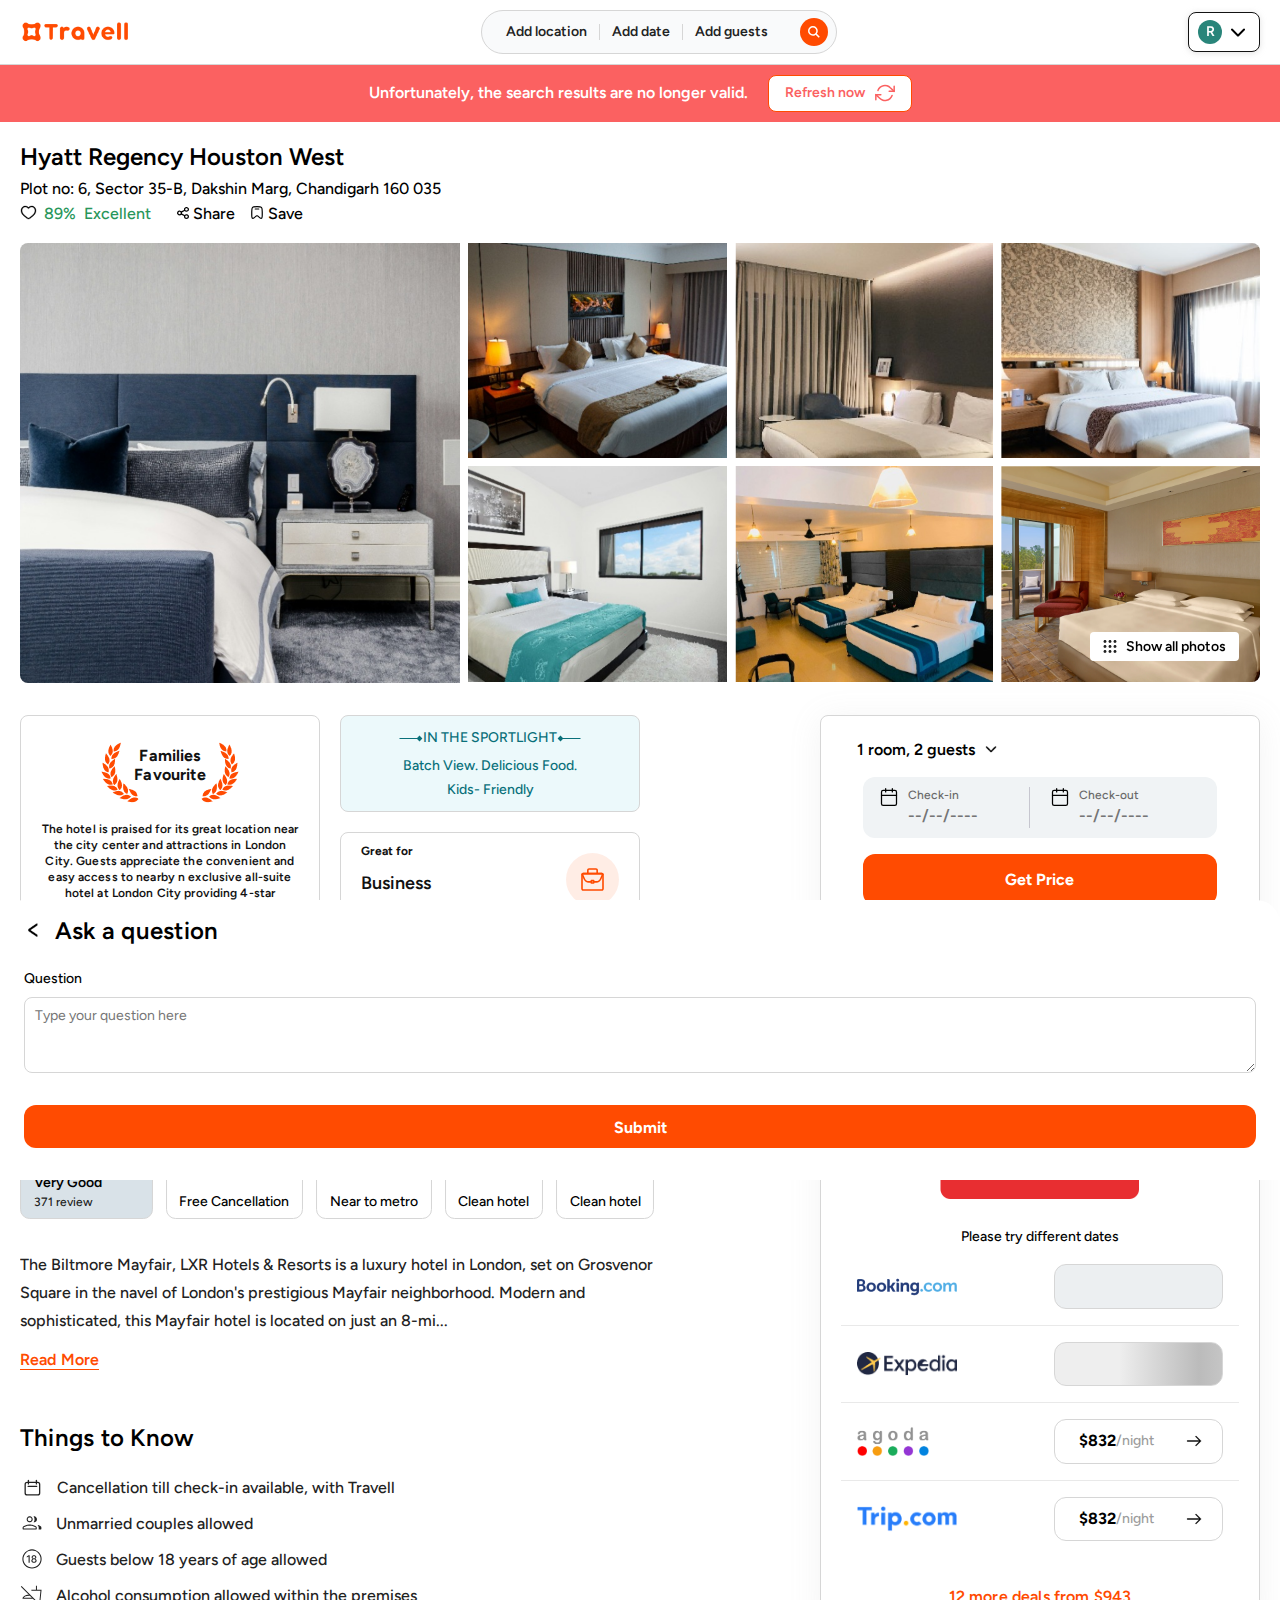
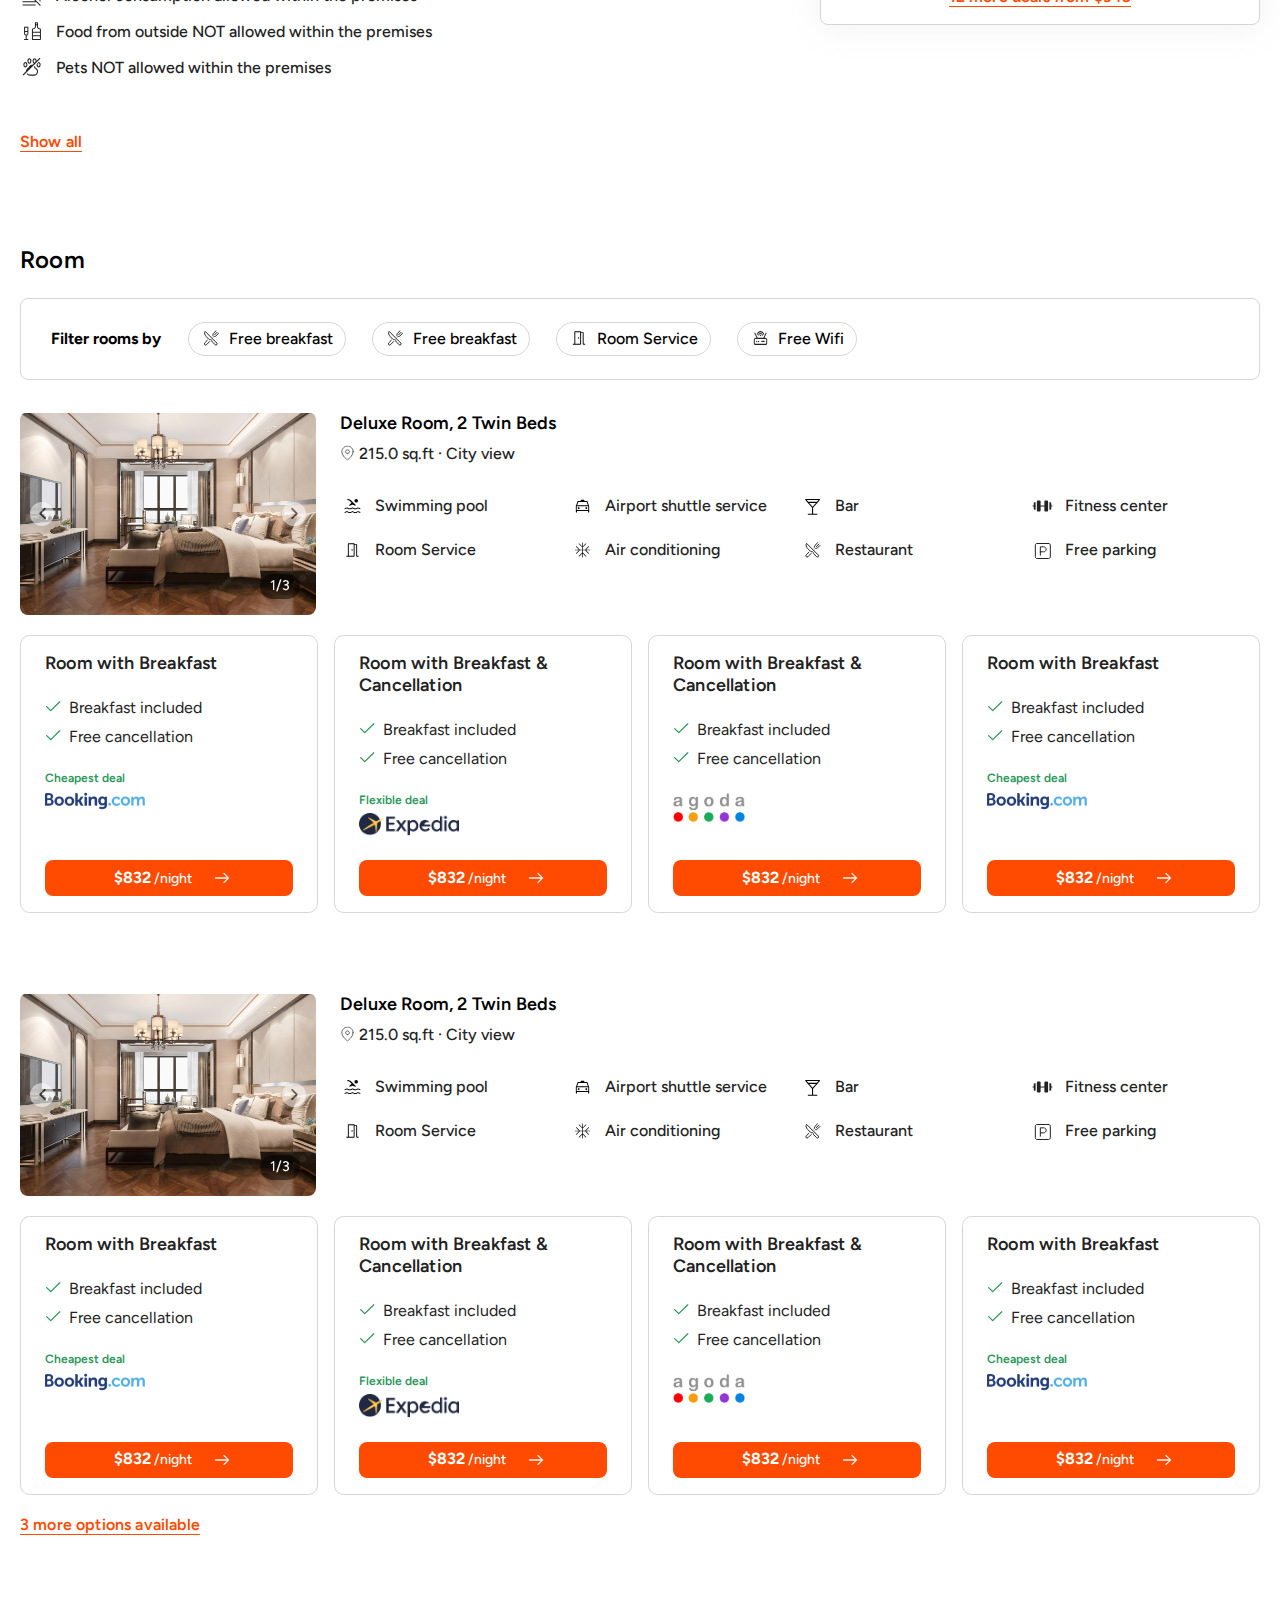
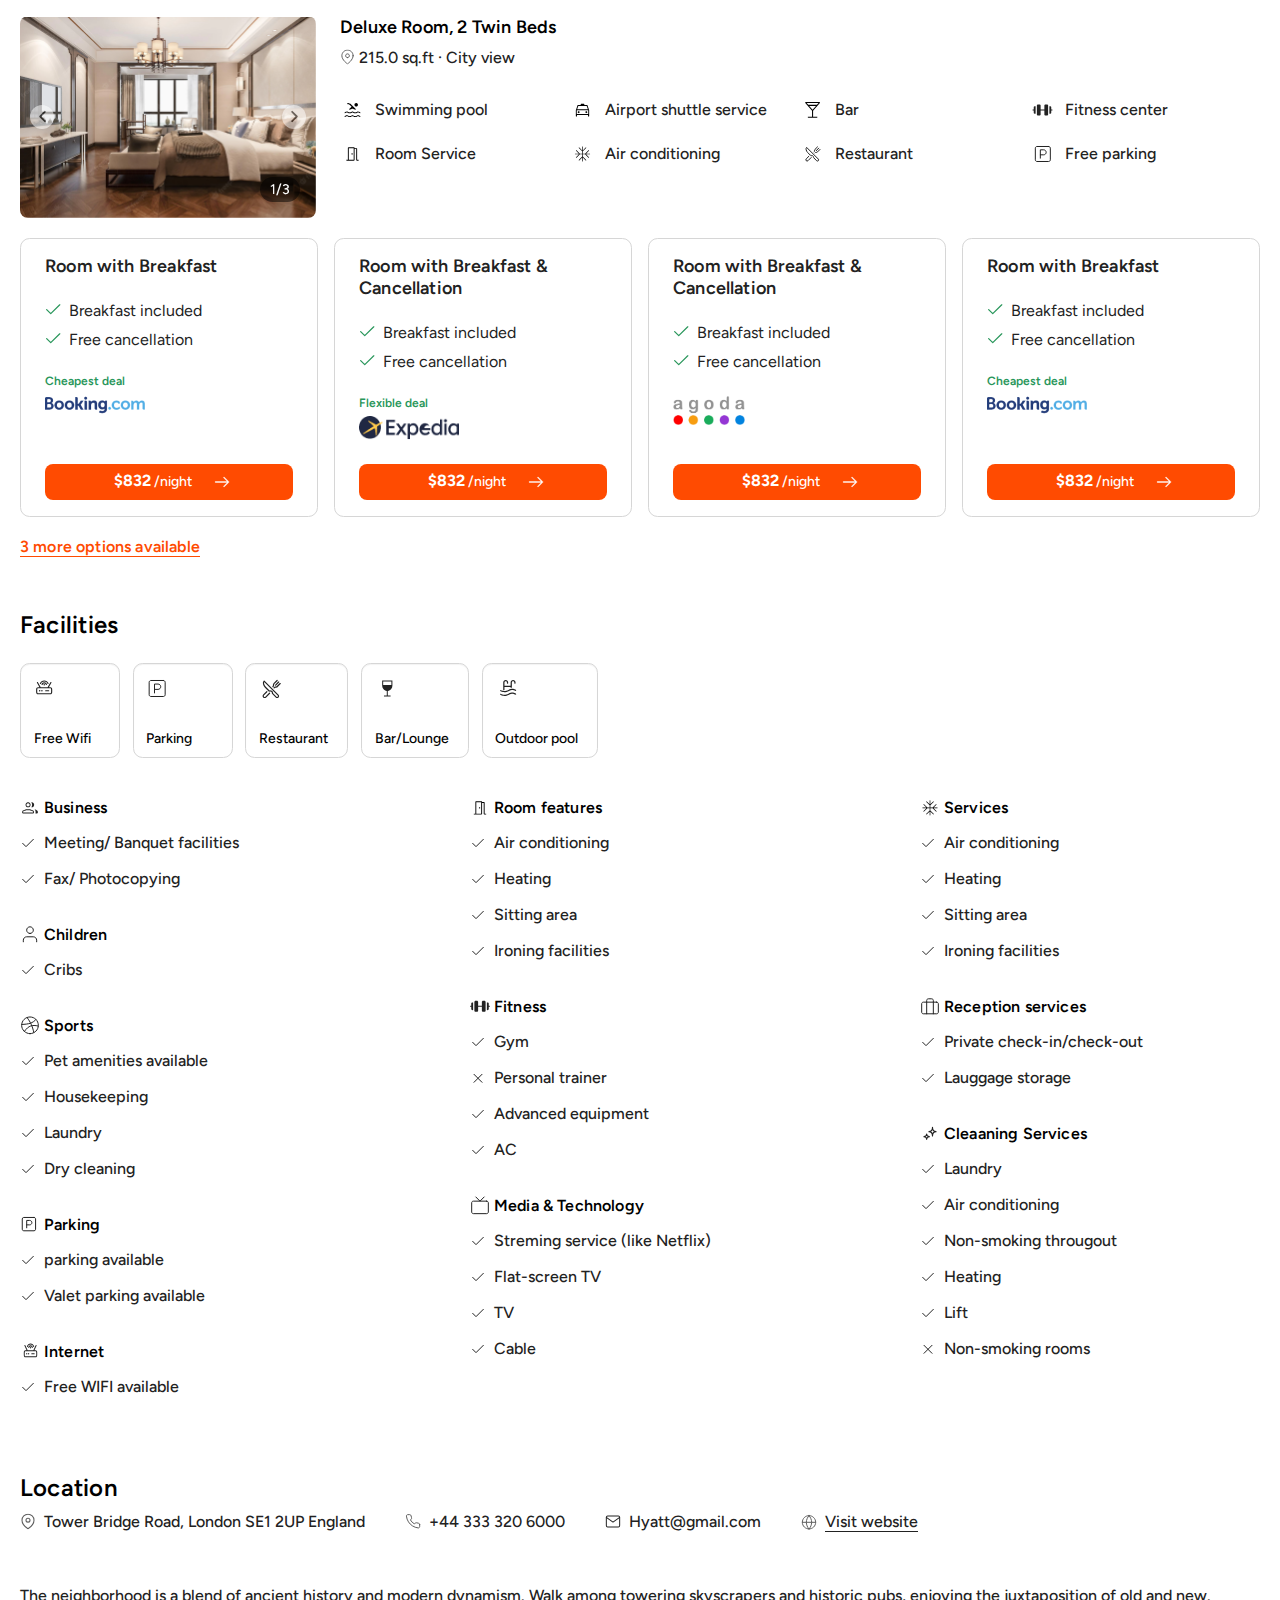
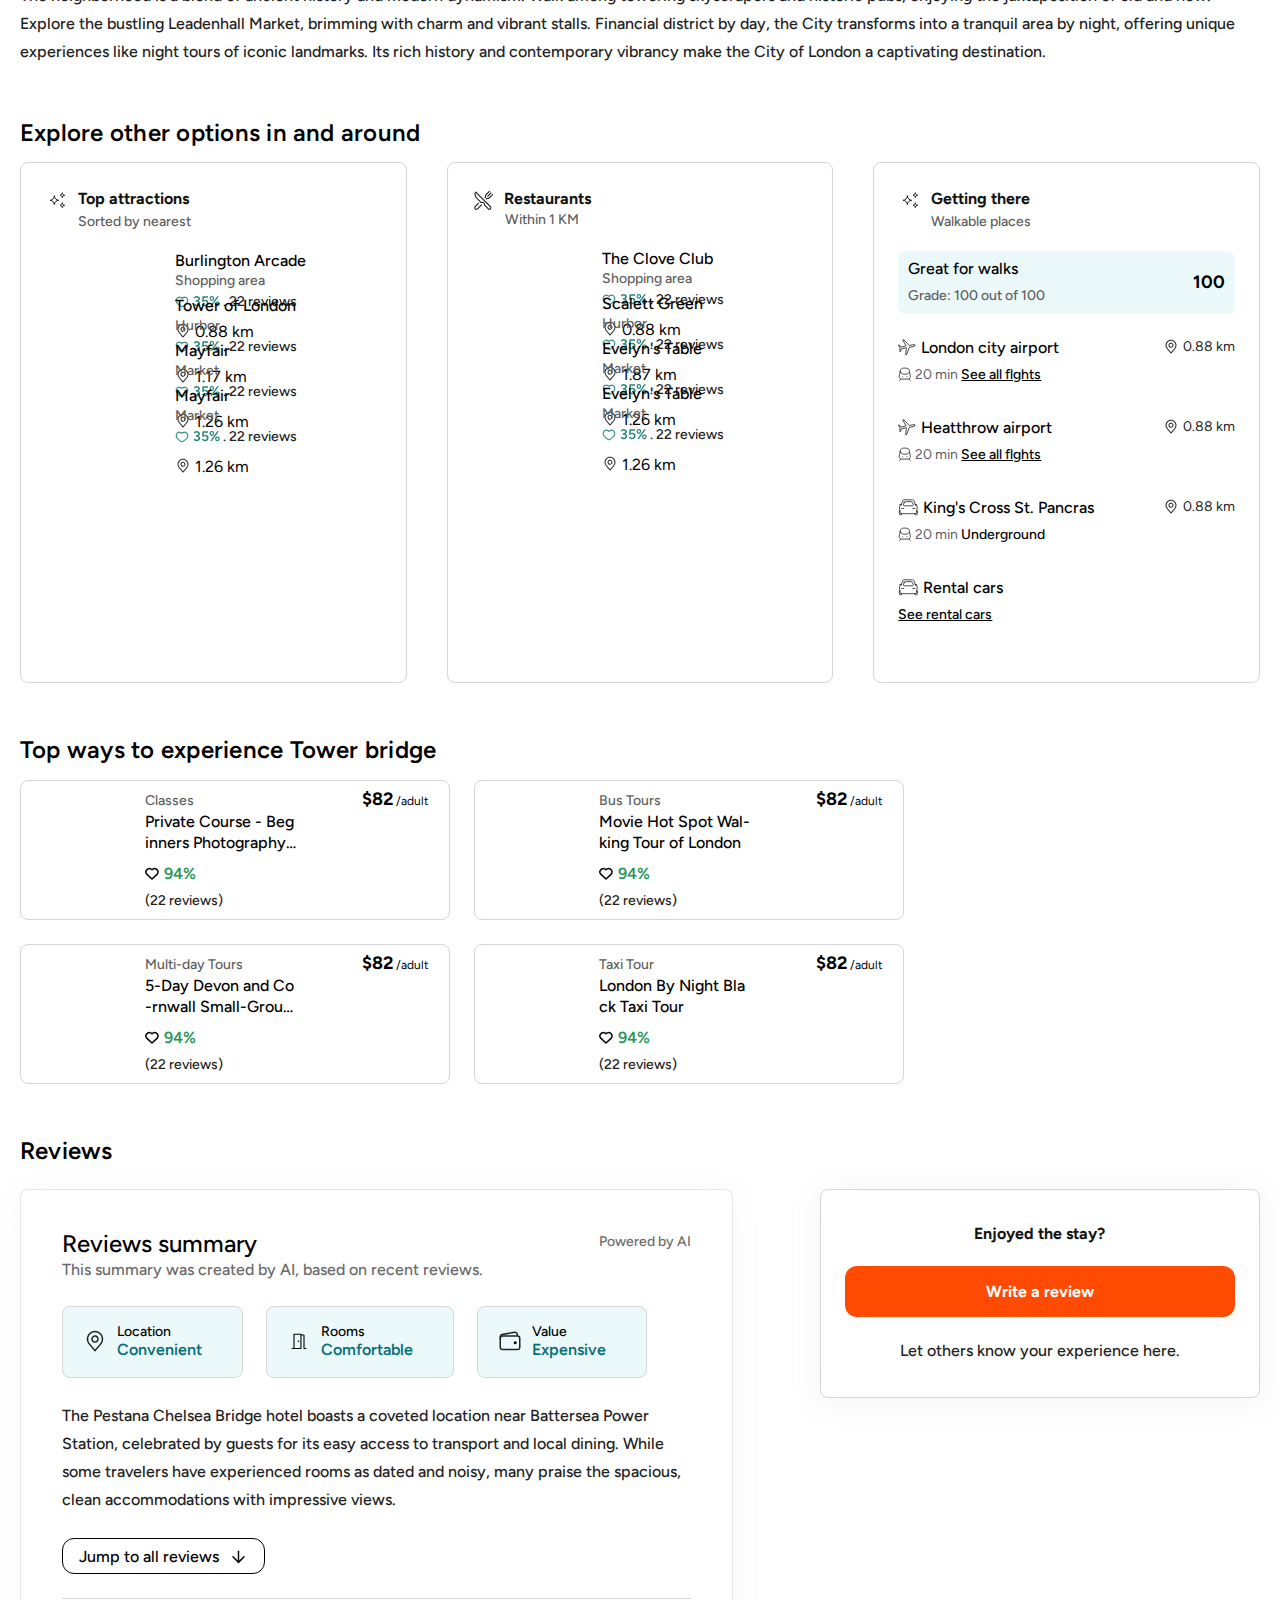
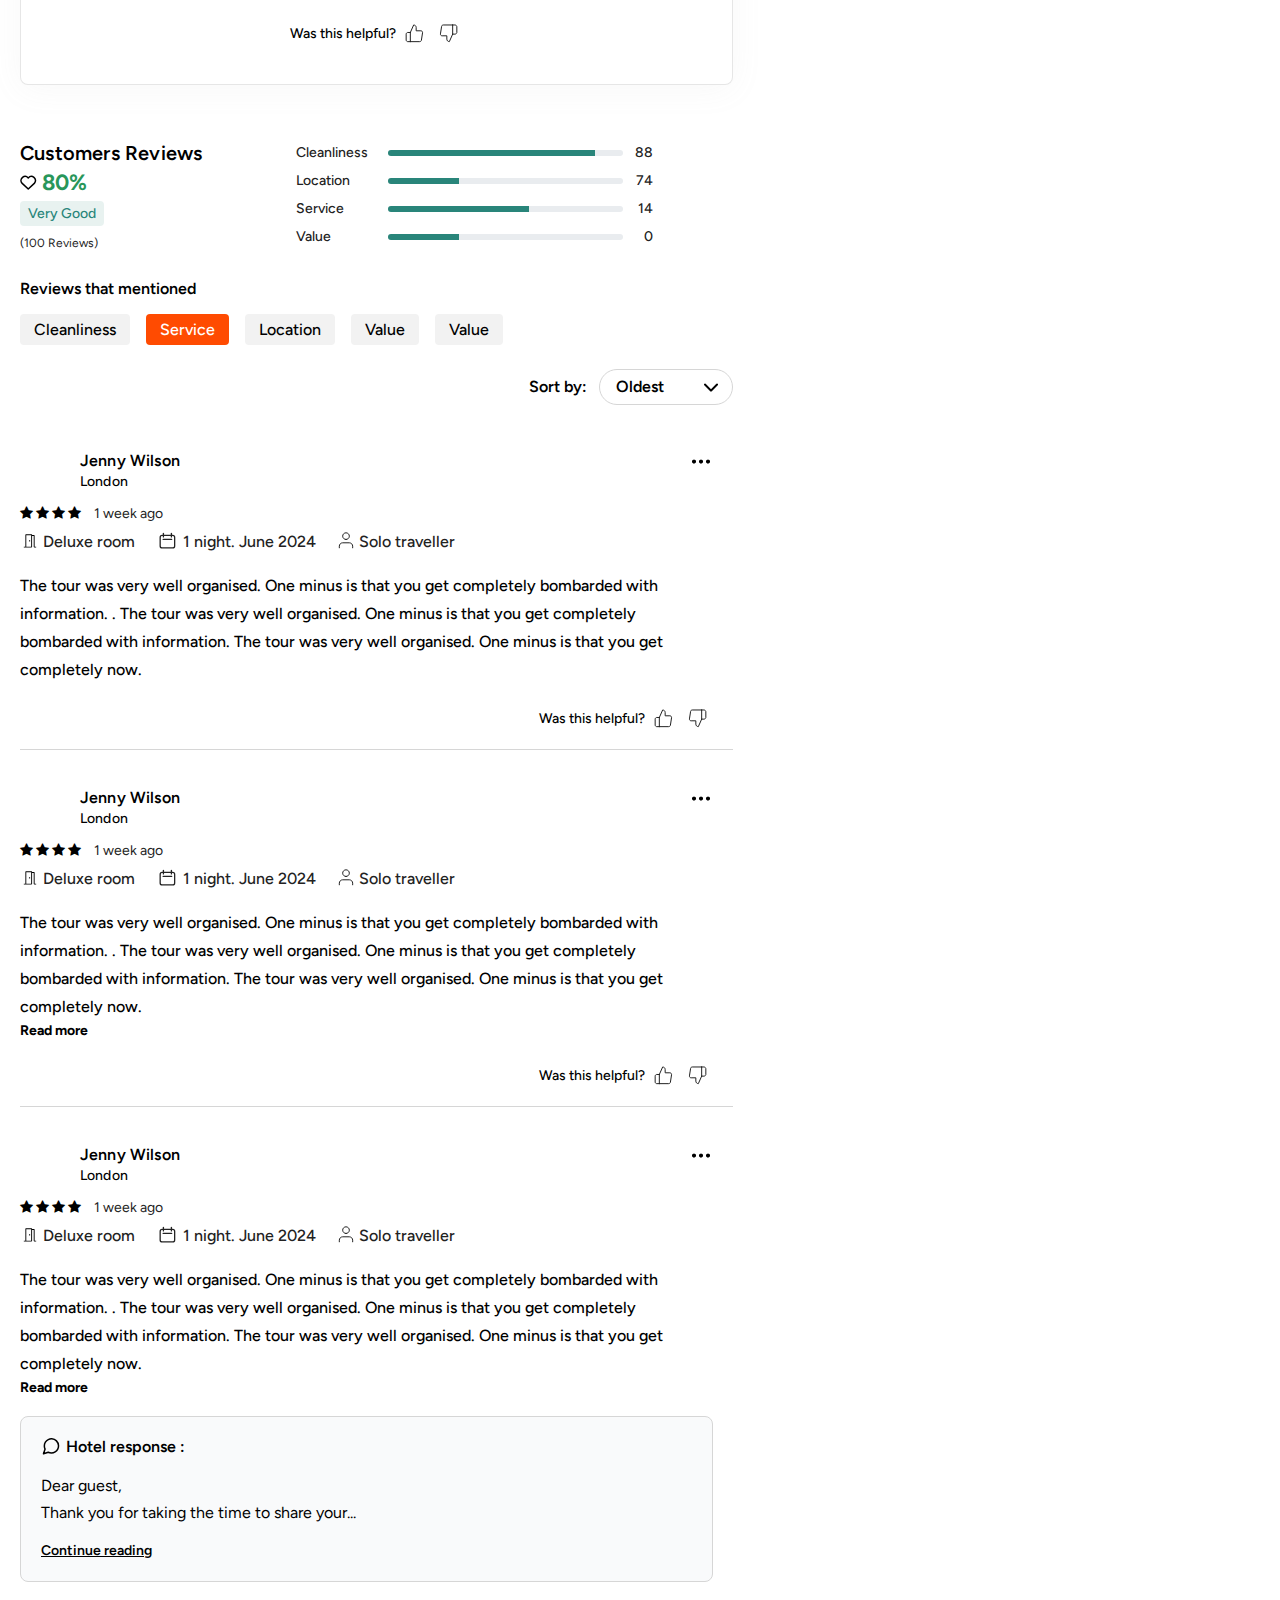
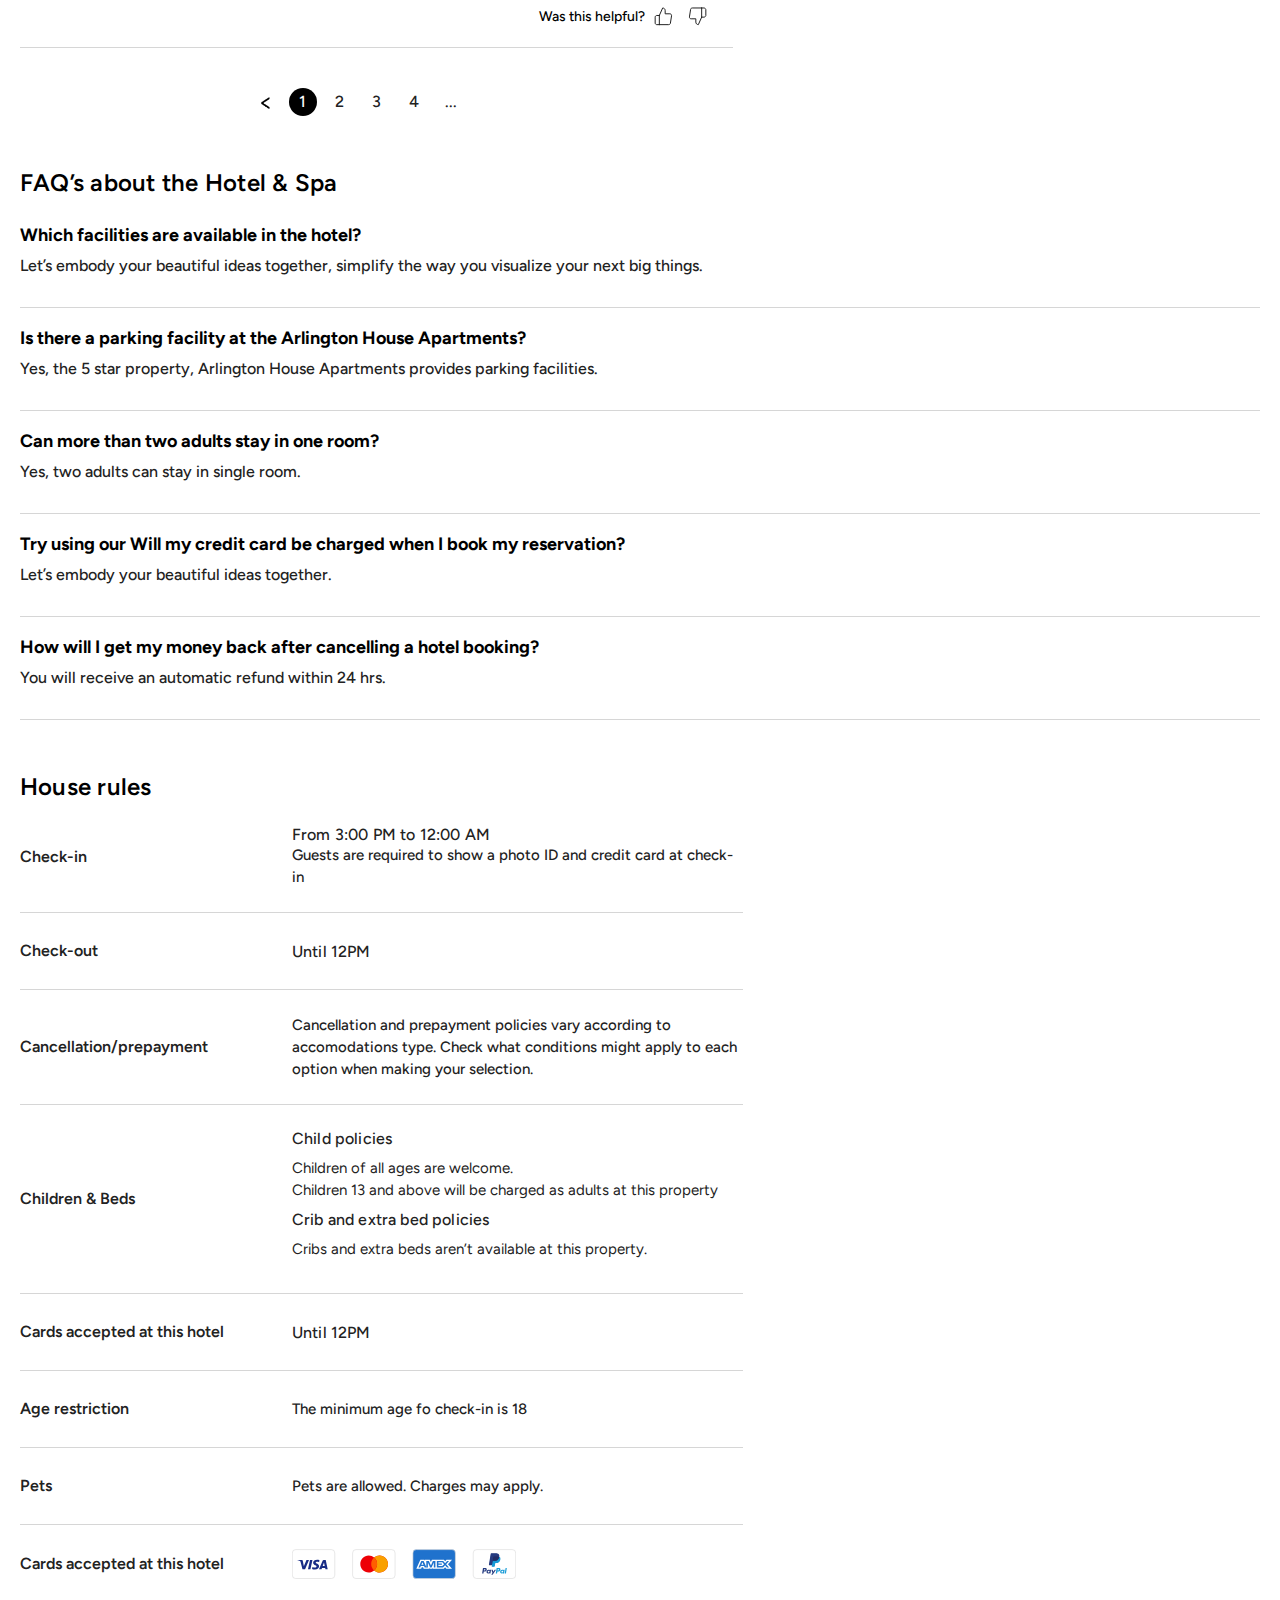
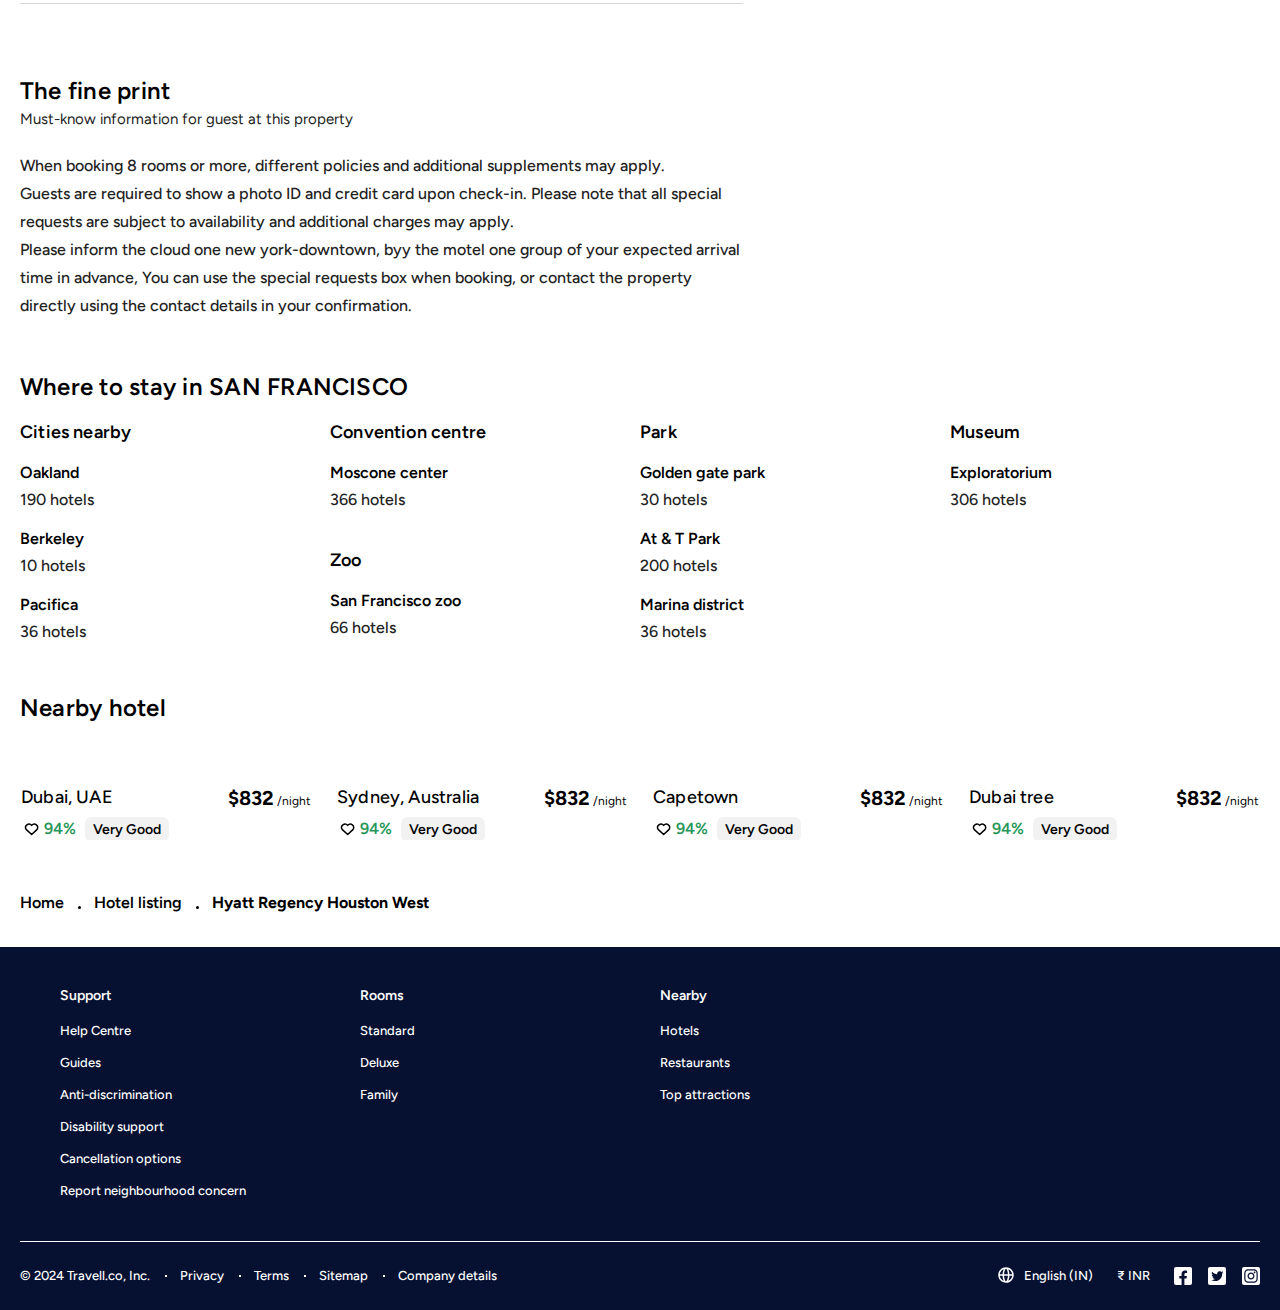
==== commit 3a195b12: "MISC - On Live link" ====
--- a/index.html
+++ b/index.html
@@ -479,7 +479,13 @@
                     <li><svg width="25" height="25" viewBox="0 0 25 25" fill="none" xmlns="http://www.w3.org/2000/svg"><path d="M15.5283 5.48242C15.5283 8.24385 14.0397 10.7324 11.2783 10.7324C14.0397 10.7324 15.5283 13.221 15.5283 15.9824C15.5283 13.221 17.0169 10.7324 19.7783 10.7324C17.0169 10.7324 15.5283 8.24385 15.5283 5.48242Z" stroke="#222222" stroke-width="1.10625" stroke-linecap="round" stroke-linejoin="round"/><path d="M8.52832 13.4824C8.52832 15.1393 6.93517 16.7324 5.27832 16.7324C6.93517 16.7324 8.52832 18.3256 8.52832 19.9824C8.52832 18.3256 10.1215 16.7324 11.7783 16.7324C10.1215 16.7324 8.52832 15.1393 8.52832 13.4824Z" stroke="#222222" stroke-width="1.10625" stroke-linecap="round" stroke-linejoin="round"/></svg><div class="tr-sub-title">Clean hotel</div></li>
                   </ul>
                 </div>
+                <!--
                 <p>Arlington House Apartments is conveniently located  a short walk from Burlington Metro Station, . Offering a variety of facilities and services, the hotel provides all you need for a good night's sleep. Service-minded staff will welcome and....</p>
+                -->
+                <div class="tr-overview-content">
+                  <p class="tr-content">The Biltmore Mayfair, LXR Hotels &amp; Resorts is a luxury hotel in London, set on Grosvenor Square in the navel of London's prestigious Mayfair neighborhood. Modern and sophisticated, this Mayfair hotel is located on just an 8-minute walk from Hyde Park. As the first-ever LXR Hotels and Resorts property in Europe, The Biltmore Mayfair provides highly curated service. All 308 rooms and suites feature ultra sophisticated interior, bespoke furnishings, free WiFi, smart TVs and Italian marble bathrooms. Suites feature a separate living space and added luxurious bathroom amenities. For the ultimate comfort, some suites come with a kitchenette and four-poster beds. Savour exceptional international cuisine at the brasserie-style restaurant, The Betterment, overseen by renowned Michelin-starred Chef Jason Atherton. The seasonal menu is always exceptional. Indulge further with an alfresco dining at the intimate space of The Terrace. The Tea Lounge offers a wonderful afternoon tea experience and the Pine Bar is just the place for the finest wines and premium spirits. This Mayfair luxury hotel also holds a 300 sq.m. fitness suite with the latest Lite Fitness equipment and a host of flexible event spaces with natural light. The Kendal Suite is ideal for a business meeting for up to 25 people and the elegant, 5,380 square-foot ballroom is perfect for weddings and celebrations.</p>
+                  <button class="tr-anchor-btn read-more-btn">Read More</button>
+                </div>
                 
                 <div class="tr-things-know">
                   <h3>Things to Know</h3>
@@ -2996,39 +3002,27 @@
         <div class="tr-galleries-section" id="galleryOutdoor">
           <h3>Outdoor</h3>
           <div class="tr-gallery-category">
-            <div class="tr-galleries-left-column">
-              <ul>
-                <li data-bs-toggle="modal" data-bs-target="#gallerySliderModal"><img loading="lazy" src="images/gallery-img-1.png" alt="Outdoor Pictures 1"></li>
-                <li data-bs-toggle="modal" data-bs-target="#gallerySliderModal"><img loading="lazy" src="images/gallery-img-2.png" alt="Outdoor Pictures 2"></li>
-                <li data-bs-toggle="modal" data-bs-target="#gallerySliderModal"><img loading="lazy" src="images/gallery-img-3.png" alt="Outdoor Pictures 3"></li>
-              </ul>
-            </div>
-            <div class="tr-galleries-right-column">
-              <ul>
-                <li data-bs-toggle="modal" data-bs-target="#gallerySliderModal"><img loading="lazy" src="images/gallery-img-4.png" alt="Outdoor Pictures 4"></li>
-                <li data-bs-toggle="modal" data-bs-target="#gallerySliderModal"><img loading="lazy" src="images/gallery-img-5.png" alt="Outdoor Pictures 5"></li>
-                <li data-bs-toggle="modal" data-bs-target="#gallerySliderModal"><img loading="lazy" src="images/gallery-img-6.png" alt="Outdoor Pictures 6"></li>
-              </ul>
-            </div>
+            <ul>
+              <li data-bs-toggle="modal" data-bs-target="#gallerySliderModal"><img loading="lazy" src="images/gallery-img-1.png" alt="Outdoor Pictures 1"></li>
+              <li data-bs-toggle="modal" data-bs-target="#gallerySliderModal"><img loading="lazy" src="images/gallery-img-2.png" alt="Outdoor Pictures 2"></li>
+              <li data-bs-toggle="modal" data-bs-target="#gallerySliderModal"><img loading="lazy" src="images/gallery-img-4.png" alt="Outdoor Pictures 4"></li>
+              <li data-bs-toggle="modal" data-bs-target="#gallerySliderModal"><img loading="lazy" src="images/gallery-img-5.png" alt="Outdoor Pictures 5"></li>
+              <li data-bs-toggle="modal" data-bs-target="#gallerySliderModal"><img loading="lazy" src="images/gallery-img-3.png" alt="Outdoor Pictures 3"></li>
+              <li data-bs-toggle="modal" data-bs-target="#gallerySliderModal"><img loading="lazy" src="images/gallery-img-6.png" alt="Outdoor Pictures 6"></li>
+            </ul>
           </div>
         </div>
         <div class="tr-galleries-section" id="galleryCommonAreas">
           <h3>Common Areas</h3>
           <div class="tr-gallery-category">
-            <div class="tr-galleries-left-column">
-              <ul>
-                <li data-bs-toggle="modal" data-bs-target="#gallerySliderModal"><img loading="lazy" src="images/gallery-img-7.png" alt="Common Areas Pictures 7"></li>
-                <li data-bs-toggle="modal" data-bs-target="#gallerySliderModal"><img loading="lazy" src="images/gallery-img-8.png" alt="Common Areas Pictures 8"></li>
-                <li data-bs-toggle="modal" data-bs-target="#gallerySliderModal"><img loading="lazy" src="images/gallery-img-9.png" alt="Common Areas Pictures 9"></li>
-              </ul>
-            </div>
-            <div class="tr-galleries-right-column">
-              <ul>
-                <li data-bs-toggle="modal" data-bs-target="#gallerySliderModal"><img loading="lazy" src="images/gallery-img-10.png" alt="Common Areas Pictures 10"></li>
-                <li data-bs-toggle="modal" data-bs-target="#gallerySliderModal"><img loading="lazy" src="images/gallery-img-11.png" alt="Common Areas Pictures 11"></li>
-                <li data-bs-toggle="modal" data-bs-target="#gallerySliderModal"><img loading="lazy" src="images/gallery-img-12.png" alt="Common Areas Pictures 12"></li>
-              </ul>
-            </div>
+            <ul>
+              <li data-bs-toggle="modal" data-bs-target="#gallerySliderModal"><img loading="lazy" src="images/gallery-img-7.png" alt="Common Areas Pictures 7"></li>
+              <li data-bs-toggle="modal" data-bs-target="#gallerySliderModal"><img loading="lazy" src="images/gallery-img-8.png" alt="Common Areas Pictures 8"></li>
+              <li data-bs-toggle="modal" data-bs-target="#gallerySliderModal"><img loading="lazy" src="images/gallery-img-9.png" alt="Common Areas Pictures 9"></li>
+              <li data-bs-toggle="modal" data-bs-target="#gallerySliderModal"><img loading="lazy" src="images/gallery-img-10.png" alt="Common Areas Pictures 10"></li>
+              <li data-bs-toggle="modal" data-bs-target="#gallerySliderModal"><img loading="lazy" src="images/gallery-img-11.png" alt="Common Areas Pictures 11"></li>
+              <li data-bs-toggle="modal" data-bs-target="#gallerySliderModal"><img loading="lazy" src="images/gallery-img-12.png" alt="Common Areas Pictures 12"></li>
+            </ul>
           </div>
         </div>
         <div class="tr-galleries-section" id="galleryRooms">
--- a/css/style.css
+++ b/css/style.css
@@ -408,6 +408,9 @@
 header .tr-nav-tabs > div.active span:hover {
   background-color: #FFFFFF;
 }
+header .tr-nav-tabs.show.non-clickable div {
+  pointer-events: none;
+}
 header .tr-mobile {
   display: none;
 }
@@ -1255,12 +1258,28 @@
   left: 0px;
   bottom: -29px;
 }
-.tr-overview-section p {
+.tr-overview-section .tr-overview-content {
+  padding-bottom: 20px;
+}
+.tr-overview-section .tr-overview-content p.tr-content {
   font-size: 16px;
   line-height: 28px;
   color: #222222;
-  padding-bottom: 20px;
-}
+  overflow: hidden;
+  white-space: pre-wrap;
+}
+.tr-overview-section .tr-overview-content button.tr-anchor-btn {
+  margin-top: 15px;
+}
+.tr-overview-section .tr-overview-content .tr-content.less-content::after {
+  content: "...";
+  display: inline;
+}
+.tr-overview-section .tr-overview-content .show-more .read-more-btn {
+  display: inline-block;
+}
+
+
 .tr-overview-section .tr-overview-details ul li .tr-rating {
   font-weight: 700;
   font-size: 22px;
@@ -3423,24 +3442,18 @@
 .tr-gallery-popup .tr-gallery-category   {
   display: flex;
 }
-.tr-gallery-popup .tr-galleries-left-column,
-.tr-gallery-popup .tr-galleries-right-column {
-  width: 50%;
-}
-.tr-gallery-popup .tr-galleries-left-column ul,
-.tr-gallery-popup .tr-galleries-right-column ul {
+.tr-gallery-popup .tr-gallery-category ul {
   display: flex;
   flex-wrap: wrap;
 }
-.tr-gallery-popup .tr-galleries-left-column ul li,
-.tr-gallery-popup .tr-galleries-right-column ul li {
-  width: 50%;
+.tr-gallery-popup .tr-gallery-category ul li {
+  width: 25%;
   padding: 8px;
   cursor: pointer;
 }
-.tr-gallery-popup .tr-galleries-left-column ul li:nth-of-type(3),
-.tr-gallery-popup .tr-galleries-right-column ul li:nth-of-type(3) {
-  width: 100%;
+.tr-gallery-popup .tr-gallery-category ul li:nth-of-type(6n+5),
+.tr-gallery-popup .tr-gallery-category ul li:nth-of-type(6n+6) {
+  width: 50%;
 }
 /******* Gallery Modal End *******/
 
@@ -3791,3 +3804,1890 @@
   margin-top: 0;
 }
 /******* Write a Review Modal End *******/
+
+/******* Listing Page without date - Start *******/
+.tr-heading-section {
+  padding-top: 56px;
+  text-align: center;
+}
+.tr-heading-section h1 {
+  color: #000000;
+  font-size: 42px;
+  font-weight: 800;
+  line-height: 50px;
+  margin-bottom: 12px;
+}
+.tr-heading-section h2 {
+  font-size: 20px;
+  font-weight: 400;
+  line-height: 24px;
+  margin: 0;
+}
+.tr-search-hotel {
+  background: #FFFFFF;
+  box-shadow: 0px 4px 33.4px rgba(156, 156, 156, 0.12);
+  border: 1px solid #D6D6D6;
+  border-radius: 12px;
+  width: 768px;
+  margin: 40px auto 0;
+  padding: 27px 60px;
+}
+.tr-search-hotel .tr-mobile,
+.tr-search-hotel .btn-close,
+.tr-search-hotel .tr-nav-tabs.tr-mobile {
+  display: none;
+}
+.tr-search-hotel {
+
+}
+.tr-search-hotel form .tr-form-fields {
+  display: flex;
+  justify-content: center;
+  background: #F0F3F5;
+  border: 0.6px solid #D6D6D6;
+  border-radius: 12px;
+  width: 100%;
+  margin: 0 auto;
+  padding: 6.6px 9px;
+}
+.tr-search-hotel .tr-form-section .tr-date-section {
+  padding: 0 0 16px 0;
+}
+.tr-search-hotel .tr-form-section .tr-date-section .tr-room-guest.active + .tr-add-edit-guest-count .tr-guests-modal {
+  display: block;
+}
+.tr-search-hotel .col {
+  padding: 0;
+  position: relative;
+}
+.tr-search-hotel .col.tr-form-where label {
+  display: none;
+}
+.tr-search-hotel .tr-form-where input[type="text"] {
+  background-image: url(../images/icons/map-pin-icon.svg);
+  background-repeat: no-repeat;
+  background-position: top 14px left 20px;
+  background-size: 20px;
+  font-size: 16px;
+  color: #222222;
+  line-height: 20px;
+  padding: 15px 44px;
+}
+.tr-search-hotel .tr-form-where input[type="text"]::placeholder {
+  font-size: 16px;
+  color: #222222;
+  opacity: 1;
+}
+.tr-search-hotel .tr-form-where input[type="text"]::-ms-input-placeholder {
+  font-size: 16px;
+  color: #222222;
+}
+.tr-search-hotel .tr-form-who {
+  display: none;
+  padding-right: 24px;
+}
+.tr-search-hotel label {
+  font-size: 14px;
+  font-weight: 600;
+  position: absolute;
+  top: 6px;
+  left: 24px;
+}
+.tr-search-hotel .tr-form-booking-date {
+  display: flex;
+  min-width: 292px;
+  margin-left: 20px;
+  padding-left: 20px;
+  position: relative; 
+}
+.tr-search-hotel .tr-form-booking-date .tr-form-checkin,
+.tr-search-hotel .tr-form-booking-date .tr-form-checkout {
+  width: 50%;
+  position: relative;
+}
+.tr-search-hotel .tr-form-booking-date:before,
+.tr-search-hotel .tr-form-booking-date .tr-form-checkout:after {
+  content: "";
+  position: absolute;
+  top: 10px;
+  width: 1px;
+  height: 32px;
+  background: #DDDDDE;
+}
+.tr-search-hotel .tr-form-booking-date:after {
+  right: 0px;
+}
+.tr-search-hotel .tr-form-booking-date:before {
+  left: 0px;
+}
+.tr-search-hotel .tr-form-booking-date .tr-form-checkout:after {
+  left: -1px;
+}
+.tr-search-hotel input[type="text"] {
+  font-size: 14px;
+  line-height: 21.2px;
+  color: #6A6A6A;
+  border: none;
+  background-color: transparent;
+  border-radius: 8px;
+  padding: 24px 5px 6px 24px;
+}
+.tr-search-hotel input[type="text"]:focus {
+  color: var(--bs-body-color);
+  background-color: #FFFFFF;
+  border-color: #86b7fe;
+  box-shadow: none;
+  border: none;
+  outline: none;
+}
+.tr-search-hotel input[type="text"].is-focus{
+  background-color: #FFFFFF;
+}
+.tr-search-hotel .tr-form-booking-date .tr-form-checkin input[type="text"] {
+  border-radius: 8px 0 0 8px;
+}
+.tr-search-hotel .tr-form-booking-date .tr-form-checkout input[type="text"] {
+  border-radius: 0 8px 8px 0;
+}
+.tr-search-hotel .tr-form-booking-date .tr-form-checkin.tr-right-border:before {
+  background: #DDDDDE;
+  content: "";
+  position: absolute;
+  top: 10px;
+  right: 0;
+  width: 1px;
+  height: 32px;
+  z-index: 2;
+}
+.tr-search-hotel .tr-form-booking-date .tr-form-checkin.tr-right-border:after {
+  background: #fff;
+  content: "";
+  position: absolute;
+  top: 0;
+  right: 0;
+  width: 20px;
+  height: 100%;
+  z-index: 1;
+}
+.tr-search-hotel input[type="text"]::placeholder {
+  font-size: 14px;
+  color: #6A6A6A;
+  opacity: 1;
+}
+.tr-search-hotel input[type="text"]::-ms-input-placeholder {
+  font-size: 14px;
+  color: #6A6A6A;
+}
+.tr-search-hotel .tr-form-btn {
+  max-width: 280px;
+  margin: 32px auto 0;
+}
+.tr-search-hotel .tr-btn {
+
+}
+/*Recently Search Modal*/
+.tr-search-hotel .tr-recent-searchs-modal {
+  padding: 16px;
+  position: absolute;
+  width: 326px;
+  left: 0;
+  top: 59px;
+  background: #FFFFFF;
+  border-radius: 0px 0px 12px 12px;
+  box-shadow: 0px 4px 33.4px rgba(156, 156, 156, 0.6);
+  display: none;
+  z-index: 1;
+}
+.tr-search-hotel .tr-recent-searchs-modal .tr-enable-location {
+  background-image: url(../images/icons/location-enable-icon.svg);
+  background-repeat: no-repeat;
+  background-size: 32px;
+  background-position: top 0px left 0px;
+  font-weight: 600;
+  line-height: 32px;
+  padding: 0 0 20px 42px;
+}
+.tr-search-hotel .tr-recent-searchs-modal h5 {
+  font-size: 14px;
+  font-weight: 400;
+  color: #6A6A6A;
+}
+.tr-search-hotel .tr-recent-searchs-modal ul {
+  flex-wrap: wrap;
+}
+.tr-search-hotel .tr-recent-searchs-modal ul li {
+  border-top: 1px solid #D6D6D6;
+  padding: 16px 0;
+}
+.tr-search-hotel .tr-recent-searchs-modal ul li:first-child {
+  padding-top: 0;
+  border-top-color: transparent;
+}
+.tr-search-hotel .tr-recent-searchs-modal ul li:last-child {
+  padding-bottom: 0;
+}
+.tr-search-hotel .tr-recent-searchs-modal .tr-place-info {
+  display: flex;
+  align-items: center;
+  border-radius: 8px;
+  cursor: pointer;
+  padding: 8px 6px;
+}
+.tr-search-hotel .tr-recent-searchs-modal .tr-place-info:hover{
+  background: #F7F7F7;
+  border-radius: 8px;
+}
+.tr-search-hotel .tr-recent-searchs-modal .tr-location-icon {
+  background-color: rgba(214, 214, 214, 0.3);
+  background-image: url(../images/icons/map-pin-icon.svg);
+  background-repeat: no-repeat;
+  background-position: center;
+  background-size: 16px;
+  border-radius: 100px;
+  width: 28px;
+  height: 28px;
+  margin-right: 10px;
+}
+.tr-search-hotel .tr-recent-searchs-modal .tr-location-info .tr-hotel-name {
+  font-size: 14px;
+  line-height: 17px;
+  padding-bottom: 4px;
+}
+.tr-search-hotel .tr-recent-searchs-modal .tr-location-info .tr-hotel-city {
+  font-size: 12px;
+  line-height: 14px;
+  color: #6A6A6A;
+}
+/*Calender-1 Modal Section - CheckIn/CheckOut*/
+.tr-search-hotel .tr-form-booking-date .tr-calenders-modal {
+  width: 885px;
+  position: absolute;
+  left: calc(50% - 1200px/2);
+  top: calc(100% + 8px);
+  background: #FFFFFF;
+  border-radius: 12px;
+  box-shadow: 0px 4px 33.4px rgba(156, 156, 156, 0.6);
+  padding: 46px 40px;
+  display: none;
+  z-index: 1;
+}
+.tr-search-hotel .tr-form-booking-date .tr-calenders-modal .custom-calendar {
+  width: 43.7%;
+}
+/*Room and Guest Add/Edit Section*/
+.tr-search-hotel .tr-guests-modal {
+  display: none;
+  /*background: #FFFFFF;
+  border-radius: 12px;
+  box-shadow: 0px 4px 33.4px rgba(156, 156, 156, 0.12), 0px 4px 33.4px rgba(156, 156, 156, 0.12);
+  width: 400px;
+  position: absolute;
+  top: 59px;
+  right: -49px;  
+  padding: 9px 35px;*/
+}
+.tr-guests-modal .tr-add-edit-guest {
+  display: flex;
+  flex-wrap: nowrap;
+  align-items: center; 
+  justify-content: space-between;
+  font-size: 16px;
+  font-weight: 500;
+  border-bottom: 1px solid #D6D6D6;
+  padding: 16px 0;
+}
+.tr-guests-modal .tr-add-edit-guest:last-child  {
+  border: none;
+}
+.tr-guests-modal label {
+  font-size: 16px;
+  font-weight: 500;
+  position: static;
+}
+.tr-guests-modal .tr-add-edit-guest.tr-total-num-of-rooms {
+  border-bottom: 0.8px solid rgba(94, 94, 94, 0.5);
+}
+.tr-guests-modal .tr-total-num-of-rooms .tr-guest {
+  font-weight: 600;  
+}
+.tr-guests-modal .tr-age {
+  font-size: 14px;
+  color: #6A6A6A;
+  line-height: 17px;
+  padding-top: 4px;
+}
+.tr-guests-modal .tr-qty-box {
+  display: flex;
+  flex-wrap: nowrap;
+  align-items: center;
+  justify-content: space-between;
+  width: 107px;
+}
+.tr-guests-modal input[type="text"] {
+  font-size: 16px;
+  width: 40px;
+  padding: 8px 6px 6px;
+  text-align: center;
+}
+.tr-guests-modal .tr-qty-box .minus,
+.tr-guests-modal .tr-qty-box .plus {
+  background-color: #FFFFFF;
+  background-repeat: no-repeat;
+  background-position: top 0px left 0px;
+  background-size: 34px;
+  border: none;
+  cursor: pointer;
+  width: 34px;
+  height: 34px;
+  text-indent: -9999px;
+}
+.tr-guests-modal .tr-qty-box .minus.disabled {
+  background-image: url(../images/icons/minus-circle-icon.svg); 
+}
+.tr-guests-modal .tr-qty-box .plus {
+  background-image: url(../images/icons/plus-circle-icon.svg);
+}
+.tr-guests-modal .tr-qty-box .minus {
+  background-image: url(../images/icons/minus-circle-enable-icon.svg); 
+}
+
+
+/******* Recent Searches - Listing Page - Start *******/
+.tr-recent-searches-hotel-section {
+  padding-top: 48px;
+}
+.tr-recent-searches-hotel-section h3 {
+  font-size: 20px;
+  line-height: 24px;
+  text-align: center;
+}
+.tr-recent-searches-hotel-listing {
+  margin-top: 20px;
+}
+.tr-recent-searches-hotel-lists {
+  display: flex;
+  justify-content: center;
+  gap: 12.73px;
+  overflow: auto;
+  overflow-x: scroll;
+  scroll-snap-type: x mandatory;
+  scrollbar-width: none;
+}
+.tr-recent-searches-hotel-lists::-webkit-scrollbar {
+  display: none;
+}
+.tr-recent-searches-hotel-lists .tr-recent-searches-hotel-list {
+  cursor: pointer;
+  border: 1px solid #D6D6D6;
+  border-radius: 9.54878px;
+  background-image: url(../images/icons/arrow-right-grey.svg);
+  background-repeat: no-repeat;
+  background-position: center right 25px;
+  background-size: 7px;
+  padding: 11.7317px 65.0976px 11.7317px 12.7317px;
+}
+.tr-recent-searches-hotel-lists .tr-recent-searches-hotel-list:hover {
+  background-color: #F0F3F5;
+}
+.tr-recent-searches-hotel-lists .tr-recent-searches-hotel-list .tr-city-name {
+  color: #222222;
+  font-weight: 600;
+  font-size: 16px;
+  line-height: 19px;
+}
+.tr-recent-searches-hotel-lists .tr-recent-searches-hotel-list .tr-booking-dates {
+  color: #6A6A6A;
+  line-height: 17px;
+  margin-top: 6px;
+}
+/******* Recent Searches - Listing Page - End *******/
+
+/******* Partners Start *******/
+.tr-partners-section {
+  display: flex;
+  align-items: center;
+  justify-content: center;
+  border-bottom: 1px solid #D8DCE0;
+  padding: 48px 0 39px;
+  overflow: auto;
+  overflow-x: scroll;
+  scroll-snap-type: x mandatory;
+  scrollbar-width: none;
+}
+.tr-partners-section::-webkit-scrollbar {
+  display: none;
+}
+.tr-partners-title {
+  font-size: 16px;
+  line-height: 19px;
+  color: #131313;
+  margin-right: 16px;
+}
+.tr-partners-lists {
+  display: flex;
+  align-items: center;
+  justify-content: center;
+  gap: 48px;
+}
+.tr-partners-list img {
+  mix-blend-mode: luminosity;
+  max-width: 100px;
+  max-height: 28px;
+}
+/******* Partners End *******/
+
+/******* YOU MIGHT LIKE THESE/TOP HOTELS - Start *******/
+.tr-more-places {
+  border-bottom: 1px solid #D8DCE0;
+  padding: 20px 0 24px;
+}
+.tr-more-places .tr-sub-title {
+  font-size: 16px;
+  line-height: 19px;
+  letter-spacing: 0.01em;
+  color: #6A6A6A;
+  margin-top: 8px;
+}
+.tr-more-places-lists {
+  display: flex;
+  flex-wrap: wrap;
+  margin-top: 16px;
+}
+.tr-more-places-lists .tr-more-places-list {
+  width: 316px;
+  margin-bottom: 16px;
+  padding: 0 13px;
+}
+.tr-more-places-list .tr-hotel-deatils {
+  min-height: 118px;
+  margin-top: 10px;
+  position: relative;  
+}
+.tr-more-places-list .tr-hotel-img {
+  border-radius: 12px;
+  overflow: hidden;
+}
+.tr-more-places-list .tr-hotel-img:hover img {
+  transform: scale(1.1);
+  transition: all .5s ease;
+}
+.tr-more-places-list .tr-hotel-city {
+  color: #6A6A6A;
+  line-height: 17px;
+  margin-bottom: 1px;
+}
+.tr-more-places-list .tr-hotel-name a {
+  color: #000000;
+  font-size: 16px;
+  font-weight: 600;
+  line-height: 19px;
+  transition: all .3s ease;
+}
+.tr-more-places-list .tr-hotel-facilities {
+  margin-top: 8px;
+}
+.tr-more-places-list .tr-hotel-facilities ul {
+  display: flex;
+  margin-top: 5px;
+}
+.tr-more-places-list .tr-hotel-facilities ul li {
+  font-weight: 400;
+  line-height: 17px;
+  color: #222222;
+  opacity: 0.8;
+  margin-right: 11px;
+  position: relative;
+}
+.tr-more-places-list .tr-hotel-facilities ul li:before {
+  content: "";
+  position: absolute;
+  top: 8px;
+  left: -6px;
+  border: 1px solid #222222;
+  opacity: 0.8;
+}
+.tr-more-places-list .tr-hotel-facilities ul li:nth-of-type(1):before {
+  display: none;
+}
+.tr-more-places-list .tr-likes {
+  color: #131313;
+  font-weight: 500;
+  font-size: 16px;
+  line-height: 19px;
+  position: absolute;
+  top: 0;
+  right: 0;
+}
+.tr-more-places-list .tr-likes .tr-heart {
+  display: inline-block;
+  background-color: #28965A;
+  border-radius: 50%;
+  width: 20px;
+  height: 20px;
+  margin-right: 4px;
+  text-align: center;
+}
+/******* YOU MIGHT LIKE THESE/TOP HOTELS - End *******/
+
+/******* City Wise Hotel - START End *******/
+.tr-city-wise-hotels-section {
+  border-bottom: 1px solid #D8DCE0;
+  padding: 40px 0 20px;
+}
+.tr-city-wise-hotels-section .tr-sub-title {
+  font-size: 16px;
+  line-height: 19px;
+  letter-spacing: 0.01em;
+  color: #6A6A6A;
+  margin-top: 8px;
+}
+.tr-city-wise-hotel-listing {
+  display: flex;
+  justify-content: space-between;
+  margin-top: 20px;
+}
+.tr-city-wise-hotel-lists {
+  font-size: 16px;
+  width: 27.42%;
+  max-width: 320px;
+}
+.tr-city-wise-hotel-lists .tr-city-wise-hotel-list {
+  cursor: pointer;
+  border-bottom: 1px solid #D8DCE0;
+}
+.tr-city-wise-hotel-lists .tr-city-wise-hotel-list:last-child {
+  border-bottom: none;
+}
+.tr-city-wise-hotel-lists .tr-city-name {
+  color: #222222;
+  font-weight: 600;
+  font-size: 18px;
+  line-height: 22px;
+  letter-spacing: 0.01em;
+  background-image: url(../images/chevron-down.png);
+  background-repeat: no-repeat;
+  background-position: center right 0;
+  background-size: 18px;
+  padding: 20px 0;
+}
+.tr-city-wise-hotel-lists .tr-hotel-lists {
+  display: none;
+}
+.tr-city-wise-hotel-lists .tr-hotel-lists .tr-hotel-list {
+  display: flex;
+  justify-content: space-between;
+  color: #6A6A6A;   
+  font-weight: 400;
+  font-size: 16px;
+  line-height: 19px;
+  letter-spacing: 0.01em;
+  margin-bottom: 20px;
+}
+.tr-city-wise-hotel-lists .tr-hotel-lists .tr-hotel-list a {
+  border-bottom: 1px solid transparent;
+  color: #6A6A6A;
+}
+.tr-city-wise-hotel-lists .tr-hotel-lists .tr-hotel-list a:hover {
+  border-color: #6A6A6A;
+}
+.tr-city-wise-hotel-lists .tr-hotel-lists.open {
+  display: block;
+}
+/******* City Wise Hotel - End *******/
+
+/******* Good to Know - Start *******/
+.tr-good-to-know-section {
+  margin-top: 52px;
+  padding-bottom: 20px;
+}
+.tr-good-to-know-section .tr-season-list {
+  display: flex;
+  align-items: center;
+  border-bottom: 1px solid #D6D6D6;
+  padding: 24px 0;
+}
+.tr-good-to-know-section .tr-season-list .tr-season-type {
+  font-weight: 600;
+  font-size: 16px;
+  line-height: 28px;
+  color: #222222;
+  width: 272px;
+}
+.tr-good-to-know-section .tr-season-list .tr-season-desc {
+  font-size: 15px;  
+  line-height: 22px;
+  color: #222222;
+  width: calc(100% - 272px);
+}
+.tr-good-to-know-section .tr-season-list .tr-season-desc .tr-season-heading {
+  color: #000000;
+  font-size: 16px;
+  line-height: 19px;
+  letter-spacing: 0.01em;
+  margin-bottom: 8px;
+}
+.tr-good-to-know-section .tr-season-list .tr-season-desc p {
+  color: #6A6A6A;
+}
+.tr-good-to-know-section .tr-season-list .tr-season-desc p strong {
+  color: #222222;
+}
+/******* Good to Know - End *******/
+
+/*******TOP TIPS FOR FINDING LONDON HOTEL DEALS - START *******/
+.tr-tips-finding-hotel {
+  border-bottom: 1px solid #D8DCE0;
+  padding: 60px 0 40px;
+}
+.tr-tips-finding-hotel ul li {
+  background-image: url(../images/icons/check-circle-icon.svg);
+  background-repeat: no-repeat;
+  background-position: top 0px left 0px;
+  background-size: 20px;
+  color: #6A6A6A;
+  font-size: 16px;
+  line-height: 19px;
+  letter-spacing: 0.01em;
+  padding: 0 0 28px 32px;
+}
+.tr-tips-finding-hotel ul {
+  margin-top: 24px;
+}
+.tr-tips-finding-hotel ul li:last-child {
+  padding-bottom: 0;
+}
+/*******TOP TIPS FOR FINDING LONDON HOTEL DEALS - END *******/
+/******* Listing Page without date - End *******/
+
+/******* Listing Page with dates - Start *******/
+.tr-listing-with-dates-1 {
+  padding-top: 32px;
+  padding-bottom: 32px;
+}
+
+.tr-shortmap-and-shotby-section {
+  display: flex;
+}
+.tr-shortmap-and-shotby-section .tr-short-map {
+  background-image: url("../images/map-bg.png");
+  background-size: contain;
+  border-radius: 8px;
+  width: 281px;
+  height: 83px;
+  padding: 7px;
+  text-align: center;
+}
+.tr-shortmap-and-shotby-section .tr-short-map .tr-btn {
+  font-size: 14px;
+  font-weight: 600;
+  line-height: 17px;
+  border-radius: 4px;
+  display: block;
+  width: 111px;
+  margin: 8px auto 0;
+  padding: 6px 12px;
+}
+
+.tr-title-filter-section {
+  width: calc(100% - 281px);
+  padding-left: 28px;
+}
+.tr-title-filter-section .tr-row {
+  display: flex;
+  align-items: center;
+}
+.tr-title-filter-section h1 {
+  font-weight: 700;
+  font-size: 26px;
+  line-height: 31px;
+  margin: 0;
+}
+.tr-title-filter-section .tr-share {
+  display: block;
+  background-image: url(../images/icons/share-icon.svg);
+  background-repeat: no-repeat;
+  background-size: 18px;
+  background-position: center;
+  width: 28px;
+  height: 28px;
+  margin-left: 4px;
+  text-indent: -9999px;
+}
+.tr-title-filter-section .tr-row:nth-of-type(2) {
+  margin-top: 16px;
+}
+.tr-title-filter-section .tr-shotby {
+  border: 1px solid #D6D6D6;
+  border-radius: 50px;
+  font-size: 16px;
+  padding: 0 0 0 12px;
+  position: relative;
+}
+.tr-title-filter-section .custom-select .select-selected {
+  border: transparent;
+  line-height: 19px;
+  width: auto;
+  height: 34.4px;
+  padding: 8px 44px 8px 8px;
+}
+.custom-select .select-items {
+  top: calc(100% + 1px);
+}
+.tr-filter-selected-section {
+  display: flex;
+  flex-wrap: wrap;
+  gap: 10px;
+  border-left: 1px solid #D6D6D6;
+  margin-left: 10px;
+  padding-left: 10px;
+}
+.tr-filter-selected {
+  cursor: pointer;
+  background-color: #F3F6FD;
+  border-radius: 50px;
+  font-size: 16px;
+  font-weight: 400;
+  line-height: 20px;
+  padding: 6px 36px 6px 12px;
+  background-image: url(../images/icons/close-icon.svg);
+  background-repeat: no-repeat;
+  background-position: center right 12px;
+  background-size: 20px;
+}
+
+/******* Filter Section - Start *******/
+.tr-filters-section {
+  border-right: 1px solid #D6D6D6;
+  width: 281px;
+  padding: 20px 16px;
+}
+.tr-filters-section h4 {
+  font-size: 20px;
+  font-weight: 600;
+  line-height: 24px;
+}
+.tr-filter-lists h5 {
+  font-size: 16px;
+  font-weight: 600;
+  line-height: 19px;
+  margin: 0;
+}
+.tr-filters-section .tr-filter-lists {
+  margin-top: 28px;
+}
+.tr-filters-section .tr-filter-lists .tr-filter-list {
+  font-size: 16px;
+  line-height: 19px;
+  color: #222222;
+  margin-top: 16px;
+}
+/******* Filter Section - Start *******/
+
+/******* Price Range - Start *******/
+.tr-price-graph {
+  display: flex;
+  align-items: end;
+  justify-content: center;
+  gap: 10px;
+  padding: 24px 10px 0;
+}
+.tr-price-graph-col {
+  background-color: #F0F3F5;
+  width: 20px;
+  border-radius: 4px 4px 0 0;
+}
+.tr-price-range-section {
+  margin-top: -5px;
+  position: relative;
+}
+.tr-price-range-section .tr-price-slider {
+  background-image: url(../images/date-range-bg.png);
+  background-repeat: repeat-x;
+  background-size: 8px;
+  height: 5px;
+  margin: 9px 0 40px;
+  position: relative;
+}
+.tr-price-range-section .tr-title {
+  display: none;
+  color: #000000;
+  font-size: 12px;
+  position: absolute;
+  top: 18px;
+  width: 40px;
+  text-align: center;
+  transform: translateX(-50%);
+}
+.tr-price-range-section .min-price-title {
+  margin-left: 11px;
+}
+.tr-price-range-section .max-price-title {
+  margin-left: -10px;
+}
+.tr-price-range-section .tr-price-slider input[type=range] {
+  -webkit-appearance: none;
+          appearance: none;
+  background: transparent;
+  width: 100%;
+  height: 5px;
+  pointer-events: none;
+  position: absolute;
+}
+.tr-price-range-section .tr-price-slider input[type=range]::-webkit-slider-thumb {
+  -webkit-appearance: none;
+          appearance: none;
+  background-color: #FFFFFF;
+  background-image: url(../images/icons/arrow-left-right-black.svg);
+  background-repeat: no-repeat;
+  background-size: 12px;
+  background-position: center;
+  border-radius: 50%;
+  border: 1px solid #000000;
+  width: 20px;
+  height: 20px;
+  cursor: pointer;
+  pointer-events: auto;
+}
+.tr-price-range-section .tr-price-slider input[type=range]:hover::-webkit-slider-thumb {
+  background-color: #000000;
+  background-image: url(../images/icons/arrow-left-right-white.svg);
+}
+.tr-price-range-section .tr-price-slider input[type=range]::-moz-range-thumb {
+  background: #4CAF50;
+  cursor: pointer;
+  border-radius: 50%;
+  width: 15px;
+  height: 15px;
+  pointer-events: auto;
+}
+.tr-price-range-section .tr-range-values {
+  display: flex;
+  align-items: center;
+  justify-content: space-between;
+  background-color: #F0F3F5;
+  border: 1px solid #FFFFFF;
+  border-radius: 40px;
+  padding: 4px;
+}
+.tr-price-range-section .tr-range-values div {
+  background-color: #FFFFFF;
+  border-radius: 40px;
+  font-weight: 600;
+  line-height: 40px;
+  color: #222222;
+  width: calc(50% - 10px);
+  height: 40px;  
+  text-align: center;
+}
+/******* Price Range - End *******/
+
+/******* ROOM Start *******/
+.tr-hotel-info-section {
+  display: flex;
+  margin-top: 24px;
+}
+.tr-room-section-2 {
+  width: calc(100% - 281px);
+  padding-left: 28px;
+}
+.tr-room-section-2 .tr-room-filters {
+  display: flex;
+  align-items: center;
+  font-size: 16px;
+  border: 1px solid #D6D6D6;
+  border-radius: 8px;
+  margin:  24px 0 32px 0; 
+  padding: 23px 30px;
+}
+.tr-room-section-2 .tr-room-filters .tr-filter-label {
+  font-weight: 700;
+  min-width: 111px;
+  margin-right: 13px;
+}
+.tr-room-section-2 .tr-room-filters .tr-filter-lists {
+  display: flex;
+  overflow: auto;
+  overflow-x: scroll;
+  scroll-snap-type: x mandatory;
+  scrollbar-width: none;
+}
+.tr-room-section-2 .tr-room-filters .tr-filter-lists::-webkit-scrollbar {
+  display: none;
+}
+.tr-room-section-2 .tr-room-filters .tr-filter-list {
+  flex: none;
+}
+.tr-room-section-2 .tr-room-filters .tr-filter-list label {
+  cursor: pointer;
+  line-height: 20px;
+  border: 1px solid #D6D6D6;
+  border-radius: 80px;
+  margin: 0 13px;
+  padding: 6px 12px;
+}
+.tr-room-section-2 .tr-room-filters .tr-filter-list svg {
+  margin: -4px 8px 0 0;
+}
+.tr-room-section-2 .tr-room-filters .tr-filter-list input {
+  display: none;
+}
+.tr-room-section-2 .tr-room-filters .tr-filter-list input:checked ~ label {
+  font-weight: 600;
+  background: #F0F3F5;
+}
+.tr-room-section-2 .tr-hotel-deatils {
+  display: flex;
+  flex-wrap: wrap;
+  border-top: 1px solid #D6D6D6;
+  padding: 40px 16px;
+  position: relative;
+}
+.tr-room-section-2 .tr-hotel-deatils .tr-hotal-image {
+  width: 260px;
+  position: relative;
+}
+.tr-room-section-2 .tr-hotel-deatils .tr-hotal-image .carousel-inner {
+  border-radius: 8px;
+}
+.tr-room-section-2  .carousel-indicators {
+  align-items: center;
+}
+.tr-room-section-2 .carousel .carousel-control-next, 
+.tr-room-section-2 .carousel .carousel-control-prev {
+  display: none;
+  top: 50%;
+  bottom: auto;
+  transform: translateY(-50%);
+}
+.tr-room-section-2 .carousel .carousel-control-next-icon, 
+.tr-room-section-2 .carousel .carousel-control-prev-icon {
+  background: #FFFFFF;
+  box-shadow: 0px 2px 4px rgba(0, 0, 0, 0.12);
+  border-radius: 100px;
+  background-size: 7px;
+  background-repeat: no-repeat;
+  background-position: top 5px left 9px;
+  width: 24px;
+  height: 24px;
+}
+.tr-room-section-2 .carousel:hover .carousel-control-next, 
+.tr-room-section-2 .carousel:hover .carousel-control-prev {
+  display: block;
+}
+.tr-room-section-2 .carousel .carousel-control-prev-icon {
+  background-image: url(../images/chevron-down-left-icon.svg);
+}
+.tr-room-section-2 .carousel .carousel-control-next-icon {
+  background-image: url(../images/chevron-down-right-icon.svg);
+}
+.tr-room-section-2 .carousel .carousel-indicators [data-bs-target] {
+  border: none;
+  border-radius: 4px;
+  width: 6px;
+  height: 6px;
+  text-indent: -9999px;
+}
+.tr-room-section-2 .carousel .carousel-indicators [data-bs-target].active {
+  width: 8px;
+  height: 8px;
+}
+.tr-room-section-2 .carousel .carousel-indicators .slider-count {
+  display: none;
+}
+.tr-room-section-2 .tr-hotal-image .tr-anchor-btn.tr-save {
+  background-color: rgba(255, 255, 255, 0.2);
+  background-image: url(../images/icons/save-white-icon.svg);
+  background-repeat: no-repeat;
+  background-size: 12px;
+  background-position: center;
+  border: none;
+  border-radius: 20px;
+  width: 20px;
+  height: 20px;
+  text-indent: -9999px;
+  position: absolute;
+  top: 16px;
+  right: 16px;
+}
+
+.tr-room-section-2 .tr-hotel-deatil {
+  width: calc(100% - 510px);
+  padding: 0 24px;
+}
+.tr-room-section-2 .tr-hotel-deatil h2 {
+  line-height: 26px;
+  margin-bottom: 0;
+}
+.tr-room-section-2 .tr-heading-with-rating {
+  display: flex;
+  align-items: center;
+  margin-bottom: 4px;
+}
+.tr-room-section-2 .tr-heading-with-rating .tr-rating {
+  display: flex;
+  gap: 4px;
+  line-height: 19px;
+  margin-top: -2px;
+  margin-left: 8px;
+}
+.tr-room-section-2 .tr-heading-with-rating .tr-rating span {
+  width: 10px;
+}
+.tr-room-section-2 .tr-hotel-location {
+  background-color: #FFFFFF;
+  background-image: url(../images/icons/map-pin-icon.svg);
+  background-repeat: no-repeat;
+  background-position: top 0px left 0px;
+  background-size: 12px;
+  font-size: 12px;
+  line-height: 14px;
+  color: #232A2F;
+  padding-left: 16px;
+}
+.tr-room-section-2 .tr-like-review {
+  display: flex;
+  align-items: center;
+  margin-top: 12px;
+}
+.tr-room-section-2 .tr-heart {
+  background-color: #28965A;
+  border-radius: 50%;
+  width: 20px;
+  height: 20px;
+  text-align: center;
+}
+.tr-room-section-2 .tr-ranting-percent {
+  font-size: 16px;
+  font-weight: 700;
+  line-height: 19px;
+  margin-left: 4px;
+}
+.tr-room-section-2 .tr-vgood {
+  background: rgba(41, 133, 122, 0.11);
+  border-radius: 4px;
+  color: #29857A;
+  font-weight: 600;
+  line-height: 17px;
+  margin-left: 12px;
+  padding: 4px 8px;
+}
+.tr-room-section-2 .tr-hotel-deatil .tr-hotel-facilities {
+  padding: 24px 0;
+}
+.tr-room-section-2 .tr-hotel-deatil .tr-hotel-facilities ul {
+  display: flex;
+  flex-wrap: wrap;
+  gap: 40px;
+}
+.tr-room-section-2 .tr-hotel-deatil .tr-hotel-facilities ul li {
+  font-size: 12px;
+  font-weight: 400;
+  line-height: 14px;
+  color: #222222;
+  text-align: center;
+}
+.tr-room-section-2 .tr-hotel-deatil .tr-hotel-facilities ul li svg {
+  width: 14px;
+}
+.tr-room-section-2 .tr-hotel-deatil .tr-hotel-facilities ul li span {
+  display: block;
+  margin-top: 4px;
+}
+.tr-room-section-2 .tr-hotel-deatil .tr-more-facilities ul {
+  display: flex;
+  flex-wrap: wrap;
+}
+.tr-room-section-2 .tr-hotel-deatil .tr-more-facilities ul li {
+  font-size: 14px;
+  line-height: 17px;
+  color: #232A2F;
+  padding-right: 11px;
+  position: relative;
+}
+.tr-room-section-2 .tr-hotel-deatil .tr-more-facilities ul li:not(:last-child):after {
+  content: "";
+  position: absolute;
+  top: 8px;
+  right: 5px;
+  border: 1px solid #222222;
+  opacity: 0.8;
+}
+
+.tr-room-section-2 .tr-hotel-price-section {
+  width: 250px;
+}
+.tr-room-section-2 .tr-hotel-price-section .tr-deal {
+  line-height: 17px;
+  margin-bottom: 12px;
+  text-align: right;
+}
+.tr-room-section-2 .tr-hotel-price-section .tr-deal.tr-offer-alert {
+  color: #28965A;
+}
+.tr-room-section-2 .tr-hotel-price-section .tr-deal.tr-offer-alert svg {
+  margin-right: 4px;
+}
+.tr-room-section-2 .tr-hotel-price-section .tr-deal.tr-left-alert {
+  color: #CD2E20;
+}
+.tr-room-section-2 .tr-hotel-price-lists {
+  display: flex;
+  flex-direction: column;
+  align-items: flex-end;
+  position: relative;
+}
+.tr-room-section-2 .tr-hotel-price-lists .tr-hotel-price-list {
+  border: 1px solid #D6D6D6;
+  border-radius: 8px;
+  width: 100%;
+  margin-bottom: 12px;
+  padding: 9px 10px;
+  position: relative;
+}
+.tr-room-section-2 .tr-hotel-price-lists .tr-hotel-price-list:first-child {
+  background-color: #ECF9FB;
+}
+.tr-room-section-2 .tr-hotel-price-lists .tr-hotel-price-list:nth-child(n+3) {
+  display: none;
+}
+.tr-room-section-2 .tr-hotel-price-lists .tr-hotel-price-list .tr-row {
+  display: flex;
+  justify-content: space-between;
+}
+.tr-room-section-2 .tr-hotel-price-lists .tr-hotel-price-list .tr-row:nth-of-type(2) {
+  align-items: end;
+  flex-direction: row-reverse;
+}
+.tr-room-section-2 .tr-hotel-price-lists .tr-hotel-price-list .tr-hotel-price {
+  font-size: 18px;
+  font-weight: 700;
+  line-height: 20.42px;
+  text-align: right;
+}
+.tr-room-section-2 .tr-hotel-price-lists .tr-hotel-facilities ul li {
+  font-size: 12px;
+  line-height: 16px;
+  color: #28965A;
+  margin-bottom: 4px;
+}
+.tr-room-section-2 .tr-hotel-price-lists .tr-site-details img {
+  max-width: 90px;
+  max-height: 18px;
+}
+.tr-room-section-2 .tr-hotel-price-lists a {
+  display: block;
+  background-image: url(../images/icons/long-arrow-right-white-icon.svg);
+  background-repeat: no-repeat;
+  background-position: top 11px right 12px;
+  background-size: 16px;
+  border-radius: 8px;
+  font-size: 14px;
+  font-weight: 600;
+  line-height: 18px;
+  min-width: 111px;
+  padding: 7.5px 12px;
+  transition: all .3s ease;
+}
+.tr-room-section-2 .tr-hotel-price-lists a strong {
+  font-size: 16px;
+  color: #ffffff;
+}
+.tr-room-section-2 .tr-hotel-price-lists .tr-anchor-btn {
+  align-self: flex-end;
+  background-image: url(../images/chevron-down.png);
+  background-repeat: no-repeat;
+  background-position: top 1px right 0px;
+  background-size: 16px;
+  border: none;
+  cursor: pointer;
+  font-size: 14px;
+  color: #131313;
+  line-height: 17px;
+  padding-right: 20px;
+}
+.tr-listing-with-dates .tr-pagination {
+  margin-top: 0;
+}
+
+.more-options-modal {
+  background-color: #FFFFFF;
+  box-shadow: 0px 4px 33.4px rgba(156, 156, 156, 0.12), 0px 4px 33.4px rgba(156, 156, 156, 0.12);
+  border-radius: 12px;
+  width: 256px;
+  padding: 12px 10px;
+  position: absolute;
+  top: calc(100% + 10px);
+  right: 0;
+  z-index: 3;
+}
+.more-options-modal .tr-hotel-price-lists .tr-hotel-price-list:first-child {
+  background-color: #FFFFFF;
+}
+
+.tr-login-for-more-options {
+  display: flex;
+  flex-direction: column;
+  justify-content: space-between;
+  align-items: center;
+  gap: 30px;
+  background: linear-gradient(175.77deg, rgba(255, 255, 255, 0.6) 8.04%, #FFFFFF 113.49%);
+  backdrop-filter: blur(16.7px);
+  border-radius: 8px;
+  padding: 46.5px 16px;
+  position: absolute;
+  width: 100%;
+  top: 20px;
+  left: 0px;
+  z-index: 2;
+}
+.tr-login-for-more-options h2 {
+  font-size: 26px;
+  font-weight: 700;
+  line-height: 31px;
+  color: #222222;
+  margin-bottom: 0;
+}
+.tr-login-for-more-options p {
+  font-size: 18px;
+  line-height: 22px;
+  color: #222222;
+}
+.tr-login-for-more-options button.tr-btn {
+  min-width: 220px;
+}
+.tr-map-and-filter {
+  display: none;
+  justify-content: center;
+  position: fixed;
+  bottom: 50px;
+  right: 0;
+  left: 0;
+  z-index: 2;
+}
+.tr-map-and-filter button {
+  background-color: #222222;
+  border: none;
+  color: #FFFFFF;
+  padding: 9px 12px;
+  position: relative;
+}
+.tr-map-and-filter button.map {
+  border-radius: 8px 0 0 8px;
+}
+.tr-map-and-filter button.filter {
+  border-radius: 0 8px 8px 0;
+}
+.tr-map-and-filter button svg {
+  margin: -4px 4px 0 0;
+}
+.tr-map-and-filter button.map:after {
+  content: "";
+  position: absolute;
+  top: 8px;
+  right: 0px;
+  width: 1px;
+  height: 20px;
+  background: #FFFFFF;
+}
+/******* ROOM End *******/
+
+
+/******* Map Mosal - Start *******/
+#mapModal .modal-dialog {
+  position: fixed;
+  max-width: 100%;
+  height: 100%;
+  width: 100%;
+  margin: 0;
+}
+#mapModal .modal-content {
+  border-radius: 0;
+}
+#mapModal .modal-body {
+  padding: 0;
+}
+#mapModal button.btn-close {
+  position: absolute;
+  top: 20px;
+  right: 20px;
+  z-index: 1;
+}
+#mapModal button.filter {
+  display: none;
+  background-color: #FFFFFF;
+  border: none;
+  border-radius: 8px;
+  color: #000000;
+  font-size: 16px;
+  line-height: 19px;
+  padding: 14px 19px;
+  position: absolute;
+  top: 12px;
+  right: 16px;
+}
+#mapModal button.filter svg {
+  margin: -4px 4px 0 0;
+}
+#mapModal .tr-filter-selected-section:not(:empty) {
+  display: flex;
+  flex-wrap: wrap;
+  gap: 5px;
+  border: none;
+  margin-left: 0;
+  padding-left: 0;
+}
+#mapModal .tr-filter-selected {
+  font-size: 12px;
+  line-height: 17px;
+  padding: 4px 30px 4px 10px;
+  background-size: 14px;
+}
+#mapModal .tr-hotel-info-section {
+  margin-top: 0;
+}
+#mapModal .tr-filters-section {
+  background: #ffffff;
+  width: 301px;
+  height: 100vh;
+  padding: 20px 16px 20px 36px;
+  z-index: 3;
+  overflow: auto;
+  overflow-y: scroll;
+  scroll-snap-type: y mandatory;
+  scrollbar-width: none;
+}
+#mapModal .tr-filters-section::-webkit-scrollbar {
+  display: none;
+}
+#mapModal .tr-room-section-2 .tr-hotel-deatils {
+  flex-direction: column;
+}
+#mapModal .tr-room-section-2 .tr-hotel-deatil {
+  width: 100%;
+  padding: 10px 0 0 0;
+  position: relative;
+}
+#mapModal .tr-room-section-2 {
+  width: 381px;
+  height: 100vh;
+  padding: 0 10px 20px 20px;
+  transition: all .3s ease;
+  overflow: auto;
+  overflow-y: scroll;
+  scroll-snap-type: y mandatory;
+  scrollbar-width: none;
+}
+#mapModal .tr-room-section-2::-webkit-scrollbar {
+  display: none;
+}
+#mapModal .tr-room-section-2 .tr-hotel-deatils {
+  padding: 16px 0;
+}
+#mapModal .tr-room-section-2 .tr-hotel-deatils:first-child {
+  border: none;
+}
+#mapModal .tr-room-section-2 .tr-hotel-deatils .tr-hotal-image {
+  width: 100%;
+}
+#mapModal .tr-room-section-2 .tr-vgood {
+  display: none;
+}
+#mapModal .tr-room-section-2 .tr-like-review {
+  position: absolute;
+  top: 0;
+  right: 0;
+}
+#mapModal .tr-room-section-2 .tr-hotel-deatil .tr-hotel-facilities {
+  padding: 16px 0;
+}
+#mapModal .tr-room-section-2 .tr-hotel-deatil .tr-hotel-facilities ul {
+  column-gap: 24px;
+}
+#mapModal .tr-room-section-2 .tr-hotel-price-section {
+  width: 100%;
+  margin-top: 10px;
+}
+#mapModal .tr-room-section-2 .tr-hotel-price-lists .tr-hotel-price-list {
+  margin-bottom: 0;
+}
+#mapModal .tr-map-section {
+  width: calc(100% - 682px);
+  height: 100vh;
+  position: relative;
+  transition: all .3s ease;
+}
+#mapModal .tr-map-section .tr-temp-img {
+  width: 100%;
+  height: 100%;
+}
+#mapModal .tr-map-section button.tr-hide-list {
+  background-color: #ffffff;
+  background-image: url(../images/left-double-arrow.png);
+  background-repeat: no-repeat;
+  background-size: 18px;
+  background-position: center;
+  border-radius: 4px;
+  position: absolute;
+  border: none;
+  width: 32px;
+  height: 32px;
+  position: absolute;
+  top: 10px;
+  left: -4px;
+  text-indent: -9999px;
+}
+#mapModal button.tr-hide-list.removed-list {
+  background-image: url(../images/right-double-arrow.png);
+}
+.tr-hotel-on-map {
+  width: 280px;
+  position: absolute;
+  top: 12px;
+  left: 100px;
+}
+.tr-hotel-on-map input[type="text"] {
+  background-image: url(../images/icons/search-black-icon.svg);
+  background-repeat: no-repeat;
+  background-position: center left 20px;
+  background-size: 15px;
+  border-radius: 8px;
+  font-size: 16px;
+  height: 48px;
+  padding: 10px 10px 10px 50px;
+}
+.tr-hotel-on-map input[type="text"]::placeholder {
+  font-size: 16px;
+  color: #000000;
+  opacity: 1;
+}
+.tr-hotel-on-map input[type="text"]::-ms-input-placeholder {
+  font-size: 16px;
+  color: #000000;
+}
+.tr-hotel-on-map input[type="text"]:focus + .tr-recent-searchs-modal {
+  display: block;
+}
+.tr-hotel-on-map .tr-recent-searchs-modal {
+  display: none;
+  padding: 16px;
+  position: absolute;
+  width: 100%;
+  left: 0;
+  top: 100%;
+  background: #FFFFFF;
+  border-radius: 0px 0px 12px 12px;
+  box-shadow: 0px 4px 33.4px rgba(156, 156, 156, 0.6);
+  display: none;
+  z-index: 1;
+}
+.tr-hotel-on-map .tr-recent-searchs-modal .tr-enable-location {
+  background-image: url(../images/icons/location-enable-icon.svg);
+  background-repeat: no-repeat;
+  background-size: 32px;
+  background-position: top 0px left 0px;
+  font-weight: 600;
+  line-height: 32px;
+  padding: 0 0 20px 42px;
+}
+.tr-hotel-on-map .tr-recent-searchs-modal h5 {
+  font-size: 14px;
+  font-weight: 400;
+  color: #6A6A6A;
+}
+.tr-hotel-on-map .tr-recent-searchs-modal ul {
+  flex-wrap: wrap;
+}
+.tr-hotel-on-map .tr-recent-searchs-modal ul li {
+  border-top: 1px solid #D6D6D6;
+  padding: 16px 0;
+}
+.tr-hotel-on-map .tr-recent-searchs-modal ul li:first-child {
+  padding-top: 0;
+  border-top-color: transparent;
+}
+.tr-hotel-on-map .tr-recent-searchs-modal ul li:last-child {
+  padding-bottom: 0;
+}
+.tr-hotel-on-map .tr-recent-searchs-modal .tr-place-info {
+  display: flex;
+  align-items: center;
+  border-radius: 8px;
+  cursor: pointer;
+  padding: 8px 6px;
+}
+.tr-hotel-on-map .tr-recent-searchs-modal .tr-place-info:hover{
+  background: #F7F7F7;
+  border-radius: 8px;
+}
+.tr-recent-searchs-modal {
+  background-color: #FFFFFF;
+}
+#mapModal.remove-hotel-list .tr-room-section-2 {
+  left: -60px;
+  z-index: 2;
+  margin-left: -381px;
+}
+#mapModal.remove-hotel-list .tr-map-section {
+  width: calc(100% - 682px + 381px)
+}
+/******* Map Mosal - End *******/
+/******* Listing Page with dates - End *******/
+
+
+.tr-listing-without-dates-1 {
+
+}
+.tr-listing-without-dates-1 .tr-filters-section .tr-filter-lists .tr-filter-list {
+  margin-top: 12px;
+}
+.tr-listing-without-dates-1 .tr-filter-lists h5 {
+  padding-bottom: 4px;
+}
+.tr-listing-without-dates-1 .tr-filter-lists ul li a {
+  color: #09707A;
+}
+.tr-listing-without-dates-1 .tr-title-filter-section {
+  width: 100%;
+  padding: 0 0 24px;
+}
+.tr-listing-without-dates-1 .tr-room-section-2 .tr-hotel-deatil {
+  width: calc(100% - 260px);
+  padding: 0 0 0 24px;
+  position: relative;
+}
+.tr-listing-without-dates-1 .tr-room-section-2 .tr-hotel-deatil > .tr-like-review {
+  margin-top: 0;
+  position: absolute;
+  top: 0;
+  right: 0;
+}
+.accordion {
+  margin-top: 16px;
+}
+.accordion-items {
+  display: flex;
+  border-bottom: 1px solid #D6D6D6;
+}
+.accordion-item {
+  border: none;
+}
+.accordion-item button {
+  background-color: #FFFFFF;
+  border: none;
+  border-bottom: 2px solid transparent;
+  font-size: 16px;
+  line-height: 19px;
+  color: #131313;
+  padding: 11px 20px;
+}
+.accordion-item button[aria-expanded="true"] {
+  border-bottom: 2px solid #000000;
+  font-weight: 600;
+  pointer-events: none;
+}
+.accordion-items-content {
+  min-height: 120px;
+}
+.accordion-items-content .accordion-collapse {
+  padding-top: 16px;
+}
+
+.tr-listing-without-dates-1 .tr-room-section-2 .tr-hotel-deatil .tr-more-facilities ul {
+  margin-bottom: 16px;
+}
+.tr-listing-without-dates-1 .tr-room-section-2 .tr-hotel-deatil .tr-more-facilities ul:last-child {
+  margin-bottom: 0;
+}
+.tr-listing-without-dates-1 .tr-room-section-2 .tr-hotel-deatil .tr-more-facilities ul li {
+  font-size: 16px;
+  line-height: 19px;
+  color: #222222;
+}
+.tr-listing-without-dates-1 .tr-room-section-2 .tr-hotel-deatil .tr-hotel-facilities {
+  padding: 0;
+}
+.tr-listing-without-dates-1 .tr-room-section-2 .tr-hotel-deatil .tr-hotel-facilities ul {
+  gap: 0;
+  row-gap: 20px;
+}
+.tr-listing-without-dates-1 .tr-room-section-2 .tr-hotel-deatil .tr-hotel-facilities ul li {
+  font-size: 16px;
+  font-weight: 500;
+  line-height: 28px;
+  width: 33.33%;
+  text-align: left;
+}
+.tr-listing-without-dates-1 .tr-room-section-2 .tr-hotel-deatil .tr-hotel-facilities ul li svg {
+  width: 20px;
+  margin: -4px 8px 0 0;
+}
+.tr-room-section-2 .accordion .tr-like-review {
+  margin: 0 0 10px 0;
+}
+.tr-room-section-2 .accordion .tr-vgood {
+  margin: 0 7px 0 0;
+}
+.tr-view-availability {
+  margin-top: 12px;
+  text-align: right;
+}
+.tr-listing-without-dates-1 .tr-view-availability button.tr-btn {
+  font-weight: 600;
+  color: #FF4B01;
+  background-color: #FFFFFF;
+  border-radius: 8px;
+  border: 1px solid #FF4B01;
+  width: 180px;
+  padding: 11.2px 10px;
+}
+
+.tr-date-section input[type="text"].tr-room-guest {
+  left: 0;
+  background-image: url(../images/chevron-down.png);
+  background-repeat: no-repeat;
+  background-position: top 1px right 0;
+  background-size: 18px;
+  font-weight: 600;
+  font-size: 16px;
+  line-height: 19px;
+  position: relative;
+  cursor: pointer;
+  padding: 0;
+  color: #000000;
+  width: 145px;
+}
+.tr-date-section input[type="text"].tr-room-guest::placeholder {
+  font-size: 16px;
+  color: #000000;
+  opacity: 1;
+}
+.tr-date-section input[type="text"].tr-room-guest::-ms-input-placeholder {
+  font-size: 16px;
+  color: #000000;
+}
+
+
+/******* SignIn/SignUp Modal - Start *******/
+.tr-authentication .modal-dialog {
+  max-width: 566px;
+}
+.tr-authentication .modal-content {
+  border-radius: 12px;
+}
+.tr-authentication button.btn-close {
+  background-image: url(../images/chevron-down-left-icon.svg);
+  background-repeat: no-repeat;
+  background-size: 8px;
+  background-position: center;
+  box-sizing: border-box;
+  box-shadow: 0px 4px 6.4px rgba(156, 156, 156, 0.22);
+  border-radius: 100px;
+  width: 32px;
+  height: 32px;
+  position: absolute;
+  top: 24px;
+  left: 40px;
+  opacity: 1;
+  text-indent: -9999px;
+}
+.tr-authentication.tr-login-modal button.btn-close,
+.tr-authentication.tr-reset-pswd button.btn-close {
+  background: transparent var(--bs-btn-close-bg) center/1em auto no-repeat;
+  right: 40px;
+  left: auto;
+}
+.tr-authentication button.tr-btn {
+  font-weight: 600;
+}
+.tr-auth-section {
+  padding: 24px 40px;
+}
+.tr-auth-section .tr-auth-header {
+  border-bottom: 1px solid #D6D6D6;
+  margin-bottom: 24px;
+  padding: 0 0 24px 0;
+  text-align: center;
+}
+.tr-auth-section h3 {
+  font-size: 26px;
+  font-weight: 600;
+  line-height: 31px;
+  padding: 0 0 24px 0;
+}
+.tr-auth-section h5 {
+  font-size: 20px;
+  line-height: 32px;
+  margin-bottom: 0;
+}
+.tr-auth-section h6 {
+  font-size: 16px;
+  line-height: 19px;
+  margin: 4px 0 10px 0;
+}
+.tr-auth-section p {
+  color: #222222;
+  font-weight: 400;
+  margin-top: 8px;
+}
+.tr-auth-section a {
+  color: #222222;
+  border-bottom: 1px solid #222222;
+}
+.tr-auth-section a:hover {
+  border-color: transparent;
+}
+.tr-auth-section .tr-field-row {
+  margin-bottom: 24px;
+}
+.tr-auth-section .tr-field {
+  position: relative;
+}
+.tr-auth-section .tr-field:before {
+  content: "";
+  background-repeat: no-repeat;
+  background-position: center;
+  background-size: 20px;
+  width: 20px;
+  height: 20px;
+  position: absolute;
+  top: 14.5px;
+  left: 20px;
+  z-index: 1;
+}
+.tr-auth-section .tr-first-name-field:before,
+.tr-auth-section .tr-surname-field:before {
+  background-image: url(../images/icons/user-icon.svg);
+}
+.tr-auth-section .tr-city-field:before {
+  background-image: url(../images/icons/map-pin-icon.svg);
+}
+.tr-auth-section .tr-email-field:before {
+  background-image: url(../images/icons/email-icon.svg);
+}
+.tr-auth-section .tr-password-field:before {
+  background-image: url(../images/icons/eye-icon.svg);
+}
+.tr-auth-section .tr-field-label {
+  background-color: transparent;
+  font-size: 16px;
+  line-height: 19px;
+  color: #6A6A6A;
+  position: absolute;
+  top: 16.5px;
+  left: 50px;
+  transition: all .2s ease;
+}
+.tr-auth-section input {
+  background-color: #F0F3F5;
+  background-repeat: no-repeat;
+  border: 1px solid #F0F3F5;
+  border-radius: 8px;
+  font-size: 16px;
+  line-height: 19px;
+  color: #6A6A6A;
+  padding: 26px 16px 5.4px 50px;
+  width: 100%;
+}
+.tr-auth-section input:focus {
+  box-shadow: 1px 0px 14px rgba(156, 156, 156,0.8);
+  outline: none;
+}
+.tr-auth-section input:-webkit-autofill {
+          box-shadow: 0 0 0 30px #F0F3F5 inset !important;
+  -webkit-box-shadow: 0 0 0 30px #F0F3F5 inset !important;
+}
+.tr-auth-section .tr-check-box {
+  color: #222222;
+  font-weight: 400;
+  line-height: 17px;
+}
+.tr-auth-section .tr-field.is-focus .tr-field-label,
+.tr-auth-section .tr-field.tr-value-field .tr-field-label {
+  font-size: 14px;
+  font-weight: 400;
+  line-height: 17px;
+  color: #000000;
+  top: 9px;
+}
+.tr-auth-section .tr-validation-message {
+  display: block;
+  color: #CD2E20;
+  margin-top: 4px;
+}
+.tr-auth-section .tr-or {
+  line-height: 17px;
+  color: #6A6A6A;
+  margin: 24px 0;
+  position: relative;
+  text-align: center;
+}
+.tr-auth-section .tr-or:before, 
+.tr-auth-section .tr-or:after {
+  content: "";
+  position: absolute;
+  top: 9px;
+  flex-grow: 1;
+  background: #d9e2e8;
+  height: 1px;
+  font-size: 0;
+  line-height: 0;
+  width: 46%;
+}
+.tr-auth-section .tr-or:before {
+  left: 0;
+}
+.tr-auth-section .tr-or:after {
+  right: 0;
+}
+.tr-auth-section .tr-auth-options {
+  display: flex;
+  flex-wrap: wrap;
+  gap: 16px;
+}
+.tr-auth-section .tr-auth-options button {
+  background-color: #FFFFFF;
+  border: 1px solid #D6D6D6;
+  border-radius: 8px;
+  font-size: 16px;
+  line-height: 19px;
+  color: #222222;
+  padding: 15.7px 16px;
+  width: 100%;
+  position: relative;
+  transition: all .3s ease;
+}
+.tr-auth-section .tr-auth-options button:hover {
+  background-color: #FF4B01;
+  border-color: #FF4B01;
+  color: #FFFFFF;
+}
+.tr-auth-section .tr-auth-options button svg {
+  position: absolute;
+  top: 13px;
+  left: 16px;
+}
+.tr-auth-section .tr-forgot-btn {
+  margin-top: 24px;
+  text-align: right;
+}
+.tr-auth-section .tr-forgot-btn button.tr-anchor-btn {
+  color: #131313;
+  border-color: #131313;
+}
+.tr-auth-section .tr-forgot-btn button.tr-anchor-btn:hover {
+  border-color: transparent;
+}
+.tr-auth-section .alert {
+  background-color: #ECF9FB;
+  background-image: url(../images/icons/check-circle-sea-blue-icon.svg);
+  background-repeat: no-repeat;
+  background-position: top 14px left 20px;
+  background-size: 20px;
+  border: none;
+  font-size: 16px;
+  line-height: 17px;
+  color: #09707A;
+  margin-bottom: 24px;
+  padding: 17.5px 20px 17.5px 44px;
+}
+/******* SignIn/SignUp Modal - End *******/--- a/css/responsive.css
+++ b/css/responsive.css
@@ -685,10 +685,12 @@
   .tr-overview-section .tr-overview-details ul::-webkit-scrollbar {
     display: none;
   }
-  .tr-overview-section p {
+  .tr-overview-section .tr-overview-content {
+    padding-bottom: 24px;
+  }
+  .tr-overview-section .tr-overview-content p.tr-content {
     font-size: 14px;
     line-height: 18px;
-    padding: 0 0 24px;
   }
 
   .tr-overview-section .tr-things-know {
@@ -1753,7 +1755,10 @@
   .tr-search-hotel .tr-nav-tabs.tr-mobile {
     display: flex;
   }
-  .tr-search-hotel .tr-nav-tabs.tr-mobile {
+  .tr-search-hotel .tr-form-section .tr-date-section {
+    display: none;
+  }
+  /*.tr-search-hotel .tr-nav-tabs.tr-mobile {
     border-bottom: 1px solid #D6D6D6;
     width: calc(100% + 52px);
     margin: -24px -24px 24px -28px;
@@ -1764,7 +1769,7 @@
   }
   .tr-search-hotel form.tr-explore-form input[type="text"] {
     width: 100%;
-  }
+  }*/
   /*.tr-search-hotel form {
     background: #FFFFFF;
     border: none;
@@ -2080,7 +2085,7 @@
   }
 
   .tr-recent-searches-hotel-section {
-    margin: 20px 0 40px;
+    padding-top: 20px;
   }
   .tr-recent-searches-hotel-section h3 {
     font-size: 18px;
@@ -2097,7 +2102,7 @@
 
   .tr-partners-section {
     justify-content: left;
-    padding-bottom: 20px;
+    padding: 40px 0 20px;
   }
   .tr-partners-title {
     min-width: 105px;
@@ -2201,7 +2206,7 @@
   }
 
 
-  .tr-listing-with-dates {
+  .tr-listing-with-dates-1 {
     padding-top: 10px;
   }
   .tr-shortmap-and-shotby-section .tr-short-map,
@@ -2209,7 +2214,6 @@
   .tr-title-filter-section .tr-shotby,
   .tr-room-section-2 .tr-vgood,
   .tr-room-section-2 .tr-hotel-price-section .tr-deal,
-  .tr-login-for-more-options,
   #mapModal .tr-room-section-2,
   #mapModal .tr-map-section button.tr-hide-list {
     display: none;
@@ -2273,6 +2277,12 @@
   }
   .tr-room-section-2 .tr-hotel-price-lists .tr-anchor-btn {
     align-self: flex-start;
+  }
+  .tr-login-for-more-options {
+    justify-content: center;
+    right: 0;
+    bottom: 0;
+    text-align: center;
   }
   .more-options-modal {
     width: 100%;
@@ -2318,6 +2328,12 @@
     background: #D8DCE0;
     height: 1px;
   }
+  .tr-filter-selected-section {
+    gap: 5px;
+    border: none;
+    margin-left: 0;
+    padding-left: 0;
+  }
   .tr-map-and-filter {
     display: flex;
   }
@@ -2348,6 +2364,148 @@
     width: 200px;
     left: 54px;
   }
+
+
+  .tr-listing-without-dates-1 .tr-partners-section {
+    display: none;
+  }
+  .tr-listing-without-dates-1 .tr-title-filter-section p {
+    display: none;
+  }
+  .tr-listing-without-dates-1 .tr-title-filter-section {
+    padding: 20px 0 0;
+  }
+  .tr-listing-without-dates-1 .tr-room-section-2 .tr-hotel-deatils {
+    border-bottom: 1px solid #D6D6D6;
+    padding: 24px 0 20px; 
+  }
+  .tr-listing-without-dates-1 .tr-room-section-2 .tr-hotel-deatils:last-child {
+    border: none;
+  }
+  .tr-listing-without-dates-1 .tr-room-section-2 .tr-hotel-deatil {
+    display: flex;
+    flex-wrap: wrap;
+    width: 100%;
+    margin-top: 10px;
+    padding: 0;
+  }
+  .tr-listing-without-dates-1 .tr-room-section-2 .tr-hotel-location {
+    order: 1;
+  }
+  .tr-listing-without-dates-1 .tr-room-section-2 .tr-heading-with-rating {
+    order: 2;
+    width: 100%;
+    margin: 2px 0 8px;
+  }
+  .tr-listing-without-dates-1 .tr-room-section-2 .tr-mobile {
+    order: 3;
+    width: 100%;
+  }
+  .tr-listing-without-dates-1 .tr-room-section-2 .tr-hotel-deatil .tr-hotel-facilities {
+    margin-top: 8px;
+  }
+  .tr-listing-without-dates-1 .tr-room-section-2 .tr-hotel-deatil .tr-more-facilities ul li {
+    font-size: 14px;
+    line-height: 17px;
+  }
+  .tr-listing-without-dates-1 .tr-room-section-2 .tr-hotel-deatil .tr-hotel-facilities ul li {
+    font-size: 14px;
+    line-height: 17px;
+    margin-right: 16px;
+    width: auto;
+  }
+  .tr-listing-without-dates-1 .tr-view-availability {
+    order: 4;
+    width: 100%;
+  }
+  .tr-listing-without-dates-1 .tr-view-availability button.tr-btn {
+    width: 100%;
+  }
+
+  /******* SignIn/SignUp Modal Start *******/
+  .tr-authentication .modal-content {
+    border-radius: 0;
+    border: 0;
+    height: 100vh;
+    position: fixed;
+    top: 0;
+    left: 0;
+    bottom: 0;
+    right: 0;
+    overflow-y: auto;
+  }
+  .tr-auth-section {
+    padding: 0 24px 24px;
+  }
+  .tr-auth-section .tr-auth-header {
+    background-color: #FFFFFF;
+    width: calc(100% + 48px);
+    height: 52px;
+    margin-left: -24px;
+    padding: 8.6px;
+    position: sticky;
+    top: 0;
+  }
+  .tr-auth-section h5 {
+    font-size: 16px;
+    line-height: 34px;
+  }
+  .tr-auth-section h3 {
+    font-size: 22px;
+    line-height: 26px;
+    padding: 0 0 32px 0;
+  }
+  .tr-authentication button.btn-close,
+  .tr-authentication.tr-login-modal button.btn-close, 
+  .tr-authentication.tr-reset-pswd button.btn-close {
+    box-shadow: none;
+    top: 12px;
+    right: auto;
+    left: 12px;
+  }
+  .tr-auth-section p {
+    margin-top: 10px;
+  }
+  .tr-auth-section .tr-field-label {
+    font-size: 14px;
+    font-weight: 400;
+    line-height: 18px;
+    top: 14px;
+    left: 40px;
+  }
+  .tr-auth-section .tr-field:before {
+    background-size: 16px;
+    width: 16px;
+    height: 16px;
+    left: 16px;
+  }
+  .tr-auth-section .tr-field.is-focus .tr-field-label, 
+  .tr-auth-section .tr-field.tr-value-field .tr-field-label {
+    font-size: 12px;
+    font-weight: 400;
+    line-height: 14px;
+    color: #6A6A6A;
+    top: 8px;
+  }
+  .tr-auth-section input {
+    font-size: 14px;
+    line-height: 18px;
+    padding: 22px 16px 4.4px 40px;
+  }
+  .tr-auth-section .tr-or {
+    margin: 32px 0;
+  }
+  .tr-auth-section .tr-auth-options button {
+    font-size: 14px;
+    line-height: 17px;
+    padding: 12.7px 16px;
+  }
+  .tr-auth-section .tr-auth-options button svg {
+    top: 9px;
+    left: 16px;
+  }
+  /******* SignIn/SignUp Modal End *******/
+
 }
 
 @media screen and (max-width: 576px) {
@@ -2505,19 +2663,17 @@
   .tr-gallery-popup .tr-gallery-category {
     flex-wrap: wrap;
   }
-  .tr-gallery-popup .tr-galleries-left-column, 
-  .tr-gallery-popup .tr-galleries-right-column {
-    width: 100%;
-  }
-  .tr-gallery-popup .tr-galleries-left-column ul li, 
-  .tr-gallery-popup .tr-galleries-right-column ul li {
+  .tr-gallery-popup .tr-gallery-category ul li {
     padding: 4px;
-  }
-  .tr-gallery-popup .tr-galleries-left-column ul li:nth-of-type(1) {
-    width: 100%;
-  }
-  .tr-gallery-popup .tr-galleries-left-column ul li:nth-of-type(3) {
     width: 50%;
+  }
+  .tr-gallery-popup .tr-gallery-category ul li:nth-of-type(6n+5),
+  .tr-gallery-popup .tr-gallery-category ul li:nth-of-type(6n+6) {
+    width: 50%;
+  }
+  .tr-gallery-popup .tr-gallery-category ul li:nth-of-type(6n+1),
+  .tr-gallery-popup .tr-gallery-category ul li:nth-of-type(6n+6) {
+    width: 100%;
   }
   /******* Gallery Modal End *******/
 
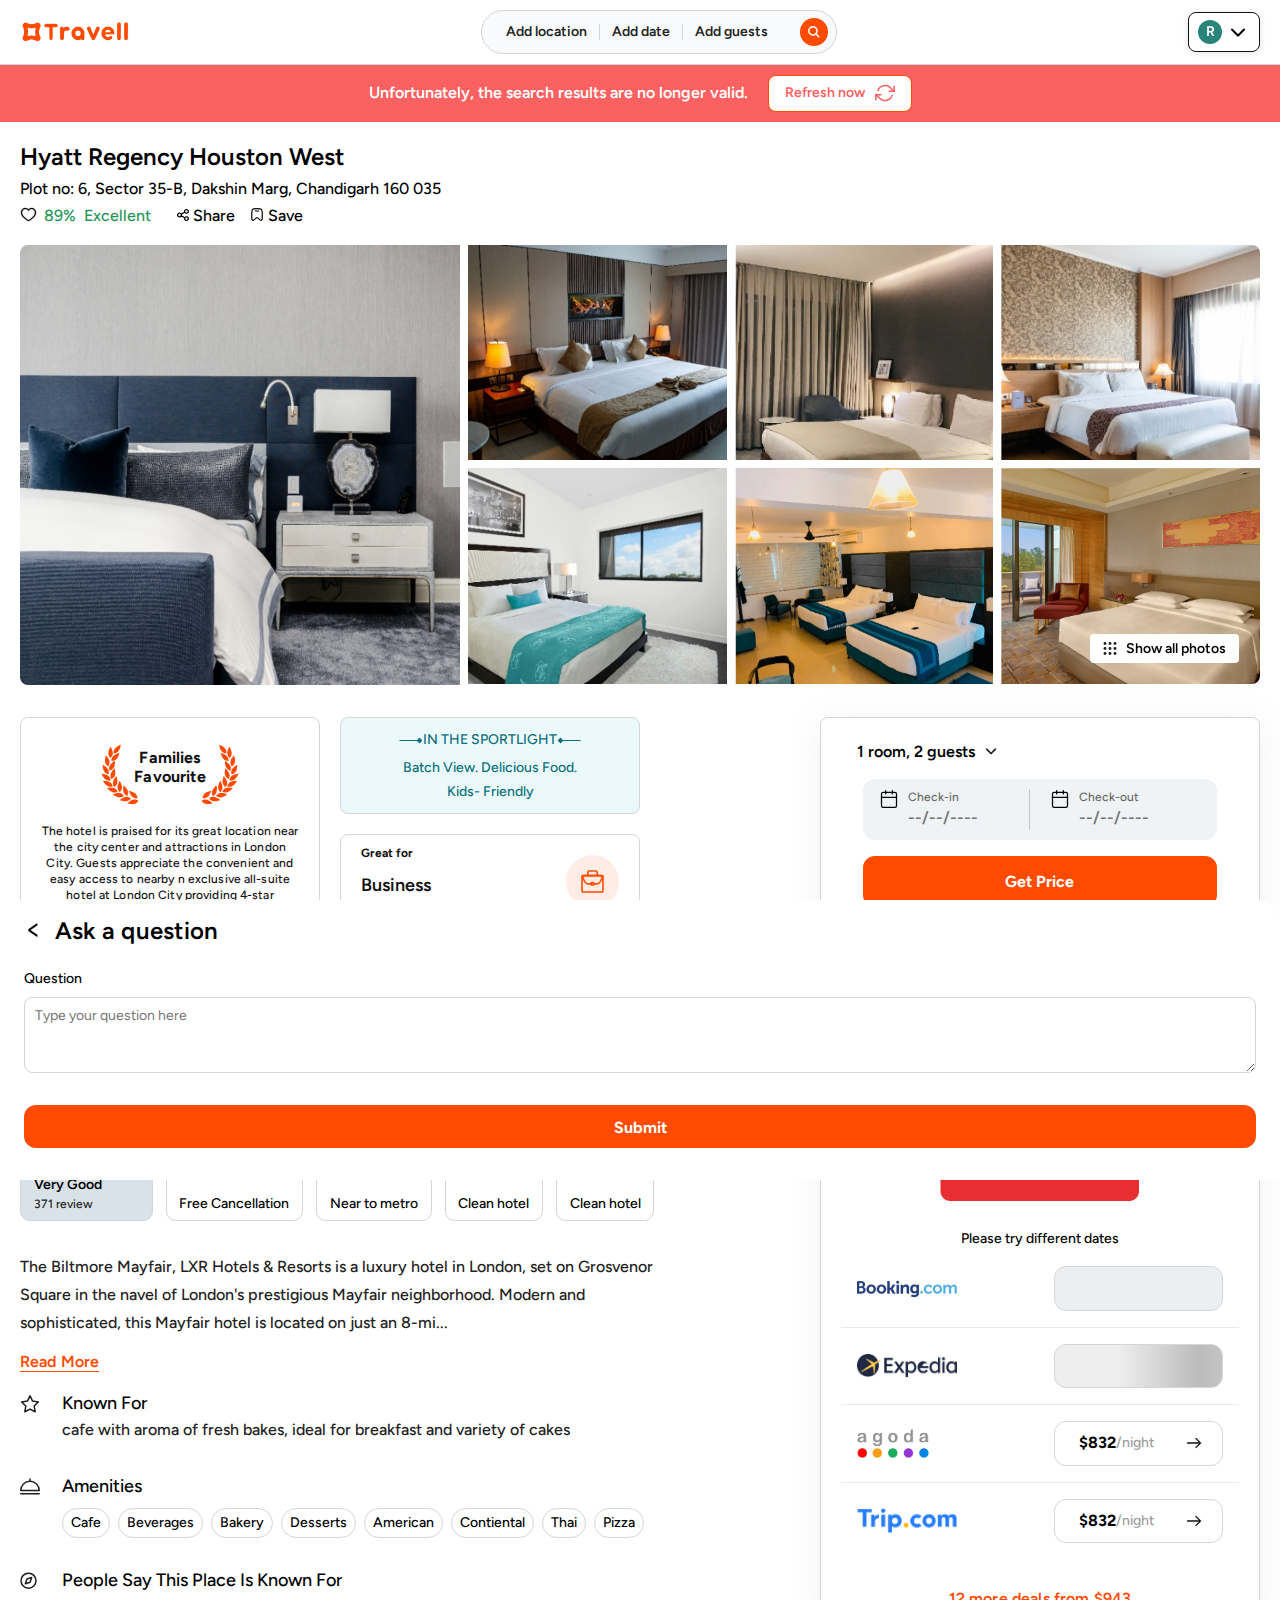
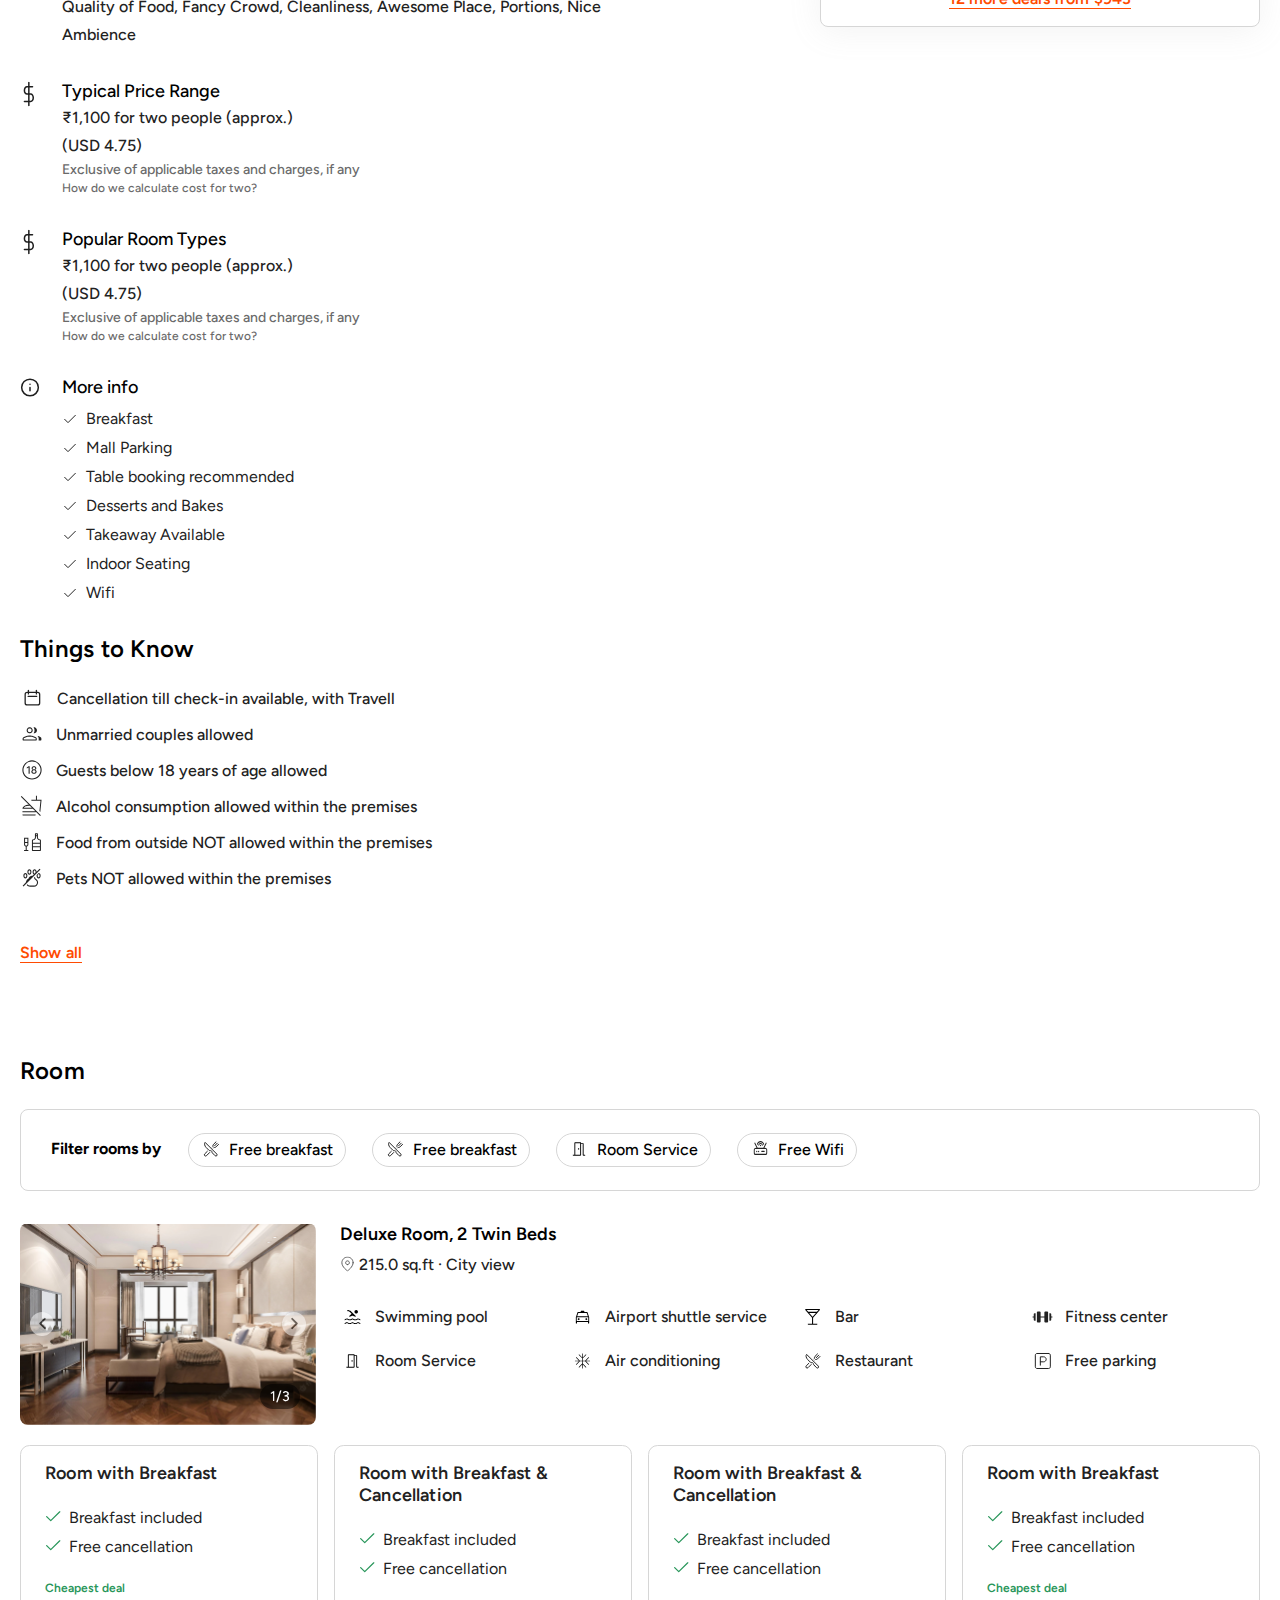
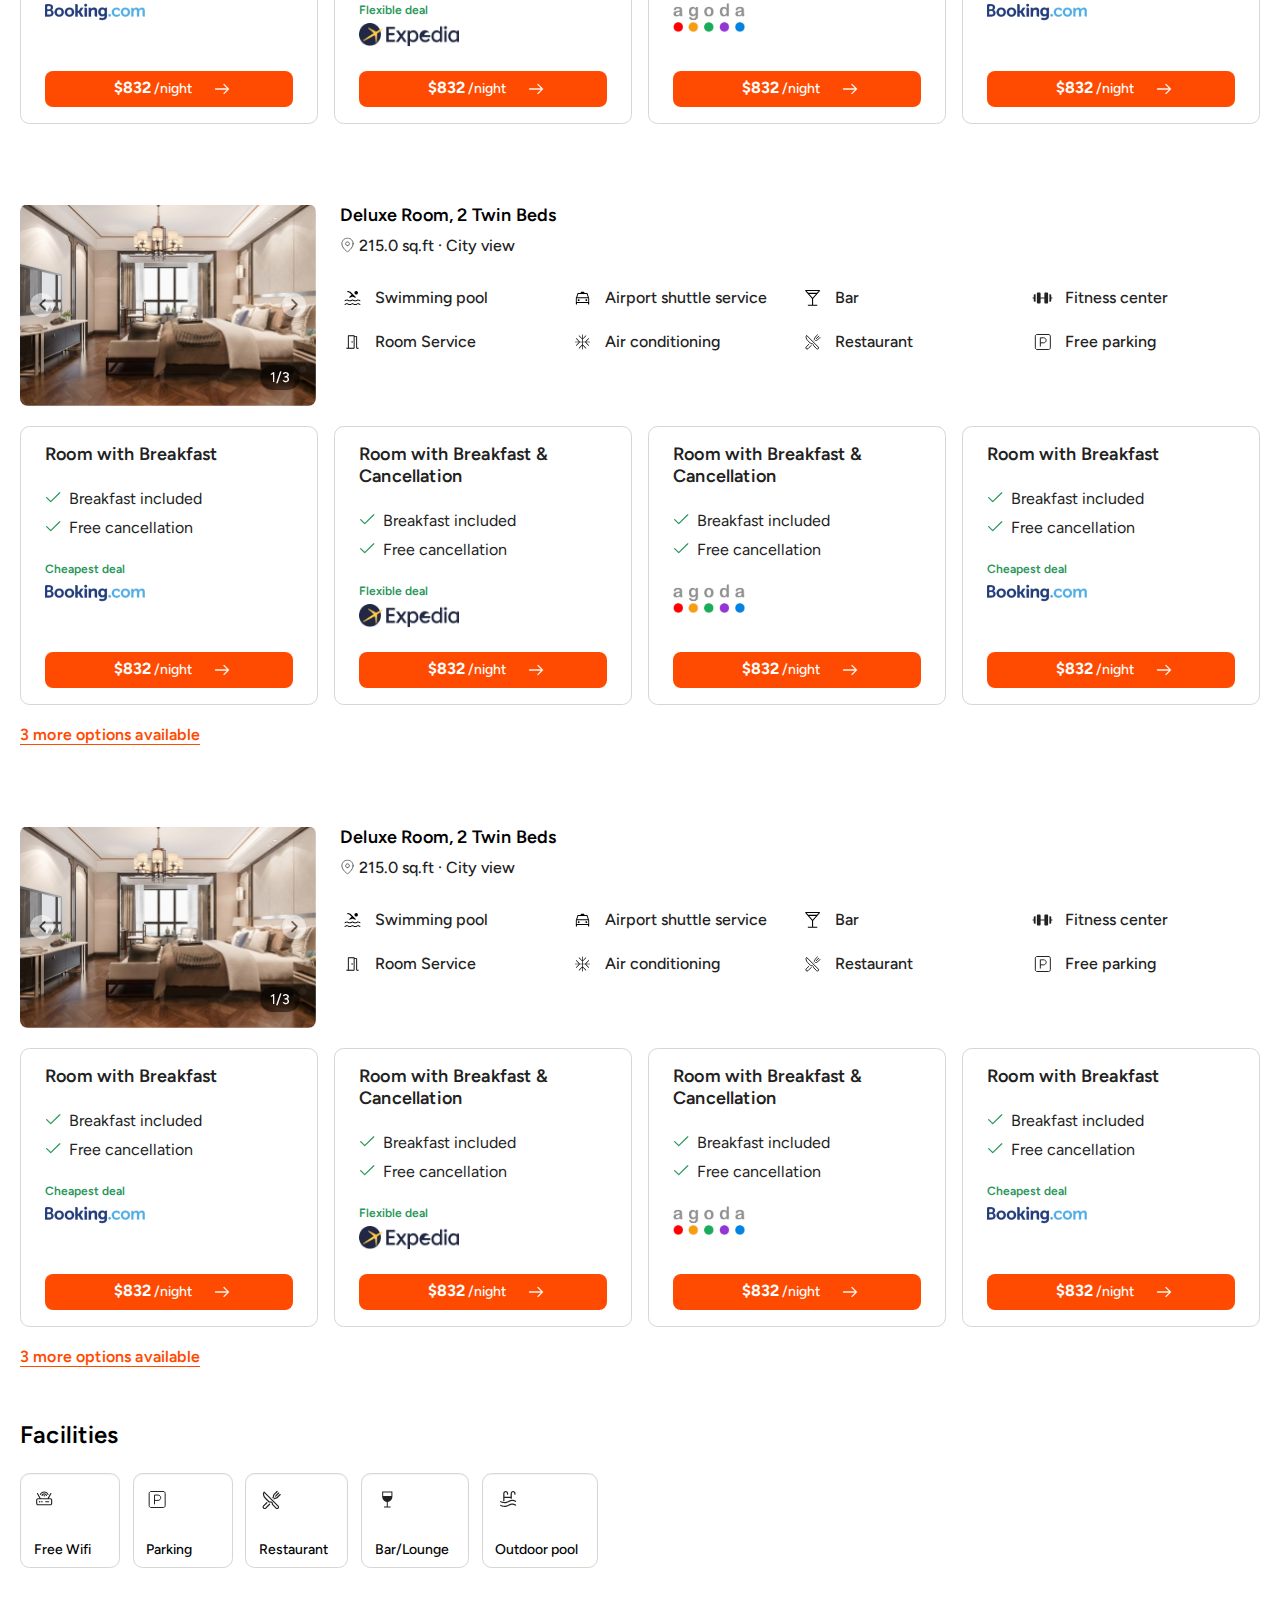
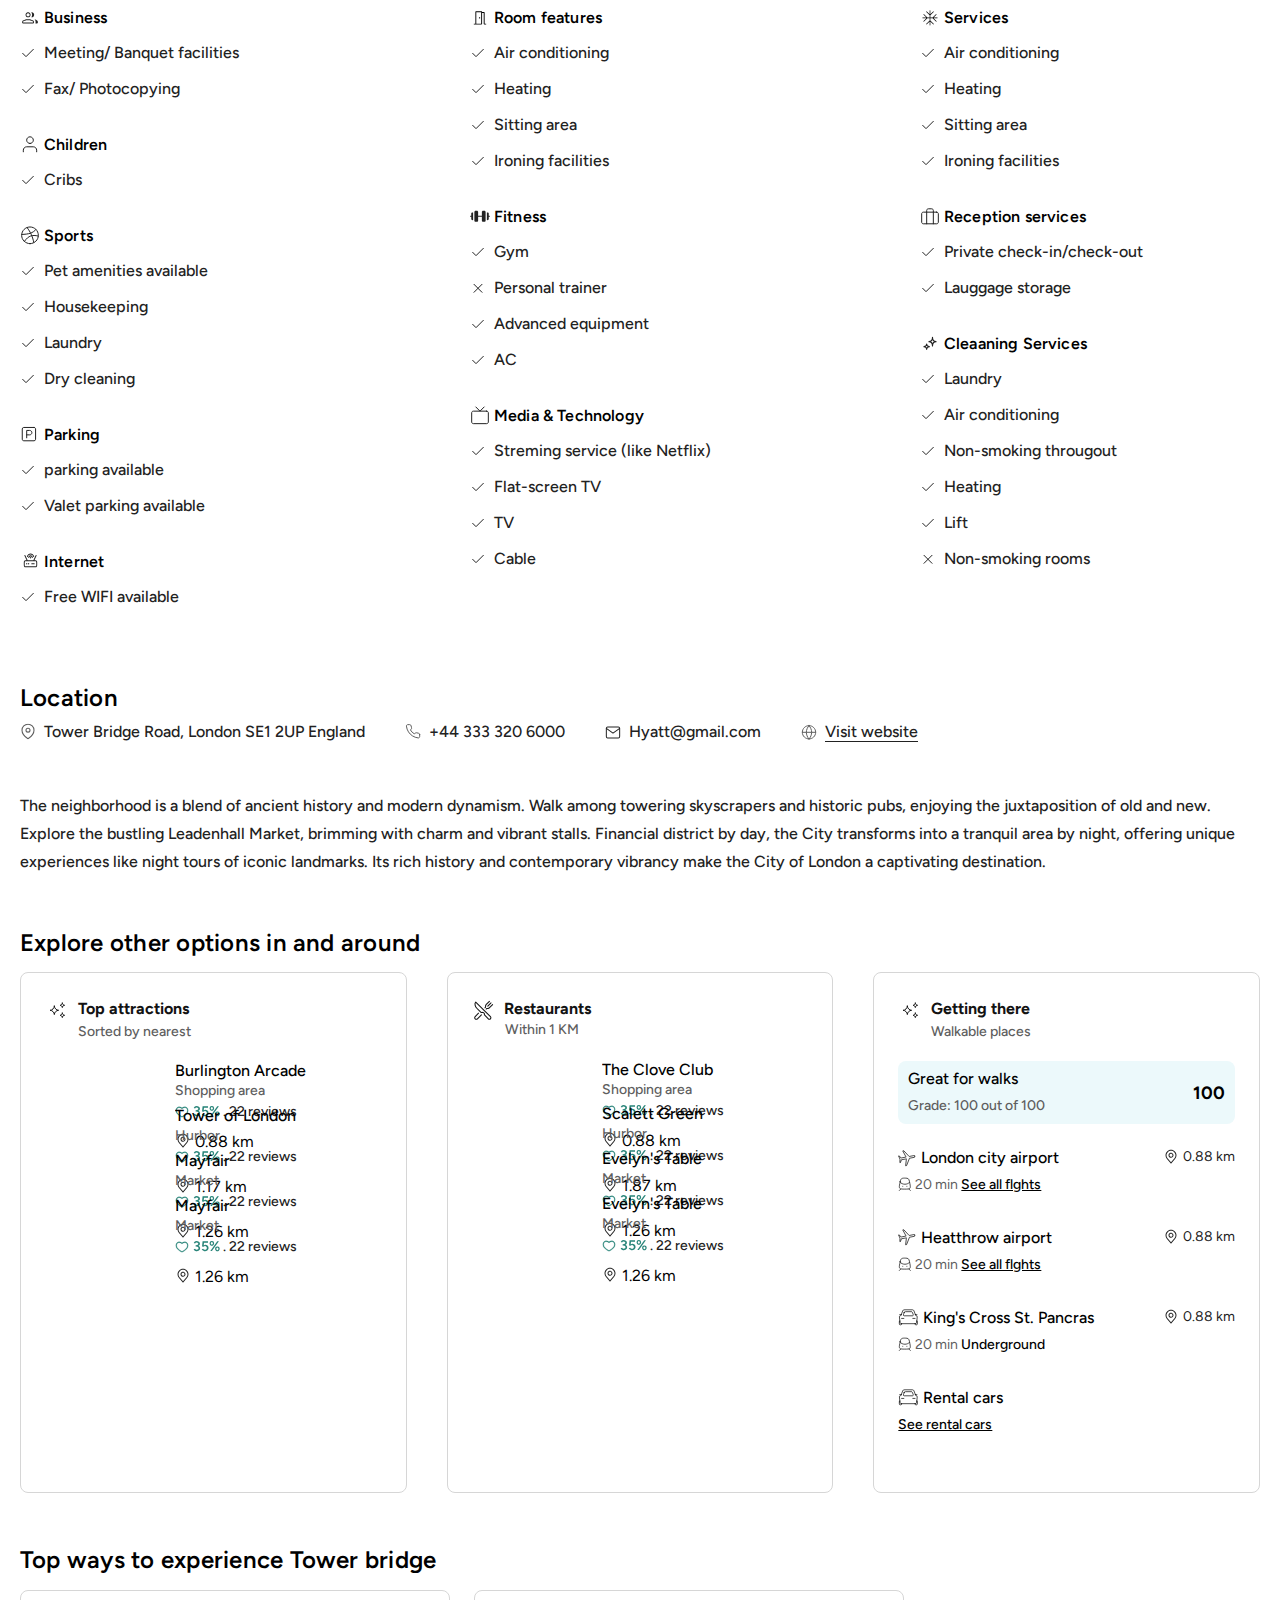
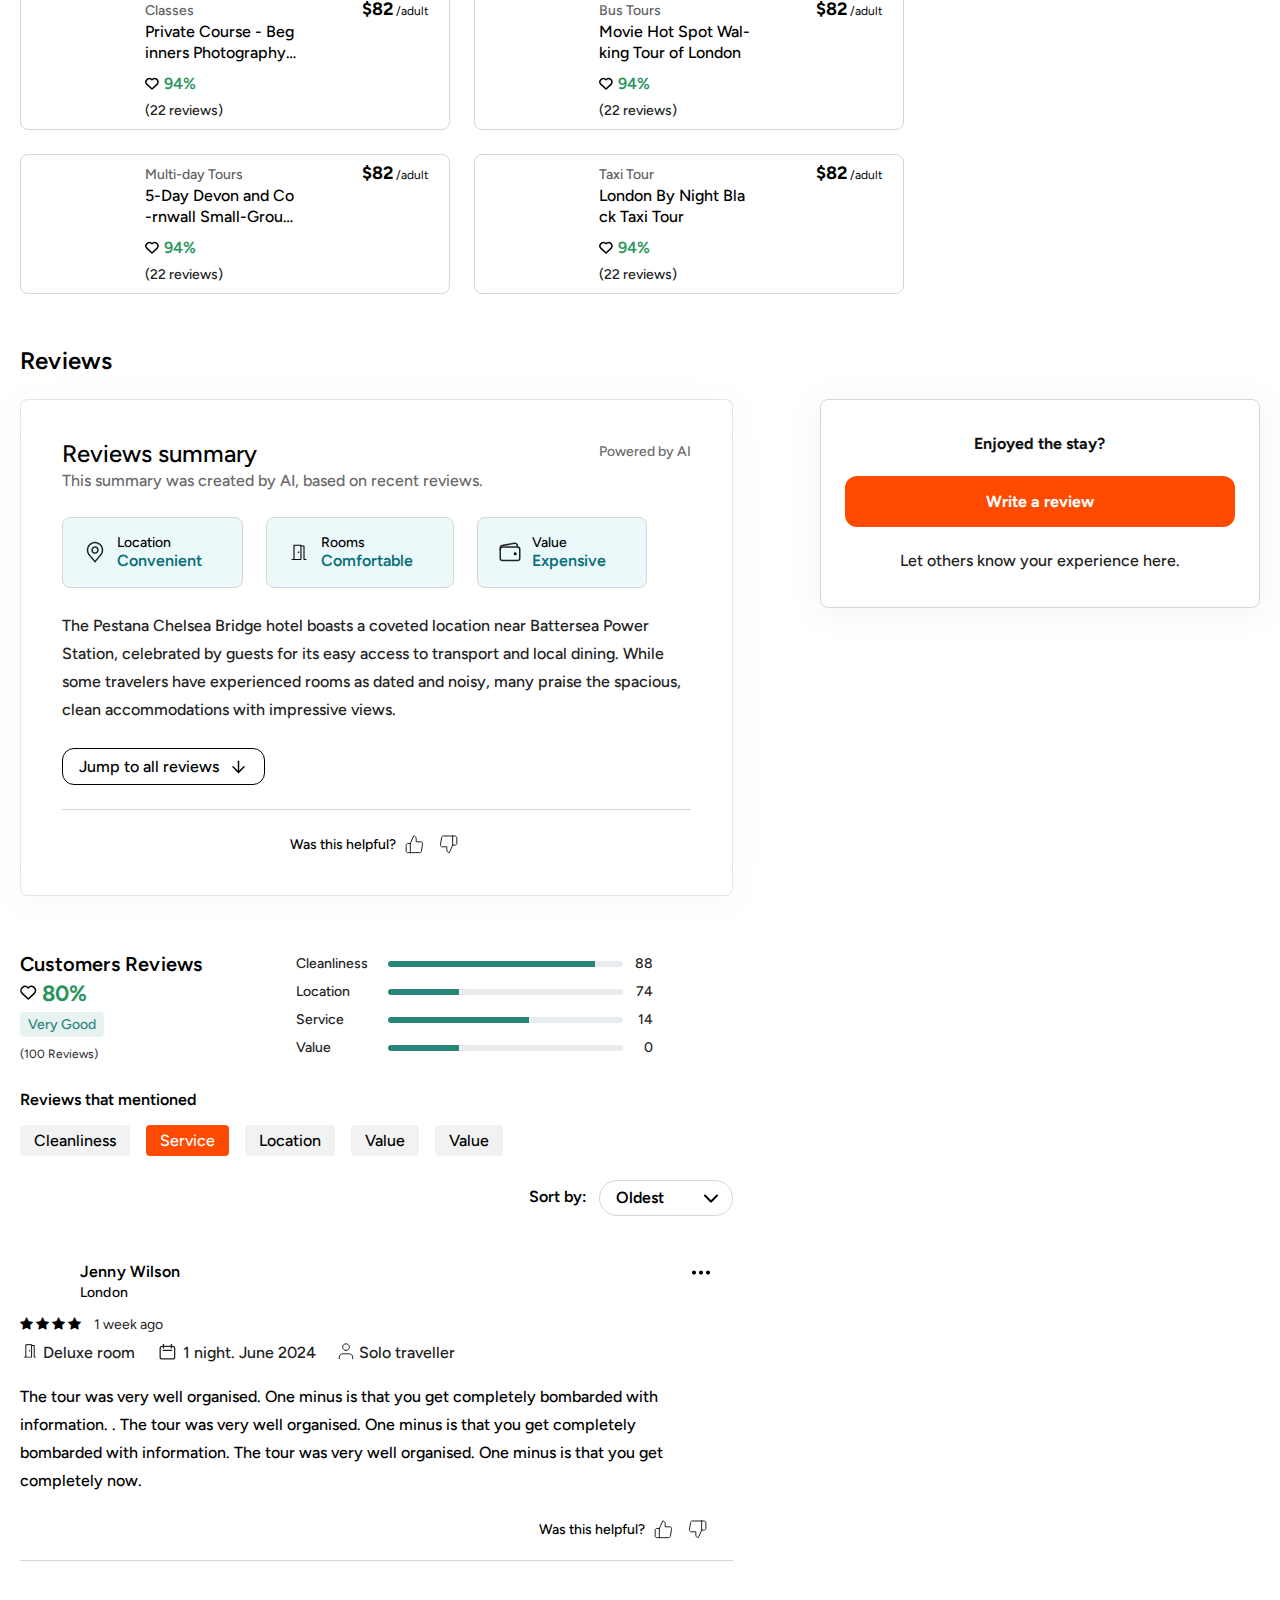
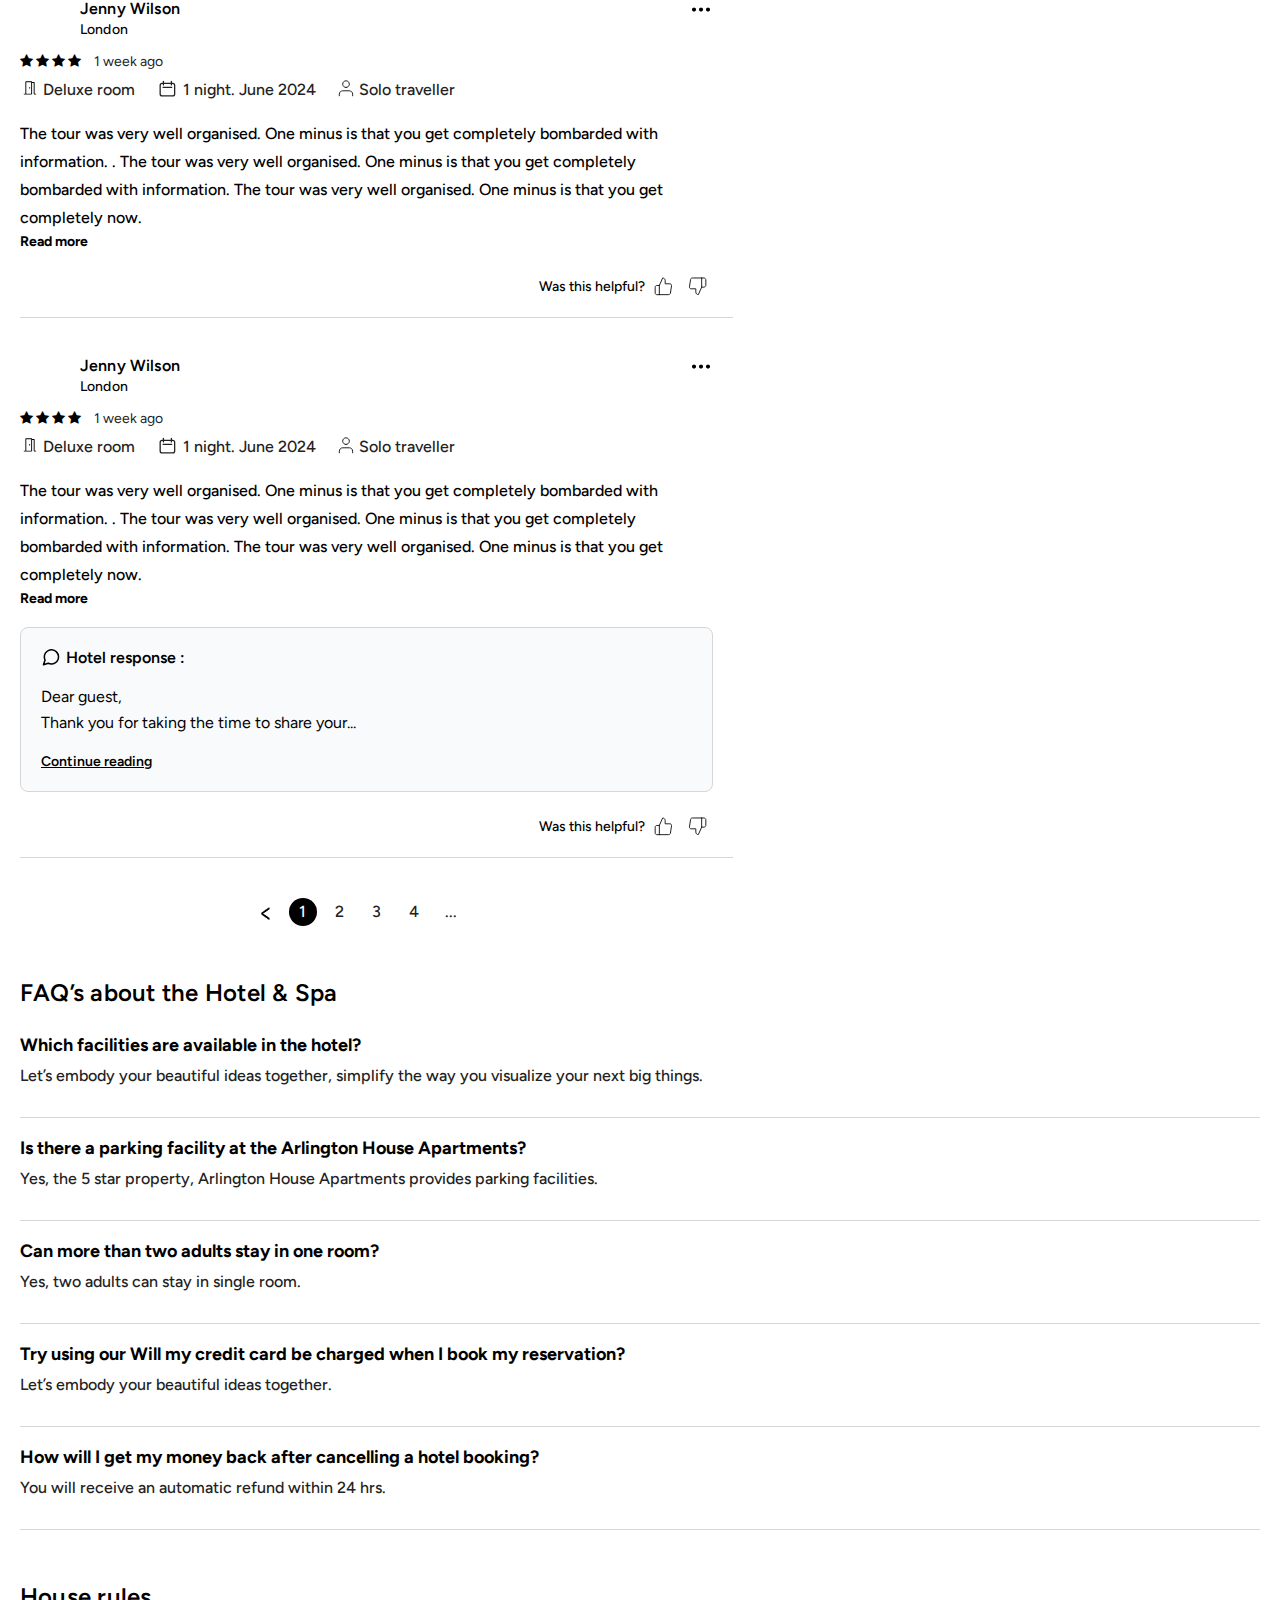
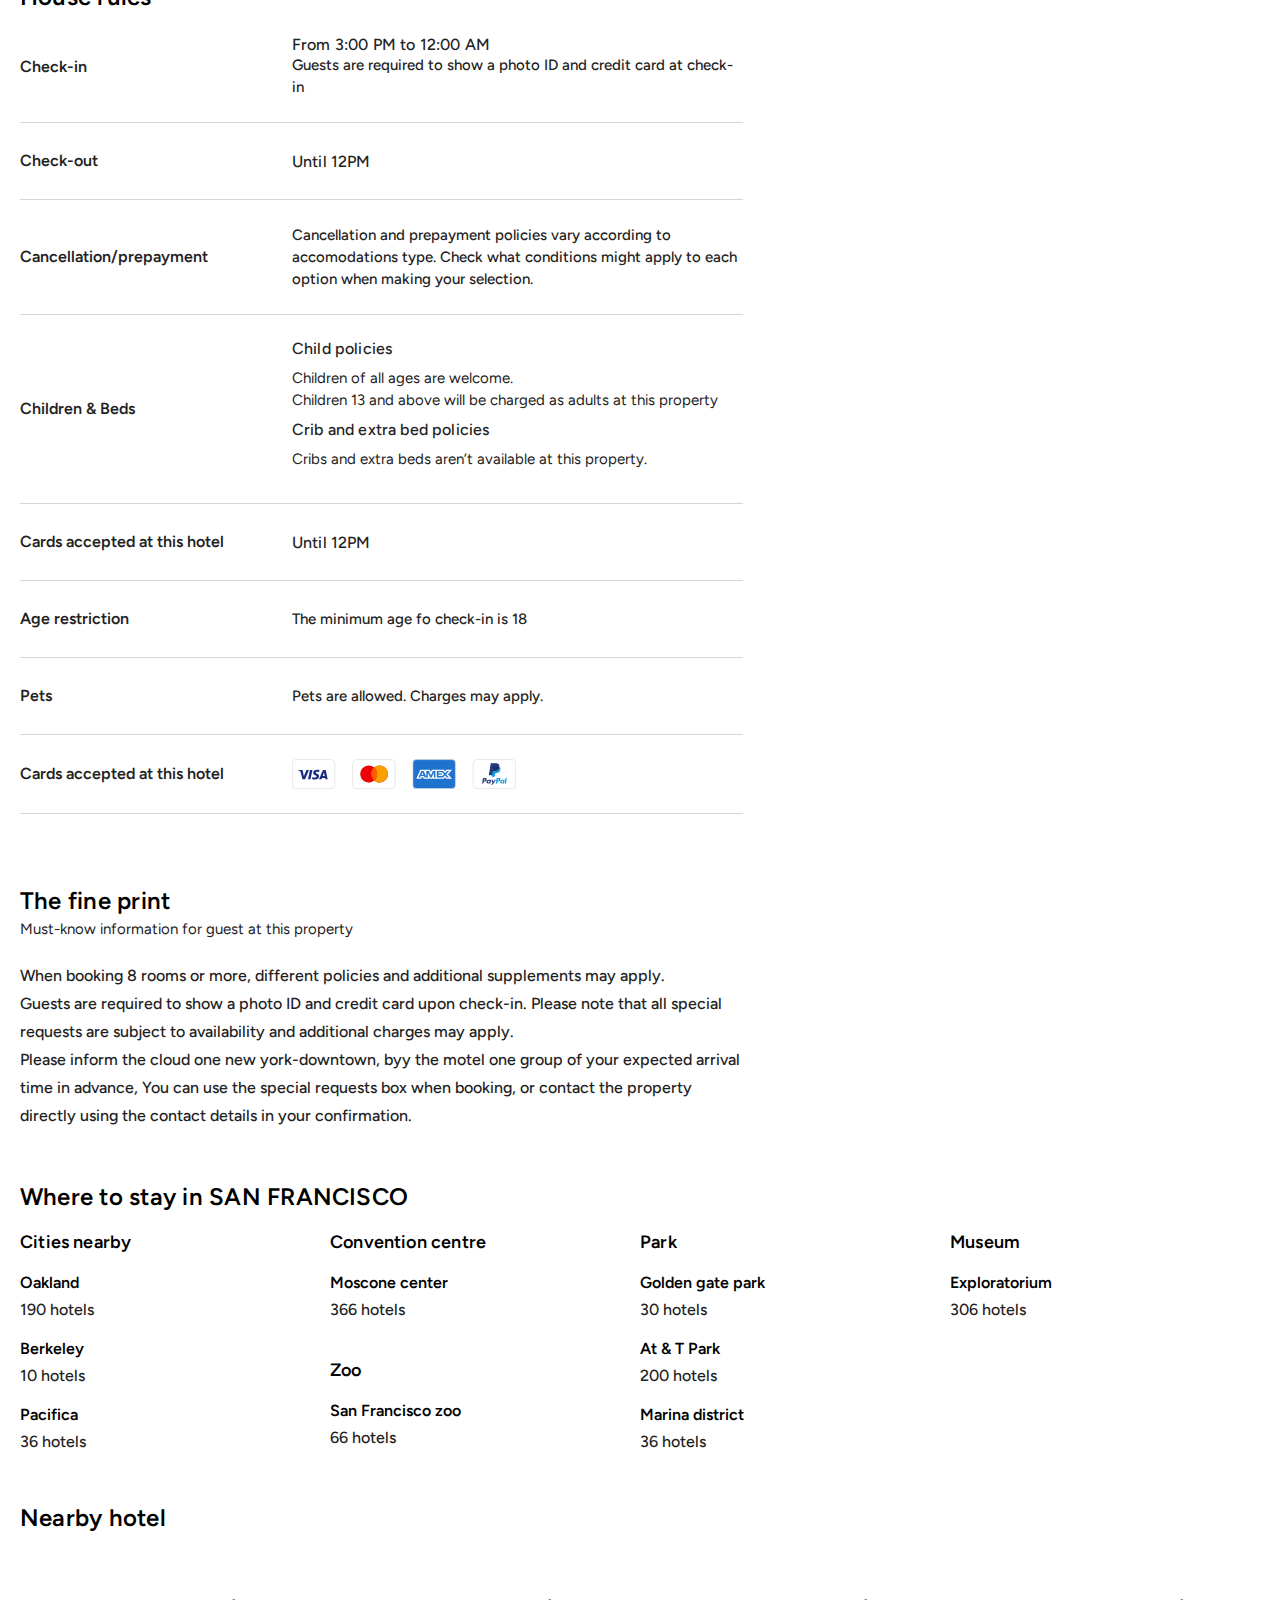
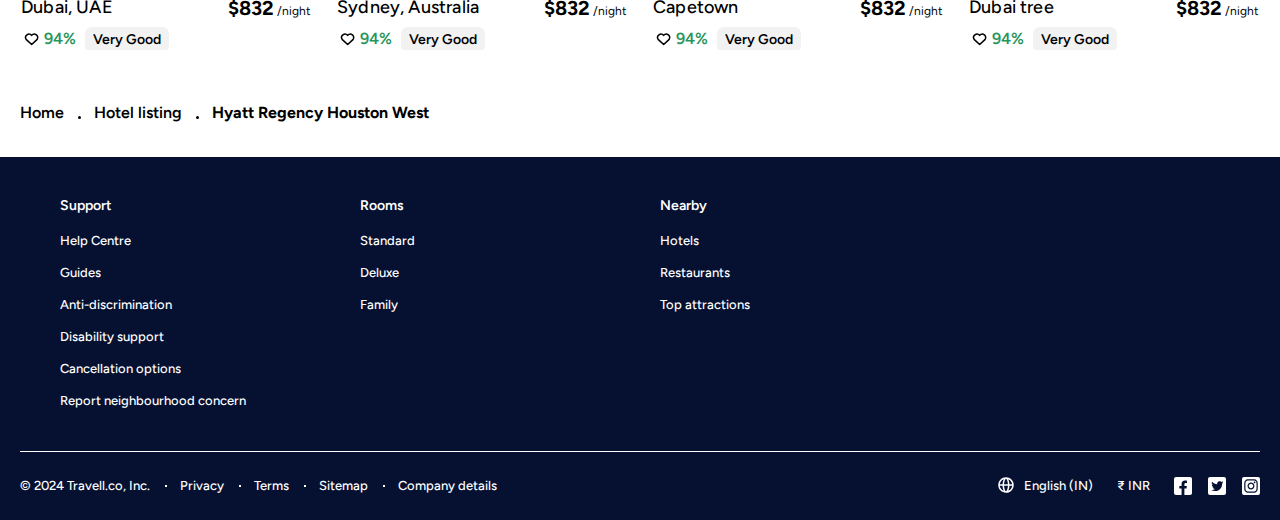
==== commit 75c7eb87: "Added more information in Overview Section" ====
--- a/index.html
+++ b/index.html
@@ -486,6 +486,91 @@
                   <p class="tr-content">The Biltmore Mayfair, LXR Hotels &amp; Resorts is a luxury hotel in London, set on Grosvenor Square in the navel of London's prestigious Mayfair neighborhood. Modern and sophisticated, this Mayfair hotel is located on just an 8-minute walk from Hyde Park. As the first-ever LXR Hotels and Resorts property in Europe, The Biltmore Mayfair provides highly curated service. All 308 rooms and suites feature ultra sophisticated interior, bespoke furnishings, free WiFi, smart TVs and Italian marble bathrooms. Suites feature a separate living space and added luxurious bathroom amenities. For the ultimate comfort, some suites come with a kitchenette and four-poster beds. Savour exceptional international cuisine at the brasserie-style restaurant, The Betterment, overseen by renowned Michelin-starred Chef Jason Atherton. The seasonal menu is always exceptional. Indulge further with an alfresco dining at the intimate space of The Terrace. The Tea Lounge offers a wonderful afternoon tea experience and the Pine Bar is just the place for the finest wines and premium spirits. This Mayfair luxury hotel also holds a 300 sq.m. fitness suite with the latest Lite Fitness equipment and a host of flexible event spaces with natural light. The Kendal Suite is ideal for a business meeting for up to 25 people and the elegant, 5,380 square-foot ballroom is perfect for weddings and celebrations.</p>
                   <button class="tr-anchor-btn read-more-btn">Read More</button>
                 </div>
+
+                <div class="tr-overview-items">
+                  <div class="tr-overview-items-icon">
+                    <img src="images/icons/overview-star-icon.svg" alt="">
+                  </div>
+                  <div>
+                    <h4>Known For</h4>
+                    <p>cafe with aroma of fresh bakes, ideal for breakfast and variety of cakes</p>
+                  </div>
+                </div>
+
+                <div class="tr-overview-items">
+                  <div class="tr-overview-items-icon">
+                    <img src="images/icons/overview-beverages-icon.svg" alt="">
+                  </div>
+                  <div>
+                    <h4>Amenities</h4>
+                    <div class="tr-amenities-lists">
+                      <span>Cafe</span>
+                      <span>Beverages</span>
+                      <span>Bakery</span>
+                      <span>Desserts</span>
+                      <span>American</span>
+                      <span>Contiental</span>
+                      <span>Thai</span>
+                      <span>Pizza</span>
+                    </div>
+                  </div>
+                </div>
+
+                <div class="tr-overview-items">
+                  <div class="tr-overview-items-icon">
+                    <img src="images/icons/overview-compass-icon.svg" alt="">
+                  </div>
+                  <div>
+                    <h4>People Say This Place Is Known For</h4>
+                    <p>Quality of Food, Fancy Crowd, Cleanliness, Awesome Place, Portions, Nice Ambience</p>
+                  </div>
+                </div>
+
+                <div class="tr-overview-items">
+                  <div class="tr-overview-items-icon">
+                    <img src="images/icons/overview-dollar-icon.svg" alt="">
+                  </div>
+                  <div>
+                    <h4>Typical Price Range</h4>
+                    <p>₹1,100 for two people (approx.)</p>
+                    <p>(USD 4.75)</p>
+                    <div class="tr-price-desc">Exclusive of applicable taxes and charges, if any</div>
+                    <div class="tr-price-short-desc">How do we calculate cost for two?</div>
+                  </div>
+                </div>
+
+                <div class="tr-overview-items">
+                  <div class="tr-overview-items-icon">
+                    <img src="images/icons/overview-dollar-icon.svg" alt="">
+                  </div>
+                  <div>
+                    <h4>Popular Room Types</h4>
+                    <p>₹1,100 for two people (approx.)</p>
+                    <p>(USD 4.75)</p>
+                    <div class="tr-price-desc">Exclusive of applicable taxes and charges, if any</div>
+                    <div class="tr-price-short-desc">How do we calculate cost for two?</div>
+                  </div>
+                </div>
+
+                <div class="tr-overview-items">
+                  <div class="tr-overview-items-icon">
+                    <img src="images/icons/overview-info-icon.svg" alt="">
+                  </div>
+                  <div>
+                    <h4>More info</h4>
+                    <div class="tr-more-info">
+                      <ul>
+                        <li>Breakfast</li>
+                        <li>Mall Parking</li>
+                        <li>Table booking recommended</li>
+                        <li>Desserts and Bakes</li>
+                        <li>Takeaway Available</li>
+                        <li>Indoor Seating</li>
+                        <li>Wifi</li>
+                      </ul>
+                    </div>
+                  </div>
+                </div>
                 
                 <div class="tr-things-know">
                   <h3>Things to Know</h3>
@@ -748,7 +833,7 @@
             <div class="tr-hotel-lists-first">
               <div class="tr-hotel-deatils">
                 <div class="tr-hotal-image">
-                  <div id="roomSlider1" class="carousel slide" data-bs-ride="carousel">
+                  <div id="roomSlider1" class="carousel slide" data-bs-touch="false" data-bs-interval="false">
                     <!-- Indicators/dots -->
                     <div class="carousel-indicators">
                       <button type="button" data-bs-target="#roomSlider1" data-bs-slide-to="0" class="active">1</button>
@@ -877,7 +962,7 @@
               
               <div class="tr-hotel-deatils">
                 <div class="tr-hotal-image">
-                  <div id="roomSlider2" class="carousel slide" data-bs-ride="carousel">
+                  <div id="roomSlider2" class="carousel slide" data-bs-touch="false" data-bs-interval="false">
                     <!-- Indicators/dots -->
                     <div class="carousel-indicators">
                       <button type="button" data-bs-target="#roomSlider2" data-bs-slide-to="0" class="active">1</button>
@@ -1006,7 +1091,7 @@
 
               <div class="tr-hotel-deatils">
                 <div class="tr-hotal-image">
-                  <div id="roomSlider3" class="carousel slide" data-bs-ride="carousel">
+                  <div id="roomSlider3" class="carousel slide" data-bs-touch="false" data-bs-interval="false">
                     <!-- Indicators/dots -->
                     <div class="carousel-indicators">
                       <button type="button" data-bs-target="#roomSlider3" data-bs-slide-to="0" class="active">1</button>
@@ -1135,7 +1220,7 @@
 
               <div class="tr-hotel-deatils">
                 <div class="tr-hotal-image">
-                  <div id="roomSlider4" class="carousel slide" data-bs-ride="carousel">
+                  <div id="roomSlider4" class="carousel slide" data-bs-touch="false" data-bs-interval="false">
                     <!-- Indicators/dots -->
                     <div class="carousel-indicators">
                       <button type="button" data-bs-target="#roomSlider4" data-bs-slide-to="0" class="active">1</button>
@@ -1264,7 +1349,7 @@
 
               <div class="tr-hotel-deatils">
                 <div class="tr-hotal-image">
-                  <div id="roomSlider5" class="carousel slide" data-bs-ride="carousel">
+                  <div id="roomSlider5" class="carousel slide" data-bs-touch="false" data-bs-interval="false">
                     <!-- Indicators/dots -->
                     <div class="carousel-indicators">
                       <button type="button" data-bs-target="#roomSlider5" data-bs-slide-to="0" class="active">1</button>
@@ -1400,7 +1485,7 @@
             <div class="tr-hotel-lists-second">
               <div class="tr-hotel-deatils">
                 <div class="tr-hotal-image">
-                  <div id="roomSlider6" class="carousel slide" data-bs-ride="carousel">
+                  <div id="roomSlider6" class="carousel slide" data-bs-touch="false" data-bs-interval="false">
                     <!-- Indicators/dots -->
                     <div class="carousel-indicators">
                       <button type="button" data-bs-target="#roomSlider6" data-bs-slide-to="0" class="active">1</button>
@@ -1528,7 +1613,7 @@
               </div>
               <div class="tr-hotel-deatils">
                 <div class="tr-hotal-image">
-                  <div id="roomSlider7" class="carousel slide" data-bs-ride="carousel">
+                  <div id="roomSlider7" class="carousel slide" data-bs-touch="false" data-bs-interval="false">
                     <!-- Indicators/dots -->
                     <div class="carousel-indicators">
                       <button type="button" data-bs-target="#roomSlider7" data-bs-slide-to="0" class="active">1</button>
@@ -1656,7 +1741,7 @@
               </div>
               <div class="tr-hotel-deatils">
                 <div class="tr-hotal-image">
-                  <div id="roomSlider8" class="carousel slide" data-bs-ride="carousel">
+                  <div id="roomSlider8" class="carousel slide" data-bs-touch="false" data-bs-interval="false">
                     <!-- Indicators/dots -->
                     <div class="carousel-indicators">
                       <button type="button" data-bs-target="#roomSlider8" data-bs-slide-to="0" class="active">1</button>
@@ -1784,7 +1869,7 @@
               </div>
               <div class="tr-hotel-deatils">
                 <div class="tr-hotal-image">
-                  <div id="roomSlider9" class="carousel slide" data-bs-ride="carousel">
+                  <div id="roomSlider9" class="carousel slide" data-bs-touch="false" data-bs-interval="false">
                     <!-- Indicators/dots -->
                     <div class="carousel-indicators">
                       <button type="button" data-bs-target="#roomSlider9" data-bs-slide-to="0" class="active">1</button>
--- a/css/style.css
+++ b/css/style.css
@@ -145,7 +145,20 @@
     transform: translateY(-5px);
   }
 }
-
+.tr-custom-scrollbar::-webkit-scrollbar {
+  width: 10px;
+}
+.tr-custom-scrollbar::-webkit-scrollbar-track {
+  box-shadow: inset 0 0 5px grey; 
+  border-radius: 10px;
+}
+.tr-custom-scrollbar::-webkit-scrollbar-thumb {
+  background: #D6D6D6; 
+  border-radius: 10px;
+}
+.tr-custom-scrollbar::-webkit-scrollbar-thumb:hover {
+  background: #D6D6D6; 
+}
 .tr-show-all a {
   font-weight: 600;
   font-size: 16px;
@@ -298,6 +311,13 @@
   display: none;
 }
 
+.list-content li {
+  display: none;
+}
+.list-content li.visible {
+  display: list-item;
+}
+
 /******* HEADER Start *******/
 header {
   border-bottom: 1px solid #D6D6D6;
@@ -305,7 +325,7 @@
   position: sticky;
   top: 0;
   background: #ffffff;
-  z-index: 999;
+  z-index: 1001;
 }
 header .tr-header {
   display: flex;
@@ -412,6 +432,10 @@
   pointer-events: none;
 }
 header .tr-mobile {
+  display: none;
+}
+header .tr-header.explore-page .tr-utility-nav .nav-item.tr-dates,
+header .tr-header.explore-page .tr-utility-nav .nav-item.tr-guest {
   display: none;
 }
 
@@ -893,7 +917,7 @@
   left: 0;
   width: 100%;
   opacity: 0.8;
-  z-index: 2;
+  z-index: 999;
 }
 #overLay.active {
   display: block;
@@ -906,7 +930,7 @@
   position: fixed;
   top: 0;
   left: -100%;
-  z-index: 999;
+  z-index: 1001;
   width: 100%;
   height: 100%;
   transition: all .3s ease;
@@ -997,7 +1021,8 @@
 }
 .tr-hotel-informations .tr-hotel-info .tr-raiting {
   display: flex;
-  margin-top: 6px;
+  align-items: center;
+  margin-top: 8px;
 }
 .tr-hotel-informations .tr-hotel-info .tr-raiting a {
   font-size: 16px;
@@ -1005,6 +1030,39 @@
   color: #000000;
   margin-right: 15px;
   padding-left: 18px;
+}
+.tr-hotel-informations .tr-hotel-info .tr-review-with-perc {
+  display: flex;
+}
+.tr-hotel-informations .tr-hotel-info .tr-review-with-perc .tr-heart {
+  background-color: #28965A;
+  background-image: url(../images/icons/heart-white-icon.svg);
+  background-repeat: no-repeat;
+  background-size: 11px;
+  background-position: center;
+  line-height: 24px;
+  width: 20px;
+  height: 20px;
+  display: block;
+  border-radius: 10px;
+  margin-right: 8px;
+}
+.tr-hotel-informations .tr-hotel-info .tr-review-with-perc .tr-heart.tr-excellent {
+  background-color: #28965A;
+}
+.tr-hotel-informations .tr-hotel-info .tr-ranting-percent {
+  font-size: 16px;
+  font-weight: 700;
+  color: #171717;
+  margin-right: 8px;
+}
+.tr-hotel-informations .tr-hotel-info .tr-review-name {
+  font-size: 16px;
+  font-weight: 700;
+  margin-right: 24px;
+}
+.tr-hotel-informations .tr-hotel-info .tr-review-name.tr-excellent {
+  color: #28965A;
 }
 .tr-hotel-informations .tr-hotel-info .tr-raiting a.tr-excellent {
   color: #28965A;
@@ -1114,7 +1172,7 @@
   color: #121212;
 }
 .tr-hotel-certificated .tr-families-favourite p {
-  font-weight: 600;
+  font-weight: 500;
   font-size: 12px;
   line-height: 16px;
   letter-spacing: 0.01em;
@@ -1367,6 +1425,12 @@
   padding: 6px 12px;
   line-height: 20px;
 }
+.tr-room-section .tr-room-filters .tr-filter-list label br {
+  display: none;
+}
+.tr-room-section .tr-room-filters .tr-filter-list label:hover {
+  background: #F0F3F5;
+}
 .tr-room-section .tr-room-filters .tr-filter-list svg {
   margin: -4px 8px 0 0;
 }
@@ -1487,6 +1551,9 @@
   width: 25px;
   margin-right: 10px;
 }
+.tr-room-section .tr-hotel-deatil ul li br {
+  display: none;
+}
 
 .tr-room-section .tr-hotel-price-lists {
   display: flex;
@@ -1956,6 +2023,7 @@
 }
 .tr-top-ways-section .tr-top-ways-lists .tr-top-ways-list .tr-details {
   padding-left: 16px;
+  width: calc(100% - 100px);
 }
 .tr-top-ways-section .tr-top-ways-lists .tr-top-ways-list .tr-place-name a {
   color: #000000;
@@ -2050,6 +2118,18 @@
   width: 24px;
   display: inline-block;
   margin-left: -12px;
+  position: relative;
+}
+.tr-review-section .tr-power-by ul li .tr-2-star-icon {
+  background-image: url(../images/icons/2-star-icon.svg);
+  background-repeat: no-repeat;
+  background-position: center;
+  background-size: 16px;
+  position: absolute;
+  top: 0;
+  left: 0;
+  width: 100%;
+  height: 100%;
 }
 .tr-review-section .tr-power-by span {
   font-size: 14px;
@@ -2676,9 +2756,14 @@
   border-radius: 12px;
   overflow: hidden;
 }
+.tr-nearby-hotel-list .tr-hotel-img img {
+  transition: all .5s ease;
+}
 .tr-nearby-hotel-list .tr-hotel-img:hover img {
   transform: scale(1.1);
-  transition: all .5s ease;
+}
+.tr-nearby-hotel-list .tr-hotel-name {
+  width: calc(100% - 82px);
 }
 .tr-nearby-hotel-list .tr-hotel-name a {
   color: #000000;
@@ -3351,7 +3436,7 @@
   left: 100%;
   width: 100%;
   transition: all .5s ease;
-  z-index: 999;
+  z-index: 1001;
   overflow: auto;
   overflow-y: auto;
   scroll-snap-type: x mandatory;
@@ -3432,6 +3517,8 @@
 }
 .tr-gallery-popup img {
   border-radius: 8px;
+  width: 100%;
+  height: 100%;
 }
 .tr-gallery-popup .tr-gallery-categories {
   padding: 30px 92px;
@@ -3589,7 +3676,7 @@
   bottom: 0;
   left: 100%;
   transition: all .3s ease;
-  z-index: 999;
+  z-index: 1001;
 }
 .tr-write-review-modal::-webkit-scrollbar {
   display: none;
@@ -3744,19 +3831,19 @@
   max-height: 180px;
   margin-top: 0;
 }
-.tr-write-review-modal .tr-file-upload {
+.tr-file-upload {
   background-color: rgba(214, 214, 214, 0.5);
   border-radius: 8px;
   padding: 12px 20px;
 }
-.tr-write-review-modal .tr-image-upload-wrap {
+.tr-file-upload .tr-image-upload-wrap {
   font-size: 16px;
   line-height: 28px;
   color: #000000;
   position: relative;
   text-align: center;
 }
-.tr-write-review-modal .tr-file-upload-input {
+.tr-file-upload .tr-file-upload-input {
   position: absolute;
   left: 0;
   margin: 0;
@@ -3767,15 +3854,15 @@
   opacity: 0;
   cursor: pointer;
 }
-.tr-write-review-modal .tr-image-upload-wrap svg {
+.tr-file-upload .tr-image-upload-wrap svg {
   width: 24px;
   height: 24px;
 }
-.tr-write-review-modal .tr-drag-image span {
+.tr-file-upload .tr-drag-image span {
   font-size: 14px;
   color: #6A6A6A;
 }
-.tr-write-review-modal .tr-file-upload-content {
+.tr-file-upload .tr-file-upload-content {
   display: none;
   text-align: center;
   max-height: 200px;
@@ -3784,7 +3871,7 @@
   padding: 20px;
   position: relative;
 }
-.tr-write-review-modal .tr-remove-image {
+.tr-file-upload .tr-remove-image {
   font-size: 12px;
   width: 25px;
   height: 25px;
@@ -3799,7 +3886,7 @@
   top: 10px;
   right: 10px;
 }
-.tr-write-review-modal button.tr-popup-btn {
+.tr-file-upload button.tr-popup-btn {
   line-height: 19px;
   margin-top: 0;
 }
@@ -3990,6 +4077,8 @@
   padding: 16px;
   position: absolute;
   width: 326px;
+  max-height: 350px;
+  overflow-y: auto;
   left: 0;
   top: 59px;
   background: #FFFFFF;
@@ -4015,15 +4104,15 @@
 .tr-search-hotel .tr-recent-searchs-modal ul {
   flex-wrap: wrap;
 }
-.tr-search-hotel .tr-recent-searchs-modal ul li {
+.tr-search-hotel .tr-recent-searchs-modal li {
   border-top: 1px solid #D6D6D6;
   padding: 16px 0;
 }
-.tr-search-hotel .tr-recent-searchs-modal ul li:first-child {
+.tr-search-hotel .tr-recent-searchs-modal li:first-child {
   padding-top: 0;
   border-top-color: transparent;
 }
-.tr-search-hotel .tr-recent-searchs-modal ul li:last-child {
+.tr-search-hotel .tr-recent-searchs-modal li:last-child {
   padding-bottom: 0;
 }
 .tr-search-hotel .tr-recent-searchs-modal .tr-place-info {
@@ -4038,11 +4127,14 @@
   border-radius: 8px;
 }
 .tr-search-hotel .tr-recent-searchs-modal .tr-location-icon {
+  display: flex;
+  align-items: center;
+  justify-content: center;
   background-color: rgba(214, 214, 214, 0.3);
-  background-image: url(../images/icons/map-pin-icon.svg);
+  /*background-image: url(../images/icons/map-pin-icon.svg);
   background-repeat: no-repeat;
   background-position: center;
-  background-size: 16px;
+  background-size: 16px;*/
   border-radius: 100px;
   width: 28px;
   height: 28px;
@@ -4267,6 +4359,9 @@
   border-radius: 12px;
   overflow: hidden;
 }
+.tr-more-places-list .tr-hotel-img img {
+  transition: all .5s ease;
+}
 .tr-more-places-list .tr-hotel-img:hover img {
   transform: scale(1.1);
   transition: all .5s ease;
@@ -4282,6 +4377,10 @@
   font-weight: 600;
   line-height: 19px;
   transition: all .3s ease;
+  display: block;
+  white-space: nowrap;
+  overflow: hidden;
+  text-overflow: ellipsis;
 }
 .tr-more-places-list .tr-hotel-facilities {
   margin-top: 8px;
@@ -4522,6 +4621,7 @@
   font-size: 16px;
   padding: 0 0 0 12px;
   position: relative;
+  flex: none;
 }
 .tr-title-filter-section .custom-select .select-selected {
   border: transparent;
@@ -4817,17 +4917,27 @@
 .tr-room-section-2 .tr-hotel-deatil h2 {
   line-height: 26px;
   margin-bottom: 0;
+  white-space: nowrap;
+  max-width: 50%;
+  overflow: hidden;
+  text-overflow: ellipsis;
+}
+.tr-room-section-2 .tr-hotel-deatil h2 a {
+  color: #000000;
+  border-bottom: 1px solid transparent;
+}
+.tr-room-section-2 .tr-hotel-deatil h2 a:hover {
+  border-color: #000000;
 }
 .tr-room-section-2 .tr-heading-with-rating {
   display: flex;
-  align-items: center;
   margin-bottom: 4px;
 }
 .tr-room-section-2 .tr-heading-with-rating .tr-rating {
   display: flex;
   gap: 4px;
   line-height: 19px;
-  margin-top: -2px;
+  margin-top: -1px;
   margin-left: 8px;
 }
 .tr-room-section-2 .tr-heading-with-rating .tr-rating span {
@@ -4893,25 +5003,25 @@
   display: block;
   margin-top: 4px;
 }
-.tr-room-section-2 .tr-hotel-deatil .tr-more-facilities ul {
+/*.tr-room-section-2 .tr-hotel-deatil .tr-more-facilities ul {
   display: flex;
   flex-wrap: wrap;
-}
+}*/
 .tr-room-section-2 .tr-hotel-deatil .tr-more-facilities ul li {
   font-size: 14px;
   line-height: 17px;
   color: #232A2F;
-  padding-right: 11px;
+/*  padding-right: 11px;*/
   position: relative;
 }
-.tr-room-section-2 .tr-hotel-deatil .tr-more-facilities ul li:not(:last-child):after {
+/*.tr-room-section-2 .tr-hotel-deatil .tr-more-facilities ul li:not(:last-child):after {
   content: "";
   position: absolute;
   top: 8px;
   right: 5px;
   border: 1px solid #222222;
   opacity: 0.8;
-}
+}*/
 
 .tr-room-section-2 .tr-hotel-price-section {
   width: 250px;
@@ -5088,6 +5198,13 @@
   width: 1px;
   height: 20px;
   background: #FFFFFF;
+}
+.tr-hotels-not-available {
+  display: flex;
+  justify-content: center;
+  font-size: 18px;
+  border-top: 1px solid #D6D6D6;
+  padding: 100px 0;
 }
 /******* ROOM End *******/
 
@@ -5207,6 +5324,12 @@
   width: 100%;
   margin-top: 10px;
 }
+#mapModal .tr-room-section-2 .tr-hotel-price-section .tr-deal,
+#mapModal .tr-room-section-2 .tr-hotel-price-lists .tr-anchor-btn,
+#mapModal .tr-room-section-2 .tr-hotel-price-lists .tr-hotel-price-list:not(:first-child),
+#mapModal .tr-login-for-more-options {
+  display: none;
+}
 #mapModal .tr-room-section-2 .tr-hotel-price-lists .tr-hotel-price-list {
   margin-bottom: 0;
 }
@@ -5391,18 +5514,25 @@
 .accordion-items-content .accordion-collapse {
   padding-top: 16px;
 }
-
+.tr-room-section-2 .tr-hotel-deatil .accordion-items-content .tr-more-facilities {
+  margin-top: 0;
+}
 .tr-listing-without-dates-1 .tr-room-section-2 .tr-hotel-deatil .tr-more-facilities ul {
-  margin-bottom: 16px;
+  /*margin-bottom: 16px;*/
+  padding-left: 20px;
 }
 .tr-listing-without-dates-1 .tr-room-section-2 .tr-hotel-deatil .tr-more-facilities ul:last-child {
   margin-bottom: 0;
 }
 .tr-listing-without-dates-1 .tr-room-section-2 .tr-hotel-deatil .tr-more-facilities ul li {
   font-size: 16px;
+  font-weight: 400;
   line-height: 19px;
   color: #222222;
-}
+  list-style: disc;
+  margin-bottom: 5px;
+}
+
 .tr-listing-without-dates-1 .tr-room-section-2 .tr-hotel-deatil .tr-hotel-facilities {
   padding: 0;
 }
@@ -5428,17 +5558,16 @@
   margin: 0 7px 0 0;
 }
 .tr-view-availability {
-  margin-top: 12px;
-  text-align: right;
+  position: absolute;
+  top: 32px;
+  right: 0;
 }
 .tr-listing-without-dates-1 .tr-view-availability button.tr-btn {
-  font-weight: 600;
-  color: #FF4B01;
   background-color: #FFFFFF;
-  border-radius: 8px;
-  border: 1px solid #FF4B01;
-  width: 180px;
-  padding: 11.2px 10px;
+  font-weight: 600;
+  line-height: 17px;
+  color: #09707A;
+  padding: 0;
 }
 
 .tr-date-section input[type="text"].tr-room-guest {
@@ -5464,6 +5593,96 @@
 .tr-date-section input[type="text"].tr-room-guest::-ms-input-placeholder {
   font-size: 16px;
   color: #000000;
+}
+.tr-budget-hotels-near-you.tr-more-places {
+  border-bottom: none;
+  padding: 24px 0;
+}
+.tr-budget-hotels-near-you .tr-heading-with-see-all {
+  display: flex;
+  align-items: center;
+  justify-content: space-between;
+}
+.tr-budget-hotels-near-you .tr-see-all {
+  font-weight: 600;
+  color: #000000;
+  text-decoration: underline;
+}
+.tr-budget-hotels-near-you .tr-see-all:hover {
+  text-decoration: none;
+}
+.tr-budget-hotels-near-you .tr-more-places-list .tr-hotel-facilities {
+  height: 72px;
+  overflow: hidden;
+}
+.tr-budget-hotels-near-you .tr-more-places-list .tr-hotel-facilities.showing-all {
+  height: auto;
+  overflow: visible;
+}
+.tr-budget-hotels-near-you .tr-more-places-list .tr-hotel-facilities ul {
+  display: block;
+  margin-top: 0px;
+  padding-left: 20px;
+  position: relative;
+}
+.tr-budget-hotels-near-you .tr-more-places-list .tr-hotel-facilities ul li {
+  display: none;
+  font-size: 16px;
+  line-height: 24px;
+  list-style: disc;
+  opacity: 1;
+  margin-right: 0;
+}
+.tr-budget-hotels-near-you .tr-more-places-list .tr-hotel-facilities ul li.visible {
+  display: list-item;
+}
+.tr-budget-hotels-near-you .tr-more-places-list .tr-hotel-facilities ul li:before {
+  display: none;
+}
+.tr-budget-hotels-near-you button.tr-anchor-btn.toggle-list {
+  background-color: #FFFFFF;
+  background-image: url(../images/icons/read-more-icon.png);
+  background-repeat: no-repeat;
+  background-position: center;
+  background-size: 20px;
+  border-bottom: none;
+  padding: 2px 12px;
+  position: absolute;
+  right: 0;
+  bottom: 0;
+  text-indent: -9999px;
+}
+.tr-budget-hotels-near-you .tr-price {
+  display: flex;
+  align-items: center;
+  font-size: 14px;
+  font-weight: 600;
+}
+.tr-budget-hotels-near-you .tr-price strong {
+  font-size: 20px;
+  font-weight: 700;
+  line-height: 24px;
+  margin: 0 5px;
+}
+.tr-budget-hotels-near-you .tr-price .tr-night {
+  font-size: 12px;
+  font-weight: 400;
+}
+.tr-budget-hotels-near-you .slick-slide {
+  margin: 0;
+}
+.tr-budget-hotels-near-you .slick-slider .slick-arrow {
+  opacity: 0;
+  top: 110px;
+}
+.tr-budget-hotels-near-you:hover .slick-slider .slick-arrow {
+  opacity: 1;
+}
+.tr-budget-hotels-near-you .slick-slider .slick-arrow.slick-prev {
+  left: 30px;
+}
+.tr-budget-hotels-near-you .slick-slider .slick-arrow.slick-next {
+  right: 30px;
 }
 
 
@@ -5690,4 +5909,2076 @@
   margin-bottom: 24px;
   padding: 17.5px 20px 17.5px 44px;
 }
-/******* SignIn/SignUp Modal - End *******/+
+/*Recently Search Modal*/
+.tr-authentication .tr-recent-searchs-modal {
+  padding: 0 16px;
+  position: absolute;
+  width: 100%;
+  max-height: 350px;
+  overflow-y: auto;
+  left: 0;
+  top: 100%;
+  background: #FFFFFF;
+  border-radius: 0px 0px 12px 12px;
+  box-shadow: 0px 4px 33.4px rgba(156, 156, 156, 0.6);
+  z-index: 2;
+}
+.tr-authentication .tr-recent-searchs-modal li {
+  border-top: 1px solid #D6D6D6;
+  padding: 16px 0;
+}
+.tr-authentication .tr-recent-searchs-modal li:first-child {
+  border-top-color: transparent;
+}
+.tr-authentication .tr-recent-searchs-modal .tr-place-info {
+  display: flex;
+  align-items: center;
+  border-radius: 8px;
+  cursor: pointer;
+  padding: 8px 6px;
+}
+.tr-authentication .tr-recent-searchs-modal .tr-place-info:hover{
+  background: #F7F7F7;
+  border-radius: 8px;
+}
+.tr-authentication .tr-recent-searchs-modal .tr-location-icon {
+  display: flex;
+  align-items: center;
+  justify-content: center;
+  background-color: rgba(214, 214, 214, 0.3);
+  border-radius: 100px;
+  width: 28px;
+  height: 28px;
+  margin-right: 10px;
+}
+/******* SignIn/SignUp Modal - End *******/
+
+/******* Explore Listing Page - Start *******/
+.tr-explore-listing {
+  display: flex;
+  margin-bottom: -32px;
+}
+.tr-explore-listing .tr-explore-left-section {
+  width: 520px;
+  height: 100vh;
+  padding: 35px 45px 18px 0;
+  position: relative;
+  transition: all .3s ease;
+  overflow: auto;
+  overflow-y: scroll;
+  scroll-snap-type: y mandatory;
+  scrollbar-width: none;
+}
+.tr-explore-listing .tr-explore-left-section::-webkit-scrollbar {
+  display: none;
+}
+.tr-explore-listing .tr-explore-left-section.tr-search-open {
+  overflow: hidden;
+}
+
+.tr-explore-listing .tr-title-section {
+  display: flex;
+  align-items: center;
+}
+.tr-explore-listing h2.tr-title {
+  font-size: 26px;
+  font-weight: 700;
+  line-height: 28px;
+  color: #0A0A0A;
+  margin: 0;
+}
+.tr-explore-listing .tr-title-section button.tr-share {
+  background-image: url(../images/icons/share-icon.svg);
+  background-repeat: no-repeat;
+  background-size: 16px;
+  background-position: center;
+  border: none;
+  width: 20px;
+  height: 20px;
+  margin-left: 24px;
+  text-indent: -9999px;
+}
+.tr-explore-listing .tr-total-search {
+  font-size: 16px;
+  line-height: 24px;
+  color: #6A6A6A;
+  margin-top: 7px;
+}
+.tr-explore-listing .tr-let-us-know-more {
+  background-color: #F7F7F7;
+  border-radius: 8px;
+  letter-spacing: 0.01em;
+  color: #6A6A6A;
+  padding: 12px;
+}
+.tr-explore-listing .tr-let-us-know-more .tr-let-us-know-more-btn {
+  background-color: rgba(255, 97, 33, 0.2);
+  background-image: url(../images/icons/arrow-right-orange-icon.svg);
+  background-repeat: no-repeat;
+  background-position: top 9px right 12px;
+  background-size: 6px;
+  border-radius: 5px;
+  font-size: 14px;
+  line-height: 18px;
+  font-weight: 400;
+  color: #FF4B01;
+  margin-top: 49px;
+  padding: 5px 10px 5px 10px;
+  width: 152px;
+  text-align: left;
+}
+
+.tr-explore-search {
+  border-top: 1px solid #EDEDED;
+  margin: 24px 0 30px;
+  padding-top: 24px;
+  position: relative;
+  display: flex;
+  gap: 20px;
+  justify-content: space-between;
+}
+.tr-explore-search .tr-explore-search-feild {
+  position: relative;
+  width: 100%;
+}
+.tr-explore-search .tr-search-field {
+  font-size: 16px;
+  font-weight: 400;
+  line-height: 16.4px;
+  color: #6A6A6A;
+  background-color: #FFFFFF;
+  border: 1px solid #EFEFEF;
+  border-radius: 30px;
+  box-shadow: 0px 4px 20px rgba(0, 0, 0, 0.15);
+  padding: 14px 50px 14px 35px;
+  width: 100%;
+  height: 45px;
+}
+.tr-explore-search input[type="text"]:focus {
+  color: var(--bs-body-color);
+  background-color: #FFFFFF;
+  border-color: #EFEFEF;
+  outline: none;
+}
+.tr-explore-search .tr-search-by-category {
+  position: absolute !important;
+  top: 13px;
+  left: 112px;
+}
+.tr-explore-search .tr-search-by-category div:not(:first-child) {
+  display: none;
+}
+.tr-explore-search .tr-search-by-category.slick-slider div {
+  display: block;
+}
+
+.tr-explore-search .tr-btn {
+  background-image: url(../images/icons/search-white-icon.svg);
+  background-repeat: no-repeat;
+  background-position: center;
+  background-size: 16px;
+  border-radius: 50%;
+  width: 37px;
+  height: 37px;
+  position: absolute;
+  top: 4px;
+  right: 4px;
+  text-indent: -9999px;
+}
+.tr-explore-search .tr-explore-search-modal {
+  display: none;
+  position: absolute;
+  width: 100%;
+  left: 0;
+  top: 24px;
+  background: #FFFFFF;
+  border-radius: 26px;
+  z-index: 10;
+}
+.tr-explore-search .tr-explore-search-modal.open {
+  display: block;
+}
+.tr-explore-search .tr-explore-search-modal .tr-explore-search-feild {
+  width: auto;
+  margin: 24px;
+}
+.tr-explore-search .tr-explore-search-modal button.btn-close {
+  display: none;
+}
+/*Recently Search Modal*/
+.tr-explore-search .tr-recent-searchs-modal {
+  display: none;
+  border-top: 1px solid #D9E2E8;
+  width: 100%;
+  max-height: 450px;
+  overflow-y: auto;
+}
+.tr-explore-search .tr-search-lists {
+  border-bottom: 1px solid #D9E2E8;
+  padding: 0 24px 24px;
+}
+.tr-explore-search .tr-search-list {
+  display: flex;
+  align-items: center;
+  gap: 18px;
+  margin-top: 24px;
+}
+.tr-explore-search .tr-search-list .tr-image {
+  width: 71px;
+  margin: 0;
+}
+.tr-explore-search .tr-search-list .tr-image img {
+  border-radius: 8px;
+}
+.tr-explore-search .tr-popular-attractions {
+  border-bottom: 1px solid #D9E2E8;
+  padding: 24px;
+  margin-bottom: 30px;
+}
+.tr-explore-search .tr-popular-attractions h4 {
+  font-size: 20px;
+  font-weight: 700;
+  line-height: 28px;
+}
+.tr-explore-search .tr-popular-attractions .tr-popular-attractions-lists {
+  display: flex;
+  flex-wrap: wrap;
+  gap: 0 9px;
+}
+.tr-explore-search .tr-popular-attractions .tr-popular-attractions-list {
+  margin-top: 20px;
+  flex: 1 1 calc(33% - 9px);
+}
+.tr-explore-search .tr-popular-attractions .tr-popular-attractions-list .tr-image {
+  margin: 0 0 11px 0;
+}
+.tr-explore-search .tr-popular-attractions img {
+  border-radius: 8px;
+}
+.tr-explore-search .tr-popular-attractions a {
+  color: #222222;
+  font-weight: 600;
+  line-height: 21px;
+}
+
+.tr-explore-filter {
+  margin-bottom: 24px;
+}
+.tr-explore-filter .tr-explore-filter-slider {
+  display: flex;
+  flex-wrap: nowrap;
+}
+.tr-explore-filter .tr-explore-filter-slider.slick-slider {
+  display: block;
+}
+.tr-explore-filter .tr-explore-filter-slider div {
+  flex: none;
+  margin-right: 4px;
+}
+.tr-explore-filter .tr-filter-list label {
+  font-weight: 400;
+  border: 2px solid #232A2F;
+  border-radius: 80px;
+  cursor: pointer;
+  padding: 3px 12px 4px;
+  line-height: 20px;
+  width: 100%;
+}
+.tr-explore-filter .tr-filter-list label:hover {
+  background-color: #F0F3F5;
+}
+.tr-explore-filter .tr-filter-list input {
+  display: none;
+}
+.tr-explore-filter .tr-filter-list input:checked ~ label {
+  background-color: #ECF9FB;
+  background-image: url(../images/icons/close-icon.svg);
+  background-repeat:  no-repeat;
+  background-size: 16px;
+  background-position: top 5.5px right 10px;
+  padding-right: 30px;
+}
+.tr-explore-filter .tr-filter-list label.tr-top-attractions {
+  border: none;
+  background: linear-gradient(135deg, #265D62, #922F9D, #CF5F82, #E48087);
+  padding: 2px;
+  width: 125px;
+  height: 30.2px;
+}
+.tr-explore-filter .tr-filter-list label.tr-top-attractions span {
+  background-color: #FFFFFF;
+  border-radius: 20px;
+  line-height: 26px;
+  display: block;
+  text-align: center;
+}
+.tr-explore-filter .tr-filter-list label.tr-top-attractions:hover span {
+  background-color: #F0F3F5;
+}
+.tr-explore-filter .tr-filter-list input:checked + label.tr-top-attractions {
+  background: linear-gradient(135deg, #265D62, #922F9D, #CF5F82, #E48087);
+  width: 145px;
+  padding-right: 2px;
+}
+.tr-explore-filter .tr-filter-list input:checked + label.tr-top-attractions span {
+  background-color: #ECF9FB;
+  background-image: url(../images/icons/close-icon.svg);
+  background-repeat:  no-repeat;
+  background-size: 16px;
+  background-position: top 5.5px right 10px;
+  padding-right: 20px;
+}
+
+.tr-explore-filter-slider .slick-arrow {
+  display: none!important;
+}
+.tr-explore-filter-slider:hover .slick-arrow {
+  display: block!important;
+}
+
+.tr-explore-listing .tr-category {
+  font-size: 12px;
+  line-height: 14px;
+  color: #6A6A6A;
+}
+.tr-explore-listing .tr-heading-with-distance {
+  display: flex;
+  flex-wrap: wrap;
+  justify-content: space-between;
+  font-size: 12px;
+  line-height: 14px;
+  color: #8F8F8F;
+}
+.tr-explore-listing .tr-line-row {
+  flex-basis: 100%;
+}
+.tr-explore-listing .tr-line-row .tr-line {
+  width: 40px;
+  margin-bottom: 5px;
+  border-top: 2px solid #FF4B01;
+}
+.tr-explore-listing .tr-line-row .tr-line.tr-orange {
+  border-top: 2px solid #FF4B01;
+}
+.tr-explore-listing .tr-line-row .tr-line.tr-yellow {
+  border-top: 2px solid #FFAE00;
+}
+.tr-explore-listing .tr-line-row .tr-line.tr-green {
+  border-top: 2px solid #28965A;
+}
+.tr-explore-listing .tr-line-row .tr-line.tr-purple {
+  border-top: 2px solid #9E1EE9;
+}
+.tr-explore-listing .tr-distance {
+  font-size: 11px;
+  font-weight: 400;
+}
+.tr-explore-listing h3 {
+  line-height: 19px;
+  width: calc(100% - 60px);
+}
+.tr-explore-listing h3 a {
+  font-size: 14px;
+  font-weight: 600;
+  color: #222222;
+  margin-bottom: 0;
+}
+.tr-explore-listing h3 a:hover {
+  border-bottom: 1px solid #000000;
+}
+
+.tr-explore-listing .tr-image {
+  width: 100%;
+  margin: 10px 0 12px;
+  position: relative;
+}
+.tr-explore-listing .tr-image .carousel-inner {
+  border-radius: 8px;
+}
+.tr-explore-listing  .carousel-indicators {
+  align-items: center;
+}
+.tr-explore-listing .carousel .carousel-control-next, 
+.tr-explore-listing .carousel .carousel-control-prev {
+  display: none;
+  top: 50%;
+  bottom: auto;
+  transform: translateY(-50%);
+}
+.tr-explore-listing .carousel .carousel-control-next-icon, 
+.tr-explore-listing .carousel .carousel-control-prev-icon {
+  background: #FFFFFF;
+  box-shadow: 0px 2px 4px rgba(0, 0, 0, 0.12);
+  border-radius: 100px;
+  background-size: 7px;
+  background-repeat: no-repeat;
+  background-position: top 5px left 9px;
+  width: 24px;
+  height: 24px;
+}
+.tr-explore-listing .carousel:hover .carousel-control-next, 
+.tr-explore-listing .carousel:hover .carousel-control-prev {
+  display: block;
+}
+.tr-explore-listing .carousel .carousel-control-prev-icon {
+  background-image: url(../images/chevron-down-left-icon.svg);
+}
+.tr-explore-listing .carousel .carousel-control-next-icon {
+  background-image: url(../images/chevron-down-right-icon.svg);
+}
+.tr-explore-listing .carousel .carousel-indicators [data-bs-target] {
+  border: none;
+  border-radius: 4px;
+  width: 6px;
+  height: 6px;
+  text-indent: -9999px;
+}
+.tr-explore-listing .carousel .carousel-indicators [data-bs-target].active {
+  width: 8px;
+  height: 8px;
+}
+.tr-explore-listing .carousel .carousel-indicators .slider-count {
+  display: none;
+}
+.tr-explore-listing .tr-type {
+  color: #6A6A6A;
+}
+
+.tr-museum,
+.tr-historical-monument,
+.tr-experience,
+.tr-knights-bridge,
+.tr-market,
+.tr-common-marketing {
+  padding-bottom: 24px;
+}
+.tr-explore-listing .tr-anchor-btn.tr-save {
+  background-image: url(../images/icons/save-plus-icon.svg);
+  background-repeat: no-repeat;
+  background-size: 20px;
+  background-position: center;
+  border: none;
+  width: 20px;
+  height: 20px;
+  text-indent: -9999px;
+  position: absolute;
+  top: 11px;
+  right: 14px;
+  transition: all .3s ease;
+}
+.tr-explore-listing .tr-anchor-btn.tr-save:hover {
+  transform: scale(1.2);
+  transition: all .3s ease;
+}
+.tr-explore-listing .slick-slide {
+  position: relative;
+}
+.slick-list {
+  margin-left: -2px;
+}
+.slick-slide {
+  margin: 0 2px;
+}
+
+.tr-explore-listing .tr-details {
+  position: relative;
+}
+.tr-explore-listing .tr-location {
+  font-size: 14px;
+  line-height: 22px;
+  color: #222222;
+}
+.tr-explore-listing .tr-like-review {
+  display: flex;
+  align-items: center;
+  position: absolute;
+  top: 0;
+  right: 0;
+}
+.tr-explore-listing .tr-heart {
+  background-color: #28965A;
+  border-radius: 50%;
+  width: 20px;
+  height: 20px;
+  text-align: center;
+}
+.tr-explore-listing .tr-ranting-percent {
+  font-size: 16px;
+  font-weight: 700;
+  line-height: 19px;
+  margin-left: 4px;
+}
+.tr-explore-listing .tr-more-inform ul {
+  display: flex;
+  flex-wrap: wrap;
+  margin-top: 2px;
+}
+.tr-explore-listing .tr-more-inform ul li {
+  font-weight: 400;
+  line-height: 17px;
+  color: #222222;
+  padding-right: 11px;
+  position: relative;
+}
+.tr-explore-listing .tr-more-inform ul li:not(:last-child):after {
+  content: "";
+  position: absolute;
+  top: 8px;
+  right: 5px;
+  border: 1px solid #222222;
+}
+.tr-explore-listing .tr-more-inform ul li span {
+  font-weight: 500;
+  color: #049D2D;
+  margin-right: 5px;
+}
+
+.tr-explore-listing .tr-row {
+  display: flex;
+}
+
+.tr-explore-listing .tr-tickets {
+  color: #232A2F;
+  margin-top: 24px;
+}
+.tr-explore-listing .tr-tickets .slick-list {
+  margin-left: -5px;
+}
+.tr-explore-listing .tr-tickets .slick-slide {
+  border: 1px solid #6A6A6A;
+  border-radius: 10px;
+  background-image: url(../images/ticket.png);
+  background-repeat: no-repeat;
+  background-size: 59px;
+  background-position: center left 10px;
+  margin: 0 5px;
+  padding: 4px 10px 4px 77px;
+}
+.tr-explore-listing .tr-tickets ul li {
+  display: inline-block;
+  font-size: 10px;
+  padding-right: 10px;
+  position: relative;
+}
+.tr-explore-listing .tr-tickets ul li:not(:last-child):after {
+  content: "";
+  position: absolute;
+  top: 8px;
+  right: 3px;
+  border: 1px solid #222222;
+}
+.tr-explore-listing .tr-tickets .tr-rating {
+  background-image: url(../images/icons/heart-blank-black-icon.svg);
+  background-repeat: no-repeat;
+  background-size: 11px;
+  background-position: top 0.5px left 0;
+  padding-left: 15px;
+}
+.tr-explore-listing .tr-tickets h5 {
+  font-weight: 600;
+  font-size: 12px;
+  line-height: 16px;
+  margin-bottom: 0;
+}
+.tr-explore-listing .tr-tickets span {
+  font-size: 10px;
+  line-height: 17px;
+}
+
+.tr-historical-monument img {
+  border-radius: 8px;
+}
+
+.tr-explore-listing .tr-experience .tr-images {
+  position: relative;
+}
+.tr-explore-listing .tr-experience .tr-anchor-btn.tr-save {
+  z-index: 1;
+}
+.tr-experience-slider {
+  border-radius: 8px;
+  overflow: hidden;
+  margin: 10px 0 12px;
+}
+
+.tr-knights-bridge {
+  position: relative;
+}
+.tr-knights-bridge img {
+  border-radius: 8px;
+}
+.tr-knights-bridge .tr-details {
+  background-color: #FFFFFF;
+  border-radius: 8px;
+  width: calc(100% - 24px);
+  padding: 10px;
+  position: absolute;
+  bottom: 48px;
+  left: 12px;
+}
+.tr-knights-bridge .tr-details .tr-like-review {
+  top: 10px;
+  right: 10px;
+}
+
+.tr-restaurant {
+  padding-bottom: 30px;
+}
+.tr-restaurant .tr-image {
+  width: 108px;
+  margin: 10px 15px 0 0;
+}
+.tr-restaurant .tr-image img {
+  border-radius: 8px;
+}
+.tr-restaurant .tr-restaurant-details {
+  width: calc(100% - 123px);
+  margin-top: 10px;
+}
+
+.tr-restaurant .tr-delivery-type ul,
+.tr-restaurant .tr-food-type ul  {
+  display: flex;
+  flex-wrap: wrap;
+  margin-top: 2px;
+}
+.tr-restaurant .tr-more-inform ul li,
+.tr-restaurant .tr-delivery-type ul li,
+.tr-restaurant .tr-food-type ul li {
+  font-size: 12px;
+  line-height: 17px;
+  color: #222222;
+  position: relative;
+}
+.tr-restaurant .tr-delivery-type ul li {
+  background-repeat: no-repeat;
+  background-position: top 1px left 0px;
+  background-size: 16px;
+  padding: 0 10px 0 20px;
+}
+.tr-restaurant .tr-delivery-type ul li.tr-yes {
+  background-image: url(../images/icons/check-icon.svg);
+}
+.tr-restaurant .tr-delivery-type ul li.tr-no {
+  background-image: url(../images/icons/close-icon.svg);
+}
+.tr-restaurant .tr-food-type ul li:not(:first-child) {
+  padding-left: 7px;
+}
+.tr-restaurant .tr-food-type ul li:not(:first-child):after {
+  content: ",";
+  position: absolute;
+  bottom: 0px;
+  left: 0px;
+}
+
+.tr-market .tr-market-slider {
+  margin: 10px 0 12px;
+}
+.tr-market .tr-store {
+  position: relative;
+}
+.tr-market .tr-store img {
+  border-radius: 8px;
+}
+.tr-market .tr-store-details {
+  position: absolute;
+  bottom: 0;
+  width: 100%;
+  padding: 8px;
+}
+.tr-market .tr-store-details .tr-heart {
+  background-color: transparent;
+  border-radius: 0;
+  width: 15px;
+  height: 15px;
+  margin-top: -7px;
+}
+.tr-market .tr-store-details .tr-ranting-percent {
+  font-size: 10px;
+  font-weight: 500;
+  line-height: 16px;
+  color: #FFFFFF;
+}
+.tr-market .tr-store-details .tr-like-review {
+  position: static;
+}
+.tr-market .tr-store-details .tr-store-type {
+  font-size: 10px;
+  font-weight: 400;
+  line-height: 11px;
+  color: #FFFFFF;
+}
+.tr-market .tr-store-details .tr-store-name {
+  font-size: 12px;
+  font-weight: 600;
+  margin: 0;
+}
+.tr-market .tr-store-details .tr-store-name a {
+  color: #ffffff;
+}
+
+.tr-market .tr-restaurant-images {
+  display: flex;
+  gap: 4px;
+  border-radius: 10px;
+  overflow: hidden;
+  margin: 8px 0;
+}
+.tr-market .tr-restaurant-images div {
+  width: 25%;
+}
+
+.tr-common-marketing .tr-common-slider {
+  margin: 10px 0 12px;
+}
+.tr-common-marketing .slick-list {
+  margin: 0 -6.5px 0 -6.5px;
+}
+.tr-common-marketing .slick-slide {
+  margin: 0 7.5px;
+}
+.tr-common-marketing .tr-slider img {
+  border-radius: 8px;
+}
+.tr-common-marketing .tr-slider-details {
+  padding: 12px 7px 0 7px;
+}
+.tr-common-marketing .tr-slider-details .tr-category-type {
+  font-size: 12px;
+  color: #6A6A6A;
+}
+.tr-common-marketing .tr-slider-details .tr-title-name {
+  width: 100%;
+  margin-bottom: 4px;
+  line-height: 16px;
+}
+.tr-common-marketing .tr-slider-details button.tr-share {
+  background-image: url(../images/icons/save-square-icon.svg);
+  background-repeat: no-repeat;
+  background-size: 11px;
+  background-position: center;
+  border: none;
+  width: 11px;
+  line-height: 12px;
+  text-indent: -9999px;
+}
+.tr-common-marketing .tr-slider-details .tr-heart {
+  background-color: transparent;
+  width: auto;
+  height: auto;
+  margin-top: -3px;
+}
+.tr-common-marketing .tr-slider-details .tr-ranting-percent,
+.tr-common-marketing .tr-slider-details .tr-per-person {
+  color: #222222;
+  font-size: 10px;
+  font-weight: 600;
+  line-height: 16px;
+}
+.tr-common-marketing .tr-slider-details .tr-per-person {
+  padding-left: 16px;
+  position: relative;
+}
+.tr-common-marketing .tr-slider-details .tr-per-person:before {
+  content: ".";
+  position: absolute;
+  top: -5.5px;
+  left: 6px;
+  font-size: 19px;
+}
+.tr-common-marketing .tr-slider-details .tr-like-review {
+  position: static;
+  line-height: 15px;
+}
+.tr-common-marketing .tr-food-lists {
+  display: flex;
+  gap: 5px;
+  color: #6A6A6A;
+  font-size: 11px;
+  margin-top: 4px;
+}
+.tr-common-marketing .slick-slider .slick-arrow {
+  margin-top: -68px;
+}
+
+
+.tr-explore-listing .tr-load-more {
+  background-color: #F3F4F6;
+  border-radius: 5px;
+  font-size: 14px;
+  font-weight: 600;
+  color: #131313;
+  margin-bottom: 30px;
+  padding: 5px;
+}
+
+.tr-explore-listing .tr-explore-overlay {
+  display: none;
+  background-color: rgba(0, 0, 0, 0.4);
+  position: absolute;
+  top: 0;
+  right: 100%;
+  bottom: 0;
+  width: 3000px;
+  z-index: 9;
+}
+
+.tr-explore-listing .tr-explore-right-section {
+  width: calc(100% - 520px);
+  height: 100vh;
+  padding-top: 35px;
+  position: relative;
+  transition: all .3s ease;
+}
+.tr-explore-listing .tr-map-section {
+  border-radius: 8px;
+  height: 100%;
+  overflow: hidden;
+  position: relative;
+}
+/*.tr-explore-listing .tr-map-section .tr-temp-img {
+  width: 100%;
+  height: 100%;
+}*/
+.tr-explore-listing .tr-map-section .tr-map-tooltip {
+  background-color: #FFFFFF;
+  border-radius: 10px;
+  width: 295px;
+  position: absolute;
+  top: 150px;
+  right: 150px;
+  padding: 10px;
+}
+.tr-explore-listing .tr-map-section .tr-map-tooltip .tr-historical-monument {
+  padding-bottom: 0;
+}
+.tr-explore-listing .tr-map-section .tr-map-tooltip  button.tr-save {
+  top: 0;
+}
+.tr-explore-listing .tr-map-section button.btn-close {
+  display: none;
+  background-color: #FFFFFF;
+  border-radius: 50%;
+  width: 28px;
+  height: 28px;
+  position: absolute;
+  top: 16px;
+  right: auto;
+  left: 16px;
+  opacity: 1;
+}
+.tr-explore-listing .tr-map-and-filter button.map {
+  border-radius: 8px;
+}
+.tr-explore-listing .tr-map-and-filter button.map:after {
+  display: none;
+}
+.tr-explore-listing #map1 {
+  width: 100%;
+  height: 100%;
+}
+/******* Explore Listing Page - End *******/
+
+/******* Explore Listing Filter Search - State *******/
+.tr-explore-listing .tr-explore-listing-search.tr-total-search {
+  position: relative;
+  text-align: center;
+  margin-top: 0;
+  padding-top: 7px;
+}
+.tr-explore-listing .tr-explore-listing-search.tr-total-search strong {
+  color: #000000;
+}
+.tr-explore-listing .tr-explore-listing-search button.back-page-btn {
+  background-image: url(../images/chevron-down-left-icon.svg);
+  background-repeat: no-repeat;
+  background-size: 8px;
+  background-position: center;
+  box-sizing: border-box;
+  box-shadow: 0px 4px 6.4px rgba(156, 156, 156, 0.22);
+  border-radius: 100px;
+  width: 32px;
+  height: 32px;
+  opacity: 1;
+  position: absolute;
+  top: 0;
+  left: 0;
+  text-indent: -9999px;
+}
+.tr-explore-search-filter button.tr-filter-btn {
+  background-color: transparent;
+  border: 1px solid #D6D6D6;
+  border-radius: 50%;
+  width: 45px;
+  height: 45px;
+  transition: all .3s ease;
+}
+.tr-explore-search-filter button.tr-filter-btn:hover {
+  box-shadow: 0px 4px 20px rgba(0, 0, 0, 0.15);
+}
+/******* Explore Listing Filter Search - End *******/
+
+/******* Explore Details Page - Start *******/
+.tr-explore-details .tr-mobile {
+  display: none;
+}
+.tr-explore-details .tr-explore-information {
+  display: flex;
+  margin-top: 15px;
+}
+.tr-explore-details .tr-explore-information .tr-left-col {
+  order: 1;
+}
+.tr-explore-details .tr-explore-information .tr-right-col {
+  order: 2;
+}
+.tr-explore-details .tr-hotel-informations .tr-place-name {
+  display: flex;
+  align-items: center;
+}
+.tr-explore-details .tr-hotel-informations .tr-place-name span {
+  background-color: #F2F2F2;
+  border-radius: 4px;
+  font-weight: 700;
+  line-height: 21px;
+  min-width: 76px;
+  margin-left: 10px;
+  padding: 2px;
+  text-align: center;
+}
+
+.tr-explore-details .tr-hotel-certificated {
+  margin-top: 36px;
+}
+
+.tr-explore-details .tr-hotel-certificated .tr-families-favourite {
+  display: flex;
+  padding: 19.2px 20px;
+}
+.tr-explore-details .tr-hotel-certificated .tr-families-favourite div {
+  width: 137px;
+  position: relative;
+}
+.tr-explore-details  .tr-hotel-certificated .tr-families-favourite span {
+  top: 6px;
+}
+.tr-explore-details .tr-hotel-certificated .tr-families-favourite p {
+  width: calc(100% - 137px);
+  padding: 0 0 0 3px;
+  text-align: left;
+}
+
+.tr-explore-details .tr-about-section {
+  margin: 36px 0 0;
+}
+.tr-explore-details .tr-overview-section {
+  padding: 0;
+}
+.tr-explore-details .tr-overview-section .tr-overview-details {
+  margin: 0;
+}
+.tr-explore-details .tr-overview-section .tr-overview-details ul li {
+  position: relative;
+}
+.tr-explore-details .tr-overview-section .tr-overview-details ul li .tr-rating {
+  display: flex;
+}
+.tr-show-other-days {
+  margin-left: 43px;
+}
+.tr-show-other-days .tr-show-other-days-btn {
+  font-size: 12px;
+  line-height: 14px;
+  color: #222222;
+  border-color: #222222;
+}
+.tr-open-circle,
+.tr-closed-circle {
+  background-color: #00C308;
+  border-radius: 50%;
+  display: inline-block;
+  margin-right: 6px;
+  width: 9px;
+  height: 9px;
+}
+.tr-closed-circle {
+  background-color: #ff0000;
+}
+.tr-explore-details .tr-overview-section .tr-overview-details ul li button.tr-timing-edit-btn {
+  position: absolute;
+  right: 12px;
+  bottom: 12px;
+  border: none;
+}
+
+.tr-improve-lisitng {
+  margin: 30px 0 52px;
+}
+.tr-improve-lisitng button.tr-anchor-btn {
+  background-image: url(../images/icons/edit-icon.svg);
+  background-repeat: no-repeat;
+  background-position: top 0px left 0px;
+  background-size: 19px;
+  font-size: 18px;
+  line-height: 22px;
+  color: #000000;
+  border: none;
+  padding-left: 33px;
+}
+
+.tr-explore-details .tr-overview-section .tr-overview-content {
+  margin-top: 24px;
+}
+.tr-explore-details .tr-about .tr-overview-content {
+  margin-top: 24px;
+}
+.tr-explore-details .tr-about .tr-overview-content p.tr-content {
+  font-size: 16px;
+  line-height: 28px;
+  color: #222222;
+  overflow: hidden;
+  white-space: pre-wrap;
+}
+.tr-explore-details .tr-overview-content button.tr-anchor-btn {
+  margin-top: 15px;
+}
+.tr-highlighted-reviews .tr-customer-review {
+  border-bottom: none;
+  margin-bottom: 0;
+  padding: 0;
+}
+.tr-highlighted-reviews .tr-customer-review:not(:first-child) {
+  margin-top: 30px;
+}
+.tr-highlighted-reviews .tr-customer-review p {
+  padding: 10px 0 0;
+}
+
+.tr-explore-details .tr-recommended-title {
+  background-repeat: no-repeat;
+  background-position: top 2px left 0px;
+  background-size: 20px;
+  font-size: 16px;
+  font-weight: 600;
+  color: #000000;
+  padding-left: 26px;
+}
+.tr-explore-details .tr-recommended-title.tr-heart-green {
+  background-image: url(../images/icons/heart-circle-green-icon.svg);
+  color: #28965A;
+}
+.tr-explore-details .tr-recommended-title.tr-heart-red {
+  background-image: url(../images/icons/heart-circle-red-icon.svg);
+  color: #DD5A5A;
+}
+.tr-show-all-review {
+  margin-top: 24px;
+}
+.tr-show-all-review button {
+  background-color: #FFFFFF;
+  border: 1px solid #D6D6D6;
+  border-radius: 8px;
+  font-size: 16px;
+  font-weight: 600;
+  line-height: 23.4px;
+  min-width: 264px;
+  padding: 7px 20px;
+  transition: all .3s ease;
+}
+.tr-show-all-review button:hover {
+  background-color: #000000;
+  color: #FFFFFF;
+}
+
+.tr-recommended-write-review {
+  background-color: #EFF5F9;
+  border-radius: 8px;
+  margin-top: 30px;
+  padding: 20px;
+}
+.tr-recommended-write-review h5 {
+  font-size: 20px;
+  font-weight: 600;
+  margin-bottom: 0;
+}
+.tr-recommended-write-review .tr-details {
+  display: flex;
+  justify-content: space-between;
+  align-items: center;
+  padding-top: 9px;
+}
+.tr-recommended-write-review .tr-details p {
+  font-size: 16px;
+  line-height: 24px;
+  color: #222222;
+}
+.tr-recommended-actions {
+  display: flex;
+  gap: 13px;
+}
+.tr-recommended-actions input[type="radio"] {
+  display: none;
+}
+.tr-recommended-actions span {
+  display: block;
+  background-color: #D8E3EB;
+  border-radius: 5px;
+  color: #6F6F6F;
+  cursor: pointer;
+  font-size: 16px;
+  font-weight: 600;
+  line-height: 23px;
+  padding: 3px 0;
+  width: 74px;
+  text-align: center;
+}
+.tr-recommended-actions input[type="radio"]:checked + span {
+  background-color: #28965A;
+  color: #FFFFFF;
+}
+
+.tr-about-founder {
+  margin-top: 52px;
+}
+.tr-founder-details {
+  display: flex;
+  margin-top: 24px;
+}
+.tr-founder-details .tr-image {
+  width: 177px;
+}
+.tr-founder-details .tr-image img {
+  border-radius: 8px;
+}
+.tr-founder-details .tr-details {
+  font-size: 16px;
+  line-height: 28px;
+  color: #222222;
+  width: calc(100% - 177px);
+  padding-left: 30px;
+}
+
+.tr-neighborhood {
+  margin-top: 20px;
+}
+.tr-explore-details .tr-nearby-hotel {
+  margin-bottom: 52px;
+}
+.tr-explore-details .tr-reviews-graph {
+  justify-content: space-between;
+}
+.tr-explore-details .tr-reviews-graph-details {
+  width: 205px;
+  margin-right: 0;
+}
+.tr-explore-details .tr-reviews-graph-details h4 {
+  background-image: url(../images/icons/verified-orange-icon.svg);
+  background-repeat: no-repeat;
+  background-position: top 0px left 0px;
+  background-size: 24px;
+  padding-left: 32px;
+}
+.tr-explore-details .tr-reviews-graph-details .tr-no-review {
+  font-size: 22px;
+  font-weight: 700;
+  line-height: 26px;
+  color: #222222;
+  margin-bottom: 5px;
+}
+.tr-explore-details .tr-rating-types {
+  width: 420px;
+}
+.tr-explore-details .tr-rating-type .tr-title {
+  min-width: 140px;
+}
+.tr-explore-details .tr-rating-type .progress {
+  min-width: calc(100% - 181px);
+}
+.tr-explore-details .tr-customer-review .tr-customer-details .tr-customer-name {
+  display: flex;
+}
+.tr-explore-details .tr-customer-review .tr-customer-details .tr-customer-detail .tr-recommended-title {
+   margin-left: 25px;
+}
+.tr-explore-details .tr-recommended-title .tr-time {
+  font-size: 14px;
+  font-weight: 400;
+  color: #6A6A6A;
+  margin-left: 5px;
+}
+
+
+.tr-explore-galleries {
+  margin-top: 20px;
+}
+.tr-explore-galleries img {
+  cursor: pointer;
+}
+.tr-explore-galleries .tr-thumb-images {
+  position: relative;
+}
+.tr-explore-galleries .tr-thumb-images ul {
+  display: flex;
+  flex-wrap: wrap;
+  margin-top: 8px;
+}
+.tr-explore-galleries .tr-thumb-images ul li {
+  flex-basis: calc(20.26% - 8px);
+  margin-right: 8px;
+  margin-bottom: 8px;
+}
+.tr-explore-galleries .tr-thumb-images ul li img {
+  border-radius: 8px;
+}
+.tr-explore-galleries .tr-thumb-images ul li:first-child {
+  flex-basis: 100%;
+  margin-right: 0;
+}
+.tr-explore-galleries .tr-thumb-images ul li:first-child img {
+  border-radius: 12px;
+}
+.tr-explore-galleries .tr-thumb-images ul li:last-child {
+  margin-right: 0;
+}
+
+.tr-explore-galleries .tr-show-all-photos {
+  padding: 6px 2px;
+  position: absolute;
+  width: 29px;
+  height: 29px;
+  right: 45px;
+  bottom: 30px;
+  background: rgba(255, 255, 255, 0.6);
+  backdrop-filter: blur(2px);
+  border-radius: 4px;
+  font-size: 14px;
+  font-weight: 600;
+  line-height: 17px;
+  color: #000000;
+  transform: translateY(-50%);
+  text-align: center;
+  cursor: pointer;
+}
+
+.tr-admission-tickets {
+  border: 1px solid #D6D6D6;
+  border-radius: 8px;
+  margin-top: 22px;
+  padding: 19px 40px;
+  position: relative;
+}
+.tr-admission-tickets h5 {
+  background-image: url(../images/icons/ph-ticket-light-icon.svg);
+  background-repeat: no-repeat;
+  background-position: top 0px left 0px;
+  background-size: 28px;
+  font-size: 20px;
+  font-weight: 600;
+  line-height: 28px;
+  margin-bottom: 20px;
+  padding-left: 36px;
+}
+.tr-admission-tickets .tr-details {
+  display: flex;
+  justify-content: space-between;
+  background-color: #ECF9FB;
+  border: 1px solid #D6D6D6;
+  border-radius: 8px;
+  padding: 15px 16px;
+}
+.tr-admission-tickets .tr-days {
+  line-height: 19.4px;
+}
+.tr-admission-tickets .tr-price {
+  font-size: 18px;
+  font-weight: 700;
+  line-height: 22px;
+  margin-top: 10px;
+}
+.tr-admission-tickets button.tr-btn {
+  background-image: url(../images/icons/arrow-right-white-icon.svg);
+  background-repeat: no-repeat;
+  background-position: top 15px right 22px;
+  background-size: 6px;
+  border-radius: 8px;
+  font-size: 14px;
+  font-weight: 600;
+  min-width: 149px;
+  padding: 11px 22px;
+  text-align: left;
+}
+.tr-more-packages {
+  margin-top: 12px;
+  text-align: right;
+}
+.tr-more-packages button.tr-anchor-btn{
+  background-image: url(../images/chevron-down.png);
+  background-repeat: no-repeat;
+  background-position: top 1px right 3px;
+  background-size: 18px;
+  border: none;
+  font-size: 14px;
+  line-height: 17px;
+  font-weight: 600;
+  color: #131313;
+  padding-right: 30px;
+}
+
+.tr-admission-tickets .tr-more-packages-modal {
+  display: none;
+  background-color: #FFFFFF;
+  box-shadow: 0px 4px 33.4px rgba(156, 156, 156, 0.12), 0px 4px 33.4px rgba(156, 156, 156, 0.12);
+  border: none;
+  position: absolute;
+  top: 100%;
+  right: 0;
+  left: 0;
+  margin-top: 10px;
+  z-index: 1;
+}
+.tr-admission-tickets .tr-more-packages-modal.open {
+  display: block;
+}
+.tr-admission-tickets .tr-more-packages-modal .tr-details {
+  background-color: #FFFFFF;
+}
+.tr-admission-tickets .tr-more-packages-modal .tr-details:not(:first-child) {
+  margin-top: 20px;
+}
+
+/*When No Data*/
+.tr-explore-details [data-type="no-data"]  {
+  display: none;
+}
+.tr-no-data-text {
+  background-color: #E6E6E6;
+  border-radius: 8px;
+  height: 4px;
+}
+.w-10 {
+  width: 10%;
+}
+.w-20 {
+  width: 20%;
+}
+.w-25 {
+  width: 25%;
+}
+.w-30 {
+  width: 30%;
+}
+.w-40 {
+  width: 40%;
+}
+.w-50 {
+  width: 50%;
+}
+.w-60 {
+  width: 60%;
+}
+.w-70 {
+  width: 70%;
+}
+.w-80 {
+  width: 80%;
+}
+.w-100 {
+  width: 100%;
+}
+
+.h-10 {
+  height: 10px;
+}
+.h-14 {
+  height: 14px;
+}
+.h-15 {
+  height: 15px;
+}
+.h-20 {
+  height: 20px;
+}
+.h-24 {
+  height: 25px;
+}
+.h-230 {
+  height: 230px;
+}
+.mt-24 {
+  margin-top: 24px;
+}
+.mt-41 {
+  margin-top: 41px;
+}
+.mb-0 {
+  margin-bottom: 0;
+}
+.mb-12 {
+  margin-bottom: 12px;
+}
+.mb-24 {
+  margin-bottom: 24px;
+}
+.ml-20 {
+  margin-left: 20px;
+}
+.tr-no-data-dark-gray {
+  background-color: #BDBDBD;
+}
+.tr-no-data-red {
+  background-color: #DD5A5A;
+}
+.tr-no-data-green {
+  background-color: #09707A;
+}
+.tr-no-highlighted-review-listing .tr-no-review-list {
+  display: flex; 
+  align-items: center;
+}
+.tr-no-highlighted-review-listing .tr-no-review-list .tr-heart {
+  width: 40px;
+}
+.tr-no-highlighted-review-listing .tr-no-review-list .tr-details {
+  width: calc(100% - 40px);
+  padding-left: 24px;
+}
+
+.tr-no-review-list {
+  border: 1px solid #E5E7EB;
+  border-radius: 8px;
+  margin-bottom: 48px;
+  padding: 21px 22px;
+}
+
+
+#timingModal .modal-dialog {
+  position: absolute;
+  right: 0;
+  margin-top: 0;
+  min-width: 566px;
+}
+#timingModal .modal-content {
+  border-radius: 0;
+  border: 0;
+  min-height: 100vh;
+  padding: 24px 40px;
+}
+#timingModal .modal-header {
+  padding: 0 0 24px 0;
+}
+#timingModal h5 {
+  background-image: url(../images/icons/clock-icon.svg);
+  background-repeat: no-repeat;
+  background-position: top 1px left 0px;
+  background-size: 21px;
+  font-size: 20px;
+  font-weight: 600;
+  margin: 0;
+  padding-left: 36px;
+}
+#timingModal .tr-day-time {
+  display: flex;
+  justify-content: space-between;
+  font-size: 16px;
+  line-height: 21px;
+  margin-top: 24px;
+  padding: 8px 10px;
+}
+#timingModal .tr-day-time:nth-of-type(1) {
+  background-color: #ECF9FB;
+  border-radius: 8px;
+}
+#timingModal .tr-timing {
+  text-align: right;
+}
+#timingModal .tr-closed {
+  color: #B02222;
+}
+
+
+#timingChangeModal .modal-dialog {
+  max-width: 662px;
+}
+#timingChangeModal .modal-content {
+  border: 0;
+  padding: 20px 60px;
+}
+#timingChangeModal .modal-header {
+  justify-content: center;
+  margin-bottom: 34px;
+  padding: 34px 0;
+}
+#timingChangeModal .modal-header h5 {
+  font-size: 24px;
+  font-weight: 600;
+  margin-bottom: 0;
+}
+#timingChangeModal button.btn-close {
+  position: absolute;
+  top: 62px;
+  left: 60px;
+  background-color: transparent;
+  background-image: url(../images/icons/close-circle-icon.svg);
+  background-repeat: no-repeat;
+  background-position: center;
+  background-size: 30px;
+  border: none;
+  width: 30px;
+  height: 30px;
+  padding: 0;
+  opacity: 1;
+}
+#timingChangeModal .tr-day-time {
+  display: flex;
+  justify-content: space-between;
+  align-items: center;
+  font-size: 16px;
+  line-height: 21px;
+  margin-bottom: 30px;
+}
+#timingChangeModal button.tr-anchor-btn {
+  background-color: #EFEDED;
+  border: none;
+  border-radius: 50%;
+  width: 42px;
+  height: 42px;
+  margin-left: 18px;
+  transition: all .3s ease;
+}
+#timingChangeModal button.tr-anchor-btn:hover {
+  background-color: #D3D3D3;
+}
+
+
+
+#timingEditModal .modal-dialog {
+  max-width: 662px;
+}
+#timingEditModal .modal-content {
+  border: 0;
+  padding: 20px 60px;
+}
+#timingEditModal .modal-header {
+  justify-content: center;
+  margin-bottom: 34px;
+  padding: 34px 0;
+  position: relative;
+}
+#timingEditModal .modal-header h5 {
+  font-size: 24px;
+  font-weight: 600;
+  margin-bottom: 0;
+}
+#timingEditModal button.tr-back-btn {
+  background-color: #FFFFFF;
+  background-image: url(../images/icons/long-arrow-left-black-icon.svg);
+  background-repeat: no-repeat;
+  background-size: 24px;
+  background-position: center;
+  border: none;
+  box-shadow: 0px 4px 6.4px rgba(156, 156, 156, 0.22);
+  border-radius: 100px;
+  width: 32px;
+  height: 32px;
+  position: absolute;
+  top: 32px;
+  left: 0;
+  opacity: 1;
+  text-indent: -9999px;
+}
+#timingEditModal button.btn-close {
+  position: absolute;
+  top: 62px;
+  left: 60px;
+  background-color: transparent;
+  background-image: url(../images/icons/close-circle-icon.svg);
+  background-repeat: no-repeat;
+  background-position: center;
+  background-size: 30px;
+  border: none;
+  width: 30px;
+  height: 30px;
+  padding: 0;
+  opacity: 1;
+}
+#timingEditModal .tr-weekday {
+  display: flex;
+  justify-content: space-between;
+  align-items: center;
+}
+#timingEditModal .tr-weekday .tr-day {
+  width: 50px;
+  height: 50px;
+  text-align: center;
+}
+#timingEditModal .tr-weekday .tr-day input[type="checkbox"] {
+  display: none;
+}
+#timingEditModal .tr-weekday .tr-day span {
+  background-color: #FFFFFF;
+  border: 1px solid #D6D6D6;
+  border-radius: 50%;
+  cursor: pointer;
+  display: block;
+  font-size: 18px;
+  line-height: 50px;
+  width: 100%;
+  height: 100%;
+  transition: all .3s ease;
+}
+#timingEditModal .tr-weekday .tr-day span:hover {
+  background-color: #E4E4E4;
+}
+#timingEditModal .tr-weekday .tr-day input[type="checkbox"]:checked + span {
+  background-color: #D3D3D3;
+}
+#timingEditModal .tr-field {
+  margin: 30px 0 54px;
+}
+#timingEditModal .tr-field label {
+  font-size: 18px;
+  line-height: 19px;
+  color: #222222;
+  margin-right: 60px;
+}
+#timingEditModal .tr-timing-field {
+  display: flex;
+  justify-content: space-between;
+  align-items: baseline;
+  gap: 45px;
+  margin-bottom: 20px;
+}
+#timingEditModal .tr-timing-field span {
+  font-size: 16px;
+  font-weight: 600;
+}
+#timingEditModal .tr-timing-field input[type="text"] {
+  border: 1px solid #D6D6D6;
+  border-radius: 8px;
+  font-size: 18px;
+  color: #222222;
+  width: 100%;
+  height: 39px;
+  margin-top: 12px;
+  padding: 10px 18px;
+}
+#timingEditModal .tr-timing-field input[type="text"]:focus {
+  box-shadow: 1px 0px 14px rgba(156, 156, 156, 0.8);
+  outline: none;
+}
+#timingEditModal .tr-remove-day button.tr-anchor-btn {
+  border: none;
+}
+#timingEditModal button.tr-add-more-hours {
+  background-image: url(../images/icons/plus-circle-icon.svg);
+  background-color: #FFFFFF;
+  background-repeat: no-repeat;
+  background-position: top 0px left 0px;
+  background-size: 28px;
+  border: none;
+  font-size: 18px;
+  font-weight: 600;
+  line-height: 28px;
+  color: #222222;
+  border-color: #222222;
+  width: 205px;
+  padding-left: 41px;
+  text-align: left;
+}
+#timingEditModal button.tr-add-more-hours span {
+  border-bottom: 1px solid #000000;
+}
+#timingEditModal button.tr-add-more-hours:hover span {
+  border-color: transparent;
+}
+#timingEditModal .tr-actions {
+  margin-top: 54px;
+  text-align: right;
+}
+#timingEditModal .tr-actions button.tr-anchor-btn {
+  color: #000000;
+  border-bottom: 1px solid #000000;
+  margin-right: 20px;
+  transition: all .3s ease;
+}
+#timingEditModal .tr-actions button.tr-anchor-btn:hover {
+  border-color: transparent;
+}
+#timingEditModal .tr-actions button.tr-btn {
+  padding: 12px 47px;
+  width: 134px;
+}
+
+
+#improveListingModal .modal-dialog {
+  max-width: 513px;
+}
+#improveListingModal .modal-content {
+  border: 0;
+  padding: 20px 60px;
+}
+#improveListingModal .modal-header {
+  justify-content: center;
+  margin-bottom: 34px;
+  padding: 34px 0;
+}
+#improveListingModal .modal-header h5 {
+  font-size: 24px;
+  font-weight: 600;
+  margin-bottom: 0;
+}
+#improveListingModal .tr-place-details {
+  display: flex;
+  align-items: center;
+}
+#improveListingModal .tr-place-details .tr-image {
+  width: 64px;
+  height: 64px;
+  overflow: hidden;
+  border-radius: 8px;
+}
+#improveListingModal .tr-place-details .tr-image img {
+  object-fit: cover;
+  transform: scale(1.7);
+}
+#improveListingModal .tr-place-details .tr-details {
+  padding-left: 16px;
+}
+#improveListingModal .tr-name-and-address {
+  display: flex;
+  margin-bottom: 4px;
+}
+#improveListingModal .tr-name-and-address .tr-name {
+  font-size: 16px;
+  font-weight: 600;
+  color: #222222;
+}
+#improveListingModal .tr-name-and-address .tr-address {
+  margin-left: 8px;
+}
+#improveListingModal .tr-like-review {
+  display: flex;
+  align-items: center;
+}
+#improveListingModal .tr-heart {
+  background-color: #28965A;
+  border-radius: 50%;
+  width: 20px;
+  height: 20px;
+  text-align: center;
+}
+#improveListingModal .tr-ranting-percent {
+  font-size: 16px;
+  font-weight: 700;
+  line-height: 19px;
+  margin-left: 8px;
+}
+#improveListingModal .tr-excellent {
+  font-size: 16px;
+  color: #28965A;
+  padding-left: 8px;
+}
+#improveListingModal .tr-field-row,
+#improveListingModal .tr-review-image {
+  margin-top: 20px;
+}
+#improveListingModal label {
+  font-size: 16px;
+  font-weight: 600;
+  line-height: 19px;
+  margin-bottom: 12px;
+}
+#improveListingModal textarea {
+  min-height: 90px;
+}
+#improveListingModal .form-control {
+  border: 1px solid #D6D6D6;
+  border-radius: 8px;
+  height: 39px;
+  padding: 10px 18px;
+}
+#improveListingModal .form-control:focus {
+  box-shadow: 1px 0px 14px rgba(156, 156, 156, 0.8);
+  outline: none;
+}
+#improveListingModal .tr-timing-field {
+  background-image: url(../images/icons/clock-icon.svg);
+  background-repeat: no-repeat;
+  background-position: top 10px right 16px;
+  background-size: 16px;
+}
+#improveListingModal .tr-actions {
+  margin: 20px 0 60px;
+  text-align: center;
+}
+#improveListingModal label.tr-check-box {
+  margin-bottom: 0;
+}
+#improveListingModal button.tr-btn {
+  border-radius: 8px;
+  padding: 12px;
+}
+#improveListingModal button.tr-anchor-btn {
+  color: #000000;
+  border-bottom: 1px solid #000000;
+  margin-top: 20px;
+  transition: all .3s ease;
+}
+#improveListingModal button.tr-anchor-btn:hover {
+  border-color: transparent;
+}
+/******* Explore Details Page - End *******/
+
+
+/******* Single Page - Start *******/
+.tr-single-page {
+  margin-top: 35px;
+}
+.tr-single-page h1,
+.tr-single-page h2,
+.tr-single-page h3 {
+  font-weight: 600;
+  line-height: 28px;
+  color: #222222;
+}
+.tr-single-page h1 {
+  font-size: 26px;
+  margin-bottom: 20px;
+}
+.tr-single-page h2 {
+  font-size: 20px;
+  margin-bottom: 20px;
+}
+.tr-single-page h3 {
+  font-size: 18px;
+}
+.tr-single-page ul {
+  margin-bottom: 20px;
+  padding-left: 20px;
+}
+.tr-single-page ul li {
+  list-style: disc;
+}
+.tr-single-page p,
+.tr-single-page ul li,
+.tr-single-page address {
+  font-size: 16px;
+  font-weight: 400;
+  line-height: 28px;
+  color: #222222;
+}
+.tr-single-page p,
+.tr-single-page address {
+  margin-bottom: 20px;
+}
+/******* Single Page - End *******/
+
+/******* Home Page - End *******/
+.tr-search-home-page {
+  padding: 0;
+}
+.tr-search-home-page .tr-nav-tabs {
+  display: none;
+  justify-content: center;
+  margin: 10px 0;
+}
+.tr-search-home-page .tr-nav-tabs.show {
+  display: flex;
+  border-bottom: 1px solid #D6D6D6;
+  margin-top: 2px;
+}
+.tr-search-home-page .tr-nav-tabs > div {
+  border-bottom: 2px solid transparent;
+  position: relative;
+}
+.tr-search-home-page .tr-nav-tabs > div:not(:first-child):after {
+  content: "";
+  position: absolute;
+  top: 20px;
+  width: 1px;
+  height: 18px;
+  background-color: #d6d6d6;
+}
+.tr-search-home-page .tr-nav-tabs > div:hover {
+  border-color: #000000;
+}
+.tr-search-home-page .tr-nav-tabs > div span {
+  display: block;
+  border-radius: 20px;
+  font-size: 16px;
+  font-weight: 400;
+  line-height: 21px;
+  color: #131313;
+  cursor: pointer;
+  padding: 18px 20px;
+}
+.tr-search-home-page .tr-nav-tabs > div span img {
+  margin: -3px 4px 0 0;
+}
+.tr-search-home-page .tr-nav-tabs > div.active {
+  border-color: #FF4B01;
+}
+.tr-search-home-page .tr-nav-tabs > div.active span {
+  font-weight: 700;
+}
+.tr-search-home-page .tr-nav-tabs > div.active span:hover {
+  background-color: transparent;
+}
+.tr-search-home-page .tr-nav-tabs.show.non-clickable div {
+  pointer-events: none;
+}
+.tr-search-home-page .tr-mobile {
+  display: none;
+}
+.tr-search-home-page .tr-find-hotels {
+  background-color: transparent;
+  padding: 24px 60px 27px;
+}
+.tr-search-home-page .tr-find-hotels form {
+  background: transparent;
+  border: 0;
+  border-radius: 0;
+  width: 100%;
+  padding: 0;
+}
+.tr-search-home-page .tr-find-hotels form .tr-form-section {
+  display: block;
+}
+.tr-search-home-page .tr-form-btn {
+  max-width: 280px;
+  margin: 0 auto;
+}
+.tr-search-home-page .tr-find-hotels .tr-btn {
+  background-image: none;
+  border-radius: 12px;
+  width: 100%;
+  height: 51px;
+  margin-top: 24px;
+  text-indent: 0;
+}
+.tr-search-home-page .tr-find-hotels form.tr-explore-form .tr-form-where {
+  padding-right: 0;
+}
+.tr-search-home-page .tr-find-hotels .tr-form-booking-date:after {
+  display: none;
+}
+.tr-search-home-page .tr-find-hotels form.tr-explore-form input[type="text"] {
+  width: 100%;
+}
+.tr-search-home-page .tr-find-hotels input[type="text"].is-focus {
+  box-shadow: none;
+}
+.tr-search-home-page.tr-search-hotel .tr-explore-form .tr-recent-searchs-modal {
+  width: 100%;
+}
+.tr-search-home-page .tr-date-section .tr-add-edit-guest-count {
+  border: none;
+  padding: 0;
+}
+.tr-search-home-page .tr-find-hotels .tr-guests-modal {
+  box-shadow: none;
+  width: 100%;
+  position: static;
+}
+.tr-partners-home-section img {
+  mix-blend-mode: normal;
+}
+
+/* Popular Destination */
+.tr-popular-destination {
+  padding: 52px 0 17px;
+}
+.tr-popular-destination-lists {
+  display: flex;
+  flex-wrap: nowrap;
+  margin-top: 16px;
+  overflow: auto;
+  overflow-x: scroll;
+  scroll-snap-type: x mandatory;
+  scrollbar-width: none;
+}
+.tr-popular-destination-lists .tr-popular-destination-list {
+  width: 316px;
+  padding: 0 13px;
+  position: relative;
+}
+.tr-popular-destination-list .tr-destination-img {
+  border-radius: 20px;
+  overflow: hidden;
+}
+.tr-popular-destination-list .tr-destination-img img {
+  transition: all .5s ease;
+}
+.tr-popular-destination-lists .tr-popular-destination-list:hover img {
+  transform: scale(1.1);
+  transition: all .5s ease;
+}
+.tr-popular-destination-list .tr-destination-name {
+  position: absolute;
+  bottom: 0;
+  left: 13px;
+  right: 13px;
+  background: linear-gradient(0deg, #000000 0%, rgba(102, 102, 102, 0) 100%);
+  border-radius: 0px 0px 20px 20px;
+  color: #FFFFFF;
+  font-size: 22px;
+  font-weight: 600;
+  line-height: 19px;
+  padding: 74px 30px 28px;
+}
+/******* Home Page - End *******/
+
+.tr-overview-items {
+  display: flex;
+  margin-bottom: 32px;
+}
+.tr-overview-items .tr-overview-items-icon {
+  min-width: 42px;
+}
+.tr-overview-items h4 {
+  font-size: 18px;
+  margin-bottom: 1.4px;
+}
+.tr-overview-items p {
+  font-size: 16px;
+  line-height: 28px;
+  color: #222222;
+}
+.tr-overview-items .tr-amenities-lists {
+  display: flex;
+  gap: 8px;
+  margin-top: 10px;
+  overflow: auto;
+  overflow-x: scroll;
+  scroll-snap-type: x mandatory;
+  scrollbar-width: none;
+}
+.tr-overview-items .tr-amenities-lists span {
+  border: 1px solid #D6D6D6;
+  border-radius: 50px;
+  padding: 4px 8px;
+  display: block;
+  text-align: center;
+}
+.tr-overview-items .tr-price-desc {
+  font-size: 14px;
+  color: #6A6A6A;
+}
+.tr-overview-items .tr-price-short-desc {
+  font-size: 12px;
+  color: #6A6A6A;
+}
+.tr-overview-items .tr-more-info ul li {
+    background-image: url(../images/icons/check-icon.svg);
+    background-repeat: no-repeat;
+    background-position: top 2px left 0px;
+    background-size: 16px;
+    font-weight: 400;
+    font-size: 16px;
+    line-height: 19px;
+    color: #222222;
+    margin-top: 10px;
+    padding-left: 24px;
+}--- a/css/responsive.css
+++ b/css/responsive.css
@@ -638,6 +638,7 @@
     font-size: 14px;
     line-height: 18px;
     color: #222222;
+    margin-top: 0;
     padding: 8px 0 3px;
   }
   .tr-hotel-informations .tr-hotel-info .tr-raiting a {
@@ -899,7 +900,7 @@
     right: 0;
     width: 100%;
     background: #fff;
-    z-index: 999;
+    z-index: 1001;
     margin-top: 0;
     padding: 0 24px;
     transition: all .3s ease;
@@ -1344,7 +1345,7 @@
     right: 0;
     width: 100%;
     background: #fff;
-    z-index: 999;
+    z-index: 1001;
     margin-top: 0;
     padding: 0 24px;
     transition: all .3s ease;
@@ -1453,7 +1454,7 @@
     right: 0;
     width: 100%;
     background: #fff;
-    z-index: 999;
+    z-index: 1001;
     margin-top: 0;
     padding: 0 24px;
     transition: all .3s ease;
@@ -1550,6 +1551,9 @@
   }
   .tr-nearby-hotel-list .tr-hotel-img {
     border-radius: 12px 12px 0 0;
+  }
+  .tr-nearby-hotel-list .tr-hotel-name {
+    width: calc(100% - 40px);
   }
   .tr-nearby-hotel-list .tr-hotel-name a {
     font-size: 14px;
@@ -1832,7 +1836,7 @@
     z-index: 1;
     padding: 0 24px;
     transition: all .3s ease;
-    z-index: 999;
+    z-index: 1001;
   }
   .tr-search-hotel .tr-form-where.show {
     top: 0;
@@ -2299,7 +2303,7 @@
     padding: 0 24px 24px;
     overflow-y: auto;
     transition: all .3s ease;
-    z-index: 999;
+    z-index: 1001;
   }
   .tr-filters-section.open {
     top: 0;
@@ -2377,7 +2381,7 @@
   }
   .tr-listing-without-dates-1 .tr-room-section-2 .tr-hotel-deatils {
     border-bottom: 1px solid #D6D6D6;
-    padding: 24px 0 20px; 
+    padding: 24px 0 20px;
   }
   .tr-listing-without-dates-1 .tr-room-section-2 .tr-hotel-deatils:last-child {
     border: none;
@@ -2397,10 +2401,14 @@
     width: 100%;
     margin: 2px 0 8px;
   }
-  .tr-listing-without-dates-1 .tr-room-section-2 .tr-mobile {
+  .tr-listing-without-dates-1 .tr-room-section-2 .accordion {
     order: 3;
     width: 100%;
   }
+  /*.tr-listing-without-dates-1 .tr-room-section-2 .tr-mobile {
+    order: 3;
+    width: 100%;
+  }*/
   .tr-listing-without-dates-1 .tr-room-section-2 .tr-hotel-deatil .tr-hotel-facilities {
     margin-top: 8px;
   }
@@ -2417,9 +2425,14 @@
   .tr-listing-without-dates-1 .tr-view-availability {
     order: 4;
     width: 100%;
+    margin-top: 18px;
+    position: static;
   }
   .tr-listing-without-dates-1 .tr-view-availability button.tr-btn {
-    width: 100%;
+    border-radius: 8px;
+    border: 1px solid #FF4B01;
+    color: #FF4B01;
+    padding: 12.2px 10px;
   }
 
   /******* SignIn/SignUp Modal Start *******/
@@ -2506,6 +2519,488 @@
   }
   /******* SignIn/SignUp Modal End *******/
 
+
+  /******* Explore Listing Page - Start *******/
+  .tr-explore-listing-section .container {
+    padding: 0;
+  }
+  .tr-explore-listing .tr-explore-left-section {
+    width: 100%;
+    height: auto;
+    padding: 18px 24px;
+  }
+  .tr-explore-listing .tr-title-section {
+    justify-content: center;
+  }
+  .tr-explore-listing h2.tr-title {
+    font-size: 22px;
+  }
+  .tr-explore-listing .tr-total-search {
+    font-size: 14px;
+    margin-top: 0;
+    text-align: center;
+  }
+  .tr-explore-listing .tr-title-section button.tr-share {
+    display: none;
+  }
+  .tr-explore-search {
+    border-top: none;
+    margin: 20px 0 30px;
+    padding-top: 0;
+  }
+  .tr-explore-search .tr-search-field {
+    box-shadow: 0px 4px 20px rgba(0, 0, 0, 0.15);
+  }
+  .tr-explore-search .tr-explore-search-modal {
+    position: fixed;
+    top: auto;
+    bottom: 0;
+    height: 90vh;
+    border-radius: 26px 26px 0 0;
+    z-index: 99999;
+  }
+  /*.tr-explore-search .tr-explore-search-modal .tr-search-field,
+  .tr-explore-search .tr-explore-search-modal .tr-search-field:focus {
+    border: 1px solid #EFEFEF;
+    box-shadow: 0px 4px 20px rgba(0, 0, 0, 0.15);
+  }*/
+  .tr-explore-listing .tr-explore-overlay {
+    position: fixed;
+    top: 0;
+    right: 0;
+    bottom: 0;
+    left: 0;
+    width: 100%;
+    z-index: 9999;
+  }
+  .tr-explore-listing .tr-explore-search-modal button.btn-close {
+    display: block;
+    background-image: url(../images/chevron-down-left-icon.svg);
+    background-repeat: no-repeat;
+    background-size: 8px;
+    background-position: center;
+    box-sizing: border-box;
+    box-shadow: 0px 4px 6.4px rgba(156, 156, 156, 0.22);
+    border-radius: 100px;
+    width: 24px;
+    height: 24px;
+    opacity: 1;
+    margin: 19px 0 0 24px;
+    text-indent: -9999px;
+  }
+  .tr-explore-listing .tr-common-marketing,
+  .tr-explore-listing .tr-market .tr-market-slider {
+    width: calc(100% + 24px);
+    margin: 10px -24px 8px 0px;
+  }
+  /*.tr-explore-listing .tr-museum .tr-image,
+  .tr-explore-listing .tr-historical-monument .tr-image,
+  .tr-explore-listing .tr-experience .tr-experience-slider,
+  .tr-explore-listing .tr-knights-bridge,
+  .tr-explore-listing .tr-market .tr-market-slider {
+    width: calc(100% + 48px);
+    margin: 10px 0 8px -24px;
+  }
+  .tr-explore-listing .tr-image .carousel-inner,
+  .tr-explore-listing .tr-historical-monument .tr-image img,
+  .tr-explore-listing .tr-experience-slider,
+  .tr-explore-listing .tr-knights-bridge img,
+  .tr-market .tr-store img {
+    border-radius: 0;
+  }*/
+  /*.tr-explore-listing .tr-market .tr-market-slider {
+    width: calc(100% + 24px);
+    margin: 10px 0 8px 0px;
+  }*/
+  .tr-explore-listing .tr-experience .slick-list,
+  .tr-explore-listing .tr-market .tr-market-slider .slick-list {
+    margin-left: -4px;
+  }
+  .tr-knights-bridge .tr-details {
+    width: calc(100% - 24px);
+    left: 13px;
+  }
+  .tr-explore-listing .tr-map-section {
+    width: 100%;
+    display: none;
+    position: fixed;
+    top: 0;
+    right: 0;
+    bottom: 0;
+    left: 0;
+    z-index: 1001;
+  }
+  .tr-explore-listing  .tr-hotel-on-map {
+    width: 100%;
+    max-width: 250px;
+    left: 0;
+    right: 0;
+    margin: auto;
+  }
+  .tr-explore-listing .tr-map-section button.btn-close {
+    display: block;
+  }
+  /******* Explore Listing Page - End *******/
+
+  /******* Explore Details Page - Start *******/
+  .tr-explore-details .tr-desktop {
+    display: none;
+  }
+  .tr-explore-details .tr-mobile {
+    display: block;
+  }
+  .tr-explore-details .tr-explore-information .tr-left-col {
+    order: 2;
+  }
+  .tr-explore-details .tr-explore-information .tr-right-col {
+    order: 1;
+  }
+  .tr-explore-galleries {
+    margin: 0px -24px 24px;
+    width: calc(100% + 48px);
+  }
+  .tr-explore-details .tr-explore-information {
+    position: relative;
+    margin-top: 0;
+  }
+  .tr-explore-details .tr-hotel-informations {
+    position: static;
+  }
+  .tr-explore-details .tr-hotel-certificated {
+    display: block;
+    border-bottom: 1px solid #D8DCE0;
+    margin-top: 24px;
+    padding-bottom: 24px;
+  }
+  .tr-admission-tickets {
+    margin-top: 24px;
+  }
+  .tr-admission-tickets .tr-details {
+    display: block;
+  }
+  .tr-admission-tickets .tr-ticket-info {
+    display: flex;
+    justify-content: space-between;
+    margin-bottom: 12px;
+  }
+  .tr-admission-tickets .tr-price {
+    margin-top: 0;
+  }
+  .tr-explore-details .tr-hotel-certificated .tr-families-favourite {
+    display: inline-block;
+    padding: 13.938px 20px;
+  }
+  .tr-explore-details .tr-hotel-certificated .tr-families-favourite p {
+    display: none;
+  }
+  .tr-admission-tickets {
+    border: none;
+    box-shadow: 0px 4px 33px rgba(0, 0, 0, 0.1);
+    padding: 10px;
+  }
+  .tr-explore-details .tr-about-section {
+    display: flex;
+    flex-wrap: wrap;
+    border-top: 1px solid #D8DCE0;
+    margin: 24px 0 0;
+    padding: 24px 0 0;
+    overflow: hidden;
+  }
+  .tr-explore-details .tr-about-section h3 {
+    order: 1;
+  }
+  .tr-explore-details .tr-overview-section {
+    order: 2;
+    border: none;
+    margin: 24px 0;
+    width: 100%;
+  }
+  .tr-explore-details .tr-about {
+    order: 3;
+  } 
+  .tr-explore-details .tr-improve-lisitng {
+    order: 4;
+    margin: 24px 0;
+  }
+  .tr-improve-lisitng button.tr-anchor-btn {
+    background-image: url(../images/icons/edit-icon.svg);
+    background-position: top 2px left 0px;
+    background-size: 14px;
+    font-size: 16px;
+    line-height: 19px;
+    padding-left: 26px;
+  }
+  .tr-highlighted-reviews {
+    margin-top: 0;
+  }
+  .tr-highlighted-reviews .tr-customer-review:not(:first-child) {
+    margin-top: 24px;
+  }
+  .tr-recommended-write-review {
+    margin-top: 0;
+    padding: 20px 13px;
+  }
+  .tr-recommended-write-review .tr-details {
+    display: block;
+  }
+  .tr-recommended-write-review .tr-details p {
+    margin-bottom: 30px;
+  }
+  .tr-recommended-actions label {
+    margin: 0 9px 0 0;
+  }
+  .tr-about-founder {
+    border-top: 1px solid #D8DCE0;
+    margin: 24px 0;
+    padding-top: 24px;
+  }
+  .tr-founder-details {
+    display: block;
+  }
+  .tr-founder-details .tr-image {
+    width: 100%;
+  }
+  .tr-founder-details .tr-details {
+    width: 100%;
+    padding: 24px 0 0;
+  }
+  .tr-explore-details .tr-Location-section {
+    border-top: none;
+    border-bottom: 1px solid #D8DCE0;
+    margin: 0 0 24px 0;
+    padding: 0 0 18px;
+  }
+  .tr-neighborhood {
+    margin-top: 18px;
+  }
+  .tr-neighborhood h3 {
+    font-size: 18px;
+  }
+  .tr-explore-details .tr-nearby-hotel {
+    margin-bottom: 0;
+  } 
+  .tr-explore-details .tr-customer-review .tr-customer-details .tr-customer-name {
+    display: block;
+  }
+  .tr-explore-details .tr-customer-review .tr-customer-details .tr-customer-detail .tr-recommended-title {
+    margin-left: 0;
+  }
+  .tr-explore-details .tr-recommended-title {
+    background-position: top 4px left 0px;
+    background-size: 14px;
+    font-size: 15px;
+    padding-left: 20px;
+  }
+
+  #timingChangeModal .modal-dialog,
+  #timingEditModal .modal-dialog {
+    max-width: 100%;
+    margin: 0;
+    position: absolute;
+    width: 100%;
+    bottom: 0;
+  }
+  #timingChangeModal .modal-content,
+  #timingEditModal .modal-content {
+    border-radius: 24px 24px 0 0;
+    padding: 0 24px 40px
+  }
+  #timingChangeModal .modal-header,
+  #timingEditModal .modal-header {
+    display: block;
+    margin-bottom: 24px;
+    padding: 14px 0;
+    position: relative;
+  }
+  #timingChangeModal .modal-header h5,
+  #timingEditModal .modal-header h5 {
+    font-size: 22px;
+    font-weight: 500;
+    line-height: 28px;
+    color: #0A0A0A;
+    padding-left: 56px;
+  }
+  #timingChangeModal .tr-day-time {
+    margin-bottom: 20px;
+  }
+  #timingChangeModal button.tr-anchor-btn {
+    width: 32px;
+    height: 32px;
+    margin-left: 10px;
+  }
+  #timingChangeModal button.tr-anchor-btn svg {
+    width: 16px;
+  }
+  #timingEditModal .tr-weekday .tr-day {
+    width: 30px;
+    height: 30px;
+  }
+  #timingEditModal .tr-weekday .tr-day span {
+    font-size: 14px;
+    line-height: 28.4px;
+  }
+  #timingEditModal .tr-field label {
+    font-size: 16px;
+    margin-right: 30px;
+  }
+  #timingEditModal .tr-timing-field {
+    gap: 15px;
+  }
+  #timingEditModal .tr-timing-field input[type="text"] {
+    font-size: 14px;
+  }
+  #timingEditModal button.tr-add-more-hours {
+    font-size: 16px;
+  }
+
+  #timingModal .modal-dialog {
+    min-width: 100%;
+    max-width: 100%;
+    margin: 0;
+  }
+  #timingModal .modal-content {
+    border-radius: 0;
+    padding: 0 24px 20px;
+  }
+  #timingModal .modal-header {
+    display: block;
+    width: calc(100% + 48px);
+    margin: 0 0 20px -24px;
+    padding: 14px 24px;
+  }
+  #timingModal .modal-header h5 {
+    background-image: none;
+    font-size: 22px;
+    font-weight: 500;
+    line-height: 28px;
+    color: #0A0A0A;
+    padding-left: 56px;
+  }
+  #timingModal .tr-day-time {
+    margin-top: 12px;
+  }
+
+  #improveListingModal .modal-dialog {
+    max-width: 100%;
+    margin: 0;
+  }
+  #improveListingModal .modal-content {
+    border-radius: 0;
+    padding: 0 24px 20px;
+  }
+  #improveListingModal .modal-header {
+    display: block;
+    width: calc(100% + 48px);
+    margin: 0 0 20px -24px;
+    padding: 14px 24px;
+  }
+  #improveListingModal .modal-header h5 {
+    font-size: 22px;
+    font-weight: 500;
+    line-height: 28px;
+    color: #0A0A0A;
+    padding-left: 56px;
+  }
+  #timingChangeModal button.btn-close,
+  #timingEditModal button.tr-back-btn,
+  #improveListingModal button.btn-close,
+  #timingModal button.btn-close {
+    background-image: url(../images/arrow-left.png);
+    background-repeat: no-repeat;
+    background-position: center;
+    background-size: 10px;
+    box-shadow: none;
+    width: 32px;
+    height: 32px;
+    position: absolute;
+    top: 13px;
+    left: -5px;
+    opacity: 1;
+  }
+  #timingChangeModal button.btn-close {
+    top: 20px;
+  }
+  #improveListingModal button.btn-close,
+  #timingModal button.btn-close {
+    left: 10px;
+  }
+  /******* Explore Details Page - End *******/
+
+  /******* Single Page - Start *******/
+  .tr-single-page {
+    margin-top: 24px;
+  }
+  .tr-single-page h2, 
+  .tr-single-page h3 {
+    line-height: 22px;
+  }
+  .tr-single-page h1 {
+    font-size: 24px;
+    margin-bottom: 10px;
+  }
+  .tr-single-page h2 {
+    font-size: 18px;
+    margin-bottom: 10px;
+  }
+  .tr-single-page h3 {
+    font-size: 16px;
+  }
+  .tr-single-page p, 
+  .tr-single-page ul li, 
+  .tr-single-page address {
+    font-size: 14px;
+    line-height: 20px;
+  }
+  /******* Single Page - End *******/
+
+  /******* Home Page - End *******/
+  .tr-search-home-page .tr-nav-tabs.show {
+    margin: 0;
+  }
+  .tr-search-home-page .tr-find-hotels {
+    height: auto;
+    padding: 0;
+    position: static;
+  }
+  .tr-search-home-page .tr-find-hotels .tr-btn {
+    margin-top: 0;
+  }
+  .tr-search-home-page .tr-find-hotels form.tr-explore-form .tr-form-where {
+    padding-right: 24px;
+  }
+  .tr-search-home-page .tr-find-hotels .tr-guests-modal {
+    display: block;
+  }
+  .tr-popular-destination {
+    padding: 24px 0 0;
+  }
+  .tr-popular-destination-lists .tr-popular-destination-list {
+    width: 257px;
+    padding: 0 12px;
+  }
+  .tr-popular-destination-list .tr-destination-name {
+    font-size: 18px;
+    left: 12px;
+    right: 12px;
+  }
+  /******* Home Page - End *******/
+
+
+  .tr-overview-items h4 {
+    font-size: 16px;
+    margin-bottom: 6px;
+  }
+  .tr-overview-items p {
+    font-size: 14px;
+    line-height: 18px;
+  }
+  .tr-overview-items .tr-more-info ul li {
+    background-position: top 3px left 0px;
+    background-size: 14px;
+    font-size: 14px;
+    margin-top: 6px;
+    padding-left: 20px;
+  }
 }
 
 @media screen and (max-width: 576px) {
